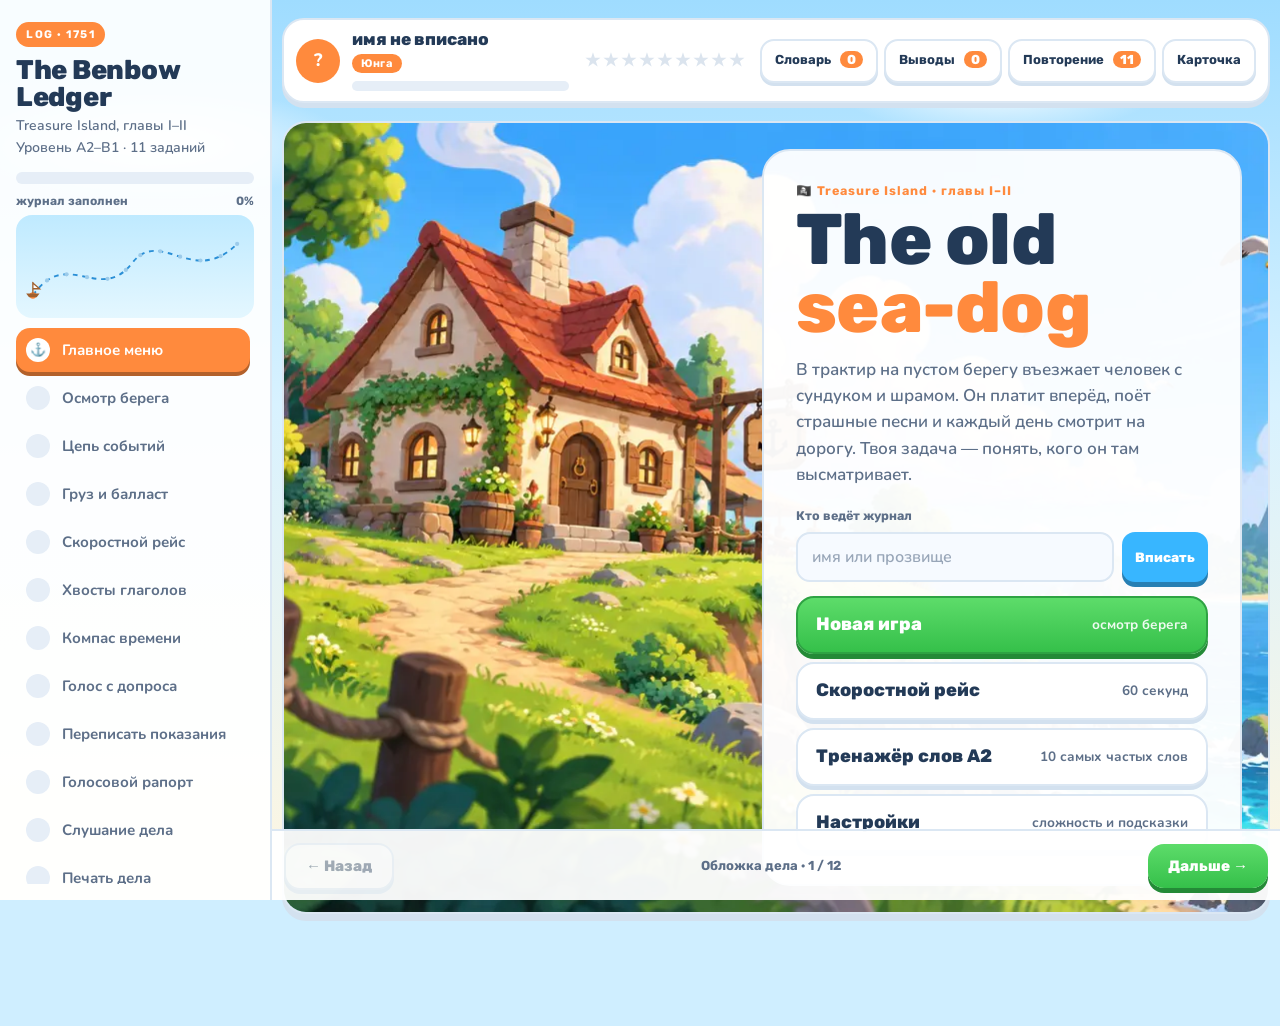
==== index.html @ ada821f9 "Serve the lesson as index.html so the Pages root URL works GitHub Pages returns 404 for the site roo" ====
<!doctype html>
<html lang="ru">
<head>
<meta charset="utf-8">
<meta name="viewport" content="width=device-width, initial-scale=1, viewport-fit=cover">
<meta name="theme-color" content="#9fdcff">
<meta name="apple-mobile-web-app-capable" content="yes">
<meta name="apple-mobile-web-app-status-bar-style" content="default">
<meta name="format-detection" content="telephone=no">
<title>The Benbow Ledger · Treasure Island I–II · A2–B1</title>
<link rel="preconnect" href="https://fonts.googleapis.com">
<link rel="preconnect" href="https://fonts.gstatic.com" crossorigin>
<link href="https://fonts.googleapis.com/css2?family=Rubik:wght@500;700;800&family=Nunito:ital,wght@0,600;0,700;0,800;1,600&display=swap" rel="stylesheet">
<style>
:root{
  --ink:#233a57; --ink-soft:#5d6f88; --ink-dim:#98a6b8;
  --paper:#ffffff; --paper-2:#f4f9ff; --paper-3:#ffffff;
  --line:#dbe7f3; --rule:#e6eef7; --shadow:#d3e1ef;
  --tide:#38b6ff; --brass:#ffb020; --signal:#ff5a5f; --moss:#4cc25a; --deep:#233a57;
  --accent:#ff8a3d; --pad:30px; --r:24px;
  --ui:Rubik,"Trebuchet MS",sans-serif; --story:Nunito,"Trebuchet MS",sans-serif;
}
*{box-sizing:border-box}
html{-webkit-text-size-adjust:100%;background:#cfeeff}
body{margin:0;min-height:100vh;color:var(--ink);font-family:var(--story);font-size:17px;font-weight:600;line-height:1.55;
  background:
    radial-gradient(ellipse 22% 9% at 12% 16%,rgba(255,255,255,.9),transparent 70%),
    radial-gradient(ellipse 18% 7% at 78% 10%,rgba(255,255,255,.85),transparent 70%),
    radial-gradient(ellipse 26% 10% at 60% 88%,rgba(255,255,255,.7),transparent 70%),
    linear-gradient(180deg,#9fdcff 0%,#d8f2ff 45%,#fff6e0 100%);background-attachment:fixed}
button,input,textarea,select{font:inherit;color:inherit}
button{cursor:pointer;-webkit-tap-highlight-color:transparent}
:focus-visible{outline:3px solid var(--accent);outline-offset:3px}
h1,h2,h3{margin:0;font-family:var(--ui);font-weight:800;line-height:1.05;letter-spacing:-.01em}
.display{font-family:var(--ui);font-weight:800}
p{margin:0 0 12px}
b,strong{font-weight:800}
[hidden]{display:none!important}

/* ========== каркас ========== */
.shell{display:grid;grid-template-columns:272px minmax(0,1fr);min-height:100vh;overflow-x:clip}
.rail{position:sticky;top:0;height:100vh;display:flex;flex-direction:column;padding:22px 16px 16px;background:rgba(255,255,255,.92);border-right:2px solid var(--line)}
.rail-mark{display:inline-block;width:max-content;padding:4px 10px;font-family:var(--ui);font-size:11px;font-weight:700;letter-spacing:.14em;color:#fff;background:var(--accent);border-radius:999px}
.rail-title{margin:10px 0 4px;font-family:var(--ui);font-size:27px;font-weight:800;line-height:1}
.rail-sub{margin:0 0 14px;font-size:14px;color:var(--ink-soft)}
.ink-gauge{height:12px;background:var(--rule);border-radius:12px;overflow:hidden}
.ink-gauge i{display:block;height:100%;width:0;background:linear-gradient(90deg,#5ddc6a,#2eb84a);border-radius:12px;transition:width .4s}
.gauge-copy{display:flex;justify-content:space-between;margin:8px 0 4px;font-family:var(--ui);font-size:12px;font-weight:700;color:var(--ink-soft)}
#courseMap{display:block;width:100%;height:auto;margin:0 0 10px;padding:6px;background:linear-gradient(180deg,#bfeaff,#e4f7ff);border-radius:16px}
#coursePath{stroke:#2a8fd6!important}
.tabs{display:grid;gap:4px;overflow-y:auto;padding-right:4px;flex:1 1 auto;min-height:0}
.tab{display:grid;grid-template-columns:26px 1fr;gap:10px;align-items:center;padding:8px 10px;min-height:42px;text-align:left;
  font-size:15px;font-weight:700;color:var(--ink-soft);background:transparent;border:0;border-radius:14px;transition:background .15s,color .15s}
.tab .flag{display:grid;place-items:center;width:24px;height:24px;border-radius:50%;background:var(--rule)!important;border:0;transform:none}
.tab:hover{color:var(--ink);background:var(--paper-2)}
.tab.on{color:#fff;background:var(--accent);box-shadow:0 4px 0 color-mix(in srgb,var(--accent) 70%,#000)}
.tab.on .flag{background:#fff!important}
.tab.on .flag::after{content:"⚓";font-size:13px;color:var(--accent)}
.rail-tools{display:none}

/* ========== верхняя панель ========== */
.sheet{min-width:0;padding:18px 26px 112px}
.bar{position:sticky;top:12px;z-index:30;display:flex;align-items:center;gap:16px;max-width:1160px;margin:0 auto 18px;padding:10px 12px;
  background:#fff;border:2px solid var(--line);border-radius:22px;box-shadow:0 5px 0 var(--shadow)}
.bar .bar-k{display:none}
.who{display:flex;align-items:center;gap:12px;min-width:0;flex:1 1 auto}
.who .mono{flex:0 0 auto;width:44px;height:44px;border-radius:50%;font-size:18px}
.who-text{min-width:0;flex:1}
.bar-v{display:block;overflow:hidden;white-space:nowrap;text-overflow:ellipsis;font-family:var(--ui);font-size:17px;font-weight:800;line-height:1.1}
.xp-rank{display:inline-block;margin-top:3px;padding:1px 9px;font-family:var(--ui);font-size:11px;font-weight:700;letter-spacing:.06em;color:#fff;background:var(--accent);border-radius:999px}
.xp-line{height:10px;margin-top:6px;max-width:260px;background:var(--rule);border-radius:10px;overflow:hidden}
.xp-line i{display:block;height:100%;width:0;background:linear-gradient(90deg,#ffd54a,#ffb020);border-radius:10px;transition:width .5s}
.xp-copy,.xp-wrap{display:none}
.bar-mid{flex:0 0 auto}
.seal-row{display:flex;gap:3px}
.seal-dot{width:auto;height:auto;border:0;transform:none;font-size:17px;line-height:1;color:#dbe4ee}
.seal-dot::before{content:"★"}
.seal-dot.on{color:#ffc21a;text-shadow:0 2px 0 #e59400}
.bar-btns{display:flex;gap:6px;flex:0 0 auto}
.bar-btn{min-height:40px;padding:7px 13px;font-family:var(--ui);font-size:13px;font-weight:700;white-space:nowrap;color:var(--ink);
  background:#fff;border:2px solid var(--line);border-radius:14px;box-shadow:0 3px 0 var(--shadow);transition:transform .1s}
.bar-btn:hover{border-color:var(--accent)}
.bar-btn:active{transform:translateY(2px);box-shadow:0 1px 0 var(--shadow)}
.bar-btn b{margin-left:6px;padding:1px 7px;font-weight:800;color:#fff;background:var(--accent);border-radius:999px}

/* ========== лист задания ========== */
.page{display:none;max-width:1160px;margin:0 auto}
.page.on{display:block;animation:pop .45s cubic-bezier(.2,1.3,.4,1) both}
@keyframes pop{from{opacity:0;transform:translateY(16px) scale(.98)}to{opacity:1;transform:none}}
.folio{position:relative;padding:var(--pad);background:#fff;border:2px solid var(--line);border-radius:var(--r);box-shadow:0 7px 0 var(--shadow);overflow:hidden}
.folio+.folio{margin-top:26px}
.folio::before,.folio::after,.folio-mark{display:none}
.folio.has-hero{padding-top:0}
.hero{position:relative;display:flex;align-items:flex-end;margin:0 calc(-1*var(--pad)) 24px;min-height:clamp(250px,30vw,360px);padding:22px;overflow:hidden;background:#bfe9ff}
.hero img{position:absolute;inset:0;width:100%;height:100%;object-fit:cover}
.page.on .hero img{animation:bob 9s ease-in-out infinite alternate}
@keyframes bob{from{transform:scale(1.03) translateY(0)}to{transform:scale(1.06) translateY(-6px)}}
.hero .head{position:relative;z-index:1;width:auto;max-width:100%;margin:0;padding:14px 20px 16px;background:#fff;border:2px solid var(--line);border-radius:20px;box-shadow:0 6px 0 rgba(35,58,87,.18);
  display:flex;flex-wrap:wrap;align-items:center;gap:10px 16px}
.head{display:flex;flex-wrap:wrap;justify-content:space-between;align-items:center;gap:14px;padding-bottom:16px;margin-bottom:22px;border-bottom:2px dashed var(--line)}
.head h2{font-family:var(--ui);font-size:clamp(28px,3.8vw,44px);font-weight:800;color:var(--ink)}
.kicker{margin:0 0 6px;font-family:var(--ui);font-size:12.5px;font-weight:700;letter-spacing:.08em;color:var(--accent)}
.stamp{padding:6px 12px;font-family:var(--ui);font-size:13px;font-weight:700;color:#fff;background:var(--accent);border-radius:999px;box-shadow:0 3px 0 color-mix(in srgb,var(--accent) 70%,#000)}
.task{max-width:70ch;font-size:17px;color:var(--ink)}
.task b{color:color-mix(in srgb,var(--accent) 85%,#000)}
.note-ru{max-width:70ch;padding:14px 16px;font-size:15.5px;color:var(--ink-soft);background:#eef8ff;border-radius:16px}

/* реплика героя — пузырь */
.folio > .task.has-portrait{display:grid;grid-template-columns:62px 1fr;gap:14px;align-items:start;max-width:820px;padding:0;background:none}
.task .portrait{width:62px;height:62px}
.task .portrait .mono{width:62px;height:62px;border-radius:50%;font-size:30px;border:3px solid #fff;box-shadow:0 4px 0 var(--shadow)}
.task.has-portrait > div{position:relative;padding:14px 18px;background:color-mix(in srgb,var(--accent) 12%,#fff);border:2px solid color-mix(in srgb,var(--accent) 35%,#fff);border-radius:20px}
.task.has-portrait > div::before{content:"";position:absolute;left:-11px;top:20px;width:18px;height:18px;background:inherit;border-left:2px solid color-mix(in srgb,var(--accent) 35%,#fff);border-bottom:2px solid color-mix(in srgb,var(--accent) 35%,#fff);transform:rotate(45deg)}
.speaker{display:block;margin-bottom:2px;font-family:var(--ui);font-size:13px;font-weight:800;color:color-mix(in srgb,var(--accent) 85%,#000)}
.mono{display:grid;place-items:center;font-style:normal;font-weight:800;color:#fff;background:var(--c)}

/* ========== титульный экран ========== */
.folio.cover{padding:0}
.cover{position:relative;display:block;min-height:min(700px,calc(100vh - 110px))}
.cover-art{position:absolute;inset:0;background:#bfe9ff}
.cover-art img{width:100%;height:100%;object-fit:cover;object-position:center}
.art-tag{display:none}
.cover-copy{position:relative;z-index:1;max-width:520px;margin:34px;padding:30px 32px 26px;background:rgba(255,255,255,.96);border:2px solid var(--line);border-radius:28px;box-shadow:0 8px 0 rgba(35,58,87,.18)}
.cover h1{font-family:var(--ui);font-size:clamp(46px,5.6vw,72px);font-weight:800;line-height:.95;color:var(--ink)}
.cover h1 i{display:block;font-style:normal;color:var(--accent)}
.deck{max-width:44ch;margin:14px 0 18px;font-size:17px;color:var(--ink-soft)}
.cover-copy > .row{display:none}
.id-box{margin:0 0 14px}
.id-box label{display:block;margin-bottom:6px;font-family:var(--ui);font-size:12.5px;font-weight:700;color:var(--ink-soft)}
.id-row{display:grid;grid-template-columns:1fr auto;gap:8px}
.menu{display:grid;gap:8px;margin:4px 0 6px}
.menu button{display:flex;align-items:center;justify-content:space-between;gap:12px;padding:13px 18px;text-align:left;font-family:var(--ui);font-size:18px;font-weight:800;
  color:var(--ink);background:#fff;border:2px solid var(--line);border-radius:18px;box-shadow:0 4px 0 var(--shadow);transition:transform .1s}
.menu button small{font-family:var(--story);font-size:13.5px;font-weight:700;color:var(--ink-soft)}
.menu button:hover{border-color:var(--accent)}
.menu button:active{transform:translateY(3px);box-shadow:0 1px 0 var(--shadow)}
.menu button.main{color:#fff;background:linear-gradient(180deg,#5ddc6a,#35c04a);border-color:#2ea343;box-shadow:0 5px 0 #248a37}
.menu button.main small{color:rgba(255,255,255,.9)}
.route{display:grid;grid-template-columns:repeat(3,1fr);gap:10px;margin-top:16px}
.route div{padding:10px 12px;font-size:13px;line-height:1.35;color:var(--ink-soft);background:var(--paper-2);border-radius:14px}
.route b{display:block;font-family:var(--ui);font-size:14px;font-weight:800;color:var(--ink)}
.cast-wrap{position:relative;z-index:1;margin:0 34px 30px;max-width:720px}
.cast-wrap .kicker{display:inline-block;padding:4px 12px;color:#fff;background:rgba(35,58,87,.75);border-radius:999px}
.cast{display:grid;grid-template-columns:repeat(4,minmax(0,1fr));gap:10px}
.cast-card{display:grid;grid-template-columns:44px 1fr;gap:10px;align-items:center;padding:10px 12px;background:rgba(255,255,255,.95);border:2px solid var(--line);border-radius:18px;box-shadow:0 4px 0 rgba(35,58,87,.15)}
.cast-card .mono{width:44px;height:44px;border-radius:50%;font-size:22px}
.cast-card b{display:block;font-family:var(--ui);font-size:14px;font-weight:800;line-height:1.1}
.cast-card span{font-size:12px;font-weight:700;color:var(--c)}

/* ========== кнопки, поля ========== */
.btn{min-height:46px;padding:10px 20px;font-family:var(--ui);font-size:15px;font-weight:800;color:#fff;background:var(--tide);border:0;border-radius:16px;
  box-shadow:0 5px 0 color-mix(in srgb,var(--tide) 70%,#000);transition:transform .1s,box-shadow .1s,filter .15s}
.btn:hover{filter:brightness(1.06)}
.btn:active{transform:translateY(4px);box-shadow:0 1px 0 color-mix(in srgb,var(--tide) 70%,#000)}
.btn.ghost{color:var(--ink);background:#fff;border:2px solid var(--line);box-shadow:0 4px 0 var(--shadow)}
.btn.ghost:active{box-shadow:0 1px 0 var(--shadow)}
.btn.small{min-height:38px;padding:6px 13px;font-size:13.5px;border-radius:13px}
.btn.flag{background:var(--accent);box-shadow:0 5px 0 color-mix(in srgb,var(--accent) 70%,#000)}
.btn:disabled{opacity:.4}
.row{display:flex;flex-wrap:wrap;gap:10px;align-items:center}
.mono-note{font-size:14px;color:var(--ink-soft)}
.field{width:100%;min-height:48px;padding:11px 14px;color:var(--ink);background:#f6faff;border:2px solid var(--line);border-radius:14px;font-weight:700;transition:border-color .15s,background .15s}
.field:focus{outline:none;border-color:var(--accent);background:#fff}
.field::placeholder{color:var(--ink-dim);font-weight:600}
textarea.field{min-height:130px;resize:vertical}

/* ========== проверки и уведомления ========== */
.skill{display:inline-flex;align-items:center;gap:6px;padding:5px 10px;font-family:var(--ui);font-size:12.5px;font-weight:800;color:#fff;background:var(--sk,var(--accent));border-radius:999px}
.skill i{font-style:normal;font-weight:700;opacity:.9}
.check-banner{position:fixed;left:50%;top:18px;z-index:150;visibility:hidden;width:min(460px,calc(100vw - 28px));padding:16px 22px;text-align:center;
  background:#fff;border:3px solid var(--moss);border-radius:22px;box-shadow:0 7px 0 rgba(35,58,87,.2);transform:translate(-50%,-160%) scale(.9);transition:transform .4s cubic-bezier(.2,1.4,.4,1)}
.check-banner.show{visibility:visible;transform:translate(-50%,0) scale(1)}
.check-banner.fail{border-color:var(--signal)}
.check-banner small{display:block;font-family:var(--ui);font-size:12px;font-weight:700;color:var(--ink-soft)}
.check-banner b{display:block;font-family:var(--ui);font-size:30px;font-weight:800;color:var(--moss)}
.check-banner b::after{content:" 🎉"}
.check-banner.fail b{color:var(--signal)}
.check-banner.fail b::after{content:" 💥"}
.check-banner span{display:block;font-size:15px;color:var(--ink-soft)}
.quest-done{position:fixed;right:18px;bottom:92px;z-index:150;visibility:hidden;width:min(340px,calc(100vw - 28px));padding:16px 18px 16px 64px;background:#fff;border:3px solid #ffc21a;border-radius:22px;
  box-shadow:0 7px 0 rgba(35,58,87,.2);transform:translateX(130%);transition:transform .45s cubic-bezier(.2,1.3,.4,1)}
.quest-done::before{content:"⭐";position:absolute;left:16px;top:16px;font-size:34px}
.quest-done.show{visibility:visible;transform:none}
.quest-done small{font-family:var(--ui);font-size:12px;font-weight:800;color:#e59400}
.quest-done b{display:block;margin:2px 0;font-family:var(--ui);font-size:19px;font-weight:800}
.quest-done span{font-size:14px;color:var(--ink-soft)}
.shake{animation:shake .38s linear}
@keyframes shake{20%{transform:translateX(-7px)}40%{transform:translateX(6px)}60%{transform:translateX(-3px)}80%{transform:translateX(2px)}}

/* ========== блоки ========== */
.grid2{display:grid;grid-template-columns:repeat(2,minmax(0,1fr));gap:18px}
.grid3{display:grid;grid-template-columns:repeat(3,minmax(0,1fr));gap:14px}
.slab{padding:20px;background:var(--paper-2);border:2px solid var(--rule);border-radius:20px}
.slab.tide{color:#fff;background:var(--accent);border-color:color-mix(in srgb,var(--accent) 80%,#000);box-shadow:0 6px 0 color-mix(in srgb,var(--accent) 65%,#000)}
.slab.tide h3{color:#fff}
.slab.tide .opt{color:var(--ink);background:#fff}
.slab.tide .opt.pick{color:#fff;background:var(--ink)}
.slab.tide .frame,.slab.tide .mono-note{color:#fff!important;border-color:rgba(255,255,255,.4)!important}
.status{min-height:22px;margin-top:12px;font-size:16px;font-weight:700;color:var(--ink-soft)}
.status.ok{color:#2e9e3c}
.status.no{color:var(--signal)}

/* карта берега */
.scene{display:grid;grid-template-columns:minmax(0,1.1fr) minmax(280px,.9fr);border:2px solid var(--line);border-radius:20px;overflow:hidden}
.scene-art{position:relative;background:#e8dcbe}
.scene-art svg{display:block;width:100%;height:auto}
.spot{position:absolute;width:38px;height:38px;margin:-19px 0 0 -19px;padding:0;font-family:var(--ui);font-size:17px;font-weight:800;color:#fff;background:var(--signal);border:3px solid #fff;border-radius:50%;box-shadow:0 3px 0 rgba(0,0,0,.25);animation:hop 1.6s ease-in-out infinite}
.spot.found{background:var(--moss);animation:none}
@keyframes hop{50%{transform:translateY(-6px)}}
.spot span{position:absolute;left:50%;bottom:calc(100% + 10px);width:max-content;max-width:200px;padding:8px 11px;font-size:14px;line-height:1.35;color:var(--ink);background:#fff;border:2px solid var(--line);border-radius:12px;transform:translateX(-50%);opacity:0;transition:opacity .2s;pointer-events:none}
.spot.found span{opacity:1}
.spot-count{position:absolute;right:12px;bottom:12px;padding:6px 12px;font-family:var(--ui);font-size:13px;font-weight:800;color:#fff;background:var(--ink);border-radius:999px}
.scene-panel{padding:24px;background:var(--paper-2)}
.scene-panel h3{font-size:24px!important;margin-bottom:12px!important}
.opts{display:grid;gap:8px;counter-reset:o}
.opt{display:flex;align-items:center;gap:12px;min-height:50px;padding:10px 14px;text-align:left;font-size:16.5px;font-weight:700;color:var(--ink);background:#fff;border:2px solid var(--line);border-radius:16px;box-shadow:0 4px 0 var(--shadow);transition:transform .1s}
.opt::before{counter-increment:o;content:counter(o);flex:0 0 auto;display:grid;place-items:center;width:28px;height:28px;font-family:var(--ui);font-size:14px;font-weight:800;color:#fff;background:var(--accent);border-radius:50%}
.opt:hover{border-color:var(--accent)}
.opt:active{transform:translateY(3px);box-shadow:0 1px 0 var(--shadow)}
.opt.pick{color:#fff;background:var(--accent);border-color:color-mix(in srgb,var(--accent) 75%,#000);box-shadow:0 4px 0 color-mix(in srgb,var(--accent) 65%,#000)}
.opt.pick::before{color:var(--accent);background:#fff}
.opt.right{color:#fff;background:var(--moss);border-color:#2ea343}
.opt.wrong{color:#fff;background:var(--signal);border-color:#d8383e}

/* цепь событий */
.chain{display:grid;gap:10px;counter-reset:c}
.link{display:grid;grid-template-columns:38px 1fr auto;gap:14px;align-items:center;padding:12px 14px;background:#fff;border:2px solid var(--line);border-radius:18px;box-shadow:0 4px 0 var(--shadow)}
.link::before{counter-increment:c;content:counter(c);display:grid;place-items:center;width:36px;height:36px;font-family:var(--ui);font-size:16px;font-weight:800;color:#fff;background:var(--accent);border-radius:50%}
.link.ok{background:#eafbe9;border-color:#9fe0a5}
.link.ok::before{background:var(--moss)}
.link.no{background:#fff0f0;border-color:#ffb3b5}
.arrows{display:flex;gap:6px}
.arrows button{width:42px;min-height:42px;font-size:18px;font-weight:800;color:var(--ink);background:var(--paper-2);border:2px solid var(--line);border-radius:12px;box-shadow:0 3px 0 var(--shadow)}
.arrows button:active{transform:translateY(2px);box-shadow:none}

/* манифест */
.manifest{display:grid;grid-template-columns:minmax(0,.85fr) minmax(260px,1fr);border:2px solid var(--line);border-radius:20px;overflow:hidden}
.manifest-copy{padding:24px;color:#fff;background:linear-gradient(160deg,var(--accent),color-mix(in srgb,var(--accent) 70%,#2a4a8a))}
.manifest-copy h3{color:#fff}
.manifest-copy p{color:rgba(255,255,255,.92);font-size:15.5px}
.manifest-copy .mono-note{color:#fff!important;font-family:var(--ui);font-size:13px;font-weight:800}
.manifest-stage{display:grid;place-items:center;padding:30px 22px;text-align:center;background:var(--paper-2)}
.crate{width:min(340px,100%);min-height:118px;display:grid;place-items:center;padding:22px;font-family:var(--ui);font-size:29px;font-weight:800;color:var(--ink);
  background:#ffe9b8;border:3px solid #e8b04a;border-radius:20px;box-shadow:0 7px 0 #d99a2a;transform:rotate(-1.5deg)}
.crate-acts{display:grid;grid-template-columns:1fr 1fr;gap:10px;width:min(340px,100%);margin-top:18px}

/* словарные карточки */
.cards{display:grid;grid-template-columns:repeat(3,minmax(0,1fr));gap:16px}
.card{position:relative;display:flex;flex-direction:column;padding:18px;background:#fff;border:2px solid color-mix(in srgb,var(--c) 45%,#fff);border-radius:20px;box-shadow:0 5px 0 color-mix(in srgb,var(--c) 40%,#fff);transition:transform .15s}
.card:hover{transform:translateY(-3px) rotate(-.4deg)}
.cards .card:nth-child(6n+1){--c:#ff8a3d}.cards .card:nth-child(6n+2){--c:#22c3b3}.cards .card:nth-child(6n+3){--c:#ffb020}
.cards .card:nth-child(6n+4){--c:#8a63d2}.cards .card:nth-child(6n+5){--c:#ff5a8a}.cards .card:nth-child(6n){--c:#38a0ff}
.card.done{background:#eafbe9;border-color:#9fe0a5;box-shadow:0 5px 0 #9fe0a5}
.card .tagline{align-self:flex-start;padding:2px 10px;font-family:var(--ui);font-size:11.5px;font-weight:800;color:#fff;background:var(--c,var(--accent));border-radius:999px}
.card .term{margin:10px 0 6px;font-family:var(--ui);font-size:22px;font-weight:800;line-height:1.1;color:var(--ink)}
.card .gloss{margin:0 0 8px;font-size:15px;color:var(--ink-soft)}
.card .ex{margin:auto 0 0;padding:10px 12px;font-size:14.5px;font-style:italic;background:var(--paper-2);border-radius:12px}
.card .ru{display:none;margin:8px 0 0;font-size:15px;font-weight:800;color:color-mix(in srgb,var(--c) 80%,#000)}
.card .ru.open{display:block}
.card-acts{display:flex;flex-wrap:wrap;gap:6px;margin-top:12px}
body.a2 .b1{display:none}
body.hard .ru,body.hard .ru.open,body.hard .frame,body.hard [data-reveal],body.hard [data-model]{display:none!important}

/* строки */
.rows{display:grid;gap:10px}
.rowline{display:grid;grid-template-columns:minmax(0,1fr) minmax(220px,.5fr);gap:14px;align-items:center;padding:12px 15px;background:#fff;border:2px solid var(--line);border-radius:18px;box-shadow:0 4px 0 var(--shadow)}
.pair{display:grid;grid-template-columns:1fr 1fr;gap:8px}
.pick{min-height:44px;padding:6px 10px;font-size:14.5px;font-weight:700;color:var(--ink);background:var(--paper-2);border:2px solid var(--line);border-radius:12px;box-shadow:0 3px 0 var(--shadow)}
.pick:hover{border-color:var(--accent)}
.pick.right{color:#fff;background:var(--moss);border-color:#2ea343;box-shadow:0 3px 0 #248a37}
.pick.wrong{color:#fff;background:var(--signal);border-color:#d8383e;box-shadow:0 3px 0 #b82c31}
.rule-pair{display:grid;grid-template-columns:repeat(2,minmax(0,1fr));gap:16px;margin-bottom:22px}
.rule{padding:18px;background:#eef8ff;border:2px solid #bfe3ff;border-radius:20px}
.rule.evt{background:#fff3ea;border-color:#ffd0b0}
.rule h3{font-size:21px!important}
.form{display:inline-block;margin:6px 0 10px;padding:4px 12px;font-family:var(--ui);font-size:14px;font-weight:800;color:#fff;background:var(--tide);border-radius:999px}
.rule.evt .form{background:#ff8a3d}

/* письмо */
.write{padding:16px;background:#fff;border:2px solid var(--line);border-radius:20px;box-shadow:0 4px 0 var(--shadow)}
.write+.write{margin-top:12px}
.write-head{display:flex;flex-wrap:wrap;gap:10px;align-items:center;margin-bottom:10px}
.write-head .n{display:grid;place-items:center;width:32px;height:32px;font-family:var(--ui);font-size:15px;font-weight:800;color:#fff;background:var(--accent);border-radius:50%}
.write-head .q{flex:1 1 200px;font-size:17px;font-weight:700}
.tools{display:flex;flex-wrap:wrap;gap:6px}
.target{display:inline-block;margin-bottom:10px;padding:3px 12px;font-family:var(--ui);font-size:13px;font-weight:800;color:color-mix(in srgb,var(--accent) 85%,#000);background:color-mix(in srgb,var(--accent) 15%,#fff);border-radius:999px}
.fb{min-height:20px;margin-top:9px;font-size:15.5px;line-height:1.5;color:var(--ink-soft)}
.fb .w-ok{color:#2e9e3c;font-weight:800}
.fb .w-no{color:var(--signal);text-decoration:line-through}
.fb .model{display:block;margin-top:5px;font-weight:800;color:#2a8fd6}
.write.ok{background:#eafbe9;border-color:#9fe0a5;box-shadow:0 4px 0 #9fe0a5}
.write.no{background:#fff0f0;border-color:#ffb3b5;box-shadow:0 4px 0 #ffb3b5}
.tally{display:flex;flex-wrap:wrap;justify-content:space-between;align-items:center;gap:12px;margin-top:18px;padding:14px 16px;background:var(--paper-2);border:2px dashed var(--line);border-radius:20px}
.tally > span:first-child{font-family:var(--ui);font-size:14px;font-weight:800;color:var(--ink-soft)}
.tally strong{font-family:var(--ui);font-size:28px;font-weight:800;color:var(--accent)}

/* разговорные карты */
.talk{display:grid;grid-template-columns:minmax(170px,.34fr) minmax(0,1fr);gap:20px;align-items:center;margin-top:26px;padding:22px;
  color:#fff;background:radial-gradient(circle at 1px 1px,rgba(255,255,255,.2) 1.5px,transparent 2px) 0 0/18px 18px,linear-gradient(135deg,var(--accent),color-mix(in srgb,var(--accent) 55%,#6a4fc0));border-radius:24px;box-shadow:0 7px 0 color-mix(in srgb,var(--accent) 55%,#000)}
.talk h3{font-family:var(--ui);font-size:26px;font-weight:800;color:#fff}
.talk p{font-size:15px;color:rgba(255,255,255,.92)}
.talk .kicker{color:#fff!important;opacity:.9}
.talk-card{padding:18px;color:var(--ink);background:#fff;border-radius:20px;box-shadow:0 5px 0 rgba(0,0,0,.12)}
.talk-q{min-height:52px;margin:0 0 14px;font-family:var(--ui);font-size:clamp(18px,2vw,22px);font-weight:700;line-height:1.3}
.talk-q::before{content:"💬 "}
.twist{margin-top:12px;padding:9px 12px;font-size:15px;font-weight:700;color:#8a4a00;background:#fff3cf;border-radius:12px}
.frame{margin-top:12px;padding-top:10px;border-top:2px dashed var(--line);font-size:15px;color:var(--ink-soft)}

/* слушание, финал */
.court{display:grid;grid-template-columns:repeat(3,minmax(0,1fr));gap:10px;margin:14px 0 20px}
.court-card{display:grid;grid-template-columns:52px 1fr;gap:12px;align-items:center;padding:12px;background:#fff;border:2px solid var(--line);border-radius:18px;box-shadow:0 4px 0 var(--shadow)}
.court-card .mono{width:52px;height:52px;border-radius:50%;font-size:26px}
.court-card b{display:block;font-family:var(--ui);font-size:16px;font-weight:800;color:var(--ink)}
.court-card span{font-size:14px;color:var(--ink-soft)}
.clock{padding:18px;text-align:center;background:#fff;border:2px solid var(--line);border-radius:20px}
.clock b{display:block;font-family:var(--ui);font-size:48px;font-weight:800;font-variant-numeric:tabular-nums;color:var(--ink)}
.check{display:flex;gap:10px;align-items:flex-start;font-size:16px;margin-bottom:8px}
.check input{width:20px;height:20px;margin-top:3px;accent-color:var(--moss)}
.gapline{display:grid;grid-template-columns:minmax(0,1fr) minmax(170px,.4fr) auto;gap:11px;align-items:center;padding:12px 14px;background:#fff;border:2px solid var(--line);border-radius:18px}
.gapline.ok{background:#eafbe9;border-color:#9fe0a5}
.gapline.no{background:#fff0f0;border-color:#ffb3b5}
.wax{display:grid;place-items:center;width:170px;height:170px;margin:10px auto 16px;text-align:center;background:radial-gradient(circle at 35% 30%,#ffe066,#ffb020 70%);border:4px solid #fff;border-radius:50%;box-shadow:0 7px 0 #e59400,0 0 0 8px rgba(255,194,26,.25)}
.wax b{display:block;font-family:var(--ui);font-size:42px;font-weight:800;color:#7a4a00}
.wax span{font-family:var(--ui);font-size:11px;font-weight:800;color:#7a4a00}

/* игровой слой */
.arena{padding:22px;background:var(--paper-2);border:2px solid var(--line);border-radius:22px}
.arena-top{display:grid;grid-template-columns:repeat(4,1fr);gap:10px;margin-bottom:14px}
.arena-top div{padding:10px 12px;text-align:center;background:#fff;border:2px solid var(--line);border-radius:16px;box-shadow:0 4px 0 var(--shadow)}
.arena-k{display:block;font-family:var(--ui);font-size:12px;font-weight:700;color:var(--ink-soft)}
.arena-top b{font-family:var(--ui);font-size:30px;font-weight:800}
#rfCombo{color:var(--accent)}
.arena-bar{height:12px;background:#fff;border:2px solid var(--line);border-radius:12px;overflow:hidden}
.arena-bar i{display:block;height:100%;width:100%;background:linear-gradient(90deg,#ffd54a,var(--accent));transition:width 1s linear}
.arena-q{min-height:66px;margin:18px 0 14px;font-family:var(--ui);font-size:clamp(24px,3vw,34px);font-weight:800;line-height:1.15;text-align:center}
.arena-opts{display:grid;grid-template-columns:repeat(2,minmax(0,1fr));gap:10px}
.arena-opt{display:grid;grid-template-columns:30px 1fr;gap:12px;align-items:center;min-height:60px;padding:12px 14px;text-align:left;font-family:var(--ui);font-size:17px;font-weight:700;color:var(--ink);background:#fff;border:2px solid var(--line);border-radius:18px;box-shadow:0 5px 0 var(--shadow)}
.arena-opt span{display:grid;place-items:center;width:30px;height:30px;font-size:14px;color:#fff;background:var(--accent);border-radius:50%}
.arena-opt:active{transform:translateY(4px);box-shadow:0 1px 0 var(--shadow)}
.arena-opt.hit{color:#fff;background:var(--moss);border-color:#2ea343;box-shadow:0 5px 0 #248a37}
.arena-opt.miss{color:#fff;background:var(--signal);border-color:#d8383e;box-shadow:0 5px 0 #b82c31}
.bar-btn.live,.btn.live{color:#fff!important;background:var(--signal)!important;box-shadow:0 4px 0 #b82c31!important}
.memo{margin-top:12px;padding:13px 15px;background:var(--paper-2);border:2px dashed var(--line);border-radius:18px}
.memo audio,.fb audio{width:100%;margin-top:8px}
.rev-card{margin-top:16px;padding:22px;background:#fff;border:2px solid var(--line);border-radius:22px;box-shadow:0 5px 0 var(--shadow)}
.rev-ru{margin:8px 0 14px;font-size:22px;font-weight:800}
.rev-en{margin:0 0 16px;font-family:var(--ui);font-size:30px;font-weight:800;color:var(--accent)}

/* мастер игры */
.teach{display:none;margin:18px 0;padding:14px 16px;font-size:15px;color:#5a4a1a;background:#fff8dc;border:2px dashed #f0d27a;border-radius:18px}
body.teacher .teach{display:block}
.teach::before{content:"🎓 Для мастера игры";display:block;margin-bottom:6px;font-family:var(--ui);font-size:13px;font-weight:800;color:#b07a00}

/* низ, панели */
.foot{position:fixed;left:272px;right:0;bottom:0;z-index:28;display:flex;justify-content:space-between;align-items:center;gap:12px;
  padding:12px 26px calc(12px + env(safe-area-inset-bottom));background:rgba(255,255,255,.95);border-top:2px solid var(--line)}
.foot .mid{font-family:var(--ui);font-size:13px;font-weight:700;color:var(--ink-soft)}
.foot .btn{background:linear-gradient(180deg,#5ddc6a,#35c04a);box-shadow:0 5px 0 #248a37}
.foot .btn.ghost{color:var(--ink);background:#fff;border:2px solid var(--line);box-shadow:0 4px 0 var(--shadow)}
.toast{position:fixed;left:50%;bottom:96px;z-index:140;max-width:min(440px,calc(100vw - 32px));padding:12px 18px;font-size:15.5px;font-weight:700;color:#fff;background:var(--ink);border-radius:16px;box-shadow:0 5px 0 rgba(0,0,0,.2);transform:translate(-50%,14px);opacity:0;transition:.25s;pointer-events:none}
.toast.show{opacity:1;transform:translate(-50%,0)}
.drawer-bg{position:fixed;inset:0;z-index:80;display:none;background:rgba(35,58,87,.4)}
.drawer-bg.open{display:block}
.drawer{position:absolute;top:0;right:0;width:min(440px,100%);height:100%;overflow-y:auto;padding:26px 22px calc(28px + env(safe-area-inset-bottom));background:#f4f9ff;border-left:2px solid var(--line);border-radius:28px 0 0 28px}
.drawer h2{font-family:var(--ui);font-size:32px;font-weight:800}
.drawer .opt{width:100%;margin-bottom:8px}
.drawer .opt::before{content:none}
.drawer .opt.pick{color:#fff}
.drawer .opt.pick b,.drawer .opt.pick span{color:#fff!important}
.slip{margin-top:10px;padding:13px 15px;background:#fff;border:2px solid var(--line);border-radius:16px;box-shadow:0 4px 0 var(--shadow)}
.slip b{display:block;font-family:var(--ui);font-size:16px;font-weight:800}
.slip span{font-size:14.5px;color:var(--ink-soft)}
.vword{display:grid;grid-template-columns:1fr auto auto;gap:9px;align-items:center;margin-top:8px;padding:11px 13px;background:#fff;border:2px solid var(--line);border-radius:16px}
.vword b{display:block;font-family:var(--ui);font-size:17px;font-weight:800}
.vword span{font-size:14.5px;color:var(--ink-soft)}
.vword button{min-height:36px;min-width:38px;padding:4px 8px;background:var(--paper-2);border:2px solid var(--line);border-radius:10px}
.empty{padding:24px;text-align:center;font-size:15.5px;color:var(--ink-soft);background:#fff;border:2px dashed var(--line);border-radius:18px}
.tr{position:fixed;z-index:130;display:none;width:min(290px,calc(100vw - 22px));padding:15px;background:#fff;border:2px solid var(--line);border-radius:20px;box-shadow:0 7px 0 rgba(35,58,87,.18)}
.tr.open{display:block}
.tr-w{margin:0 0 4px;font-family:var(--ui);font-size:21px;font-weight:800}
.tr-r{margin:0;font-size:16.5px;font-weight:700}
.tr-s{margin:8px 0 0;font-family:var(--ui);font-size:11px;font-weight:700;color:var(--ink-dim)}
.tr-a{display:flex;gap:7px;margin-top:12px}
.tr-a button{min-height:36px;padding:5px 11px;font-family:var(--ui);font-size:13px;font-weight:800;color:var(--ink);background:var(--paper-2);border:2px solid var(--line);border-radius:12px}
.tr-a button.keep{color:#fff;background:var(--accent);border-color:var(--accent)}
.tr-a button.keep.done{background:var(--moss);border-color:var(--moss)}

/* ========== телефон ========== */
.mob,.mobnav{display:none}
@media (max-width:1000px){
  :root{--pad:16px}
  .shell{display:block}
  .rail{display:none}
  .mob{position:sticky;top:0;z-index:60;display:grid;grid-template-columns:1fr auto;gap:10px;align-items:center;padding:10px 14px;background:#fff;border-bottom:2px solid var(--line)}
  .mob b{display:block;font-family:var(--ui);font-size:18px;font-weight:800}
  .mob span{font-family:var(--ui);font-size:12px;font-weight:700;color:var(--ink-soft)}
  .mob button{min-height:42px;padding:7px 14px;font-family:var(--ui);font-size:14px;font-weight:800;color:#fff;background:var(--accent);border:0;border-radius:14px;box-shadow:0 4px 0 color-mix(in srgb,var(--accent) 65%,#000)}
  #mobSet{color:var(--ink)!important;background:#fff!important;border:2px solid var(--line)!important;box-shadow:0 3px 0 var(--shadow)!important}
  .mobnav{padding:12px;background:#fff;border-bottom:2px solid var(--line)}
  .mobnav.open{display:block}
  .mobnav .tab{color:var(--ink)}
  .mobtools{display:none}
  .sheet{padding:12px 10px 112px}
  .bar{position:static;flex-wrap:wrap;gap:10px;margin-bottom:12px;padding:10px}
  .bar-mid{order:2;margin-left:auto}
  .bar-btns{order:3;flex:1 1 100%;overflow-x:auto;padding-bottom:4px;scrollbar-width:none}
  .bar-btns::-webkit-scrollbar{display:none}
  .xp-line{max-width:none}
  .who .mono{width:38px;height:38px;font-size:16px}
  .hero{min-height:250px;padding:14px}
  .hero .head{padding:12px 14px}
  .head h2{font-size:26px}
  .cover{display:flex;flex-direction:column;min-height:auto}
  .cover-art{order:-1;position:relative;height:260px}
  .cover-copy{margin:-40px 12px 14px;padding:22px 18px 18px}
  .cover h1{font-size:46px}
  .cast-wrap{margin:0 12px 18px}
  .cast{grid-template-columns:1fr 1fr}
  .scene,.manifest,.talk,.grid2,.grid3,.cards,.rule-pair,.court{grid-template-columns:1fr}
  .rowline,.gapline{grid-template-columns:1fr}
  .route{grid-template-columns:1fr}
  .arena-top{grid-template-columns:repeat(2,1fr)}
  .arena-opts{grid-template-columns:1fr}
  .foot{left:0;padding:10px 12px calc(10px + env(safe-area-inset-bottom))}
  .foot .mid{display:none}
  .foot .btn{flex:1}
  .quest-done{right:12px;bottom:84px}
  .folio > .task.has-portrait{grid-template-columns:48px 1fr;gap:12px}
  .task .portrait,.task .portrait .mono{width:48px;height:48px;font-size:24px}
}
@media (max-width:560px){
  .crate-acts{grid-template-columns:1fr}
  .field,textarea.field{font-size:16px}
  .menu button small{display:none}
}

.scene-art{background:#8fd8ff}
@media (min-width:1001px){
  .cover-copy{margin:30px 30px 20px auto;max-width:480px}
  .cover-art img{object-position:left bottom}
  .cast-wrap{margin:0 30px 26px auto;max-width:480px}
  .cast{grid-template-columns:1fr 1fr}
}
.route{grid-template-columns:1fr;gap:6px;margin-top:14px}
.route div{display:flex;gap:8px;align-items:baseline;padding:8px 12px}
.route b{flex:0 0 auto}

@media (min-width:1001px){
  .cover .route,.cast-wrap{display:none}
  .cover{min-height:0}
  .cover-copy{margin:26px 26px 26px auto}
  .cover-art img{object-position:30% 85%}
}
@media (prefers-reduced-motion:reduce){*,*::before,*::after{transition:none!important;animation:none!important}}


/* ========== iPhone / iOS Safari hardening ========== */
html{overflow-x:hidden}
html,body{width:100%;max-width:100%}
body{overflow-x:clip}
html{-webkit-tap-highlight-color:transparent;overscroll-behavior-y:none}
body{min-height:100svh;min-height:100dvh;-webkit-overflow-scrolling:touch}
button,[role="button"],.tab,.opt,.spot,.check,label{touch-action:manipulation}
button,.btn,.bar-btn,.tab,.menu button{min-height:44px}
img,svg,video,audio{max-width:100%}
input,textarea,select{font-size:16px!important}
@supports (padding:max(0px)){
  .mob{padding-top:max(10px,env(safe-area-inset-top));padding-left:max(14px,env(safe-area-inset-left));padding-right:max(14px,env(safe-area-inset-right))}
  .sheet{padding-left:max(10px,env(safe-area-inset-left));padding-right:max(10px,env(safe-area-inset-right))}
  .foot{padding-left:max(12px,env(safe-area-inset-left));padding-right:max(12px,env(safe-area-inset-right));padding-bottom:max(10px,env(safe-area-inset-bottom))}
}
@media (max-width:600px){
  body{font-size:16px}
  .sheet{padding-top:8px;padding-bottom:calc(96px + env(safe-area-inset-bottom))}
  .mob{position:sticky;top:0}
  .mob b{font-size:16px;line-height:1.15}
  .mob span{font-size:11px}
  .bar{border-radius:16px}
  .bar-btns{gap:8px;scroll-snap-type:x proximity;-webkit-overflow-scrolling:touch}
  .bar-btn{flex:0 0 auto;scroll-snap-align:start}
  .folio{border-radius:18px;box-shadow:0 4px 0 var(--shadow)}
  .hero{min-height:210px;margin-bottom:18px}
  .hero img{object-position:center center}
  .hero .head{width:100%;border-radius:16px}
  .head h2{font-size:24px}
  .cover-art{height:220px}
  .cover-art img{object-position:38% center!important}
  .cover-copy{margin:-28px 8px 12px;padding:18px 14px 16px;border-radius:20px}
  .cover h1{font-size:38px;line-height:.98}
  .deck{font-size:15px}
  .cast-wrap{margin:0 8px 14px}
  .cast{grid-template-columns:1fr}
  .btn{min-height:48px;padding:11px 16px}
  .btn.small{min-height:44px}
  .menu button{min-height:54px;padding:12px 14px}
  .opt{min-height:54px}
  .field{min-height:50px}
  textarea.field{min-height:120px}
  .foot{gap:8px;background:rgba(255,255,255,.98);backdrop-filter:saturate(1.2) blur(10px);-webkit-backdrop-filter:saturate(1.2) blur(10px)}
  .foot .btn{min-width:0;font-size:15px;padding-left:10px;padding-right:10px}
  .drawer-bg{position:fixed;inset:0}
  .drawer{width:100%;max-width:none;border-radius:0;height:100dvh;padding-top:max(20px,env(safe-area-inset-top))}
  .tr{left:10px!important;right:10px!important;bottom:calc(84px + env(safe-area-inset-bottom))!important;width:auto!important;max-width:none!important}
  .scene-panel{padding:16px}
  .slab{padding:16px}
  .talk{gap:10px}
}

</style>
</head>
<body>
<div class="shell">
  <aside class="rail">
    <div class="rail-mark">LOG · 1751</div>
    <h1 class="rail-title">The Benbow<br>Ledger</h1>
    <p class="rail-sub">Treasure Island, главы I–II<br>Уровень A2–B1 · 11 заданий</p>
    <div class="ink-gauge"><i id="gauge"></i></div>
    <div class="gauge-copy"><span>журнал заполнен</span><span id="gaugeText">0%</span></div>
    <nav class="tabs" id="tabsDesktop" aria-label="Листы дела"></nav>
    <div class="rail-tools">
      <button class="switch" id="swA2" aria-pressed="false">Опоры A2</button>
      <button class="switch" id="swHard" aria-pressed="false">Hard mode</button>
      <button class="switch" id="swTap" aria-pressed="true">Перевод по клику</button>
      <button class="switch" id="swTeacher" aria-pressed="false">Заметки преподавателя</button>
      <button class="switch warn" id="swReset">Очистить журнал</button>
    </div>
  </aside>

  <div class="mob">
    <div><b>The Benbow Ledger</b><span id="mobStep">Лист 1 из 12</span></div>
    <button id="mobBtn" aria-expanded="false">Листы</button>
  </div>
  <div class="mobnav" id="mobNav">
    <nav class="tabs" id="tabsMobile"></nav>
    <div class="mobtools">
      <button class="switch" id="swA2m">Опоры A2</button>
      <button class="switch" id="swHardm">Hard mode</button>
      <button class="switch" id="swTapm">Перевод по клику</button>
      <button class="switch" id="swTeacherm">Преподаватель</button>
    </div>
  </div>

  <main class="sheet">
    <div class="bar">
      <div><span class="bar-k">дело ведёт</span><strong class="bar-v" id="agentName">имя не вписано</strong></div>
      <div class="bar-mid"><span class="bar-k">печати на полях</span><div class="seal-row" id="sealRow"></div></div>
      <div class="bar-btns">
        <button class="bar-btn" id="btnWords">Словарь <b id="wordCount">0</b></button>
        <button class="bar-btn" id="btnFile">Выводы <b id="fileCount">0</b></button>
      </div>
    </div>

    <!-- ЛИСТ 1 -->
    <section class="page on" data-tab="Обложка дела" data-flag="#e8442a,#f2e8d5">
      <div class="folio cover">
        <div class="cover-copy">
          <p class="kicker">Лист первый · до чтения</p>
          <h1 class="display">The old<i>sea-dog</i></h1>
          <p class="deck">В трактир на пустом берегу въезжает человек с сундуком и шрамом. Он платит вперёд, поёт страшные песни и каждый день смотрит на дорогу. Твоя задача — понять, кого он там высматривает.</p>
          <div class="id-box">
            <label for="agentInput">Кто ведёт журнал</label>
            <div class="id-row">
              <input class="field" id="agentInput" maxlength="26" placeholder="имя или прозвище">
              <button class="btn small" id="agentSave">Вписать</button>
            </div>
          </div>
          <div class="row"><button class="btn flag" data-go="1">Открыть дело</button><span class="mono-note">70–90 минут · говорение, лексика, письмо на слух</span></div>
          <div class="route">
            <div><b>8 + 3</b>выражения, которые уходят в речь, а не в тетрадь</div>
            <div><b>would / Past Simple</b>привычка против одного события</div>
            <div><b>1 вывод</b>устное решение с двумя доказательствами</div>
          </div>
          <div class="teach">Порядок заданий рабочий, но не обязательный. Минимум на один урок: задания 1, 3, 5, 10, 11. Задания 7 (диктовка) и 8 (переписывание) можно отдать домой, если группа медленная. Глава II — отдельная домашняя миссия в конце задания 11.</div>
        </div>
        <div class="cover-art">
          <svg viewBox="0 0 420 560" role="img" aria-label="Ночь у трактира «Адмирал Бенбоу»: море, корабль на горизонте и человек с сундуком на дороге">
  <defs>
    <radialGradient id="moonGlow" cx="50%" cy="50%"><stop offset="0" stop-color="#e8dcbe" stop-opacity=".5"/><stop offset="1" stop-color="#e8dcbe" stop-opacity="0"/></radialGradient>
    <radialGradient id="lamp" cx="50%" cy="50%"><stop offset="0" stop-color="#c08733" stop-opacity=".85"/><stop offset="1" stop-color="#c08733" stop-opacity="0"/></radialGradient>
    <linearGradient id="night" x1="0" y1="0" x2="0" y2="1"><stop offset="0" stop-color="#0a1a1d"/><stop offset=".55" stop-color="#12302f"/><stop offset="1" stop-color="#0a1718"/></linearGradient>
  </defs>
  <rect width="420" height="560" fill="url(#night)"/>
  <circle cx="300" cy="108" r="110" fill="url(#moonGlow)"/>
  <circle cx="300" cy="108" r="38" fill="#e8dcbe" opacity=".92"/>
  <circle cx="286" cy="98" r="38" fill="#0e2224" opacity=".85"/>
  <g stroke="#e8dcbe" stroke-width="1" opacity=".22">
    <path d="M40 78 h120 M56 96 h86 M232 54 h90 M18 150 h74"/>
  </g>
  <g stroke="#7fa8a0" stroke-width="1.1" fill="none" opacity=".45">
    <path d="M0 300 q26 -7 52 0 t52 0 t52 0 t52 0 t52 0 t52 0 t52 0 t52 0"/>
    <path d="M0 318 q26 7 52 0 t52 0 t52 0 t52 0 t52 0 t52 0 t52 0 t52 0"/>
    <path d="M0 338 q26 -7 52 0 t52 0 t52 0 t52 0 t52 0 t52 0 t52 0 t52 0"/>
    <path d="M0 360 q26 7 52 0 t52 0 t52 0 t52 0 t52 0 t52 0 t52 0 t52 0"/>
    <path d="M0 384 q26 -7 52 0 t52 0 t52 0 t52 0 t52 0 t52 0 t52 0 t52 0"/>
  </g>
  <g transform="translate(300 246)" opacity=".92">
    <path d="M-34 44 h68 l-12 12 h-44 z" fill="#0a1718" stroke="#e8dcbe" stroke-width="1.4"/>
    <path d="M-14 44 V-34 M16 44 V-16" stroke="#e8dcbe" stroke-width="1.4"/>
    <path d="M-14 -30 q26 12 0 26 z M-14 -2 q30 14 0 30 z" fill="#e8dcbe" opacity=".72"/>
    <path d="M16 -12 q20 10 0 22 z M16 14 q22 12 0 24 z" fill="#e8dcbe" opacity=".6"/>
    <path d="M-14 -34 l0 -8" stroke="#e8dcbe" stroke-width="1.2"/>
  </g>
  <path d="M0 560 V392 C58 366 108 378 168 360 C228 342 268 330 330 336 C372 340 396 352 420 346 V560 Z" fill="#081314"/>
  <path d="M0 392 C58 366 108 378 168 360 C228 342 268 330 330 336 C372 340 396 352 420 346" fill="none" stroke="#2b4f4a" stroke-width="2"/>
  <g stroke="#3e6a62" stroke-width="1" opacity=".5">
    <path d="M24 404 v16 M60 396 v16 M96 398 v16 M132 386 v16 M168 372 v16 M204 358 v16 M240 348 v16 M276 342 v16 M312 344 v16 M348 350 v16 M384 354 v16"/>
  </g>
  <g stroke="#e8dcbe" stroke-width="1.6" fill="none" opacity=".35" stroke-dasharray="9 9">
    <path d="M420 552 C340 520 306 494 264 470 C224 448 200 440 176 436"/>
  </g>
  <circle cx="124" cy="424" r="86" fill="url(#lamp)"/>
  <g transform="translate(44 356)">
    <path d="M0 118 V46 L58 8 L116 46 V118 Z" fill="#0c1f20" stroke="#e8dcbe" stroke-width="1.8"/>
    <path d="M-12 50 L58 2 L128 50" fill="none" stroke="#e8dcbe" stroke-width="2.4"/>
    <rect x="44" y="82" width="30" height="36" fill="#0a1718" stroke="#e8dcbe" stroke-width="1.4"/>
    <rect x="14" y="62" width="22" height="20" fill="#c08733"/>
    <rect x="82" y="62" width="22" height="20" fill="#c08733" opacity=".6"/>
    <path d="M22 8 V-14 h14 V8" fill="#0c1f20" stroke="#e8dcbe" stroke-width="1.6"/>
    <g stroke="#8aa8a0" stroke-width="1.2" fill="none" opacity=".5"><path d="M29 -18 q-10 -12 0 -22 q10 -10 0 -20"/></g>
    <path d="M116 56 h30 M146 56 v30" stroke="#e8dcbe" stroke-width="1.8"/>
    <g transform="translate(124 86)">
      <rect width="46" height="26" fill="#e8dcbe"/>
      <text x="23" y="17" text-anchor="middle" font-family="Georgia,serif" font-style="italic" font-size="11" fill="#0e2224">Benbow</text>
    </g>
  </g>
  <g transform="translate(236 452)">
    <path d="M14 8 c10 0 15 8 15 16 v34 h-30 V24 c0 -8 5 -16 15 -16z" fill="#060f10" stroke="#e8dcbe" stroke-width="1.5"/>
    <circle cx="14" cy="-2" r="10" fill="#060f10" stroke="#e8dcbe" stroke-width="1.5"/>
    <path d="M-1 6 h30" stroke="#e8dcbe" stroke-width="1.5"/>
    <path d="M29 30 l18 10" stroke="#e8dcbe" stroke-width="1.5"/>
    <g transform="translate(44 36)">
      <rect width="30" height="20" fill="#12302f" stroke="#e8dcbe" stroke-width="1.4"/>
      <path d="M0 7 h30 M15 7 v13" stroke="#e8dcbe" stroke-width="1.2"/>
    </g>
    <ellipse cx="20" cy="60" rx="34" ry="5" fill="#050c0d" opacity=".7"/>
  </g>
  <g stroke="#e8dcbe" stroke-width="1.4" fill="none" opacity=".55">
    <path d="M70 184 q9 -9 18 0 q9 -9 18 0"/><path d="M132 146 q7 -7 14 0 q7 -7 14 0"/>
  </g>
</svg>
          <div class="art-tag"><b>Кто за кем следит?</b>Chapter I · The Old Sea-Dog at the Admiral Benbow</div>
        </div>
      </div>
    </section>

    <!-- ЛИСТ 2 -->
    <section class="page" data-tab="Осмотр берега" data-flag="#123f63,#f2e8d5">
      <div class="folio">
        <span class="folio-mark">sheet ii · before reading</span>
        <div class="head">
          <div><p class="kicker">Лист второй · до чтения</p><h2 class="display">Read the coast</h2></div>
          <span class="stamp">5 минут</span>
        </div>
        <p class="task">На карте четыре отметки. Открой все четыре, потом выбери <b>две версии</b> и защити каждую одним предложением. Правильного ответа пока нет — есть версия и доказательство.</p>
        <div class="scene">
          <div class="scene-art" id="sceneArt">
            <svg viewBox="0 0 640 440" role="img" aria-label="Морская карта побережья: трактир, дорога, сундук и корабль на рейде">
  <rect width="640" height="440" fill="#8fd8ff"/>
  <g stroke="#3b2a4a" stroke-width="1" opacity=".5" fill="none">
    <rect x="10" y="10" width="620" height="420"/><rect x="16" y="16" width="608" height="408"/>
  </g>
  <g fill="#3b2a4a" opacity=".55">
    <rect x="16" y="10" width="1" height="6"/><rect x="76" y="10" width="1" height="6"/><rect x="136" y="10" width="1" height="6"/><rect x="196" y="10" width="1" height="6"/><rect x="256" y="10" width="1" height="6"/><rect x="316" y="10" width="1" height="6"/><rect x="376" y="10" width="1" height="6"/><rect x="436" y="10" width="1" height="6"/><rect x="496" y="10" width="1" height="6"/><rect x="556" y="10" width="1" height="6"/><rect x="616" y="10" width="1" height="6"/>
    <rect x="16" y="424" width="1" height="6"/><rect x="76" y="424" width="1" height="6"/><rect x="136" y="424" width="1" height="6"/><rect x="196" y="424" width="1" height="6"/><rect x="256" y="424" width="1" height="6"/><rect x="316" y="424" width="1" height="6"/><rect x="376" y="424" width="1" height="6"/><rect x="436" y="424" width="1" height="6"/><rect x="496" y="424" width="1" height="6"/><rect x="556" y="424" width="1" height="6"/><rect x="616" y="424" width="1" height="6"/>
    <rect x="10" y="70" width="6" height="1"/><rect x="10" y="130" width="6" height="1"/><rect x="10" y="190" width="6" height="1"/><rect x="10" y="250" width="6" height="1"/><rect x="10" y="310" width="6" height="1"/><rect x="10" y="370" width="6" height="1"/>
    <rect x="624" y="70" width="6" height="1"/><rect x="624" y="130" width="6" height="1"/><rect x="624" y="190" width="6" height="1"/><rect x="624" y="250" width="6" height="1"/><rect x="624" y="310" width="6" height="1"/><rect x="624" y="370" width="6" height="1"/>
  </g>
  <g stroke="#1a6fb0" stroke-width=".6" opacity=".28">
    <path d="M575 236 L20 60 M575 236 L20 200 M575 236 L20 340 M575 236 L120 424 M575 236 L320 424 M575 236 L620 30 M575 236 L620 424 M575 236 L360 16"/>
  </g>
  <path d="M262 16 C300 70 330 104 386 140 C444 178 512 240 560 300 C588 336 608 372 620 424 L620 424 L16 424 L16 16 Z" fill="#a8e67f"/>
  <path d="M262 16 C300 70 330 104 386 140 C444 178 512 240 560 300 C588 336 608 372 620 424" fill="none" stroke="#3b2a4a" stroke-width="2"/>
  <g stroke="#3b2a4a" stroke-width=".9" opacity=".62">
    <path d="M268 26 l12 -6 M278 44 l13 -6 M288 62 l13 -6 M300 80 l12 -7 M314 96 l11 -9 M330 110 l10 -10 M348 124 l9 -11 M368 136 l8 -12 M390 150 l8 -12 M410 164 l8 -12 M430 180 l9 -11 M450 196 l9 -11 M470 214 l10 -10 M488 234 l11 -9 M506 254 l11 -8 M522 276 l12 -7 M538 300 l13 -6 M550 322 l13 -5 M562 346 l13 -4 M572 372 l14 -3 M580 398 l14 -2"/>
  </g>
  <g fill="#1a6fb0" font-family="Georgia,serif" font-style="italic" font-size="10" opacity=".75">
    <text x="336" y="44">7</text><text x="392" y="70">9</text><text x="448" y="56">12</text><text x="458" y="112">11</text><text x="524" y="92">15</text><text x="592" y="70">17</text><text x="506" y="166">13</text><text x="572" y="150">16</text><text x="598" y="212">18</text><text x="558" y="252">14</text><text x="612" y="300">15</text><text x="600" y="360">12</text><text x="322" y="20">5</text>
  </g>
  <g opacity=".5" stroke="#1a6fb0" stroke-width=".8" fill="none">
    <path d="M300 30 C360 76 424 116 486 168 C540 212 578 268 604 330"/>
    <path d="M330 22 C392 66 456 108 520 162 C572 206 606 258 628 316"/>
  </g>
  <g transform="translate(196 232)">
    <path d="M0 40 V16 L24 0 L48 16 V40 Z" fill="#ffffff" stroke="#3b2a4a" stroke-width="1.6"/>
    <path d="M-9 19 L24 -4 L57 19" fill="none" stroke="#3b2a4a" stroke-width="1.8"/>
    <rect x="17" y="24" width="14" height="16" fill="#3b2a4a"/>
    <rect x="6" y="20" width="9" height="8" fill="#ffd35c"/>
    <rect x="33" y="20" width="9" height="8" fill="#ffd35c"/>
  </g>
  <text x="180" y="296" font-family="Georgia,serif" font-style="italic" font-size="14" fill="#3b2a4a">the Admiral Benbow</text>
  <text x="180" y="312" font-family="Georgia,serif" font-style="italic" font-size="10.5" fill="#3b2a4a">lonely inn · no neighbours</text>
  <path d="M214 236 C248 200 272 168 300 128 C310 112 314 96 316 74 C318 54 322 36 330 16" fill="none" stroke="#e5533d" stroke-width="2" stroke-dasharray="8 6"/>
  <text x="330" y="134" font-family="Georgia,serif" font-style="italic" font-size="12.5" fill="#e5533d">the road he watches</text>
  <g transform="translate(70 118)">
    <rect width="42" height="30" fill="#ffffff" stroke="#3b2a4a" stroke-width="1.6"/>
    <path d="M0 11 H42" stroke="#3b2a4a" stroke-width="1.6"/>
    <path d="M21 11 V30" stroke="#3b2a4a" stroke-width="1.4"/>
    <rect x="17" y="8" width="8" height="7" fill="#e5533d"/>
  </g>
  <text x="52" y="172" font-family="Georgia,serif" font-style="italic" font-size="12.5" fill="#3b2a4a">his sea-chest, never opened</text>
  <g transform="translate(486 52)">
    <path d="M-26 22 h52 l-10 11 h-32 z" fill="#3b2a4a"/>
    <path d="M0 22 V-24 M16 22 V-8" stroke="#3b2a4a" stroke-width="1.6"/>
    <path d="M0 -22 q20 10 0 22 z M0 2 q22 10 0 20 z" fill="#3b2a4a" opacity=".8"/>
    <path d="M16 -6 q14 8 0 16 z" fill="#3b2a4a" opacity=".6"/>
  </g>
  <text x="440" y="104" font-family="Georgia,serif" font-style="italic" font-size="12.5" fill="#3b2a4a">a ship standing off</text>
  <g transform="translate(575 236)">
    <circle r="34" fill="none" stroke="#3b2a4a" stroke-width="1.2"/>
    <circle r="25" fill="none" stroke="#3b2a4a" stroke-width=".7"/>
    <path d="M0 -38 L8 -6 L0 0 L-8 -6 Z" fill="#e5533d"/>
    <path d="M0 38 L8 6 L0 0 L-8 6 Z" fill="#3b2a4a"/>
    <path d="M38 0 L6 8 L0 0 L6 -8 Z" fill="#3b2a4a" opacity=".8"/>
    <path d="M-38 0 L-6 8 L0 0 L-6 -8 Z" fill="#3b2a4a" opacity=".8"/>
    <text x="0" y="-42" text-anchor="middle" font-family="Georgia,serif" font-style="italic" font-size="11" fill="#3b2a4a">N</text>
  </g>
  <g transform="translate(34 344)">
    <rect width="214" height="62" fill="#ffffff" stroke="#3b2a4a" stroke-width="1"/>
    <rect x="4" y="4" width="206" height="54" fill="none" stroke="#3b2a4a" stroke-width=".6"/>
    <text x="107" y="26" text-anchor="middle" font-family="Georgia,serif" font-style="italic" font-size="14" fill="#3b2a4a">Chart of the Black Hill coast</text>
    <text x="107" y="44" text-anchor="middle" font-family="Georgia,serif" font-style="italic" font-size="10.5" fill="#3b2a4a">soundings in fathoms · survey of 17—</text>
  </g>
</svg>
            <button class="spot" style="left:33%;top:56%" data-spot="0">?<span>Он выбрал трактир вдали от города.</span></button>
            <button class="spot" style="left:49%;top:26%" data-spot="1">?<span>Каждый день он смотрит на дорогу.</span></button>
            <button class="spot" style="left:14%;top:31%" data-spot="2">?<span>Сундук стоит закрытым, никто в него не заглядывал.</span></button>
            <button class="spot" style="left:78%;top:16%" data-spot="3">?<span>Он расспрашивает о моряках, которые проходили мимо.</span></button>
            <div class="spot-count" id="spotCount">Отметок открыто: 0 / 4</div>
          </div>
          <div class="scene-panel">
            <h3 class="display" style="font-size:22px;margin-bottom:10px">Why does he watch the road?</h3>
            <div class="opts" id="guessList">
              <button class="opt">He is waiting for an old friend.</button>
              <button class="opt">He is hiding from someone dangerous.</button>
              <button class="opt">He wants to rob the travellers.</button>
              <button class="opt">He is looking for one particular sailor.</button>
            </div>
            <div class="status" id="guessStatus">Сначала открой все четыре отметки.</div>
            <div class="frame"><b>Скажи так:</b> “My first guess is … because …” / “Another detail that supports it is …”</div>
            <div class="teach">Не подтверждайте версию. После первого ответа спросите: “What would make you change your mind?” Информационный пробел нужен, чтобы чтение главы стало поиском ответа, а не переводом.</div>
          </div>
        </div>
      </div>
    </section>

    <!-- ЛИСТ 3 -->
    <section class="page" data-tab="Цепь событий" data-flag="#e8442a,#10293d">
      <div class="folio">
        <span class="folio-mark">sheet iii · after reading</span>
        <div class="head">
          <div><p class="kicker">Лист третий · после первого чтения</p><h2 class="display">Rebuild the evening</h2></div>
          <span class="stamp">7 минут</span>
        </div>
        <p class="task">Расставь шесть событий главы по порядку. <b>Книгу не открывай</b> — вспоминай. Стрелки двигают строку вверх и вниз.</p>
        <div class="chain" id="chain"></div>
        <div class="row" style="margin-top:14px">
          <button class="btn" id="chainCheck">Проверить порядок</button>
          <button class="btn ghost" id="chainShuffle">Перемешать заново</button>
        </div>
        <div class="status" id="chainStatus" aria-live="polite"></div>
        <div class="talk" data-talk="chain"></div>
        <div class="teach">После проверки попросите пересказать цепочку вслух: first / then / after that / in the end. Во время пересказа не исправляйте — запишите две ошибки и вернитесь к ним в задании 8.</div>
      </div>
    </section>

    <!-- ЛИСТ 4 -->
    <section class="page" data-tab="Груз и балласт" data-flag="#4c6b3c,#f2e8d5">
      <div class="folio">
        <span class="folio-mark">sheet iv · vocabulary</span>
        <div class="head">
          <div><p class="kicker">Лист четвёртый · лексика</p><h2 class="display">Cargo or ballast?</h2></div>
          <span class="stamp">12 минут</span>
        </div>
        <p class="task">В главе много красивых, но мёртвых слов. <b>Cargo</b> — то, что поедет с тобой в сегодняшний разговор. <b>Ballast</b> — то, что нужно понять в этой истории и оставить в трюме. Сначала рассортируй, потом разбери карточки.</p>
        <div class="manifest">
          <div class="manifest-copy">
            <h3 class="display" style="font-size:26px;margin-bottom:8px">Manifest control</h3>
            <p>Двенадцать единиц с борта. Решай быстро, по первому впечатлению: пригодится ли это слово в разговоре о людях, или оно живёт только в морском романе XVIII века.</p>
            <p class="mono-note" style="color:rgba(243,231,201,.6)" id="crateProgress">Единица 1 из 12</p>
          </div>
          <div class="manifest-stage">
            <div>
              <div class="crate" id="crate">avoid</div>
              <div class="crate-acts" id="crateActs">
                <button class="btn small" data-crate="cargo">CARGO · в речь</button>
                <button class="btn small ghost" data-crate="ballast">BALLAST · понять</button>
              </div>
              <div class="status" id="crateFb"></div>
            </div>
          </div>
        </div>
        <div class="row" style="margin:18px 0 12px;justify-content:space-between">
          <span class="mono-note" id="cardCount">Отмечено в работу: 0</span>
          <button class="btn ghost small" id="revealAll" data-reveal="1">Показать все переводы</button>
        </div>
        <div class="cards" id="cards"></div>
        <div class="note-ru" style="margin-top:16px"><b>Ballast — понять и отпустить:</b> handspike, capstan, berth, fourpenny piece, assizes, incivility, parlour. Эти слова встретятся в тексте, но в активный запас не идут.</div>
        <div class="talk" data-talk="cargo"></div>
        <div class="teach">Активный набор описывает наблюдение, избегание, давление и уступку — он переносится на любые разговоры о поведении людей. Перевод открывайте только после попытки догадаться: сначала пример, потом значение, потом русский.</div>
      </div>
    </section>

    <!-- ЛИСТ 5 -->
    <section class="page" data-tab="Хвосты глаголов" data-flag="#123f63,#e8442a">
      <div class="folio">
        <span class="folio-mark">sheet v · patterns</span>
        <div class="head">
          <div><p class="kicker">Лист пятый · конструкции</p><h2 class="display">The tail of the verb</h2></div>
          <span class="stamp">8 минут</span>
        </div>
        <p class="task">Слово почти никогда не живёт одно: у него есть хвост. Выбери правильное продолжение, а потом впиши три фразы целиком — так они закрепляются быстрее, чем через правило.</p>
        <div class="rows" id="patternRows"></div>
        <div class="status" id="patternStatus"></div>
        <h3 class="display" style="font-size:21px;margin:22px 0 10px">Now write it out</h3>
        <div id="patternWrite"></div>
        <div class="tally"><span>Фраз собрано</span><strong id="patternWriteScore">0 / 3</strong><button class="btn flag" id="patternWriteCheck">Проверить фразы</button></div>
        <div class="teach">Мини-дрилл в конце: вы говорите глагол, студентка — хвост. insist → on doing; force somebody → to do; avoid → doing; let somebody → be. Тридцать секунд, быстрый темп, без записи.</div>
      </div>
    </section>

    <!-- ЛИСТ 6 -->
    <section class="page" data-tab="Компас времени" data-flag="#e8442a,#10293d">
      <div class="folio">
        <span class="folio-mark">sheet vi · grammar</span>
        <div class="head">
          <div><p class="kicker">Лист шестой · грамматика в сюжете</p><h2 class="display">Habit or one evening?</h2></div>
          <span class="stamp">9 минут</span>
        </div>
        <div class="rule-pair">
          <div class="rule">
            <h3 class="display" style="font-size:20px">Повторяющаяся привычка</h3>
            <span class="form">would + глагол</span>
            <p>He <b>would ask</b> the same question every day: “Has any seafaring man gone by?”</p>
            <p class="mono-note">Так описывают фон истории. Для состояний лучше used to be.</p>
          </div>
          <div class="rule evt">
            <h3 class="display" style="font-size:20px">Одно событие</h3>
            <span class="form">Past Simple</span>
            <p>One evening he <b>sprang</b> to his feet and <b>drew</b> his knife.</p>
            <p class="mono-note">Так двигают сюжет: фон обрывается, начинается сцена.</p>
          </div>
        </div>
        <p class="task">Определи для каждого предложения: фон или сцена.</p>
        <div class="rows" id="timeRows"></div>
        <div class="status" id="timeStatus"></div>
        <h3 class="display" style="font-size:21px;margin:22px 0 10px">Build the contrast yourself</h3>
        <p class="task">Два предложения об одном человеке: сначала привычка через <b>would</b>, потом одно событие в Past Simple, которое эту привычку сломало. Можно о капитане, можно о своём знакомом.</p>
        <div id="contrastWrite"></div>
        <div class="tally"><span>Контраст собран</span><strong id="contrastScore">0 / 2</strong><button class="btn flag" id="contrastCheck">Проверить</button></div>
        <div class="talk" data-talk="time"></div>
        <div class="teach">Не расширяйте тему до всех значений would. Цель узкая: заметить контраст фона и события и сразу его использовать в устном пересказе.</div>
      </div>
    </section>

    <!-- ЛИСТ 7 -->
    <section class="page" data-tab="Голос с допроса" data-flag="#10293d,#f2e8d5">
      <div class="folio">
        <span class="folio-mark">sheet vii · listening</span>
        <div class="head">
          <div><p class="kicker">Лист седьмой · письмо на слух</p><h2 class="display">Five recorded lines</h2></div>
          <span class="stamp">10 минут</span>
        </div>
        <p class="task">Пять коротких показаний. Слушай и записывай <b>целое предложение</b>, а не отдельные слова. Слушать можно сколько угодно, подсказка — только после честной попытки: сначала ключевое выражение и скелет из первых букв, потом полный текст.</p>
        <div id="dictList"></div>
        <div class="tally"><span>Записано точно</span><strong id="dictScore">0 / 5</strong><button class="btn flag" id="dictCheck">Проверить записи</button></div>
        <div class="note-ru">Если браузер молчит, значит в нём нет английского голоса. Тогда листы читает преподаватель — темп и повторы те же.</div>
        <div class="teach">Диктовка здесь работает как отложенное извлечение: те же восемь выражений возвращаются через другой канал. Ошибки в окончаниях фиксируйте, но не исправляйте сразу — пусть студентка сама сравнит с оригиналом.</div>
      </div>
    </section>

    <!-- ЛИСТ 8 -->
    <section class="page" data-tab="Переписать показания" data-flag="#4c6b3c,#10293d">
      <div class="folio">
        <span class="folio-mark">sheet viii · rewriting</span>
        <div class="head">
          <div><p class="kicker">Лист восьмой · трансформации</p><h2 class="display">Rewrite the witness</h2></div>
          <span class="stamp">10 минут</span>
        </div>
        <p class="task">Свидетель говорит слишком просто. Перепиши каждую строку заданной конструкцией, сохранив смысл. Проверка смотрит на конструкцию и её хвост, а не на точное совпадение слов.</p>
        <div id="forgeList"></div>
        <div class="tally"><span>Показаний принято</span><strong id="forgeScore">0 / 6</strong><button class="btn flag" id="forgeCheck">Проверить показания</button></div>
        <div class="talk" data-talk="conflict"></div>
        <div class="teach">Это мост между узнаванием и продукцией. Если студентка пишет верную конструкцию, но теряет смысл, возвращайте к исходной строке: “Does your sentence still say the same thing?”</div>
      </div>
    </section>

    <!-- ЛИСТ 9 -->
    <section class="page" data-tab="Слушание дела" data-flag="#e8442a,#e8442a">
      <div class="folio">
        <span class="folio-mark">sheet ix · speaking</span>
        <div class="head">
          <div><p class="kicker">Лист девятый · главное говорение</p><h2 class="display">The Benbow hearing</h2></div>
          <span class="stamp">12 минут</span>
        </div>
        <p class="task"><b>Вопрос слушания:</b> should Jim’s family ask the captain to leave the inn now? Официального ответа нет. Сила ответа — в доказательствах из главы и в точных выражениях.</p>
        <div class="grid2">
          <div class="slab tide">
            <h3 class="display" style="font-size:22px;margin-bottom:10px">Your verdict</h3>
            <div class="opts" id="verdictList">
              <button class="opt">Yes — he is too dangerous to keep.</button>
              <button class="opt">No — the inn needs his money.</button>
              <button class="opt">Not yet — watch him for one more week.</button>
            </div>
            <p class="mono-note" style="color:rgba(243,231,201,.7);margin-top:14px">Выбор можно поменять в середине ответа — но тогда объясни, какая деталь тебя развернула.</p>
            <div class="frame" style="color:rgba(243,231,201,.7);border-color:rgba(243,231,201,.3)"><b>A2:</b> “I think they should … because he …”<br><b>B1:</b> “Although …, the fact that … makes me think …”</div>
          </div>
          <div class="slab">
            <h3 class="display" style="font-size:22px;margin-bottom:6px">Сорок пять секунд</h3>
            <p class="mono-note">Отметь минимум пять выражений, которые попробуешь вставить. Говорить — без чтения с экрана.</p>
            <div class="row" id="bank" style="margin:10px 0"></div>
            <div class="clock"><b id="clockFace">00:45</b>
              <div class="row" style="justify-content:center;margin-top:8px">
                <button class="btn small" id="clockStart">Старт</button>
                <button class="btn small ghost" id="clockReset">Сброс</button>
              </div>
            </div>
            <div style="margin-top:12px">
              <label class="check"><input type="checkbox" class="req"> решение названо прямо</label>
              <label class="check"><input type="checkbox" class="req"> две детали из главы</label>
              <label class="check"><input type="checkbox" class="req"> пять целевых выражений</label>
              <label class="check"><input type="checkbox" class="req"> один контраст: although / however</label>
            </div>
          </div>
        </div>
        <div class="talk" data-talk="hearing"></div>
        <div class="teach">Сначала fluency round без вмешательства. Потом один содержательный комментарий и один языковой. Просите повторить только исправленный фрагмент, а не весь монолог — так сохраняется коммуникативная цель.</div>
      </div>
    </section>

    <!-- ЛИСТ 10 -->
    <section class="page" data-tab="Печать дела" data-flag="#e8442a,#e8442a">
      <div class="folio">
        <span class="folio-mark">sheet x · exit</span>
        <div class="head">
          <div><p class="kicker">Лист десятый · закрыть дело</p><h2 class="display">Seal the file</h2></div>
          <span class="stamp">5 минут</span>
        </div>
        <div class="grid2">
          <div>
            <p class="task">Впиши без словаря и без карточек задания 3. Форму слова менять можно.</p>
            <div class="rows" id="gapList"></div>
            <div class="row" style="margin-top:12px"><button class="btn flag" id="gapCheck">Поставить печать</button></div>
          </div>
          <div class="slab">
            <div class="wax"><div><b id="finalScore">—</b><span>expressions retrieved</span></div></div>
            <p id="rankLine" style="text-align:center;color:var(--signal)">Печать не поставлена</p>
            <h3 class="display" style="font-size:20px;margin-bottom:8px">Can-do</h3>
            <label class="check"><input type="checkbox" class="cando"> Я могу объяснить конфликт главы своими словами.</label>
            <label class="check"><input type="checkbox" class="cando"> Я могу описать капитана и подтвердить это деталью.</label>
            <label class="check"><input type="checkbox" class="cando"> Я использовала минимум пять новых выражений в речи.</label>
          </div>
        </div>
        <div class="teach">Меньше 4 из 6 — новых слов в домашнее задание не добавляем, повторяем те же через сутки. 5–6 из 6 — подключаем B1-набор: take someone aside, insist on doing, give in.</div>
      </div>

      <div class="folio">
        <span class="folio-mark">bonus · chapter ii</span>
        <div class="head">
          <div><p class="kicker">Домашняя миссия</p><h2 class="display">The Black Dog file</h2></div>
          <span class="stamp">чтение дома</span>
        </div>
        <p class="task">Не переводи каждую строку. Сначала прогноз, во время чтения — охота за доказательствами, после — отчёт голосом или текстом.</p>
        <div class="grid3">
          <div class="slab">
            <p class="kicker">До чтения</p>
            <p class="task" style="font-size:13.5px">Выбери две версии: кто такой Black Dog?</p>
            <div class="row" id="c2Guess">
              <button class="btn ghost small" data-c2g="friend">старый друг</button>
              <button class="btn ghost small" data-c2g="fear">тот, кого капитан боится</button>
              <button class="btn ghost small" data-c2g="animal">настоящая собака</button>
              <button class="btn ghost small" data-c2g="past">человек из его прошлого</button>
            </div>
          </div>
          <div class="slab">
            <p class="kicker">Во время чтения</p>
            <div id="c2Hunt"></div>
          </div>
          <div class="slab">
            <p class="kicker">Взять в речь</p>
            <p class="task" style="font-size:13.5px">Найди все шесть, но активируй любые четыре.</p>
            <div class="row" id="c2Chunks"></div>
          </div>
        </div>
        <div class="tally"><span>Миссия главы II</span><strong id="c2Score">0 / 3</strong><button class="btn ghost small" id="c2Open">Открыть часть после чтения</button></div>
        <div id="c2After" hidden>
          <div class="grid2" style="margin-top:16px">
            <div class="slab">
              <h3 class="display" style="font-size:20px;margin-bottom:8px">Case report</h3>
              <p class="mono-note">Пять–шесть предложений или ключевые слова. Потом расскажи вслух, не читая с экрана.</p>
              <textarea class="field" id="c2Report" placeholder="Black Dog came to the inn because… Billy reacted by… The power changed when… In the end…"></textarea>
              <div class="frame"><b>Использовать минимум четыре:</b> set out · point out · call somebody back · get away from · have no idea what to do · warn somebody that…</div>
            </div>
            <div class="slab">
              <h3 class="display" style="font-size:20px;margin-bottom:8px">Формат на выбор</h3>
              <p class="task" style="font-size:13.5px">Голосовое 60–90 секунд без сценария — или письменный рапорт на 80–100 слов.</p>
              <p class="task" style="font-size:13.5px">Ответь на три вопроса: что нужно было Black Dog, в какой момент сместилась власть, что открыл обморок Билли.</p>
              <div class="talk" data-talk="chapter2" style="margin-top:0"></div>
            </div>
          </div>
        </div>
        <div class="teach">Прогноз включает контекст, охота за доказательствами удерживает цель чтения, отчёт превращает понимание в речь. Обсуждение проводите до письменного отчёта, иначе текст станет заученным монологом.</div>
      </div>
    </section>
  </main>

  <div class="foot">
    <button class="btn ghost" id="prevBtn">← Назад</button>
    <span class="mid" id="footLabel">Главное меню · 1 / 12</span>
    <button class="btn" id="nextBtn">Дальше →</button>
  </div>
</div>

<div class="drawer-bg" id="fileBg" role="dialog" aria-modal="true" aria-label="Выводы по делу">
  <aside class="drawer">
    <div class="row" style="justify-content:space-between;align-items:flex-start">
      <div><p class="kicker">Собранные выводы</p><h2 class="display">Досье</h2></div>
      <button class="btn ghost small" id="fileClose">Закрыть</button>
    </div>
    <p class="task" style="margin-top:12px">Каждый закрытый лист добавляет сюда одну строку. На слушании дела ссылайся на них.</p>
    <div id="fileList"></div>
  </aside>
</div>

<div class="drawer-bg" id="wordsBg" role="dialog" aria-modal="true" aria-label="Личный словарь">
  <aside class="drawer">
    <div class="row" style="justify-content:space-between;align-items:flex-start">
      <div><p class="kicker">Мой словарь</p><h2 class="display">Word list</h2></div>
      <button class="btn ghost small" id="wordsClose">Закрыть</button>
    </div>
    <p class="task" style="margin-top:12px">Нажми на любое английское слово в уроке — появится перевод и кнопка «в словарь».</p>
    <div id="wordsList"></div>
    <div class="row" style="margin-top:14px">
      <button class="btn small" id="wordsCopy">Скопировать списком</button>
      <button class="btn ghost small" id="wordsClear">Очистить</button>
    </div>
  </aside>
</div>

<div class="tr" id="tr">
  <p class="tr-w" id="trWord"></p>
  <p class="tr-r" id="trRu"></p>
  <p class="tr-s" id="trSrc"></p>
  <div class="tr-a">
    <button id="trSay">Звук</button>
    <button class="keep" id="trKeep">В словарь</button>
    <button id="trClose">Закрыть</button>
  </div>
</div>
<div class="toast" id="toast" role="status" aria-live="polite"></div>

<script>
(() => {
'use strict';

/* ======== данные игрового слоя ======== */
const rapid = [['высматривать, быть начеку','keep an eye out for'],
  ['сообщить, дать знать','let somebody know'],
  ['избегать','avoid'],
  ['оставить в покое','let somebody be'],
  ['сердито смотреть на','glare at'],
  ['заставить кого-то сделать','force somebody to do'],
  ['притворяться','pretend to do'],
  ['угрожать сделать','threaten to do'],
  ['отвести в сторону','take somebody aside'],
  ['настаивать на том, чтобы','insist on doing'],
  ['уступить, сдаться','give in']
];
const voiceLines = [
  'He avoided meeting other sailors.',
  'Let me know the moment he appears.',
  'The captain forced the guests to sing.',
  'He threatened to hurt the doctor.',
  'They learned to let him be.',
  'In the end the old captain gave in.'
];
const deck = rapid.map(([ru,en]) => ({ id:en, ru, en }));
const RANKS = [[0,'Юнга'],[120,'Матрос'],[280,'Штурман'],[520,'Капитан'],[820,'Адмирал']];

const GK = 'benbow-game-v1';
let G = { xp:0, best:0, streak:0, voice:{}, sched:{}, sound:true, seals:0, plays:0 };
try { G = { ...G, ...JSON.parse(localStorage.getItem(GK) || '{}') }; } catch(e){}
G.voice = G.voice || {}; G.sched = G.sched || {};
const gsave = () => { try { localStorage.setItem(GK, JSON.stringify(G)); } catch(e){} };
const rankOf = xp => RANKS.filter(r => xp >= r[0]).pop()[1];
const nextRank = xp => RANKS.find(r => xp < r[0]);

/* ======== звук и вибрация ======== */
let actx = null;
function blip(freq, dur, type){
  if(!G.sound) return;
  try{
    actx = actx || new (window.AudioContext || window.webkitAudioContext)();
    const o = actx.createOscillator(), g = actx.createGain();
    o.type = type || 'triangle'; o.frequency.value = freq;
    g.gain.setValueAtTime(.0001, actx.currentTime);
    g.gain.exponentialRampToValueAtTime(.14, actx.currentTime + .02);
    g.gain.exponentialRampToValueAtTime(.0001, actx.currentTime + (dur || .18));
    o.connect(g); g.connect(actx.destination); o.start(); o.stop(actx.currentTime + (dur || .18) + .02);
  } catch(e){}
}
const buzz = ms => { try { navigator.vibrate && navigator.vibrate(ms); } catch(e){} };
const good = () => { blip(660,.12); setTimeout(() => blip(990,.16), 90); buzz(18); };
const bad  = () => { blip(180,.22,'sawtooth'); buzz([12,40,12]); };

/* ======== новые листы ======== */
const rapidPage = `
<section class="page" data-tab="Скоростной рейс" data-flag="#8e2b1e,#e8dcbe">
  <div class="folio">
    <span class="folio-mark">sheet · drill</span>
    <div class="head">
      <div><p class="kicker">Игровой лист · на скорость</p><h2 class="display">Sixty seconds at the helm</h2></div>
      <span class="stamp">60 секунд</span>
    </div>
    <p class="task">Русское значение — выбери английское выражение. Серия верных ответов поднимает множитель: три подряд — двойная цена, шесть — тройная. Ошибка сбивает серию, но не отнимает очки.</p>
    <div class="arena">
      <div class="arena-top">
        <div><span class="arena-k">время</span><b id="rfTime">60</b></div>
        <div><span class="arena-k">очки</span><b id="rfScore">0</b></div>
        <div><span class="arena-k">серия</span><b id="rfCombo">×1</b></div>
        <div><span class="arena-k">рекорд</span><b id="rfBest">0</b></div>
      </div>
      <div class="arena-bar"><i id="rfBar"></i></div>
      <p class="arena-q" id="rfQ">Нажми «Отдать швартовы», чтобы начать</p>
      <div class="arena-opts" id="rfOpts"></div>
      <div class="row" style="margin-top:14px"><button class="btn flag" id="rfStart">Отдать швартовы</button><span class="mono-note" id="rfHint">Клавиши 1–4 тоже работают</span></div>
    </div>
    <div class="teach">Скоростной раунд ставится после разбора лексики и перед говорением: он разогревает извлечение из памяти. Если счёт ниже 120, возвращайтесь к карточкам, а не к говорению.</div>
  </div>
</section>`;

const voicePage = `
<section class="page" data-tab="Голосовой рапорт" data-flag="#1c4c4a,#c08733">
  <div class="folio">
    <span class="folio-mark">sheet · voice</span>
    <div class="head">
      <div><p class="kicker">Игровой лист · речь вслух</p><h2 class="display">Say it to the machine</h2></div>
      <span class="stamp">8 минут</span>
    </div>
    <p class="task">Шесть фраз. Нажимаешь кнопку и произносишь фразу вслух — браузер распознаёт речь и показывает, какие слова он услышал. Семьдесят процентов совпадения и выше — фраза принята. Это не тест на акцент, а проверка того, что фраза выходит целиком и без пауз.</p>
    <div id="voiceList"></div>
    <div class="tally"><span>Фраз принято</span><strong id="voiceScore">0 / 6</strong><span class="mono-note" id="voiceNote"></span></div>
    <div class="teach">Распознавание работает в Chrome, Edge и на Android; в Safari его может не быть — тогда лист превращается в запись голоса, и студентка сравнивает себя с эталоном на слух. Просите произносить фразу целиком: разорванная речь не распознаётся, и это честная обратная связь про беглость.</div>
  </div>
</section>`;

const sheet = document.querySelector('.sheet');
const list = () => [...document.querySelectorAll('.page')];
if(sheet){
  const p = list();
  p[4] && p[4].insertAdjacentHTML('beforebegin', rapidPage);
  const p2 = list();
  const hearing = p2.find(s => s.dataset.tab === 'Слушание дела');
  hearing && hearing.insertAdjacentHTML('beforebegin', voicePage);
}

/* ======== запуск после основного скрипта ======== */
function init(){
  const $ = id => document.getElementById(id);
  const norm = s => (s||'').toLowerCase().replace(/[^a-z0-9\s]/g,' ').replace(/\s+/g,' ').trim();
  const toast = msg => {
    const t = $('toast'); if(!t) return;
    t.textContent = msg; t.classList.add('show');
    clearTimeout(toast._t); toast._t = setTimeout(() => t.classList.remove('show'), 2400);
  };
  const say = (text, rate) => {
    if(!('speechSynthesis' in window)) return;
    speechSynthesis.cancel();
    const u = new SpeechSynthesisUtterance(text); u.lang = 'en-GB'; u.rate = rate || .85;
    speechSynthesis.speak(u);
  };

  /* ---- XP-полоса в шапке ---- */
  const bar = document.querySelector('.bar');
  if(bar && !$('xpWrap')){
    bar.insertAdjacentHTML('beforeend',
      '<div id="xpWrap" class="xp-wrap"><span class="bar-k">ранг и опыт</span>' +
      '<strong class="xp-rank" id="xpRank">Юнга</strong>' +
      '<div class="xp-line"><i id="xpFill"></i></div>' +
      '<span class="xp-copy" id="xpCopy">0 XP</span>' +
      '<div class="xp-btns"><button class="bar-btn" id="revBtn">Повторение <b id="revCount">0</b></button>' +
      '<button class="bar-btn" id="cardBtn">Карточка</button>' +
      '<button class="bar-btn" id="sndBtn" aria-pressed="true">Звук</button></div></div>');
  }
  function addXP(n, why){
    G.xp += n; gsave(); renderXP();
    if(why) toast('+' + n + ' XP · ' + why);
  }
  function renderXP(){
    const r = rankOf(G.xp), nx = nextRank(G.xp);
    $('xpRank').textContent = r;
    $('xpCopy').textContent = G.xp + ' XP' + (nx ? ' · до звания «' + nx[1] + '»: ' + (nx[0] - G.xp) : ' · высшее звание');
    const floor = RANKS.filter(x => G.xp >= x[0]).pop()[0];
    const ceil = nx ? nx[0] : floor + 1;
    $('xpFill').style.width = Math.min(100, Math.round((G.xp - floor) / (ceil - floor) * 100)) + '%';
    $('sndBtn').textContent = G.sound ? 'Звук' : 'Без звука';
    $('sndBtn').setAttribute('aria-pressed', String(G.sound));
  }
  $('sndBtn').addEventListener('click', () => { G.sound = !G.sound; gsave(); renderXP(); if(G.sound) good(); });

  /* ---- печати основного урока дают опыт ---- */
  const sealRow = $('sealRow');
  if(sealRow){
    const count = () => sealRow.querySelectorAll('.seal-dot.on').length;
    G.seals = G.seals || 0;
    new MutationObserver(() => {
      const n = count();
      if(n > G.seals){ addXP((n - G.seals) * 25, 'лист закрыт'); good(); }
      G.seals = n; gsave();
    }).observe(sealRow, { childList:true, subtree:true });
    G.seals = Math.max(G.seals, count()); gsave();
  }

  /* ---- курс в боковой панели ---- */
  const gauge = document.querySelector('.gauge-copy');
  if(gauge && !$('courseMap')){
    gauge.insertAdjacentHTML('afterend',
      '<svg id="courseMap" viewBox="0 0 230 96" aria-hidden="true">' +
      '<path id="coursePath" d="M8 78 C44 26 78 88 112 44 C142 6 176 70 222 24" fill="none" stroke="#2a8fd6" stroke-width="2" stroke-dasharray="5 5"/>' +
      '<g id="courseStops"></g>' +
      '<g id="courseShip"><path d="M-7 4 h14 l-3 4 h-8 z" fill="#a0602e"/><path d="M0 4 V-8 M0 -7 l7 6 h-7z" stroke="#a0602e" stroke-width="1.4" fill="#fff"/></g>' +
      '</svg>');
  }
  function drawCourse(){
    const path = $('coursePath'); if(!path || typeof path.getTotalLength !== 'function') return;
    const pages = list(), len = path.getTotalLength();
    const idx = pages.findIndex(p => p.classList.contains('on'));
    const stops = pages.map((p,i) => path.getPointAtLength(len * i / (pages.length - 1)));
    $('courseStops').innerHTML = stops.map((pt,i) =>
      '<circle cx="' + pt.x.toFixed(1) + '" cy="' + pt.y.toFixed(1) + '" r="' + (i === idx ? 3.4 : 2.2) + '" fill="' + (i <= idx ? '#ff8a3d' : '#9ccbea') + '"/>').join('');
    const s = stops[Math.max(0, idx)];
    $('courseShip').setAttribute('transform', 'translate(' + s.x.toFixed(1) + ' ' + (s.y - 6).toFixed(1) + ')');
  }
  const tabsHost = $('tabsDesktop');
  if(tabsHost) new MutationObserver(drawCourse).observe(tabsHost, { childList:true, subtree:true });

  /* ---- скоростной рейс ---- */
  let rfTimer = null, rfLeft = 60, rfScore = 0, rfCombo = 0, rfItem = null;
  $('rfBest').textContent = G.best;
  function rfMul(){ return rfCombo >= 6 ? 3 : rfCombo >= 3 ? 2 : 1; }
  function rfNext(){
    const item = rapid[Math.floor(Math.random() * rapid.length)];
    rfItem = item;
    const opts = [item[1]];
    while(opts.length < 4){
      const c = rapid[Math.floor(Math.random() * rapid.length)][1];
      if(!opts.includes(c)) opts.push(c);
    }
    opts.sort(() => Math.random() - .5);
    $('rfQ').textContent = item[0];
    $('rfOpts').innerHTML = opts.map((o,i) => '<button class="arena-opt" data-rf="' + o.replace(/"/g,'&quot;') + '"><span>' + (i+1) + '</span>' + o + '</button>').join('');
    $('rfOpts').querySelectorAll('[data-rf]').forEach(b => b.addEventListener('click', () => rfAnswer(b.dataset.rf, b)));
  }
  function rfAnswer(ans, btn){
    if(!rfTimer) return;
    const ok = ans === rfItem[1];
    if(ok){
      rfCombo++; rfScore += 10 * rfMul(); good();
      btn.classList.add('hit');
    } else {
      rfCombo = 0; bad();
      btn.classList.add('miss');
      $('rfOpts').querySelectorAll('[data-rf]').forEach(b => { if(b.dataset.rf === rfItem[1]) b.classList.add('hit'); });
    }
    $('rfScore').textContent = rfScore;
    $('rfCombo').textContent = '×' + rfMul();
    setTimeout(rfNext, ok ? 140 : 620);
  }
  function rfStop(){
    clearInterval(rfTimer); rfTimer = null;
    $('rfStart').textContent = 'Ещё рейс';
    $('rfOpts').innerHTML = '';
    const record = rfScore > G.best;
    if(record){ G.best = rfScore; }
    G.plays = (G.plays || 0) + 1;
    addXP(Math.round(rfScore / 5), 'скоростной рейс');
    gsave();
    $('rfBest').textContent = G.best;
    $('rfQ').textContent = record ? 'Новый рекорд: ' + rfScore + ' очков' : 'Итог рейса: ' + rfScore + ' очков';
    if(record) toast('Рекорд побит');
  }
  $('rfStart').addEventListener('click', () => {
    if(rfTimer) return;
    rfLeft = 60; rfScore = 0; rfCombo = 0;
    $('rfScore').textContent = '0'; $('rfCombo').textContent = '×1'; $('rfStart').textContent = 'Идёт рейс…';
    rfNext();
    rfTimer = setInterval(() => {
      rfLeft--; $('rfTime').textContent = rfLeft;
      $('rfBar').style.width = (rfLeft / 60 * 100) + '%';
      if(rfLeft <= 5) blip(420, .06);
      if(rfLeft <= 0) rfStop();
    }, 1000);
  });
  document.addEventListener('keydown', e => {
    if(!rfTimer || !/^[1-4]$/.test(e.key)) return;
    const b = $('rfOpts').querySelectorAll('[data-rf]')[+e.key - 1];
    b && b.click();
  });

  /* ---- голосовой рапорт ---- */
  const SR = window.SpeechRecognition || window.webkitSpeechRecognition;
  function renderVoice(){
    $('voiceList').innerHTML = voiceLines.map((line,i) => {
      const sc = G.voice[i];
      return '<div class="write ' + (sc >= 70 ? 'ok' : sc ? 'no' : '') + '" data-v="' + i + '">' +
        '<div class="write-head"><span class="n">' + (i+1) + '</span><span class="q">' + line + '</span>' +
        '<div class="tools"><button class="btn ghost small" data-vsay="' + i + '">эталон</button>' +
        '<button class="btn small" data-vrec="' + i + '">' + (SR ? 'сказать' : 'записать') + '</button></div></div>' +
        '<div class="fb" data-vfb="' + i + '">' + (sc ? 'Совпадение: ' + sc + '%' : '') + '</div></div>';
    }).join('');
    voiceLines.forEach((line,i) => {
      document.querySelector('[data-vsay="' + i + '"]').addEventListener('click', () => say(line, .82));
      document.querySelector('[data-vrec="' + i + '"]').addEventListener('click', e => SR ? listen(i, e.currentTarget) : record(i, e.currentTarget));
    });
    const done = voiceLines.filter((l,i) => (G.voice[i] || 0) >= 70).length;
    $('voiceScore').textContent = done + ' / ' + voiceLines.length;
    $('voiceNote').textContent = SR ? 'распознавание включено' : 'распознавание недоступно — включён режим записи';
  }
  function score(target, heard){
    const t = norm(target).split(' '), h = norm(heard).split(' ');
    let hit = 0;
    const pool = [...h];
    t.forEach(w => { const k = pool.indexOf(w); if(k > -1){ hit++; pool.splice(k,1); } });
    return { pct: Math.round(hit / t.length * 100), marked: t.map(w => '<span class="' + (h.includes(w) ? 'w-ok' : 'w-no') + '">' + w + '</span>').join(' ') };
  }
  function listen(i, btn){
    const rec = new SR();
    rec.lang = 'en-GB'; rec.interimResults = false; rec.maxAlternatives = 3;
    const fb = document.querySelector('[data-vfb="' + i + '"]');
    btn.textContent = 'слушаю…'; btn.classList.add('live'); fb.textContent = 'Говори фразу целиком.';
    rec.onresult = ev => {
      const heard = [...ev.results[0]].map(r => r.transcript).join(' ');
      const r = score(voiceLines[i], heard);
      G.voice[i] = r.pct; gsave();
      fb.innerHTML = 'Совпадение: <b>' + r.pct + '%</b> · ' + r.marked + '<span class="model">Услышано: ' + heard + '</span>';
      const box = document.querySelector('[data-v="' + i + '"]');
      box.classList.toggle('ok', r.pct >= 70); box.classList.toggle('no', r.pct < 70);
      if(r.pct >= 70){ good(); addXP(15, 'фраза произнесена'); } else bad();
      const done = voiceLines.filter((l,n) => (G.voice[n] || 0) >= 70).length;
      $('voiceScore').textContent = done + ' / ' + voiceLines.length;
    };
    rec.onerror = ev => {
      fb.textContent = ev.error === 'not-allowed'
        ? 'Браузер не дал доступ к микрофону. Разреши его в адресной строке.'
        : 'Не расслышал. Попробуй ещё раз, ближе к микрофону.';
    };
    rec.onend = () => { btn.textContent = 'сказать'; btn.classList.remove('live'); };
    try { rec.start(); } catch(e){ fb.textContent = 'Распознавание уже запущено.'; }
  }
  let mrec = null, chunks = [];
  async function record(i, btn){
    const fb = document.querySelector('[data-vfb="' + i + '"]');
    if(mrec && mrec.state === 'recording'){ mrec.stop(); return; }
    try{
      const stream = await navigator.mediaDevices.getUserMedia({ audio:true });
      chunks = []; mrec = new MediaRecorder(stream);
      mrec.ondataavailable = e => chunks.push(e.data);
      mrec.onstop = () => {
        stream.getTracks().forEach(t => t.stop());
        const url = URL.createObjectURL(new Blob(chunks, { type:'audio/webm' }));
        fb.innerHTML = 'Сравни себя с эталоном: <audio controls src="' + url + '"></audio>';
        btn.textContent = 'записать'; btn.classList.remove('live');
        G.voice[i] = Math.max(G.voice[i] || 0, 70); gsave(); addXP(10, 'запись сделана');
      };
      mrec.start(); btn.textContent = 'стоп'; btn.classList.add('live');
      fb.textContent = 'Идёт запись. Нажми «стоп», когда договоришь.';
    } catch(e){ fb.textContent = 'Микрофон недоступен в этом браузере.'; }
  }
  renderVoice();

  /* ---- запись финального ответа на листе слушания ---- */
  const clock = document.querySelector('.clock');
  if(clock && !$('memoBox')){
    clock.insertAdjacentHTML('afterend',
      '<div id="memoBox" class="memo"><div class="row" style="justify-content:space-between">' +
      '<span class="mono-note">Записать ответ и послушать себя</span>' +
      '<button class="btn small" id="memoBtn">Записать</button></div>' +
      '<div id="memoOut" class="fb"></div></div>');
    let mr = null, ch = [];
    $('memoBtn').addEventListener('click', async () => {
      if(mr && mr.state === 'recording'){ mr.stop(); return; }
      try{
        const stream = await navigator.mediaDevices.getUserMedia({ audio:true });
        ch = []; mr = new MediaRecorder(stream);
        mr.ondataavailable = e => ch.push(e.data);
        mr.onstop = () => {
          stream.getTracks().forEach(t => t.stop());
          const url = URL.createObjectURL(new Blob(ch, { type:'audio/webm' }));
          $('memoOut').innerHTML = '<audio controls src="' + url + '"></audio> <a class="btn ghost small" download="benbow-answer.webm" href="' + url + '">скачать</a>';
          $('memoBtn').textContent = 'Записать заново'; $('memoBtn').classList.remove('live');
          addXP(20, 'устный ответ записан');
        };
        mr.start(); $('memoBtn').textContent = 'Стоп'; $('memoBtn').classList.add('live');
        setTimeout(() => { if(mr && mr.state === 'recording') mr.stop(); }, 60000);
      } catch(e){ $('memoOut').textContent = 'Микрофон недоступен.'; }
    });
  }

  /* ---- интервальное повторение ---- */
  const DAY = 864e5;
  const dueList = () => deck.filter(c => !G.sched[c.id] || G.sched[c.id].due <= Date.now());
  function renderDue(){ $('revCount').textContent = dueList().length; }
  const revBg = document.createElement('div');
  revBg.className = 'drawer-bg';
  revBg.innerHTML = '<aside class="drawer"><div class="row" style="justify-content:space-between;align-items:flex-start">' +
    '<div><p class="kicker">Интервальное повторение</p><h2 class="display">Вахта памяти</h2></div>' +
    '<button class="btn ghost small" id="revClose">Закрыть</button></div>' +
    '<p class="task" style="margin-top:12px">Вспомни выражение по русскому значению, потом открой и честно оцени себя. Лёгкие карточки вернутся через неделю, трудные — завтра.</p>' +
    '<div id="revStage"></div></aside>';
  document.body.appendChild(revBg);
  let revQueue = [], revCard = null, revShown = false;
  function revNext(){
    const stage = document.getElementById('revStage');
    revCard = revQueue.shift();
    if(!revCard){
      stage.innerHTML = '<div class="empty">Вахта сдана. Возвращайся, когда карточки снова станут доступны.</div>';
      renderDue(); return;
    }
    revShown = false;
    stage.innerHTML = '<div class="rev-card"><span class="kicker">значение</span><p class="rev-ru">' + revCard.ru + '</p>' +
      '<p class="rev-en" id="revEn" hidden>' + revCard.en + '</p>' +
      '<div class="row" id="revActs"><button class="btn" id="revShow">Показать</button></div></div>' +
      '<p class="mono-note" style="margin-top:10px">Осталось в очереди: ' + revQueue.length + '</p>';
    document.getElementById('revShow').addEventListener('click', () => {
      revShown = true;
      document.getElementById('revEn').hidden = false;
      say(revCard.en, .82);
      document.getElementById('revActs').innerHTML =
        '<button class="btn ghost small" data-rev="1">снова</button>' +
        '<button class="btn ghost small" data-rev="2">трудно</button>' +
        '<button class="btn small" data-rev="3">легко</button>';
      document.querySelectorAll('[data-rev]').forEach(b => b.addEventListener('click', () => {
        const g = +b.dataset.rev;
        const prev = G.sched[revCard.id] || { ivl:0 };
        const ivl = g === 1 ? 0 : g === 2 ? Math.max(1, prev.ivl || 1) : Math.max(3, Math.round((prev.ivl || 1) * 2.4));
        G.sched[revCard.id] = { ivl, due: Date.now() + (g === 1 ? 6e5 : ivl * DAY) };
        if(g === 1) revQueue.push(revCard);
        gsave(); addXP(g === 1 ? 2 : 6, 'повторение'); renderDue(); revNext();
      }));
    });
  }
  $('revBtn').addEventListener('click', () => {
    revQueue = dueList().sort(() => Math.random() - .5);
    revBg.classList.add('open'); revNext();
  });
  revBg.addEventListener('click', e => { if(e.target === revBg) revBg.classList.remove('open'); });
  document.getElementById('revClose').addEventListener('click', () => revBg.classList.remove('open'));

  /* ---- карточка результата ---- */
  function drawCard(){
    const c = document.createElement('canvas');
    c.width = 1080; c.height = 1350;
    const x = c.getContext('2d');
    const g = x.createRadialGradient(160,1300,40,160,1300,1100);
    g.addColorStop(0,'#3a2412'); g.addColorStop(1,'#080c0d');
    x.fillStyle = g; x.fillRect(0,0,1080,1350);
    x.strokeStyle = 'rgba(236,228,208,.22)'; x.lineWidth = 2; x.strokeRect(54,54,972,1242);
    x.strokeStyle = '#e0892c'; x.lineWidth = 4;
    x.beginPath(); x.moveTo(54,110); x.lineTo(54,54); x.lineTo(110,54); x.stroke();
    x.beginPath(); x.moveTo(1026,1240); x.lineTo(1026,1296); x.lineTo(970,1296); x.stroke();
    x.fillStyle = '#e0892c'; x.font = '500 30px Oswald, sans-serif';
    x.fillText('THE BENBOW LEDGER · TREASURE ISLAND I—II', 110, 170);
    const name = (document.getElementById('agentName') || {}).textContent || '';
    x.fillStyle = '#a9a293'; x.font = 'italic 38px Alegreya, Georgia, serif';
    x.fillText(name, 110, 250);
    x.fillStyle = '#ece4d0'; x.font = 'italic 170px Alegreya, Georgia, serif';
    x.fillText(rankOf(G.xp), 104, 450);
    x.fillStyle = '#e0892c'; x.font = '500 34px Oswald, sans-serif';
    x.fillText(G.xp + ' XP', 110, 520);
    const rows = [
      ['Заданий выполнено', G.seals + ' из 9'],
      ['Рекорд скоростного рейса', G.best + ' очков'],
      ['Фраз произнесено вслух', voiceLines.filter((l,i) => (G.voice[i] || 0) >= 70).length + ' из 6'],
      ['Карточек на вахте памяти', Object.keys(G.sched).length + ' из 11']
    ];
    rows.forEach(([k,v],i) => {
      const y = 680 + i * 110;
      x.fillStyle = '#a9a293'; x.font = 'italic 36px Alegreya, Georgia, serif'; x.textAlign = 'left'; x.fillText(k, 110, y);
      x.fillStyle = '#ece4d0'; x.font = '500 40px Oswald, sans-serif'; x.textAlign = 'right'; x.fillText(v, 970, y); x.textAlign = 'left';
      x.strokeStyle = 'rgba(236,228,208,.16)'; x.lineWidth = 1; x.beginPath(); x.moveTo(110, y + 30); x.lineTo(970, y + 30); x.stroke();
    });
    x.fillStyle = '#a9a293'; x.font = 'italic 30px Alegreya, Georgia, serif';
    x.fillText(new Date().toLocaleDateString('ru-RU'), 110, 1220);
    return c;
  }
  $('cardBtn').addEventListener('click', () => {
    const c = drawCard();
    c.toBlob(async blob => {
      const file = new File([blob], 'benbow-result.png', { type:'image/png' });
      if(navigator.canShare && navigator.canShare({ files:[file] })){
        try { await navigator.share({ files:[file], title:'The Benbow Ledger' }); return; } catch(e){}
      }
      const a = document.createElement('a');
      a.href = URL.createObjectURL(blob); a.download = 'benbow-result.png'; a.click();
      toast('Карточка результата сохранена');
    });
  });

  renderXP(); renderDue(); drawCourse();
  const due = dueList().length;
  if(due && G.xp > 0) setTimeout(() => toast('К повторению готово карточек: ' + due), 1200);
}

if(document.readyState === 'loading') document.addEventListener('DOMContentLoaded', init);
else init();
})();

</script>
<script>
(() => {
'use strict';

/* ============ данные ============ */
const events = [
  'A brown old seaman with a sabre cut arrives at the Admiral Benbow.',
  'He pays for a few weeks, then stays month after month without paying more.',
  'He gives Jim silver and asks him to watch for a sailor with one leg.',
  'Every evening his songs and stories frighten the guests.',
  'Dr Livesey refuses to be quiet, and the captain draws his knife.',
  'The doctor promises him the gallows, and the captain gives in.'
];

const crates = [
  { w:'avoid', type:'cargo', why:'Современное и частотное — про поведение людей.' },
  { w:'handspike', type:'ballast', why:'Рычаг на паруснике. Только для этой сцены.' },
  { w:'let somebody know', type:'cargo', why:'Живая разговорная фраза, нужна каждый день.' },
  { w:'assizes', type:'ballast', why:'Историческое название выездного суда.' },
  { w:'threaten to', type:'cargo', why:'Нужна и в новостях, и в рассказе о конфликте.' },
  { w:'fourpenny piece', type:'ballast', why:'Старая монета, вне этой книги не встретится.' },
  { w:'force somebody to', type:'cargo', why:'Продуктивная модель: force + кого + to do.' },
  { w:'capstan', type:'ballast', why:'Судовая лебёдка — чистая экзотика.' },
  { w:'keep an eye out for', type:'cargo', why:'Живая идиома, используется сегодня.' },
  { w:'berth', type:'ballast', why:'Койка на судне. Понять — да, учить — нет.' },
  { w:'give in', type:'cargo', why:'Короткий фразовый глагол про уступку в споре.' },
  { w:'incivility', type:'ballast', why:'Понятно по корню, но в речи почти не живёт.' }
];

const words = [
  { id:'eye', term:'keep an eye out for', gloss:'watch carefully because you expect somebody or something', ru:'высматривать, быть начеку', ex:'Jim had to keep an eye out for a sailor with one leg.' },
  { id:'know', term:'let somebody know', gloss:'tell somebody as soon as you can', ru:'сообщить, дать знать', ex:'“Let me know the moment he appears.”' },
  { id:'avoid', term:'avoid + doing', gloss:'stay away from somebody or something on purpose', ru:'избегать (чего-то)', ex:'The captain avoided meeting other seamen.' },
  { id:'be', term:'let somebody be', gloss:'stop bothering somebody, leave them alone', ru:'оставить в покое', ex:'The guests learned to let him be.' },
  { id:'glare', term:'glare at', gloss:'look at somebody in a long angry way', ru:'сердито уставиться на', ex:'He glared at the doctor across the room.' },
  { id:'force', term:'force somebody to do', gloss:'make somebody do what they do not choose', ru:'заставить кого-то сделать', ex:'He forced the frightened guests to sing.' },
  { id:'pretend', term:'pretend to do', gloss:'act as if something is true when it is not', ru:'притворяться', ex:'Some young men pretended to admire him.' },
  { id:'threaten', term:'threaten to do', gloss:'say you will do something bad or harmful', ru:'угрожать сделать', ex:'He threatened to pin the doctor to the wall.' },
  { id:'aside', term:'take somebody aside', gloss:'move away from other people to speak privately', ru:'отвести в сторону для разговора', ex:'He took Jim aside and gave him one order.', b1:true },
  { id:'insist', term:'insist on doing', gloss:'say very firmly that something must happen', ru:'настаивать на том, чтобы', ex:'He insisted on staying at the inn.', b1:true },
  { id:'givein', term:'give in', gloss:'stop fighting and accept what the other person wants', ru:'уступить, сдаться', ex:'In the end the old captain gave in.', b1:true }
];

const patterns = [
  { lead:'He tried to avoid', opts:['meeting other seamen','to meet other seamen'], a:0 },
  { lead:'He forced the guests', opts:['sing with him','to sing with him'], a:1 },
  { lead:'The young men pretended', opts:['to admire him','admiring him'], a:0 },
  { lead:'He threatened', opts:['to hurt the doctor','hurting the doctor'], a:0 },
  { lead:'He insisted on', opts:['staying at the inn','to stay at the inn'], a:0 },
  { lead:'The guests learned to let him', opts:['to be','be'], a:1 }
];

const patternWrite = [
  { q:'He tried to avoid ___ (meet) other seamen.', ok:['meeting'], tip:'после avoid — форма на -ing', model:'meeting' },
  { q:'He forced Jim ___ (watch) the road every day.', ok:['to watch'], tip:'force + кого + to + глагол', model:'to watch' },
  { q:'In the end the guests let him ___ (be).', ok:['be'], tip:'после let — чистый глагол без to', model:'be' }
];

const timeRows = [
  { t:'Every day he would ask about seafaring men.', a:0 },
  { t:'One evening Dr Livesey came into the parlour.', a:1 },
  { t:'He would sit by the fire and drink rum all evening.', a:0 },
  { t:'Suddenly the captain sprang to his feet.', a:1 },
  { t:'Sometimes he would force the whole room to sing.', a:0 },
  { t:'The doctor looked at him and said one quiet sentence.', a:1 }
];

const dictation = [
  { en:'Jim had to keep an eye out for a sailor with one leg.', tip:'keep an eye out for' },
  { en:'The captain avoided meeting other seamen.', tip:'avoid + doing' },
  { en:'Let me know the moment he appears.', tip:'let somebody know' },
  { en:'He threatened to hurt the doctor in front of everyone.', tip:'threaten to do' },
  { en:'In the end the old captain gave in.', tip:'give in' }
];

const forge = [
  { task:'He did not want to meet other sailors.', target:'avoid + doing', must:[['avoid'],['meet','see']], tip:'avoid meeting — без to', model:'He avoided meeting other sailors.' },
  { task:'Tell me the second the sailor arrives.', target:'let somebody know', must:[['let'],['know']], tip:'Let me know when / the moment …', model:'Let me know the moment the sailor arrives.' },
  { task:'The guests did not want to sing, but they had no choice.', target:'force somebody to do', must:[['forc'],['sing']], tip:'force + кого + to + глагол', model:'The captain forced the guests to sing.' },
  { task:'He said he would hurt the doctor.', target:'threaten to do', must:[['threaten'],['hurt','kill','pin']], tip:'threaten + to + глагол', model:'He threatened to hurt the doctor.' },
  { task:'The young men acted as if they admired him.', target:'pretend to do', must:[['pretend'],['admire']], tip:'pretend + to + глагол', model:'The young men pretended to admire him.' },
  { task:'In the end he stopped fighting and did what the doctor said.', target:'give in', must:[['gave in','give in','given in']], tip:'give in — уступить в споре', model:'In the end he gave in.' }
];

const gaps = [
  { pre:'Jim had to ', post:' a sailor with one leg.', ok:['keep an eye out for','watch out for'] },
  { pre:'The captain ', post:' meeting other seamen.', ok:['avoided'] },
  { pre:'Please ', post:' when you finish the chapter.', ok:['let me know'] },
  { pre:'He ', post:' the guests to sing.', ok:['forced'] },
  { pre:'He ', post:' hurt the doctor.', ok:['threatened to'] },
  { pre:'The people at the inn learned to ', post:'.', ok:['let him be','let the captain be'] }
];

const talkSets = {
  chain:{ label:'Пауза на разговор', title:'Where does the power move?', intro:'Вытяни карту, ответь и задай один встречный вопрос.',
    qs:['Which moment changes the balance of power most, and why that one?','At what exact point should Jim’s family ask for help?','Who notices more in this chapter: Jim or the adults? What is your evidence?','Remove one event from the evening. What stops making sense?'],
    tw:['Ответь за двадцать секунд.','Используй first, then, in the end.','Поспорь с собственным первым ответом.'],
    frame:'<b>Начало:</b> “The key moment is … because after that …”' },
  cargo:{ label:'Пауза на разговор', title:'Use it or lose it', intro:'Новые выражения должны стать мнением, а не парой слов с переводом.',
    qs:['Which of these expressions will you actually use this week? Give the situation.','Which single phrase describes the captain best? Prove it with one action.','Describe a difficult guest at a hotel using two target phrases.','Is it ever right to force somebody to do something? When?'],
    tw:['Приведи настоящий пример из своей жизни.','Три выражения в одной мини-истории.','Опиши выражение так, чтобы собеседник его угадал.'],
    frame:'<b>Начало:</b> “I would use … when …” / “It fits the captain because …”' },
  time:{ label:'Пауза на разговор', title:'Routine, then the crack', intro:'Контраст времён нужен, чтобы рассказ звучал как рассказ, а не как список.',
    qs:['What would the captain do every single day? Which event finally broke it?','Invent a boring routine for the inn, then one surprising evening.','Why does the story speed up when the verbs move into Past Simple?','Give a two-sentence recap: “Previously at the Admiral Benbow…”'],
    tw:['Формула: “Usually …, but one evening …”.','Добавь один звуковой эффект.','Уложись в 25 секунд.'],
    frame:'<b>Опора:</b> “He would … . But one evening, he … .”' },
  conflict:{ label:'Пауза на разговор', title:'Pick a side', intro:'Первые десять секунд — без нейтральных ответов. Передумать можно потом.',
    qs:['What is worse: forcing the guests to sing or threatening the doctor?','Is Dr Livesey brave, reckless, or both?','Does the captain control other people because he is frightened himself?','What is the safest next move for Jim’s family, and what could go wrong?'],
    tw:['Защищай позицию, противоположную своей.','Говори как адвокат капитана.','Оцени риск от 1 до 5 и обоснуй число.'],
    frame:'<b>Схема:</b> мнение → деталь из главы → последствие' },
  hearing:{ label:'Пауза на разговор', title:'Challenge the verdict', intro:'Хороший вывод выдерживает сильное возражение.',
    qs:['What is the strongest argument against your own verdict?','Who really has the power at the end of Chapter I?','What should Jim learn from the fight between the captain and the doctor?','Give this chapter a better title and defend it.'],
    tw:['Тридцать секунд, как речь в суде.','Вставь три целевых выражения.','Поменяй решение в середине ответа и объясни почему.'],
    frame:'<b>Вызов:</b> “I still think …, although the strongest objection is …”' },
  chapter2:{ label:'После чтения', title:'What really happened?', intro:'Опирайся на сцену. «Because he is bad» дело не закрывает.',
    qs:['Who looks more frightened at the meeting: Billy Bones or Black Dog?','Black Dog sits near the door. Is that clever, cowardly, or both?','If Jim had a phone, what warning would he send, and to whom?','Does the fight make Billy look stronger or weaker in the end?','Dr Livesey helps a man he dislikes. What does that show about him?'],
    tw:['Отвечай как свидетель на допросе.','Защищай Black Dog как его адвокат.','Преврати ответ в газетный заголовок.'],
    frame:'<b>A2:</b> “I think … because …” · <b>B1:</b> “At first …; however, the detail that … suggests …”' }
};

const c2Hunt = [
  'Who is Black Dog, and how does Billy react when he sees him?',
  'Why does Black Dog choose a seat near the door?',
  'Find the first sign that Black Dog is frightened too.',
  'What happens to the inn sign during the fight?',
  'What warning does Dr Livesey give Billy?'
];
const c2Chunks = [
  ['set-out','set out'], ['point-out','point something out'], ['call-back','call somebody back'],
  ['get-away','get away from'], ['no-idea','have no idea what to do'], ['warn','warn somebody that…']
];

const seals = {
  coast:{ t:'Наблюдатель', d:'Капитан выбрал пустой берег и следит за дорогой не из любопытства.' },
  chain:{ t:'Вечер восстановлен', d:'Он угрожает доктору, но доктор остаётся спокоен — и капитан уступает.' },
  cargo:{ t:'Манифест разобран', d:'Живые выражения о поведении важнее красивых морских слов.' },
  patterns:{ t:'Хвосты на месте', d:'avoid + doing, force + to do, let + чистый глагол.' },
  time:{ t:'Два времени рассказа', d:'would — фон и привычка, Past Simple — сцена, которая ломает привычку.' },
  dict:{ t:'Показания записаны', d:'Целевые выражения опознаны на слух, а не только на бумаге.' },
  forge:{ t:'Показания переписаны', d:'Одна мысль — несколько конструкций; выбор конструкции меняет силу фразы.' },
  hearing:{ t:'Вывод по делу', d:'Решение держится на двух деталях из главы и новом языке.' },
  exit:{ t:'Печать поставлена', d:'Лексика вернулась без опоры на карточки.' }
};

const glossary = {
  'keep an eye out for':'высматривать, быть начеку','let somebody know':'дать знать, сообщить','let me know':'дай мне знать',
  'let somebody be':'оставить в покое','let him be':'оставить его в покое','take somebody aside':'отвести в сторону для разговора',
  'insist on':'настаивать на','threaten to':'угрожать сделать','force somebody to':'заставить кого-то','pretend to':'притворяться',
  'give in':'уступить, сдаться','gave in':'уступил','get away from':'сбежать от','set out':'отправиться в путь','point out':'указать, обратить внимание',
  'call back':'позвать обратно','no idea':'понятия не имею','sea-dog':'старый морской волк','sea-chest':'матросский сундук',
  inn:'трактир, постоялый двор',parlour:'гостиная (старин.)',captain:'капитан',sailor:'матрос',seaman:'моряк',crew:'команда судна',
  pirate:'пират',chest:'сундук',deck:'палуба',anchor:'якорь',berth:'койка на судне',sabre:'сабля',cutlass:'абордажная сабля',
  knife:'нож',pistol:'пистолет',scar:'шрам',gallows:'виселица',coast:'побережье',cliff:'утёс',shore:'берег',cove:'бухта',
  harbour:'гавань',village:'деревня',road:'дорога',hill:'холм',guest:'гость',fire:'огонь, камин',rum:'ром',drunk:'пьяный',
  song:'песня',sing:'петь',story:'история',watch:'следить, наблюдать',stare:'уставиться',glare:'сердито смотреть',notice:'замечать',
  frightened:'напуганный',afraid:'боящийся',fear:'страх',danger:'опасность',dangerous:'опасный',threaten:'угрожать',threat:'угроза',
  force:'заставлять; сила',avoid:'избегать',pretend:'притворяться',insist:'настаивать',warn:'предупреждать',warning:'предупреждение',
  obey:'подчиняться',refuse:'отказываться',allow:'позволять',appear:'появляться',disappear:'исчезать',arrive:'прибывать',
  leave:'уходить, покидать',stay:'оставаться',hide:'прятаться',escape:'сбежать',follow:'следовать за',suspect:'подозревать',
  guess:'догадываться; догадка',evidence:'доказательство',clue:'улика',witness:'свидетель',verdict:'решение, вердикт',judge:'судья; судить',
  magistrate:'мировой судья',court:'суд',assizes:'выездной суд (истор.)',law:'закон',crime:'преступление',criminal:'преступник',
  treasure:'сокровище',map:'карта',gold:'золото',coin:'монета',money:'деньги',pay:'платить',owe:'быть должным',
  month:'месяц',week:'неделя',evening:'вечер',morning:'утро',night:'ночь',weather:'погода',storm:'буря',wind:'ветер',
  quiet:'тихий',lonely:'одинокий, уединённый',strange:'странный',mysterious:'загадочный',terrible:'ужасный',wicked:'злой',
  cruel:'жестокий',brave:'храбрый',calm:'спокойный',steady:'ровный, уверенный',angry:'сердитый',loud:'громкий',
  silence:'тишина',polite:'вежливый',incivility:'грубость (устар.)',rude:'грубый',strong:'сильный',weak:'слабый',
  blood:'кровь',hand:'рука',leg:'нога',face:'лицо',voice:'голос',shoulder:'плечо',tanned:'загорелый',broken:'сломанный',
  heavy:'тяжёлый',behave:'вести себя',control:'контролировать',power:'власть',trust:'доверять',truth:'правда',promise:'обещать',
  order:'приказ',whisper:'шептать',shout:'кричать',tremble:'дрожать',faint:'обморок; падать в обморок',collapse:'рухнуть',
  fight:'драка; драться',hurt:'ранить',kill:'убить',die:'умереть',death:'смерть',save:'спасти',protect:'защищать',
  explain:'объяснять',describe:'описывать',decide:'решать',choose:'выбирать',agree:'соглашаться',remember:'помнить',
  forget:'забывать',happen:'случаться',seem:'казаться',although:'хотя',however:'однако',instead:'вместо',enough:'достаточно',
  almost:'почти',suddenly:'внезапно',finally:'наконец',perhaps:'возможно',handspike:'вымбовка (рычаг)',capstan:'шпиль, лебёдка',
  fourpenny:'монета в четыре пенса',dog:'собака',black:'чёрный',doctor:'врач'
};

/* ============ состояние ============ */
const KEY = 'benbow-ledger-v1';
let S = {
  page:0, agent:'', seals:[], spots:[], guesses:[], order:[2,0,4,1,5,3],
  crate:0, crateScore:0, learned:[], patterns:{}, patternWrite:{}, time:{}, contrast:['',''],
  dict:{}, dictTip:{}, forge:{}, forgeTip:{}, gap:{}, verdict:'', bank:[], req:[], cando:[],
  clock:45, talkQ:{}, talkT:{}, words:[], cache:{}, c2g:[], c2h:[], c2w:[], c2open:false, c2r:'',
  a2:false, hard:false, tap:true, teacher:false
};
try { S = { ...S, ...JSON.parse(localStorage.getItem(KEY) || '{}') }; } catch(e){}
['seals','spots','guesses','order','learned','words','bank','req','cando','c2g','c2h','c2w','contrast'].forEach(k => { if(!Array.isArray(S[k])) S[k] = []; });
if(!S.order.length) S.order = [2,0,4,1,5,3];
if(S.contrast.length < 2) S.contrast = ['',''];
const save = () => { try { localStorage.setItem(KEY, JSON.stringify(S)); } catch(e){} };

const $ = id => document.getElementById(id);
const pages = [...document.querySelectorAll('.page')];
const clean = s => (s||'').toLowerCase().replace(/[^a-z0-9'’\s-]/g,' ').replace(/\s+/g,' ').trim();
const wordsOf = s => clean(s).split(' ').filter(Boolean);
let toastT;
function toast(msg){ const t = $('toast'); t.textContent = msg; t.classList.add('show'); clearTimeout(toastT); toastT = setTimeout(() => t.classList.remove('show'), 2400); }
function speak(text, rate){
  if(!('speechSynthesis' in window)) { toast('В этом браузере нет английского голоса'); return; }
  speechSynthesis.cancel();
  const u = new SpeechSynthesisUtterance(text); u.lang = 'en-GB'; u.rate = rate || .85;
  speechSynthesis.speak(u);
}
function stamp(id){
  if(S.seals.includes(id)) return;
  S.seals.push(id); save(); renderBar(); renderFile();
  toast('Печать поставлена: ' + seals[id].t);
}

/* ============ навигация ============ */
function renderTabs(){
  const html = pages.map((p,i) => {
    const [c1,c2] = (p.dataset.flag || '#10293d,#f2e8d5').split(',');
    return '<button class="tab ' + (i===S.page?'on':'') + '" data-i="' + i + '">' +
      '<span class="flag" style="background:linear-gradient(135deg,' + c1 + ' 50%,' + c2 + ' 50%)"></span>' +
      '<span>' + p.dataset.tab + '</span></button>';
  }).join('');
  $('tabsDesktop').innerHTML = html; $('tabsMobile').innerHTML = html;
  document.querySelectorAll('.tab').forEach(b => b.addEventListener('click', () => {
    go(+b.dataset.i); $('mobNav').classList.remove('open'); $('mobBtn').setAttribute('aria-expanded','false');
  }));
}
function go(i){
  S.page = Math.max(0, Math.min(pages.length-1, Number(i) || 0)); save(); render();
  try { history.replaceState(null, '', '#page-' + (S.page+1)); } catch(e){}
  window.scrollTo(0, 0);
}
function render(){
  pages.forEach((p,i) => p.classList.toggle('on', i===S.page));
  renderTabs();
  const pct = Math.round(S.seals.length / Object.keys(seals).length * 100);
  $('gauge').style.width = pct + '%'; $('gaugeText').textContent = pct + '%';
  $('mobStep').textContent = 'Лист ' + (S.page+1) + ' из ' + pages.length;
  $('footLabel').textContent = pages[S.page].dataset.tab + ' · ' + (S.page+1) + ' / ' + pages.length;
  $('prevBtn').disabled = S.page === 0;
  $('nextBtn').textContent = S.page === pages.length-1 ? 'В начало ↺' : 'Дальше →';
  document.body.classList.toggle('a2', !!S.a2);
  document.body.classList.toggle('hard', !!S.hard);
  document.body.classList.toggle('teacher', !!S.teacher);
  renderBar();
}
function renderBar(){
  $('agentName').textContent = S.agent || 'имя не вписано';
  $('sealRow').innerHTML = Object.keys(seals).map(k => '<span class="seal-dot ' + (S.seals.includes(k)?'on':'') + '" title="' + seals[k].t + '"></span>').join('');
  $('fileCount').textContent = S.seals.length;
  $('wordCount').textContent = S.words.length;
}
function renderFile(){
  $('fileList').innerHTML = S.seals.length
    ? S.seals.map((k,i) => '<div class="slip"><b>' + String(i+1).padStart(2,'0') + ' · ' + seals[k].t + '</b><span>' + seals[k].d + '</span></div>').join('')
    : '<div class="empty">Пока пусто. Первый вывод прячется на карте берега.</div>';
}

/* ============ лист 2: берег ============ */
function renderSpots(){
  document.querySelectorAll('.spot').forEach(b => b.classList.toggle('found', S.spots.includes(+b.dataset.spot)));
  $('spotCount').textContent = 'Отметок открыто: ' + S.spots.length + ' / 4';
  if(S.spots.length === 4){
    $('guessStatus').textContent = S.guesses.length === 2
      ? 'Теперь защити обе версии: одна деталь на каждую.'
      : 'Берег осмотрен. Выбери две версии.';
    stamp('coast');
  }
}
function renderGuesses(){
  document.querySelectorAll('#guessList .opt').forEach((b,i) => b.classList.toggle('pick', S.guesses.includes(i)));
}

/* ============ лист 3: цепь ============ */
function renderChain(){
  $('chain').innerHTML = S.order.map((n,pos) =>
    '<div class="link" data-pos="' + pos + '"><span>' + events[n] + '</span>' +
    '<div class="arrows"><button data-mv="up" aria-label="Выше">↑</button><button data-mv="down" aria-label="Ниже">↓</button></div></div>').join('');
  $('chain').querySelectorAll('button').forEach(b => b.addEventListener('click', () => {
    const p = +b.closest('.link').dataset.pos, q = b.dataset.mv === 'up' ? p-1 : p+1;
    if(q < 0 || q >= S.order.length) return;
    [S.order[p], S.order[q]] = [S.order[q], S.order[p]]; save(); renderChain();
  }));
}

/* ============ лист 4: манифест и карточки ============ */
function renderCrate(){
  if(S.crate >= crates.length){
    $('crateProgress').textContent = 'Манифест разобран';
    $('crate').innerHTML = '<div><b style="font-size:34px">' + S.crateScore + ' / ' + crates.length + '</b><br><span style="font-size:14px">решений верно</span></div>';
    $('crateActs').innerHTML = '<button class="btn small ghost" id="crateAgain" style="grid-column:1/-1">Пересортировать</button>';
    $('crateFb').textContent = S.crateScore >= 10 ? 'Отбор точный: живое отделено от музейного.' : 'Посмотри пояснения и попробуй ещё раз.';
    $('crateFb').className = 'status ' + (S.crateScore >= 10 ? 'ok' : 'no');
    $('crateAgain').addEventListener('click', () => { S.crate = 0; S.crateScore = 0; save(); renderCrate(); });
    stamp('cargo');
    return;
  }
  const it = crates[S.crate];
  $('crateProgress').textContent = 'Единица ' + (S.crate+1) + ' из ' + crates.length + ' · верно: ' + S.crateScore;
  $('crate').textContent = it.w;
  $('crateFb').textContent = ''; $('crateFb').className = 'status';
  $('crateActs').innerHTML = '<button class="btn small" data-crate="cargo">CARGO · в речь</button><button class="btn small ghost" data-crate="ballast">BALLAST · понять</button>';
  $('crateActs').querySelectorAll('[data-crate]').forEach(b => b.addEventListener('click', () => {
    const right = b.dataset.crate === it.type;
    if(right) S.crateScore++;
    toast((right ? 'Верно. ' : 'Не совсем. ') + it.why);
    S.crate++; save(); renderCrate();
  }));
}
function renderCards(){
  const vis = words.filter(w => !(S.a2 && w.b1));
  $('cards').innerHTML = vis.map(w =>
    '<article class="card ' + (w.b1?'b1':'') + ' ' + (S.learned.includes(w.id)?'done':'') + '">' +
    '<span class="tagline">' + (w.b1 ? 'B1 · сверх нормы' : 'в активную речь') + '</span>' +
    '<h3 class="term">' + w.term + '</h3>' +
    '<p class="gloss">' + w.gloss + '</p>' +
    '<p class="ru" id="ru-' + w.id + '">' + w.ru + '</p>' +
    '<p class="ex">' + w.ex + '</p>' +
    '<div class="card-acts">' +
    '<button class="btn ghost small" data-say="' + w.term.replace(/"/g,'') + '">Звук</button>' +
    '<button class="btn ghost small" data-reveal="' + w.id + '">перевод</button>' +
    '<button class="btn ghost small" data-learn="' + w.id + '">' + (S.learned.includes(w.id)?'✓ в работе':'взять в работу') + '</button>' +
    '</div></article>').join('');
  $('cardCount').textContent = 'Отмечено в работу: ' + S.learned.length;
  $('cards').querySelectorAll('[data-say]').forEach(b => b.addEventListener('click', () => speak(b.dataset.say, .8)));
  $('cards').querySelectorAll('[data-reveal]').forEach(b => b.addEventListener('click', () => $('ru-' + b.dataset.reveal).classList.toggle('open')));
  $('cards').querySelectorAll('[data-learn]').forEach(b => b.addEventListener('click', () => {
    const id = b.dataset.learn;
    S.learned = S.learned.includes(id) ? S.learned.filter(x => x !== id) : [...S.learned, id];
    save(); renderCards(); renderBank();
  }));
}

/* ============ лист 5: конструкции ============ */
function renderPatterns(){
  $('patternRows').innerHTML = patterns.map((p,i) =>
    '<div class="rowline"><span><b>' + p.lead + '</b> …</span><div class="pair">' +
    p.opts.map((o,n) => '<button class="pick ' + (S.patterns[i] !== undefined ? (n===p.a?'right':(S.patterns[i]===n?'wrong':'')) : '') + '" data-p="' + i + '" data-o="' + n + '">' + o + '</button>').join('') +
    '</div></div>').join('');
  $('patternRows').querySelectorAll('.pick').forEach(b => b.addEventListener('click', () => {
    S.patterns[b.dataset.p] = +b.dataset.o; save(); renderPatterns();
    const done = Object.keys(S.patterns).length;
    const right = patterns.filter((p,i) => S.patterns[i] === p.a).length;
    $('patternStatus').textContent = done === patterns.length ? right + ' из ' + patterns.length + '. Прочитай верные варианты вслух целиком.' : done + ' из ' + patterns.length;
    $('patternStatus').className = 'status ' + (done === patterns.length && right === patterns.length ? 'ok' : '');
    if(done === patterns.length) stamp('patterns');
  }));
}
function renderPatternWrite(){
  $('patternWrite').innerHTML = patternWrite.map((it,i) =>
    '<div class="write" data-pw="' + i + '"><div class="write-head"><span class="n">' + (i+1) + '</span><span class="q">' + it.q + '</span>' +
    '<div class="tools"><button class="btn ghost small" data-pwtip="' + i + '">подсказка</button></div></div>' +
    '<input class="field" data-pwin="' + i + '" autocomplete="off" spellcheck="false" placeholder="только пропуск"><div class="fb" data-pwfb="' + i + '"></div></div>').join('');
  patternWrite.forEach((it,i) => {
    const inp = document.querySelector('[data-pwin="' + i + '"]');
    inp.value = S.patternWrite[i] || '';
    inp.addEventListener('input', e => { S.patternWrite[i] = e.target.value; save(); });
    document.querySelector('[data-pwtip="' + i + '"]').addEventListener('click', () => {
      document.querySelector('[data-pwfb="' + i + '"]').innerHTML = 'Форма: <b>' + it.tip + '</b>';
    });
  });
}
function checkPatternWrite(){
  let score = 0;
  patternWrite.forEach((it,i) => {
    const box = document.querySelector('[data-pw="' + i + '"]');
    const fb = document.querySelector('[data-pwfb="' + i + '"]');
    const v = clean(S.patternWrite[i] || '');
    if(!v){ box.classList.remove('ok','no'); fb.textContent = 'Пусто.'; return; }
    const ok = it.ok.some(a => v === a);
    if(ok) score++;
    box.classList.toggle('ok', ok); box.classList.toggle('no', !ok);
    fb.innerHTML = ok ? 'Верно.' : 'Не та форма. <span class="model">Нужно: ' + it.model + '</span>';
  });
  $('patternWriteScore').textContent = score + ' / ' + patternWrite.length;
  if(score === patternWrite.length) stamp('patterns');
}

/* ============ лист 6: компас времени ============ */
function renderTime(){
  $('timeRows').innerHTML = timeRows.map((g,i) =>
    '<div class="rowline"><span>' + g.t + '</span><div class="pair">' +
    ['фон · привычка','сцена · одно событие'].map((lab,n) =>
      '<button class="pick ' + (S.time[i] !== undefined ? (n===g.a?'right':(S.time[i]===n?'wrong':'')) : '') + '" data-t="' + i + '" data-o="' + n + '">' + lab + '</button>').join('') +
    '</div></div>').join('');
  $('timeRows').querySelectorAll('.pick').forEach(b => b.addEventListener('click', () => {
    S.time[b.dataset.t] = +b.dataset.o; save(); renderTime();
    const done = Object.keys(S.time).length;
    const right = timeRows.filter((g,i) => S.time[i] === g.a).length;
    $('timeStatus').textContent = done === timeRows.length ? right + ' из ' + timeRows.length + '. Скажи вслух: “Usually the captain would … But one evening he …”' : done + ' из ' + timeRows.length;
    $('timeStatus').className = 'status ' + (done === timeRows.length && right === timeRows.length ? 'ok' : '');
  }));
}
function renderContrast(){
  const labels = ['Привычка: обязательно would + глагол','Сцена: Past Simple, без would'];
  const holders = ['Every evening he would …','But one evening …'];
  $('contrastWrite').innerHTML = labels.map((lab,i) =>
    '<div class="write" data-cw="' + i + '"><div class="write-head"><span class="n">' + (i+1) + '</span><span class="q">' + lab + '</span></div>' +
    '<input class="field" data-cwin="' + i + '" autocomplete="off" placeholder="' + holders[i] + '"><div class="fb" data-cwfb="' + i + '"></div></div>').join('');
  [0,1].forEach(i => {
    const inp = document.querySelector('[data-cwin="' + i + '"]');
    inp.value = S.contrast[i] || '';
    inp.addEventListener('input', e => { S.contrast[i] = e.target.value; save(); });
  });
}
function checkContrast(){
  let score = 0;
  const tests = [
    { ok: v => /\bwould\b/.test(v) && wordsOf(v).length >= 5, bad:'Нужна привычка через would и минимум пять слов.', model:'Every evening he would sit by the fire and sing the same song.' },
    { ok: v => !/\bwould\b/.test(v) && wordsOf(v).length >= 5, bad:'Здесь would быть не должно: одно законченное событие в Past Simple.', model:'But one evening he drew his knife and threatened the doctor.' }
  ];
  tests.forEach((t,i) => {
    const box = document.querySelector('[data-cw="' + i + '"]');
    const fb = document.querySelector('[data-cwfb="' + i + '"]');
    const v = clean(S.contrast[i] || '');
    if(!v){ box.classList.remove('ok','no'); fb.textContent = 'Пусто.'; return; }
    const ok = t.ok(v);
    if(ok) score++;
    box.classList.toggle('ok', ok); box.classList.toggle('no', !ok);
    fb.innerHTML = ok ? 'Форма выдержана. <span class="model" data-model="1">Вариант: ' + t.model + '</span>' : t.bad + ' <span class="model" data-model="1">Вариант: ' + t.model + '</span>';
  });
  $('contrastScore').textContent = score + ' / 2';
  if(score === 2) stamp('time');
}

/* ============ лист 7: диктовка ============ */
function skeleton(s){
  return s.split(' ').map(w => {
    const l = w.replace(/[^A-Za-z’']/g,'');
    return l.length <= 2 ? w : w[0] + '_'.repeat(l.length - 1);
  }).join(' ');
}
function renderDict(){
  $('dictList').innerHTML = dictation.map((it,i) =>
    '<div class="write" data-d="' + i + '"><div class="write-head"><span class="n">' + (i+1) + '</span><span class="q">Запись № ' + (i+1) + '</span>' +
    '<div class="tools"><button class="btn ghost small" data-dplay="' + i + '">слушать</button>' +
    '<button class="btn ghost small" data-dslow="' + i + '">медленно</button>' +
    '<button class="btn ghost small" data-dtip="' + i + '">подсказка</button></div></div>' +
    '<input class="field" data-din="' + i + '" autocomplete="off" spellcheck="false" placeholder="запиши предложение целиком">' +
    '<div class="fb" data-dfb="' + i + '"></div></div>').join('');
  dictation.forEach((it,i) => {
    const inp = document.querySelector('[data-din="' + i + '"]');
    inp.value = S.dict[i] || '';
    inp.addEventListener('input', e => { S.dict[i] = e.target.value; save(); });
    document.querySelector('[data-dplay="' + i + '"]').addEventListener('click', () => speak(it.en, .85));
    document.querySelector('[data-dslow="' + i + '"]').addEventListener('click', () => speak(it.en, .6));
    document.querySelector('[data-dtip="' + i + '"]').addEventListener('click', () => {
      const lvl = Math.min((S.dictTip[i] || 0) + 1, 2); S.dictTip[i] = lvl; save();
      document.querySelector('[data-dfb="' + i + '"]').innerHTML = lvl === 1
        ? 'Ключ: <b>' + it.tip + '</b><br>' + skeleton(it.en)
        : 'Оригинал: <b>' + it.en + '</b> — закрой и запиши по памяти.';
    });
  });
}
function checkDict(){
  let score = 0;
  dictation.forEach((it,i) => {
    const box = document.querySelector('[data-d="' + i + '"]');
    const fb = document.querySelector('[data-dfb="' + i + '"]');
    const target = wordsOf(it.en), given = wordsOf(S.dict[i] || '');
    if(!given.length){ box.classList.remove('ok','no'); fb.textContent = 'Пусто.'; return; }
    let right = 0;
    const marked = target.map((w,n) => {
      const ok = given[n] === w; if(ok) right++;
      return '<span class="' + (ok?'w-ok':'w-no') + '">' + (given[n] || '…') + '</span>';
    }).join(' ');
    const full = right === target.length && given.length === target.length;
    if(full) score++;
    box.classList.toggle('ok', full); box.classList.toggle('no', !full);
    fb.innerHTML = (full ? 'Точно. ' : 'Верных слов: ' + right + ' из ' + target.length + '. ') + marked +
      (full ? '' : '<span class="model">Оригинал: ' + it.en + '</span>');
  });
  $('dictScore').textContent = score + ' / ' + dictation.length;
  if(score >= 4) stamp('dict');
  toast(score === dictation.length ? 'Все показания расшифрованы' : 'Проверь зачёркнутые слова и послушай ещё раз');
}

/* ============ лист 8: переписывание ============ */
function renderForge(){
  $('forgeList').innerHTML = forge.map((it,i) =>
    '<div class="write" data-f="' + i + '"><div class="write-head"><span class="n">' + (i+1) + '</span><span class="q">' + it.task + '</span>' +
    '<div class="tools"><button class="btn ghost small" data-ftip="' + i + '">подсказка</button>' +
    '<button class="btn ghost small" data-model="1" data-fmodel="' + i + '">модель</button></div></div>' +
    '<span class="target">' + it.target + '</span>' +
    '<input class="field" data-fin="' + i + '" autocomplete="off" spellcheck="false" placeholder="перепиши предложение">' +
    '<div class="fb" data-ffb="' + i + '"></div></div>').join('');
  forge.forEach((it,i) => {
    const inp = document.querySelector('[data-fin="' + i + '"]');
    inp.value = S.forge[i] || '';
    inp.addEventListener('input', e => { S.forge[i] = e.target.value; save(); });
    document.querySelector('[data-ftip="' + i + '"]').addEventListener('click', () => {
      document.querySelector('[data-ffb="' + i + '"]').innerHTML = 'Форма: <b>' + it.tip + '</b>';
    });
    document.querySelector('[data-fmodel="' + i + '"]').addEventListener('click', () => {
      document.querySelector('[data-ffb="' + i + '"]').innerHTML = '<span class="model">Модель: ' + it.model + '</span>';
      speak(it.model, .85);
    });
  });
}
const forgeOk = i => {
  const v = clean(S.forge[i] || '');
  return !!v && forge[i].must.every(g => g.some(p => v.includes(p)));
};
function checkForge(){
  let score = 0;
  forge.forEach((it,i) => {
    const box = document.querySelector('[data-f="' + i + '"]');
    const fb = document.querySelector('[data-ffb="' + i + '"]');
    if(!clean(S.forge[i] || '')){ box.classList.remove('ok','no'); fb.textContent = 'Пусто.'; return; }
    const ok = forgeOk(i); if(ok) score++;
    box.classList.toggle('ok', ok); box.classList.toggle('no', !ok);
    fb.innerHTML = ok
      ? 'Принято. <span class="model">Вариант эксперта: ' + it.model + '</span>'
      : 'Нет нужной конструкции <b>' + it.target + '</b> или сбит её хвост.';
  });
  $('forgeScore').textContent = score + ' / ' + forge.length;
  if(score >= 5) stamp('forge');
  toast(score === forge.length ? 'Все показания переписаны' : 'Проверь форму после выделенной конструкции');
}

/* ============ лист 9: слушание дела ============ */
function renderVerdict(){
  document.querySelectorAll('#verdictList .opt').forEach(b => b.classList.toggle('pick', b.textContent === S.verdict));
}
function renderBank(){
  const core = words.filter(w => !w.b1);
  $('bank').innerHTML = core.map(w =>
    '<button class="btn ghost small ' + (S.bank.includes(w.id)?'flag':'') + '" data-bank="' + w.id + '">' + w.term + '</button>').join('');
  $('bank').querySelectorAll('[data-bank]').forEach(b => b.addEventListener('click', () => {
    const id = b.dataset.bank;
    S.bank = S.bank.includes(id) ? S.bank.filter(x => x !== id) : [...S.bank, id];
    save(); renderBank();
    if(S.verdict && S.bank.length >= 5) stamp('hearing');
  }));
}
let clockInt = null;
function clockFace(){
  const m = String(Math.floor(S.clock/60)).padStart(2,'0'), s = String(S.clock%60).padStart(2,'0');
  $('clockFace').textContent = m + ':' + s;
}

/* ============ лист 10: печать ============ */
function renderGaps(){
  $('gapList').innerHTML = gaps.map((g,i) =>
    '<label class="gapline" data-g="' + i + '"><span>' + g.pre + '<b>______</b>' + g.post + '</span>' +
    '<input class="field" data-gin="' + i + '" autocomplete="off" aria-label="ответ ' + (i+1) + '">' +
    '<button class="btn ghost small" data-gtip="' + i + '" type="button">?</button></label>').join('');
  gaps.forEach((g,i) => {
    const inp = document.querySelector('[data-gin="' + i + '"]');
    inp.value = S.gap[i] || '';
    inp.addEventListener('input', e => { S.gap[i] = e.target.value; save(); });
    document.querySelector('[data-gtip="' + i + '"]').addEventListener('click', () => {
      toast('Первые буквы: ' + g.ok[0].split(' ').map(w => w[0] + '_'.repeat(Math.max(0, w.length-1))).join(' '));
    });});
}
function checkGaps(){
  let score = 0;
  gaps.forEach((g,i) => {
    const row = document.querySelector('[data-g="' + i + '"]');
    const ok = g.ok.includes(clean(S.gap[i] || ''));
    if(ok) score++;
    row.classList.toggle('ok', ok); row.classList.toggle('no', !ok);
  });
  $('finalScore').textContent = score + '/' + gaps.length;
  const rank = score >= 6 ? 'Дело закрыто — можно брать B1-набор' : score >= 4 ? 'Печать поставлена, повтор через сутки' : 'Слишком рано: вернись к заданию 3';
  $('rankLine').textContent = rank;
  if(score >= 4) stamp('exit');
}

/* ============ глава II ============ */
function renderC2(){
  document.querySelectorAll('[data-c2g]').forEach(b => b.classList.toggle('flag', S.c2g.includes(b.dataset.c2g)));
  $('c2Hunt').innerHTML = c2Hunt.map((q,i) =>
    '<label class="check"><input type="checkbox" data-c2h="' + i + '" ' + (S.c2h.includes(i)?'checked':'') + '>' + q + '</label>').join('');
  $('c2Hunt').querySelectorAll('[data-c2h]').forEach(b => b.addEventListener('change', () => {
    const n = +b.dataset.c2h;
    S.c2h = b.checked ? [...new Set([...S.c2h, n])] : S.c2h.filter(x => x !== n);
    save(); renderC2();
  }));
  $('c2Chunks').innerHTML = c2Chunks.map(([id,label]) =>
    '<button class="btn ghost small ' + (S.c2w.includes(id)?'flag':'') + '" data-c2w="' + id + '">' + label + '</button>').join('');
  $('c2Chunks').querySelectorAll('[data-c2w]').forEach(b => b.addEventListener('click', () => {
    const id = b.dataset.c2w;
    S.c2w = S.c2w.includes(id) ? S.c2w.filter(x => x !== id) : [...S.c2w, id].slice(-4);
    save(); renderC2();
  }));
  const done = [S.c2g.length === 2, S.c2h.length >= 4, S.c2w.length === 4].filter(Boolean).length;
  $('c2Score').textContent = done + ' / 3';
  $('c2After').hidden = !S.c2open;
  $('c2Open').textContent = S.c2open ? 'Скрыть часть после чтения' : 'Открыть часть после чтения';
  if($('c2Report').value !== S.c2r && document.activeElement !== $('c2Report')) $('c2Report').value = S.c2r || '';
}

/* ============ карточки разговора ============ */
function renderTalks(){
  document.querySelectorAll('[data-talk]').forEach(box => {
    const id = box.dataset.talk, set = talkSets[id];
    if(!set) return;
    if(!Number.isInteger(S.talkQ[id])) S.talkQ[id] = Math.floor(Math.random() * set.qs.length);
    const q = set.qs[Math.min(S.talkQ[id], set.qs.length-1)];
    const tw = Number.isInteger(S.talkT[id]) && S.talkT[id] >= 0 ? set.tw[S.talkT[id]] : null;
    box.innerHTML =
      '<div><p class="kicker" style="color:#e8442a">' + set.label + '</p><h3 class="display">' + set.title + '</h3><p>' + set.intro + '</p></div>' +
      '<div class="talk-card"><p class="talk-q">' + q + '</p>' +
      '<div class="row"><button class="btn small" data-draw="' + id + '">другая карта</button>' +
      '<button class="btn small ghost" data-twist="' + id + '">поворот</button></div>' +
      (tw ? '<div class="twist">' + tw + '</div>' : '') +
      '<div class="frame">' + set.frame + '</div></div>';
  });
  save();
  document.querySelectorAll('[data-draw]').forEach(b => b.addEventListener('click', () => {
    const id = b.dataset.draw, set = talkSets[id];
    let n = Math.floor(Math.random() * set.qs.length);
    if(set.qs.length > 1 && n === S.talkQ[id]) n = (n+1) % set.qs.length;
    S.talkQ[id] = n; S.talkT[id] = -1; save(); renderTalks();
  }));
  document.querySelectorAll('[data-twist]').forEach(b => b.addEventListener('click', () => {
    const id = b.dataset.twist, set = talkSets[id];
    let n = Math.floor(Math.random() * set.tw.length);
    if(set.tw.length > 1 && n === S.talkT[id]) n = (n+1) % set.tw.length;
    S.talkT[id] = n; save(); renderTalks();
  }));
}

/* ============ перевод по клику ============ */
function lookup(raw){
  const k = clean(raw);
  if(!k) return null;
  if(glossary[k]) return glossary[k];
  const b = k.replace(/[’']s$/,'');
  if(glossary[b]) return glossary[b];
  const forms = [b.replace(/ies$/,'y'), b.replace(/(es|s)$/,''), b.replace(/ied$/,'y'),
    b.replace(/ed$/,''), b.replace(/ed$/,'e'), b.replace(/ing$/,''), b.replace(/ing$/,'e'),
    b.replace(/([a-z])\1(ed|ing)$/,'$1')];
  for(const f of forms) if(f && glossary[f]) return glossary[f];
  return null;
}
async function auto(text){
  const k = clean(text);
  if(S.cache[k]) return S.cache[k];
  const ctrl = new AbortController();
  const t = setTimeout(() => ctrl.abort(), 7000);
  try{
    const r = await fetch('https://api.mymemory.translated.net/get?q=' + encodeURIComponent(text) + '&langpair=en|ru', { signal:ctrl.signal });
    const d = await r.json();
    const ru = d && d.responseData && d.responseData.translatedText;
    if(ru){ S.cache[k] = ru; save(); }
    return ru || null;
  } catch(e){ return null; } finally { clearTimeout(t); }
}
let trWord = '', trRu = '';
function placeTr(rect){
  const el = $('tr');
  el.classList.add('open');
  const w = el.offsetWidth, h = el.offsetHeight;
  let left = rect.left + rect.width/2 - w/2;
  left = Math.max(10, Math.min(left, window.innerWidth - w - 10));
  let top = rect.bottom + 10;
  if(top + h > window.innerHeight - 10) top = Math.max(10, rect.top - h - 10);
  el.style.left = left + 'px'; el.style.top = top + 'px';
}
function hideTr(){ $('tr').classList.remove('open'); }
async function showTr(text, rect){
  trWord = text.trim(); trRu = '';
  $('trWord').textContent = trWord;
  $('trKeep').classList.remove('done'); $('trKeep').textContent = 'В словарь';
  const local = lookup(trWord);
  if(local){ trRu = local; $('trRu').textContent = local; $('trSrc').textContent = 'словарь урока'; placeTr(rect); return; }
  $('trRu').textContent = 'перевожу…'; $('trSrc').textContent = '';
  placeTr(rect);
  const ru = await auto(trWord);
  if(trWord !== text.trim()) return;
  if(ru){ trRu = ru; $('trRu').textContent = ru; $('trSrc').textContent = 'авто-перевод'; }
  else { $('trRu').textContent = 'Нет связи со словарём. Спроси преподавателя или попробуй позже.'; }
  placeTr(rect);
}
const SKIP = 'button,input,textarea,select,a,summary,label,.tr,.drawer,.spot';
function wordAt(x,y){
  let range = null;
  if(document.caretRangeFromPoint) range = document.caretRangeFromPoint(x,y);
  else if(document.caretPositionFromPoint){
    const p = document.caretPositionFromPoint(x,y);
    if(p){ range = document.createRange(); range.setStart(p.offsetNode,p.offset); range.setEnd(p.offsetNode,p.offset); }
  }
  if(!range || !range.startContainer || range.startContainer.nodeType !== 3) return null;
  const text = range.startContainer.textContent;
  const isL = ch => /[A-Za-z’'-]/.test(ch || '');
  let i = range.startOffset;
  if(!isL(text[i]) && !isL(text[i-1])) return null;
  let s = i, e = i;
  while(s > 0 && isL(text[s-1])) s--;
  while(e < text.length && isL(text[e])) e++;
  const w = text.slice(s,e).replace(/^[-’']+|[-’']+$/g,'');
  if(w.length < 2 || !/[A-Za-z]/.test(w)) return null;
  const r = document.createRange(); r.setStart(range.startContainer,s); r.setEnd(range.startContainer,e);
  return { w, rect:r.getBoundingClientRect() };
}
function onSel(){
  setTimeout(() => {
    const sel = window.getSelection();
    if(!sel || sel.isCollapsed || !sel.rangeCount) return;
    const t = sel.toString().trim();
    if(!t || t.length > 70 || !/[A-Za-z]/.test(t)) return;
    showTr(t, sel.getRangeAt(0).getBoundingClientRect());
  }, 30);
}

/* ============ словарь ============ */
function renderWords(){
  $('wordCount').textContent = S.words.length;
  $('wordsList').innerHTML = S.words.length
    ? S.words.map((w,i) => '<div class="vword"><div><b>' + w.en + '</b><span>' + w.ru + '</span></div>' +
      '<button data-wsay="' + i + '" aria-label="Звук">▶</button><button data-wdel="' + i + '" aria-label="Удалить">✕</button></div>').join('')
    : '<div class="empty">Пока пусто. Первое слово можно поймать прямо в тексте задания.</div>';
  $('wordsList').querySelectorAll('[data-wsay]').forEach(b => b.addEventListener('click', () => speak(S.words[+b.dataset.wsay].en, .8)));
  $('wordsList').querySelectorAll('[data-wdel]').forEach(b => b.addEventListener('click', () => { S.words.splice(+b.dataset.wdel,1); save(); renderWords(); }));
}

/* ============ переключатели ============ */
function syncSwitches(){
  const map = [['swA2','a2','Опоры A2'],['swHard','hard','Hard mode'],['swTap','tap','Перевод по клику'],['swTeacher','teacher','Заметки преподавателя'],
    ['swA2m','a2','Опоры A2'],['swHardm','hard','Hard mode'],['swTapm','tap','Перевод по клику'],['swTeacherm','teacher','Преподаватель']];
  map.forEach(([id,key,label]) => {
    const el = $(id); if(!el) return;
    el.setAttribute('aria-pressed', String(!!S[key]));
    el.textContent = label + (S[key] ? ' · вкл' : ' · выкл');
  });
}
function toggle(key, msg){
  S[key] = !S[key]; save(); syncSwitches(); render();
  if(key === 'a2') renderCards();
  if(msg) toast(msg + (S[key] ? ' включён' : ' выключен'));
}

/* ============ запуск ============ */
function init(){
  const fromHash = location.hash.match(/^#page-(\d+)$/);
  if(fromHash) S.page = Math.max(0, Math.min(pages.length-1, +fromHash[1] - 1));
  $('agentInput').value = S.agent || '';
  $('agentSave').addEventListener('click', () => {
    S.agent = $('agentInput').value.trim() || 'ведущая дела'; save(); renderBar(); toast('Имя вписано в журнал');
  });
  document.querySelectorAll('[data-go]').forEach(b => b.addEventListener('click', () => go(+b.dataset.go)));
  $('prevBtn').addEventListener('click', () => go(S.page - 1));
  $('nextBtn').addEventListener('click', () => go(S.page === pages.length-1 ? 0 : S.page + 1));
  $('mobBtn').addEventListener('click', () => {
    const n = $('mobNav'); n.classList.toggle('open');
    $('mobBtn').setAttribute('aria-expanded', String(n.classList.contains('open')));
  });

  document.querySelectorAll('.spot').forEach(b => b.addEventListener('click', () => {
    const n = +b.dataset.spot;
    if(!S.spots.includes(n)) S.spots.push(n);
    save(); renderSpots();
  }));
  document.querySelectorAll('#guessList .opt').forEach((b,i) => b.addEventListener('click', () => {
    S.guesses = S.guesses.includes(i) ? S.guesses.filter(x => x !== i) : [...S.guesses, i].slice(-2);
    save(); renderGuesses(); renderSpots();
  }));

  $('chainCheck').addEventListener('click', () => {
    const all = S.order.every((n,i) => n === i);
    [...$('chain').children].forEach((el,i) => { el.classList.remove('ok','no'); el.classList.add(S.order[i] === i ? 'ok' : 'no'); });
    $('chainStatus').className = 'status ' + (all ? 'ok' : 'no');
    $('chainStatus').textContent = all
      ? 'Верно. Теперь перескажи вечер за тридцать секунд: first, then, in the end.'
      : 'Есть сбой. Подсказка: сначала приезд и деньги, спор с доктором закрывает главу.';
    if(all) stamp('chain');
  });
  $('chainShuffle').addEventListener('click', () => {
    S.order = [...S.order].sort(() => Math.random() - .5); save(); renderChain(); $('chainStatus').textContent = '';
  });

  $('revealAll').addEventListener('click', () => document.querySelectorAll('.card .ru').forEach(el => el.classList.add('open')));
  $('patternWriteCheck').addEventListener('click', checkPatternWrite);
  $('contrastCheck').addEventListener('click', checkContrast);
  $('dictCheck').addEventListener('click', checkDict);
  $('forgeCheck').addEventListener('click', checkForge);
  $('gapCheck').addEventListener('click', checkGaps);

  document.querySelectorAll('#verdictList .opt').forEach(b => b.addEventListener('click', () => {
    S.verdict = b.textContent; save(); renderVerdict();
    if(S.bank.length >= 5) stamp('hearing');
  }));
  clockFace();
  $('clockStart').addEventListener('click', () => {
    if(clockInt){ clearInterval(clockInt); clockInt = null; $('clockStart').textContent = 'Продолжить'; return; }
    if(S.clock <= 0) S.clock = 45;
    $('clockStart').textContent = 'Пауза';
    clockInt = setInterval(() => {
      S.clock--; clockFace(); save();
      if(S.clock <= 0){ clearInterval(clockInt); clockInt = null; $('clockStart').textContent = 'Ещё раз'; toast('Время. Договори начатое предложение.'); }
    }, 1000);
  });
  $('clockReset').addEventListener('click', () => {
    clearInterval(clockInt); clockInt = null; S.clock = 45; save(); clockFace(); $('clockStart').textContent = 'Старт';
  });
  document.querySelectorAll('.req').forEach((c,i) => {
    c.checked = !!S.req[i];
    c.addEventListener('change', e => { S.req[i] = e.target.checked; save(); });
  });
  document.querySelectorAll('.cando').forEach((c,i) => {
    c.checked = !!S.cando[i];
    c.addEventListener('change', e => { S.cando[i] = e.target.checked; save(); });
  });

  document.querySelectorAll('[data-c2g]').forEach(b => b.addEventListener('click', () => {
    const v = b.dataset.c2g;
    S.c2g = S.c2g.includes(v) ? S.c2g.filter(x => x !== v) : [...S.c2g, v].slice(-2);
    save(); renderC2();
  }));
  $('c2Open').addEventListener('click', () => { S.c2open = !S.c2open; save(); renderC2(); });
  $('c2Report').addEventListener('input', e => { S.c2r = e.target.value; save(); });

  $('btnFile').addEventListener('click', () => { renderFile(); $('fileBg').classList.add('open'); });
  $('fileClose').addEventListener('click', () => $('fileBg').classList.remove('open'));
  $('btnWords').addEventListener('click', () => { renderWords(); $('wordsBg').classList.add('open'); });
  $('wordsClose').addEventListener('click', () => $('wordsBg').classList.remove('open'));
  [ 'fileBg','wordsBg' ].forEach(id => $(id).addEventListener('click', e => { if(e.target === $(id)) $(id).classList.remove('open'); }));
  $('wordsCopy').addEventListener('click', async () => {
    const text = S.words.map(w => w.en + ' — ' + w.ru).join('\n');
    try { await navigator.clipboard.writeText(text); toast('Список скопирован'); }
    catch(e){ toast('Скопируй вручную из списка'); }
  });
  $('wordsClear').addEventListener('click', () => { if(confirm('Очистить личный словарь?')){ S.words = []; save(); renderWords(); } });

  $('trSay').addEventListener('click', () => speak(trWord, .8));
  $('trClose').addEventListener('click', hideTr);
  $('trKeep').addEventListener('click', e => {
    if(!trWord || !trRu) return;
    if(!S.words.some(w => w.en.toLowerCase() === trWord.toLowerCase())){ S.words.push({ en:trWord, ru:trRu }); save(); renderWords(); }
    e.currentTarget.classList.add('done'); e.currentTarget.textContent = 'сохранено';
  });
  document.addEventListener('mouseup', e => { if(!e.target.closest(SKIP)) onSel(); });
  document.addEventListener('touchend', e => { if(!e.target.closest(SKIP)) onSel(); }, { passive:true });
  document.addEventListener('click', e => {
    if(!S.tap || e.target.closest(SKIP)) return;
    const sel = window.getSelection();
    if(sel && !sel.isCollapsed && sel.toString().trim().length > 1) return;
    const hit = wordAt(e.clientX, e.clientY);
    if(hit) showTr(hit.w, hit.rect); else hideTr();
  });
  window.addEventListener('scroll', hideTr, { passive:true });
  document.addEventListener('keydown', e => {
    if(e.key !== 'Escape') return;
    hideTr(); document.querySelectorAll('.drawer-bg.open').forEach(d => d.classList.remove('open'));
  });

  $('swA2').addEventListener('click', () => toggle('a2','Режим опор A2'));
  $('swA2m').addEventListener('click', () => toggle('a2','Режим опор A2'));
  $('swHard').addEventListener('click', () => toggle('hard','Hard mode'));
  $('swHardm').addEventListener('click', () => toggle('hard','Hard mode'));
  $('swTap').addEventListener('click', () => toggle('tap','Перевод по клику'));
  $('swTapm').addEventListener('click', () => toggle('tap','Перевод по клику'));
  $('swTeacher').addEventListener('click', () => toggle('teacher','Режим преподавателя'));
  $('swTeacherm').addEventListener('click', () => toggle('teacher','Режим преподавателя'));
  $('swReset').addEventListener('click', () => {
    if(confirm('Очистить весь журнал: ответы, печати и словарь?')){ localStorage.removeItem(KEY); location.reload(); }
  });

  renderChain(); renderSpots(); renderGuesses(); renderCrate(); renderCards();
  renderPatterns(); renderPatternWrite(); renderTime(); renderContrast();
  renderDict(); renderForge(); renderVerdict(); renderBank(); renderGaps();
  renderC2(); renderTalks(); renderWords(); renderFile(); syncSwitches(); render();
}
init();
})();

</script>
<script>
(() => {
'use strict';
const CARTOON_ART = "[data-uri]";
const PAINT = {
  "cover": CARTOON_ART,
  "Осмотр берега": CARTOON_ART,
  "Цепь событий": CARTOON_ART,
  "Груз и балласт": CARTOON_ART,
  "Скоростной рейс": CARTOON_ART,
  "Хвосты глаголов": CARTOON_ART,
  "Компас времени": CARTOON_ART,
  "Голос с допроса": CARTOON_ART,
  "Переписать показания": CARTOON_ART,
  "Голосовой рапорт": CARTOON_ART,
  "Слушание дела": CARTOON_ART,
  "Печать дела": CARTOON_ART,
  "__bonus": CARTOON_ART
};
const ACCENT = {
  'Главное меню':'#ff8a3d', 'Осмотр берега':'#ff6fa8', 'Цепь событий':'#8a63d2', 'Груз и балласт':'#15b3a3',
  'Скоростной рейс':'#2f95f0', 'Хвосты глаголов':'#ff5a8a', 'Компас времени':'#f59e0b', 'Голос с допроса':'#6a5ad6',
  'Переписать показания':'#e07a2e', 'Голосовой рапорт':'#ff6fa8', 'Слушание дела':'#8a63d2', 'Печать дела':'#e5533d', '__bonus':'#2f95f0'
};
const CAST = {
  'Джим Хокинс':['🧒','#38b6ff','свидетель'], 'Билли Бонс':['🏴‍☠️','#ff8a3d','подозреваемый'],
  'Доктор Ливси':['👨‍⚕️','#8a63d2','противник'], 'Чёрный Пёс':['🐕','#4cc25a','незваный гость']
};
const SPEAK = {
  'Осмотр берега':'Джим Хокинс', 'Цепь событий':'Джим Хокинс', 'Груз и балласт':'Доктор Ливси', 'Скоростной рейс':'Билли Бонс',
  'Хвосты глаголов':'Доктор Ливси', 'Компас времени':'Джим Хокинс', 'Голос с допроса':'Доктор Ливси', 'Переписать показания':'Джим Хокинс',
  'Голосовой рапорт':'Билли Бонс', 'Слушание дела':'Доктор Ливси', '__bonus':'Чёрный Пёс'
};
const mono = (n, extra) => '<span class="mono" style="--c:' + CAST[n][1] + '"' + (extra || '') + '>' + CAST[n][0] + '</span>';

function init(){
  const $ = id => document.getElementById(id);
  const pages = [...document.querySelectorAll('.page')];
  const root = document.documentElement;

  /* ---------- названия ---------- */
  pages[0].dataset.tab = 'Главное меню';
  document.querySelectorAll('.tab[data-i="0"] span:last-child').forEach(s => s.textContent = 'Главное меню');
  pages.forEach((p, i) => {
    if(!i) return;
    const k = p.querySelector('.head .kicker'); if(!k) return;
    const rest = k.textContent.split('·').slice(1).join('·').trim();
    k.textContent = 'Задание ' + i + (rest ? ' · ' + rest : '');
  });

  const ck = document.querySelector('.cover-copy .kicker'); if(ck) ck.textContent = '🏴‍☠️ Treasure Island · главы I–II';
  const rs = document.querySelector('.rail-sub'); if(rs) rs.innerHTML = 'Treasure Island, главы I–II<br>Уровень A2–B1 · 11 заданий';
  /* ---------- шапки заданий с пейзажами ---------- */
  pages.forEach((page, i) => {
    if(!i) return;
    const name = page.dataset.tab;
    page.style.setProperty('--accent', ACCENT[name] || '#e59a45');
    [...page.querySelectorAll(':scope > .folio')].forEach((folio, n) => {
      const key = n === 0 ? name : (name === 'Печать дела' ? '__bonus' : null);
      if(!key) return;
      if(key === '__bonus') folio.style.setProperty('--accent', ACCENT.__bonus);
      const head = folio.querySelector(':scope > .head');
      if(head && PAINT[key] && !folio.querySelector('.hero')){
        const hero = document.createElement('header');
        hero.className = 'hero';
        hero.innerHTML = '<img src="' + PAINT[key] + '" alt="" decoding="async">';
        hero.appendChild(head);
        folio.insertBefore(hero, folio.firstChild);
        folio.classList.add('has-hero');
      }
      const task = folio.querySelector(':scope > .task');
      const who = SPEAK[key];
      if(task && who && !task.classList.contains('has-portrait')){
        task.classList.add('has-portrait');
        const body = document.createElement('div');
        while(task.firstChild) body.appendChild(task.firstChild);
        task.innerHTML = '<span class="portrait">' + mono(who) + '</span>';
        body.insertAdjacentHTML('afterbegin', '<span class="speaker">' + who + '</span>');
        task.appendChild(body);
      }
    });
  });

  /* ---------- титульный экран ---------- */
  const art = document.querySelector('.cover-art');
  if(art){
    const svg = art.querySelector('svg'); svg && svg.remove();
    art.insertAdjacentHTML('afterbegin', '<img src="' + PAINT.cover + '" alt="Трактир «Адмирал Бенбоу» на утёсе на закате, корабль на рейде">');
    const tag = art.querySelector('.art-tag');
    if(tag) tag.innerHTML = '<b>«Адмирал Бенбоу»</b>';
  }
  const coverFolio = document.querySelector('.folio.cover');
  if(coverFolio && !coverFolio.querySelector('.cast-wrap')){
    coverFolio.insertAdjacentHTML('beforeend', '<div class="cast-wrap"><p class="kicker">Действующие лица</p><div class="cast">' +
      Object.keys(CAST).map(n => '<div class="cast-card" style="--c:' + CAST[n][1] + '">' + mono(n) + '<div><b>' + n + '</b><span>' + CAST[n][2] + '</span></div></div>').join('') +
      '</div></div>');
  }
  const saved = (() => { try { return JSON.parse(localStorage.getItem('benbow-ledger-v1') || '{}').page || 0; } catch(e){ return 0; } })();
  const goTab = i => { const t = document.querySelector('#tabsDesktop .tab[data-i="' + i + '"]'); t && t.click(); };
  const byName = n => pages.findIndex(p => p.dataset.tab === n);
  const idBox = document.querySelector('.cover .id-box');
  if(idBox && !$('mainMenu')){
    idBox.insertAdjacentHTML('afterend', '<nav class="menu" id="mainMenu" aria-label="Главное меню">' +
      (saved > 0 ? '<button class="main" data-m="continue">Продолжить <small>' + (pages[saved] ? pages[saved].dataset.tab : '') + '</small></button>' : '') +
      '<button class="' + (saved > 0 ? '' : 'main') + '" data-m="new">Новая игра <small>осмотр берега</small></button>' +
      '<button data-m="rapid">Скоростной рейс <small>60 секунд</small></button>' +
      '<button data-m="words">Тренажёр слов A2 <small>10 самых частых слов</small></button>' +
      '<button data-m="settings">Настройки <small>сложность и подсказки</small></button></nav>');
    $('mainMenu').addEventListener('click', e => {
      const b = e.target.closest('[data-m]'); if(!b) return;
      ({ continue:() => goTab(saved), new:() => goTab(1), rapid:() => goTab(byName('Скоростной рейс')), words:() => { location.href = 'a2-words.html'; }, settings:openSettings })[b.dataset.m]();
    });
  }

  /* ---------- верхняя панель: одна строка ---------- */
  const bar = document.querySelector('.bar');
  if(bar && !bar.querySelector('.who')){
    const first = bar.firstElementChild;
    first.classList.add('who');
    const text = document.createElement('div'); text.className = 'who-text';
    text.appendChild($('agentName'));
    $('xpRank') && text.appendChild($('xpRank'));
    const line = document.querySelector('.xp-line'); line && text.appendChild(line);
    first.innerHTML = '<span class="mono" id="agentMono" style="--c:var(--accent)">?</span>';
    first.appendChild(text);
    const btns = bar.querySelector('.bar-btns');
    ['revBtn','cardBtn'].forEach(id => $(id) && btns.appendChild($(id)));
    const setMono = () => {
      const n = ($('agentName').textContent || '').trim();
      $('agentMono').textContent = n && n !== 'имя не вписано' ? n[0].toUpperCase() : '?';
    };
    new MutationObserver(setMono).observe($('agentName'), { childList:true, characterData:true, subtree:true });
    setMono();
  }

  /* ---------- настройки ---------- */
  const setBg = document.createElement('div');
  setBg.className = 'drawer-bg';
  setBg.innerHTML = '<aside class="drawer"><div class="row" style="justify-content:space-between;align-items:flex-start">' +
    '<div><p class="kicker">Параметры</p><h2>Настройки</h2></div><button class="btn ghost small" data-close>Закрыть</button></div>' +
    '<div id="setList" style="margin-top:18px"></div>' +
    '<button class="btn ghost small" id="setReset" style="margin-top:14px">Очистить журнал</button></aside>';
  document.body.appendChild(setBg);
  const opts = [
    ['swA2','Опоры уровня A2','Прячет выражения B1 и оставляет ядро.'],
    ['swHard','Высокая сложность','Убирает русские подсказки и готовые модели.'],
    ['swTap','Перевод по нажатию','Нажатие на английское слово показывает перевод.'],
    ['swTeacher','Режим мастера игры','Методические комментарии для преподавателя.'],
    ['sndBtn','Звук и вибрация','Сигналы при верных и неверных ответах.']
  ];
  function renderSettings(){
    $('setList').innerHTML = opts.map(([id, t, d]) => {
      const on = $(id) && $(id).getAttribute('aria-pressed') === 'true';
      return '<button class="opt ' + (on ? 'pick' : '') + '" data-sw="' + id + '"><span><b style="display:block;font-weight:500;color:var(--ink)">' +
        t + ' · ' + (on ? 'вкл' : 'выкл') + '</b><span style="font-size:14px">' + d + '</span></span></button>';
    }).join('');
    $('setList').querySelectorAll('[data-sw]').forEach(b => b.addEventListener('click', () => { $(b.dataset.sw).click(); renderSettings(); }));
  }
  function openSettings(){ renderSettings(); setBg.classList.add('open'); }
  setBg.addEventListener('click', e => { if(e.target === setBg || e.target.closest('[data-close]')) setBg.classList.remove('open'); });
  $('setReset').addEventListener('click', () => $('swReset').click());
  const mobBtn = $('mobBtn');
  if(mobBtn && !$('mobSet')){
    mobBtn.insertAdjacentHTML('beforebegin', '<button id="mobSet" style="background:transparent;color:var(--ink);border:1px solid var(--rule);margin-right:6px">⚙</button>');
    const wrap = document.createElement('div'); wrap.style.display = 'flex';
    mobBtn.parentNode.insertBefore(wrap, $('mobSet')); wrap.appendChild($('mobSet')); wrap.appendChild(mobBtn);
    $('mobSet').addEventListener('click', openSettings);
  }

  /* ---------- проверки навыков ---------- */
  const skills = {
    chainCheck:['Память','средне · 10','#7cb8f0'], patternWriteCheck:['Чутьё языка','легко · 8','#b69cff'],
    contrastCheck:['Рассказчик','трудно · 12','#ff7aa8'], dictCheck:['Слух','трудно · 12','#b69cff'],
    forgeCheck:['Красноречие','трудно · 13','#ff7aa8'], gapCheck:['Память','очень трудно · 14','#7cb8f0'],
    rfStart:['Реакция','средне · 10','#f2c14e'], clockStart:['Убеждение','трудно · 12','#ff7aa8']
  };
  Object.entries(skills).forEach(([id, [n, dc, c]]) => {
    const b = $(id); if(!b) return;
    b.insertAdjacentHTML('beforebegin', '<span class="skill" style="--sk:' + c + '">' + n + ' <i>' + dc + '</i></span>');
  });
  const banner = document.createElement('div'); banner.className = 'check-banner'; banner.setAttribute('role','status');
  document.body.appendChild(banner);
  let bT;
  Object.keys(skills).forEach(id => {
    const b = $(id); if(!b || id === 'rfStart' || id === 'clockStart') return;
    b.addEventListener('click', () => setTimeout(() => {
      const scope = b.closest('.folio') || document;
      const ok = scope.querySelectorAll('.ok:not(.status)').length, bad = scope.querySelectorAll('.no:not(.status)');
      if(!ok && !bad.length) return;
      bad.forEach(el => { el.classList.remove('shake'); void el.offsetWidth; el.classList.add('shake'); });
      const fail = ok === 0;
      banner.className = 'check-banner' + (fail ? ' fail' : '');
      banner.innerHTML = '<small>Проверка · ' + skills[id][0] + '</small><b>' + (bad.length === 0 ? 'Успех' : fail ? 'Провал' : 'Частичный успех') + '</b><span>' +
        (bad.length === 0 ? 'Всё сходится. Дело движется.' : fail ? 'Ни одна деталь не легла. Возьми подсказку и попробуй снова.' : 'Верно: ' + ok + ' · мимо: ' + bad.length) + '</span>';
      requestAnimationFrame(() => banner.classList.add('show'));
      clearTimeout(bT); bT = setTimeout(() => banner.classList.remove('show'), 2600);
    }, 140));
  });

  /* ---------- «задание выполнено» ---------- */
  const done = document.createElement('div'); done.className = 'quest-done'; document.body.appendChild(done);
  let dT;
  const sealRow = $('sealRow');
  if(sealRow){
    let count = sealRow.querySelectorAll('.seal-dot.on').length;
    new MutationObserver(() => {
      const n = sealRow.querySelectorAll('.seal-dot.on').length;
      if(n > count){
        const last = document.querySelector('#fileList .slip:last-child b');
        const note = document.querySelector('#fileList .slip:last-child span');
        done.innerHTML = '<small>Задание выполнено · +25 XP</small><b>' + (last ? last.textContent.replace(/^\d+\s*·\s*/, '') : 'Лист закрыт') + '</b><span>' + (note ? note.textContent : '') + '</span>';
        done.classList.add('show'); clearTimeout(dT); dT = setTimeout(() => done.classList.remove('show'), 4200);
      }
      count = n;
    }).observe(sealRow, { childList:true, subtree:true });
  }

  /* ---------- кто в зале ---------- */
  const hearing = pages.find(p => p.dataset.tab === 'Слушание дела');
  const hTask = hearing && hearing.querySelector('.folio > .task');
  if(hTask && !hearing.querySelector('.court')){
    const lines = { 'Джим Хокинс':'Видел всё, но ему никто не верит — он мальчик.', 'Билли Бонс':'Платит золотом и держит трактир в страхе.', 'Доктор Ливси':'Единственный, кто не испугался ножа.' };
    hTask.insertAdjacentHTML('afterend', '<div class="court">' + Object.entries(lines).map(([n, t]) =>
      '<div class="court-card" style="--c:' + CAST[n][1] + '">' + mono(n) + '<div><b>' + n + '</b><span>' + t + '</span></div></div>').join('') + '</div>');
  }

  /* ---------- цвет текущей сцены ---------- */
  function glow(){
    const on = pages.find(p => p.classList.contains('on'));
    const c = (on && ACCENT[on.dataset.tab]) || '#e59a45';
    root.style.setProperty('--accent', c);
    document.body.style.setProperty('--glow', c);
  }
  const tabs = $('tabsDesktop');
  tabs && new MutationObserver(glow).observe(tabs, { childList:true });
  glow();
}
if(document.readyState === 'loading') document.addEventListener('DOMContentLoaded', init);
else init();
})();

</script>
</body>
</html>
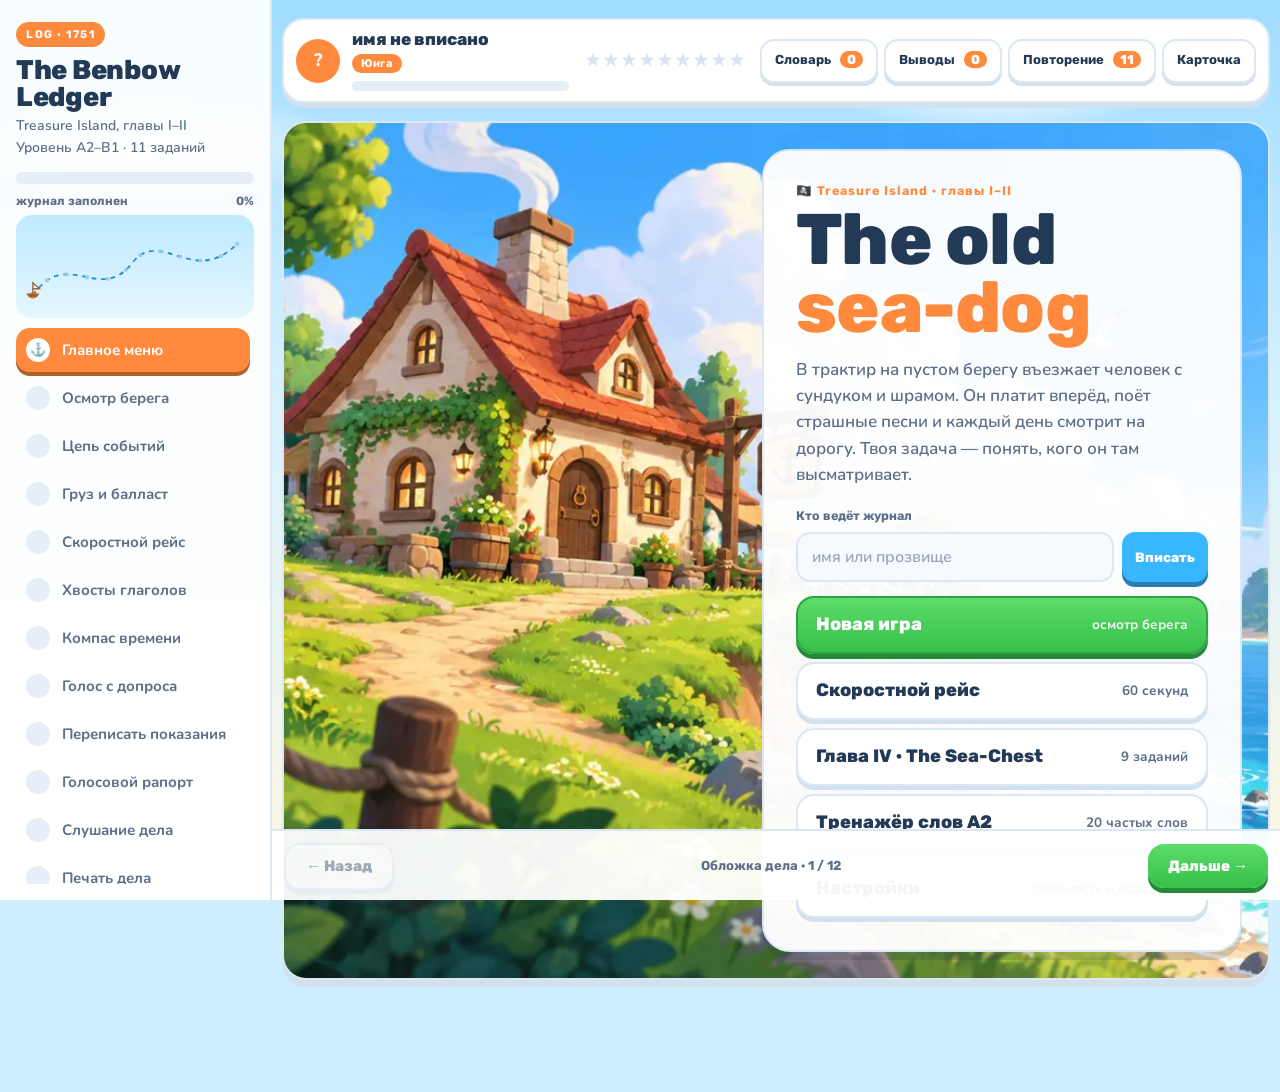
==== commit 0fb94d6e: "Add chapter IV tasks, 10 more trainer words and a ChatGPT design prompt - chapter-4.html: nine tasks" ====
--- a/index.html
+++ b/index.html
@@ -2475,11 +2475,12 @@
       (saved > 0 ? '<button class="main" data-m="continue">Продолжить <small>' + (pages[saved] ? pages[saved].dataset.tab : '') + '</small></button>' : '') +
       '<button class="' + (saved > 0 ? '' : 'main') + '" data-m="new">Новая игра <small>осмотр берега</small></button>' +
       '<button data-m="rapid">Скоростной рейс <small>60 секунд</small></button>' +
-      '<button data-m="words">Тренажёр слов A2 <small>10 самых частых слов</small></button>' +
+      '<button data-m="ch4">Глава IV · The Sea-Chest <small>9 заданий</small></button>' +
+      '<button data-m="words">Тренажёр слов A2 <small>20 частых слов</small></button>' +
       '<button data-m="settings">Настройки <small>сложность и подсказки</small></button></nav>');
     $('mainMenu').addEventListener('click', e => {
       const b = e.target.closest('[data-m]'); if(!b) return;
-      ({ continue:() => goTab(saved), new:() => goTab(1), rapid:() => goTab(byName('Скоростной рейс')), words:() => { location.href = 'a2-words.html'; }, settings:openSettings })[b.dataset.m]();
+      ({ continue:() => goTab(saved), new:() => goTab(1), rapid:() => goTab(byName('Скоростной рейс')), ch4:() => { location.href = 'chapter-4.html'; }, words:() => { location.href = 'a2-words.html'; }, settings:openSettings })[b.dataset.m]();
     });
   }
 
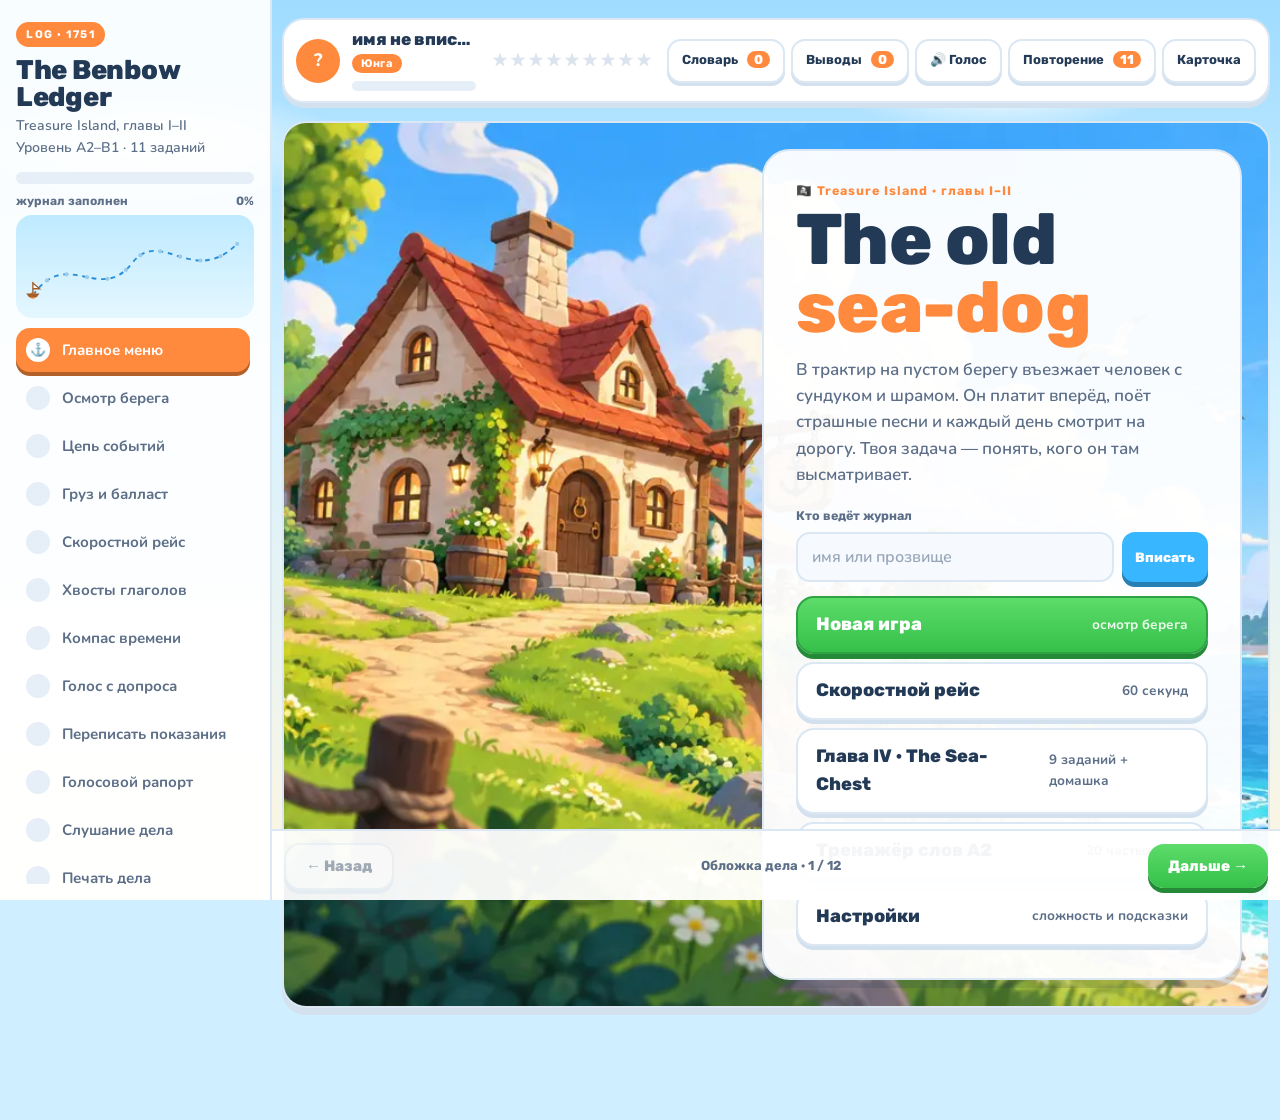
==== commit 84d5ed3d: "Fix broken English voice and add chapter IV homework - speech.js: shared text-to-speech for all page" ====
--- a/index.html
+++ b/index.html
@@ -547,6 +547,7 @@
       <div class="bar-btns">
         <button class="bar-btn" id="btnWords">Словарь <b id="wordCount">0</b></button>
         <button class="bar-btn" id="btnFile">Выводы <b id="fileCount">0</b></button>
+        <button class="bar-btn" id="btnVoice" type="button">🔊 Голос</button>
       </div>
     </div>
 
@@ -863,7 +864,7 @@
         <p class="task">Пять коротких показаний. Слушай и записывай <b>целое предложение</b>, а не отдельные слова. Слушать можно сколько угодно, подсказка — только после честной попытки: сначала ключевое выражение и скелет из первых букв, потом полный текст.</p>
         <div id="dictList"></div>
         <div class="tally"><span>Записано точно</span><strong id="dictScore">0 / 5</strong><button class="btn flag" id="dictCheck">Проверить записи</button></div>
-        <div class="note-ru">Если браузер молчит, значит в нём нет английского голоса. Тогда листы читает преподаватель — темп и повторы те же.</div>
+        <div class="note-ru">Голос звучит с акцентом или «ломается»? Нажми <button class="btn ghost small" type="button" data-voice-pick>🔊 Выбрать голос</button> и выбери тот, что помечен «хороший». Если английского голоса нет совсем, листы читает преподаватель — темп и повторы те же.</div>
         <div class="teach">Диктовка здесь работает как отложенное извлечение: те же восемь выражений возвращаются через другой канал. Ошибки в окончаниях фиксируйте, но не исправляйте сразу — пусть студентка сама сравнит с оригиналом.</div>
       </div>
     </section>
@@ -1048,6 +1049,7 @@
 </div>
 <div class="toast" id="toast" role="status" aria-live="polite"></div>
 
+<script src="speech.js"></script>
 <script>
 (() => {
 'use strict';
@@ -1162,12 +1164,7 @@
     t.textContent = msg; t.classList.add('show');
     clearTimeout(toast._t); toast._t = setTimeout(() => t.classList.remove('show'), 2400);
   };
-  const say = (text, rate) => {
-    if(!('speechSynthesis' in window)) return;
-    speechSynthesis.cancel();
-    const u = new SpeechSynthesisUtterance(text); u.lang = 'en-GB'; u.rate = rate || .85;
-    speechSynthesis.speak(u);
-  };
+  const say = (text, rate) => { if(window.TTS) TTS.speak(text, rate); };
 
   /* ---- XP-полоса в шапке ---- */
   const bar = document.querySelector('.bar');
@@ -1703,10 +1700,8 @@
 let toastT;
 function toast(msg){ const t = $('toast'); t.textContent = msg; t.classList.add('show'); clearTimeout(toastT); toastT = setTimeout(() => t.classList.remove('show'), 2400); }
 function speak(text, rate){
-  if(!('speechSynthesis' in window)) { toast('В этом браузере нет английского голоса'); return; }
-  speechSynthesis.cancel();
-  const u = new SpeechSynthesisUtterance(text); u.lang = 'en-GB'; u.rate = rate || .85;
-  speechSynthesis.speak(u);
+  if(window.TTS) TTS.speak(text, rate);
+  else toast('Озвучка не загрузилась — обнови страницу');
 }
 function stamp(id){
   if(S.seals.includes(id)) return;
@@ -2315,6 +2310,7 @@
   $('c2Report').addEventListener('input', e => { S.c2r = e.target.value; save(); });
 
   $('btnFile').addEventListener('click', () => { renderFile(); $('fileBg').classList.add('open'); });
+  document.querySelectorAll('#btnVoice,[data-voice-pick]').forEach(b => b.addEventListener('click', () => window.TTS && TTS.openPicker()));
   $('fileClose').addEventListener('click', () => $('fileBg').classList.remove('open'));
   $('btnWords').addEventListener('click', () => { renderWords(); $('wordsBg').classList.add('open'); });
   $('wordsClose').addEventListener('click', () => $('wordsBg').classList.remove('open'));
@@ -2475,7 +2471,7 @@
       (saved > 0 ? '<button class="main" data-m="continue">Продолжить <small>' + (pages[saved] ? pages[saved].dataset.tab : '') + '</small></button>' : '') +
       '<button class="' + (saved > 0 ? '' : 'main') + '" data-m="new">Новая игра <small>осмотр берега</small></button>' +
       '<button data-m="rapid">Скоростной рейс <small>60 секунд</small></button>' +
-      '<button data-m="ch4">Глава IV · The Sea-Chest <small>9 заданий</small></button>' +
+      '<button data-m="ch4">Глава IV · The Sea-Chest <small>9 заданий + домашка</small></button>' +
       '<button data-m="words">Тренажёр слов A2 <small>20 частых слов</small></button>' +
       '<button data-m="settings">Настройки <small>сложность и подсказки</small></button></nav>');
     $('mainMenu').addEventListener('click', e => {
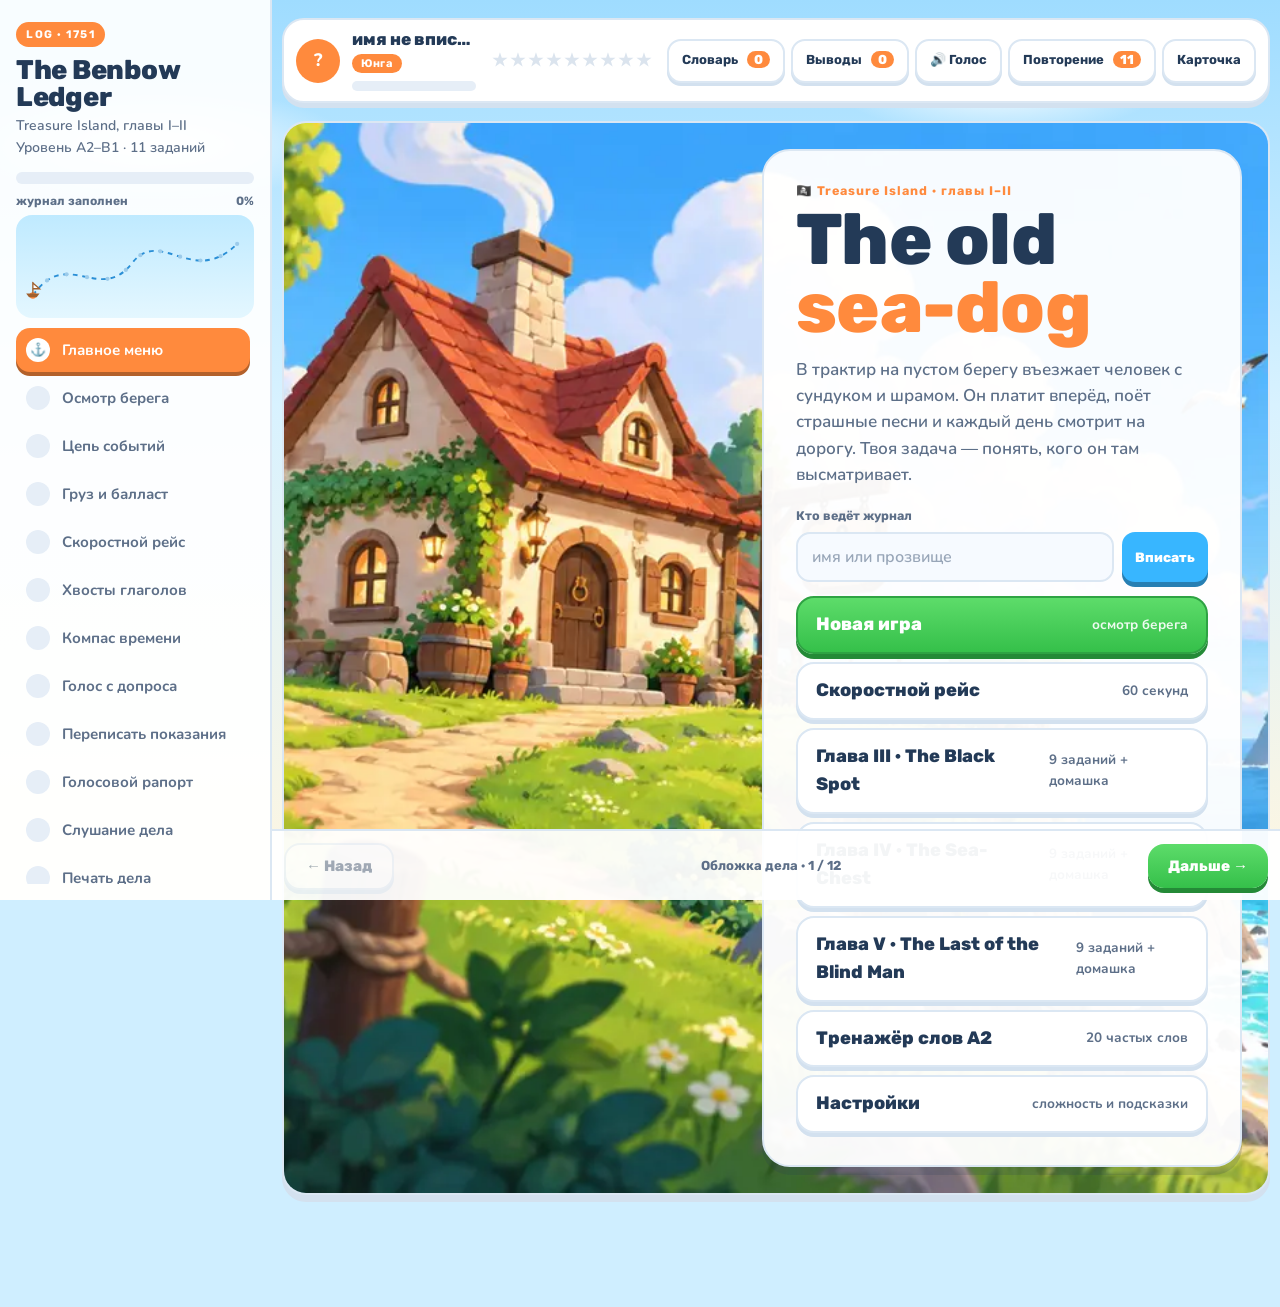
==== commit bf84a023: "Add chapters III and V with tasks on a shared chapter engine - chapter-3.html (The Black Spot) and c" ====
--- a/index.html
+++ b/index.html
@@ -2471,12 +2471,14 @@
       (saved > 0 ? '<button class="main" data-m="continue">Продолжить <small>' + (pages[saved] ? pages[saved].dataset.tab : '') + '</small></button>' : '') +
       '<button class="' + (saved > 0 ? '' : 'main') + '" data-m="new">Новая игра <small>осмотр берега</small></button>' +
       '<button data-m="rapid">Скоростной рейс <small>60 секунд</small></button>' +
+      '<button data-m="ch3">Глава III · The Black Spot <small>9 заданий + домашка</small></button>' +
       '<button data-m="ch4">Глава IV · The Sea-Chest <small>9 заданий + домашка</small></button>' +
+      '<button data-m="ch5">Глава V · The Last of the Blind Man <small>9 заданий + домашка</small></button>' +
       '<button data-m="words">Тренажёр слов A2 <small>20 частых слов</small></button>' +
       '<button data-m="settings">Настройки <small>сложность и подсказки</small></button></nav>');
     $('mainMenu').addEventListener('click', e => {
       const b = e.target.closest('[data-m]'); if(!b) return;
-      ({ continue:() => goTab(saved), new:() => goTab(1), rapid:() => goTab(byName('Скоростной рейс')), ch4:() => { location.href = 'chapter-4.html'; }, words:() => { location.href = 'a2-words.html'; }, settings:openSettings })[b.dataset.m]();
+      ({ continue:() => goTab(saved), new:() => goTab(1), rapid:() => goTab(byName('Скоростной рейс')), ch3:() => { location.href = 'chapter-3.html'; }, ch4:() => { location.href = 'chapter-4.html'; }, ch5:() => { location.href = 'chapter-5.html'; }, words:() => { location.href = 'a2-words.html'; }, settings:openSettings })[b.dataset.m]();
     });
   }
 
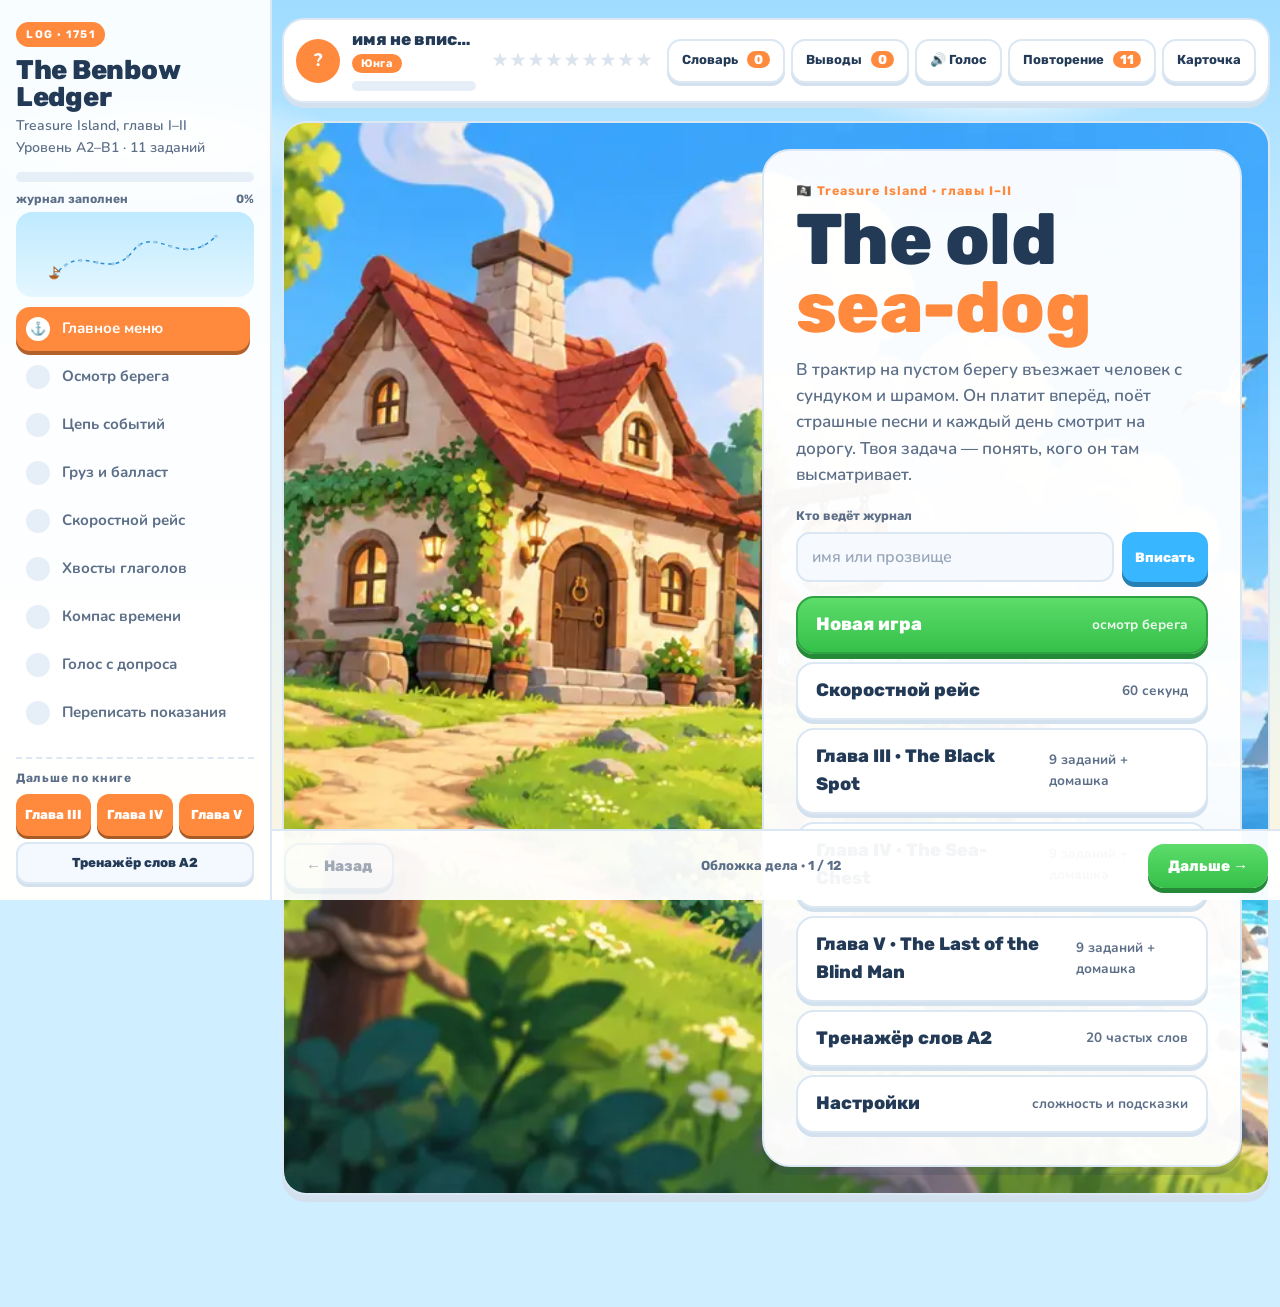
==== commit 424da53c: "Show chapters III–V and the trainer on every sheet of the lesson The new chapters were reachable onl" ====
--- a/index.html
+++ b/index.html
@@ -57,6 +57,10 @@
 .tab.on .flag{background:#fff!important}
 .tab.on .flag::after{content:"⚓";font-size:13px;color:var(--accent)}
 .rail-tools{display:none}
+.more-ch{display:grid;grid-template-columns:repeat(3,minmax(0,1fr));gap:6px;margin-top:10px;padding-top:10px;border-top:2px dashed var(--line)}
+.more-ch span{grid-column:1/-1;font-family:var(--ui);font-size:12px;font-weight:700;letter-spacing:.06em;color:var(--ink-soft)}
+.more-ch a{display:grid;place-items:center;min-height:42px;font-family:var(--ui);font-size:13px;font-weight:800;color:#fff;text-decoration:none;background:var(--accent);border-radius:12px;box-shadow:0 3px 0 color-mix(in srgb,var(--accent) 65%,#000)}
+.more-ch a.wide{grid-column:1/-1;color:var(--ink);background:var(--paper-2);border:2px solid var(--line);box-shadow:0 3px 0 var(--shadow)}
 
 /* ========== верхняя панель ========== */
 .sheet{min-width:0;padding:18px 26px 112px}
@@ -517,6 +521,7 @@
     <div class="ink-gauge"><i id="gauge"></i></div>
     <div class="gauge-copy"><span>журнал заполнен</span><span id="gaugeText">0%</span></div>
     <nav class="tabs" id="tabsDesktop" aria-label="Листы дела"></nav>
+    <div class="more-ch"><span>Дальше по книге</span><a href="chapter-3.html">Глава III</a><a href="chapter-4.html">Глава IV</a><a href="chapter-5.html">Глава V</a><a class="wide" href="a2-words.html">Тренажёр слов A2</a></div>
     <div class="rail-tools">
       <button class="switch" id="swA2" aria-pressed="false">Опоры A2</button>
       <button class="switch" id="swHard" aria-pressed="false">Hard mode</button>
@@ -532,6 +537,7 @@
   </div>
   <div class="mobnav" id="mobNav">
     <nav class="tabs" id="tabsMobile"></nav>
+    <div class="more-ch"><span>Дальше по книге</span><a href="chapter-3.html">Глава III</a><a href="chapter-4.html">Глава IV</a><a href="chapter-5.html">Глава V</a><a class="wide" href="a2-words.html">Тренажёр слов A2</a></div>
     <div class="mobtools">
       <button class="switch" id="swA2m">Опоры A2</button>
       <button class="switch" id="swHardm">Hard mode</button>
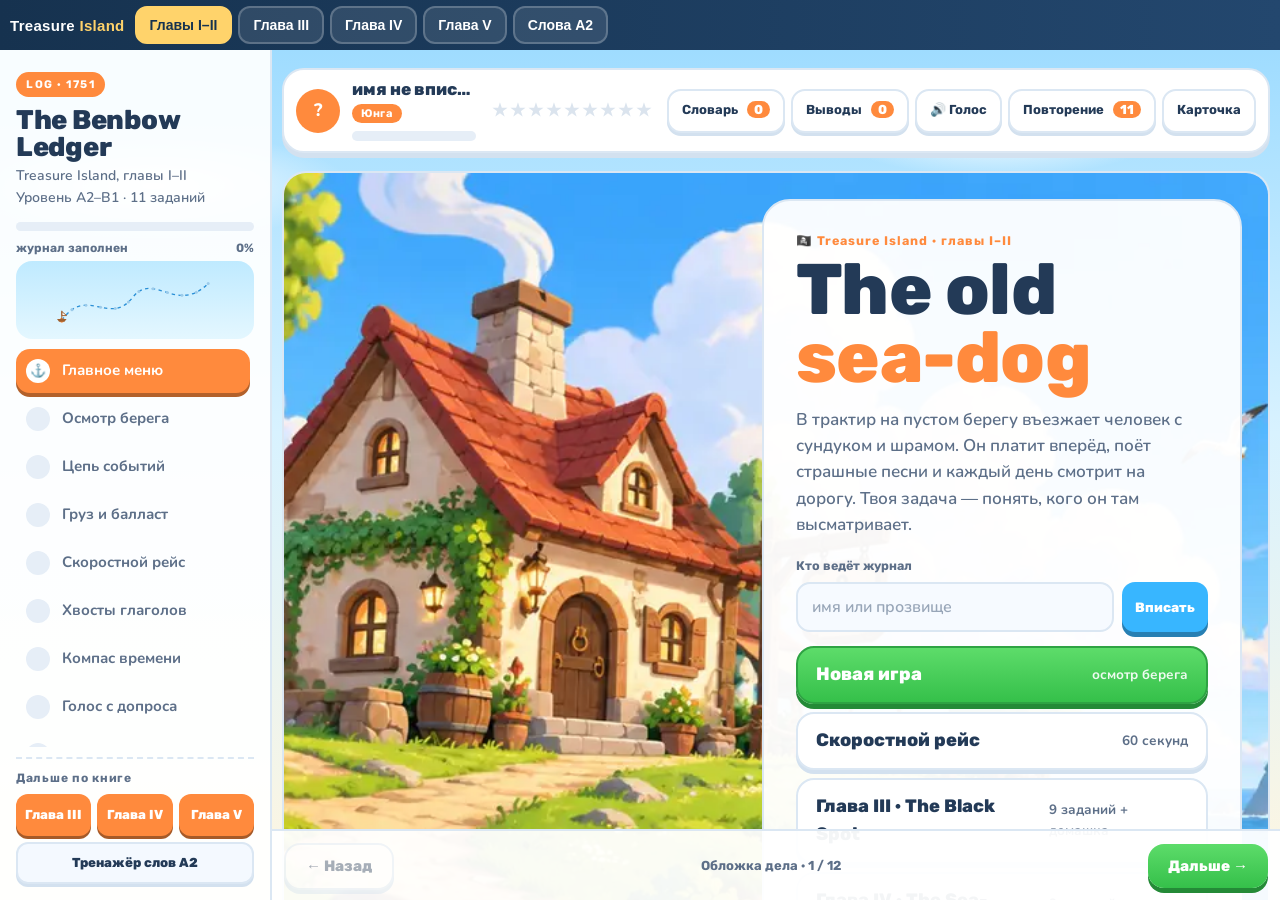
==== commit 808a50f5: "Put the whole book into one index.html so the student needs one link - index.html is now built by bu" ====
--- a/index.html
+++ b/index.html
@@ -3,2618 +3,79 @@
 <head>
 <meta charset="utf-8">
 <meta name="viewport" content="width=device-width, initial-scale=1, viewport-fit=cover">
-<meta name="theme-color" content="#9fdcff">
-<meta name="apple-mobile-web-app-capable" content="yes">
-<meta name="apple-mobile-web-app-status-bar-style" content="default">
+<meta name="theme-color" content="#16324f">
 <meta name="format-detection" content="telephone=no">
-<title>The Benbow Ledger · Treasure Island I–II · A2–B1</title>
-<link rel="preconnect" href="https://fonts.googleapis.com">
-<link rel="preconnect" href="https://fonts.gstatic.com" crossorigin>
-<link href="https://fonts.googleapis.com/css2?family=Rubik:wght@500;700;800&family=Nunito:ital,wght@0,600;0,700;0,800;1,600&display=swap" rel="stylesheet">
+<title>Treasure Island · уроки английского</title>
+<!-- Этот файл собирается скриптом build-index.py — не редактируйте его вручную. -->
 <style>
-:root{
-  --ink:#233a57; --ink-soft:#5d6f88; --ink-dim:#98a6b8;
-  --paper:#ffffff; --paper-2:#f4f9ff; --paper-3:#ffffff;
-  --line:#dbe7f3; --rule:#e6eef7; --shadow:#d3e1ef;
-  --tide:#38b6ff; --brass:#ffb020; --signal:#ff5a5f; --moss:#4cc25a; --deep:#233a57;
-  --accent:#ff8a3d; --pad:30px; --r:24px;
-  --ui:Rubik,"Trebuchet MS",sans-serif; --story:Nunito,"Trebuchet MS",sans-serif;
-}
 *{box-sizing:border-box}
-html{-webkit-text-size-adjust:100%;background:#cfeeff}
-body{margin:0;min-height:100vh;color:var(--ink);font-family:var(--story);font-size:17px;font-weight:600;line-height:1.55;
-  background:
-    radial-gradient(ellipse 22% 9% at 12% 16%,rgba(255,255,255,.9),transparent 70%),
-    radial-gradient(ellipse 18% 7% at 78% 10%,rgba(255,255,255,.85),transparent 70%),
-    radial-gradient(ellipse 26% 10% at 60% 88%,rgba(255,255,255,.7),transparent 70%),
-    linear-gradient(180deg,#9fdcff 0%,#d8f2ff 45%,#fff6e0 100%);background-attachment:fixed}
-button,input,textarea,select{font:inherit;color:inherit}
-button{cursor:pointer;-webkit-tap-highlight-color:transparent}
-:focus-visible{outline:3px solid var(--accent);outline-offset:3px}
-h1,h2,h3{margin:0;font-family:var(--ui);font-weight:800;line-height:1.05;letter-spacing:-.01em}
-.display{font-family:var(--ui);font-weight:800}
-p{margin:0 0 12px}
-b,strong{font-weight:800}
-[hidden]{display:none!important}
-
-/* ========== каркас ========== */
-.shell{display:grid;grid-template-columns:272px minmax(0,1fr);min-height:100vh;overflow-x:clip}
-.rail{position:sticky;top:0;height:100vh;display:flex;flex-direction:column;padding:22px 16px 16px;background:rgba(255,255,255,.92);border-right:2px solid var(--line)}
-.rail-mark{display:inline-block;width:max-content;padding:4px 10px;font-family:var(--ui);font-size:11px;font-weight:700;letter-spacing:.14em;color:#fff;background:var(--accent);border-radius:999px}
-.rail-title{margin:10px 0 4px;font-family:var(--ui);font-size:27px;font-weight:800;line-height:1}
-.rail-sub{margin:0 0 14px;font-size:14px;color:var(--ink-soft)}
-.ink-gauge{height:12px;background:var(--rule);border-radius:12px;overflow:hidden}
-.ink-gauge i{display:block;height:100%;width:0;background:linear-gradient(90deg,#5ddc6a,#2eb84a);border-radius:12px;transition:width .4s}
-.gauge-copy{display:flex;justify-content:space-between;margin:8px 0 4px;font-family:var(--ui);font-size:12px;font-weight:700;color:var(--ink-soft)}
-#courseMap{display:block;width:100%;height:auto;margin:0 0 10px;padding:6px;background:linear-gradient(180deg,#bfeaff,#e4f7ff);border-radius:16px}
-#coursePath{stroke:#2a8fd6!important}
-.tabs{display:grid;gap:4px;overflow-y:auto;padding-right:4px;flex:1 1 auto;min-height:0}
-.tab{display:grid;grid-template-columns:26px 1fr;gap:10px;align-items:center;padding:8px 10px;min-height:42px;text-align:left;
-  font-size:15px;font-weight:700;color:var(--ink-soft);background:transparent;border:0;border-radius:14px;transition:background .15s,color .15s}
-.tab .flag{display:grid;place-items:center;width:24px;height:24px;border-radius:50%;background:var(--rule)!important;border:0;transform:none}
-.tab:hover{color:var(--ink);background:var(--paper-2)}
-.tab.on{color:#fff;background:var(--accent);box-shadow:0 4px 0 color-mix(in srgb,var(--accent) 70%,#000)}
-.tab.on .flag{background:#fff!important}
-.tab.on .flag::after{content:"⚓";font-size:13px;color:var(--accent)}
-.rail-tools{display:none}
-.more-ch{display:grid;grid-template-columns:repeat(3,minmax(0,1fr));gap:6px;margin-top:10px;padding-top:10px;border-top:2px dashed var(--line)}
-.more-ch span{grid-column:1/-1;font-family:var(--ui);font-size:12px;font-weight:700;letter-spacing:.06em;color:var(--ink-soft)}
-.more-ch a{display:grid;place-items:center;min-height:42px;font-family:var(--ui);font-size:13px;font-weight:800;color:#fff;text-decoration:none;background:var(--accent);border-radius:12px;box-shadow:0 3px 0 color-mix(in srgb,var(--accent) 65%,#000)}
-.more-ch a.wide{grid-column:1/-1;color:var(--ink);background:var(--paper-2);border:2px solid var(--line);box-shadow:0 3px 0 var(--shadow)}
-
-/* ========== верхняя панель ========== */
-.sheet{min-width:0;padding:18px 26px 112px}
-.bar{position:sticky;top:12px;z-index:30;display:flex;align-items:center;gap:16px;max-width:1160px;margin:0 auto 18px;padding:10px 12px;
-  background:#fff;border:2px solid var(--line);border-radius:22px;box-shadow:0 5px 0 var(--shadow)}
-.bar .bar-k{display:none}
-.who{display:flex;align-items:center;gap:12px;min-width:0;flex:1 1 auto}
-.who .mono{flex:0 0 auto;width:44px;height:44px;border-radius:50%;font-size:18px}
-.who-text{min-width:0;flex:1}
-.bar-v{display:block;overflow:hidden;white-space:nowrap;text-overflow:ellipsis;font-family:var(--ui);font-size:17px;font-weight:800;line-height:1.1}
-.xp-rank{display:inline-block;margin-top:3px;padding:1px 9px;font-family:var(--ui);font-size:11px;font-weight:700;letter-spacing:.06em;color:#fff;background:var(--accent);border-radius:999px}
-.xp-line{height:10px;margin-top:6px;max-width:260px;background:var(--rule);border-radius:10px;overflow:hidden}
-.xp-line i{display:block;height:100%;width:0;background:linear-gradient(90deg,#ffd54a,#ffb020);border-radius:10px;transition:width .5s}
-.xp-copy,.xp-wrap{display:none}
-.bar-mid{flex:0 0 auto}
-.seal-row{display:flex;gap:3px}
-.seal-dot{width:auto;height:auto;border:0;transform:none;font-size:17px;line-height:1;color:#dbe4ee}
-.seal-dot::before{content:"★"}
-.seal-dot.on{color:#ffc21a;text-shadow:0 2px 0 #e59400}
-.bar-btns{display:flex;gap:6px;flex:0 0 auto}
-.bar-btn{min-height:40px;padding:7px 13px;font-family:var(--ui);font-size:13px;font-weight:700;white-space:nowrap;color:var(--ink);
-  background:#fff;border:2px solid var(--line);border-radius:14px;box-shadow:0 3px 0 var(--shadow);transition:transform .1s}
-.bar-btn:hover{border-color:var(--accent)}
-.bar-btn:active{transform:translateY(2px);box-shadow:0 1px 0 var(--shadow)}
-.bar-btn b{margin-left:6px;padding:1px 7px;font-weight:800;color:#fff;background:var(--accent);border-radius:999px}
-
-/* ========== лист задания ========== */
-.page{display:none;max-width:1160px;margin:0 auto}
-.page.on{display:block;animation:pop .45s cubic-bezier(.2,1.3,.4,1) both}
-@keyframes pop{from{opacity:0;transform:translateY(16px) scale(.98)}to{opacity:1;transform:none}}
-.folio{position:relative;padding:var(--pad);background:#fff;border:2px solid var(--line);border-radius:var(--r);box-shadow:0 7px 0 var(--shadow);overflow:hidden}
-.folio+.folio{margin-top:26px}
-.folio::before,.folio::after,.folio-mark{display:none}
-.folio.has-hero{padding-top:0}
-.hero{position:relative;display:flex;align-items:flex-end;margin:0 calc(-1*var(--pad)) 24px;min-height:clamp(250px,30vw,360px);padding:22px;overflow:hidden;background:#bfe9ff}
-.hero img{position:absolute;inset:0;width:100%;height:100%;object-fit:cover}
-.page.on .hero img{animation:bob 9s ease-in-out infinite alternate}
-@keyframes bob{from{transform:scale(1.03) translateY(0)}to{transform:scale(1.06) translateY(-6px)}}
-.hero .head{position:relative;z-index:1;width:auto;max-width:100%;margin:0;padding:14px 20px 16px;background:#fff;border:2px solid var(--line);border-radius:20px;box-shadow:0 6px 0 rgba(35,58,87,.18);
-  display:flex;flex-wrap:wrap;align-items:center;gap:10px 16px}
-.head{display:flex;flex-wrap:wrap;justify-content:space-between;align-items:center;gap:14px;padding-bottom:16px;margin-bottom:22px;border-bottom:2px dashed var(--line)}
-.head h2{font-family:var(--ui);font-size:clamp(28px,3.8vw,44px);font-weight:800;color:var(--ink)}
-.kicker{margin:0 0 6px;font-family:var(--ui);font-size:12.5px;font-weight:700;letter-spacing:.08em;color:var(--accent)}
-.stamp{padding:6px 12px;font-family:var(--ui);font-size:13px;font-weight:700;color:#fff;background:var(--accent);border-radius:999px;box-shadow:0 3px 0 color-mix(in srgb,var(--accent) 70%,#000)}
-.task{max-width:70ch;font-size:17px;color:var(--ink)}
-.task b{color:color-mix(in srgb,var(--accent) 85%,#000)}
-.note-ru{max-width:70ch;padding:14px 16px;font-size:15.5px;color:var(--ink-soft);background:#eef8ff;border-radius:16px}
-
-/* реплика героя — пузырь */
-.folio > .task.has-portrait{display:grid;grid-template-columns:62px 1fr;gap:14px;align-items:start;max-width:820px;padding:0;background:none}
-.task .portrait{width:62px;height:62px}
-.task .portrait .mono{width:62px;height:62px;border-radius:50%;font-size:30px;border:3px solid #fff;box-shadow:0 4px 0 var(--shadow)}
-.task.has-portrait > div{position:relative;padding:14px 18px;background:color-mix(in srgb,var(--accent) 12%,#fff);border:2px solid color-mix(in srgb,var(--accent) 35%,#fff);border-radius:20px}
-.task.has-portrait > div::before{content:"";position:absolute;left:-11px;top:20px;width:18px;height:18px;background:inherit;border-left:2px solid color-mix(in srgb,var(--accent) 35%,#fff);border-bottom:2px solid color-mix(in srgb,var(--accent) 35%,#fff);transform:rotate(45deg)}
-.speaker{display:block;margin-bottom:2px;font-family:var(--ui);font-size:13px;font-weight:800;color:color-mix(in srgb,var(--accent) 85%,#000)}
-.mono{display:grid;place-items:center;font-style:normal;font-weight:800;color:#fff;background:var(--c)}
-
-/* ========== титульный экран ========== */
-.folio.cover{padding:0}
-.cover{position:relative;display:block;min-height:min(700px,calc(100vh - 110px))}
-.cover-art{position:absolute;inset:0;background:#bfe9ff}
-.cover-art img{width:100%;height:100%;object-fit:cover;object-position:center}
-.art-tag{display:none}
-.cover-copy{position:relative;z-index:1;max-width:520px;margin:34px;padding:30px 32px 26px;background:rgba(255,255,255,.96);border:2px solid var(--line);border-radius:28px;box-shadow:0 8px 0 rgba(35,58,87,.18)}
-.cover h1{font-family:var(--ui);font-size:clamp(46px,5.6vw,72px);font-weight:800;line-height:.95;color:var(--ink)}
-.cover h1 i{display:block;font-style:normal;color:var(--accent)}
-.deck{max-width:44ch;margin:14px 0 18px;font-size:17px;color:var(--ink-soft)}
-.cover-copy > .row{display:none}
-.id-box{margin:0 0 14px}
-.id-box label{display:block;margin-bottom:6px;font-family:var(--ui);font-size:12.5px;font-weight:700;color:var(--ink-soft)}
-.id-row{display:grid;grid-template-columns:1fr auto;gap:8px}
-.menu{display:grid;gap:8px;margin:4px 0 6px}
-.menu button{display:flex;align-items:center;justify-content:space-between;gap:12px;padding:13px 18px;text-align:left;font-family:var(--ui);font-size:18px;font-weight:800;
-  color:var(--ink);background:#fff;border:2px solid var(--line);border-radius:18px;box-shadow:0 4px 0 var(--shadow);transition:transform .1s}
-.menu button small{font-family:var(--story);font-size:13.5px;font-weight:700;color:var(--ink-soft)}
-.menu button:hover{border-color:var(--accent)}
-.menu button:active{transform:translateY(3px);box-shadow:0 1px 0 var(--shadow)}
-.menu button.main{color:#fff;background:linear-gradient(180deg,#5ddc6a,#35c04a);border-color:#2ea343;box-shadow:0 5px 0 #248a37}
-.menu button.main small{color:rgba(255,255,255,.9)}
-.route{display:grid;grid-template-columns:repeat(3,1fr);gap:10px;margin-top:16px}
-.route div{padding:10px 12px;font-size:13px;line-height:1.35;color:var(--ink-soft);background:var(--paper-2);border-radius:14px}
-.route b{display:block;font-family:var(--ui);font-size:14px;font-weight:800;color:var(--ink)}
-.cast-wrap{position:relative;z-index:1;margin:0 34px 30px;max-width:720px}
-.cast-wrap .kicker{display:inline-block;padding:4px 12px;color:#fff;background:rgba(35,58,87,.75);border-radius:999px}
-.cast{display:grid;grid-template-columns:repeat(4,minmax(0,1fr));gap:10px}
-.cast-card{display:grid;grid-template-columns:44px 1fr;gap:10px;align-items:center;padding:10px 12px;background:rgba(255,255,255,.95);border:2px solid var(--line);border-radius:18px;box-shadow:0 4px 0 rgba(35,58,87,.15)}
-.cast-card .mono{width:44px;height:44px;border-radius:50%;font-size:22px}
-.cast-card b{display:block;font-family:var(--ui);font-size:14px;font-weight:800;line-height:1.1}
-.cast-card span{font-size:12px;font-weight:700;color:var(--c)}
-
-/* ========== кнопки, поля ========== */
-.btn{min-height:46px;padding:10px 20px;font-family:var(--ui);font-size:15px;font-weight:800;color:#fff;background:var(--tide);border:0;border-radius:16px;
-  box-shadow:0 5px 0 color-mix(in srgb,var(--tide) 70%,#000);transition:transform .1s,box-shadow .1s,filter .15s}
-.btn:hover{filter:brightness(1.06)}
-.btn:active{transform:translateY(4px);box-shadow:0 1px 0 color-mix(in srgb,var(--tide) 70%,#000)}
-.btn.ghost{color:var(--ink);background:#fff;border:2px solid var(--line);box-shadow:0 4px 0 var(--shadow)}
-.btn.ghost:active{box-shadow:0 1px 0 var(--shadow)}
-.btn.small{min-height:38px;padding:6px 13px;font-size:13.5px;border-radius:13px}
-.btn.flag{background:var(--accent);box-shadow:0 5px 0 color-mix(in srgb,var(--accent) 70%,#000)}
-.btn:disabled{opacity:.4}
-.row{display:flex;flex-wrap:wrap;gap:10px;align-items:center}
-.mono-note{font-size:14px;color:var(--ink-soft)}
-.field{width:100%;min-height:48px;padding:11px 14px;color:var(--ink);background:#f6faff;border:2px solid var(--line);border-radius:14px;font-weight:700;transition:border-color .15s,background .15s}
-.field:focus{outline:none;border-color:var(--accent);background:#fff}
-.field::placeholder{color:var(--ink-dim);font-weight:600}
-textarea.field{min-height:130px;resize:vertical}
-
-/* ========== проверки и уведомления ========== */
-.skill{display:inline-flex;align-items:center;gap:6px;padding:5px 10px;font-family:var(--ui);font-size:12.5px;font-weight:800;color:#fff;background:var(--sk,var(--accent));border-radius:999px}
-.skill i{font-style:normal;font-weight:700;opacity:.9}
-.check-banner{position:fixed;left:50%;top:18px;z-index:150;visibility:hidden;width:min(460px,calc(100vw - 28px));padding:16px 22px;text-align:center;
-  background:#fff;border:3px solid var(--moss);border-radius:22px;box-shadow:0 7px 0 rgba(35,58,87,.2);transform:translate(-50%,-160%) scale(.9);transition:transform .4s cubic-bezier(.2,1.4,.4,1)}
-.check-banner.show{visibility:visible;transform:translate(-50%,0) scale(1)}
-.check-banner.fail{border-color:var(--signal)}
-.check-banner small{display:block;font-family:var(--ui);font-size:12px;font-weight:700;color:var(--ink-soft)}
-.check-banner b{display:block;font-family:var(--ui);font-size:30px;font-weight:800;color:var(--moss)}
-.check-banner b::after{content:" 🎉"}
-.check-banner.fail b{color:var(--signal)}
-.check-banner.fail b::after{content:" 💥"}
-.check-banner span{display:block;font-size:15px;color:var(--ink-soft)}
-.quest-done{position:fixed;right:18px;bottom:92px;z-index:150;visibility:hidden;width:min(340px,calc(100vw - 28px));padding:16px 18px 16px 64px;background:#fff;border:3px solid #ffc21a;border-radius:22px;
-  box-shadow:0 7px 0 rgba(35,58,87,.2);transform:translateX(130%);transition:transform .45s cubic-bezier(.2,1.3,.4,1)}
-.quest-done::before{content:"⭐";position:absolute;left:16px;top:16px;font-size:34px}
-.quest-done.show{visibility:visible;transform:none}
-.quest-done small{font-family:var(--ui);font-size:12px;font-weight:800;color:#e59400}
-.quest-done b{display:block;margin:2px 0;font-family:var(--ui);font-size:19px;font-weight:800}
-.quest-done span{font-size:14px;color:var(--ink-soft)}
-.shake{animation:shake .38s linear}
-@keyframes shake{20%{transform:translateX(-7px)}40%{transform:translateX(6px)}60%{transform:translateX(-3px)}80%{transform:translateX(2px)}}
-
-/* ========== блоки ========== */
-.grid2{display:grid;grid-template-columns:repeat(2,minmax(0,1fr));gap:18px}
-.grid3{display:grid;grid-template-columns:repeat(3,minmax(0,1fr));gap:14px}
-.slab{padding:20px;background:var(--paper-2);border:2px solid var(--rule);border-radius:20px}
-.slab.tide{color:#fff;background:var(--accent);border-color:color-mix(in srgb,var(--accent) 80%,#000);box-shadow:0 6px 0 color-mix(in srgb,var(--accent) 65%,#000)}
-.slab.tide h3{color:#fff}
-.slab.tide .opt{color:var(--ink);background:#fff}
-.slab.tide .opt.pick{color:#fff;background:var(--ink)}
-.slab.tide .frame,.slab.tide .mono-note{color:#fff!important;border-color:rgba(255,255,255,.4)!important}
-.status{min-height:22px;margin-top:12px;font-size:16px;font-weight:700;color:var(--ink-soft)}
-.status.ok{color:#2e9e3c}
-.status.no{color:var(--signal)}
-
-/* карта берега */
-.scene{display:grid;grid-template-columns:minmax(0,1.1fr) minmax(280px,.9fr);border:2px solid var(--line);border-radius:20px;overflow:hidden}
-.scene-art{position:relative;background:#e8dcbe}
-.scene-art svg{display:block;width:100%;height:auto}
-.spot{position:absolute;width:38px;height:38px;margin:-19px 0 0 -19px;padding:0;font-family:var(--ui);font-size:17px;font-weight:800;color:#fff;background:var(--signal);border:3px solid #fff;border-radius:50%;box-shadow:0 3px 0 rgba(0,0,0,.25);animation:hop 1.6s ease-in-out infinite}
-.spot.found{background:var(--moss);animation:none}
-@keyframes hop{50%{transform:translateY(-6px)}}
-.spot span{position:absolute;left:50%;bottom:calc(100% + 10px);width:max-content;max-width:200px;padding:8px 11px;font-size:14px;line-height:1.35;color:var(--ink);background:#fff;border:2px solid var(--line);border-radius:12px;transform:translateX(-50%);opacity:0;transition:opacity .2s;pointer-events:none}
-.spot.found span{opacity:1}
-.spot-count{position:absolute;right:12px;bottom:12px;padding:6px 12px;font-family:var(--ui);font-size:13px;font-weight:800;color:#fff;background:var(--ink);border-radius:999px}
-.scene-panel{padding:24px;background:var(--paper-2)}
-.scene-panel h3{font-size:24px!important;margin-bottom:12px!important}
-.opts{display:grid;gap:8px;counter-reset:o}
-.opt{display:flex;align-items:center;gap:12px;min-height:50px;padding:10px 14px;text-align:left;font-size:16.5px;font-weight:700;color:var(--ink);background:#fff;border:2px solid var(--line);border-radius:16px;box-shadow:0 4px 0 var(--shadow);transition:transform .1s}
-.opt::before{counter-increment:o;content:counter(o);flex:0 0 auto;display:grid;place-items:center;width:28px;height:28px;font-family:var(--ui);font-size:14px;font-weight:800;color:#fff;background:var(--accent);border-radius:50%}
-.opt:hover{border-color:var(--accent)}
-.opt:active{transform:translateY(3px);box-shadow:0 1px 0 var(--shadow)}
-.opt.pick{color:#fff;background:var(--accent);border-color:color-mix(in srgb,var(--accent) 75%,#000);box-shadow:0 4px 0 color-mix(in srgb,var(--accent) 65%,#000)}
-.opt.pick::before{color:var(--accent);background:#fff}
-.opt.right{color:#fff;background:var(--moss);border-color:#2ea343}
-.opt.wrong{color:#fff;background:var(--signal);border-color:#d8383e}
-
-/* цепь событий */
-.chain{display:grid;gap:10px;counter-reset:c}
-.link{display:grid;grid-template-columns:38px 1fr auto;gap:14px;align-items:center;padding:12px 14px;background:#fff;border:2px solid var(--line);border-radius:18px;box-shadow:0 4px 0 var(--shadow)}
-.link::before{counter-increment:c;content:counter(c);display:grid;place-items:center;width:36px;height:36px;font-family:var(--ui);font-size:16px;font-weight:800;color:#fff;background:var(--accent);border-radius:50%}
-.link.ok{background:#eafbe9;border-color:#9fe0a5}
-.link.ok::before{background:var(--moss)}
-.link.no{background:#fff0f0;border-color:#ffb3b5}
-.arrows{display:flex;gap:6px}
-.arrows button{width:42px;min-height:42px;font-size:18px;font-weight:800;color:var(--ink);background:var(--paper-2);border:2px solid var(--line);border-radius:12px;box-shadow:0 3px 0 var(--shadow)}
-.arrows button:active{transform:translateY(2px);box-shadow:none}
-
-/* манифест */
-.manifest{display:grid;grid-template-columns:minmax(0,.85fr) minmax(260px,1fr);border:2px solid var(--line);border-radius:20px;overflow:hidden}
-.manifest-copy{padding:24px;color:#fff;background:linear-gradient(160deg,var(--accent),color-mix(in srgb,var(--accent) 70%,#2a4a8a))}
-.manifest-copy h3{color:#fff}
-.manifest-copy p{color:rgba(255,255,255,.92);font-size:15.5px}
-.manifest-copy .mono-note{color:#fff!important;font-family:var(--ui);font-size:13px;font-weight:800}
-.manifest-stage{display:grid;place-items:center;padding:30px 22px;text-align:center;background:var(--paper-2)}
-.crate{width:min(340px,100%);min-height:118px;display:grid;place-items:center;padding:22px;font-family:var(--ui);font-size:29px;font-weight:800;color:var(--ink);
-  background:#ffe9b8;border:3px solid #e8b04a;border-radius:20px;box-shadow:0 7px 0 #d99a2a;transform:rotate(-1.5deg)}
-.crate-acts{display:grid;grid-template-columns:1fr 1fr;gap:10px;width:min(340px,100%);margin-top:18px}
-
-/* словарные карточки */
-.cards{display:grid;grid-template-columns:repeat(3,minmax(0,1fr));gap:16px}
-.card{position:relative;display:flex;flex-direction:column;padding:18px;background:#fff;border:2px solid color-mix(in srgb,var(--c) 45%,#fff);border-radius:20px;box-shadow:0 5px 0 color-mix(in srgb,var(--c) 40%,#fff);transition:transform .15s}
-.card:hover{transform:translateY(-3px) rotate(-.4deg)}
-.cards .card:nth-child(6n+1){--c:#ff8a3d}.cards .card:nth-child(6n+2){--c:#22c3b3}.cards .card:nth-child(6n+3){--c:#ffb020}
-.cards .card:nth-child(6n+4){--c:#8a63d2}.cards .card:nth-child(6n+5){--c:#ff5a8a}.cards .card:nth-child(6n){--c:#38a0ff}
-.card.done{background:#eafbe9;border-color:#9fe0a5;box-shadow:0 5px 0 #9fe0a5}
-.card .tagline{align-self:flex-start;padding:2px 10px;font-family:var(--ui);font-size:11.5px;font-weight:800;color:#fff;background:var(--c,var(--accent));border-radius:999px}
-.card .term{margin:10px 0 6px;font-family:var(--ui);font-size:22px;font-weight:800;line-height:1.1;color:var(--ink)}
-.card .gloss{margin:0 0 8px;font-size:15px;color:var(--ink-soft)}
-.card .ex{margin:auto 0 0;padding:10px 12px;font-size:14.5px;font-style:italic;background:var(--paper-2);border-radius:12px}
-.card .ru{display:none;margin:8px 0 0;font-size:15px;font-weight:800;color:color-mix(in srgb,var(--c) 80%,#000)}
-.card .ru.open{display:block}
-.card-acts{display:flex;flex-wrap:wrap;gap:6px;margin-top:12px}
-body.a2 .b1{display:none}
-body.hard .ru,body.hard .ru.open,body.hard .frame,body.hard [data-reveal],body.hard [data-model]{display:none!important}
-
-/* строки */
-.rows{display:grid;gap:10px}
-.rowline{display:grid;grid-template-columns:minmax(0,1fr) minmax(220px,.5fr);gap:14px;align-items:center;padding:12px 15px;background:#fff;border:2px solid var(--line);border-radius:18px;box-shadow:0 4px 0 var(--shadow)}
-.pair{display:grid;grid-template-columns:1fr 1fr;gap:8px}
-.pick{min-height:44px;padding:6px 10px;font-size:14.5px;font-weight:700;color:var(--ink);background:var(--paper-2);border:2px solid var(--line);border-radius:12px;box-shadow:0 3px 0 var(--shadow)}
-.pick:hover{border-color:var(--accent)}
-.pick.right{color:#fff;background:var(--moss);border-color:#2ea343;box-shadow:0 3px 0 #248a37}
-.pick.wrong{color:#fff;background:var(--signal);border-color:#d8383e;box-shadow:0 3px 0 #b82c31}
-.rule-pair{display:grid;grid-template-columns:repeat(2,minmax(0,1fr));gap:16px;margin-bottom:22px}
-.rule{padding:18px;background:#eef8ff;border:2px solid #bfe3ff;border-radius:20px}
-.rule.evt{background:#fff3ea;border-color:#ffd0b0}
-.rule h3{font-size:21px!important}
-.form{display:inline-block;margin:6px 0 10px;padding:4px 12px;font-family:var(--ui);font-size:14px;font-weight:800;color:#fff;background:var(--tide);border-radius:999px}
-.rule.evt .form{background:#ff8a3d}
-
-/* письмо */
-.write{padding:16px;background:#fff;border:2px solid var(--line);border-radius:20px;box-shadow:0 4px 0 var(--shadow)}
-.write+.write{margin-top:12px}
-.write-head{display:flex;flex-wrap:wrap;gap:10px;align-items:center;margin-bottom:10px}
-.write-head .n{display:grid;place-items:center;width:32px;height:32px;font-family:var(--ui);font-size:15px;font-weight:800;color:#fff;background:var(--accent);border-radius:50%}
-.write-head .q{flex:1 1 200px;font-size:17px;font-weight:700}
-.tools{display:flex;flex-wrap:wrap;gap:6px}
-.target{display:inline-block;margin-bottom:10px;padding:3px 12px;font-family:var(--ui);font-size:13px;font-weight:800;color:color-mix(in srgb,var(--accent) 85%,#000);background:color-mix(in srgb,var(--accent) 15%,#fff);border-radius:999px}
-.fb{min-height:20px;margin-top:9px;font-size:15.5px;line-height:1.5;color:var(--ink-soft)}
-.fb .w-ok{color:#2e9e3c;font-weight:800}
-.fb .w-no{color:var(--signal);text-decoration:line-through}
-.fb .model{display:block;margin-top:5px;font-weight:800;color:#2a8fd6}
-.write.ok{background:#eafbe9;border-color:#9fe0a5;box-shadow:0 4px 0 #9fe0a5}
-.write.no{background:#fff0f0;border-color:#ffb3b5;box-shadow:0 4px 0 #ffb3b5}
-.tally{display:flex;flex-wrap:wrap;justify-content:space-between;align-items:center;gap:12px;margin-top:18px;padding:14px 16px;background:var(--paper-2);border:2px dashed var(--line);border-radius:20px}
-.tally > span:first-child{font-family:var(--ui);font-size:14px;font-weight:800;color:var(--ink-soft)}
-.tally strong{font-family:var(--ui);font-size:28px;font-weight:800;color:var(--accent)}
-
-/* разговорные карты */
-.talk{display:grid;grid-template-columns:minmax(170px,.34fr) minmax(0,1fr);gap:20px;align-items:center;margin-top:26px;padding:22px;
-  color:#fff;background:radial-gradient(circle at 1px 1px,rgba(255,255,255,.2) 1.5px,transparent 2px) 0 0/18px 18px,linear-gradient(135deg,var(--accent),color-mix(in srgb,var(--accent) 55%,#6a4fc0));border-radius:24px;box-shadow:0 7px 0 color-mix(in srgb,var(--accent) 55%,#000)}
-.talk h3{font-family:var(--ui);font-size:26px;font-weight:800;color:#fff}
-.talk p{font-size:15px;color:rgba(255,255,255,.92)}
-.talk .kicker{color:#fff!important;opacity:.9}
-.talk-card{padding:18px;color:var(--ink);background:#fff;border-radius:20px;box-shadow:0 5px 0 rgba(0,0,0,.12)}
-.talk-q{min-height:52px;margin:0 0 14px;font-family:var(--ui);font-size:clamp(18px,2vw,22px);font-weight:700;line-height:1.3}
-.talk-q::before{content:"💬 "}
-.twist{margin-top:12px;padding:9px 12px;font-size:15px;font-weight:700;color:#8a4a00;background:#fff3cf;border-radius:12px}
-.frame{margin-top:12px;padding-top:10px;border-top:2px dashed var(--line);font-size:15px;color:var(--ink-soft)}
-
-/* слушание, финал */
-.court{display:grid;grid-template-columns:repeat(3,minmax(0,1fr));gap:10px;margin:14px 0 20px}
-.court-card{display:grid;grid-template-columns:52px 1fr;gap:12px;align-items:center;padding:12px;background:#fff;border:2px solid var(--line);border-radius:18px;box-shadow:0 4px 0 var(--shadow)}
-.court-card .mono{width:52px;height:52px;border-radius:50%;font-size:26px}
-.court-card b{display:block;font-family:var(--ui);font-size:16px;font-weight:800;color:var(--ink)}
-.court-card span{font-size:14px;color:var(--ink-soft)}
-.clock{padding:18px;text-align:center;background:#fff;border:2px solid var(--line);border-radius:20px}
-.clock b{display:block;font-family:var(--ui);font-size:48px;font-weight:800;font-variant-numeric:tabular-nums;color:var(--ink)}
-.check{display:flex;gap:10px;align-items:flex-start;font-size:16px;margin-bottom:8px}
-.check input{width:20px;height:20px;margin-top:3px;accent-color:var(--moss)}
-.gapline{display:grid;grid-template-columns:minmax(0,1fr) minmax(170px,.4fr) auto;gap:11px;align-items:center;padding:12px 14px;background:#fff;border:2px solid var(--line);border-radius:18px}
-.gapline.ok{background:#eafbe9;border-color:#9fe0a5}
-.gapline.no{background:#fff0f0;border-color:#ffb3b5}
-.wax{display:grid;place-items:center;width:170px;height:170px;margin:10px auto 16px;text-align:center;background:radial-gradient(circle at 35% 30%,#ffe066,#ffb020 70%);border:4px solid #fff;border-radius:50%;box-shadow:0 7px 0 #e59400,0 0 0 8px rgba(255,194,26,.25)}
-.wax b{display:block;font-family:var(--ui);font-size:42px;font-weight:800;color:#7a4a00}
-.wax span{font-family:var(--ui);font-size:11px;font-weight:800;color:#7a4a00}
-
-/* игровой слой */
-.arena{padding:22px;background:var(--paper-2);border:2px solid var(--line);border-radius:22px}
-.arena-top{display:grid;grid-template-columns:repeat(4,1fr);gap:10px;margin-bottom:14px}
-.arena-top div{padding:10px 12px;text-align:center;background:#fff;border:2px solid var(--line);border-radius:16px;box-shadow:0 4px 0 var(--shadow)}
-.arena-k{display:block;font-family:var(--ui);font-size:12px;font-weight:700;color:var(--ink-soft)}
-.arena-top b{font-family:var(--ui);font-size:30px;font-weight:800}
-#rfCombo{color:var(--accent)}
-.arena-bar{height:12px;background:#fff;border:2px solid var(--line);border-radius:12px;overflow:hidden}
-.arena-bar i{display:block;height:100%;width:100%;background:linear-gradient(90deg,#ffd54a,var(--accent));transition:width 1s linear}
-.arena-q{min-height:66px;margin:18px 0 14px;font-family:var(--ui);font-size:clamp(24px,3vw,34px);font-weight:800;line-height:1.15;text-align:center}
-.arena-opts{display:grid;grid-template-columns:repeat(2,minmax(0,1fr));gap:10px}
-.arena-opt{display:grid;grid-template-columns:30px 1fr;gap:12px;align-items:center;min-height:60px;padding:12px 14px;text-align:left;font-family:var(--ui);font-size:17px;font-weight:700;color:var(--ink);background:#fff;border:2px solid var(--line);border-radius:18px;box-shadow:0 5px 0 var(--shadow)}
-.arena-opt span{display:grid;place-items:center;width:30px;height:30px;font-size:14px;color:#fff;background:var(--accent);border-radius:50%}
-.arena-opt:active{transform:translateY(4px);box-shadow:0 1px 0 var(--shadow)}
-.arena-opt.hit{color:#fff;background:var(--moss);border-color:#2ea343;box-shadow:0 5px 0 #248a37}
-.arena-opt.miss{color:#fff;background:var(--signal);border-color:#d8383e;box-shadow:0 5px 0 #b82c31}
-.bar-btn.live,.btn.live{color:#fff!important;background:var(--signal)!important;box-shadow:0 4px 0 #b82c31!important}
-.memo{margin-top:12px;padding:13px 15px;background:var(--paper-2);border:2px dashed var(--line);border-radius:18px}
-.memo audio,.fb audio{width:100%;margin-top:8px}
-.rev-card{margin-top:16px;padding:22px;background:#fff;border:2px solid var(--line);border-radius:22px;box-shadow:0 5px 0 var(--shadow)}
-.rev-ru{margin:8px 0 14px;font-size:22px;font-weight:800}
-.rev-en{margin:0 0 16px;font-family:var(--ui);font-size:30px;font-weight:800;color:var(--accent)}
-
-/* мастер игры */
-.teach{display:none;margin:18px 0;padding:14px 16px;font-size:15px;color:#5a4a1a;background:#fff8dc;border:2px dashed #f0d27a;border-radius:18px}
-body.teacher .teach{display:block}
-.teach::before{content:"🎓 Для мастера игры";display:block;margin-bottom:6px;font-family:var(--ui);font-size:13px;font-weight:800;color:#b07a00}
-
-/* низ, панели */
-.foot{position:fixed;left:272px;right:0;bottom:0;z-index:28;display:flex;justify-content:space-between;align-items:center;gap:12px;
-  padding:12px 26px calc(12px + env(safe-area-inset-bottom));background:rgba(255,255,255,.95);border-top:2px solid var(--line)}
-.foot .mid{font-family:var(--ui);font-size:13px;font-weight:700;color:var(--ink-soft)}
-.foot .btn{background:linear-gradient(180deg,#5ddc6a,#35c04a);box-shadow:0 5px 0 #248a37}
-.foot .btn.ghost{color:var(--ink);background:#fff;border:2px solid var(--line);box-shadow:0 4px 0 var(--shadow)}
-.toast{position:fixed;left:50%;bottom:96px;z-index:140;max-width:min(440px,calc(100vw - 32px));padding:12px 18px;font-size:15.5px;font-weight:700;color:#fff;background:var(--ink);border-radius:16px;box-shadow:0 5px 0 rgba(0,0,0,.2);transform:translate(-50%,14px);opacity:0;transition:.25s;pointer-events:none}
-.toast.show{opacity:1;transform:translate(-50%,0)}
-.drawer-bg{position:fixed;inset:0;z-index:80;display:none;background:rgba(35,58,87,.4)}
-.drawer-bg.open{display:block}
-.drawer{position:absolute;top:0;right:0;width:min(440px,100%);height:100%;overflow-y:auto;padding:26px 22px calc(28px + env(safe-area-inset-bottom));background:#f4f9ff;border-left:2px solid var(--line);border-radius:28px 0 0 28px}
-.drawer h2{font-family:var(--ui);font-size:32px;font-weight:800}
-.drawer .opt{width:100%;margin-bottom:8px}
-.drawer .opt::before{content:none}
-.drawer .opt.pick{color:#fff}
-.drawer .opt.pick b,.drawer .opt.pick span{color:#fff!important}
-.slip{margin-top:10px;padding:13px 15px;background:#fff;border:2px solid var(--line);border-radius:16px;box-shadow:0 4px 0 var(--shadow)}
-.slip b{display:block;font-family:var(--ui);font-size:16px;font-weight:800}
-.slip span{font-size:14.5px;color:var(--ink-soft)}
-.vword{display:grid;grid-template-columns:1fr auto auto;gap:9px;align-items:center;margin-top:8px;padding:11px 13px;background:#fff;border:2px solid var(--line);border-radius:16px}
-.vword b{display:block;font-family:var(--ui);font-size:17px;font-weight:800}
-.vword span{font-size:14.5px;color:var(--ink-soft)}
-.vword button{min-height:36px;min-width:38px;padding:4px 8px;background:var(--paper-2);border:2px solid var(--line);border-radius:10px}
-.empty{padding:24px;text-align:center;font-size:15.5px;color:var(--ink-soft);background:#fff;border:2px dashed var(--line);border-radius:18px}
-.tr{position:fixed;z-index:130;display:none;width:min(290px,calc(100vw - 22px));padding:15px;background:#fff;border:2px solid var(--line);border-radius:20px;box-shadow:0 7px 0 rgba(35,58,87,.18)}
-.tr.open{display:block}
-.tr-w{margin:0 0 4px;font-family:var(--ui);font-size:21px;font-weight:800}
-.tr-r{margin:0;font-size:16.5px;font-weight:700}
-.tr-s{margin:8px 0 0;font-family:var(--ui);font-size:11px;font-weight:700;color:var(--ink-dim)}
-.tr-a{display:flex;gap:7px;margin-top:12px}
-.tr-a button{min-height:36px;padding:5px 11px;font-family:var(--ui);font-size:13px;font-weight:800;color:var(--ink);background:var(--paper-2);border:2px solid var(--line);border-radius:12px}
-.tr-a button.keep{color:#fff;background:var(--accent);border-color:var(--accent)}
-.tr-a button.keep.done{background:var(--moss);border-color:var(--moss)}
-
-/* ========== телефон ========== */
-.mob,.mobnav{display:none}
-@media (max-width:1000px){
-  :root{--pad:16px}
-  .shell{display:block}
-  .rail{display:none}
-  .mob{position:sticky;top:0;z-index:60;display:grid;grid-template-columns:1fr auto;gap:10px;align-items:center;padding:10px 14px;background:#fff;border-bottom:2px solid var(--line)}
-  .mob b{display:block;font-family:var(--ui);font-size:18px;font-weight:800}
-  .mob span{font-family:var(--ui);font-size:12px;font-weight:700;color:var(--ink-soft)}
-  .mob button{min-height:42px;padding:7px 14px;font-family:var(--ui);font-size:14px;font-weight:800;color:#fff;background:var(--accent);border:0;border-radius:14px;box-shadow:0 4px 0 color-mix(in srgb,var(--accent) 65%,#000)}
-  #mobSet{color:var(--ink)!important;background:#fff!important;border:2px solid var(--line)!important;box-shadow:0 3px 0 var(--shadow)!important}
-  .mobnav{padding:12px;background:#fff;border-bottom:2px solid var(--line)}
-  .mobnav.open{display:block}
-  .mobnav .tab{color:var(--ink)}
-  .mobtools{display:none}
-  .sheet{padding:12px 10px 112px}
-  .bar{position:static;flex-wrap:wrap;gap:10px;margin-bottom:12px;padding:10px}
-  .bar-mid{order:2;margin-left:auto}
-  .bar-btns{order:3;flex:1 1 100%;overflow-x:auto;padding-bottom:4px;scrollbar-width:none}
-  .bar-btns::-webkit-scrollbar{display:none}
-  .xp-line{max-width:none}
-  .who .mono{width:38px;height:38px;font-size:16px}
-  .hero{min-height:250px;padding:14px}
-  .hero .head{padding:12px 14px}
-  .head h2{font-size:26px}
-  .cover{display:flex;flex-direction:column;min-height:auto}
-  .cover-art{order:-1;position:relative;height:260px}
-  .cover-copy{margin:-40px 12px 14px;padding:22px 18px 18px}
-  .cover h1{font-size:46px}
-  .cast-wrap{margin:0 12px 18px}
-  .cast{grid-template-columns:1fr 1fr}
-  .scene,.manifest,.talk,.grid2,.grid3,.cards,.rule-pair,.court{grid-template-columns:1fr}
-  .rowline,.gapline{grid-template-columns:1fr}
-  .route{grid-template-columns:1fr}
-  .arena-top{grid-template-columns:repeat(2,1fr)}
-  .arena-opts{grid-template-columns:1fr}
-  .foot{left:0;padding:10px 12px calc(10px + env(safe-area-inset-bottom))}
-  .foot .mid{display:none}
-  .foot .btn{flex:1}
-  .quest-done{right:12px;bottom:84px}
-  .folio > .task.has-portrait{grid-template-columns:48px 1fr;gap:12px}
-  .task .portrait,.task .portrait .mono{width:48px;height:48px;font-size:24px}
-}
-@media (max-width:560px){
-  .crate-acts{grid-template-columns:1fr}
-  .field,textarea.field{font-size:16px}
-  .menu button small{display:none}
-}
-
-.scene-art{background:#8fd8ff}
-@media (min-width:1001px){
-  .cover-copy{margin:30px 30px 20px auto;max-width:480px}
-  .cover-art img{object-position:left bottom}
-  .cast-wrap{margin:0 30px 26px auto;max-width:480px}
-  .cast{grid-template-columns:1fr 1fr}
-}
-.route{grid-template-columns:1fr;gap:6px;margin-top:14px}
-.route div{display:flex;gap:8px;align-items:baseline;padding:8px 12px}
-.route b{flex:0 0 auto}
-
-@media (min-width:1001px){
-  .cover .route,.cast-wrap{display:none}
-  .cover{min-height:0}
-  .cover-copy{margin:26px 26px 26px auto}
-  .cover-art img{object-position:30% 85%}
-}
-@media (prefers-reduced-motion:reduce){*,*::before,*::after{transition:none!important;animation:none!important}}
-
-
-/* ========== iPhone / iOS Safari hardening ========== */
-html{overflow-x:hidden}
-html,body{width:100%;max-width:100%}
-body{overflow-x:clip}
-html{-webkit-tap-highlight-color:transparent;overscroll-behavior-y:none}
-body{min-height:100svh;min-height:100dvh;-webkit-overflow-scrolling:touch}
-button,[role="button"],.tab,.opt,.spot,.check,label{touch-action:manipulation}
-button,.btn,.bar-btn,.tab,.menu button{min-height:44px}
-img,svg,video,audio{max-width:100%}
-input,textarea,select{font-size:16px!important}
-@supports (padding:max(0px)){
-  .mob{padding-top:max(10px,env(safe-area-inset-top));padding-left:max(14px,env(safe-area-inset-left));padding-right:max(14px,env(safe-area-inset-right))}
-  .sheet{padding-left:max(10px,env(safe-area-inset-left));padding-right:max(10px,env(safe-area-inset-right))}
-  .foot{padding-left:max(12px,env(safe-area-inset-left));padding-right:max(12px,env(safe-area-inset-right));padding-bottom:max(10px,env(safe-area-inset-bottom))}
-}
-@media (max-width:600px){
-  body{font-size:16px}
-  .sheet{padding-top:8px;padding-bottom:calc(96px + env(safe-area-inset-bottom))}
-  .mob{position:sticky;top:0}
-  .mob b{font-size:16px;line-height:1.15}
-  .mob span{font-size:11px}
-  .bar{border-radius:16px}
-  .bar-btns{gap:8px;scroll-snap-type:x proximity;-webkit-overflow-scrolling:touch}
-  .bar-btn{flex:0 0 auto;scroll-snap-align:start}
-  .folio{border-radius:18px;box-shadow:0 4px 0 var(--shadow)}
-  .hero{min-height:210px;margin-bottom:18px}
-  .hero img{object-position:center center}
-  .hero .head{width:100%;border-radius:16px}
-  .head h2{font-size:24px}
-  .cover-art{height:220px}
-  .cover-art img{object-position:38% center!important}
-  .cover-copy{margin:-28px 8px 12px;padding:18px 14px 16px;border-radius:20px}
-  .cover h1{font-size:38px;line-height:.98}
-  .deck{font-size:15px}
-  .cast-wrap{margin:0 8px 14px}
-  .cast{grid-template-columns:1fr}
-  .btn{min-height:48px;padding:11px 16px}
-  .btn.small{min-height:44px}
-  .menu button{min-height:54px;padding:12px 14px}
-  .opt{min-height:54px}
-  .field{min-height:50px}
-  textarea.field{min-height:120px}
-  .foot{gap:8px;background:rgba(255,255,255,.98);backdrop-filter:saturate(1.2) blur(10px);-webkit-backdrop-filter:saturate(1.2) blur(10px)}
-  .foot .btn{min-width:0;font-size:15px;padding-left:10px;padding-right:10px}
-  .drawer-bg{position:fixed;inset:0}
-  .drawer{width:100%;max-width:none;border-radius:0;height:100dvh;padding-top:max(20px,env(safe-area-inset-top))}
-  .tr{left:10px!important;right:10px!important;bottom:calc(84px + env(safe-area-inset-bottom))!important;width:auto!important;max-width:none!important}
-  .scene-panel{padding:16px}
-  .slab{padding:16px}
-  .talk{gap:10px}
-}
-
+html,body{height:100%;margin:0;background:#16324f;overflow:hidden}
+body{display:flex;flex-direction:column;height:100vh;height:100dvh;font-family:Rubik,"Trebuchet MS",sans-serif}
+.hub{display:flex;align-items:center;gap:10px;flex:0 0 auto;padding:6px max(10px,env(safe-area-inset-right)) 6px max(10px,env(safe-area-inset-left));padding-top:max(6px,env(safe-area-inset-top));
+  color:#fff;background:linear-gradient(90deg,#16324f,#23476e)}
+.hub b{flex:0 0 auto;font-size:15px;font-weight:800;letter-spacing:.02em;white-space:nowrap}
+.hub b span{color:#ffd36b}
+.tabs{display:flex;gap:6px;overflow-x:auto;scrollbar-width:none;-webkit-overflow-scrolling:touch}
+.tabs::-webkit-scrollbar{display:none}
+.tab{flex:0 0 auto;min-height:38px;padding:6px 13px;font:inherit;font-size:14px;font-weight:700;color:#fff;background:rgba(255,255,255,.1);border:2px solid rgba(255,255,255,.22);border-radius:12px;cursor:pointer;-webkit-tap-highlight-color:transparent}
+.tab[aria-selected="true"]{color:#16324f;background:#ffd36b;border-color:#ffd36b}
+.tab:focus-visible{outline:3px solid #ffd36b;outline-offset:2px}
+.stage{position:relative;flex:1 1 auto;min-height:0;background:#cfeeff}
+.stage iframe{position:absolute;inset:0;width:100%;height:100%;border:0;background:#cfeeff}
+.stage iframe[hidden]{display:none}
+@media (max-width:640px){ .hub b{display:none} .tab{font-size:13px;padding:6px 11px} }
 </style>
 </head>
 <body>
-<div class="shell">
-  <aside class="rail">
-    <div class="rail-mark">LOG · 1751</div>
-    <h1 class="rail-title">The Benbow<br>Ledger</h1>
-    <p class="rail-sub">Treasure Island, главы I–II<br>Уровень A2–B1 · 11 заданий</p>
-    <div class="ink-gauge"><i id="gauge"></i></div>
-    <div class="gauge-copy"><span>журнал заполнен</span><span id="gaugeText">0%</span></div>
-    <nav class="tabs" id="tabsDesktop" aria-label="Листы дела"></nav>
-    <div class="more-ch"><span>Дальше по книге</span><a href="chapter-3.html">Глава III</a><a href="chapter-4.html">Глава IV</a><a href="chapter-5.html">Глава V</a><a class="wide" href="a2-words.html">Тренажёр слов A2</a></div>
-    <div class="rail-tools">
-      <button class="switch" id="swA2" aria-pressed="false">Опоры A2</button>
-      <button class="switch" id="swHard" aria-pressed="false">Hard mode</button>
-      <button class="switch" id="swTap" aria-pressed="true">Перевод по клику</button>
-      <button class="switch" id="swTeacher" aria-pressed="false">Заметки преподавателя</button>
-      <button class="switch warn" id="swReset">Очистить журнал</button>
-    </div>
-  </aside>
-
-  <div class="mob">
-    <div><b>The Benbow Ledger</b><span id="mobStep">Лист 1 из 12</span></div>
-    <button id="mobBtn" aria-expanded="false">Листы</button>
-  </div>
-  <div class="mobnav" id="mobNav">
-    <nav class="tabs" id="tabsMobile"></nav>
-    <div class="more-ch"><span>Дальше по книге</span><a href="chapter-3.html">Глава III</a><a href="chapter-4.html">Глава IV</a><a href="chapter-5.html">Глава V</a><a class="wide" href="a2-words.html">Тренажёр слов A2</a></div>
-    <div class="mobtools">
-      <button class="switch" id="swA2m">Опоры A2</button>
-      <button class="switch" id="swHardm">Hard mode</button>
-      <button class="switch" id="swTapm">Перевод по клику</button>
-      <button class="switch" id="swTeacherm">Преподаватель</button>
-    </div>
-  </div>
-
-  <main class="sheet">
-    <div class="bar">
-      <div><span class="bar-k">дело ведёт</span><strong class="bar-v" id="agentName">имя не вписано</strong></div>
-      <div class="bar-mid"><span class="bar-k">печати на полях</span><div class="seal-row" id="sealRow"></div></div>
-      <div class="bar-btns">
-        <button class="bar-btn" id="btnWords">Словарь <b id="wordCount">0</b></button>
-        <button class="bar-btn" id="btnFile">Выводы <b id="fileCount">0</b></button>
-        <button class="bar-btn" id="btnVoice" type="button">🔊 Голос</button>
-      </div>
-    </div>
-
-    <!-- ЛИСТ 1 -->
-    <section class="page on" data-tab="Обложка дела" data-flag="#e8442a,#f2e8d5">
-      <div class="folio cover">
-        <div class="cover-copy">
-          <p class="kicker">Лист первый · до чтения</p>
-          <h1 class="display">The old<i>sea-dog</i></h1>
-          <p class="deck">В трактир на пустом берегу въезжает человек с сундуком и шрамом. Он платит вперёд, поёт страшные песни и каждый день смотрит на дорогу. Твоя задача — понять, кого он там высматривает.</p>
-          <div class="id-box">
-            <label for="agentInput">Кто ведёт журнал</label>
-            <div class="id-row">
-              <input class="field" id="agentInput" maxlength="26" placeholder="имя или прозвище">
-              <button class="btn small" id="agentSave">Вписать</button>
-            </div>
-          </div>
-          <div class="row"><button class="btn flag" data-go="1">Открыть дело</button><span class="mono-note">70–90 минут · говорение, лексика, письмо на слух</span></div>
-          <div class="route">
-            <div><b>8 + 3</b>выражения, которые уходят в речь, а не в тетрадь</div>
-            <div><b>would / Past Simple</b>привычка против одного события</div>
-            <div><b>1 вывод</b>устное решение с двумя доказательствами</div>
-          </div>
-          <div class="teach">Порядок заданий рабочий, но не обязательный. Минимум на один урок: задания 1, 3, 5, 10, 11. Задания 7 (диктовка) и 8 (переписывание) можно отдать домой, если группа медленная. Глава II — отдельная домашняя миссия в конце задания 11.</div>
-        </div>
-        <div class="cover-art">
-          <svg viewBox="0 0 420 560" role="img" aria-label="Ночь у трактира «Адмирал Бенбоу»: море, корабль на горизонте и человек с сундуком на дороге">
-  <defs>
-    <radialGradient id="moonGlow" cx="50%" cy="50%"><stop offset="0" stop-color="#e8dcbe" stop-opacity=".5"/><stop offset="1" stop-color="#e8dcbe" stop-opacity="0"/></radialGradient>
-    <radialGradient id="lamp" cx="50%" cy="50%"><stop offset="0" stop-color="#c08733" stop-opacity=".85"/><stop offset="1" stop-color="#c08733" stop-opacity="0"/></radialGradient>
-    <linearGradient id="night" x1="0" y1="0" x2="0" y2="1"><stop offset="0" stop-color="#0a1a1d"/><stop offset=".55" stop-color="#12302f"/><stop offset="1" stop-color="#0a1718"/></linearGradient>
-  </defs>
-  <rect width="420" height="560" fill="url(#night)"/>
-  <circle cx="300" cy="108" r="110" fill="url(#moonGlow)"/>
-  <circle cx="300" cy="108" r="38" fill="#e8dcbe" opacity=".92"/>
-  <circle cx="286" cy="98" r="38" fill="#0e2224" opacity=".85"/>
-  <g stroke="#e8dcbe" stroke-width="1" opacity=".22">
-    <path d="M40 78 h120 M56 96 h86 M232 54 h90 M18 150 h74"/>
-  </g>
-  <g stroke="#7fa8a0" stroke-width="1.1" fill="none" opacity=".45">
-    <path d="M0 300 q26 -7 52 0 t52 0 t52 0 t52 0 t52 0 t52 0 t52 0 t52 0"/>
-    <path d="M0 318 q26 7 52 0 t52 0 t52 0 t52 0 t52 0 t52 0 t52 0 t52 0"/>
-    <path d="M0 338 q26 -7 52 0 t52 0 t52 0 t52 0 t52 0 t52 0 t52 0 t52 0"/>
-    <path d="M0 360 q26 7 52 0 t52 0 t52 0 t52 0 t52 0 t52 0 t52 0 t52 0"/>
-    <path d="M0 384 q26 -7 52 0 t52 0 t52 0 t52 0 t52 0 t52 0 t52 0 t52 0"/>
-  </g>
-  <g transform="translate(300 246)" opacity=".92">
-    <path d="M-34 44 h68 l-12 12 h-44 z" fill="#0a1718" stroke="#e8dcbe" stroke-width="1.4"/>
-    <path d="M-14 44 V-34 M16 44 V-16" stroke="#e8dcbe" stroke-width="1.4"/>
-    <path d="M-14 -30 q26 12 0 26 z M-14 -2 q30 14 0 30 z" fill="#e8dcbe" opacity=".72"/>
-    <path d="M16 -12 q20 10 0 22 z M16 14 q22 12 0 24 z" fill="#e8dcbe" opacity=".6"/>
-    <path d="M-14 -34 l0 -8" stroke="#e8dcbe" stroke-width="1.2"/>
-  </g>
-  <path d="M0 560 V392 C58 366 108 378 168 360 C228 342 268 330 330 336 C372 340 396 352 420 346 V560 Z" fill="#081314"/>
-  <path d="M0 392 C58 366 108 378 168 360 C228 342 268 330 330 336 C372 340 396 352 420 346" fill="none" stroke="#2b4f4a" stroke-width="2"/>
-  <g stroke="#3e6a62" stroke-width="1" opacity=".5">
-    <path d="M24 404 v16 M60 396 v16 M96 398 v16 M132 386 v16 M168 372 v16 M204 358 v16 M240 348 v16 M276 342 v16 M312 344 v16 M348 350 v16 M384 354 v16"/>
-  </g>
-  <g stroke="#e8dcbe" stroke-width="1.6" fill="none" opacity=".35" stroke-dasharray="9 9">
-    <path d="M420 552 C340 520 306 494 264 470 C224 448 200 440 176 436"/>
-  </g>
-  <circle cx="124" cy="424" r="86" fill="url(#lamp)"/>
-  <g transform="translate(44 356)">
-    <path d="M0 118 V46 L58 8 L116 46 V118 Z" fill="#0c1f20" stroke="#e8dcbe" stroke-width="1.8"/>
-    <path d="M-12 50 L58 2 L128 50" fill="none" stroke="#e8dcbe" stroke-width="2.4"/>
-    <rect x="44" y="82" width="30" height="36" fill="#0a1718" stroke="#e8dcbe" stroke-width="1.4"/>
-    <rect x="14" y="62" width="22" height="20" fill="#c08733"/>
-    <rect x="82" y="62" width="22" height="20" fill="#c08733" opacity=".6"/>
-    <path d="M22 8 V-14 h14 V8" fill="#0c1f20" stroke="#e8dcbe" stroke-width="1.6"/>
-    <g stroke="#8aa8a0" stroke-width="1.2" fill="none" opacity=".5"><path d="M29 -18 q-10 -12 0 -22 q10 -10 0 -20"/></g>
-    <path d="M116 56 h30 M146 56 v30" stroke="#e8dcbe" stroke-width="1.8"/>
-    <g transform="translate(124 86)">
-      <rect width="46" height="26" fill="#e8dcbe"/>
-      <text x="23" y="17" text-anchor="middle" font-family="Georgia,serif" font-style="italic" font-size="11" fill="#0e2224">Benbow</text>
-    </g>
-  </g>
-  <g transform="translate(236 452)">
-    <path d="M14 8 c10 0 15 8 15 16 v34 h-30 V24 c0 -8 5 -16 15 -16z" fill="#060f10" stroke="#e8dcbe" stroke-width="1.5"/>
-    <circle cx="14" cy="-2" r="10" fill="#060f10" stroke="#e8dcbe" stroke-width="1.5"/>
-    <path d="M-1 6 h30" stroke="#e8dcbe" stroke-width="1.5"/>
-    <path d="M29 30 l18 10" stroke="#e8dcbe" stroke-width="1.5"/>
-    <g transform="translate(44 36)">
-      <rect width="30" height="20" fill="#12302f" stroke="#e8dcbe" stroke-width="1.4"/>
-      <path d="M0 7 h30 M15 7 v13" stroke="#e8dcbe" stroke-width="1.2"/>
-    </g>
-    <ellipse cx="20" cy="60" rx="34" ry="5" fill="#050c0d" opacity=".7"/>
-  </g>
-  <g stroke="#e8dcbe" stroke-width="1.4" fill="none" opacity=".55">
-    <path d="M70 184 q9 -9 18 0 q9 -9 18 0"/><path d="M132 146 q7 -7 14 0 q7 -7 14 0"/>
-  </g>
-</svg>
-          <div class="art-tag"><b>Кто за кем следит?</b>Chapter I · The Old Sea-Dog at the Admiral Benbow</div>
-        </div>
-      </div>
-    </section>
-
-    <!-- ЛИСТ 2 -->
-    <section class="page" data-tab="Осмотр берега" data-flag="#123f63,#f2e8d5">
-      <div class="folio">
-        <span class="folio-mark">sheet ii · before reading</span>
-        <div class="head">
-          <div><p class="kicker">Лист второй · до чтения</p><h2 class="display">Read the coast</h2></div>
-          <span class="stamp">5 минут</span>
-        </div>
-        <p class="task">На карте четыре отметки. Открой все четыре, потом выбери <b>две версии</b> и защити каждую одним предложением. Правильного ответа пока нет — есть версия и доказательство.</p>
-        <div class="scene">
-          <div class="scene-art" id="sceneArt">
-            <svg viewBox="0 0 640 440" role="img" aria-label="Морская карта побережья: трактир, дорога, сундук и корабль на рейде">
-  <rect width="640" height="440" fill="#8fd8ff"/>
-  <g stroke="#3b2a4a" stroke-width="1" opacity=".5" fill="none">
-    <rect x="10" y="10" width="620" height="420"/><rect x="16" y="16" width="608" height="408"/>
-  </g>
-  <g fill="#3b2a4a" opacity=".55">
-    <rect x="16" y="10" width="1" height="6"/><rect x="76" y="10" width="1" height="6"/><rect x="136" y="10" width="1" height="6"/><rect x="196" y="10" width="1" height="6"/><rect x="256" y="10" width="1" height="6"/><rect x="316" y="10" width="1" height="6"/><rect x="376" y="10" width="1" height="6"/><rect x="436" y="10" width="1" height="6"/><rect x="496" y="10" width="1" height="6"/><rect x="556" y="10" width="1" height="6"/><rect x="616" y="10" width="1" height="6"/>
-    <rect x="16" y="424" width="1" height="6"/><rect x="76" y="424" width="1" height="6"/><rect x="136" y="424" width="1" height="6"/><rect x="196" y="424" width="1" height="6"/><rect x="256" y="424" width="1" height="6"/><rect x="316" y="424" width="1" height="6"/><rect x="376" y="424" width="1" height="6"/><rect x="436" y="424" width="1" height="6"/><rect x="496" y="424" width="1" height="6"/><rect x="556" y="424" width="1" height="6"/><rect x="616" y="424" width="1" height="6"/>
-    <rect x="10" y="70" width="6" height="1"/><rect x="10" y="130" width="6" height="1"/><rect x="10" y="190" width="6" height="1"/><rect x="10" y="250" width="6" height="1"/><rect x="10" y="310" width="6" height="1"/><rect x="10" y="370" width="6" height="1"/>
-    <rect x="624" y="70" width="6" height="1"/><rect x="624" y="130" width="6" height="1"/><rect x="624" y="190" width="6" height="1"/><rect x="624" y="250" width="6" height="1"/><rect x="624" y="310" width="6" height="1"/><rect x="624" y="370" width="6" height="1"/>
-  </g>
-  <g stroke="#1a6fb0" stroke-width=".6" opacity=".28">
-    <path d="M575 236 L20 60 M575 236 L20 200 M575 236 L20 340 M575 236 L120 424 M575 236 L320 424 M575 236 L620 30 M575 236 L620 424 M575 236 L360 16"/>
-  </g>
-  <path d="M262 16 C300 70 330 104 386 140 C444 178 512 240 560 300 C588 336 608 372 620 424 L620 424 L16 424 L16 16 Z" fill="#a8e67f"/>
-  <path d="M262 16 C300 70 330 104 386 140 C444 178 512 240 560 300 C588 336 608 372 620 424" fill="none" stroke="#3b2a4a" stroke-width="2"/>
-  <g stroke="#3b2a4a" stroke-width=".9" opacity=".62">
-    <path d="M268 26 l12 -6 M278 44 l13 -6 M288 62 l13 -6 M300 80 l12 -7 M314 96 l11 -9 M330 110 l10 -10 M348 124 l9 -11 M368 136 l8 -12 M390 150 l8 -12 M410 164 l8 -12 M430 180 l9 -11 M450 196 l9 -11 M470 214 l10 -10 M488 234 l11 -9 M506 254 l11 -8 M522 276 l12 -7 M538 300 l13 -6 M550 322 l13 -5 M562 346 l13 -4 M572 372 l14 -3 M580 398 l14 -2"/>
-  </g>
-  <g fill="#1a6fb0" font-family="Georgia,serif" font-style="italic" font-size="10" opacity=".75">
-    <text x="336" y="44">7</text><text x="392" y="70">9</text><text x="448" y="56">12</text><text x="458" y="112">11</text><text x="524" y="92">15</text><text x="592" y="70">17</text><text x="506" y="166">13</text><text x="572" y="150">16</text><text x="598" y="212">18</text><text x="558" y="252">14</text><text x="612" y="300">15</text><text x="600" y="360">12</text><text x="322" y="20">5</text>
-  </g>
-  <g opacity=".5" stroke="#1a6fb0" stroke-width=".8" fill="none">
-    <path d="M300 30 C360 76 424 116 486 168 C540 212 578 268 604 330"/>
-    <path d="M330 22 C392 66 456 108 520 162 C572 206 606 258 628 316"/>
-  </g>
-  <g transform="translate(196 232)">
-    <path d="M0 40 V16 L24 0 L48 16 V40 Z" fill="#ffffff" stroke="#3b2a4a" stroke-width="1.6"/>
-    <path d="M-9 19 L24 -4 L57 19" fill="none" stroke="#3b2a4a" stroke-width="1.8"/>
-    <rect x="17" y="24" width="14" height="16" fill="#3b2a4a"/>
-    <rect x="6" y="20" width="9" height="8" fill="#ffd35c"/>
-    <rect x="33" y="20" width="9" height="8" fill="#ffd35c"/>
-  </g>
-  <text x="180" y="296" font-family="Georgia,serif" font-style="italic" font-size="14" fill="#3b2a4a">the Admiral Benbow</text>
-  <text x="180" y="312" font-family="Georgia,serif" font-style="italic" font-size="10.5" fill="#3b2a4a">lonely inn · no neighbours</text>
-  <path d="M214 236 C248 200 272 168 300 128 C310 112 314 96 316 74 C318 54 322 36 330 16" fill="none" stroke="#e5533d" stroke-width="2" stroke-dasharray="8 6"/>
-  <text x="330" y="134" font-family="Georgia,serif" font-style="italic" font-size="12.5" fill="#e5533d">the road he watches</text>
-  <g transform="translate(70 118)">
-    <rect width="42" height="30" fill="#ffffff" stroke="#3b2a4a" stroke-width="1.6"/>
-    <path d="M0 11 H42" stroke="#3b2a4a" stroke-width="1.6"/>
-    <path d="M21 11 V30" stroke="#3b2a4a" stroke-width="1.4"/>
-    <rect x="17" y="8" width="8" height="7" fill="#e5533d"/>
-  </g>
-  <text x="52" y="172" font-family="Georgia,serif" font-style="italic" font-size="12.5" fill="#3b2a4a">his sea-chest, never opened</text>
-  <g transform="translate(486 52)">
-    <path d="M-26 22 h52 l-10 11 h-32 z" fill="#3b2a4a"/>
-    <path d="M0 22 V-24 M16 22 V-8" stroke="#3b2a4a" stroke-width="1.6"/>
-    <path d="M0 -22 q20 10 0 22 z M0 2 q22 10 0 20 z" fill="#3b2a4a" opacity=".8"/>
-    <path d="M16 -6 q14 8 0 16 z" fill="#3b2a4a" opacity=".6"/>
-  </g>
-  <text x="440" y="104" font-family="Georgia,serif" font-style="italic" font-size="12.5" fill="#3b2a4a">a ship standing off</text>
-  <g transform="translate(575 236)">
-    <circle r="34" fill="none" stroke="#3b2a4a" stroke-width="1.2"/>
-    <circle r="25" fill="none" stroke="#3b2a4a" stroke-width=".7"/>
-    <path d="M0 -38 L8 -6 L0 0 L-8 -6 Z" fill="#e5533d"/>
-    <path d="M0 38 L8 6 L0 0 L-8 6 Z" fill="#3b2a4a"/>
-    <path d="M38 0 L6 8 L0 0 L6 -8 Z" fill="#3b2a4a" opacity=".8"/>
-    <path d="M-38 0 L-6 8 L0 0 L-6 -8 Z" fill="#3b2a4a" opacity=".8"/>
-    <text x="0" y="-42" text-anchor="middle" font-family="Georgia,serif" font-style="italic" font-size="11" fill="#3b2a4a">N</text>
-  </g>
-  <g transform="translate(34 344)">
-    <rect width="214" height="62" fill="#ffffff" stroke="#3b2a4a" stroke-width="1"/>
-    <rect x="4" y="4" width="206" height="54" fill="none" stroke="#3b2a4a" stroke-width=".6"/>
-    <text x="107" y="26" text-anchor="middle" font-family="Georgia,serif" font-style="italic" font-size="14" fill="#3b2a4a">Chart of the Black Hill coast</text>
-    <text x="107" y="44" text-anchor="middle" font-family="Georgia,serif" font-style="italic" font-size="10.5" fill="#3b2a4a">soundings in fathoms · survey of 17—</text>
-  </g>
-</svg>
-            <button class="spot" style="left:33%;top:56%" data-spot="0">?<span>Он выбрал трактир вдали от города.</span></button>
-            <button class="spot" style="left:49%;top:26%" data-spot="1">?<span>Каждый день он смотрит на дорогу.</span></button>
-            <button class="spot" style="left:14%;top:31%" data-spot="2">?<span>Сундук стоит закрытым, никто в него не заглядывал.</span></button>
-            <button class="spot" style="left:78%;top:16%" data-spot="3">?<span>Он расспрашивает о моряках, которые проходили мимо.</span></button>
-            <div class="spot-count" id="spotCount">Отметок открыто: 0 / 4</div>
-          </div>
-          <div class="scene-panel">
-            <h3 class="display" style="font-size:22px;margin-bottom:10px">Why does he watch the road?</h3>
-            <div class="opts" id="guessList">
-              <button class="opt">He is waiting for an old friend.</button>
-              <button class="opt">He is hiding from someone dangerous.</button>
-              <button class="opt">He wants to rob the travellers.</button>
-              <button class="opt">He is looking for one particular sailor.</button>
-            </div>
-            <div class="status" id="guessStatus">Сначала открой все четыре отметки.</div>
-            <div class="frame"><b>Скажи так:</b> “My first guess is … because …” / “Another detail that supports it is …”</div>
-            <div class="teach">Не подтверждайте версию. После первого ответа спросите: “What would make you change your mind?” Информационный пробел нужен, чтобы чтение главы стало поиском ответа, а не переводом.</div>
-          </div>
-        </div>
-      </div>
-    </section>
-
-    <!-- ЛИСТ 3 -->
-    <section class="page" data-tab="Цепь событий" data-flag="#e8442a,#10293d">
-      <div class="folio">
-        <span class="folio-mark">sheet iii · after reading</span>
-        <div class="head">
-          <div><p class="kicker">Лист третий · после первого чтения</p><h2 class="display">Rebuild the evening</h2></div>
-          <span class="stamp">7 минут</span>
-        </div>
-        <p class="task">Расставь шесть событий главы по порядку. <b>Книгу не открывай</b> — вспоминай. Стрелки двигают строку вверх и вниз.</p>
-        <div class="chain" id="chain"></div>
-        <div class="row" style="margin-top:14px">
-          <button class="btn" id="chainCheck">Проверить порядок</button>
-          <button class="btn ghost" id="chainShuffle">Перемешать заново</button>
-        </div>
-        <div class="status" id="chainStatus" aria-live="polite"></div>
-        <div class="talk" data-talk="chain"></div>
-        <div class="teach">После проверки попросите пересказать цепочку вслух: first / then / after that / in the end. Во время пересказа не исправляйте — запишите две ошибки и вернитесь к ним в задании 8.</div>
-      </div>
-    </section>
-
-    <!-- ЛИСТ 4 -->
-    <section class="page" data-tab="Груз и балласт" data-flag="#4c6b3c,#f2e8d5">
-      <div class="folio">
-        <span class="folio-mark">sheet iv · vocabulary</span>
-        <div class="head">
-          <div><p class="kicker">Лист четвёртый · лексика</p><h2 class="display">Cargo or ballast?</h2></div>
-          <span class="stamp">12 минут</span>
-        </div>
-        <p class="task">В главе много красивых, но мёртвых слов. <b>Cargo</b> — то, что поедет с тобой в сегодняшний разговор. <b>Ballast</b> — то, что нужно понять в этой истории и оставить в трюме. Сначала рассортируй, потом разбери карточки.</p>
-        <div class="manifest">
-          <div class="manifest-copy">
-            <h3 class="display" style="font-size:26px;margin-bottom:8px">Manifest control</h3>
-            <p>Двенадцать единиц с борта. Решай быстро, по первому впечатлению: пригодится ли это слово в разговоре о людях, или оно живёт только в морском романе XVIII века.</p>
-            <p class="mono-note" style="color:rgba(243,231,201,.6)" id="crateProgress">Единица 1 из 12</p>
-          </div>
-          <div class="manifest-stage">
-            <div>
-              <div class="crate" id="crate">avoid</div>
-              <div class="crate-acts" id="crateActs">
-                <button class="btn small" data-crate="cargo">CARGO · в речь</button>
-                <button class="btn small ghost" data-crate="ballast">BALLAST · понять</button>
-              </div>
-              <div class="status" id="crateFb"></div>
-            </div>
-          </div>
-        </div>
-        <div class="row" style="margin:18px 0 12px;justify-content:space-between">
-          <span class="mono-note" id="cardCount">Отмечено в работу: 0</span>
-          <button class="btn ghost small" id="revealAll" data-reveal="1">Показать все переводы</button>
-        </div>
-        <div class="cards" id="cards"></div>
-        <div class="note-ru" style="margin-top:16px"><b>Ballast — понять и отпустить:</b> handspike, capstan, berth, fourpenny piece, assizes, incivility, parlour. Эти слова встретятся в тексте, но в активный запас не идут.</div>
-        <div class="talk" data-talk="cargo"></div>
-        <div class="teach">Активный набор описывает наблюдение, избегание, давление и уступку — он переносится на любые разговоры о поведении людей. Перевод открывайте только после попытки догадаться: сначала пример, потом значение, потом русский.</div>
-      </div>
-    </section>
-
-    <!-- ЛИСТ 5 -->
-    <section class="page" data-tab="Хвосты глаголов" data-flag="#123f63,#e8442a">
-      <div class="folio">
-        <span class="folio-mark">sheet v · patterns</span>
-        <div class="head">
-          <div><p class="kicker">Лист пятый · конструкции</p><h2 class="display">The tail of the verb</h2></div>
-          <span class="stamp">8 минут</span>
-        </div>
-        <p class="task">Слово почти никогда не живёт одно: у него есть хвост. Выбери правильное продолжение, а потом впиши три фразы целиком — так они закрепляются быстрее, чем через правило.</p>
-        <div class="rows" id="patternRows"></div>
-        <div class="status" id="patternStatus"></div>
-        <h3 class="display" style="font-size:21px;margin:22px 0 10px">Now write it out</h3>
-        <div id="patternWrite"></div>
-        <div class="tally"><span>Фраз собрано</span><strong id="patternWriteScore">0 / 3</strong><button class="btn flag" id="patternWriteCheck">Проверить фразы</button></div>
-        <div class="teach">Мини-дрилл в конце: вы говорите глагол, студентка — хвост. insist → on doing; force somebody → to do; avoid → doing; let somebody → be. Тридцать секунд, быстрый темп, без записи.</div>
-      </div>
-    </section>
-
-    <!-- ЛИСТ 6 -->
-    <section class="page" data-tab="Компас времени" data-flag="#e8442a,#10293d">
-      <div class="folio">
-        <span class="folio-mark">sheet vi · grammar</span>
-        <div class="head">
-          <div><p class="kicker">Лист шестой · грамматика в сюжете</p><h2 class="display">Habit or one evening?</h2></div>
-          <span class="stamp">9 минут</span>
-        </div>
-        <div class="rule-pair">
-          <div class="rule">
-            <h3 class="display" style="font-size:20px">Повторяющаяся привычка</h3>
-            <span class="form">would + глагол</span>
-            <p>He <b>would ask</b> the same question every day: “Has any seafaring man gone by?”</p>
-            <p class="mono-note">Так описывают фон истории. Для состояний лучше used to be.</p>
-          </div>
-          <div class="rule evt">
-            <h3 class="display" style="font-size:20px">Одно событие</h3>
-            <span class="form">Past Simple</span>
-            <p>One evening he <b>sprang</b> to his feet and <b>drew</b> his knife.</p>
-            <p class="mono-note">Так двигают сюжет: фон обрывается, начинается сцена.</p>
-          </div>
-        </div>
-        <p class="task">Определи для каждого предложения: фон или сцена.</p>
-        <div class="rows" id="timeRows"></div>
-        <div class="status" id="timeStatus"></div>
-        <h3 class="display" style="font-size:21px;margin:22px 0 10px">Build the contrast yourself</h3>
-        <p class="task">Два предложения об одном человеке: сначала привычка через <b>would</b>, потом одно событие в Past Simple, которое эту привычку сломало. Можно о капитане, можно о своём знакомом.</p>
-        <div id="contrastWrite"></div>
-        <div class="tally"><span>Контраст собран</span><strong id="contrastScore">0 / 2</strong><button class="btn flag" id="contrastCheck">Проверить</button></div>
-        <div class="talk" data-talk="time"></div>
-        <div class="teach">Не расширяйте тему до всех значений would. Цель узкая: заметить контраст фона и события и сразу его использовать в устном пересказе.</div>
-      </div>
-    </section>
-
-    <!-- ЛИСТ 7 -->
-    <section class="page" data-tab="Голос с допроса" data-flag="#10293d,#f2e8d5">
-      <div class="folio">
-        <span class="folio-mark">sheet vii · listening</span>
-        <div class="head">
-          <div><p class="kicker">Лист седьмой · письмо на слух</p><h2 class="display">Five recorded lines</h2></div>
-          <span class="stamp">10 минут</span>
-        </div>
-        <p class="task">Пять коротких показаний. Слушай и записывай <b>целое предложение</b>, а не отдельные слова. Слушать можно сколько угодно, подсказка — только после честной попытки: сначала ключевое выражение и скелет из первых букв, потом полный текст.</p>
-        <div id="dictList"></div>
-        <div class="tally"><span>Записано точно</span><strong id="dictScore">0 / 5</strong><button class="btn flag" id="dictCheck">Проверить записи</button></div>
-        <div class="note-ru">Голос звучит с акцентом или «ломается»? Нажми <button class="btn ghost small" type="button" data-voice-pick>🔊 Выбрать голос</button> и выбери тот, что помечен «хороший». Если английского голоса нет совсем, листы читает преподаватель — темп и повторы те же.</div>
-        <div class="teach">Диктовка здесь работает как отложенное извлечение: те же восемь выражений возвращаются через другой канал. Ошибки в окончаниях фиксируйте, но не исправляйте сразу — пусть студентка сама сравнит с оригиналом.</div>
-      </div>
-    </section>
-
-    <!-- ЛИСТ 8 -->
-    <section class="page" data-tab="Переписать показания" data-flag="#4c6b3c,#10293d">
-      <div class="folio">
-        <span class="folio-mark">sheet viii · rewriting</span>
-        <div class="head">
-          <div><p class="kicker">Лист восьмой · трансформации</p><h2 class="display">Rewrite the witness</h2></div>
-          <span class="stamp">10 минут</span>
-        </div>
-        <p class="task">Свидетель говорит слишком просто. Перепиши каждую строку заданной конструкцией, сохранив смысл. Проверка смотрит на конструкцию и её хвост, а не на точное совпадение слов.</p>
-        <div id="forgeList"></div>
-        <div class="tally"><span>Показаний принято</span><strong id="forgeScore">0 / 6</strong><button class="btn flag" id="forgeCheck">Проверить показания</button></div>
-        <div class="talk" data-talk="conflict"></div>
-        <div class="teach">Это мост между узнаванием и продукцией. Если студентка пишет верную конструкцию, но теряет смысл, возвращайте к исходной строке: “Does your sentence still say the same thing?”</div>
-      </div>
-    </section>
-
-    <!-- ЛИСТ 9 -->
-    <section class="page" data-tab="Слушание дела" data-flag="#e8442a,#e8442a">
-      <div class="folio">
-        <span class="folio-mark">sheet ix · speaking</span>
-        <div class="head">
-          <div><p class="kicker">Лист девятый · главное говорение</p><h2 class="display">The Benbow hearing</h2></div>
-          <span class="stamp">12 минут</span>
-        </div>
-        <p class="task"><b>Вопрос слушания:</b> should Jim’s family ask the captain to leave the inn now? Официального ответа нет. Сила ответа — в доказательствах из главы и в точных выражениях.</p>
-        <div class="grid2">
-          <div class="slab tide">
-            <h3 class="display" style="font-size:22px;margin-bottom:10px">Your verdict</h3>
-            <div class="opts" id="verdictList">
-              <button class="opt">Yes — he is too dangerous to keep.</button>
-              <button class="opt">No — the inn needs his money.</button>
-              <button class="opt">Not yet — watch him for one more week.</button>
-            </div>
-            <p class="mono-note" style="color:rgba(243,231,201,.7);margin-top:14px">Выбор можно поменять в середине ответа — но тогда объясни, какая деталь тебя развернула.</p>
-            <div class="frame" style="color:rgba(243,231,201,.7);border-color:rgba(243,231,201,.3)"><b>A2:</b> “I think they should … because he …”<br><b>B1:</b> “Although …, the fact that … makes me think …”</div>
-          </div>
-          <div class="slab">
-            <h3 class="display" style="font-size:22px;margin-bottom:6px">Сорок пять секунд</h3>
-            <p class="mono-note">Отметь минимум пять выражений, которые попробуешь вставить. Говорить — без чтения с экрана.</p>
-            <div class="row" id="bank" style="margin:10px 0"></div>
-            <div class="clock"><b id="clockFace">00:45</b>
-              <div class="row" style="justify-content:center;margin-top:8px">
-                <button class="btn small" id="clockStart">Старт</button>
-                <button class="btn small ghost" id="clockReset">Сброс</button>
-              </div>
-            </div>
-            <div style="margin-top:12px">
-              <label class="check"><input type="checkbox" class="req"> решение названо прямо</label>
-              <label class="check"><input type="checkbox" class="req"> две детали из главы</label>
-              <label class="check"><input type="checkbox" class="req"> пять целевых выражений</label>
-              <label class="check"><input type="checkbox" class="req"> один контраст: although / however</label>
-            </div>
-          </div>
-        </div>
-        <div class="talk" data-talk="hearing"></div>
-        <div class="teach">Сначала fluency round без вмешательства. Потом один содержательный комментарий и один языковой. Просите повторить только исправленный фрагмент, а не весь монолог — так сохраняется коммуникативная цель.</div>
-      </div>
-    </section>
-
-    <!-- ЛИСТ 10 -->
-    <section class="page" data-tab="Печать дела" data-flag="#e8442a,#e8442a">
-      <div class="folio">
-        <span class="folio-mark">sheet x · exit</span>
-        <div class="head">
-          <div><p class="kicker">Лист десятый · закрыть дело</p><h2 class="display">Seal the file</h2></div>
-          <span class="stamp">5 минут</span>
-        </div>
-        <div class="grid2">
-          <div>
-            <p class="task">Впиши без словаря и без карточек задания 3. Форму слова менять можно.</p>
-            <div class="rows" id="gapList"></div>
-            <div class="row" style="margin-top:12px"><button class="btn flag" id="gapCheck">Поставить печать</button></div>
-          </div>
-          <div class="slab">
-            <div class="wax"><div><b id="finalScore">—</b><span>expressions retrieved</span></div></div>
-            <p id="rankLine" style="text-align:center;color:var(--signal)">Печать не поставлена</p>
-            <h3 class="display" style="font-size:20px;margin-bottom:8px">Can-do</h3>
-            <label class="check"><input type="checkbox" class="cando"> Я могу объяснить конфликт главы своими словами.</label>
-            <label class="check"><input type="checkbox" class="cando"> Я могу описать капитана и подтвердить это деталью.</label>
-            <label class="check"><input type="checkbox" class="cando"> Я использовала минимум пять новых выражений в речи.</label>
-          </div>
-        </div>
-        <div class="teach">Меньше 4 из 6 — новых слов в домашнее задание не добавляем, повторяем те же через сутки. 5–6 из 6 — подключаем B1-набор: take someone aside, insist on doing, give in.</div>
-      </div>
-
-      <div class="folio">
-        <span class="folio-mark">bonus · chapter ii</span>
-        <div class="head">
-          <div><p class="kicker">Домашняя миссия</p><h2 class="display">The Black Dog file</h2></div>
-          <span class="stamp">чтение дома</span>
-        </div>
-        <p class="task">Не переводи каждую строку. Сначала прогноз, во время чтения — охота за доказательствами, после — отчёт голосом или текстом.</p>
-        <div class="grid3">
-          <div class="slab">
-            <p class="kicker">До чтения</p>
-            <p class="task" style="font-size:13.5px">Выбери две версии: кто такой Black Dog?</p>
-            <div class="row" id="c2Guess">
-              <button class="btn ghost small" data-c2g="friend">старый друг</button>
-              <button class="btn ghost small" data-c2g="fear">тот, кого капитан боится</button>
-              <button class="btn ghost small" data-c2g="animal">настоящая собака</button>
-              <button class="btn ghost small" data-c2g="past">человек из его прошлого</button>
-            </div>
-          </div>
-          <div class="slab">
-            <p class="kicker">Во время чтения</p>
-            <div id="c2Hunt"></div>
-          </div>
-          <div class="slab">
-            <p class="kicker">Взять в речь</p>
-            <p class="task" style="font-size:13.5px">Найди все шесть, но активируй любые четыре.</p>
-            <div class="row" id="c2Chunks"></div>
-          </div>
-        </div>
-        <div class="tally"><span>Миссия главы II</span><strong id="c2Score">0 / 3</strong><button class="btn ghost small" id="c2Open">Открыть часть после чтения</button></div>
-        <div id="c2After" hidden>
-          <div class="grid2" style="margin-top:16px">
-            <div class="slab">
-              <h3 class="display" style="font-size:20px;margin-bottom:8px">Case report</h3>
-              <p class="mono-note">Пять–шесть предложений или ключевые слова. Потом расскажи вслух, не читая с экрана.</p>
-              <textarea class="field" id="c2Report" placeholder="Black Dog came to the inn because… Billy reacted by… The power changed when… In the end…"></textarea>
-              <div class="frame"><b>Использовать минимум четыре:</b> set out · point out · call somebody back · get away from · have no idea what to do · warn somebody that…</div>
-            </div>
-            <div class="slab">
-              <h3 class="display" style="font-size:20px;margin-bottom:8px">Формат на выбор</h3>
-              <p class="task" style="font-size:13.5px">Голосовое 60–90 секунд без сценария — или письменный рапорт на 80–100 слов.</p>
-              <p class="task" style="font-size:13.5px">Ответь на три вопроса: что нужно было Black Dog, в какой момент сместилась власть, что открыл обморок Билли.</p>
-              <div class="talk" data-talk="chapter2" style="margin-top:0"></div>
-            </div>
-          </div>
-        </div>
-        <div class="teach">Прогноз включает контекст, охота за доказательствами удерживает цель чтения, отчёт превращает понимание в речь. Обсуждение проводите до письменного отчёта, иначе текст станет заученным монологом.</div>
-      </div>
-    </section>
-  </main>
-
-  <div class="foot">
-    <button class="btn ghost" id="prevBtn">← Назад</button>
-    <span class="mid" id="footLabel">Главное меню · 1 / 12</span>
-    <button class="btn" id="nextBtn">Дальше →</button>
-  </div>
-</div>
-
-<div class="drawer-bg" id="fileBg" role="dialog" aria-modal="true" aria-label="Выводы по делу">
-  <aside class="drawer">
-    <div class="row" style="justify-content:space-between;align-items:flex-start">
-      <div><p class="kicker">Собранные выводы</p><h2 class="display">Досье</h2></div>
-      <button class="btn ghost small" id="fileClose">Закрыть</button>
-    </div>
-    <p class="task" style="margin-top:12px">Каждый закрытый лист добавляет сюда одну строку. На слушании дела ссылайся на них.</p>
-    <div id="fileList"></div>
-  </aside>
-</div>
-
-<div class="drawer-bg" id="wordsBg" role="dialog" aria-modal="true" aria-label="Личный словарь">
-  <aside class="drawer">
-    <div class="row" style="justify-content:space-between;align-items:flex-start">
-      <div><p class="kicker">Мой словарь</p><h2 class="display">Word list</h2></div>
-      <button class="btn ghost small" id="wordsClose">Закрыть</button>
-    </div>
-    <p class="task" style="margin-top:12px">Нажми на любое английское слово в уроке — появится перевод и кнопка «в словарь».</p>
-    <div id="wordsList"></div>
-    <div class="row" style="margin-top:14px">
-      <button class="btn small" id="wordsCopy">Скопировать списком</button>
-      <button class="btn ghost small" id="wordsClear">Очистить</button>
-    </div>
-  </aside>
-</div>
-
-<div class="tr" id="tr">
-  <p class="tr-w" id="trWord"></p>
-  <p class="tr-r" id="trRu"></p>
-  <p class="tr-s" id="trSrc"></p>
-  <div class="tr-a">
-    <button id="trSay">Звук</button>
-    <button class="keep" id="trKeep">В словарь</button>
-    <button id="trClose">Закрыть</button>
-  </div>
-</div>
-<div class="toast" id="toast" role="status" aria-live="polite"></div>
-
-<script src="speech.js"></script>
+<header class="hub"><b>Treasure <span>Island</span></b><nav class="tabs" role="tablist" aria-label="Части книги"><button class="tab" data-part="12" role="tab">Главы I–II</button><button class="tab" data-part="ch3" role="tab">Глава III</button><button class="tab" data-part="ch4" role="tab">Глава IV</button><button class="tab" data-part="ch5" role="tab">Глава V</button><button class="tab" data-part="words" role="tab">Слова A2</button></nav></header>
+<main class="stage" id="stage"></main>
 <script>
 (() => {
 'use strict';
-
-/* ======== данные игрового слоя ======== */
-const rapid = [['высматривать, быть начеку','keep an eye out for'],
-  ['сообщить, дать знать','let somebody know'],
-  ['избегать','avoid'],
-  ['оставить в покое','let somebody be'],
-  ['сердито смотреть на','glare at'],
-  ['заставить кого-то сделать','force somebody to do'],
-  ['притворяться','pretend to do'],
-  ['угрожать сделать','threaten to do'],
-  ['отвести в сторону','take somebody aside'],
-  ['настаивать на том, чтобы','insist on doing'],
-  ['уступить, сдаться','give in']
-];
-const voiceLines = [
-  'He avoided meeting other sailors.',
-  'Let me know the moment he appears.',
-  'The captain forced the guests to sing.',
-  'He threatened to hurt the doctor.',
-  'They learned to let him be.',
-  'In the end the old captain gave in.'
-];
-const deck = rapid.map(([ru,en]) => ({ id:en, ru, en }));
-const RANKS = [[0,'Юнга'],[120,'Матрос'],[280,'Штурман'],[520,'Капитан'],[820,'Адмирал']];
-
-const GK = 'benbow-game-v1';
-let G = { xp:0, best:0, streak:0, voice:{}, sched:{}, sound:true, seals:0, plays:0 };
-try { G = { ...G, ...JSON.parse(localStorage.getItem(GK) || '{}') }; } catch(e){}
-G.voice = G.voice || {}; G.sched = G.sched || {};
-const gsave = () => { try { localStorage.setItem(GK, JSON.stringify(G)); } catch(e){} };
-const rankOf = xp => RANKS.filter(r => xp >= r[0]).pop()[1];
-const nextRank = xp => RANKS.find(r => xp < r[0]);
-
-/* ======== звук и вибрация ======== */
-let actx = null;
-function blip(freq, dur, type){
-  if(!G.sound) return;
-  try{
-    actx = actx || new (window.AudioContext || window.webkitAudioContext)();
-    const o = actx.createOscillator(), g = actx.createGain();
-    o.type = type || 'triangle'; o.frequency.value = freq;
-    g.gain.setValueAtTime(.0001, actx.currentTime);
-    g.gain.exponentialRampToValueAtTime(.14, actx.currentTime + .02);
-    g.gain.exponentialRampToValueAtTime(.0001, actx.currentTime + (dur || .18));
-    o.connect(g); g.connect(actx.destination); o.start(); o.stop(actx.currentTime + (dur || .18) + .02);
+const PARTS = {
+  "12": { title:"Главы I–II · The Benbow Ledger", html:"\u003c!doctype html>\n\u003chtml lang=\"ru\">\n\u003chead>\n\u003cmeta charset=\"utf-8\">\n\u003cmeta name=\"viewport\" content=\"width=device-width, initial-scale=1, viewport-fit=cover\">\n\u003cmeta name=\"theme-color\" content=\"#9fdcff\">\n\u003cmeta name=\"apple-mobile-web-app-capable\" content=\"yes\">\n\u003cmeta name=\"apple-mobile-web-app-status-bar-style\" content=\"default\">\n\u003cmeta name=\"format-detection\" content=\"telephone=no\">\n\u003ctitle>The Benbow Ledger · Treasure Island I–II · A2–B1\u003c/title>\n\u003clink rel=\"preconnect\" href=\"https://fonts.googleapis.com\">\n\u003clink rel=\"preconnect\" href=\"https://fonts.gstatic.com\" crossorigin>\n\u003clink href=\"https://fonts.googleapis.com/css2?family=Rubik:wght@500;700;800&family=Nunito:ital,wght@0,600;0,700;0,800;1,600&display=swap\" rel=\"stylesheet\">\n\u003cstyle>\n:root{\n  --ink:#233a57; --ink-soft:#5d6f88; --ink-dim:#98a6b8;\n  --paper:#ffffff; --paper-2:#f4f9ff; --paper-3:#ffffff;\n  --line:#dbe7f3; --rule:#e6eef7; --shadow:#d3e1ef;\n  --tide:#38b6ff; --brass:#ffb020; --signal:#ff5a5f; --moss:#4cc25a; --deep:#233a57;\n  --accent:#ff8a3d; --pad:30px; --r:24px;\n  --ui:Rubik,\"Trebuchet MS\",sans-serif; --story:Nunito,\"Trebuchet MS\",sans-serif;\n}\n*{box-sizing:border-box}\nhtml{-webkit-text-size-adjust:100%;background:#cfeeff}\nbody{margin:0;min-height:100vh;color:var(--ink);font-family:var(--story);font-size:17px;font-weight:600;line-height:1.55;\n  background:\n    radial-gradient(ellipse 22% 9% at 12% 16%,rgba(255,255,255,.9),transparent 70%),\n    radial-gradient(ellipse 18% 7% at 78% 10%,rgba(255,255,255,.85),transparent 70%),\n    radial-gradient(ellipse 26% 10% at 60% 88%,rgba(255,255,255,.7),transparent 70%),\n    linear-gradient(180deg,#9fdcff 0%,#d8f2ff 45%,#fff6e0 100%);background-attachment:fixed}\nbutton,input,textarea,select{font:inherit;color:inherit}\nbutton{cursor:pointer;-webkit-tap-highlight-color:transparent}\n:focus-visible{outline:3px solid var(--accent);outline-offset:3px}\nh1,h2,h3{margin:0;font-family:var(--ui);font-weight:800;line-height:1.05;letter-spacing:-.01em}\n.display{font-family:var(--ui);font-weight:800}\np{margin:0 0 12px}\nb,strong{font-weight:800}\n[hidden]{display:none!important}\n\n/* ========== каркас ========== */\n.shell{display:grid;grid-template-columns:272px minmax(0,1fr);min-height:100vh;overflow-x:clip}\n.rail{position:sticky;top:0;height:100vh;display:flex;flex-direction:column;padding:22px 16px 16px;background:rgba(255,255,255,.92);border-right:2px solid var(--line)}\n.rail-mark{display:inline-block;width:max-content;padding:4px 10px;font-family:var(--ui);font-size:11px;font-weight:700;letter-spacing:.14em;color:#fff;background:var(--accent);border-radius:999px}\n.rail-title{margin:10px 0 4px;font-family:var(--ui);font-size:27px;font-weight:800;line-height:1}\n.rail-sub{margin:0 0 14px;font-size:14px;color:var(--ink-soft)}\n.ink-gauge{height:12px;background:var(--rule);border-radius:12px;overflow:hidden}\n.ink-gauge i{display:block;height:100%;width:0;background:linear-gradient(90deg,#5ddc6a,#2eb84a);border-radius:12px;transition:width .4s}\n.gauge-copy{display:flex;justify-content:space-between;margin:8px 0 4px;font-family:var(--ui);font-size:12px;font-weight:700;color:var(--ink-soft)}\n#courseMap{display:block;width:100%;height:auto;margin:0 0 10px;padding:6px;background:linear-gradient(180deg,#bfeaff,#e4f7ff);border-radius:16px}\n#coursePath{stroke:#2a8fd6!important}\n.tabs{display:grid;gap:4px;overflow-y:auto;padding-right:4px;flex:1 1 auto;min-height:0}\n.tab{display:grid;grid-template-columns:26px 1fr;gap:10px;align-items:center;padding:8px 10px;min-height:42px;text-align:left;\n  font-size:15px;font-weight:700;color:var(--ink-soft);background:transparent;border:0;border-radius:14px;transition:background .15s,color .15s}\n.tab .flag{display:grid;place-items:center;width:24px;height:24px;border-radius:50%;background:var(--rule)!important;border:0;transform:none}\n.tab:hover{color:var(--ink);background:var(--paper-2)}\n.tab.on{color:#fff;background:var(--accent);box-shadow:0 4px 0 color-mix(in srgb,var(--accent) 70%,#000)}\n.tab.on .flag{background:#fff!important}\n.tab.on .flag::after{content:\"⚓\";font-size:13px;color:var(--accent)}\n.rail-tools{display:none}\n.more-ch{display:grid;grid-template-columns:repeat(3,minmax(0,1fr));gap:6px;margin-top:10px;padding-top:10px;border-top:2px dashed var(--line)}\n.more-ch span{grid-column:1/-1;font-family:var(--ui);font-size:12px;font-weight:700;letter-spacing:.06em;color:var(--ink-soft)}\n.more-ch a{display:grid;place-items:center;min-height:42px;font-family:var(--ui);font-size:13px;font-weight:800;color:#fff;text-decoration:none;background:var(--accent);border-radius:12px;box-shadow:0 3px 0 color-mix(in srgb,var(--accent) 65%,#000)}\n.more-ch a.wide{grid-column:1/-1;color:var(--ink);background:var(--paper-2);border:2px solid var(--line);box-shadow:0 3px 0 var(--shadow)}\n\n/* ========== верхняя панель ========== */\n.sheet{min-width:0;padding:18px 26px 112px}\n.bar{position:sticky;top:12px;z-index:30;display:flex;align-items:center;gap:16px;max-width:1160px;margin:0 auto 18px;padding:10px 12px;\n  background:#fff;border:2px solid var(--line);border-radius:22px;box-shadow:0 5px 0 var(--shadow)}\n.bar .bar-k{display:none}\n.who{display:flex;align-items:center;gap:12px;min-width:0;flex:1 1 auto}\n.who .mono{flex:0 0 auto;width:44px;height:44px;border-radius:50%;font-size:18px}\n.who-text{min-width:0;flex:1}\n.bar-v{display:block;overflow:hidden;white-space:nowrap;text-overflow:ellipsis;font-family:var(--ui);font-size:17px;font-weight:800;line-height:1.1}\n.xp-rank{display:inline-block;margin-top:3px;padding:1px 9px;font-family:var(--ui);font-size:11px;font-weight:700;letter-spacing:.06em;color:#fff;background:var(--accent);border-radius:999px}\n.xp-line{height:10px;margin-top:6px;max-width:260px;background:var(--rule);border-radius:10px;overflow:hidden}\n.xp-line i{display:block;height:100%;width:0;background:linear-gradient(90deg,#ffd54a,#ffb020);border-radius:10px;transition:width .5s}\n.xp-copy,.xp-wrap{display:none}\n.bar-mid{flex:0 0 auto}\n.seal-row{display:flex;gap:3px}\n.seal-dot{width:auto;height:auto;border:0;transform:none;font-size:17px;line-height:1;color:#dbe4ee}\n.seal-dot::before{content:\"★\"}\n.seal-dot.on{color:#ffc21a;text-shadow:0 2px 0 #e59400}\n.bar-btns{display:flex;gap:6px;flex:0 0 auto}\n.bar-btn{min-height:40px;padding:7px 13px;font-family:var(--ui);font-size:13px;font-weight:700;white-space:nowrap;color:var(--ink);\n  background:#fff;border:2px solid var(--line);border-radius:14px;box-shadow:0 3px 0 var(--shadow);transition:transform .1s}\n.bar-btn:hover{border-color:var(--accent)}\n.bar-btn:active{transform:translateY(2px);box-shadow:0 1px 0 var(--shadow)}\n.bar-btn b{margin-left:6px;padding:1px 7px;font-weight:800;color:#fff;background:var(--accent);border-radius:999px}\n\n/* ========== лист задания ========== */\n.page{display:none;max-width:1160px;margin:0 auto}\n.page.on{display:block;animation:pop .45s cubic-bezier(.2,1.3,.4,1) both}\n@keyframes pop{from{opacity:0;transform:translateY(16px) scale(.98)}to{opacity:1;transform:none}}\n.folio{position:relative;padding:var(--pad);background:#fff;border:2px solid var(--line);border-radius:var(--r);box-shadow:0 7px 0 var(--shadow);overflow:hidden}\n.folio+.folio{margin-top:26px}\n.folio::before,.folio::after,.folio-mark{display:none}\n.folio.has-hero{padding-top:0}\n.hero{position:relative;display:flex;align-items:flex-end;margin:0 calc(-1*var(--pad)) 24px;min-height:clamp(250px,30vw,360px);padding:22px;overflow:hidden;background:#bfe9ff}\n.hero img{position:absolute;inset:0;width:100%;height:100%;object-fit:cover}\n.page.on .hero img{animation:bob 9s ease-in-out infinite alternate}\n@keyframes bob{from{transform:scale(1.03) translateY(0)}to{transform:scale(1.06) translateY(-6px)}}\n.hero .head{position:relative;z-index:1;width:auto;max-width:100%;margin:0;padding:14px 20px 16px;background:#fff;border:2px solid var(--line);border-radius:20px;box-shadow:0 6px 0 rgba(35,58,87,.18);\n  display:flex;flex-wrap:wrap;align-items:center;gap:10px 16px}\n.head{display:flex;flex-wrap:wrap;justify-content:space-between;align-items:center;gap:14px;padding-bottom:16px;margin-bottom:22px;border-bottom:2px dashed var(--line)}\n.head h2{font-family:var(--ui);font-size:clamp(28px,3.8vw,44px);font-weight:800;color:var(--ink)}\n.kicker{margin:0 0 6px;font-family:var(--ui);font-size:12.5px;font-weight:700;letter-spacing:.08em;color:var(--accent)}\n.stamp{padding:6px 12px;font-family:var(--ui);font-size:13px;font-weight:700;color:#fff;background:var(--accent);border-radius:999px;box-shadow:0 3px 0 color-mix(in srgb,var(--accent) 70%,#000)}\n.task{max-width:70ch;font-size:17px;color:var(--ink)}\n.task b{color:color-mix(in srgb,var(--accent) 85%,#000)}\n.note-ru{max-width:70ch;padding:14px 16px;font-size:15.5px;color:var(--ink-soft);background:#eef8ff;border-radius:16px}\n\n/* реплика героя — пузырь */\n.folio > .task.has-portrait{display:grid;grid-template-columns:62px 1fr;gap:14px;align-items:start;max-width:820px;padding:0;background:none}\n.task .portrait{width:62px;height:62px}\n.task .portrait .mono{width:62px;height:62px;border-radius:50%;font-size:30px;border:3px solid #fff;box-shadow:0 4px 0 var(--shadow)}\n.task.has-portrait > div{position:relative;padding:14px 18px;background:color-mix(in srgb,var(--accent) 12%,#fff);border:2px solid color-mix(in srgb,var(--accent) 35%,#fff);border-radius:20px}\n.task.has-portrait > div::before{content:\"\";position:absolute;left:-11px;top:20px;width:18px;height:18px;background:inherit;border-left:2px solid color-mix(in srgb,var(--accent) 35%,#fff);border-bottom:2px solid color-mix(in srgb,var(--accent) 35%,#fff);transform:rotate(45deg)}\n.speaker{display:block;margin-bottom:2px;font-family:var(--ui);font-size:13px;font-weight:800;color:color-mix(in srgb,var(--accent) 85%,#000)}\n.mono{display:grid;place-items:center;font-style:normal;font-weight:800;color:#fff;background:var(--c)}\n\n/* ========== титульный экран ========== */\n.folio.cover{padding:0}\n.cover{position:relative;display:block;min-height:min(700px,calc(100vh - 110px))}\n.cover-art{position:absolute;inset:0;background:#bfe9ff}\n.cover-art img{width:100%;height:100%;object-fit:cover;object-position:center}\n.art-tag{display:none}\n.cover-copy{position:relative;z-index:1;max-width:520px;margin:34px;padding:30px 32px 26px;background:rgba(255,255,255,.96);border:2px solid var(--line);border-radius:28px;box-shadow:0 8px 0 rgba(35,58,87,.18)}\n.cover h1{font-family:var(--ui);font-size:clamp(46px,5.6vw,72px);font-weight:800;line-height:.95;color:var(--ink)}\n.cover h1 i{display:block;font-style:normal;color:var(--accent)}\n.deck{max-width:44ch;margin:14px 0 18px;font-size:17px;color:var(--ink-soft)}\n.cover-copy > .row{display:none}\n.id-box{margin:0 0 14px}\n.id-box label{display:block;margin-bottom:6px;font-family:var(--ui);font-size:12.5px;font-weight:700;color:var(--ink-soft)}\n.id-row{display:grid;grid-template-columns:1fr auto;gap:8px}\n.menu{display:grid;gap:8px;margin:4px 0 6px}\n.menu button{display:flex;align-items:center;justify-content:space-between;gap:12px;padding:13px 18px;text-align:left;font-family:var(--ui);font-size:18px;font-weight:800;\n  color:var(--ink);background:#fff;border:2px solid var(--line);border-radius:18px;box-shadow:0 4px 0 var(--shadow);transition:transform .1s}\n.menu button small{font-family:var(--story);font-size:13.5px;font-weight:700;color:var(--ink-soft)}\n.menu button:hover{border-color:var(--accent)}\n.menu button:active{transform:translateY(3px);box-shadow:0 1px 0 var(--shadow)}\n.menu button.main{color:#fff;background:linear-gradient(180deg,#5ddc6a,#35c04a);border-color:#2ea343;box-shadow:0 5px 0 #248a37}\n.menu button.main small{color:rgba(255,255,255,.9)}\n.route{display:grid;grid-template-columns:repeat(3,1fr);gap:10px;margin-top:16px}\n.route div{padding:10px 12px;font-size:13px;line-height:1.35;color:var(--ink-soft);background:var(--paper-2);border-radius:14px}\n.route b{display:block;font-family:var(--ui);font-size:14px;font-weight:800;color:var(--ink)}\n.cast-wrap{position:relative;z-index:1;margin:0 34px 30px;max-width:720px}\n.cast-wrap .kicker{display:inline-block;padding:4px 12px;color:#fff;background:rgba(35,58,87,.75);border-radius:999px}\n.cast{display:grid;grid-template-columns:repeat(4,minmax(0,1fr));gap:10px}\n.cast-card{display:grid;grid-template-columns:44px 1fr;gap:10px;align-items:center;padding:10px 12px;background:rgba(255,255,255,.95);border:2px solid var(--line);border-radius:18px;box-shadow:0 4px 0 rgba(35,58,87,.15)}\n.cast-card .mono{width:44px;height:44px;border-radius:50%;font-size:22px}\n.cast-card b{display:block;font-family:var(--ui);font-size:14px;font-weight:800;line-height:1.1}\n.cast-card span{font-size:12px;font-weight:700;color:var(--c)}\n\n/* ========== кнопки, поля ========== */\n.btn{min-height:46px;padding:10px 20px;font-family:var(--ui);font-size:15px;font-weight:800;color:#fff;background:var(--tide);border:0;border-radius:16px;\n  box-shadow:0 5px 0 color-mix(in srgb,var(--tide) 70%,#000);transition:transform .1s,box-shadow .1s,filter .15s}\n.btn:hover{filter:brightness(1.06)}\n.btn:active{transform:translateY(4px);box-shadow:0 1px 0 color-mix(in srgb,var(--tide) 70%,#000)}\n.btn.ghost{color:var(--ink);background:#fff;border:2px solid var(--line);box-shadow:0 4px 0 var(--shadow)}\n.btn.ghost:active{box-shadow:0 1px 0 var(--shadow)}\n.btn.small{min-height:38px;padding:6px 13px;font-size:13.5px;border-radius:13px}\n.btn.flag{background:var(--accent);box-shadow:0 5px 0 color-mix(in srgb,var(--accent) 70%,#000)}\n.btn:disabled{opacity:.4}\n.row{display:flex;flex-wrap:wrap;gap:10px;align-items:center}\n.mono-note{font-size:14px;color:var(--ink-soft)}\n.field{width:100%;min-height:48px;padding:11px 14px;color:var(--ink);background:#f6faff;border:2px solid var(--line);border-radius:14px;font-weight:700;transition:border-color .15s,background .15s}\n.field:focus{outline:none;border-color:var(--accent);background:#fff}\n.field::placeholder{color:var(--ink-dim);font-weight:600}\ntextarea.field{min-height:130px;resize:vertical}\n\n/* ========== проверки и уведомления ========== */\n.skill{display:inline-flex;align-items:center;gap:6px;padding:5px 10px;font-family:var(--ui);font-size:12.5px;font-weight:800;color:#fff;background:var(--sk,var(--accent));border-radius:999px}\n.skill i{font-style:normal;font-weight:700;opacity:.9}\n.check-banner{position:fixed;left:50%;top:18px;z-index:150;visibility:hidden;width:min(460px,calc(100vw - 28px));padding:16px 22px;text-align:center;\n  background:#fff;border:3px solid var(--moss);border-radius:22px;box-shadow:0 7px 0 rgba(35,58,87,.2);transform:translate(-50%,-160%) scale(.9);transition:transform .4s cubic-bezier(.2,1.4,.4,1)}\n.check-banner.show{visibility:visible;transform:translate(-50%,0) scale(1)}\n.check-banner.fail{border-color:var(--signal)}\n.check-banner small{display:block;font-family:var(--ui);font-size:12px;font-weight:700;color:var(--ink-soft)}\n.check-banner b{display:block;font-family:var(--ui);font-size:30px;font-weight:800;color:var(--moss)}\n.check-banner b::after{content:\" 🎉\"}\n.check-banner.fail b{color:var(--signal)}\n.check-banner.fail b::after{content:\" 💥\"}\n.check-banner span{display:block;font-size:15px;color:var(--ink-soft)}\n.quest-done{position:fixed;right:18px;bottom:92px;z-index:150;visibility:hidden;width:min(340px,calc(100vw - 28px));padding:16px 18px 16px 64px;background:#fff;border:3px solid #ffc21a;border-radius:22px;\n  box-shadow:0 7px 0 rgba(35,58,87,.2);transform:translateX(130%);transition:transform .45s cubic-bezier(.2,1.3,.4,1)}\n.quest-done::before{content:\"⭐\";position:absolute;left:16px;top:16px;font-size:34px}\n.quest-done.show{visibility:visible;transform:none}\n.quest-done small{font-family:var(--ui);font-size:12px;font-weight:800;color:#e59400}\n.quest-done b{display:block;margin:2px 0;font-family:var(--ui);font-size:19px;font-weight:800}\n.quest-done span{font-size:14px;color:var(--ink-soft)}\n.shake{animation:shake .38s linear}\n@keyframes shake{20%{transform:translateX(-7px)}40%{transform:translateX(6px)}60%{transform:translateX(-3px)}80%{transform:translateX(2px)}}\n\n/* ========== блоки ========== */\n.grid2{display:grid;grid-template-columns:repeat(2,minmax(0,1fr));gap:18px}\n.grid3{display:grid;grid-template-columns:repeat(3,minmax(0,1fr));gap:14px}\n.slab{padding:20px;background:var(--paper-2);border:2px solid var(--rule);border-radius:20px}\n.slab.tide{color:#fff;background:var(--accent);border-color:color-mix(in srgb,var(--accent) 80%,#000);box-shadow:0 6px 0 color-mix(in srgb,var(--accent) 65%,#000)}\n.slab.tide h3{color:#fff}\n.slab.tide .opt{color:var(--ink);background:#fff}\n.slab.tide .opt.pick{color:#fff;background:var(--ink)}\n.slab.tide .frame,.slab.tide .mono-note{color:#fff!important;border-color:rgba(255,255,255,.4)!important}\n.status{min-height:22px;margin-top:12px;font-size:16px;font-weight:700;color:var(--ink-soft)}\n.status.ok{color:#2e9e3c}\n.status.no{color:var(--signal)}\n\n/* карта берега */\n.scene{display:grid;grid-template-columns:minmax(0,1.1fr) minmax(280px,.9fr);border:2px solid var(--line);border-radius:20px;overflow:hidden}\n.scene-art{position:relative;background:#e8dcbe}\n.scene-art svg{display:block;width:100%;height:auto}\n.spot{position:absolute;width:38px;height:38px;margin:-19px 0 0 -19px;padding:0;font-family:var(--ui);font-size:17px;font-weight:800;color:#fff;background:var(--signal);border:3px solid #fff;border-radius:50%;box-shadow:0 3px 0 rgba(0,0,0,.25);animation:hop 1.6s ease-in-out infinite}\n.spot.found{background:var(--moss);animation:none}\n@keyframes hop{50%{transform:translateY(-6px)}}\n.spot span{position:absolute;left:50%;bottom:calc(100% + 10px);width:max-content;max-width:200px;padding:8px 11px;font-size:14px;line-height:1.35;color:var(--ink);background:#fff;border:2px solid var(--line);border-radius:12px;transform:translateX(-50%);opacity:0;transition:opacity .2s;pointer-events:none}\n.spot.found span{opacity:1}\n.spot-count{position:absolute;right:12px;bottom:12px;padding:6px 12px;font-family:var(--ui);font-size:13px;font-weight:800;color:#fff;background:var(--ink);border-radius:999px}\n.scene-panel{padding:24px;background:var(--paper-2)}\n.scene-panel h3{font-size:24px!important;margin-bottom:12px!important}\n.opts{display:grid;gap:8px;counter-reset:o}\n.opt{display:flex;align-items:center;gap:12px;min-height:50px;padding:10px 14px;text-align:left;font-size:16.5px;font-weight:700;color:var(--ink);background:#fff;border:2px solid var(--line);border-radius:16px;box-shadow:0 4px 0 var(--shadow);transition:transform .1s}\n.opt::before{counter-increment:o;content:counter(o);flex:0 0 auto;display:grid;place-items:center;width:28px;height:28px;font-family:var(--ui);font-size:14px;font-weight:800;color:#fff;background:var(--accent);border-radius:50%}\n.opt:hover{border-color:var(--accent)}\n.opt:active{transform:translateY(3px);box-shadow:0 1px 0 var(--shadow)}\n.opt.pick{color:#fff;background:var(--accent);border-color:color-mix(in srgb,var(--accent) 75%,#000);box-shadow:0 4px 0 color-mix(in srgb,var(--accent) 65%,#000)}\n.opt.pick::before{color:var(--accent);background:#fff}\n.opt.right{color:#fff;background:var(--moss);border-color:#2ea343}\n.opt.wrong{color:#fff;background:var(--signal);border-color:#d8383e}\n\n/* цепь событий */\n.chain{display:grid;gap:10px;counter-reset:c}\n.link{display:grid;grid-template-columns:38px 1fr auto;gap:14px;align-items:center;padding:12px 14px;background:#fff;border:2px solid var(--line);border-radius:18px;box-shadow:0 4px 0 var(--shadow)}\n.link::before{counter-increment:c;content:counter(c);display:grid;place-items:center;width:36px;height:36px;font-family:var(--ui);font-size:16px;font-weight:800;color:#fff;background:var(--accent);border-radius:50%}\n.link.ok{background:#eafbe9;border-color:#9fe0a5}\n.link.ok::before{background:var(--moss)}\n.link.no{background:#fff0f0;border-color:#ffb3b5}\n.arrows{display:flex;gap:6px}\n.arrows button{width:42px;min-height:42px;font-size:18px;font-weight:800;color:var(--ink);background:var(--paper-2);border:2px solid var(--line);border-radius:12px;box-shadow:0 3px 0 var(--shadow)}\n.arrows button:active{transform:translateY(2px);box-shadow:none}\n\n/* манифест */\n.manifest{display:grid;grid-template-columns:minmax(0,.85fr) minmax(260px,1fr);border:2px solid var(--line);border-radius:20px;overflow:hidden}\n.manifest-copy{padding:24px;color:#fff;background:linear-gradient(160deg,var(--accent),color-mix(in srgb,var(--accent) 70%,#2a4a8a))}\n.manifest-copy h3{color:#fff}\n.manifest-copy p{color:rgba(255,255,255,.92);font-size:15.5px}\n.manifest-copy .mono-note{color:#fff!important;font-family:var(--ui);font-size:13px;font-weight:800}\n.manifest-stage{display:grid;place-items:center;padding:30px 22px;text-align:center;background:var(--paper-2)}\n.crate{width:min(340px,100%);min-height:118px;display:grid;place-items:center;padding:22px;font-family:var(--ui);font-size:29px;font-weight:800;color:var(--ink);\n  background:#ffe9b8;border:3px solid #e8b04a;border-radius:20px;box-shadow:0 7px 0 #d99a2a;transform:rotate(-1.5deg)}\n.crate-acts{display:grid;grid-template-columns:1fr 1fr;gap:10px;width:min(340px,100%);margin-top:18px}\n\n/* словарные карточки */\n.cards{display:grid;grid-template-columns:repeat(3,minmax(0,1fr));gap:16px}\n.card{position:relative;display:flex;flex-direction:column;padding:18px;background:#fff;border:2px solid color-mix(in srgb,var(--c) 45%,#fff);border-radius:20px;box-shadow:0 5px 0 color-mix(in srgb,var(--c) 40%,#fff);transition:transform .15s}\n.card:hover{transform:translateY(-3px) rotate(-.4deg)}\n.cards .card:nth-child(6n+1){--c:#ff8a3d}.cards .card:nth-child(6n+2){--c:#22c3b3}.cards .card:nth-child(6n+3){--c:#ffb020}\n.cards .card:nth-child(6n+4){--c:#8a63d2}.cards .card:nth-child(6n+5){--c:#ff5a8a}.cards .card:nth-child(6n){--c:#38a0ff}\n.card.done{background:#eafbe9;border-color:#9fe0a5;box-shadow:0 5px 0 #9fe0a5}\n.card .tagline{align-self:flex-start;padding:2px 10px;font-family:var(--ui);font-size:11.5px;font-weight:800;color:#fff;background:var(--c,var(--accent));border-radius:999px}\n.card .term{margin:10px 0 6px;font-family:var(--ui);font-size:22px;font-weight:800;line-height:1.1;color:var(--ink)}\n.card .gloss{margin:0 0 8px;font-size:15px;color:var(--ink-soft)}\n.card .ex{margin:auto 0 0;padding:10px 12px;font-size:14.5px;font-style:italic;background:var(--paper-2);border-radius:12px}\n.card .ru{display:none;margin:8px 0 0;font-size:15px;font-weight:800;color:color-mix(in srgb,var(--c) 80%,#000)}\n.card .ru.open{display:block}\n.card-acts{display:flex;flex-wrap:wrap;gap:6px;margin-top:12px}\nbody.a2 .b1{display:none}\nbody.hard .ru,body.hard .ru.open,body.hard .frame,body.hard [data-reveal],body.hard [data-model]{display:none!important}\n\n/* строки */\n.rows{display:grid;gap:10px}\n.rowline{display:grid;grid-template-columns:minmax(0,1fr) minmax(220px,.5fr);gap:14px;align-items:center;padding:12px 15px;background:#fff;border:2px solid var(--line);border-radius:18px;box-shadow:0 4px 0 var(--shadow)}\n.pair{display:grid;grid-template-columns:1fr 1fr;gap:8px}\n.pick{min-height:44px;padding:6px 10px;font-size:14.5px;font-weight:700;color:var(--ink);background:var(--paper-2);border:2px solid var(--line);border-radius:12px;box-shadow:0 3px 0 var(--shadow)}\n.pick:hover{border-color:var(--accent)}\n.pick.right{color:#fff;background:var(--moss);border-color:#2ea343;box-shadow:0 3px 0 #248a37}\n.pick.wrong{color:#fff;background:var(--signal);border-color:#d8383e;box-shadow:0 3px 0 #b82c31}\n.rule-pair{display:grid;grid-template-columns:repeat(2,minmax(0,1fr));gap:16px;margin-bottom:22px}\n.rule{padding:18px;background:#eef8ff;border:2px solid #bfe3ff;border-radius:20px}\n.rule.evt{background:#fff3ea;border-color:#ffd0b0}\n.rule h3{font-size:21px!important}\n.form{display:inline-block;margin:6px 0 10px;padding:4px 12px;font-family:var(--ui);font-size:14px;font-weight:800;color:#fff;background:var(--tide);border-radius:999px}\n.rule.evt .form{background:#ff8a3d}\n\n/* письмо */\n.write{padding:16px;background:#fff;border:2px solid var(--line);border-radius:20px;box-shadow:0 4px 0 var(--shadow)}\n.write+.write{margin-top:12px}\n.write-head{display:flex;flex-wrap:wrap;gap:10px;align-items:center;margin-bottom:10px}\n.write-head .n{display:grid;place-items:center;width:32px;height:32px;font-family:var(--ui);font-size:15px;font-weight:800;color:#fff;background:var(--accent);border-radius:50%}\n.write-head .q{flex:1 1 200px;font-size:17px;font-weight:700}\n.tools{display:flex;flex-wrap:wrap;gap:6px}\n.target{display:inline-block;margin-bottom:10px;padding:3px 12px;font-family:var(--ui);font-size:13px;font-weight:800;color:color-mix(in srgb,var(--accent) 85%,#000);background:color-mix(in srgb,var(--accent) 15%,#fff);border-radius:999px}\n.fb{min-height:20px;margin-top:9px;font-size:15.5px;line-height:1.5;color:var(--ink-soft)}\n.fb .w-ok{color:#2e9e3c;font-weight:800}\n.fb .w-no{color:var(--signal);text-decoration:line-through}\n.fb .model{display:block;margin-top:5px;font-weight:800;color:#2a8fd6}\n.write.ok{background:#eafbe9;border-color:#9fe0a5;box-shadow:0 4px 0 #9fe0a5}\n.write.no{background:#fff0f0;border-color:#ffb3b5;box-shadow:0 4px 0 #ffb3b5}\n.tally{display:flex;flex-wrap:wrap;justify-content:space-between;align-items:center;gap:12px;margin-top:18px;padding:14px 16px;background:var(--paper-2);border:2px dashed var(--line);border-radius:20px}\n.tally > span:first-child{font-family:var(--ui);font-size:14px;font-weight:800;color:var(--ink-soft)}\n.tally strong{font-family:var(--ui);font-size:28px;font-weight:800;color:var(--accent)}\n\n/* разговорные карты */\n.talk{display:grid;grid-template-columns:minmax(170px,.34fr) minmax(0,1fr);gap:20px;align-items:center;margin-top:26px;padding:22px;\n  color:#fff;background:radial-gradient(circle at 1px 1px,rgba(255,255,255,.2) 1.5px,transparent 2px) 0 0/18px 18px,linear-gradient(135deg,var(--accent),color-mix(in srgb,var(--accent) 55%,#6a4fc0));border-radius:24px;box-shadow:0 7px 0 color-mix(in srgb,var(--accent) 55%,#000)}\n.talk h3{font-family:var(--ui);font-size:26px;font-weight:800;color:#fff}\n.talk p{font-size:15px;color:rgba(255,255,255,.92)}\n.talk .kicker{color:#fff!important;opacity:.9}\n.talk-card{padding:18px;color:var(--ink);background:#fff;border-radius:20px;box-shadow:0 5px 0 rgba(0,0,0,.12)}\n.talk-q{min-height:52px;margin:0 0 14px;font-family:var(--ui);font-size:clamp(18px,2vw,22px);font-weight:700;line-height:1.3}\n.talk-q::before{content:\"💬 \"}\n.twist{margin-top:12px;padding:9px 12px;font-size:15px;font-weight:700;color:#8a4a00;background:#fff3cf;border-radius:12px}\n.frame{margin-top:12px;padding-top:10px;border-top:2px dashed var(--line);font-size:15px;color:var(--ink-soft)}\n\n/* слушание, финал */\n.court{display:grid;grid-template-columns:repeat(3,minmax(0,1fr));gap:10px;margin:14px 0 20px}\n.court-card{display:grid;grid-template-columns:52px 1fr;gap:12px;align-items:center;padding:12px;background:#fff;border:2px solid var(--line);border-radius:18px;box-shadow:0 4px 0 var(--shadow)}\n.court-card .mono{width:52px;height:52px;border-radius:50%;font-size:26px}\n.court-card b{display:block;font-family:var(--ui);font-size:16px;font-weight:800;color:var(--ink)}\n.court-card span{font-size:14px;color:var(--ink-soft)}\n.clock{padding:18px;text-align:center;background:#fff;border:2px solid var(--line);border-radius:20px}\n.clock b{display:block;font-family:var(--ui);font-size:48px;font-weight:800;font-variant-numeric:tabular-nums;color:var(--ink)}\n.check{display:flex;gap:10px;align-items:flex-start;font-size:16px;margin-bottom:8px}\n.check input{width:20px;height:20px;margin-top:3px;accent-color:var(--moss)}\n.gapline{display:grid;grid-template-columns:minmax(0,1fr) minmax(170px,.4fr) auto;gap:11px;align-items:center;padding:12px 14px;background:#fff;border:2px solid var(--line);border-radius:18px}\n.gapline.ok{background:#eafbe9;border-color:#9fe0a5}\n.gapline.no{background:#fff0f0;border-color:#ffb3b5}\n.wax{display:grid;place-items:center;width:170px;height:170px;margin:10px auto 16px;text-align:center;background:radial-gradient(circle at 35% 30%,#ffe066,#ffb020 70%);border:4px solid #fff;border-radius:50%;box-shadow:0 7px 0 #e59400,0 0 0 8px rgba(255,194,26,.25)}\n.wax b{display:block;font-family:var(--ui);font-size:42px;font-weight:800;color:#7a4a00}\n.wax span{font-family:var(--ui);font-size:11px;font-weight:800;color:#7a4a00}\n\n/* игровой слой */\n.arena{padding:22px;background:var(--paper-2);border:2px solid var(--line);border-radius:22px}\n.arena-top{display:grid;grid-template-columns:repeat(4,1fr);gap:10px;margin-bottom:14px}\n.arena-top div{padding:10px 12px;text-align:center;background:#fff;border:2px solid var(--line);border-radius:16px;box-shadow:0 4px 0 var(--shadow)}\n.arena-k{display:block;font-family:var(--ui);font-size:12px;font-weight:700;color:var(--ink-soft)}\n.arena-top b{font-family:var(--ui);font-size:30px;font-weight:800}\n#rfCombo{color:var(--accent)}\n.arena-bar{height:12px;background:#fff;border:2px solid var(--line);border-radius:12px;overflow:hidden}\n.arena-bar i{display:block;height:100%;width:100%;background:linear-gradient(90deg,#ffd54a,var(--accent));transition:width 1s linear}\n.arena-q{min-height:66px;margin:18px 0 14px;font-family:var(--ui);font-size:clamp(24px,3vw,34px);font-weight:800;line-height:1.15;text-align:center}\n.arena-opts{display:grid;grid-template-columns:repeat(2,minmax(0,1fr));gap:10px}\n.arena-opt{display:grid;grid-template-columns:30px 1fr;gap:12px;align-items:center;min-height:60px;padding:12px 14px;text-align:left;font-family:var(--ui);font-size:17px;font-weight:700;color:var(--ink);background:#fff;border:2px solid var(--line);border-radius:18px;box-shadow:0 5px 0 var(--shadow)}\n.arena-opt span{display:grid;place-items:center;width:30px;height:30px;font-size:14px;color:#fff;background:var(--accent);border-radius:50%}\n.arena-opt:active{transform:translateY(4px);box-shadow:0 1px 0 var(--shadow)}\n.arena-opt.hit{color:#fff;background:var(--moss);border-color:#2ea343;box-shadow:0 5px 0 #248a37}\n.arena-opt.miss{color:#fff;background:var(--signal);border-color:#d8383e;box-shadow:0 5px 0 #b82c31}\n.bar-btn.live,.btn.live{color:#fff!important;background:var(--signal)!important;box-shadow:0 4px 0 #b82c31!important}\n.memo{margin-top:12px;padding:13px 15px;background:var(--paper-2);border:2px dashed var(--line);border-radius:18px}\n.memo audio,.fb audio{width:100%;margin-top:8px}\n.rev-card{margin-top:16px;padding:22px;background:#fff;border:2px solid var(--line);border-radius:22px;box-shadow:0 5px 0 var(--shadow)}\n.rev-ru{margin:8px 0 14px;font-size:22px;font-weight:800}\n.rev-en{margin:0 0 16px;font-family:var(--ui);font-size:30px;font-weight:800;color:var(--accent)}\n\n/* мастер игры */\n.teach{display:none;margin:18px 0;padding:14px 16px;font-size:15px;color:#5a4a1a;background:#fff8dc;border:2px dashed #f0d27a;border-radius:18px}\nbody.teacher .teach{display:block}\n.teach::before{content:\"🎓 Для мастера игры\";display:block;margin-bottom:6px;font-family:var(--ui);font-size:13px;font-weight:800;color:#b07a00}\n\n/* низ, панели */\n.foot{position:fixed;left:272px;right:0;bottom:0;z-index:28;display:flex;justify-content:space-between;align-items:center;gap:12px;\n  padding:12px 26px calc(12px + env(safe-area-inset-bottom));background:rgba(255,255,255,.95);border-top:2px solid var(--line)}\n.foot .mid{font-family:var(--ui);font-size:13px;font-weight:700;color:var(--ink-soft)}\n.foot .btn{background:linear-gradient(180deg,#5ddc6a,#35c04a);box-shadow:0 5px 0 #248a37}\n.foot .btn.ghost{color:var(--ink);background:#fff;border:2px solid var(--line);box-shadow:0 4px 0 var(--shadow)}\n.toast{position:fixed;left:50%;bottom:96px;z-index:140;max-width:min(440px,calc(100vw - 32px));padding:12px 18px;font-size:15.5px;font-weight:700;color:#fff;background:var(--ink);border-radius:16px;box-shadow:0 5px 0 rgba(0,0,0,.2);transform:translate(-50%,14px);opacity:0;transition:.25s;pointer-events:none}\n.toast.show{opacity:1;transform:translate(-50%,0)}\n.drawer-bg{position:fixed;inset:0;z-index:80;display:none;background:rgba(35,58,87,.4)}\n.drawer-bg.open{display:block}\n.drawer{position:absolute;top:0;right:0;width:min(440px,100%);height:100%;overflow-y:auto;padding:26px 22px calc(28px + env(safe-area-inset-bottom));background:#f4f9ff;border-left:2px solid var(--line);border-radius:28px 0 0 28px}\n.drawer h2{font-family:var(--ui);font-size:32px;font-weight:800}\n.drawer .opt{width:100%;margin-bottom:8px}\n.drawer .opt::before{content:none}\n.drawer .opt.pick{color:#fff}\n.drawer .opt.pick b,.drawer .opt.pick span{color:#fff!important}\n.slip{margin-top:10px;padding:13px 15px;background:#fff;border:2px solid var(--line);border-radius:16px;box-shadow:0 4px 0 var(--shadow)}\n.slip b{display:block;font-family:var(--ui);font-size:16px;font-weight:800}\n.slip span{font-size:14.5px;color:var(--ink-soft)}\n.vword{display:grid;grid-template-columns:1fr auto auto;gap:9px;align-items:center;margin-top:8px;padding:11px 13px;background:#fff;border:2px solid var(--line);border-radius:16px}\n.vword b{display:block;font-family:var(--ui);font-size:17px;font-weight:800}\n.vword span{font-size:14.5px;color:var(--ink-soft)}\n.vword button{min-height:36px;min-width:38px;padding:4px 8px;background:var(--paper-2);border:2px solid var(--line);border-radius:10px}\n.empty{padding:24px;text-align:center;font-size:15.5px;color:var(--ink-soft);background:#fff;border:2px dashed var(--line);border-radius:18px}\n.tr{position:fixed;z-index:130;display:none;width:min(290px,calc(100vw - 22px));padding:15px;background:#fff;border:2px solid var(--line);border-radius:20px;box-shadow:0 7px 0 rgba(35,58,87,.18)}\n.tr.open{display:block}\n.tr-w{margin:0 0 4px;font-family:var(--ui);font-size:21px;font-weight:800}\n.tr-r{margin:0;font-size:16.5px;font-weight:700}\n.tr-s{margin:8px 0 0;font-family:var(--ui);font-size:11px;font-weight:700;color:var(--ink-dim)}\n.tr-a{display:flex;gap:7px;margin-top:12px}\n.tr-a button{min-height:36px;padding:5px 11px;font-family:var(--ui);font-size:13px;font-weight:800;color:var(--ink);background:var(--paper-2);border:2px solid var(--line);border-radius:12px}\n.tr-a button.keep{color:#fff;background:var(--accent);border-color:var(--accent)}\n.tr-a button.keep.done{background:var(--moss);border-color:var(--moss)}\n\n/* ========== телефон ========== */\n.mob,.mobnav{display:none}\n@media (max-width:1000px){\n  :root{--pad:16px}\n  .shell{display:block}\n  .rail{display:none}\n  .mob{position:sticky;top:0;z-index:60;display:grid;grid-template-columns:1fr auto;gap:10px;align-items:center;padding:10px 14px;background:#fff;border-bottom:2px solid var(--line)}\n  .mob b{display:block;font-family:var(--ui);font-size:18px;font-weight:800}\n  .mob span{font-family:var(--ui);font-size:12px;font-weight:700;color:var(--ink-soft)}\n  .mob button{min-height:42px;padding:7px 14px;font-family:var(--ui);font-size:14px;font-weight:800;color:#fff;background:var(--accent);border:0;border-radius:14px;box-shadow:0 4px 0 color-mix(in srgb,var(--accent) 65%,#000)}\n  #mobSet{color:var(--ink)!important;background:#fff!important;border:2px solid var(--line)!important;box-shadow:0 3px 0 var(--shadow)!important}\n  .mobnav{padding:12px;background:#fff;border-bottom:2px solid var(--line)}\n  .mobnav.open{display:block}\n  .mobnav .tab{color:var(--ink)}\n  .mobtools{display:none}\n  .sheet{padding:12px 10px 112px}\n  .bar{position:static;flex-wrap:wrap;gap:10px;margin-bottom:12px;padding:10px}\n  .bar-mid{order:2;margin-left:auto}\n  .bar-btns{order:3;flex:1 1 100%;overflow-x:auto;padding-bottom:4px;scrollbar-width:none}\n  .bar-btns::-webkit-scrollbar{display:none}\n  .xp-line{max-width:none}\n  .who .mono{width:38px;height:38px;font-size:16px}\n  .hero{min-height:250px;padding:14px}\n  .hero .head{padding:12px 14px}\n  .head h2{font-size:26px}\n  .cover{display:flex;flex-direction:column;min-height:auto}\n  .cover-art{order:-1;position:relative;height:260px}\n  .cover-copy{margin:-40px 12px 14px;padding:22px 18px 18px}\n  .cover h1{font-size:46px}\n  .cast-wrap{margin:0 12px 18px}\n  .cast{grid-template-columns:1fr 1fr}\n  .scene,.manifest,.talk,.grid2,.grid3,.cards,.rule-pair,.court{grid-template-columns:1fr}\n  .rowline,.gapline{grid-template-columns:1fr}\n  .route{grid-template-columns:1fr}\n  .arena-top{grid-template-columns:repeat(2,1fr)}\n  .arena-opts{grid-template-columns:1fr}\n  .foot{left:0;padding:10px 12px calc(10px + env(safe-area-inset-bottom))}\n  .foot .mid{display:none}\n  .foot .btn{flex:1}\n  .quest-done{right:12px;bottom:84px}\n  .folio > .task.has-portrait{grid-template-columns:48px 1fr;gap:12px}\n  .task .portrait,.task .portrait .mono{width:48px;height:48px;font-size:24px}\n}\n@media (max-width:560px){\n  .crate-acts{grid-template-columns:1fr}\n  .field,textarea.field{font-size:16px}\n  .menu button small{display:none}\n}\n\n.scene-art{background:#8fd8ff}\n@media (min-width:1001px){\n  .cover-copy{margin:30px 30px 20px auto;max-width:480px}\n  .cover-art img{object-position:left bottom}\n  .cast-wrap{margin:0 30px 26px auto;max-width:480px}\n  .cast{grid-template-columns:1fr 1fr}\n}\n.route{grid-template-columns:1fr;gap:6px;margin-top:14px}\n.route div{display:flex;gap:8px;align-items:baseline;padding:8px 12px}\n.route b{flex:0 0 auto}\n\n@media (min-width:1001px){\n  .cover .route,.cast-wrap{display:none}\n  .cover{min-height:0}\n  .cover-copy{margin:26px 26px 26px auto}\n  .cover-art img{object-position:30% 85%}\n}\n@media (prefers-reduced-motion:reduce){*,*::before,*::after{transition:none!important;animation:none!important}}\n\n\n/* ========== iPhone / iOS Safari hardening ========== */\nhtml{overflow-x:hidden}\nhtml,body{width:100%;max-width:100%}\nbody{overflow-x:clip}\nhtml{-webkit-tap-highlight-color:transparent;overscroll-behavior-y:none}\nbody{min-height:100svh;min-height:100dvh;-webkit-overflow-scrolling:touch}\nbutton,[role=\"button\"],.tab,.opt,.spot,.check,label{touch-action:manipulation}\nbutton,.btn,.bar-btn,.tab,.menu button{min-height:44px}\nimg,svg,video,audio{max-width:100%}\ninput,textarea,select{font-size:16px!important}\n@supports (padding:max(0px)){\n  .mob{padding-top:max(10px,env(safe-area-inset-top));padding-left:max(14px,env(safe-area-inset-left));padding-right:max(14px,env(safe-area-inset-right))}\n  .sheet{padding-left:max(10px,env(safe-area-inset-left));padding-right:max(10px,env(safe-area-inset-right))}\n  .foot{padding-left:max(12px,env(safe-area-inset-left));padding-right:max(12px,env(safe-area-inset-right));padding-bottom:max(10px,env(safe-area-inset-bottom))}\n}\n@media (max-width:600px){\n  body{font-size:16px}\n  .sheet{padding-top:8px;padding-bottom:calc(96px + env(safe-area-inset-bottom))}\n  .mob{position:sticky;top:0}\n  .mob b{font-size:16px;line-height:1.15}\n  .mob span{font-size:11px}\n  .bar{border-radius:16px}\n  .bar-btns{gap:8px;scroll-snap-type:x proximity;-webkit-overflow-scrolling:touch}\n  .bar-btn{flex:0 0 auto;scroll-snap-align:start}\n  .folio{border-radius:18px;box-shadow:0 4px 0 var(--shadow)}\n  .hero{min-height:210px;margin-bottom:18px}\n  .hero img{object-position:center center}\n  .hero .head{width:100%;border-radius:16px}\n  .head h2{font-size:24px}\n  .cover-art{height:220px}\n  .cover-art img{object-position:38% center!important}\n  .cover-copy{margin:-28px 8px 12px;padding:18px 14px 16px;border-radius:20px}\n  .cover h1{font-size:38px;line-height:.98}\n  .deck{font-size:15px}\n  .cast-wrap{margin:0 8px 14px}\n  .cast{grid-template-columns:1fr}\n  .btn{min-height:48px;padding:11px 16px}\n  .btn.small{min-height:44px}\n  .menu button{min-height:54px;padding:12px 14px}\n  .opt{min-height:54px}\n  .field{min-height:50px}\n  textarea.field{min-height:120px}\n  .foot{gap:8px;background:rgba(255,255,255,.98);backdrop-filter:saturate(1.2) blur(10px);-webkit-backdrop-filter:saturate(1.2) blur(10px)}\n  .foot .btn{min-width:0;font-size:15px;padding-left:10px;padding-right:10px}\n  .drawer-bg{position:fixed;inset:0}\n  .drawer{width:100%;max-width:none;border-radius:0;height:100dvh;padding-top:max(20px,env(safe-area-inset-top))}\n  .tr{left:10px!important;right:10px!important;bottom:calc(84px + env(safe-area-inset-bottom))!important;width:auto!important;max-width:none!important}\n  .scene-panel{padding:16px}\n  .slab{padding:16px}\n  .talk{gap:10px}\n}\n\n\u003c/style>\n\u003c/head>\n\u003cbody>\n\u003cdiv class=\"shell\">\n  \u003caside class=\"rail\">\n    \u003cdiv class=\"rail-mark\">LOG · 1751\u003c/div>\n    \u003ch1 class=\"rail-title\">The Benbow\u003cbr>Ledger\u003c/h1>\n    \u003cp class=\"rail-sub\">Treasure Island, главы I–II\u003cbr>Уровень A2–B1 · 11 заданий\u003c/p>\n    \u003cdiv class=\"ink-gauge\">\u003ci id=\"gauge\">\u003c/i>\u003c/div>\n    \u003cdiv class=\"gauge-copy\">\u003cspan>журнал заполнен\u003c/span>\u003cspan id=\"gaugeText\">0%\u003c/span>\u003c/div>\n    \u003cnav class=\"tabs\" id=\"tabsDesktop\" aria-label=\"Листы дела\">\u003c/nav>\n    \u003cdiv class=\"more-ch\">\u003cspan>Дальше по книге\u003c/span>\u003ca href=\"chapter-3.html\">Глава III\u003c/a>\u003ca href=\"chapter-4.html\">Глава IV\u003c/a>\u003ca href=\"chapter-5.html\">Глава V\u003c/a>\u003ca class=\"wide\" href=\"a2-words.html\">Тренажёр слов A2\u003c/a>\u003c/div>\n    \u003cdiv class=\"rail-tools\">\n      \u003cbutton class=\"switch\" id=\"swA2\" aria-pressed=\"false\">Опоры A2\u003c/button>\n      \u003cbutton class=\"switch\" id=\"swHard\" aria-pressed=\"false\">Hard mode\u003c/button>\n      \u003cbutton class=\"switch\" id=\"swTap\" aria-pressed=\"true\">Перевод по клику\u003c/button>\n      \u003cbutton class=\"switch\" id=\"swTeacher\" aria-pressed=\"false\">Заметки преподавателя\u003c/button>\n      \u003cbutton class=\"switch warn\" id=\"swReset\">Очистить журнал\u003c/button>\n    \u003c/div>\n  \u003c/aside>\n\n  \u003cdiv class=\"mob\">\n    \u003cdiv>\u003cb>The Benbow Ledger\u003c/b>\u003cspan id=\"mobStep\">Лист 1 из 12\u003c/span>\u003c/div>\n    \u003cbutton id=\"mobBtn\" aria-expanded=\"false\">Листы\u003c/button>\n  \u003c/div>\n  \u003cdiv class=\"mobnav\" id=\"mobNav\">\n    \u003cnav class=\"tabs\" id=\"tabsMobile\">\u003c/nav>\n    \u003cdiv class=\"more-ch\">\u003cspan>Дальше по книге\u003c/span>\u003ca href=\"chapter-3.html\">Глава III\u003c/a>\u003ca href=\"chapter-4.html\">Глава IV\u003c/a>\u003ca href=\"chapter-5.html\">Глава V\u003c/a>\u003ca class=\"wide\" href=\"a2-words.html\">Тренажёр слов A2\u003c/a>\u003c/div>\n    \u003cdiv class=\"mobtools\">\n      \u003cbutton class=\"switch\" id=\"swA2m\">Опоры A2\u003c/button>\n      \u003cbutton class=\"switch\" id=\"swHardm\">Hard mode\u003c/button>\n      \u003cbutton class=\"switch\" id=\"swTapm\">Перевод по клику\u003c/button>\n      \u003cbutton class=\"switch\" id=\"swTeacherm\">Преподаватель\u003c/button>\n    \u003c/div>\n  \u003c/div>\n\n  \u003cmain class=\"sheet\">\n    \u003cdiv class=\"bar\">\n      \u003cdiv>\u003cspan class=\"bar-k\">дело ведёт\u003c/span>\u003cstrong class=\"bar-v\" id=\"agentName\">имя не вписано\u003c/strong>\u003c/div>\n      \u003cdiv class=\"bar-mid\">\u003cspan class=\"bar-k\">печати на полях\u003c/span>\u003cdiv class=\"seal-row\" id=\"sealRow\">\u003c/div>\u003c/div>\n      \u003cdiv class=\"bar-btns\">\n        \u003cbutton class=\"bar-btn\" id=\"btnWords\">Словарь \u003cb id=\"wordCount\">0\u003c/b>\u003c/button>\n        \u003cbutton class=\"bar-btn\" id=\"btnFile\">Выводы \u003cb id=\"fileCount\">0\u003c/b>\u003c/button>\n        \u003cbutton class=\"bar-btn\" id=\"btnVoice\" type=\"button\">🔊 Голос\u003c/button>\n      \u003c/div>\n    \u003c/div>\n\n    \u003c!-- ЛИСТ 1 -->\n    \u003csection class=\"page on\" data-tab=\"Обложка дела\" data-flag=\"#e8442a,#f2e8d5\">\n      \u003cdiv class=\"folio cover\">\n        \u003cdiv class=\"cover-copy\">\n          \u003cp class=\"kicker\">Лист первый · до чтения\u003c/p>\n          \u003ch1 class=\"display\">The old\u003ci>sea-dog\u003c/i>\u003c/h1>\n          \u003cp class=\"deck\">В трактир на пустом берегу въезжает человек с сундуком и шрамом. Он платит вперёд, поёт страшные песни и каждый день смотрит на дорогу. Твоя задача — понять, кого он там высматривает.\u003c/p>\n          \u003cdiv class=\"id-box\">\n            \u003clabel for=\"agentInput\">Кто ведёт журнал\u003c/label>\n            \u003cdiv class=\"id-row\">\n              \u003cinput class=\"field\" id=\"agentInput\" maxlength=\"26\" placeholder=\"имя или прозвище\">\n              \u003cbutton class=\"btn small\" id=\"agentSave\">Вписать\u003c/button>\n            \u003c/div>\n          \u003c/div>\n          \u003cdiv class=\"row\">\u003cbutton class=\"btn flag\" data-go=\"1\">Открыть дело\u003c/button>\u003cspan class=\"mono-note\">70–90 минут · говорение, лексика, письмо на слух\u003c/span>\u003c/div>\n          \u003cdiv class=\"route\">\n            \u003cdiv>\u003cb>8 + 3\u003c/b>выражения, которые уходят в речь, а не в тетрадь\u003c/div>\n            \u003cdiv>\u003cb>would / Past Simple\u003c/b>привычка против одного события\u003c/div>\n            \u003cdiv>\u003cb>1 вывод\u003c/b>устное решение с двумя доказательствами\u003c/div>\n          \u003c/div>\n          \u003cdiv class=\"teach\">Порядок заданий рабочий, но не обязательный. Минимум на один урок: задания 1, 3, 5, 10, 11. Задания 7 (диктовка) и 8 (переписывание) можно отдать домой, если группа медленная. Глава II — отдельная домашняя миссия в конце задания 11.\u003c/div>\n        \u003c/div>\n        \u003cdiv class=\"cover-art\">\n          \u003csvg viewBox=\"0 0 420 560\" role=\"img\" aria-label=\"Ночь у трактира «Адмирал Бенбоу»: море, корабль на горизонте и человек с сундуком на дороге\">\n  \u003cdefs>\n    \u003cradialGradient id=\"moonGlow\" cx=\"50%\" cy=\"50%\">\u003cstop offset=\"0\" stop-color=\"#e8dcbe\" stop-opacity=\".5\"/>\u003cstop offset=\"1\" stop-color=\"#e8dcbe\" stop-opacity=\"0\"/>\u003c/radialGradient>\n    \u003cradialGradient id=\"lamp\" cx=\"50%\" cy=\"50%\">\u003cstop offset=\"0\" stop-color=\"#c08733\" stop-opacity=\".85\"/>\u003cstop offset=\"1\" stop-color=\"#c08733\" stop-opacity=\"0\"/>\u003c/radialGradient>\n    \u003clinearGradient id=\"night\" x1=\"0\" y1=\"0\" x2=\"0\" y2=\"1\">\u003cstop offset=\"0\" stop-color=\"#0a1a1d\"/>\u003cstop offset=\".55\" stop-color=\"#12302f\"/>\u003cstop offset=\"1\" stop-color=\"#0a1718\"/>\u003c/linearGradient>\n  \u003c/defs>\n  \u003crect width=\"420\" height=\"560\" fill=\"url(#night)\"/>\n  \u003ccircle cx=\"300\" cy=\"108\" r=\"110\" fill=\"url(#moonGlow)\"/>\n  \u003ccircle cx=\"300\" cy=\"108\" r=\"38\" fill=\"#e8dcbe\" opacity=\".92\"/>\n  \u003ccircle cx=\"286\" cy=\"98\" r=\"38\" fill=\"#0e2224\" opacity=\".85\"/>\n  \u003cg stroke=\"#e8dcbe\" stroke-width=\"1\" opacity=\".22\">\n    \u003cpath d=\"M40 78 h120 M56 96 h86 M232 54 h90 M18 150 h74\"/>\n  \u003c/g>\n  \u003cg stroke=\"#7fa8a0\" stroke-width=\"1.1\" fill=\"none\" opacity=\".45\">\n    \u003cpath d=\"M0 300 q26 -7 52 0 t52 0 t52 0 t52 0 t52 0 t52 0 t52 0 t52 0\"/>\n    \u003cpath d=\"M0 318 q26 7 52 0 t52 0 t52 0 t52 0 t52 0 t52 0 t52 0 t52 0\"/>\n    \u003cpath d=\"M0 338 q26 -7 52 0 t52 0 t52 0 t52 0 t52 0 t52 0 t52 0 t52 0\"/>\n    \u003cpath d=\"M0 360 q26 7 52 0 t52 0 t52 0 t52 0 t52 0 t52 0 t52 0 t52 0\"/>\n    \u003cpath d=\"M0 384 q26 -7 52 0 t52 0 t52 0 t52 0 t52 0 t52 0 t52 0 t52 0\"/>\n  \u003c/g>\n  \u003cg transform=\"translate(300 246)\" opacity=\".92\">\n    \u003cpath d=\"M-34 44 h68 l-12 12 h-44 z\" fill=\"#0a1718\" stroke=\"#e8dcbe\" stroke-width=\"1.4\"/>\n    \u003cpath d=\"M-14 44 V-34 M16 44 V-16\" stroke=\"#e8dcbe\" stroke-width=\"1.4\"/>\n    \u003cpath d=\"M-14 -30 q26 12 0 26 z M-14 -2 q30 14 0 30 z\" fill=\"#e8dcbe\" opacity=\".72\"/>\n    \u003cpath d=\"M16 -12 q20 10 0 22 z M16 14 q22 12 0 24 z\" fill=\"#e8dcbe\" opacity=\".6\"/>\n    \u003cpath d=\"M-14 -34 l0 -8\" stroke=\"#e8dcbe\" stroke-width=\"1.2\"/>\n  \u003c/g>\n  \u003cpath d=\"M0 560 V392 C58 366 108 378 168 360 C228 342 268 330 330 336 C372 340 396 352 420 346 V560 Z\" fill=\"#081314\"/>\n  \u003cpath d=\"M0 392 C58 366 108 378 168 360 C228 342 268 330 330 336 C372 340 396 352 420 346\" fill=\"none\" stroke=\"#2b4f4a\" stroke-width=\"2\"/>\n  \u003cg stroke=\"#3e6a62\" stroke-width=\"1\" opacity=\".5\">\n    \u003cpath d=\"M24 404 v16 M60 396 v16 M96 398 v16 M132 386 v16 M168 372 v16 M204 358 v16 M240 348 v16 M276 342 v16 M312 344 v16 M348 350 v16 M384 354 v16\"/>\n  \u003c/g>\n  \u003cg stroke=\"#e8dcbe\" stroke-width=\"1.6\" fill=\"none\" opacity=\".35\" stroke-dasharray=\"9 9\">\n    \u003cpath d=\"M420 552 C340 520 306 494 264 470 C224 448 200 440 176 436\"/>\n  \u003c/g>\n  \u003ccircle cx=\"124\" cy=\"424\" r=\"86\" fill=\"url(#lamp)\"/>\n  \u003cg transform=\"translate(44 356)\">\n    \u003cpath d=\"M0 118 V46 L58 8 L116 46 V118 Z\" fill=\"#0c1f20\" stroke=\"#e8dcbe\" stroke-width=\"1.8\"/>\n    \u003cpath d=\"M-12 50 L58 2 L128 50\" fill=\"none\" stroke=\"#e8dcbe\" stroke-width=\"2.4\"/>\n    \u003crect x=\"44\" y=\"82\" width=\"30\" height=\"36\" fill=\"#0a1718\" stroke=\"#e8dcbe\" stroke-width=\"1.4\"/>\n    \u003crect x=\"14\" y=\"62\" width=\"22\" height=\"20\" fill=\"#c08733\"/>\n    \u003crect x=\"82\" y=\"62\" width=\"22\" height=\"20\" fill=\"#c08733\" opacity=\".6\"/>\n    \u003cpath d=\"M22 8 V-14 h14 V8\" fill=\"#0c1f20\" stroke=\"#e8dcbe\" stroke-width=\"1.6\"/>\n    \u003cg stroke=\"#8aa8a0\" stroke-width=\"1.2\" fill=\"none\" opacity=\".5\">\u003cpath d=\"M29 -18 q-10 -12 0 -22 q10 -10 0 -20\"/>\u003c/g>\n    \u003cpath d=\"M116 56 h30 M146 56 v30\" stroke=\"#e8dcbe\" stroke-width=\"1.8\"/>\n    \u003cg transform=\"translate(124 86)\">\n      \u003crect width=\"46\" height=\"26\" fill=\"#e8dcbe\"/>\n      \u003ctext x=\"23\" y=\"17\" text-anchor=\"middle\" font-family=\"Georgia,serif\" font-style=\"italic\" font-size=\"11\" fill=\"#0e2224\">Benbow\u003c/text>\n    \u003c/g>\n  \u003c/g>\n  \u003cg transform=\"translate(236 452)\">\n    \u003cpath d=\"M14 8 c10 0 15 8 15 16 v34 h-30 V24 c0 -8 5 -16 15 -16z\" fill=\"#060f10\" stroke=\"#e8dcbe\" stroke-width=\"1.5\"/>\n    \u003ccircle cx=\"14\" cy=\"-2\" r=\"10\" fill=\"#060f10\" stroke=\"#e8dcbe\" stroke-width=\"1.5\"/>\n    \u003cpath d=\"M-1 6 h30\" stroke=\"#e8dcbe\" stroke-width=\"1.5\"/>\n    \u003cpath d=\"M29 30 l18 10\" stroke=\"#e8dcbe\" stroke-width=\"1.5\"/>\n    \u003cg transform=\"translate(44 36)\">\n      \u003crect width=\"30\" height=\"20\" fill=\"#12302f\" stroke=\"#e8dcbe\" stroke-width=\"1.4\"/>\n      \u003cpath d=\"M0 7 h30 M15 7 v13\" stroke=\"#e8dcbe\" stroke-width=\"1.2\"/>\n    \u003c/g>\n    \u003cellipse cx=\"20\" cy=\"60\" rx=\"34\" ry=\"5\" fill=\"#050c0d\" opacity=\".7\"/>\n  \u003c/g>\n  \u003cg stroke=\"#e8dcbe\" stroke-width=\"1.4\" fill=\"none\" opacity=\".55\">\n    \u003cpath d=\"M70 184 q9 -9 18 0 q9 -9 18 0\"/>\u003cpath d=\"M132 146 q7 -7 14 0 q7 -7 14 0\"/>\n  \u003c/g>\n\u003c/svg>\n          \u003cdiv class=\"art-tag\">\u003cb>Кто за кем следит?\u003c/b>Chapter I · The Old Sea-Dog at the Admiral Benbow\u003c/div>\n        \u003c/div>\n      \u003c/div>\n    \u003c/section>\n\n    \u003c!-- ЛИСТ 2 -->\n    \u003csection class=\"page\" data-tab=\"Осмотр берега\" data-flag=\"#123f63,#f2e8d5\">\n      \u003cdiv class=\"folio\">\n        \u003cspan class=\"folio-mark\">sheet ii · before reading\u003c/span>\n        \u003cdiv class=\"head\">\n          \u003cdiv>\u003cp class=\"kicker\">Лист второй · до чтения\u003c/p>\u003ch2 class=\"display\">Read the coast\u003c/h2>\u003c/div>\n          \u003cspan class=\"stamp\">5 минут\u003c/span>\n        \u003c/div>\n        \u003cp class=\"task\">На карте четыре отметки. Открой все четыре, потом выбери \u003cb>две версии\u003c/b> и защити каждую одним предложением. Правильного ответа пока нет — есть версия и доказательство.\u003c/p>\n        \u003cdiv class=\"scene\">\n          \u003cdiv class=\"scene-art\" id=\"sceneArt\">\n            \u003csvg viewBox=\"0 0 640 440\" role=\"img\" aria-label=\"Морская карта побережья: трактир, дорога, сундук и корабль на рейде\">\n  \u003crect width=\"640\" height=\"440\" fill=\"#8fd8ff\"/>\n  \u003cg stroke=\"#3b2a4a\" stroke-width=\"1\" opacity=\".5\" fill=\"none\">\n    \u003crect x=\"10\" y=\"10\" width=\"620\" height=\"420\"/>\u003crect x=\"16\" y=\"16\" width=\"608\" height=\"408\"/>\n  \u003c/g>\n  \u003cg fill=\"#3b2a4a\" opacity=\".55\">\n    \u003crect x=\"16\" y=\"10\" width=\"1\" height=\"6\"/>\u003crect x=\"76\" y=\"10\" width=\"1\" height=\"6\"/>\u003crect x=\"136\" y=\"10\" width=\"1\" height=\"6\"/>\u003crect x=\"196\" y=\"10\" width=\"1\" height=\"6\"/>\u003crect x=\"256\" y=\"10\" width=\"1\" height=\"6\"/>\u003crect x=\"316\" y=\"10\" width=\"1\" height=\"6\"/>\u003crect x=\"376\" y=\"10\" width=\"1\" height=\"6\"/>\u003crect x=\"436\" y=\"10\" width=\"1\" height=\"6\"/>\u003crect x=\"496\" y=\"10\" width=\"1\" height=\"6\"/>\u003crect x=\"556\" y=\"10\" width=\"1\" height=\"6\"/>\u003crect x=\"616\" y=\"10\" width=\"1\" height=\"6\"/>\n    \u003crect x=\"16\" y=\"424\" width=\"1\" height=\"6\"/>\u003crect x=\"76\" y=\"424\" width=\"1\" height=\"6\"/>\u003crect x=\"136\" y=\"424\" width=\"1\" height=\"6\"/>\u003crect x=\"196\" y=\"424\" width=\"1\" height=\"6\"/>\u003crect x=\"256\" y=\"424\" width=\"1\" height=\"6\"/>\u003crect x=\"316\" y=\"424\" width=\"1\" height=\"6\"/>\u003crect x=\"376\" y=\"424\" width=\"1\" height=\"6\"/>\u003crect x=\"436\" y=\"424\" width=\"1\" height=\"6\"/>\u003crect x=\"496\" y=\"424\" width=\"1\" height=\"6\"/>\u003crect x=\"556\" y=\"424\" width=\"1\" height=\"6\"/>\u003crect x=\"616\" y=\"424\" width=\"1\" height=\"6\"/>\n    \u003crect x=\"10\" y=\"70\" width=\"6\" height=\"1\"/>\u003crect x=\"10\" y=\"130\" width=\"6\" height=\"1\"/>\u003crect x=\"10\" y=\"190\" width=\"6\" height=\"1\"/>\u003crect x=\"10\" y=\"250\" width=\"6\" height=\"1\"/>\u003crect x=\"10\" y=\"310\" width=\"6\" height=\"1\"/>\u003crect x=\"10\" y=\"370\" width=\"6\" height=\"1\"/>\n    \u003crect x=\"624\" y=\"70\" width=\"6\" height=\"1\"/>\u003crect x=\"624\" y=\"130\" width=\"6\" height=\"1\"/>\u003crect x=\"624\" y=\"190\" width=\"6\" height=\"1\"/>\u003crect x=\"624\" y=\"250\" width=\"6\" height=\"1\"/>\u003crect x=\"624\" y=\"310\" width=\"6\" height=\"1\"/>\u003crect x=\"624\" y=\"370\" width=\"6\" height=\"1\"/>\n  \u003c/g>\n  \u003cg stroke=\"#1a6fb0\" stroke-width=\".6\" opacity=\".28\">\n    \u003cpath d=\"M575 236 L20 60 M575 236 L20 200 M575 236 L20 340 M575 236 L120 424 M575 236 L320 424 M575 236 L620 30 M575 236 L620 424 M575 236 L360 16\"/>\n  \u003c/g>\n  \u003cpath d=\"M262 16 C300 70 330 104 386 140 C444 178 512 240 560 300 C588 336 608 372 620 424 L620 424 L16 424 L16 16 Z\" fill=\"#a8e67f\"/>\n  \u003cpath d=\"M262 16 C300 70 330 104 386 140 C444 178 512 240 560 300 C588 336 608 372 620 424\" fill=\"none\" stroke=\"#3b2a4a\" stroke-width=\"2\"/>\n  \u003cg stroke=\"#3b2a4a\" stroke-width=\".9\" opacity=\".62\">\n    \u003cpath d=\"M268 26 l12 -6 M278 44 l13 -6 M288 62 l13 -6 M300 80 l12 -7 M314 96 l11 -9 M330 110 l10 -10 M348 124 l9 -11 M368 136 l8 -12 M390 150 l8 -12 M410 164 l8 -12 M430 180 l9 -11 M450 196 l9 -11 M470 214 l10 -10 M488 234 l11 -9 M506 254 l11 -8 M522 276 l12 -7 M538 300 l13 -6 M550 322 l13 -5 M562 346 l13 -4 M572 372 l14 -3 M580 398 l14 -2\"/>\n  \u003c/g>\n  \u003cg fill=\"#1a6fb0\" font-family=\"Georgia,serif\" font-style=\"italic\" font-size=\"10\" opacity=\".75\">\n    \u003ctext x=\"336\" y=\"44\">7\u003c/text>\u003ctext x=\"392\" y=\"70\">9\u003c/text>\u003ctext x=\"448\" y=\"56\">12\u003c/text>\u003ctext x=\"458\" y=\"112\">11\u003c/text>\u003ctext x=\"524\" y=\"92\">15\u003c/text>\u003ctext x=\"592\" y=\"70\">17\u003c/text>\u003ctext x=\"506\" y=\"166\">13\u003c/text>\u003ctext x=\"572\" y=\"150\">16\u003c/text>\u003ctext x=\"598\" y=\"212\">18\u003c/text>\u003ctext x=\"558\" y=\"252\">14\u003c/text>\u003ctext x=\"612\" y=\"300\">15\u003c/text>\u003ctext x=\"600\" y=\"360\">12\u003c/text>\u003ctext x=\"322\" y=\"20\">5\u003c/text>\n  \u003c/g>\n  \u003cg opacity=\".5\" stroke=\"#1a6fb0\" stroke-width=\".8\" fill=\"none\">\n    \u003cpath d=\"M300 30 C360 76 424 116 486 168 C540 212 578 268 604 330\"/>\n    \u003cpath d=\"M330 22 C392 66 456 108 520 162 C572 206 606 258 628 316\"/>\n  \u003c/g>\n  \u003cg transform=\"translate(196 232)\">\n    \u003cpath d=\"M0 40 V16 L24 0 L48 16 V40 Z\" fill=\"#ffffff\" stroke=\"#3b2a4a\" stroke-width=\"1.6\"/>\n    \u003cpath d=\"M-9 19 L24 -4 L57 19\" fill=\"none\" stroke=\"#3b2a4a\" stroke-width=\"1.8\"/>\n    \u003crect x=\"17\" y=\"24\" width=\"14\" height=\"16\" fill=\"#3b2a4a\"/>\n    \u003crect x=\"6\" y=\"20\" width=\"9\" height=\"8\" fill=\"#ffd35c\"/>\n    \u003crect x=\"33\" y=\"20\" width=\"9\" height=\"8\" fill=\"#ffd35c\"/>\n  \u003c/g>\n  \u003ctext x=\"180\" y=\"296\" font-family=\"Georgia,serif\" font-style=\"italic\" font-size=\"14\" fill=\"#3b2a4a\">the Admiral Benbow\u003c/text>\n  \u003ctext x=\"180\" y=\"312\" font-family=\"Georgia,serif\" font-style=\"italic\" font-size=\"10.5\" fill=\"#3b2a4a\">lonely inn · no neighbours\u003c/text>\n  \u003cpath d=\"M214 236 C248 200 272 168 300 128 C310 112 314 96 316 74 C318 54 322 36 330 16\" fill=\"none\" stroke=\"#e5533d\" stroke-width=\"2\" stroke-dasharray=\"8 6\"/>\n  \u003ctext x=\"330\" y=\"134\" font-family=\"Georgia,serif\" font-style=\"italic\" font-size=\"12.5\" fill=\"#e5533d\">the road he watches\u003c/text>\n  \u003cg transform=\"translate(70 118)\">\n    \u003crect width=\"42\" height=\"30\" fill=\"#ffffff\" stroke=\"#3b2a4a\" stroke-width=\"1.6\"/>\n    \u003cpath d=\"M0 11 H42\" stroke=\"#3b2a4a\" stroke-width=\"1.6\"/>\n    \u003cpath d=\"M21 11 V30\" stroke=\"#3b2a4a\" stroke-width=\"1.4\"/>\n    \u003crect x=\"17\" y=\"8\" width=\"8\" height=\"7\" fill=\"#e5533d\"/>\n  \u003c/g>\n  \u003ctext x=\"52\" y=\"172\" font-family=\"Georgia,serif\" font-style=\"italic\" font-size=\"12.5\" fill=\"#3b2a4a\">his sea-chest, never opened\u003c/text>\n  \u003cg transform=\"translate(486 52)\">\n    \u003cpath d=\"M-26 22 h52 l-10 11 h-32 z\" fill=\"#3b2a4a\"/>\n    \u003cpath d=\"M0 22 V-24 M16 22 V-8\" stroke=\"#3b2a4a\" stroke-width=\"1.6\"/>\n    \u003cpath d=\"M0 -22 q20 10 0 22 z M0 2 q22 10 0 20 z\" fill=\"#3b2a4a\" opacity=\".8\"/>\n    \u003cpath d=\"M16 -6 q14 8 0 16 z\" fill=\"#3b2a4a\" opacity=\".6\"/>\n  \u003c/g>\n  \u003ctext x=\"440\" y=\"104\" font-family=\"Georgia,serif\" font-style=\"italic\" font-size=\"12.5\" fill=\"#3b2a4a\">a ship standing off\u003c/text>\n  \u003cg transform=\"translate(575 236)\">\n    \u003ccircle r=\"34\" fill=\"none\" stroke=\"#3b2a4a\" stroke-width=\"1.2\"/>\n    \u003ccircle r=\"25\" fill=\"none\" stroke=\"#3b2a4a\" stroke-width=\".7\"/>\n    \u003cpath d=\"M0 -38 L8 -6 L0 0 L-8 -6 Z\" fill=\"#e5533d\"/>\n    \u003cpath d=\"M0 38 L8 6 L0 0 L-8 6 Z\" fill=\"#3b2a4a\"/>\n    \u003cpath d=\"M38 0 L6 8 L0 0 L6 -8 Z\" fill=\"#3b2a4a\" opacity=\".8\"/>\n    \u003cpath d=\"M-38 0 L-6 8 L0 0 L-6 -8 Z\" fill=\"#3b2a4a\" opacity=\".8\"/>\n    \u003ctext x=\"0\" y=\"-42\" text-anchor=\"middle\" font-family=\"Georgia,serif\" font-style=\"italic\" font-size=\"11\" fill=\"#3b2a4a\">N\u003c/text>\n  \u003c/g>\n  \u003cg transform=\"translate(34 344)\">\n    \u003crect width=\"214\" height=\"62\" fill=\"#ffffff\" stroke=\"#3b2a4a\" stroke-width=\"1\"/>\n    \u003crect x=\"4\" y=\"4\" width=\"206\" height=\"54\" fill=\"none\" stroke=\"#3b2a4a\" stroke-width=\".6\"/>\n    \u003ctext x=\"107\" y=\"26\" text-anchor=\"middle\" font-family=\"Georgia,serif\" font-style=\"italic\" font-size=\"14\" fill=\"#3b2a4a\">Chart of the Black Hill coast\u003c/text>\n    \u003ctext x=\"107\" y=\"44\" text-anchor=\"middle\" font-family=\"Georgia,serif\" font-style=\"italic\" font-size=\"10.5\" fill=\"#3b2a4a\">soundings in fathoms · survey of 17—\u003c/text>\n  \u003c/g>\n\u003c/svg>\n            \u003cbutton class=\"spot\" style=\"left:33%;top:56%\" data-spot=\"0\">?\u003cspan>Он выбрал трактир вдали от города.\u003c/span>\u003c/button>\n            \u003cbutton class=\"spot\" style=\"left:49%;top:26%\" data-spot=\"1\">?\u003cspan>Каждый день он смотрит на дорогу.\u003c/span>\u003c/button>\n            \u003cbutton class=\"spot\" style=\"left:14%;top:31%\" data-spot=\"2\">?\u003cspan>Сундук стоит закрытым, никто в него не заглядывал.\u003c/span>\u003c/button>\n            \u003cbutton class=\"spot\" style=\"left:78%;top:16%\" data-spot=\"3\">?\u003cspan>Он расспрашивает о моряках, которые проходили мимо.\u003c/span>\u003c/button>\n            \u003cdiv class=\"spot-count\" id=\"spotCount\">Отметок открыто: 0 / 4\u003c/div>\n          \u003c/div>\n          \u003cdiv class=\"scene-panel\">\n            \u003ch3 class=\"display\" style=\"font-size:22px;margin-bottom:10px\">Why does he watch the road?\u003c/h3>\n            \u003cdiv class=\"opts\" id=\"guessList\">\n              \u003cbutton class=\"opt\">He is waiting for an old friend.\u003c/button>\n              \u003cbutton class=\"opt\">He is hiding from someone dangerous.\u003c/button>\n              \u003cbutton class=\"opt\">He wants to rob the travellers.\u003c/button>\n              \u003cbutton class=\"opt\">He is looking for one particular sailor.\u003c/button>\n            \u003c/div>\n            \u003cdiv class=\"status\" id=\"guessStatus\">Сначала открой все четыре отметки.\u003c/div>\n            \u003cdiv class=\"frame\">\u003cb>Скажи так:\u003c/b> “My first guess is … because …” / “Another detail that supports it is …”\u003c/div>\n            \u003cdiv class=\"teach\">Не подтверждайте версию. После первого ответа спросите: “What would make you change your mind?” Информационный пробел нужен, чтобы чтение главы стало поиском ответа, а не переводом.\u003c/div>\n          \u003c/div>\n        \u003c/div>\n      \u003c/div>\n    \u003c/section>\n\n    \u003c!-- ЛИСТ 3 -->\n    \u003csection class=\"page\" data-tab=\"Цепь событий\" data-flag=\"#e8442a,#10293d\">\n      \u003cdiv class=\"folio\">\n        \u003cspan class=\"folio-mark\">sheet iii · after reading\u003c/span>\n        \u003cdiv class=\"head\">\n          \u003cdiv>\u003cp class=\"kicker\">Лист третий · после первого чтения\u003c/p>\u003ch2 class=\"display\">Rebuild the evening\u003c/h2>\u003c/div>\n          \u003cspan class=\"stamp\">7 минут\u003c/span>\n        \u003c/div>\n        \u003cp class=\"task\">Расставь шесть событий главы по порядку. \u003cb>Книгу не открывай\u003c/b> — вспоминай. Стрелки двигают строку вверх и вниз.\u003c/p>\n        \u003cdiv class=\"chain\" id=\"chain\">\u003c/div>\n        \u003cdiv class=\"row\" style=\"margin-top:14px\">\n          \u003cbutton class=\"btn\" id=\"chainCheck\">Проверить порядок\u003c/button>\n          \u003cbutton class=\"btn ghost\" id=\"chainShuffle\">Перемешать заново\u003c/button>\n        \u003c/div>\n        \u003cdiv class=\"status\" id=\"chainStatus\" aria-live=\"polite\">\u003c/div>\n        \u003cdiv class=\"talk\" data-talk=\"chain\">\u003c/div>\n        \u003cdiv class=\"teach\">После проверки попросите пересказать цепочку вслух: first / then / after that / in the end. Во время пересказа не исправляйте — запишите две ошибки и вернитесь к ним в задании 8.\u003c/div>\n      \u003c/div>\n    \u003c/section>\n\n    \u003c!-- ЛИСТ 4 -->\n    \u003csection class=\"page\" data-tab=\"Груз и балласт\" data-flag=\"#4c6b3c,#f2e8d5\">\n      \u003cdiv class=\"folio\">\n        \u003cspan class=\"folio-mark\">sheet iv · vocabulary\u003c/span>\n        \u003cdiv class=\"head\">\n          \u003cdiv>\u003cp class=\"kicker\">Лист четвёртый · лексика\u003c/p>\u003ch2 class=\"display\">Cargo or ballast?\u003c/h2>\u003c/div>\n          \u003cspan class=\"stamp\">12 минут\u003c/span>\n        \u003c/div>\n        \u003cp class=\"task\">В главе много красивых, но мёртвых слов. \u003cb>Cargo\u003c/b> — то, что поедет с тобой в сегодняшний разговор. \u003cb>Ballast\u003c/b> — то, что нужно понять в этой истории и оставить в трюме. Сначала рассортируй, потом разбери карточки.\u003c/p>\n        \u003cdiv class=\"manifest\">\n          \u003cdiv class=\"manifest-copy\">\n            \u003ch3 class=\"display\" style=\"font-size:26px;margin-bottom:8px\">Manifest control\u003c/h3>\n            \u003cp>Двенадцать единиц с борта. Решай быстро, по первому впечатлению: пригодится ли это слово в разговоре о людях, или оно живёт только в морском романе XVIII века.\u003c/p>\n            \u003cp class=\"mono-note\" style=\"color:rgba(243,231,201,.6)\" id=\"crateProgress\">Единица 1 из 12\u003c/p>\n          \u003c/div>\n          \u003cdiv class=\"manifest-stage\">\n            \u003cdiv>\n              \u003cdiv class=\"crate\" id=\"crate\">avoid\u003c/div>\n              \u003cdiv class=\"crate-acts\" id=\"crateActs\">\n                \u003cbutton class=\"btn small\" data-crate=\"cargo\">CARGO · в речь\u003c/button>\n                \u003cbutton class=\"btn small ghost\" data-crate=\"ballast\">BALLAST · понять\u003c/button>\n              \u003c/div>\n              \u003cdiv class=\"status\" id=\"crateFb\">\u003c/div>\n            \u003c/div>\n          \u003c/div>\n        \u003c/div>\n        \u003cdiv class=\"row\" style=\"margin:18px 0 12px;justify-content:space-between\">\n          \u003cspan class=\"mono-note\" id=\"cardCount\">Отмечено в работу: 0\u003c/span>\n          \u003cbutton class=\"btn ghost small\" id=\"revealAll\" data-reveal=\"1\">Показать все переводы\u003c/button>\n        \u003c/div>\n        \u003cdiv class=\"cards\" id=\"cards\">\u003c/div>\n        \u003cdiv class=\"note-ru\" style=\"margin-top:16px\">\u003cb>Ballast — понять и отпустить:\u003c/b> handspike, capstan, berth, fourpenny piece, assizes, incivility, parlour. Эти слова встретятся в тексте, но в активный запас не идут.\u003c/div>\n        \u003cdiv class=\"talk\" data-talk=\"cargo\">\u003c/div>\n        \u003cdiv class=\"teach\">Активный набор описывает наблюдение, избегание, давление и уступку — он переносится на любые разговоры о поведении людей. Перевод открывайте только после попытки догадаться: сначала пример, потом значение, потом русский.\u003c/div>\n      \u003c/div>\n    \u003c/section>\n\n    \u003c!-- ЛИСТ 5 -->\n    \u003csection class=\"page\" data-tab=\"Хвосты глаголов\" data-flag=\"#123f63,#e8442a\">\n      \u003cdiv class=\"folio\">\n        \u003cspan class=\"folio-mark\">sheet v · patterns\u003c/span>\n        \u003cdiv class=\"head\">\n          \u003cdiv>\u003cp class=\"kicker\">Лист пятый · конструкции\u003c/p>\u003ch2 class=\"display\">The tail of the verb\u003c/h2>\u003c/div>\n          \u003cspan class=\"stamp\">8 минут\u003c/span>\n        \u003c/div>\n        \u003cp class=\"task\">Слово почти никогда не живёт одно: у него есть хвост. Выбери правильное продолжение, а потом впиши три фразы целиком — так они закрепляются быстрее, чем через правило.\u003c/p>\n        \u003cdiv class=\"rows\" id=\"patternRows\">\u003c/div>\n        \u003cdiv class=\"status\" id=\"patternStatus\">\u003c/div>\n        \u003ch3 class=\"display\" style=\"font-size:21px;margin:22px 0 10px\">Now write it out\u003c/h3>\n        \u003cdiv id=\"patternWrite\">\u003c/div>\n        \u003cdiv class=\"tally\">\u003cspan>Фраз собрано\u003c/span>\u003cstrong id=\"patternWriteScore\">0 / 3\u003c/strong>\u003cbutton class=\"btn flag\" id=\"patternWriteCheck\">Проверить фразы\u003c/button>\u003c/div>\n        \u003cdiv class=\"teach\">Мини-дрилл в конце: вы говорите глагол, студентка — хвост. insist → on doing; force somebody → to do; avoid → doing; let somebody → be. Тридцать секунд, быстрый темп, без записи.\u003c/div>\n      \u003c/div>\n    \u003c/section>\n\n    \u003c!-- ЛИСТ 6 -->\n    \u003csection class=\"page\" data-tab=\"Компас времени\" data-flag=\"#e8442a,#10293d\">\n      \u003cdiv class=\"folio\">\n        \u003cspan class=\"folio-mark\">sheet vi · grammar\u003c/span>\n        \u003cdiv class=\"head\">\n          \u003cdiv>\u003cp class=\"kicker\">Лист шестой · грамматика в сюжете\u003c/p>\u003ch2 class=\"display\">Habit or one evening?\u003c/h2>\u003c/div>\n          \u003cspan class=\"stamp\">9 минут\u003c/span>\n        \u003c/div>\n        \u003cdiv class=\"rule-pair\">\n          \u003cdiv class=\"rule\">\n            \u003ch3 class=\"display\" style=\"font-size:20px\">Повторяющаяся привычка\u003c/h3>\n            \u003cspan class=\"form\">would + глагол\u003c/span>\n            \u003cp>He \u003cb>would ask\u003c/b> the same question every day: “Has any seafaring man gone by?”\u003c/p>\n            \u003cp class=\"mono-note\">Так описывают фон истории. Для состояний лучше used to be.\u003c/p>\n          \u003c/div>\n          \u003cdiv class=\"rule evt\">\n            \u003ch3 class=\"display\" style=\"font-size:20px\">Одно событие\u003c/h3>\n            \u003cspan class=\"form\">Past Simple\u003c/span>\n            \u003cp>One evening he \u003cb>sprang\u003c/b> to his feet and \u003cb>drew\u003c/b> his knife.\u003c/p>\n            \u003cp class=\"mono-note\">Так двигают сюжет: фон обрывается, начинается сцена.\u003c/p>\n          \u003c/div>\n        \u003c/div>\n        \u003cp class=\"task\">Определи для каждого предложения: фон или сцена.\u003c/p>\n        \u003cdiv class=\"rows\" id=\"timeRows\">\u003c/div>\n        \u003cdiv class=\"status\" id=\"timeStatus\">\u003c/div>\n        \u003ch3 class=\"display\" style=\"font-size:21px;margin:22px 0 10px\">Build the contrast yourself\u003c/h3>\n        \u003cp class=\"task\">Два предложения об одном человеке: сначала привычка через \u003cb>would\u003c/b>, потом одно событие в Past Simple, которое эту привычку сломало. Можно о капитане, можно о своём знакомом.\u003c/p>\n        \u003cdiv id=\"contrastWrite\">\u003c/div>\n        \u003cdiv class=\"tally\">\u003cspan>Контраст собран\u003c/span>\u003cstrong id=\"contrastScore\">0 / 2\u003c/strong>\u003cbutton class=\"btn flag\" id=\"contrastCheck\">Проверить\u003c/button>\u003c/div>\n        \u003cdiv class=\"talk\" data-talk=\"time\">\u003c/div>\n        \u003cdiv class=\"teach\">Не расширяйте тему до всех значений would. Цель узкая: заметить контраст фона и события и сразу его использовать в устном пересказе.\u003c/div>\n      \u003c/div>\n    \u003c/section>\n\n    \u003c!-- ЛИСТ 7 -->\n    \u003csection class=\"page\" data-tab=\"Голос с допроса\" data-flag=\"#10293d,#f2e8d5\">\n      \u003cdiv class=\"folio\">\n        \u003cspan class=\"folio-mark\">sheet vii · listening\u003c/span>\n        \u003cdiv class=\"head\">\n          \u003cdiv>\u003cp class=\"kicker\">Лист седьмой · письмо на слух\u003c/p>\u003ch2 class=\"display\">Five recorded lines\u003c/h2>\u003c/div>\n          \u003cspan class=\"stamp\">10 минут\u003c/span>\n        \u003c/div>\n        \u003cp class=\"task\">Пять коротких показаний. Слушай и записывай \u003cb>целое предложение\u003c/b>, а не отдельные слова. Слушать можно сколько угодно, подсказка — только после честной попытки: сначала ключевое выражение и скелет из первых букв, потом полный текст.\u003c/p>\n        \u003cdiv id=\"dictList\">\u003c/div>\n        \u003cdiv class=\"tally\">\u003cspan>Записано точно\u003c/span>\u003cstrong id=\"dictScore\">0 / 5\u003c/strong>\u003cbutton class=\"btn flag\" id=\"dictCheck\">Проверить записи\u003c/button>\u003c/div>\n        \u003cdiv class=\"note-ru\">Голос звучит с акцентом или «ломается»? Нажми \u003cbutton class=\"btn ghost small\" type=\"button\" data-voice-pick>🔊 Выбрать голос\u003c/button> и выбери тот, что помечен «хороший». Если английского голоса нет совсем, листы читает преподаватель — темп и повторы те же.\u003c/div>\n        \u003cdiv class=\"teach\">Диктовка здесь работает как отложенное извлечение: те же восемь выражений возвращаются через другой канал. Ошибки в окончаниях фиксируйте, но не исправляйте сразу — пусть студентка сама сравнит с оригиналом.\u003c/div>\n      \u003c/div>\n    \u003c/section>\n\n    \u003c!-- ЛИСТ 8 -->\n    \u003csection class=\"page\" data-tab=\"Переписать показания\" data-flag=\"#4c6b3c,#10293d\">\n      \u003cdiv class=\"folio\">\n        \u003cspan class=\"folio-mark\">sheet viii · rewriting\u003c/span>\n        \u003cdiv class=\"head\">\n          \u003cdiv>\u003cp class=\"kicker\">Лист восьмой · трансформации\u003c/p>\u003ch2 class=\"display\">Rewrite the witness\u003c/h2>\u003c/div>\n          \u003cspan class=\"stamp\">10 минут\u003c/span>\n        \u003c/div>\n        \u003cp class=\"task\">Свидетель говорит слишком просто. Перепиши каждую строку заданной конструкцией, сохранив смысл. Проверка смотрит на конструкцию и её хвост, а не на точное совпадение слов.\u003c/p>\n        \u003cdiv id=\"forgeList\">\u003c/div>\n        \u003cdiv class=\"tally\">\u003cspan>Показаний принято\u003c/span>\u003cstrong id=\"forgeScore\">0 / 6\u003c/strong>\u003cbutton class=\"btn flag\" id=\"forgeCheck\">Проверить показания\u003c/button>\u003c/div>\n        \u003cdiv class=\"talk\" data-talk=\"conflict\">\u003c/div>\n        \u003cdiv class=\"teach\">Это мост между узнаванием и продукцией. Если студентка пишет верную конструкцию, но теряет смысл, возвращайте к исходной строке: “Does your sentence still say the same thing?”\u003c/div>\n      \u003c/div>\n    \u003c/section>\n\n    \u003c!-- ЛИСТ 9 -->\n    \u003csection class=\"page\" data-tab=\"Слушание дела\" data-flag=\"#e8442a,#e8442a\">\n      \u003cdiv class=\"folio\">\n        \u003cspan class=\"folio-mark\">sheet ix · speaking\u003c/span>\n        \u003cdiv class=\"head\">\n          \u003cdiv>\u003cp class=\"kicker\">Лист девятый · главное говорение\u003c/p>\u003ch2 class=\"display\">The Benbow hearing\u003c/h2>\u003c/div>\n          \u003cspan class=\"stamp\">12 минут\u003c/span>\n        \u003c/div>\n        \u003cp class=\"task\">\u003cb>Вопрос слушания:\u003c/b> should Jim’s family ask the captain to leave the inn now? Официального ответа нет. Сила ответа — в доказательствах из главы и в точных выражениях.\u003c/p>\n        \u003cdiv class=\"grid2\">\n          \u003cdiv class=\"slab tide\">\n            \u003ch3 class=\"display\" style=\"font-size:22px;margin-bottom:10px\">Your verdict\u003c/h3>\n            \u003cdiv class=\"opts\" id=\"verdictList\">\n              \u003cbutton class=\"opt\">Yes — he is too dangerous to keep.\u003c/button>\n              \u003cbutton class=\"opt\">No — the inn needs his money.\u003c/button>\n              \u003cbutton class=\"opt\">Not yet — watch him for one more week.\u003c/button>\n            \u003c/div>\n            \u003cp class=\"mono-note\" style=\"color:rgba(243,231,201,.7);margin-top:14px\">Выбор можно поменять в середине ответа — но тогда объясни, какая деталь тебя развернула.\u003c/p>\n            \u003cdiv class=\"frame\" style=\"color:rgba(243,231,201,.7);border-color:rgba(243,231,201,.3)\">\u003cb>A2:\u003c/b> “I think they should … because he …”\u003cbr>\u003cb>B1:\u003c/b> “Although …, the fact that … makes me think …”\u003c/div>\n          \u003c/div>\n          \u003cdiv class=\"slab\">\n            \u003ch3 class=\"display\" style=\"font-size:22px;margin-bottom:6px\">Сорок пять секунд\u003c/h3>\n            \u003cp class=\"mono-note\">Отметь минимум пять выражений, которые попробуешь вставить. Говорить — без чтения с экрана.\u003c/p>\n            \u003cdiv class=\"row\" id=\"bank\" style=\"margin:10px 0\">\u003c/div>\n            \u003cdiv class=\"clock\">\u003cb id=\"clockFace\">00:45\u003c/b>\n              \u003cdiv class=\"row\" style=\"justify-content:center;margin-top:8px\">\n                \u003cbutton class=\"btn small\" id=\"clockStart\">Старт\u003c/button>\n                \u003cbutton class=\"btn small ghost\" id=\"clockReset\">Сброс\u003c/button>\n              \u003c/div>\n            \u003c/div>\n            \u003cdiv style=\"margin-top:12px\">\n              \u003clabel class=\"check\">\u003cinput type=\"checkbox\" class=\"req\"> решение названо прямо\u003c/label>\n              \u003clabel class=\"check\">\u003cinput type=\"checkbox\" class=\"req\"> две детали из главы\u003c/label>\n              \u003clabel class=\"check\">\u003cinput type=\"checkbox\" class=\"req\"> пять целевых выражений\u003c/label>\n              \u003clabel class=\"check\">\u003cinput type=\"checkbox\" class=\"req\"> один контраст: although / however\u003c/label>\n            \u003c/div>\n          \u003c/div>\n        \u003c/div>\n        \u003cdiv class=\"talk\" data-talk=\"hearing\">\u003c/div>\n        \u003cdiv class=\"teach\">Сначала fluency round без вмешательства. Потом один содержательный комментарий и один языковой. Просите повторить только исправленный фрагмент, а не весь монолог — так сохраняется коммуникативная цель.\u003c/div>\n      \u003c/div>\n    \u003c/section>\n\n    \u003c!-- ЛИСТ 10 -->\n    \u003csection class=\"page\" data-tab=\"Печать дела\" data-flag=\"#e8442a,#e8442a\">\n      \u003cdiv class=\"folio\">\n        \u003cspan class=\"folio-mark\">sheet x · exit\u003c/span>\n        \u003cdiv class=\"head\">\n          \u003cdiv>\u003cp class=\"kicker\">Лист десятый · закрыть дело\u003c/p>\u003ch2 class=\"display\">Seal the file\u003c/h2>\u003c/div>\n          \u003cspan class=\"stamp\">5 минут\u003c/span>\n        \u003c/div>\n        \u003cdiv class=\"grid2\">\n          \u003cdiv>\n            \u003cp class=\"task\">Впиши без словаря и без карточек задания 3. Форму слова менять можно.\u003c/p>\n            \u003cdiv class=\"rows\" id=\"gapList\">\u003c/div>\n            \u003cdiv class=\"row\" style=\"margin-top:12px\">\u003cbutton class=\"btn flag\" id=\"gapCheck\">Поставить печать\u003c/button>\u003c/div>\n          \u003c/div>\n          \u003cdiv class=\"slab\">\n            \u003cdiv class=\"wax\">\u003cdiv>\u003cb id=\"finalScore\">—\u003c/b>\u003cspan>expressions retrieved\u003c/span>\u003c/div>\u003c/div>\n            \u003cp id=\"rankLine\" style=\"text-align:center;color:var(--signal)\">Печать не поставлена\u003c/p>\n            \u003ch3 class=\"display\" style=\"font-size:20px;margin-bottom:8px\">Can-do\u003c/h3>\n            \u003clabel class=\"check\">\u003cinput type=\"checkbox\" class=\"cando\"> Я могу объяснить конфликт главы своими словами.\u003c/label>\n            \u003clabel class=\"check\">\u003cinput type=\"checkbox\" class=\"cando\"> Я могу описать капитана и подтвердить это деталью.\u003c/label>\n            \u003clabel class=\"check\">\u003cinput type=\"checkbox\" class=\"cando\"> Я использовала минимум пять новых выражений в речи.\u003c/label>\n          \u003c/div>\n        \u003c/div>\n        \u003cdiv class=\"teach\">Меньше 4 из 6 — новых слов в домашнее задание не добавляем, повторяем те же через сутки. 5–6 из 6 — подключаем B1-набор: take someone aside, insist on doing, give in.\u003c/div>\n      \u003c/div>\n\n      \u003cdiv class=\"folio\">\n        \u003cspan class=\"folio-mark\">bonus · chapter ii\u003c/span>\n        \u003cdiv class=\"head\">\n          \u003cdiv>\u003cp class=\"kicker\">Домашняя миссия\u003c/p>\u003ch2 class=\"display\">The Black Dog file\u003c/h2>\u003c/div>\n          \u003cspan class=\"stamp\">чтение дома\u003c/span>\n        \u003c/div>\n        \u003cp class=\"task\">Не переводи каждую строку. Сначала прогноз, во время чтения — охота за доказательствами, после — отчёт голосом или текстом.\u003c/p>\n        \u003cdiv class=\"grid3\">\n          \u003cdiv class=\"slab\">\n            \u003cp class=\"kicker\">До чтения\u003c/p>\n            \u003cp class=\"task\" style=\"font-size:13.5px\">Выбери две версии: кто такой Black Dog?\u003c/p>\n            \u003cdiv class=\"row\" id=\"c2Guess\">\n              \u003cbutton class=\"btn ghost small\" data-c2g=\"friend\">старый друг\u003c/button>\n              \u003cbutton class=\"btn ghost small\" data-c2g=\"fear\">тот, кого капитан боится\u003c/button>\n              \u003cbutton class=\"btn ghost small\" data-c2g=\"animal\">настоящая собака\u003c/button>\n              \u003cbutton class=\"btn ghost small\" data-c2g=\"past\">человек из его прошлого\u003c/button>\n            \u003c/div>\n          \u003c/div>\n          \u003cdiv class=\"slab\">\n            \u003cp class=\"kicker\">Во время чтения\u003c/p>\n            \u003cdiv id=\"c2Hunt\">\u003c/div>\n          \u003c/div>\n          \u003cdiv class=\"slab\">\n            \u003cp class=\"kicker\">Взять в речь\u003c/p>\n            \u003cp class=\"task\" style=\"font-size:13.5px\">Найди все шесть, но активируй любые четыре.\u003c/p>\n            \u003cdiv class=\"row\" id=\"c2Chunks\">\u003c/div>\n          \u003c/div>\n        \u003c/div>\n        \u003cdiv class=\"tally\">\u003cspan>Миссия главы II\u003c/span>\u003cstrong id=\"c2Score\">0 / 3\u003c/strong>\u003cbutton class=\"btn ghost small\" id=\"c2Open\">Открыть часть после чтения\u003c/button>\u003c/div>\n        \u003cdiv id=\"c2After\" hidden>\n          \u003cdiv class=\"grid2\" style=\"margin-top:16px\">\n            \u003cdiv class=\"slab\">\n              \u003ch3 class=\"display\" style=\"font-size:20px;margin-bottom:8px\">Case report\u003c/h3>\n              \u003cp class=\"mono-note\">Пять–шесть предложений или ключевые слова. Потом расскажи вслух, не читая с экрана.\u003c/p>\n              \u003ctextarea class=\"field\" id=\"c2Report\" placeholder=\"Black Dog came to the inn because… Billy reacted by… The power changed when… In the end…\">\u003c/textarea>\n              \u003cdiv class=\"frame\">\u003cb>Использовать минимум четыре:\u003c/b> set out · point out · call somebody back · get away from · have no idea what to do · warn somebody that…\u003c/div>\n            \u003c/div>\n            \u003cdiv class=\"slab\">\n              \u003ch3 class=\"display\" style=\"font-size:20px;margin-bottom:8px\">Формат на выбор\u003c/h3>\n              \u003cp class=\"task\" style=\"font-size:13.5px\">Голосовое 60–90 секунд без сценария — или письменный рапорт на 80–100 слов.\u003c/p>\n              \u003cp class=\"task\" style=\"font-size:13.5px\">Ответь на три вопроса: что нужно было Black Dog, в какой момент сместилась власть, что открыл обморок Билли.\u003c/p>\n              \u003cdiv class=\"talk\" data-talk=\"chapter2\" style=\"margin-top:0\">\u003c/div>\n            \u003c/div>\n          \u003c/div>\n        \u003c/div>\n        \u003cdiv class=\"teach\">Прогноз включает контекст, охота за доказательствами удерживает цель чтения, отчёт превращает понимание в речь. Обсуждение проводите до письменного отчёта, иначе текст станет заученным монологом.\u003c/div>\n      \u003c/div>\n    \u003c/section>\n  \u003c/main>\n\n  \u003cdiv class=\"foot\">\n    \u003cbutton class=\"btn ghost\" id=\"prevBtn\">← Назад\u003c/button>\n    \u003cspan class=\"mid\" id=\"footLabel\">Главное меню · 1 / 12\u003c/span>\n    \u003cbutton class=\"btn\" id=\"nextBtn\">Дальше →\u003c/button>\n  \u003c/div>\n\u003c/div>\n\n\u003cdiv class=\"drawer-bg\" id=\"fileBg\" role=\"dialog\" aria-modal=\"true\" aria-label=\"Выводы по делу\">\n  \u003caside class=\"drawer\">\n    \u003cdiv class=\"row\" style=\"justify-content:space-between;align-items:flex-start\">\n      \u003cdiv>\u003cp class=\"kicker\">Собранные выводы\u003c/p>\u003ch2 class=\"display\">Досье\u003c/h2>\u003c/div>\n      \u003cbutton class=\"btn ghost small\" id=\"fileClose\">Закрыть\u003c/button>\n    \u003c/div>\n    \u003cp class=\"task\" style=\"margin-top:12px\">Каждый закрытый лист добавляет сюда одну строку. На слушании дела ссылайся на них.\u003c/p>\n    \u003cdiv id=\"fileList\">\u003c/div>\n  \u003c/aside>\n\u003c/div>\n\n\u003cdiv class=\"drawer-bg\" id=\"wordsBg\" role=\"dialog\" aria-modal=\"true\" aria-label=\"Личный словарь\">\n  \u003caside class=\"drawer\">\n    \u003cdiv class=\"row\" style=\"justify-content:space-between;align-items:flex-start\">\n      \u003cdiv>\u003cp class=\"kicker\">Мой словарь\u003c/p>\u003ch2 class=\"display\">Word list\u003c/h2>\u003c/div>\n      \u003cbutton class=\"btn ghost small\" id=\"wordsClose\">Закрыть\u003c/button>\n    \u003c/div>\n    \u003cp class=\"task\" style=\"margin-top:12px\">Нажми на любое английское слово в уроке — появится перевод и кнопка «в словарь».\u003c/p>\n    \u003cdiv id=\"wordsList\">\u003c/div>\n    \u003cdiv class=\"row\" style=\"margin-top:14px\">\n      \u003cbutton class=\"btn small\" id=\"wordsCopy\">Скопировать списком\u003c/button>\n      \u003cbutton class=\"btn ghost small\" id=\"wordsClear\">Очистить\u003c/button>\n    \u003c/div>\n  \u003c/aside>\n\u003c/div>\n\n\u003cdiv class=\"tr\" id=\"tr\">\n  \u003cp class=\"tr-w\" id=\"trWord\">\u003c/p>\n  \u003cp class=\"tr-r\" id=\"trRu\">\u003c/p>\n  \u003cp class=\"tr-s\" id=\"trSrc\">\u003c/p>\n  \u003cdiv class=\"tr-a\">\n    \u003cbutton id=\"trSay\">Звук\u003c/button>\n    \u003cbutton class=\"keep\" id=\"trKeep\">В словарь\u003c/button>\n    \u003cbutton id=\"trClose\">Закрыть\u003c/button>\n  \u003c/div>\n\u003c/div>\n\u003cdiv class=\"toast\" id=\"toast\" role=\"status\" aria-live=\"polite\">\u003c/div>\n\n\u003cscript>\n/* Английская озвучка для всех страниц урока.\n   Браузер сам по себе часто читает английский русским голосом или\n   голосом-«шуткой» (на Mac: Albert, Bad News…). Здесь выбираем лучший\n   доступный английский голос, даём выбрать его вручную и держим скорость\n   в диапазоне, где речь не ломается. */\n(() => {\n'use strict';\n\nconst synth = 'speechSynthesis' in window ? window.speechSynthesis : null;\nconst PREF = 'tts-voice-v1';\nconst SAMPLE = 'Jim had to keep an eye out for a sailor with one leg.';\n\n/* голоса-эффекты macOS и роботизированные Eloquence */\nconst NOVELTY = /^(albert|bad news|bahh|bells|boing|bubbles|cellos|good news|jester|organ|pipe organ|superstar|trinoids|whisper|wobble|zarvox|deranged|hysterical|fred|junior|ralph|kathy|princess)\\b/i;\nconst ROBOTIC = /^(eddy|flo|grandma|grandpa|reed|rocko|sandy|shelley)\\b/i;\nconst NICE = /(samantha|daniel|serena|kate|oliver|arthur|martha|karen|moira|tessa|libby|sonia|ryan|aria|jenny|guy|hazel|susan|george|google uk english|google us english)/i;\nconst HQ = /(natural|neural|premium|enhanced|online)/i;\n\nlet voices = [];\nfunction load(){ if(synth) voices = synth.getVoices() || []; return voices; }\nif(synth){\n  load();\n  if(typeof synth.addEventListener === 'function') synth.addEventListener('voiceschanged', () => { load(); refreshPicker(); });\n  else synth.onvoiceschanged = () => { load(); refreshPicker(); };\n}\n\nfunction score(v){\n  const lang = (v.lang || '').replace('_', '-').toLowerCase();\n  if(!lang.startsWith('en')) return -1;\n  const name = v.name || '';\n  if(NOVELTY.test(name)) return -1;\n  let s = 10;\n  if(ROBOTIC.test(name)) s -= 30;\n  if(HQ.test(name)) s += 50;\n  if(NICE.test(name)) s += 40;\n  if(/^microsoft .* desktop/i.test(name)) s += 5;\n  if(lang === 'en-gb') s += 20; else if(lang === 'en-us') s += 15; else s += 5;\n  return s;\n}\nfunction english(){\n  return load().filter(v => score(v) > -1).sort((a, b) => score(b) - score(a));\n}\nfunction current(){\n  const list = english();\n  let pref = '';\n  try { pref = localStorage.getItem(PREF) || ''; } catch(e){}\n  return list.find(v => v.voiceURI === pref || v.name === pref) || list[0] || null;\n}\n\nlet warned = false;\nfunction notice(msg){\n  const t = document.getElementById('toast');\n  if(t){ t.textContent = msg; t.classList.add('show'); clearTimeout(notice._t); notice._t = setTimeout(() => t.classList.remove('show'), 3200); }\n}\n\n/* rate: 1 — обычная речь; всё ниже .7 у большинства голосов звучит «сломанно» */\nfunction speak(text, rate, voiceOverride){\n  if(!synth){ notice('В этом браузере нет озвучки. Попробуйте Chrome, Edge или Safari.'); return false; }\n  const v = voiceOverride || current();\n  if(!v && !warned){ warned = true; notice('На устройстве нет английского голоса — нажмите «🔊 Голос», там инструкция.'); }\n  synth.cancel();\n  const u = new SpeechSynthesisUtterance(String(text));\n  if(v){ u.voice = v; u.lang = v.lang; } else u.lang = 'en-GB';\n  const r = Number(rate) || .9;\n  u.rate = Math.min(1.05, Math.max(.72, r \u003c .75 ? .72 : r + .08));\n  u.pitch = 1;\n  window.__ttsUtterance = u;           /* Chrome иначе может собрать фразу сборщиком мусора и оборвать её */\n  setTimeout(() => synth.speak(u), 50); /* Chrome теряет фразу, если speak вызвать сразу после cancel */\n  return true;\n}\n\n/* Длинный текст читаем по предложениям: Chrome обрывает одну длинную фразу\n   примерно через 15 секунд. onEach(i) вызывается в начале каждого предложения. */\nlet queueId = 0;\nfunction speakQueue(list, rate, onEach, onDone){\n  if(!synth){ notice('В этом браузере нет озвучки. Попробуйте Chrome, Edge или Safari.'); return false; }\n  const v = current(), id = ++queueId;\n  if(!v && !warned){ warned = true; notice('На устройстве нет английского голоса — нажмите «🔊 Голос», там инструкция.'); }\n  synth.cancel();\n  const r = Number(rate) || .9;\n  const us = list.map((text, i) => {\n    const u = new SpeechSynthesisUtterance(String(text));\n    if(v){ u.voice = v; u.lang = v.lang; } else u.lang = 'en-GB';\n    u.rate = Math.min(1.05, Math.max(.72, r \u003c .75 ? .72 : r + .08)); u.pitch = 1;\n    u.onstart = () => { if(id === queueId && onEach) onEach(i); };\n    if(i === list.length - 1) u.onend = () => { if(id === queueId && onDone) onDone(); };\n    return u;\n  });\n  window.__ttsUtterance = us;\n  setTimeout(() => us.forEach(u => synth.speak(u)), 50);\n  return true;\n}\nfunction stop(){ queueId++; if(synth) synth.cancel(); }\n\n/* ---------- окно выбора голоса ---------- */\nlet box = null;\nfunction css(){\n  if(document.getElementById('tts-style')) return;\n  const st = document.createElement('style'); st.id = 'tts-style';\n  st.textContent =\n    '.tts-bg{position:fixed;inset:0;z-index:200;display:none;align-items:flex-end;justify-content:center;background:rgba(35,58,87,.45)}' +\n    '.tts-bg.open{display:flex}' +\n    '.tts{width:min(560px,100%);max-height:88vh;overflow-y:auto;padding:22px 18px calc(22px + env(safe-area-inset-bottom));color:#233a57;background:#f4f9ff;border-radius:26px 26px 0 0;font-family:Nunito,\"Trebuchet MS\",sans-serif;font-weight:600}' +\n    '@media (min-width:640px){.tts-bg{align-items:center}.tts{border-radius:26px}}' +\n    '.tts h2{margin:0;font-family:Rubik,\"Trebuchet MS\",sans-serif;font-size:26px;font-weight:800}' +\n    '.tts p{margin:8px 0;font-size:15px;color:#5d6f88}' +\n    '.tts-row{display:grid;grid-template-columns:1fr auto auto;gap:8px;align-items:center;margin-top:8px;padding:10px 12px;background:#fff;border:2px solid #dbe7f3;border-radius:16px}' +\n    '.tts-row.on{border-color:#4cc25a;background:#eafbe9}' +\n    '.tts-row b{display:block;font-family:Rubik,\"Trebuchet MS\",sans-serif;font-size:15.5px}' +\n    '.tts-row span{font-size:13px;color:#5d6f88}' +\n    '.tts-row em{display:inline-block;margin-left:6px;padding:1px 7px;font-style:normal;font-size:11px;font-weight:800;color:#fff;background:#ffb020;border-radius:999px}' +\n    '.tts button{min-height:40px;padding:6px 12px;font-family:Rubik,\"Trebuchet MS\",sans-serif;font-size:13.5px;font-weight:800;color:#233a57;background:#fff;border:2px solid #dbe7f3;border-radius:12px;cursor:pointer}' +\n    '.tts button.pick{color:#fff;background:#38b6ff;border-color:#38b6ff}' +\n    '.tts .tts-head{display:flex;justify-content:space-between;align-items:flex-start;gap:12px}' +\n    '.tts details{margin-top:14px;padding:10px 12px;background:#fff8dc;border:2px dashed #f0d27a;border-radius:16px;font-size:14.5px}' +\n    '.tts summary{font-family:Rubik,\"Trebuchet MS\",sans-serif;font-weight:800;color:#b07a00;cursor:pointer}' +\n    '.tts details li{margin:6px 0}' +\n    '.tts .tts-empty{padding:14px;text-align:center;background:#fff0f0;border:2px solid #ffd0d2;border-radius:16px;color:#b82c31}';\n  document.head.appendChild(st);\n}\nfunction rows(){\n  const list = english().slice(0, 14), cur = current();\n  if(!list.length){\n    return '\u003cdiv class=\"tts-empty\">Английских голосов на этом устройстве не найдено. Установите голос по инструкции ниже и перезагрузите страницу.\u003c/div>';\n  }\n  return list.map((v, i) =>\n    '\u003cdiv class=\"tts-row ' + (cur && v.voiceURI === cur.voiceURI ? 'on' : '') + '\">\u003cdiv>\u003cb>' + v.name.replace(/\u003c/g, '&lt;') +\n    (HQ.test(v.name) || NICE.test(v.name) ? '\u003cem>хороший\u003c/em>' : '') + '\u003c/b>\u003cspan>' + v.lang + (v.localService === false ? ' · нужен интернет' : '') + '\u003c/span>\u003c/div>' +\n    '\u003cbutton data-tts-try=\"' + i + '\" aria-label=\"Послушать\">▶\u003c/button>' +\n    '\u003cbutton class=\"' + (cur && v.voiceURI === cur.voiceURI ? 'pick' : '') + '\" data-tts-use=\"' + i + '\">' + (cur && v.voiceURI === cur.voiceURI ? 'выбран' : 'выбрать') + '\u003c/button>\u003c/div>').join('');\n}\nfunction refreshPicker(){\n  if(!box || !box.classList.contains('open')) return;\n  const list = english().slice(0, 14);\n  box.querySelector('#ttsList').innerHTML = rows();\n  box.querySelectorAll('[data-tts-try]').forEach(b => b.addEventListener('click', () => speak(SAMPLE, .9, list[+b.dataset.ttsTry])));\n  box.querySelectorAll('[data-tts-use]').forEach(b => b.addEventListener('click', () => {\n    const v = list[+b.dataset.ttsUse];\n    try { localStorage.setItem(PREF, v.voiceURI || v.name); } catch(e){}\n    speak(SAMPLE, .9, v); refreshPicker();\n  }));\n}\nfunction openPicker(){\n  css();\n  if(!box){\n    box = document.createElement('div');\n    box.className = 'tts-bg';\n    box.setAttribute('role', 'dialog'); box.setAttribute('aria-modal', 'true'); box.setAttribute('aria-label', 'Выбор голоса');\n    box.innerHTML = '\u003cdiv class=\"tts\">\u003cdiv class=\"tts-head\">\u003cdiv>\u003ch2>Английский голос\u003c/h2>' +\n      '\u003cp>Нажми ▶, чтобы послушать, и выбери голос, который звучит естественно. Лучшие стоят сверху и помечены «хороший».\u003c/p>\u003c/div>' +\n      '\u003cbutton data-tts-close>Закрыть\u003c/button>\u003c/div>\u003cdiv id=\"ttsList\">\u003c/div>' +\n      '\u003cdetails>\u003csummary>Голос звучит плохо или его нет?\u003c/summary>\u003cul>' +\n      '\u003cli>\u003cb>iPhone / iPad:\u003c/b> Настройки → Универсальный доступ → Устный контент → Голоса → Английский → скачайте голос с пометкой «улучшенный» или «премиум» (например, Serena, Daniel, Samantha).\u003c/li>' +\n      '\u003cli>\u003cb>Mac:\u003c/b> Системные настройки → Универсальный доступ → Устный контент → Системный голос → Управлять голосами → English.\u003c/li>' +\n      '\u003cli>\u003cb>Windows:\u003c/b> откройте урок в Microsoft Edge — там есть естественные голоса (Libby, Sonia, Ryan).\u003c/li>' +\n      '\u003cli>\u003cb>Android:\u003c/b> Настройки → Специальные возможности → Синтез речи → Синтезатор Google → установите английский язык.\u003c/li>' +\n      '\u003cli>После установки перезагрузите страницу.\u003c/li>\u003c/ul>\u003c/details>\u003c/div>';\n    document.body.appendChild(box);\n    box.addEventListener('click', e => { if(e.target === box || e.target.closest('[data-tts-close]')) box.classList.remove('open'); });\n    document.addEventListener('keydown', e => { if(e.key === 'Escape') box.classList.remove('open'); });\n  }\n  load();\n  box.classList.add('open');\n  refreshPicker();\n}\n\nwindow.TTS = { speak, speakQueue, stop, openPicker, current, available: () => !!synth };\n})();\n\n\u003c/script>\n\u003cscript>\n(() => {\n'use strict';\n\n/* ======== данные игрового слоя ======== */\nconst rapid = [['высматривать, быть начеку','keep an eye out for'],\n  ['сообщить, дать знать','let somebody know'],\n  ['избегать','avoid'],\n  ['оставить в покое','let somebody be'],\n  ['сердито смотреть на','glare at'],\n  ['заставить кого-то сделать','force somebody to do'],\n  ['притворяться','pretend to do'],\n  ['угрожать сделать','threaten to do'],\n  ['отвести в сторону','take somebody aside'],\n  ['настаивать на том, чтобы','insist on doing'],\n  ['уступить, сдаться','give in']\n];\nconst voiceLines = [\n  'He avoided meeting other sailors.',\n  'Let me know the moment he appears.',\n  'The captain forced the guests to sing.',\n  'He threatened to hurt the doctor.',\n  'They learned to let him be.',\n  'In the end the old captain gave in.'\n];\nconst deck = rapid.map(([ru,en]) => ({ id:en, ru, en }));\nconst RANKS = [[0,'Юнга'],[120,'Матрос'],[280,'Штурман'],[520,'Капитан'],[820,'Адмирал']];\n\nconst GK = 'benbow-game-v1';\nlet G = { xp:0, best:0, streak:0, voice:{}, sched:{}, sound:true, seals:0, plays:0 };\ntry { G = { ...G, ...JSON.parse(localStorage.getItem(GK) || '{}') }; } catch(e){}\nG.voice = G.voice || {}; G.sched = G.sched || {};\nconst gsave = () => { try { localStorage.setItem(GK, JSON.stringify(G)); } catch(e){} };\nconst rankOf = xp => RANKS.filter(r => xp >= r[0]).pop()[1];\nconst nextRank = xp => RANKS.find(r => xp \u003c r[0]);\n\n/* ======== звук и вибрация ======== */\nlet actx = null;\nfunction blip(freq, dur, type){\n  if(!G.sound) return;\n  try{\n    actx = actx || new (window.AudioContext || window.webkitAudioContext)();\n    const o = actx.createOscillator(), g = actx.createGain();\n    o.type = type || 'triangle'; o.frequency.value = freq;\n    g.gain.setValueAtTime(.0001, actx.currentTime);\n    g.gain.exponentialRampToValueAtTime(.14, actx.currentTime + .02);\n    g.gain.exponentialRampToValueAtTime(.0001, actx.currentTime + (dur || .18));\n    o.connect(g); g.connect(actx.destination); o.start(); o.stop(actx.currentTime + (dur || .18) + .02);\n  } catch(e){}\n}\nconst buzz = ms => { try { navigator.vibrate && navigator.vibrate(ms); } catch(e){} };\nconst good = () => { blip(660,.12); setTimeout(() => blip(990,.16), 90); buzz(18); };\nconst bad  = () => { blip(180,.22,'sawtooth'); buzz([12,40,12]); };\n\n/* ======== новые листы ======== */\nconst rapidPage = `\n\u003csection class=\"page\" data-tab=\"Скоростной рейс\" data-flag=\"#8e2b1e,#e8dcbe\">\n  \u003cdiv class=\"folio\">\n    \u003cspan class=\"folio-mark\">sheet · drill\u003c/span>\n    \u003cdiv class=\"head\">\n      \u003cdiv>\u003cp class=\"kicker\">Игровой лист · на скорость\u003c/p>\u003ch2 class=\"display\">Sixty seconds at the helm\u003c/h2>\u003c/div>\n      \u003cspan class=\"stamp\">60 секунд\u003c/span>\n    \u003c/div>\n    \u003cp class=\"task\">Русское значение — выбери английское выражение. Серия верных ответов поднимает множитель: три подряд — двойная цена, шесть — тройная. Ошибка сбивает серию, но не отнимает очки.\u003c/p>\n    \u003cdiv class=\"arena\">\n      \u003cdiv class=\"arena-top\">\n        \u003cdiv>\u003cspan class=\"arena-k\">время\u003c/span>\u003cb id=\"rfTime\">60\u003c/b>\u003c/div>\n        \u003cdiv>\u003cspan class=\"arena-k\">очки\u003c/span>\u003cb id=\"rfScore\">0\u003c/b>\u003c/div>\n        \u003cdiv>\u003cspan class=\"arena-k\">серия\u003c/span>\u003cb id=\"rfCombo\">×1\u003c/b>\u003c/div>\n        \u003cdiv>\u003cspan class=\"arena-k\">рекорд\u003c/span>\u003cb id=\"rfBest\">0\u003c/b>\u003c/div>\n      \u003c/div>\n      \u003cdiv class=\"arena-bar\">\u003ci id=\"rfBar\">\u003c/i>\u003c/div>\n      \u003cp class=\"arena-q\" id=\"rfQ\">Нажми «Отдать швартовы», чтобы начать\u003c/p>\n      \u003cdiv class=\"arena-opts\" id=\"rfOpts\">\u003c/div>\n      \u003cdiv class=\"row\" style=\"margin-top:14px\">\u003cbutton class=\"btn flag\" id=\"rfStart\">Отдать швартовы\u003c/button>\u003cspan class=\"mono-note\" id=\"rfHint\">Клавиши 1–4 тоже работают\u003c/span>\u003c/div>\n    \u003c/div>\n    \u003cdiv class=\"teach\">Скоростной раунд ставится после разбора лексики и перед говорением: он разогревает извлечение из памяти. Если счёт ниже 120, возвращайтесь к карточкам, а не к говорению.\u003c/div>\n  \u003c/div>\n\u003c/section>`;\n\nconst voicePage = `\n\u003csection class=\"page\" data-tab=\"Голосовой рапорт\" data-flag=\"#1c4c4a,#c08733\">\n  \u003cdiv class=\"folio\">\n    \u003cspan class=\"folio-mark\">sheet · voice\u003c/span>\n    \u003cdiv class=\"head\">\n      \u003cdiv>\u003cp class=\"kicker\">Игровой лист · речь вслух\u003c/p>\u003ch2 class=\"display\">Say it to the machine\u003c/h2>\u003c/div>\n      \u003cspan class=\"stamp\">8 минут\u003c/span>\n    \u003c/div>\n    \u003cp class=\"task\">Шесть фраз. Нажимаешь кнопку и произносишь фразу вслух — браузер распознаёт речь и показывает, какие слова он услышал. Семьдесят процентов совпадения и выше — фраза принята. Это не тест на акцент, а проверка того, что фраза выходит целиком и без пауз.\u003c/p>\n    \u003cdiv id=\"voiceList\">\u003c/div>\n    \u003cdiv class=\"tally\">\u003cspan>Фраз принято\u003c/span>\u003cstrong id=\"voiceScore\">0 / 6\u003c/strong>\u003cspan class=\"mono-note\" id=\"voiceNote\">\u003c/span>\u003c/div>\n    \u003cdiv class=\"teach\">Распознавание работает в Chrome, Edge и на Android; в Safari его может не быть — тогда лист превращается в запись голоса, и студентка сравнивает себя с эталоном на слух. Просите произносить фразу целиком: разорванная речь не распознаётся, и это честная обратная связь про беглость.\u003c/div>\n  \u003c/div>\n\u003c/section>`;\n\nconst sheet = document.querySelector('.sheet');\nconst list = () => [...document.querySelectorAll('.page')];\nif(sheet){\n  const p = list();\n  p[4] && p[4].insertAdjacentHTML('beforebegin', rapidPage);\n  const p2 = list();\n  const hearing = p2.find(s => s.dataset.tab === 'Слушание дела');\n  hearing && hearing.insertAdjacentHTML('beforebegin', voicePage);\n}\n\n/* ======== запуск после основного скрипта ======== */\nfunction init(){\n  const $ = id => document.getElementById(id);\n  const norm = s => (s||'').toLowerCase().replace(/[^a-z0-9\\s]/g,' ').replace(/\\s+/g,' ').trim();\n  const toast = msg => {\n    const t = $('toast'); if(!t) return;\n    t.textContent = msg; t.classList.add('show');\n    clearTimeout(toast._t); toast._t = setTimeout(() => t.classList.remove('show'), 2400);\n  };\n  const say = (text, rate) => { if(window.TTS) TTS.speak(text, rate); };\n\n  /* ---- XP-полоса в шапке ---- */\n  const bar = document.querySelector('.bar');\n  if(bar && !$('xpWrap')){\n    bar.insertAdjacentHTML('beforeend',\n      '\u003cdiv id=\"xpWrap\" class=\"xp-wrap\">\u003cspan class=\"bar-k\">ранг и опыт\u003c/span>' +\n      '\u003cstrong class=\"xp-rank\" id=\"xpRank\">Юнга\u003c/strong>' +\n      '\u003cdiv class=\"xp-line\">\u003ci id=\"xpFill\">\u003c/i>\u003c/div>' +\n      '\u003cspan class=\"xp-copy\" id=\"xpCopy\">0 XP\u003c/span>' +\n      '\u003cdiv class=\"xp-btns\">\u003cbutton class=\"bar-btn\" id=\"revBtn\">Повторение \u003cb id=\"revCount\">0\u003c/b>\u003c/button>' +\n      '\u003cbutton class=\"bar-btn\" id=\"cardBtn\">Карточка\u003c/button>' +\n      '\u003cbutton class=\"bar-btn\" id=\"sndBtn\" aria-pressed=\"true\">Звук\u003c/button>\u003c/div>\u003c/div>');\n  }\n  function addXP(n, why){\n    G.xp += n; gsave(); renderXP();\n    if(why) toast('+' + n + ' XP · ' + why);\n  }\n  function renderXP(){\n    const r = rankOf(G.xp), nx = nextRank(G.xp);\n    $('xpRank').textContent = r;\n    $('xpCopy').textContent = G.xp + ' XP' + (nx ? ' · до звания «' + nx[1] + '»: ' + (nx[0] - G.xp) : ' · высшее звание');\n    const floor = RANKS.filter(x => G.xp >= x[0]).pop()[0];\n    const ceil = nx ? nx[0] : floor + 1;\n    $('xpFill').style.width = Math.min(100, Math.round((G.xp - floor) / (ceil - floor) * 100)) + '%';\n    $('sndBtn').textContent = G.sound ? 'Звук' : 'Без звука';\n    $('sndBtn').setAttribute('aria-pressed', String(G.sound));\n  }\n  $('sndBtn').addEventListener('click', () => { G.sound = !G.sound; gsave(); renderXP(); if(G.sound) good(); });\n\n  /* ---- печати основного урока дают опыт ---- */\n  const sealRow = $('sealRow');\n  if(sealRow){\n    const count = () => sealRow.querySelectorAll('.seal-dot.on').length;\n    G.seals = G.seals || 0;\n    new MutationObserver(() => {\n      const n = count();\n      if(n > G.seals){ addXP((n - G.seals) * 25, 'лист закрыт'); good(); }\n      G.seals = n; gsave();\n    }).observe(sealRow, { childList:true, subtree:true });\n    G.seals = Math.max(G.seals, count()); gsave();\n  }\n\n  /* ---- курс в боковой панели ---- */\n  const gauge = document.querySelector('.gauge-copy');\n  if(gauge && !$('courseMap')){\n    gauge.insertAdjacentHTML('afterend',\n      '\u003csvg id=\"courseMap\" viewBox=\"0 0 230 96\" aria-hidden=\"true\">' +\n      '\u003cpath id=\"coursePath\" d=\"M8 78 C44 26 78 88 112 44 C142 6 176 70 222 24\" fill=\"none\" stroke=\"#2a8fd6\" stroke-width=\"2\" stroke-dasharray=\"5 5\"/>' +\n      '\u003cg id=\"courseStops\">\u003c/g>' +\n      '\u003cg id=\"courseShip\">\u003cpath d=\"M-7 4 h14 l-3 4 h-8 z\" fill=\"#a0602e\"/>\u003cpath d=\"M0 4 V-8 M0 -7 l7 6 h-7z\" stroke=\"#a0602e\" stroke-width=\"1.4\" fill=\"#fff\"/>\u003c/g>' +\n      '\u003c/svg>');\n  }\n  function drawCourse(){\n    const path = $('coursePath'); if(!path || typeof path.getTotalLength !== 'function') return;\n    const pages = list(), len = path.getTotalLength();\n    const idx = pages.findIndex(p => p.classList.contains('on'));\n    const stops = pages.map((p,i) => path.getPointAtLength(len * i / (pages.length - 1)));\n    $('courseStops').innerHTML = stops.map((pt,i) =>\n      '\u003ccircle cx=\"' + pt.x.toFixed(1) + '\" cy=\"' + pt.y.toFixed(1) + '\" r=\"' + (i === idx ? 3.4 : 2.2) + '\" fill=\"' + (i \u003c= idx ? '#ff8a3d' : '#9ccbea') + '\"/>').join('');\n    const s = stops[Math.max(0, idx)];\n    $('courseShip').setAttribute('transform', 'translate(' + s.x.toFixed(1) + ' ' + (s.y - 6).toFixed(1) + ')');\n  }\n  const tabsHost = $('tabsDesktop');\n  if(tabsHost) new MutationObserver(drawCourse).observe(tabsHost, { childList:true, subtree:true });\n\n  /* ---- скоростной рейс ---- */\n  let rfTimer = null, rfLeft = 60, rfScore = 0, rfCombo = 0, rfItem = null;\n  $('rfBest').textContent = G.best;\n  function rfMul(){ return rfCombo >= 6 ? 3 : rfCombo >= 3 ? 2 : 1; }\n  function rfNext(){\n    const item = rapid[Math.floor(Math.random() * rapid.length)];\n    rfItem = item;\n    const opts = [item[1]];\n    while(opts.length \u003c 4){\n      const c = rapid[Math.floor(Math.random() * rapid.length)][1];\n      if(!opts.includes(c)) opts.push(c);\n    }\n    opts.sort(() => Math.random() - .5);\n    $('rfQ').textContent = item[0];\n    $('rfOpts').innerHTML = opts.map((o,i) => '\u003cbutton class=\"arena-opt\" data-rf=\"' + o.replace(/\"/g,'&quot;') + '\">\u003cspan>' + (i+1) + '\u003c/span>' + o + '\u003c/button>').join('');\n    $('rfOpts').querySelectorAll('[data-rf]').forEach(b => b.addEventListener('click', () => rfAnswer(b.dataset.rf, b)));\n  }\n  function rfAnswer(ans, btn){\n    if(!rfTimer) return;\n    const ok = ans === rfItem[1];\n    if(ok){\n      rfCombo++; rfScore += 10 * rfMul(); good();\n      btn.classList.add('hit');\n    } else {\n      rfCombo = 0; bad();\n      btn.classList.add('miss');\n      $('rfOpts').querySelectorAll('[data-rf]').forEach(b => { if(b.dataset.rf === rfItem[1]) b.classList.add('hit'); });\n    }\n    $('rfScore').textContent = rfScore;\n    $('rfCombo').textContent = '×' + rfMul();\n    setTimeout(rfNext, ok ? 140 : 620);\n  }\n  function rfStop(){\n    clearInterval(rfTimer); rfTimer = null;\n    $('rfStart').textContent = 'Ещё рейс';\n    $('rfOpts').innerHTML = '';\n    const record = rfScore > G.best;\n    if(record){ G.best = rfScore; }\n    G.plays = (G.plays || 0) + 1;\n    addXP(Math.round(rfScore / 5), 'скоростной рейс');\n    gsave();\n    $('rfBest').textContent = G.best;\n    $('rfQ').textContent = record ? 'Новый рекорд: ' + rfScore + ' очков' : 'Итог рейса: ' + rfScore + ' очков';\n    if(record) toast('Рекорд побит');\n  }\n  $('rfStart').addEventListener('click', () => {\n    if(rfTimer) return;\n    rfLeft = 60; rfScore = 0; rfCombo = 0;\n    $('rfScore').textContent = '0'; $('rfCombo').textContent = '×1'; $('rfStart').textContent = 'Идёт рейс…';\n    rfNext();\n    rfTimer = setInterval(() => {\n      rfLeft--; $('rfTime').textContent = rfLeft;\n      $('rfBar').style.width = (rfLeft / 60 * 100) + '%';\n      if(rfLeft \u003c= 5) blip(420, .06);\n      if(rfLeft \u003c= 0) rfStop();\n    }, 1000);\n  });\n  document.addEventListener('keydown', e => {\n    if(!rfTimer || !/^[1-4]$/.test(e.key)) return;\n    const b = $('rfOpts').querySelectorAll('[data-rf]')[+e.key - 1];\n    b && b.click();\n  });\n\n  /* ---- голосовой рапорт ---- */\n  const SR = window.SpeechRecognition || window.webkitSpeechRecognition;\n  function renderVoice(){\n    $('voiceList').innerHTML = voiceLines.map((line,i) => {\n      const sc = G.voice[i];\n      return '\u003cdiv class=\"write ' + (sc >= 70 ? 'ok' : sc ? 'no' : '') + '\" data-v=\"' + i + '\">' +\n        '\u003cdiv class=\"write-head\">\u003cspan class=\"n\">' + (i+1) + '\u003c/span>\u003cspan class=\"q\">' + line + '\u003c/span>' +\n        '\u003cdiv class=\"tools\">\u003cbutton class=\"btn ghost small\" data-vsay=\"' + i + '\">эталон\u003c/button>' +\n        '\u003cbutton class=\"btn small\" data-vrec=\"' + i + '\">' + (SR ? 'сказать' : 'записать') + '\u003c/button>\u003c/div>\u003c/div>' +\n        '\u003cdiv class=\"fb\" data-vfb=\"' + i + '\">' + (sc ? 'Совпадение: ' + sc + '%' : '') + '\u003c/div>\u003c/div>';\n    }).join('');\n    voiceLines.forEach((line,i) => {\n      document.querySelector('[data-vsay=\"' + i + '\"]').addEventListener('click', () => say(line, .82));\n      document.querySelector('[data-vrec=\"' + i + '\"]').addEventListener('click', e => SR ? listen(i, e.currentTarget) : record(i, e.currentTarget));\n    });\n    const done = voiceLines.filter((l,i) => (G.voice[i] || 0) >= 70).length;\n    $('voiceScore').textContent = done + ' / ' + voiceLines.length;\n    $('voiceNote').textContent = SR ? 'распознавание включено' : 'распознавание недоступно — включён режим записи';\n  }\n  function score(target, heard){\n    const t = norm(target).split(' '), h = norm(heard).split(' ');\n    let hit = 0;\n    const pool = [...h];\n    t.forEach(w => { const k = pool.indexOf(w); if(k > -1){ hit++; pool.splice(k,1); } });\n    return { pct: Math.round(hit / t.length * 100), marked: t.map(w => '\u003cspan class=\"' + (h.includes(w) ? 'w-ok' : 'w-no') + '\">' + w + '\u003c/span>').join(' ') };\n  }\n  function listen(i, btn){\n    const rec = new SR();\n    rec.lang = 'en-GB'; rec.interimResults = false; rec.maxAlternatives = 3;\n    const fb = document.querySelector('[data-vfb=\"' + i + '\"]');\n    btn.textContent = 'слушаю…'; btn.classList.add('live'); fb.textContent = 'Говори фразу целиком.';\n    rec.onresult = ev => {\n      const heard = [...ev.results[0]].map(r => r.transcript).join(' ');\n      const r = score(voiceLines[i], heard);\n      G.voice[i] = r.pct; gsave();\n      fb.innerHTML = 'Совпадение: \u003cb>' + r.pct + '%\u003c/b> · ' + r.marked + '\u003cspan class=\"model\">Услышано: ' + heard + '\u003c/span>';\n      const box = document.querySelector('[data-v=\"' + i + '\"]');\n      box.classList.toggle('ok', r.pct >= 70); box.classList.toggle('no', r.pct \u003c 70);\n      if(r.pct >= 70){ good(); addXP(15, 'фраза произнесена'); } else bad();\n      const done = voiceLines.filter((l,n) => (G.voice[n] || 0) >= 70).length;\n      $('voiceScore').textContent = done + ' / ' + voiceLines.length;\n    };\n    rec.onerror = ev => {\n      fb.textContent = ev.error === 'not-allowed'\n        ? 'Браузер не дал доступ к микрофону. Разреши его в адресной строке.'\n        : 'Не расслышал. Попробуй ещё раз, ближе к микрофону.';\n    };\n    rec.onend = () => { btn.textContent = 'сказать'; btn.classList.remove('live'); };\n    try { rec.start(); } catch(e){ fb.textContent = 'Распознавание уже запущено.'; }\n  }\n  let mrec = null, chunks = [];\n  async function record(i, btn){\n    const fb = document.querySelector('[data-vfb=\"' + i + '\"]');\n    if(mrec && mrec.state === 'recording'){ mrec.stop(); return; }\n    try{\n      const stream = await navigator.mediaDevices.getUserMedia({ audio:true });\n      chunks = []; mrec = new MediaRecorder(stream);\n      mrec.ondataavailable = e => chunks.push(e.data);\n      mrec.onstop = () => {\n        stream.getTracks().forEach(t => t.stop());\n        const url = URL.createObjectURL(new Blob(chunks, { type:'audio/webm' }));\n        fb.innerHTML = 'Сравни себя с эталоном: \u003caudio controls src=\"' + url + '\">\u003c/audio>';\n        btn.textContent = 'записать'; btn.classList.remove('live');\n        G.voice[i] = Math.max(G.voice[i] || 0, 70); gsave(); addXP(10, 'запись сделана');\n      };\n      mrec.start(); btn.textContent = 'стоп'; btn.classList.add('live');\n      fb.textContent = 'Идёт запись. Нажми «стоп», когда договоришь.';\n    } catch(e){ fb.textContent = 'Микрофон недоступен в этом браузере.'; }\n  }\n  renderVoice();\n\n  /* ---- запись финального ответа на листе слушания ---- */\n  const clock = document.querySelector('.clock');\n  if(clock && !$('memoBox')){\n    clock.insertAdjacentHTML('afterend',\n      '\u003cdiv id=\"memoBox\" class=\"memo\">\u003cdiv class=\"row\" style=\"justify-content:space-between\">' +\n      '\u003cspan class=\"mono-note\">Записать ответ и послушать себя\u003c/span>' +\n      '\u003cbutton class=\"btn small\" id=\"memoBtn\">Записать\u003c/button>\u003c/div>' +\n      '\u003cdiv id=\"memoOut\" class=\"fb\">\u003c/div>\u003c/div>');\n    let mr = null, ch = [];\n    $('memoBtn').addEventListener('click', async () => {\n      if(mr && mr.state === 'recording'){ mr.stop(); return; }\n      try{\n        const stream = await navigator.mediaDevices.getUserMedia({ audio:true });\n        ch = []; mr = new MediaRecorder(stream);\n        mr.ondataavailable = e => ch.push(e.data);\n        mr.onstop = () => {\n          stream.getTracks().forEach(t => t.stop());\n          const url = URL.createObjectURL(new Blob(ch, { type:'audio/webm' }));\n          $('memoOut').innerHTML = '\u003caudio controls src=\"' + url + '\">\u003c/audio> \u003ca class=\"btn ghost small\" download=\"benbow-answer.webm\" href=\"' + url + '\">скачать\u003c/a>';\n          $('memoBtn').textContent = 'Записать заново'; $('memoBtn').classList.remove('live');\n          addXP(20, 'устный ответ записан');\n        };\n        mr.start(); $('memoBtn').textContent = 'Стоп'; $('memoBtn').classList.add('live');\n        setTimeout(() => { if(mr && mr.state === 'recording') mr.stop(); }, 60000);\n      } catch(e){ $('memoOut').textContent = 'Микрофон недоступен.'; }\n    });\n  }\n\n  /* ---- интервальное повторение ---- */\n  const DAY = 864e5;\n  const dueList = () => deck.filter(c => !G.sched[c.id] || G.sched[c.id].due \u003c= Date.now());\n  function renderDue(){ $('revCount').textContent = dueList().length; }\n  const revBg = document.createElement('div');\n  revBg.className = 'drawer-bg';\n  revBg.innerHTML = '\u003caside class=\"drawer\">\u003cdiv class=\"row\" style=\"justify-content:space-between;align-items:flex-start\">' +\n    '\u003cdiv>\u003cp class=\"kicker\">Интервальное повторение\u003c/p>\u003ch2 class=\"display\">Вахта памяти\u003c/h2>\u003c/div>' +\n    '\u003cbutton class=\"btn ghost small\" id=\"revClose\">Закрыть\u003c/button>\u003c/div>' +\n    '\u003cp class=\"task\" style=\"margin-top:12px\">Вспомни выражение по русскому значению, потом открой и честно оцени себя. Лёгкие карточки вернутся через неделю, трудные — завтра.\u003c/p>' +\n    '\u003cdiv id=\"revStage\">\u003c/div>\u003c/aside>';\n  document.body.appendChild(revBg);\n  let revQueue = [], revCard = null, revShown = false;\n  function revNext(){\n    const stage = document.getElementById('revStage');\n    revCard = revQueue.shift();\n    if(!revCard){\n      stage.innerHTML = '\u003cdiv class=\"empty\">Вахта сдана. Возвращайся, когда карточки снова станут доступны.\u003c/div>';\n      renderDue(); return;\n    }\n    revShown = false;\n    stage.innerHTML = '\u003cdiv class=\"rev-card\">\u003cspan class=\"kicker\">значение\u003c/span>\u003cp class=\"rev-ru\">' + revCard.ru + '\u003c/p>' +\n      '\u003cp class=\"rev-en\" id=\"revEn\" hidden>' + revCard.en + '\u003c/p>' +\n      '\u003cdiv class=\"row\" id=\"revActs\">\u003cbutton class=\"btn\" id=\"revShow\">Показать\u003c/button>\u003c/div>\u003c/div>' +\n      '\u003cp class=\"mono-note\" style=\"margin-top:10px\">Осталось в очереди: ' + revQueue.length + '\u003c/p>';\n    document.getElementById('revShow').addEventListener('click', () => {\n      revShown = true;\n      document.getElementById('revEn').hidden = false;\n      say(revCard.en, .82);\n      document.getElementById('revActs').innerHTML =\n        '\u003cbutton class=\"btn ghost small\" data-rev=\"1\">снова\u003c/button>' +\n        '\u003cbutton class=\"btn ghost small\" data-rev=\"2\">трудно\u003c/button>' +\n        '\u003cbutton class=\"btn small\" data-rev=\"3\">легко\u003c/button>';\n      document.querySelectorAll('[data-rev]').forEach(b => b.addEventListener('click', () => {\n        const g = +b.dataset.rev;\n        const prev = G.sched[revCard.id] || { ivl:0 };\n        const ivl = g === 1 ? 0 : g === 2 ? Math.max(1, prev.ivl || 1) : Math.max(3, Math.round((prev.ivl || 1) * 2.4));\n        G.sched[revCard.id] = { ivl, due: Date.now() + (g === 1 ? 6e5 : ivl * DAY) };\n        if(g === 1) revQueue.push(revCard);\n        gsave(); addXP(g === 1 ? 2 : 6, 'повторение'); renderDue(); revNext();\n      }));\n    });\n  }\n  $('revBtn').addEventListener('click', () => {\n    revQueue = dueList().sort(() => Math.random() - .5);\n    revBg.classList.add('open'); revNext();\n  });\n  revBg.addEventListener('click', e => { if(e.target === revBg) revBg.classList.remove('open'); });\n  document.getElementById('revClose').addEventListener('click', () => revBg.classList.remove('open'));\n\n  /* ---- карточка результата ---- */\n  function drawCard(){\n    const c = document.createElement('canvas');\n    c.width = 1080; c.height = 1350;\n    const x = c.getContext('2d');\n    const g = x.createRadialGradient(160,1300,40,160,1300,1100);\n    g.addColorStop(0,'#3a2412'); g.addColorStop(1,'#080c0d');\n    x.fillStyle = g; x.fillRect(0,0,1080,1350);\n    x.strokeStyle = 'rgba(236,228,208,.22)'; x.lineWidth = 2; x.strokeRect(54,54,972,1242);\n    x.strokeStyle = '#e0892c'; x.lineWidth = 4;\n    x.beginPath(); x.moveTo(54,110); x.lineTo(54,54); x.lineTo(110,54); x.stroke();\n    x.beginPath(); x.moveTo(1026,1240); x.lineTo(1026,1296); x.lineTo(970,1296); x.stroke();\n    x.fillStyle = '#e0892c'; x.font = '500 30px Oswald, sans-serif';\n    x.fillText('THE BENBOW LEDGER · TREASURE ISLAND I—II', 110, 170);\n    const name = (document.getElementById('agentName') || {}).textContent || '';\n    x.fillStyle = '#a9a293'; x.font = 'italic 38px Alegreya, Georgia, serif';\n    x.fillText(name, 110, 250);\n    x.fillStyle = '#ece4d0'; x.font = 'italic 170px Alegreya, Georgia, serif';\n    x.fillText(rankOf(G.xp), 104, 450);\n    x.fillStyle = '#e0892c'; x.font = '500 34px Oswald, sans-serif';\n    x.fillText(G.xp + ' XP', 110, 520);\n    const rows = [\n      ['Заданий выполнено', G.seals + ' из 9'],\n      ['Рекорд скоростного рейса', G.best + ' очков'],\n      ['Фраз произнесено вслух', voiceLines.filter((l,i) => (G.voice[i] || 0) >= 70).length + ' из 6'],\n      ['Карточек на вахте памяти', Object.keys(G.sched).length + ' из 11']\n    ];\n    rows.forEach(([k,v],i) => {\n      const y = 680 + i * 110;\n      x.fillStyle = '#a9a293'; x.font = 'italic 36px Alegreya, Georgia, serif'; x.textAlign = 'left'; x.fillText(k, 110, y);\n      x.fillStyle = '#ece4d0'; x.font = '500 40px Oswald, sans-serif'; x.textAlign = 'right'; x.fillText(v, 970, y); x.textAlign = 'left';\n      x.strokeStyle = 'rgba(236,228,208,.16)'; x.lineWidth = 1; x.beginPath(); x.moveTo(110, y + 30); x.lineTo(970, y + 30); x.stroke();\n    });\n    x.fillStyle = '#a9a293'; x.font = 'italic 30px Alegreya, Georgia, serif';\n    x.fillText(new Date().toLocaleDateString('ru-RU'), 110, 1220);\n    return c;\n  }\n  $('cardBtn').addEventListener('click', () => {\n    const c = drawCard();\n    c.toBlob(async blob => {\n      const file = new File([blob], 'benbow-result.png', { type:'image/png' });\n      if(navigator.canShare && navigator.canShare({ files:[file] })){\n        try { await navigator.share({ files:[file], title:'The Benbow Ledger' }); return; } catch(e){}\n      }\n      const a = document.createElement('a');\n      a.href = URL.createObjectURL(blob); a.download = 'benbow-result.png'; a.click();\n      toast('Карточка результата сохранена');\n    });\n  });\n\n  renderXP(); renderDue(); drawCourse();\n  const due = dueList().length;\n  if(due && G.xp > 0) setTimeout(() => toast('К повторению готово карточек: ' + due), 1200);\n}\n\nif(document.readyState === 'loading') document.addEventListener('DOMContentLoaded', init);\nelse init();\n})();\n\n\u003c/script>\n\u003cscript>\n(() => {\n'use strict';\n\n/* ============ данные ============ */\nconst events = [\n  'A brown old seaman with a sabre cut arrives at the Admiral Benbow.',\n  'He pays for a few weeks, then stays month after month without paying more.',\n  'He gives Jim silver and asks him to watch for a sailor with one leg.',\n  'Every evening his songs and stories frighten the guests.',\n  'Dr Livesey refuses to be quiet, and the captain draws his knife.',\n  'The doctor promises him the gallows, and the captain gives in.'\n];\n\nconst crates = [\n  { w:'avoid', type:'cargo', why:'Современное и частотное — про поведение людей.' },\n  { w:'handspike', type:'ballast', why:'Рычаг на паруснике. Только для этой сцены.' },\n  { w:'let somebody know', type:'cargo', why:'Живая разговорная фраза, нужна каждый день.' },\n  { w:'assizes', type:'ballast', why:'Историческое название выездного суда.' },\n  { w:'threaten to', type:'cargo', why:'Нужна и в новостях, и в рассказе о конфликте.' },\n  { w:'fourpenny piece', type:'ballast', why:'Старая монета, вне этой книги не встретится.' },\n  { w:'force somebody to', type:'cargo', why:'Продуктивная модель: force + кого + to do.' },\n  { w:'capstan', type:'ballast', why:'Судовая лебёдка — чистая экзотика.' },\n  { w:'keep an eye out for', type:'cargo', why:'Живая идиома, используется сегодня.' },\n  { w:'berth', type:'ballast', why:'Койка на судне. Понять — да, учить — нет.' },\n  { w:'give in', type:'cargo', why:'Короткий фразовый глагол про уступку в споре.' },\n  { w:'incivility', type:'ballast', why:'Понятно по корню, но в речи почти не живёт.' }\n];\n\nconst words = [\n  { id:'eye', term:'keep an eye out for', gloss:'watch carefully because you expect somebody or something', ru:'высматривать, быть начеку', ex:'Jim had to keep an eye out for a sailor with one leg.' },\n  { id:'know', term:'let somebody know', gloss:'tell somebody as soon as you can', ru:'сообщить, дать знать', ex:'“Let me know the moment he appears.”' },\n  { id:'avoid', term:'avoid + doing', gloss:'stay away from somebody or something on purpose', ru:'избегать (чего-то)', ex:'The captain avoided meeting other seamen.' },\n  { id:'be', term:'let somebody be', gloss:'stop bothering somebody, leave them alone', ru:'оставить в покое', ex:'The guests learned to let him be.' },\n  { id:'glare', term:'glare at', gloss:'look at somebody in a long angry way', ru:'сердито уставиться на', ex:'He glared at the doctor across the room.' },\n  { id:'force', term:'force somebody to do', gloss:'make somebody do what they do not choose', ru:'заставить кого-то сделать', ex:'He forced the frightened guests to sing.' },\n  { id:'pretend', term:'pretend to do', gloss:'act as if something is true when it is not', ru:'притворяться', ex:'Some young men pretended to admire him.' },\n  { id:'threaten', term:'threaten to do', gloss:'say you will do something bad or harmful', ru:'угрожать сделать', ex:'He threatened to pin the doctor to the wall.' },\n  { id:'aside', term:'take somebody aside', gloss:'move away from other people to speak privately', ru:'отвести в сторону для разговора', ex:'He took Jim aside and gave him one order.', b1:true },\n  { id:'insist', term:'insist on doing', gloss:'say very firmly that something must happen', ru:'настаивать на том, чтобы', ex:'He insisted on staying at the inn.', b1:true },\n  { id:'givein', term:'give in', gloss:'stop fighting and accept what the other person wants', ru:'уступить, сдаться', ex:'In the end the old captain gave in.', b1:true }\n];\n\nconst patterns = [\n  { lead:'He tried to avoid', opts:['meeting other seamen','to meet other seamen'], a:0 },\n  { lead:'He forced the guests', opts:['sing with him','to sing with him'], a:1 },\n  { lead:'The young men pretended', opts:['to admire him','admiring him'], a:0 },\n  { lead:'He threatened', opts:['to hurt the doctor','hurting the doctor'], a:0 },\n  { lead:'He insisted on', opts:['staying at the inn','to stay at the inn'], a:0 },\n  { lead:'The guests learned to let him', opts:['to be','be'], a:1 }\n];\n\nconst patternWrite = [\n  { q:'He tried to avoid ___ (meet) other seamen.', ok:['meeting'], tip:'после avoid — форма на -ing', model:'meeting' },\n  { q:'He forced Jim ___ (watch) the road every day.', ok:['to watch'], tip:'force + кого + to + глагол', model:'to watch' },\n  { q:'In the end the guests let him ___ (be).', ok:['be'], tip:'после let — чистый глагол без to', model:'be' }\n];\n\nconst timeRows = [\n  { t:'Every day he would ask about seafaring men.', a:0 },\n  { t:'One evening Dr Livesey came into the parlour.', a:1 },\n  { t:'He would sit by the fire and drink rum all evening.', a:0 },\n  { t:'Suddenly the captain sprang to his feet.', a:1 },\n  { t:'Sometimes he would force the whole room to sing.', a:0 },\n  { t:'The doctor looked at him and said one quiet sentence.', a:1 }\n];\n\nconst dictation = [\n  { en:'Jim had to keep an eye out for a sailor with one leg.', tip:'keep an eye out for' },\n  { en:'The captain avoided meeting other seamen.', tip:'avoid + doing' },\n  { en:'Let me know the moment he appears.', tip:'let somebody know' },\n  { en:'He threatened to hurt the doctor in front of everyone.', tip:'threaten to do' },\n  { en:'In the end the old captain gave in.', tip:'give in' }\n];\n\nconst forge = [\n  { task:'He did not want to meet other sailors.', target:'avoid + doing', must:[['avoid'],['meet','see']], tip:'avoid meeting — без to', model:'He avoided meeting other sailors.' },\n  { task:'Tell me the second the sailor arrives.', target:'let somebody know', must:[['let'],['know']], tip:'Let me know when / the moment …', model:'Let me know the moment the sailor arrives.' },\n  { task:'The guests did not want to sing, but they had no choice.', target:'force somebody to do', must:[['forc'],['sing']], tip:'force + кого + to + глагол', model:'The captain forced the guests to sing.' },\n  { task:'He said he would hurt the doctor.', target:'threaten to do', must:[['threaten'],['hurt','kill','pin']], tip:'threaten + to + глагол', model:'He threatened to hurt the doctor.' },\n  { task:'The young men acted as if they admired him.', target:'pretend to do', must:[['pretend'],['admire']], tip:'pretend + to + глагол', model:'The young men pretended to admire him.' },\n  { task:'In the end he stopped fighting and did what the doctor said.', target:'give in', must:[['gave in','give in','given in']], tip:'give in — уступить в споре', model:'In the end he gave in.' }\n];\n\nconst gaps = [\n  { pre:'Jim had to ', post:' a sailor with one leg.', ok:['keep an eye out for','watch out for'] },\n  { pre:'The captain ', post:' meeting other seamen.', ok:['avoided'] },\n  { pre:'Please ', post:' when you finish the chapter.', ok:['let me know'] },\n  { pre:'He ', post:' the guests to sing.', ok:['forced'] },\n  { pre:'He ', post:' hurt the doctor.', ok:['threatened to'] },\n  { pre:'The people at the inn learned to ', post:'.', ok:['let him be','let the captain be'] }\n];\n\nconst talkSets = {\n  chain:{ label:'Пауза на разговор', title:'Where does the power move?', intro:'Вытяни карту, ответь и задай один встречный вопрос.',\n    qs:['Which moment changes the balance of power most, and why that one?','At what exact point should Jim’s family ask for help?','Who notices more in this chapter: Jim or the adults? What is your evidence?','Remove one event from the evening. What stops making sense?'],\n    tw:['Ответь за двадцать секунд.','Используй first, then, in the end.','Поспорь с собственным первым ответом.'],\n    frame:'\u003cb>Начало:\u003c/b> “The key moment is … because after that …”' },\n  cargo:{ label:'Пауза на разговор', title:'Use it or lose it', intro:'Новые выражения должны стать мнением, а не парой слов с переводом.',\n    qs:['Which of these expressions will you actually use this week? Give the situation.','Which single phrase describes the captain best? Prove it with one action.','Describe a difficult guest at a hotel using two target phrases.','Is it ever right to force somebody to do something? When?'],\n    tw:['Приведи настоящий пример из своей жизни.','Три выражения в одной мини-истории.','Опиши выражение так, чтобы собеседник его угадал.'],\n    frame:'\u003cb>Начало:\u003c/b> “I would use … when …” / “It fits the captain because …”' },\n  time:{ label:'Пауза на разговор', title:'Routine, then the crack', intro:'Контраст времён нужен, чтобы рассказ звучал как рассказ, а не как список.',\n    qs:['What would the captain do every single day? Which event finally broke it?','Invent a boring routine for the inn, then one surprising evening.','Why does the story speed up when the verbs move into Past Simple?','Give a two-sentence recap: “Previously at the Admiral Benbow…”'],\n    tw:['Формула: “Usually …, but one evening …”.','Добавь один звуковой эффект.','Уложись в 25 секунд.'],\n    frame:'\u003cb>Опора:\u003c/b> “He would … . But one evening, he … .”' },\n  conflict:{ label:'Пауза на разговор', title:'Pick a side', intro:'Первые десять секунд — без нейтральных ответов. Передумать можно потом.',\n    qs:['What is worse: forcing the guests to sing or threatening the doctor?','Is Dr Livesey brave, reckless, or both?','Does the captain control other people because he is frightened himself?','What is the safest next move for Jim’s family, and what could go wrong?'],\n    tw:['Защищай позицию, противоположную своей.','Говори как адвокат капитана.','Оцени риск от 1 до 5 и обоснуй число.'],\n    frame:'\u003cb>Схема:\u003c/b> мнение → деталь из главы → последствие' },\n  hearing:{ label:'Пауза на разговор', title:'Challenge the verdict', intro:'Хороший вывод выдерживает сильное возражение.',\n    qs:['What is the strongest argument against your own verdict?','Who really has the power at the end of Chapter I?','What should Jim learn from the fight between the captain and the doctor?','Give this chapter a better title and defend it.'],\n    tw:['Тридцать секунд, как речь в суде.','Вставь три целевых выражения.','Поменяй решение в середине ответа и объясни почему.'],\n    frame:'\u003cb>Вызов:\u003c/b> “I still think …, although the strongest objection is …”' },\n  chapter2:{ label:'После чтения', title:'What really happened?', intro:'Опирайся на сцену. «Because he is bad» дело не закрывает.',\n    qs:['Who looks more frightened at the meeting: Billy Bones or Black Dog?','Black Dog sits near the door. Is that clever, cowardly, or both?','If Jim had a phone, what warning would he send, and to whom?','Does the fight make Billy look stronger or weaker in the end?','Dr Livesey helps a man he dislikes. What does that show about him?'],\n    tw:['Отвечай как свидетель на допросе.','Защищай Black Dog как его адвокат.','Преврати ответ в газетный заголовок.'],\n    frame:'\u003cb>A2:\u003c/b> “I think … because …” · \u003cb>B1:\u003c/b> “At first …; however, the detail that … suggests …”' }\n};\n\nconst c2Hunt = [\n  'Who is Black Dog, and how does Billy react when he sees him?',\n  'Why does Black Dog choose a seat near the door?',\n  'Find the first sign that Black Dog is frightened too.',\n  'What happens to the inn sign during the fight?',\n  'What warning does Dr Livesey give Billy?'\n];\nconst c2Chunks = [\n  ['set-out','set out'], ['point-out','point something out'], ['call-back','call somebody back'],\n  ['get-away','get away from'], ['no-idea','have no idea what to do'], ['warn','warn somebody that…']\n];\n\nconst seals = {\n  coast:{ t:'Наблюдатель', d:'Капитан выбрал пустой берег и следит за дорогой не из любопытства.' },\n  chain:{ t:'Вечер восстановлен', d:'Он угрожает доктору, но доктор остаётся спокоен — и капитан уступает.' },\n  cargo:{ t:'Манифест разобран', d:'Живые выражения о поведении важнее красивых морских слов.' },\n  patterns:{ t:'Хвосты на месте', d:'avoid + doing, force + to do, let + чистый глагол.' },\n  time:{ t:'Два времени рассказа', d:'would — фон и привычка, Past Simple — сцена, которая ломает привычку.' },\n  dict:{ t:'Показания записаны', d:'Целевые выражения опознаны на слух, а не только на бумаге.' },\n  forge:{ t:'Показания переписаны', d:'Одна мысль — несколько конструкций; выбор конструкции меняет силу фразы.' },\n  hearing:{ t:'Вывод по делу', d:'Решение держится на двух деталях из главы и новом языке.' },\n  exit:{ t:'Печать поставлена', d:'Лексика вернулась без опоры на карточки.' }\n};\n\nconst glossary = {\n  'keep an eye out for':'высматривать, быть начеку','let somebody know':'дать знать, сообщить','let me know':'дай мне знать',\n  'let somebody be':'оставить в покое','let him be':'оставить его в покое','take somebody aside':'отвести в сторону для разговора',\n  'insist on':'настаивать на','threaten to':'угрожать сделать','force somebody to':'заставить кого-то','pretend to':'притворяться',\n  'give in':'уступить, сдаться','gave in':'уступил','get away from':'сбежать от','set out':'отправиться в путь','point out':'указать, обратить внимание',\n  'call back':'позвать обратно','no idea':'понятия не имею','sea-dog':'старый морской волк','sea-chest':'матросский сундук',\n  inn:'трактир, постоялый двор',parlour:'гостиная (старин.)',captain:'капитан',sailor:'матрос',seaman:'моряк',crew:'команда судна',\n  pirate:'пират',chest:'сундук',deck:'палуба',anchor:'якорь',berth:'койка на судне',sabre:'сабля',cutlass:'абордажная сабля',\n  knife:'нож',pistol:'пистолет',scar:'шрам',gallows:'виселица',coast:'побережье',cliff:'утёс',shore:'берег',cove:'бухта',\n  harbour:'гавань',village:'деревня',road:'дорога',hill:'холм',guest:'гость',fire:'огонь, камин',rum:'ром',drunk:'пьяный',\n  song:'песня',sing:'петь',story:'история',watch:'следить, наблюдать',stare:'уставиться',glare:'сердито смотреть',notice:'замечать',\n  frightened:'напуганный',afraid:'боящийся',fear:'страх',danger:'опасность',dangerous:'опасный',threaten:'угрожать',threat:'угроза',\n  force:'заставлять; сила',avoid:'избегать',pretend:'притворяться',insist:'настаивать',warn:'предупреждать',warning:'предупреждение',\n  obey:'подчиняться',refuse:'отказываться',allow:'позволять',appear:'появляться',disappear:'исчезать',arrive:'прибывать',\n  leave:'уходить, покидать',stay:'оставаться',hide:'прятаться',escape:'сбежать',follow:'следовать за',suspect:'подозревать',\n  guess:'догадываться; догадка',evidence:'доказательство',clue:'улика',witness:'свидетель',verdict:'решение, вердикт',judge:'судья; судить',\n  magistrate:'мировой судья',court:'суд',assizes:'выездной суд (истор.)',law:'закон',crime:'преступление',criminal:'преступник',\n  treasure:'сокровище',map:'карта',gold:'золото',coin:'монета',money:'деньги',pay:'платить',owe:'быть должным',\n  month:'месяц',week:'неделя',evening:'вечер',morning:'утро',night:'ночь',weather:'погода',storm:'буря',wind:'ветер',\n  quiet:'тихий',lonely:'одинокий, уединённый',strange:'странный',mysterious:'загадочный',terrible:'ужасный',wicked:'злой',\n  cruel:'жестокий',brave:'храбрый',calm:'спокойный',steady:'ровный, уверенный',angry:'сердитый',loud:'громкий',\n  silence:'тишина',polite:'вежливый',incivility:'грубость (устар.)',rude:'грубый',strong:'сильный',weak:'слабый',\n  blood:'кровь',hand:'рука',leg:'нога',face:'лицо',voice:'голос',shoulder:'плечо',tanned:'загорелый',broken:'сломанный',\n  heavy:'тяжёлый',behave:'вести себя',control:'контролировать',power:'власть',trust:'доверять',truth:'правда',promise:'обещать',\n  order:'приказ',whisper:'шептать',shout:'кричать',tremble:'дрожать',faint:'обморок; падать в обморок',collapse:'рухнуть',\n  fight:'драка; драться',hurt:'ранить',kill:'убить',die:'умереть',death:'смерть',save:'спасти',protect:'защищать',\n  explain:'объяснять',describe:'описывать',decide:'решать',choose:'выбирать',agree:'соглашаться',remember:'помнить',\n  forget:'забывать',happen:'случаться',seem:'казаться',although:'хотя',however:'однако',instead:'вместо',enough:'достаточно',\n  almost:'почти',suddenly:'внезапно',finally:'наконец',perhaps:'возможно',handspike:'вымбовка (рычаг)',capstan:'шпиль, лебёдка',\n  fourpenny:'монета в четыре пенса',dog:'собака',black:'чёрный',doctor:'врач'\n};\n\n/* ============ состояние ============ */\nconst KEY = 'benbow-ledger-v1';\nlet S = {\n  page:0, agent:'', seals:[], spots:[], guesses:[], order:[2,0,4,1,5,3],\n  crate:0, crateScore:0, learned:[], patterns:{}, patternWrite:{}, time:{}, contrast:['',''],\n  dict:{}, dictTip:{}, forge:{}, forgeTip:{}, gap:{}, verdict:'', bank:[], req:[], cando:[],\n  clock:45, talkQ:{}, talkT:{}, words:[], cache:{}, c2g:[], c2h:[], c2w:[], c2open:false, c2r:'',\n  a2:false, hard:false, tap:true, teacher:false\n};\ntry { S = { ...S, ...JSON.parse(localStorage.getItem(KEY) || '{}') }; } catch(e){}\n['seals','spots','guesses','order','learned','words','bank','req','cando','c2g','c2h','c2w','contrast'].forEach(k => { if(!Array.isArray(S[k])) S[k] = []; });\nif(!S.order.length) S.order = [2,0,4,1,5,3];\nif(S.contrast.length \u003c 2) S.contrast = ['',''];\nconst save = () => { try { localStorage.setItem(KEY, JSON.stringify(S)); } catch(e){} };\n\nconst $ = id => document.getElementById(id);\nconst pages = [...document.querySelectorAll('.page')];\nconst clean = s => (s||'').toLowerCase().replace(/[^a-z0-9'’\\s-]/g,' ').replace(/\\s+/g,' ').trim();\nconst wordsOf = s => clean(s).split(' ').filter(Boolean);\nlet toastT;\nfunction toast(msg){ const t = $('toast'); t.textContent = msg; t.classList.add('show'); clearTimeout(toastT); toastT = setTimeout(() => t.classList.remove('show'), 2400); }\nfunction speak(text, rate){\n  if(window.TTS) TTS.speak(text, rate);\n  else toast('Озвучка не загрузилась — обнови страницу');\n}\nfunction stamp(id){\n  if(S.seals.includes(id)) return;\n  S.seals.push(id); save(); renderBar(); renderFile();\n  toast('Печать поставлена: ' + seals[id].t);\n}\n\n/* ============ навигация ============ */\nfunction renderTabs(){\n  const html = pages.map((p,i) => {\n    const [c1,c2] = (p.dataset.flag || '#10293d,#f2e8d5').split(',');\n    return '\u003cbutton class=\"tab ' + (i===S.page?'on':'') + '\" data-i=\"' + i + '\">' +\n      '\u003cspan class=\"flag\" style=\"background:linear-gradient(135deg,' + c1 + ' 50%,' + c2 + ' 50%)\">\u003c/span>' +\n      '\u003cspan>' + p.dataset.tab + '\u003c/span>\u003c/button>';\n  }).join('');\n  $('tabsDesktop').innerHTML = html; $('tabsMobile').innerHTML = html;\n  document.querySelectorAll('.tab').forEach(b => b.addEventListener('click', () => {\n    go(+b.dataset.i); $('mobNav').classList.remove('open'); $('mobBtn').setAttribute('aria-expanded','false');\n  }));\n}\nfunction go(i){\n  S.page = Math.max(0, Math.min(pages.length-1, Number(i) || 0)); save(); render();\n  try { history.replaceState(null, '', '#page-' + (S.page+1)); } catch(e){}\n  window.scrollTo(0, 0);\n}\nfunction render(){\n  pages.forEach((p,i) => p.classList.toggle('on', i===S.page));\n  renderTabs();\n  const pct = Math.round(S.seals.length / Object.keys(seals).length * 100);\n  $('gauge').style.width = pct + '%'; $('gaugeText').textContent = pct + '%';\n  $('mobStep').textContent = 'Лист ' + (S.page+1) + ' из ' + pages.length;\n  $('footLabel').textContent = pages[S.page].dataset.tab + ' · ' + (S.page+1) + ' / ' + pages.length;\n  $('prevBtn').disabled = S.page === 0;\n  $('nextBtn').textContent = S.page === pages.length-1 ? 'В начало ↺' : 'Дальше →';\n  document.body.classList.toggle('a2', !!S.a2);\n  document.body.classList.toggle('hard', !!S.hard);\n  document.body.classList.toggle('teacher', !!S.teacher);\n  renderBar();\n}\nfunction renderBar(){\n  $('agentName').textContent = S.agent || 'имя не вписано';\n  $('sealRow').innerHTML = Object.keys(seals).map(k => '\u003cspan class=\"seal-dot ' + (S.seals.includes(k)?'on':'') + '\" title=\"' + seals[k].t + '\">\u003c/span>').join('');\n  $('fileCount').textContent = S.seals.length;\n  $('wordCount').textContent = S.words.length;\n}\nfunction renderFile(){\n  $('fileList').innerHTML = S.seals.length\n    ? S.seals.map((k,i) => '\u003cdiv class=\"slip\">\u003cb>' + String(i+1).padStart(2,'0') + ' · ' + seals[k].t + '\u003c/b>\u003cspan>' + seals[k].d + '\u003c/span>\u003c/div>').join('')\n    : '\u003cdiv class=\"empty\">Пока пусто. Первый вывод прячется на карте берега.\u003c/div>';\n}\n\n/* ============ лист 2: берег ============ */\nfunction renderSpots(){\n  document.querySelectorAll('.spot').forEach(b => b.classList.toggle('found', S.spots.includes(+b.dataset.spot)));\n  $('spotCount').textContent = 'Отметок открыто: ' + S.spots.length + ' / 4';\n  if(S.spots.length === 4){\n    $('guessStatus').textContent = S.guesses.length === 2\n      ? 'Теперь защити обе версии: одна деталь на каждую.'\n      : 'Берег осмотрен. Выбери две версии.';\n    stamp('coast');\n  }\n}\nfunction renderGuesses(){\n  document.querySelectorAll('#guessList .opt').forEach((b,i) => b.classList.toggle('pick', S.guesses.includes(i)));\n}\n\n/* ============ лист 3: цепь ============ */\nfunction renderChain(){\n  $('chain').innerHTML = S.order.map((n,pos) =>\n    '\u003cdiv class=\"link\" data-pos=\"' + pos + '\">\u003cspan>' + events[n] + '\u003c/span>' +\n    '\u003cdiv class=\"arrows\">\u003cbutton data-mv=\"up\" aria-label=\"Выше\">↑\u003c/button>\u003cbutton data-mv=\"down\" aria-label=\"Ниже\">↓\u003c/button>\u003c/div>\u003c/div>').join('');\n  $('chain').querySelectorAll('button').forEach(b => b.addEventListener('click', () => {\n    const p = +b.closest('.link').dataset.pos, q = b.dataset.mv === 'up' ? p-1 : p+1;\n    if(q \u003c 0 || q >= S.order.length) return;\n    [S.order[p], S.order[q]] = [S.order[q], S.order[p]]; save(); renderChain();\n  }));\n}\n\n/* ============ лист 4: манифест и карточки ============ */\nfunction renderCrate(){\n  if(S.crate >= crates.length){\n    $('crateProgress').textContent = 'Манифест разобран';\n    $('crate').innerHTML = '\u003cdiv>\u003cb style=\"font-size:34px\">' + S.crateScore + ' / ' + crates.length + '\u003c/b>\u003cbr>\u003cspan style=\"font-size:14px\">решений верно\u003c/span>\u003c/div>';\n    $('crateActs').innerHTML = '\u003cbutton class=\"btn small ghost\" id=\"crateAgain\" style=\"grid-column:1/-1\">Пересортировать\u003c/button>';\n    $('crateFb').textContent = S.crateScore >= 10 ? 'Отбор точный: живое отделено от музейного.' : 'Посмотри пояснения и попробуй ещё раз.';\n    $('crateFb').className = 'status ' + (S.crateScore >= 10 ? 'ok' : 'no');\n    $('crateAgain').addEventListener('click', () => { S.crate = 0; S.crateScore = 0; save(); renderCrate(); });\n    stamp('cargo');\n    return;\n  }\n  const it = crates[S.crate];\n  $('crateProgress').textContent = 'Единица ' + (S.crate+1) + ' из ' + crates.length + ' · верно: ' + S.crateScore;\n  $('crate').textContent = it.w;\n  $('crateFb').textContent = ''; $('crateFb').className = 'status';\n  $('crateActs').innerHTML = '\u003cbutton class=\"btn small\" data-crate=\"cargo\">CARGO · в речь\u003c/button>\u003cbutton class=\"btn small ghost\" data-crate=\"ballast\">BALLAST · понять\u003c/button>';\n  $('crateActs').querySelectorAll('[data-crate]').forEach(b => b.addEventListener('click', () => {\n    const right = b.dataset.crate === it.type;\n    if(right) S.crateScore++;\n    toast((right ? 'Верно. ' : 'Не совсем. ') + it.why);\n    S.crate++; save(); renderCrate();\n  }));\n}\nfunction renderCards(){\n  const vis = words.filter(w => !(S.a2 && w.b1));\n  $('cards').innerHTML = vis.map(w =>\n    '\u003carticle class=\"card ' + (w.b1?'b1':'') + ' ' + (S.learned.includes(w.id)?'done':'') + '\">' +\n    '\u003cspan class=\"tagline\">' + (w.b1 ? 'B1 · сверх нормы' : 'в активную речь') + '\u003c/span>' +\n    '\u003ch3 class=\"term\">' + w.term + '\u003c/h3>' +\n    '\u003cp class=\"gloss\">' + w.gloss + '\u003c/p>' +\n    '\u003cp class=\"ru\" id=\"ru-' + w.id + '\">' + w.ru + '\u003c/p>' +\n    '\u003cp class=\"ex\">' + w.ex + '\u003c/p>' +\n    '\u003cdiv class=\"card-acts\">' +\n    '\u003cbutton class=\"btn ghost small\" data-say=\"' + w.term.replace(/\"/g,'') + '\">Звук\u003c/button>' +\n    '\u003cbutton class=\"btn ghost small\" data-reveal=\"' + w.id + '\">перевод\u003c/button>' +\n    '\u003cbutton class=\"btn ghost small\" data-learn=\"' + w.id + '\">' + (S.learned.includes(w.id)?'✓ в работе':'взять в работу') + '\u003c/button>' +\n    '\u003c/div>\u003c/article>').join('');\n  $('cardCount').textContent = 'Отмечено в работу: ' + S.learned.length;\n  $('cards').querySelectorAll('[data-say]').forEach(b => b.addEventListener('click', () => speak(b.dataset.say, .8)));\n  $('cards').querySelectorAll('[data-reveal]').forEach(b => b.addEventListener('click', () => $('ru-' + b.dataset.reveal).classList.toggle('open')));\n  $('cards').querySelectorAll('[data-learn]').forEach(b => b.addEventListener('click', () => {\n    const id = b.dataset.learn;\n    S.learned = S.learned.includes(id) ? S.learned.filter(x => x !== id) : [...S.learned, id];\n    save(); renderCards(); renderBank();\n  }));\n}\n\n/* ============ лист 5: конструкции ============ */\nfunction renderPatterns(){\n  $('patternRows').innerHTML = patterns.map((p,i) =>\n    '\u003cdiv class=\"rowline\">\u003cspan>\u003cb>' + p.lead + '\u003c/b> …\u003c/span>\u003cdiv class=\"pair\">' +\n    p.opts.map((o,n) => '\u003cbutton class=\"pick ' + (S.patterns[i] !== undefined ? (n===p.a?'right':(S.patterns[i]===n?'wrong':'')) : '') + '\" data-p=\"' + i + '\" data-o=\"' + n + '\">' + o + '\u003c/button>').join('') +\n    '\u003c/div>\u003c/div>').join('');\n  $('patternRows').querySelectorAll('.pick').forEach(b => b.addEventListener('click', () => {\n    S.patterns[b.dataset.p] = +b.dataset.o; save(); renderPatterns();\n    const done = Object.keys(S.patterns).length;\n    const right = patterns.filter((p,i) => S.patterns[i] === p.a).length;\n    $('patternStatus').textContent = done === patterns.length ? right + ' из ' + patterns.length + '. Прочитай верные варианты вслух целиком.' : done + ' из ' + patterns.length;\n    $('patternStatus').className = 'status ' + (done === patterns.length && right === patterns.length ? 'ok' : '');\n    if(done === patterns.length) stamp('patterns');\n  }));\n}\nfunction renderPatternWrite(){\n  $('patternWrite').innerHTML = patternWrite.map((it,i) =>\n    '\u003cdiv class=\"write\" data-pw=\"' + i + '\">\u003cdiv class=\"write-head\">\u003cspan class=\"n\">' + (i+1) + '\u003c/span>\u003cspan class=\"q\">' + it.q + '\u003c/span>' +\n    '\u003cdiv class=\"tools\">\u003cbutton class=\"btn ghost small\" data-pwtip=\"' + i + '\">подсказка\u003c/button>\u003c/div>\u003c/div>' +\n    '\u003cinput class=\"field\" data-pwin=\"' + i + '\" autocomplete=\"off\" spellcheck=\"false\" placeholder=\"только пропуск\">\u003cdiv class=\"fb\" data-pwfb=\"' + i + '\">\u003c/div>\u003c/div>').join('');\n  patternWrite.forEach((it,i) => {\n    const inp = document.querySelector('[data-pwin=\"' + i + '\"]');\n    inp.value = S.patternWrite[i] || '';\n    inp.addEventListener('input', e => { S.patternWrite[i] = e.target.value; save(); });\n    document.querySelector('[data-pwtip=\"' + i + '\"]').addEventListener('click', () => {\n      document.querySelector('[data-pwfb=\"' + i + '\"]').innerHTML = 'Форма: \u003cb>' + it.tip + '\u003c/b>';\n    });\n  });\n}\nfunction checkPatternWrite(){\n  let score = 0;\n  patternWrite.forEach((it,i) => {\n    const box = document.querySelector('[data-pw=\"' + i + '\"]');\n    const fb = document.querySelector('[data-pwfb=\"' + i + '\"]');\n    const v = clean(S.patternWrite[i] || '');\n    if(!v){ box.classList.remove('ok','no'); fb.textContent = 'Пусто.'; return; }\n    const ok = it.ok.some(a => v === a);\n    if(ok) score++;\n    box.classList.toggle('ok', ok); box.classList.toggle('no', !ok);\n    fb.innerHTML = ok ? 'Верно.' : 'Не та форма. \u003cspan class=\"model\">Нужно: ' + it.model + '\u003c/span>';\n  });\n  $('patternWriteScore').textContent = score + ' / ' + patternWrite.length;\n  if(score === patternWrite.length) stamp('patterns');\n}\n\n/* ============ лист 6: компас времени ============ */\nfunction renderTime(){\n  $('timeRows').innerHTML = timeRows.map((g,i) =>\n    '\u003cdiv class=\"rowline\">\u003cspan>' + g.t + '\u003c/span>\u003cdiv class=\"pair\">' +\n    ['фон · привычка','сцена · одно событие'].map((lab,n) =>\n      '\u003cbutton class=\"pick ' + (S.time[i] !== undefined ? (n===g.a?'right':(S.time[i]===n?'wrong':'')) : '') + '\" data-t=\"' + i + '\" data-o=\"' + n + '\">' + lab + '\u003c/button>').join('') +\n    '\u003c/div>\u003c/div>').join('');\n  $('timeRows').querySelectorAll('.pick').forEach(b => b.addEventListener('click', () => {\n    S.time[b.dataset.t] = +b.dataset.o; save(); renderTime();\n    const done = Object.keys(S.time).length;\n    const right = timeRows.filter((g,i) => S.time[i] === g.a).length;\n    $('timeStatus').textContent = done === timeRows.length ? right + ' из ' + timeRows.length + '. Скажи вслух: “Usually the captain would … But one evening he …”' : done + ' из ' + timeRows.length;\n    $('timeStatus').className = 'status ' + (done === timeRows.length && right === timeRows.length ? 'ok' : '');\n  }));\n}\nfunction renderContrast(){\n  const labels = ['Привычка: обязательно would + глагол','Сцена: Past Simple, без would'];\n  const holders = ['Every evening he would …','But one evening …'];\n  $('contrastWrite').innerHTML = labels.map((lab,i) =>\n    '\u003cdiv class=\"write\" data-cw=\"' + i + '\">\u003cdiv class=\"write-head\">\u003cspan class=\"n\">' + (i+1) + '\u003c/span>\u003cspan class=\"q\">' + lab + '\u003c/span>\u003c/div>' +\n    '\u003cinput class=\"field\" data-cwin=\"' + i + '\" autocomplete=\"off\" placeholder=\"' + holders[i] + '\">\u003cdiv class=\"fb\" data-cwfb=\"' + i + '\">\u003c/div>\u003c/div>').join('');\n  [0,1].forEach(i => {\n    const inp = document.querySelector('[data-cwin=\"' + i + '\"]');\n    inp.value = S.contrast[i] || '';\n    inp.addEventListener('input', e => { S.contrast[i] = e.target.value; save(); });\n  });\n}\nfunction checkContrast(){\n  let score = 0;\n  const tests = [\n    { ok: v => /\\bwould\\b/.test(v) && wordsOf(v).length >= 5, bad:'Нужна привычка через would и минимум пять слов.', model:'Every evening he would sit by the fire and sing the same song.' },\n    { ok: v => !/\\bwould\\b/.test(v) && wordsOf(v).length >= 5, bad:'Здесь would быть не должно: одно законченное событие в Past Simple.', model:'But one evening he drew his knife and threatened the doctor.' }\n  ];\n  tests.forEach((t,i) => {\n    const box = document.querySelector('[data-cw=\"' + i + '\"]');\n    const fb = document.querySelector('[data-cwfb=\"' + i + '\"]');\n    const v = clean(S.contrast[i] || '');\n    if(!v){ box.classList.remove('ok','no'); fb.textContent = 'Пусто.'; return; }\n    const ok = t.ok(v);\n    if(ok) score++;\n    box.classList.toggle('ok', ok); box.classList.toggle('no', !ok);\n    fb.innerHTML = ok ? 'Форма выдержана. \u003cspan class=\"model\" data-model=\"1\">Вариант: ' + t.model + '\u003c/span>' : t.bad + ' \u003cspan class=\"model\" data-model=\"1\">Вариант: ' + t.model + '\u003c/span>';\n  });\n  $('contrastScore').textContent = score + ' / 2';\n  if(score === 2) stamp('time');\n}\n\n/* ============ лист 7: диктовка ============ */\nfunction skeleton(s){\n  return s.split(' ').map(w => {\n    const l = w.replace(/[^A-Za-z’']/g,'');\n    return l.length \u003c= 2 ? w : w[0] + '_'.repeat(l.length - 1);\n  }).join(' ');\n}\nfunction renderDict(){\n  $('dictList').innerHTML = dictation.map((it,i) =>\n    '\u003cdiv class=\"write\" data-d=\"' + i + '\">\u003cdiv class=\"write-head\">\u003cspan class=\"n\">' + (i+1) + '\u003c/span>\u003cspan class=\"q\">Запись № ' + (i+1) + '\u003c/span>' +\n    '\u003cdiv class=\"tools\">\u003cbutton class=\"btn ghost small\" data-dplay=\"' + i + '\">слушать\u003c/button>' +\n    '\u003cbutton class=\"btn ghost small\" data-dslow=\"' + i + '\">медленно\u003c/button>' +\n    '\u003cbutton class=\"btn ghost small\" data-dtip=\"' + i + '\">подсказка\u003c/button>\u003c/div>\u003c/div>' +\n    '\u003cinput class=\"field\" data-din=\"' + i + '\" autocomplete=\"off\" spellcheck=\"false\" placeholder=\"запиши предложение целиком\">' +\n    '\u003cdiv class=\"fb\" data-dfb=\"' + i + '\">\u003c/div>\u003c/div>').join('');\n  dictation.forEach((it,i) => {\n    const inp = document.querySelector('[data-din=\"' + i + '\"]');\n    inp.value = S.dict[i] || '';\n    inp.addEventListener('input', e => { S.dict[i] = e.target.value; save(); });\n    document.querySelector('[data-dplay=\"' + i + '\"]').addEventListener('click', () => speak(it.en, .85));\n    document.querySelector('[data-dslow=\"' + i + '\"]').addEventListener('click', () => speak(it.en, .6));\n    document.querySelector('[data-dtip=\"' + i + '\"]').addEventListener('click', () => {\n      const lvl = Math.min((S.dictTip[i] || 0) + 1, 2); S.dictTip[i] = lvl; save();\n      document.querySelector('[data-dfb=\"' + i + '\"]').innerHTML = lvl === 1\n        ? 'Ключ: \u003cb>' + it.tip + '\u003c/b>\u003cbr>' + skeleton(it.en)\n        : 'Оригинал: \u003cb>' + it.en + '\u003c/b> — закрой и запиши по памяти.';\n    });\n  });\n}\nfunction checkDict(){\n  let score = 0;\n  dictation.forEach((it,i) => {\n    const box = document.querySelector('[data-d=\"' + i + '\"]');\n    const fb = document.querySelector('[data-dfb=\"' + i + '\"]');\n    const target = wordsOf(it.en), given = wordsOf(S.dict[i] || '');\n    if(!given.length){ box.classList.remove('ok','no'); fb.textContent = 'Пусто.'; return; }\n    let right = 0;\n    const marked = target.map((w,n) => {\n      const ok = given[n] === w; if(ok) right++;\n      return '\u003cspan class=\"' + (ok?'w-ok':'w-no') + '\">' + (given[n] || '…') + '\u003c/span>';\n    }).join(' ');\n    const full = right === target.length && given.length === target.length;\n    if(full) score++;\n    box.classList.toggle('ok', full); box.classList.toggle('no', !full);\n    fb.innerHTML = (full ? 'Точно. ' : 'Верных слов: ' + right + ' из ' + target.length + '. ') + marked +\n      (full ? '' : '\u003cspan class=\"model\">Оригинал: ' + it.en + '\u003c/span>');\n  });\n  $('dictScore').textContent = score + ' / ' + dictation.length;\n  if(score >= 4) stamp('dict');\n  toast(score === dictation.length ? 'Все показания расшифрованы' : 'Проверь зачёркнутые слова и послушай ещё раз');\n}\n\n/* ============ лист 8: переписывание ============ */\nfunction renderForge(){\n  $('forgeList').innerHTML = forge.map((it,i) =>\n    '\u003cdiv class=\"write\" data-f=\"' + i + '\">\u003cdiv class=\"write-head\">\u003cspan class=\"n\">' + (i+1) + '\u003c/span>\u003cspan class=\"q\">' + it.task + '\u003c/span>' +\n    '\u003cdiv class=\"tools\">\u003cbutton class=\"btn ghost small\" data-ftip=\"' + i + '\">подсказка\u003c/button>' +\n    '\u003cbutton class=\"btn ghost small\" data-model=\"1\" data-fmodel=\"' + i + '\">модель\u003c/button>\u003c/div>\u003c/div>' +\n    '\u003cspan class=\"target\">' + it.target + '\u003c/span>' +\n    '\u003cinput class=\"field\" data-fin=\"' + i + '\" autocomplete=\"off\" spellcheck=\"false\" placeholder=\"перепиши предложение\">' +\n    '\u003cdiv class=\"fb\" data-ffb=\"' + i + '\">\u003c/div>\u003c/div>').join('');\n  forge.forEach((it,i) => {\n    const inp = document.querySelector('[data-fin=\"' + i + '\"]');\n    inp.value = S.forge[i] || '';\n    inp.addEventListener('input', e => { S.forge[i] = e.target.value; save(); });\n    document.querySelector('[data-ftip=\"' + i + '\"]').addEventListener('click', () => {\n      document.querySelector('[data-ffb=\"' + i + '\"]').innerHTML = 'Форма: \u003cb>' + it.tip + '\u003c/b>';\n    });\n    document.querySelector('[data-fmodel=\"' + i + '\"]').addEventListener('click', () => {\n      document.querySelector('[data-ffb=\"' + i + '\"]').innerHTML = '\u003cspan class=\"model\">Модель: ' + it.model + '\u003c/span>';\n      speak(it.model, .85);\n    });\n  });\n}\nconst forgeOk = i => {\n  const v = clean(S.forge[i] || '');\n  return !!v && forge[i].must.every(g => g.some(p => v.includes(p)));\n};\nfunction checkForge(){\n  let score = 0;\n  forge.forEach((it,i) => {\n    const box = document.querySelector('[data-f=\"' + i + '\"]');\n    const fb = document.querySelector('[data-ffb=\"' + i + '\"]');\n    if(!clean(S.forge[i] || '')){ box.classList.remove('ok','no'); fb.textContent = 'Пусто.'; return; }\n    const ok = forgeOk(i); if(ok) score++;\n    box.classList.toggle('ok', ok); box.classList.toggle('no', !ok);\n    fb.innerHTML = ok\n      ? 'Принято. \u003cspan class=\"model\">Вариант эксперта: ' + it.model + '\u003c/span>'\n      : 'Нет нужной конструкции \u003cb>' + it.target + '\u003c/b> или сбит её хвост.';\n  });\n  $('forgeScore').textContent = score + ' / ' + forge.length;\n  if(score >= 5) stamp('forge');\n  toast(score === forge.length ? 'Все показания переписаны' : 'Проверь форму после выделенной конструкции');\n}\n\n/* ============ лист 9: слушание дела ============ */\nfunction renderVerdict(){\n  document.querySelectorAll('#verdictList .opt').forEach(b => b.classList.toggle('pick', b.textContent === S.verdict));\n}\nfunction renderBank(){\n  const core = words.filter(w => !w.b1);\n  $('bank').innerHTML = core.map(w =>\n    '\u003cbutton class=\"btn ghost small ' + (S.bank.includes(w.id)?'flag':'') + '\" data-bank=\"' + w.id + '\">' + w.term + '\u003c/button>').join('');\n  $('bank').querySelectorAll('[data-bank]').forEach(b => b.addEventListener('click', () => {\n    const id = b.dataset.bank;\n    S.bank = S.bank.includes(id) ? S.bank.filter(x => x !== id) : [...S.bank, id];\n    save(); renderBank();\n    if(S.verdict && S.bank.length >= 5) stamp('hearing');\n  }));\n}\nlet clockInt = null;\nfunction clockFace(){\n  const m = String(Math.floor(S.clock/60)).padStart(2,'0'), s = String(S.clock%60).padStart(2,'0');\n  $('clockFace').textContent = m + ':' + s;\n}\n\n/* ============ лист 10: печать ============ */\nfunction renderGaps(){\n  $('gapList').innerHTML = gaps.map((g,i) =>\n    '\u003clabel class=\"gapline\" data-g=\"' + i + '\">\u003cspan>' + g.pre + '\u003cb>______\u003c/b>' + g.post + '\u003c/span>' +\n    '\u003cinput class=\"field\" data-gin=\"' + i + '\" autocomplete=\"off\" aria-label=\"ответ ' + (i+1) + '\">' +\n    '\u003cbutton class=\"btn ghost small\" data-gtip=\"' + i + '\" type=\"button\">?\u003c/button>\u003c/label>').join('');\n  gaps.forEach((g,i) => {\n    const inp = document.querySelector('[data-gin=\"' + i + '\"]');\n    inp.value = S.gap[i] || '';\n    inp.addEventListener('input', e => { S.gap[i] = e.target.value; save(); });\n    document.querySelector('[data-gtip=\"' + i + '\"]').addEventListener('click', () => {\n      toast('Первые буквы: ' + g.ok[0].split(' ').map(w => w[0] + '_'.repeat(Math.max(0, w.length-1))).join(' '));\n    });});\n}\nfunction checkGaps(){\n  let score = 0;\n  gaps.forEach((g,i) => {\n    const row = document.querySelector('[data-g=\"' + i + '\"]');\n    const ok = g.ok.includes(clean(S.gap[i] || ''));\n    if(ok) score++;\n    row.classList.toggle('ok', ok); row.classList.toggle('no', !ok);\n  });\n  $('finalScore').textContent = score + '/' + gaps.length;\n  const rank = score >= 6 ? 'Дело закрыто — можно брать B1-набор' : score >= 4 ? 'Печать поставлена, повтор через сутки' : 'Слишком рано: вернись к заданию 3';\n  $('rankLine').textContent = rank;\n  if(score >= 4) stamp('exit');\n}\n\n/* ============ глава II ============ */\nfunction renderC2(){\n  document.querySelectorAll('[data-c2g]').forEach(b => b.classList.toggle('flag', S.c2g.includes(b.dataset.c2g)));\n  $('c2Hunt').innerHTML = c2Hunt.map((q,i) =>\n    '\u003clabel class=\"check\">\u003cinput type=\"checkbox\" data-c2h=\"' + i + '\" ' + (S.c2h.includes(i)?'checked':'') + '>' + q + '\u003c/label>').join('');\n  $('c2Hunt').querySelectorAll('[data-c2h]').forEach(b => b.addEventListener('change', () => {\n    const n = +b.dataset.c2h;\n    S.c2h = b.checked ? [...new Set([...S.c2h, n])] : S.c2h.filter(x => x !== n);\n    save(); renderC2();\n  }));\n  $('c2Chunks').innerHTML = c2Chunks.map(([id,label]) =>\n    '\u003cbutton class=\"btn ghost small ' + (S.c2w.includes(id)?'flag':'') + '\" data-c2w=\"' + id + '\">' + label + '\u003c/button>').join('');\n  $('c2Chunks').querySelectorAll('[data-c2w]').forEach(b => b.addEventListener('click', () => {\n    const id = b.dataset.c2w;\n    S.c2w = S.c2w.includes(id) ? S.c2w.filter(x => x !== id) : [...S.c2w, id].slice(-4);\n    save(); renderC2();\n  }));\n  const done = [S.c2g.length === 2, S.c2h.length >= 4, S.c2w.length === 4].filter(Boolean).length;\n  $('c2Score').textContent = done + ' / 3';\n  $('c2After').hidden = !S.c2open;\n  $('c2Open').textContent = S.c2open ? 'Скрыть часть после чтения' : 'Открыть часть после чтения';\n  if($('c2Report').value !== S.c2r && document.activeElement !== $('c2Report')) $('c2Report').value = S.c2r || '';\n}\n\n/* ============ карточки разговора ============ */\nfunction renderTalks(){\n  document.querySelectorAll('[data-talk]').forEach(box => {\n    const id = box.dataset.talk, set = talkSets[id];\n    if(!set) return;\n    if(!Number.isInteger(S.talkQ[id])) S.talkQ[id] = Math.floor(Math.random() * set.qs.length);\n    const q = set.qs[Math.min(S.talkQ[id], set.qs.length-1)];\n    const tw = Number.isInteger(S.talkT[id]) && S.talkT[id] >= 0 ? set.tw[S.talkT[id]] : null;\n    box.innerHTML =\n      '\u003cdiv>\u003cp class=\"kicker\" style=\"color:#e8442a\">' + set.label + '\u003c/p>\u003ch3 class=\"display\">' + set.title + '\u003c/h3>\u003cp>' + set.intro + '\u003c/p>\u003c/div>' +\n      '\u003cdiv class=\"talk-card\">\u003cp class=\"talk-q\">' + q + '\u003c/p>' +\n      '\u003cdiv class=\"row\">\u003cbutton class=\"btn small\" data-draw=\"' + id + '\">другая карта\u003c/button>' +\n      '\u003cbutton class=\"btn small ghost\" data-twist=\"' + id + '\">поворот\u003c/button>\u003c/div>' +\n      (tw ? '\u003cdiv class=\"twist\">' + tw + '\u003c/div>' : '') +\n      '\u003cdiv class=\"frame\">' + set.frame + '\u003c/div>\u003c/div>';\n  });\n  save();\n  document.querySelectorAll('[data-draw]').forEach(b => b.addEventListener('click', () => {\n    const id = b.dataset.draw, set = talkSets[id];\n    let n = Math.floor(Math.random() * set.qs.length);\n    if(set.qs.length > 1 && n === S.talkQ[id]) n = (n+1) % set.qs.length;\n    S.talkQ[id] = n; S.talkT[id] = -1; save(); renderTalks();\n  }));\n  document.querySelectorAll('[data-twist]').forEach(b => b.addEventListener('click', () => {\n    const id = b.dataset.twist, set = talkSets[id];\n    let n = Math.floor(Math.random() * set.tw.length);\n    if(set.tw.length > 1 && n === S.talkT[id]) n = (n+1) % set.tw.length;\n    S.talkT[id] = n; save(); renderTalks();\n  }));\n}\n\n/* ============ перевод по клику ============ */\nfunction lookup(raw){\n  const k = clean(raw);\n  if(!k) return null;\n  if(glossary[k]) return glossary[k];\n  const b = k.replace(/[’']s$/,'');\n  if(glossary[b]) return glossary[b];\n  const forms = [b.replace(/ies$/,'y'), b.replace(/(es|s)$/,''), b.replace(/ied$/,'y'),\n    b.replace(/ed$/,''), b.replace(/ed$/,'e'), b.replace(/ing$/,''), b.replace(/ing$/,'e'),\n    b.replace(/([a-z])\\1(ed|ing)$/,'$1')];\n  for(const f of forms) if(f && glossary[f]) return glossary[f];\n  return null;\n}\nasync function auto(text){\n  const k = clean(text);\n  if(S.cache[k]) return S.cache[k];\n  const ctrl = new AbortController();\n  const t = setTimeout(() => ctrl.abort(), 7000);\n  try{\n    const r = await fetch('https://api.mymemory.translated.net/get?q=' + encodeURIComponent(text) + '&langpair=en|ru', { signal:ctrl.signal });\n    const d = await r.json();\n    const ru = d && d.responseData && d.responseData.translatedText;\n    if(ru){ S.cache[k] = ru; save(); }\n    return ru || null;\n  } catch(e){ return null; } finally { clearTimeout(t); }\n}\nlet trWord = '', trRu = '';\nfunction placeTr(rect){\n  const el = $('tr');\n  el.classList.add('open');\n  const w = el.offsetWidth, h = el.offsetHeight;\n  let left = rect.left + rect.width/2 - w/2;\n  left = Math.max(10, Math.min(left, window.innerWidth - w - 10));\n  let top = rect.bottom + 10;\n  if(top + h > window.innerHeight - 10) top = Math.max(10, rect.top - h - 10);\n  el.style.left = left + 'px'; el.style.top = top + 'px';\n}\nfunction hideTr(){ $('tr').classList.remove('open'); }\nasync function showTr(text, rect){\n  trWord = text.trim(); trRu = '';\n  $('trWord').textContent = trWord;\n  $('trKeep').classList.remove('done'); $('trKeep').textContent = 'В словарь';\n  const local = lookup(trWord);\n  if(local){ trRu = local; $('trRu').textContent = local; $('trSrc').textContent = 'словарь урока'; placeTr(rect); return; }\n  $('trRu').textContent = 'перевожу…'; $('trSrc').textContent = '';\n  placeTr(rect);\n  const ru = await auto(trWord);\n  if(trWord !== text.trim()) return;\n  if(ru){ trRu = ru; $('trRu').textContent = ru; $('trSrc').textContent = 'авто-перевод'; }\n  else { $('trRu').textContent = 'Нет связи со словарём. Спроси преподавателя или попробуй позже.'; }\n  placeTr(rect);\n}\nconst SKIP = 'button,input,textarea,select,a,summary,label,.tr,.drawer,.spot';\nfunction wordAt(x,y){\n  let range = null;\n  if(document.caretRangeFromPoint) range = document.caretRangeFromPoint(x,y);\n  else if(document.caretPositionFromPoint){\n    const p = document.caretPositionFromPoint(x,y);\n    if(p){ range = document.createRange(); range.setStart(p.offsetNode,p.offset); range.setEnd(p.offsetNode,p.offset); }\n  }\n  if(!range || !range.startContainer || range.startContainer.nodeType !== 3) return null;\n  const text = range.startContainer.textContent;\n  const isL = ch => /[A-Za-z’'-]/.test(ch || '');\n  let i = range.startOffset;\n  if(!isL(text[i]) && !isL(text[i-1])) return null;\n  let s = i, e = i;\n  while(s > 0 && isL(text[s-1])) s--;\n  while(e \u003c text.length && isL(text[e])) e++;\n  const w = text.slice(s,e).replace(/^[-’']+|[-’']+$/g,'');\n  if(w.length \u003c 2 || !/[A-Za-z]/.test(w)) return null;\n  const r = document.createRange(); r.setStart(range.startContainer,s); r.setEnd(range.startContainer,e);\n  return { w, rect:r.getBoundingClientRect() };\n}\nfunction onSel(){\n  setTimeout(() => {\n    const sel = window.getSelection();\n    if(!sel || sel.isCollapsed || !sel.rangeCount) return;\n    const t = sel.toString().trim();\n    if(!t || t.length > 70 || !/[A-Za-z]/.test(t)) return;\n    showTr(t, sel.getRangeAt(0).getBoundingClientRect());\n  }, 30);\n}\n\n/* ============ словарь ============ */\nfunction renderWords(){\n  $('wordCount').textContent = S.words.length;\n  $('wordsList').innerHTML = S.words.length\n    ? S.words.map((w,i) => '\u003cdiv class=\"vword\">\u003cdiv>\u003cb>' + w.en + '\u003c/b>\u003cspan>' + w.ru + '\u003c/span>\u003c/div>' +\n      '\u003cbutton data-wsay=\"' + i + '\" aria-label=\"Звук\">▶\u003c/button>\u003cbutton data-wdel=\"' + i + '\" aria-label=\"Удалить\">✕\u003c/button>\u003c/div>').join('')\n    : '\u003cdiv class=\"empty\">Пока пусто. Первое слово можно поймать прямо в тексте задания.\u003c/div>';\n  $('wordsList').querySelectorAll('[data-wsay]').forEach(b => b.addEventListener('click', () => speak(S.words[+b.dataset.wsay].en, .8)));\n  $('wordsList').querySelectorAll('[data-wdel]').forEach(b => b.addEventListener('click', () => { S.words.splice(+b.dataset.wdel,1); save(); renderWords(); }));\n}\n\n/* ============ переключатели ============ */\nfunction syncSwitches(){\n  const map = [['swA2','a2','Опоры A2'],['swHard','hard','Hard mode'],['swTap','tap','Перевод по клику'],['swTeacher','teacher','Заметки преподавателя'],\n    ['swA2m','a2','Опоры A2'],['swHardm','hard','Hard mode'],['swTapm','tap','Перевод по клику'],['swTeacherm','teacher','Преподаватель']];\n  map.forEach(([id,key,label]) => {\n    const el = $(id); if(!el) return;\n    el.setAttribute('aria-pressed', String(!!S[key]));\n    el.textContent = label + (S[key] ? ' · вкл' : ' · выкл');\n  });\n}\nfunction toggle(key, msg){\n  S[key] = !S[key]; save(); syncSwitches(); render();\n  if(key === 'a2') renderCards();\n  if(msg) toast(msg + (S[key] ? ' включён' : ' выключен'));\n}\n\n/* ============ запуск ============ */\nfunction init(){\n  const fromHash = location.hash.match(/^#page-(\\d+)$/);\n  if(fromHash) S.page = Math.max(0, Math.min(pages.length-1, +fromHash[1] - 1));\n  $('agentInput').value = S.agent || '';\n  $('agentSave').addEventListener('click', () => {\n    S.agent = $('agentInput').value.trim() || 'ведущая дела'; save(); renderBar(); toast('Имя вписано в журнал');\n  });\n  document.querySelectorAll('[data-go]').forEach(b => b.addEventListener('click', () => go(+b.dataset.go)));\n  $('prevBtn').addEventListener('click', () => go(S.page - 1));\n  $('nextBtn').addEventListener('click', () => go(S.page === pages.length-1 ? 0 : S.page + 1));\n  $('mobBtn').addEventListener('click', () => {\n    const n = $('mobNav'); n.classList.toggle('open');\n    $('mobBtn').setAttribute('aria-expanded', String(n.classList.contains('open')));\n  });\n\n  document.querySelectorAll('.spot').forEach(b => b.addEventListener('click', () => {\n    const n = +b.dataset.spot;\n    if(!S.spots.includes(n)) S.spots.push(n);\n    save(); renderSpots();\n  }));\n  document.querySelectorAll('#guessList .opt').forEach((b,i) => b.addEventListener('click', () => {\n    S.guesses = S.guesses.includes(i) ? S.guesses.filter(x => x !== i) : [...S.guesses, i].slice(-2);\n    save(); renderGuesses(); renderSpots();\n  }));\n\n  $('chainCheck').addEventListener('click', () => {\n    const all = S.order.every((n,i) => n === i);\n    [...$('chain').children].forEach((el,i) => { el.classList.remove('ok','no'); el.classList.add(S.order[i] === i ? 'ok' : 'no'); });\n    $('chainStatus').className = 'status ' + (all ? 'ok' : 'no');\n    $('chainStatus').textContent = all\n      ? 'Верно. Теперь перескажи вечер за тридцать секунд: first, then, in the end.'\n      : 'Есть сбой. Подсказка: сначала приезд и деньги, спор с доктором закрывает главу.';\n    if(all) stamp('chain');\n  });\n  $('chainShuffle').addEventListener('click', () => {\n    S.order = [...S.order].sort(() => Math.random() - .5); save(); renderChain(); $('chainStatus').textContent = '';\n  });\n\n  $('revealAll').addEventListener('click', () => document.querySelectorAll('.card .ru').forEach(el => el.classList.add('open')));\n  $('patternWriteCheck').addEventListener('click', checkPatternWrite);\n  $('contrastCheck').addEventListener('click', checkContrast);\n  $('dictCheck').addEventListener('click', checkDict);\n  $('forgeCheck').addEventListener('click', checkForge);\n  $('gapCheck').addEventListener('click', checkGaps);\n\n  document.querySelectorAll('#verdictList .opt').forEach(b => b.addEventListener('click', () => {\n    S.verdict = b.textContent; save(); renderVerdict();\n    if(S.bank.length >= 5) stamp('hearing');\n  }));\n  clockFace();\n  $('clockStart').addEventListener('click', () => {\n    if(clockInt){ clearInterval(clockInt); clockInt = null; $('clockStart').textContent = 'Продолжить'; return; }\n    if(S.clock \u003c= 0) S.clock = 45;\n    $('clockStart').textContent = 'Пауза';\n    clockInt = setInterval(() => {\n      S.clock--; clockFace(); save();\n      if(S.clock \u003c= 0){ clearInterval(clockInt); clockInt = null; $('clockStart').textContent = 'Ещё раз'; toast('Время. Договори начатое предложение.'); }\n    }, 1000);\n  });\n  $('clockReset').addEventListener('click', () => {\n    clearInterval(clockInt); clockInt = null; S.clock = 45; save(); clockFace(); $('clockStart').textContent = 'Старт';\n  });\n  document.querySelectorAll('.req').forEach((c,i) => {\n    c.checked = !!S.req[i];\n    c.addEventListener('change', e => { S.req[i] = e.target.checked; save(); });\n  });\n  document.querySelectorAll('.cando').forEach((c,i) => {\n    c.checked = !!S.cando[i];\n    c.addEventListener('change', e => { S.cando[i] = e.target.checked; save(); });\n  });\n\n  document.querySelectorAll('[data-c2g]').forEach(b => b.addEventListener('click', () => {\n    const v = b.dataset.c2g;\n    S.c2g = S.c2g.includes(v) ? S.c2g.filter(x => x !== v) : [...S.c2g, v].slice(-2);\n    save(); renderC2();\n  }));\n  $('c2Open').addEventListener('click', () => { S.c2open = !S.c2open; save(); renderC2(); });\n  $('c2Report').addEventListener('input', e => { S.c2r = e.target.value; save(); });\n\n  $('btnFile').addEventListener('click', () => { renderFile(); $('fileBg').classList.add('open'); });\n  document.querySelectorAll('#btnVoice,[data-voice-pick]').forEach(b => b.addEventListener('click', () => window.TTS && TTS.openPicker()));\n  $('fileClose').addEventListener('click', () => $('fileBg').classList.remove('open'));\n  $('btnWords').addEventListener('click', () => { renderWords(); $('wordsBg').classList.add('open'); });\n  $('wordsClose').addEventListener('click', () => $('wordsBg').classList.remove('open'));\n  [ 'fileBg','wordsBg' ].forEach(id => $(id).addEventListener('click', e => { if(e.target === $(id)) $(id).classList.remove('open'); }));\n  $('wordsCopy').addEventListener('click', async () => {\n    const text = S.words.map(w => w.en + ' — ' + w.ru).join('\\n');\n    try { await navigator.clipboard.writeText(text); toast('Список скопирован'); }\n    catch(e){ toast('Скопируй вручную из списка'); }\n  });\n  $('wordsClear').addEventListener('click', () => { if(confirm('Очистить личный словарь?')){ S.words = []; save(); renderWords(); } });\n\n  $('trSay').addEventListener('click', () => speak(trWord, .8));\n  $('trClose').addEventListener('click', hideTr);\n  $('trKeep').addEventListener('click', e => {\n    if(!trWord || !trRu) return;\n    if(!S.words.some(w => w.en.toLowerCase() === trWord.toLowerCase())){ S.words.push({ en:trWord, ru:trRu }); save(); renderWords(); }\n    e.currentTarget.classList.add('done'); e.currentTarget.textContent = 'сохранено';\n  });\n  document.addEventListener('mouseup', e => { if(!e.target.closest(SKIP)) onSel(); });\n  document.addEventListener('touchend', e => { if(!e.target.closest(SKIP)) onSel(); }, { passive:true });\n  document.addEventListener('click', e => {\n    if(!S.tap || e.target.closest(SKIP)) return;\n    const sel = window.getSelection();\n    if(sel && !sel.isCollapsed && sel.toString().trim().length > 1) return;\n    const hit = wordAt(e.clientX, e.clientY);\n    if(hit) showTr(hit.w, hit.rect); else hideTr();\n  });\n  window.addEventListener('scroll', hideTr, { passive:true });\n  document.addEventListener('keydown', e => {\n    if(e.key !== 'Escape') return;\n    hideTr(); document.querySelectorAll('.drawer-bg.open').forEach(d => d.classList.remove('open'));\n  });\n\n  $('swA2').addEventListener('click', () => toggle('a2','Режим опор A2'));\n  $('swA2m').addEventListener('click', () => toggle('a2','Режим опор A2'));\n  $('swHard').addEventListener('click', () => toggle('hard','Hard mode'));\n  $('swHardm').addEventListener('click', () => toggle('hard','Hard mode'));\n  $('swTap').addEventListener('click', () => toggle('tap','Перевод по клику'));\n  $('swTapm').addEventListener('click', () => toggle('tap','Перевод по клику'));\n  $('swTeacher').addEventListener('click', () => toggle('teacher','Режим преподавателя'));\n  $('swTeacherm').addEventListener('click', () => toggle('teacher','Режим преподавателя'));\n  $('swReset').addEventListener('click', () => {\n    if(confirm('Очистить весь журнал: ответы, печати и словарь?')){ localStorage.removeItem(KEY); location.reload(); }\n  });\n\n  renderChain(); renderSpots(); renderGuesses(); renderCrate(); renderCards();\n  renderPatterns(); renderPatternWrite(); renderTime(); renderContrast();\n  renderDict(); renderForge(); renderVerdict(); renderBank(); renderGaps();\n  renderC2(); renderTalks(); renderWords(); renderFile(); syncSwitches(); render();\n}\ninit();\n})();\n\n\u003c/script>\n\u003cscript>\n(() => {\n'use strict';\nconst CARTOON_ART = \"[data-uri]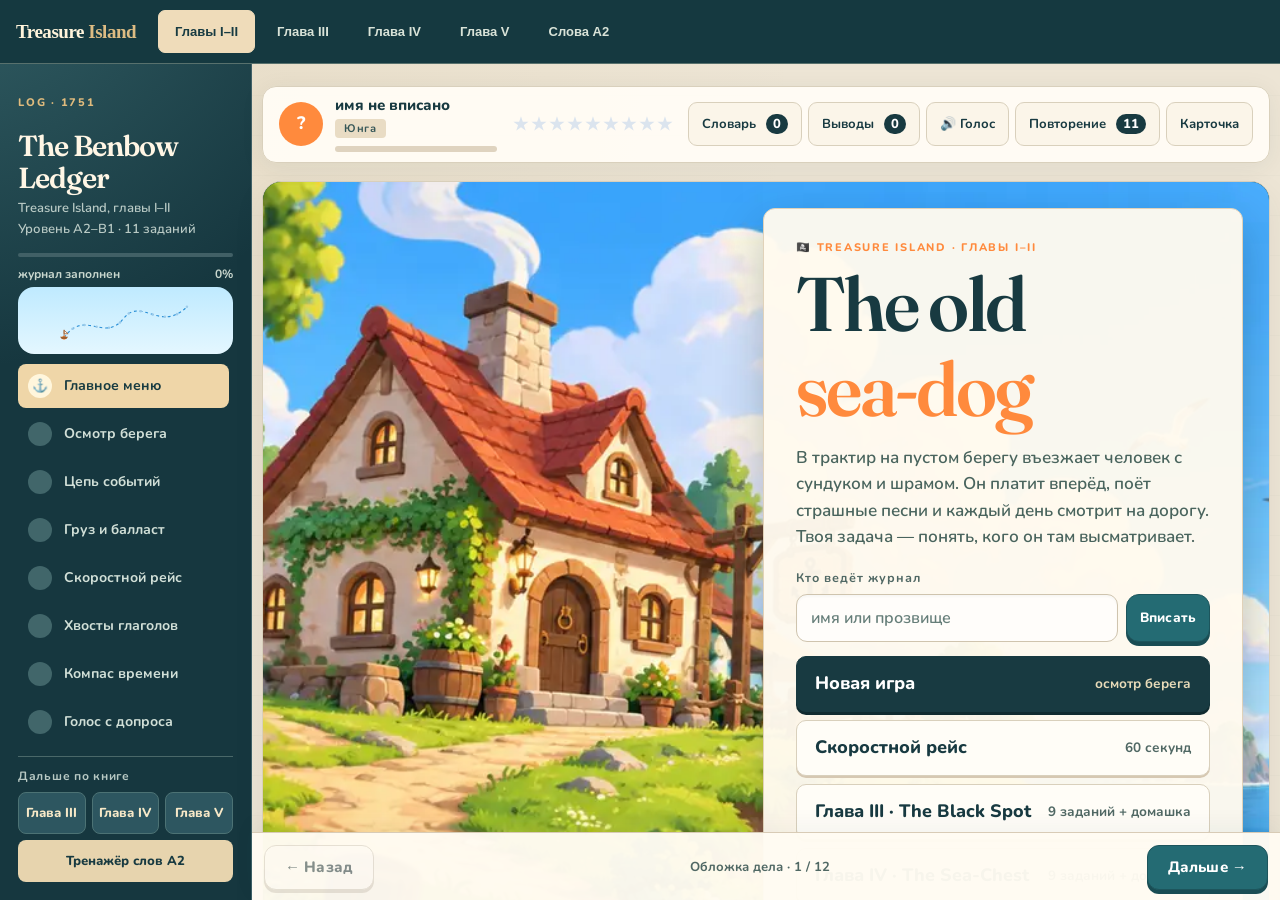
==== commit 35113536: "Redesign all embedded Treasure Island lessons and hub navigation" ====
--- a/index.html
+++ b/index.html
@@ -24,6 +24,18 @@
 .stage iframe{position:absolute;inset:0;width:100%;height:100%;border:0;background:#cfeeff}
 .stage iframe[hidden]{display:none}
 @media (max-width:640px){ .hub b{display:none} .tab{font-size:13px;padding:6px 11px} }
+
+/* The Navigator's Journal · hub */
+.hub{padding:10px max(16px,env(safe-area-inset-right)) 10px max(16px,env(safe-area-inset-left));gap:22px;background:#153940;border-bottom:1px solid #58716d;box-shadow:0 3px 16px rgba(12,40,44,.12)}
+.hub b{font-family:Georgia,serif;font-size:19px;font-weight:600;letter-spacing:-.025em;color:#fff4db}
+.hub b span{color:#ddbc83}
+.tabs{gap:5px}
+.tab{min-height:43px;border:1px solid transparent;border-radius:7px;background:transparent;font-size:13px;font-weight:700;color:#d9e3d8;padding:8px 16px;transition:background .2s,color .2s}
+.tab:hover{background:#2b5359;color:#fff}
+.tab[aria-selected="true"]{color:#173b42;background:#efdcba;border-color:#efdcba;box-shadow:none}
+.tab:focus-visible{outline:2px solid #efdcba}
+.stage,.stage iframe{background:#ede5d5}
+@media(max-width:640px){.hub{gap:7px;padding:7px max(9px,env(safe-area-inset-right)) 7px max(9px,env(safe-area-inset-left))}.tab{padding:8px 11px;min-height:42px;font-size:12.5px}}
 </style>
 </head>
 <body>
@@ -33,11 +45,11 @@
 (() => {
 'use strict';
 const PARTS = {
-  "12": { title:"Главы I–II · The Benbow Ledger", html:"\u003c!doctype html>\n\u003chtml lang=\"ru\">\n\u003chead>\n\u003cmeta charset=\"utf-8\">\n\u003cmeta name=\"viewport\" content=\"width=device-width, initial-scale=1, viewport-fit=cover\">\n\u003cmeta name=\"theme-color\" content=\"#9fdcff\">\n\u003cmeta name=\"apple-mobile-web-app-capable\" content=\"yes\">\n\u003cmeta name=\"apple-mobile-web-app-status-bar-style\" content=\"default\">\n\u003cmeta name=\"format-detection\" content=\"telephone=no\">\n\u003ctitle>The Benbow Ledger · Treasure Island I–II · A2–B1\u003c/title>\n\u003clink rel=\"preconnect\" href=\"https://fonts.googleapis.com\">\n\u003clink rel=\"preconnect\" href=\"https://fonts.gstatic.com\" crossorigin>\n\u003clink href=\"https://fonts.googleapis.com/css2?family=Rubik:wght@500;700;800&family=Nunito:ital,wght@0,600;0,700;0,800;1,600&display=swap\" rel=\"stylesheet\">\n\u003cstyle>\n:root{\n  --ink:#233a57; --ink-soft:#5d6f88; --ink-dim:#98a6b8;\n  --paper:#ffffff; --paper-2:#f4f9ff; --paper-3:#ffffff;\n  --line:#dbe7f3; --rule:#e6eef7; --shadow:#d3e1ef;\n  --tide:#38b6ff; --brass:#ffb020; --signal:#ff5a5f; --moss:#4cc25a; --deep:#233a57;\n  --accent:#ff8a3d; --pad:30px; --r:24px;\n  --ui:Rubik,\"Trebuchet MS\",sans-serif; --story:Nunito,\"Trebuchet MS\",sans-serif;\n}\n*{box-sizing:border-box}\nhtml{-webkit-text-size-adjust:100%;background:#cfeeff}\nbody{margin:0;min-height:100vh;color:var(--ink);font-family:var(--story);font-size:17px;font-weight:600;line-height:1.55;\n  background:\n    radial-gradient(ellipse 22% 9% at 12% 16%,rgba(255,255,255,.9),transparent 70%),\n    radial-gradient(ellipse 18% 7% at 78% 10%,rgba(255,255,255,.85),transparent 70%),\n    radial-gradient(ellipse 26% 10% at 60% 88%,rgba(255,255,255,.7),transparent 70%),\n    linear-gradient(180deg,#9fdcff 0%,#d8f2ff 45%,#fff6e0 100%);background-attachment:fixed}\nbutton,input,textarea,select{font:inherit;color:inherit}\nbutton{cursor:pointer;-webkit-tap-highlight-color:transparent}\n:focus-visible{outline:3px solid var(--accent);outline-offset:3px}\nh1,h2,h3{margin:0;font-family:var(--ui);font-weight:800;line-height:1.05;letter-spacing:-.01em}\n.display{font-family:var(--ui);font-weight:800}\np{margin:0 0 12px}\nb,strong{font-weight:800}\n[hidden]{display:none!important}\n\n/* ========== каркас ========== */\n.shell{display:grid;grid-template-columns:272px minmax(0,1fr);min-height:100vh;overflow-x:clip}\n.rail{position:sticky;top:0;height:100vh;display:flex;flex-direction:column;padding:22px 16px 16px;background:rgba(255,255,255,.92);border-right:2px solid var(--line)}\n.rail-mark{display:inline-block;width:max-content;padding:4px 10px;font-family:var(--ui);font-size:11px;font-weight:700;letter-spacing:.14em;color:#fff;background:var(--accent);border-radius:999px}\n.rail-title{margin:10px 0 4px;font-family:var(--ui);font-size:27px;font-weight:800;line-height:1}\n.rail-sub{margin:0 0 14px;font-size:14px;color:var(--ink-soft)}\n.ink-gauge{height:12px;background:var(--rule);border-radius:12px;overflow:hidden}\n.ink-gauge i{display:block;height:100%;width:0;background:linear-gradient(90deg,#5ddc6a,#2eb84a);border-radius:12px;transition:width .4s}\n.gauge-copy{display:flex;justify-content:space-between;margin:8px 0 4px;font-family:var(--ui);font-size:12px;font-weight:700;color:var(--ink-soft)}\n#courseMap{display:block;width:100%;height:auto;margin:0 0 10px;padding:6px;background:linear-gradient(180deg,#bfeaff,#e4f7ff);border-radius:16px}\n#coursePath{stroke:#2a8fd6!important}\n.tabs{display:grid;gap:4px;overflow-y:auto;padding-right:4px;flex:1 1 auto;min-height:0}\n.tab{display:grid;grid-template-columns:26px 1fr;gap:10px;align-items:center;padding:8px 10px;min-height:42px;text-align:left;\n  font-size:15px;font-weight:700;color:var(--ink-soft);background:transparent;border:0;border-radius:14px;transition:background .15s,color .15s}\n.tab .flag{display:grid;place-items:center;width:24px;height:24px;border-radius:50%;background:var(--rule)!important;border:0;transform:none}\n.tab:hover{color:var(--ink);background:var(--paper-2)}\n.tab.on{color:#fff;background:var(--accent);box-shadow:0 4px 0 color-mix(in srgb,var(--accent) 70%,#000)}\n.tab.on .flag{background:#fff!important}\n.tab.on .flag::after{content:\"⚓\";font-size:13px;color:var(--accent)}\n.rail-tools{display:none}\n.more-ch{display:grid;grid-template-columns:repeat(3,minmax(0,1fr));gap:6px;margin-top:10px;padding-top:10px;border-top:2px dashed var(--line)}\n.more-ch span{grid-column:1/-1;font-family:var(--ui);font-size:12px;font-weight:700;letter-spacing:.06em;color:var(--ink-soft)}\n.more-ch a{display:grid;place-items:center;min-height:42px;font-family:var(--ui);font-size:13px;font-weight:800;color:#fff;text-decoration:none;background:var(--accent);border-radius:12px;box-shadow:0 3px 0 color-mix(in srgb,var(--accent) 65%,#000)}\n.more-ch a.wide{grid-column:1/-1;color:var(--ink);background:var(--paper-2);border:2px solid var(--line);box-shadow:0 3px 0 var(--shadow)}\n\n/* ========== верхняя панель ========== */\n.sheet{min-width:0;padding:18px 26px 112px}\n.bar{position:sticky;top:12px;z-index:30;display:flex;align-items:center;gap:16px;max-width:1160px;margin:0 auto 18px;padding:10px 12px;\n  background:#fff;border:2px solid var(--line);border-radius:22px;box-shadow:0 5px 0 var(--shadow)}\n.bar .bar-k{display:none}\n.who{display:flex;align-items:center;gap:12px;min-width:0;flex:1 1 auto}\n.who .mono{flex:0 0 auto;width:44px;height:44px;border-radius:50%;font-size:18px}\n.who-text{min-width:0;flex:1}\n.bar-v{display:block;overflow:hidden;white-space:nowrap;text-overflow:ellipsis;font-family:var(--ui);font-size:17px;font-weight:800;line-height:1.1}\n.xp-rank{display:inline-block;margin-top:3px;padding:1px 9px;font-family:var(--ui);font-size:11px;font-weight:700;letter-spacing:.06em;color:#fff;background:var(--accent);border-radius:999px}\n.xp-line{height:10px;margin-top:6px;max-width:260px;background:var(--rule);border-radius:10px;overflow:hidden}\n.xp-line i{display:block;height:100%;width:0;background:linear-gradient(90deg,#ffd54a,#ffb020);border-radius:10px;transition:width .5s}\n.xp-copy,.xp-wrap{display:none}\n.bar-mid{flex:0 0 auto}\n.seal-row{display:flex;gap:3px}\n.seal-dot{width:auto;height:auto;border:0;transform:none;font-size:17px;line-height:1;color:#dbe4ee}\n.seal-dot::before{content:\"★\"}\n.seal-dot.on{color:#ffc21a;text-shadow:0 2px 0 #e59400}\n.bar-btns{display:flex;gap:6px;flex:0 0 auto}\n.bar-btn{min-height:40px;padding:7px 13px;font-family:var(--ui);font-size:13px;font-weight:700;white-space:nowrap;color:var(--ink);\n  background:#fff;border:2px solid var(--line);border-radius:14px;box-shadow:0 3px 0 var(--shadow);transition:transform .1s}\n.bar-btn:hover{border-color:var(--accent)}\n.bar-btn:active{transform:translateY(2px);box-shadow:0 1px 0 var(--shadow)}\n.bar-btn b{margin-left:6px;padding:1px 7px;font-weight:800;color:#fff;background:var(--accent);border-radius:999px}\n\n/* ========== лист задания ========== */\n.page{display:none;max-width:1160px;margin:0 auto}\n.page.on{display:block;animation:pop .45s cubic-bezier(.2,1.3,.4,1) both}\n@keyframes pop{from{opacity:0;transform:translateY(16px) scale(.98)}to{opacity:1;transform:none}}\n.folio{position:relative;padding:var(--pad);background:#fff;border:2px solid var(--line);border-radius:var(--r);box-shadow:0 7px 0 var(--shadow);overflow:hidden}\n.folio+.folio{margin-top:26px}\n.folio::before,.folio::after,.folio-mark{display:none}\n.folio.has-hero{padding-top:0}\n.hero{position:relative;display:flex;align-items:flex-end;margin:0 calc(-1*var(--pad)) 24px;min-height:clamp(250px,30vw,360px);padding:22px;overflow:hidden;background:#bfe9ff}\n.hero img{position:absolute;inset:0;width:100%;height:100%;object-fit:cover}\n.page.on .hero img{animation:bob 9s ease-in-out infinite alternate}\n@keyframes bob{from{transform:scale(1.03) translateY(0)}to{transform:scale(1.06) translateY(-6px)}}\n.hero .head{position:relative;z-index:1;width:auto;max-width:100%;margin:0;padding:14px 20px 16px;background:#fff;border:2px solid var(--line);border-radius:20px;box-shadow:0 6px 0 rgba(35,58,87,.18);\n  display:flex;flex-wrap:wrap;align-items:center;gap:10px 16px}\n.head{display:flex;flex-wrap:wrap;justify-content:space-between;align-items:center;gap:14px;padding-bottom:16px;margin-bottom:22px;border-bottom:2px dashed var(--line)}\n.head h2{font-family:var(--ui);font-size:clamp(28px,3.8vw,44px);font-weight:800;color:var(--ink)}\n.kicker{margin:0 0 6px;font-family:var(--ui);font-size:12.5px;font-weight:700;letter-spacing:.08em;color:var(--accent)}\n.stamp{padding:6px 12px;font-family:var(--ui);font-size:13px;font-weight:700;color:#fff;background:var(--accent);border-radius:999px;box-shadow:0 3px 0 color-mix(in srgb,var(--accent) 70%,#000)}\n.task{max-width:70ch;font-size:17px;color:var(--ink)}\n.task b{color:color-mix(in srgb,var(--accent) 85%,#000)}\n.note-ru{max-width:70ch;padding:14px 16px;font-size:15.5px;color:var(--ink-soft);background:#eef8ff;border-radius:16px}\n\n/* реплика героя — пузырь */\n.folio > .task.has-portrait{display:grid;grid-template-columns:62px 1fr;gap:14px;align-items:start;max-width:820px;padding:0;background:none}\n.task .portrait{width:62px;height:62px}\n.task .portrait .mono{width:62px;height:62px;border-radius:50%;font-size:30px;border:3px solid #fff;box-shadow:0 4px 0 var(--shadow)}\n.task.has-portrait > div{position:relative;padding:14px 18px;background:color-mix(in srgb,var(--accent) 12%,#fff);border:2px solid color-mix(in srgb,var(--accent) 35%,#fff);border-radius:20px}\n.task.has-portrait > div::before{content:\"\";position:absolute;left:-11px;top:20px;width:18px;height:18px;background:inherit;border-left:2px solid color-mix(in srgb,var(--accent) 35%,#fff);border-bottom:2px solid color-mix(in srgb,var(--accent) 35%,#fff);transform:rotate(45deg)}\n.speaker{display:block;margin-bottom:2px;font-family:var(--ui);font-size:13px;font-weight:800;color:color-mix(in srgb,var(--accent) 85%,#000)}\n.mono{display:grid;place-items:center;font-style:normal;font-weight:800;color:#fff;background:var(--c)}\n\n/* ========== титульный экран ========== */\n.folio.cover{padding:0}\n.cover{position:relative;display:block;min-height:min(700px,calc(100vh - 110px))}\n.cover-art{position:absolute;inset:0;background:#bfe9ff}\n.cover-art img{width:100%;height:100%;object-fit:cover;object-position:center}\n.art-tag{display:none}\n.cover-copy{position:relative;z-index:1;max-width:520px;margin:34px;padding:30px 32px 26px;background:rgba(255,255,255,.96);border:2px solid var(--line);border-radius:28px;box-shadow:0 8px 0 rgba(35,58,87,.18)}\n.cover h1{font-family:var(--ui);font-size:clamp(46px,5.6vw,72px);font-weight:800;line-height:.95;color:var(--ink)}\n.cover h1 i{display:block;font-style:normal;color:var(--accent)}\n.deck{max-width:44ch;margin:14px 0 18px;font-size:17px;color:var(--ink-soft)}\n.cover-copy > .row{display:none}\n.id-box{margin:0 0 14px}\n.id-box label{display:block;margin-bottom:6px;font-family:var(--ui);font-size:12.5px;font-weight:700;color:var(--ink-soft)}\n.id-row{display:grid;grid-template-columns:1fr auto;gap:8px}\n.menu{display:grid;gap:8px;margin:4px 0 6px}\n.menu button{display:flex;align-items:center;justify-content:space-between;gap:12px;padding:13px 18px;text-align:left;font-family:var(--ui);font-size:18px;font-weight:800;\n  color:var(--ink);background:#fff;border:2px solid var(--line);border-radius:18px;box-shadow:0 4px 0 var(--shadow);transition:transform .1s}\n.menu button small{font-family:var(--story);font-size:13.5px;font-weight:700;color:var(--ink-soft)}\n.menu button:hover{border-color:var(--accent)}\n.menu button:active{transform:translateY(3px);box-shadow:0 1px 0 var(--shadow)}\n.menu button.main{color:#fff;background:linear-gradient(180deg,#5ddc6a,#35c04a);border-color:#2ea343;box-shadow:0 5px 0 #248a37}\n.menu button.main small{color:rgba(255,255,255,.9)}\n.route{display:grid;grid-template-columns:repeat(3,1fr);gap:10px;margin-top:16px}\n.route div{padding:10px 12px;font-size:13px;line-height:1.35;color:var(--ink-soft);background:var(--paper-2);border-radius:14px}\n.route b{display:block;font-family:var(--ui);font-size:14px;font-weight:800;color:var(--ink)}\n.cast-wrap{position:relative;z-index:1;margin:0 34px 30px;max-width:720px}\n.cast-wrap .kicker{display:inline-block;padding:4px 12px;color:#fff;background:rgba(35,58,87,.75);border-radius:999px}\n.cast{display:grid;grid-template-columns:repeat(4,minmax(0,1fr));gap:10px}\n.cast-card{display:grid;grid-template-columns:44px 1fr;gap:10px;align-items:center;padding:10px 12px;background:rgba(255,255,255,.95);border:2px solid var(--line);border-radius:18px;box-shadow:0 4px 0 rgba(35,58,87,.15)}\n.cast-card .mono{width:44px;height:44px;border-radius:50%;font-size:22px}\n.cast-card b{display:block;font-family:var(--ui);font-size:14px;font-weight:800;line-height:1.1}\n.cast-card span{font-size:12px;font-weight:700;color:var(--c)}\n\n/* ========== кнопки, поля ========== */\n.btn{min-height:46px;padding:10px 20px;font-family:var(--ui);font-size:15px;font-weight:800;color:#fff;background:var(--tide);border:0;border-radius:16px;\n  box-shadow:0 5px 0 color-mix(in srgb,var(--tide) 70%,#000);transition:transform .1s,box-shadow .1s,filter .15s}\n.btn:hover{filter:brightness(1.06)}\n.btn:active{transform:translateY(4px);box-shadow:0 1px 0 color-mix(in srgb,var(--tide) 70%,#000)}\n.btn.ghost{color:var(--ink);background:#fff;border:2px solid var(--line);box-shadow:0 4px 0 var(--shadow)}\n.btn.ghost:active{box-shadow:0 1px 0 var(--shadow)}\n.btn.small{min-height:38px;padding:6px 13px;font-size:13.5px;border-radius:13px}\n.btn.flag{background:var(--accent);box-shadow:0 5px 0 color-mix(in srgb,var(--accent) 70%,#000)}\n.btn:disabled{opacity:.4}\n.row{display:flex;flex-wrap:wrap;gap:10px;align-items:center}\n.mono-note{font-size:14px;color:var(--ink-soft)}\n.field{width:100%;min-height:48px;padding:11px 14px;color:var(--ink);background:#f6faff;border:2px solid var(--line);border-radius:14px;font-weight:700;transition:border-color .15s,background .15s}\n.field:focus{outline:none;border-color:var(--accent);background:#fff}\n.field::placeholder{color:var(--ink-dim);font-weight:600}\ntextarea.field{min-height:130px;resize:vertical}\n\n/* ========== проверки и уведомления ========== */\n.skill{display:inline-flex;align-items:center;gap:6px;padding:5px 10px;font-family:var(--ui);font-size:12.5px;font-weight:800;color:#fff;background:var(--sk,var(--accent));border-radius:999px}\n.skill i{font-style:normal;font-weight:700;opacity:.9}\n.check-banner{position:fixed;left:50%;top:18px;z-index:150;visibility:hidden;width:min(460px,calc(100vw - 28px));padding:16px 22px;text-align:center;\n  background:#fff;border:3px solid var(--moss);border-radius:22px;box-shadow:0 7px 0 rgba(35,58,87,.2);transform:translate(-50%,-160%) scale(.9);transition:transform .4s cubic-bezier(.2,1.4,.4,1)}\n.check-banner.show{visibility:visible;transform:translate(-50%,0) scale(1)}\n.check-banner.fail{border-color:var(--signal)}\n.check-banner small{display:block;font-family:var(--ui);font-size:12px;font-weight:700;color:var(--ink-soft)}\n.check-banner b{display:block;font-family:var(--ui);font-size:30px;font-weight:800;color:var(--moss)}\n.check-banner b::after{content:\" 🎉\"}\n.check-banner.fail b{color:var(--signal)}\n.check-banner.fail b::after{content:\" 💥\"}\n.check-banner span{display:block;font-size:15px;color:var(--ink-soft)}\n.quest-done{position:fixed;right:18px;bottom:92px;z-index:150;visibility:hidden;width:min(340px,calc(100vw - 28px));padding:16px 18px 16px 64px;background:#fff;border:3px solid #ffc21a;border-radius:22px;\n  box-shadow:0 7px 0 rgba(35,58,87,.2);transform:translateX(130%);transition:transform .45s cubic-bezier(.2,1.3,.4,1)}\n.quest-done::before{content:\"⭐\";position:absolute;left:16px;top:16px;font-size:34px}\n.quest-done.show{visibility:visible;transform:none}\n.quest-done small{font-family:var(--ui);font-size:12px;font-weight:800;color:#e59400}\n.quest-done b{display:block;margin:2px 0;font-family:var(--ui);font-size:19px;font-weight:800}\n.quest-done span{font-size:14px;color:var(--ink-soft)}\n.shake{animation:shake .38s linear}\n@keyframes shake{20%{transform:translateX(-7px)}40%{transform:translateX(6px)}60%{transform:translateX(-3px)}80%{transform:translateX(2px)}}\n\n/* ========== блоки ========== */\n.grid2{display:grid;grid-template-columns:repeat(2,minmax(0,1fr));gap:18px}\n.grid3{display:grid;grid-template-columns:repeat(3,minmax(0,1fr));gap:14px}\n.slab{padding:20px;background:var(--paper-2);border:2px solid var(--rule);border-radius:20px}\n.slab.tide{color:#fff;background:var(--accent);border-color:color-mix(in srgb,var(--accent) 80%,#000);box-shadow:0 6px 0 color-mix(in srgb,var(--accent) 65%,#000)}\n.slab.tide h3{color:#fff}\n.slab.tide .opt{color:var(--ink);background:#fff}\n.slab.tide .opt.pick{color:#fff;background:var(--ink)}\n.slab.tide .frame,.slab.tide .mono-note{color:#fff!important;border-color:rgba(255,255,255,.4)!important}\n.status{min-height:22px;margin-top:12px;font-size:16px;font-weight:700;color:var(--ink-soft)}\n.status.ok{color:#2e9e3c}\n.status.no{color:var(--signal)}\n\n/* карта берега */\n.scene{display:grid;grid-template-columns:minmax(0,1.1fr) minmax(280px,.9fr);border:2px solid var(--line);border-radius:20px;overflow:hidden}\n.scene-art{position:relative;background:#e8dcbe}\n.scene-art svg{display:block;width:100%;height:auto}\n.spot{position:absolute;width:38px;height:38px;margin:-19px 0 0 -19px;padding:0;font-family:var(--ui);font-size:17px;font-weight:800;color:#fff;background:var(--signal);border:3px solid #fff;border-radius:50%;box-shadow:0 3px 0 rgba(0,0,0,.25);animation:hop 1.6s ease-in-out infinite}\n.spot.found{background:var(--moss);animation:none}\n@keyframes hop{50%{transform:translateY(-6px)}}\n.spot span{position:absolute;left:50%;bottom:calc(100% + 10px);width:max-content;max-width:200px;padding:8px 11px;font-size:14px;line-height:1.35;color:var(--ink);background:#fff;border:2px solid var(--line);border-radius:12px;transform:translateX(-50%);opacity:0;transition:opacity .2s;pointer-events:none}\n.spot.found span{opacity:1}\n.spot-count{position:absolute;right:12px;bottom:12px;padding:6px 12px;font-family:var(--ui);font-size:13px;font-weight:800;color:#fff;background:var(--ink);border-radius:999px}\n.scene-panel{padding:24px;background:var(--paper-2)}\n.scene-panel h3{font-size:24px!important;margin-bottom:12px!important}\n.opts{display:grid;gap:8px;counter-reset:o}\n.opt{display:flex;align-items:center;gap:12px;min-height:50px;padding:10px 14px;text-align:left;font-size:16.5px;font-weight:700;color:var(--ink);background:#fff;border:2px solid var(--line);border-radius:16px;box-shadow:0 4px 0 var(--shadow);transition:transform .1s}\n.opt::before{counter-increment:o;content:counter(o);flex:0 0 auto;display:grid;place-items:center;width:28px;height:28px;font-family:var(--ui);font-size:14px;font-weight:800;color:#fff;background:var(--accent);border-radius:50%}\n.opt:hover{border-color:var(--accent)}\n.opt:active{transform:translateY(3px);box-shadow:0 1px 0 var(--shadow)}\n.opt.pick{color:#fff;background:var(--accent);border-color:color-mix(in srgb,var(--accent) 75%,#000);box-shadow:0 4px 0 color-mix(in srgb,var(--accent) 65%,#000)}\n.opt.pick::before{color:var(--accent);background:#fff}\n.opt.right{color:#fff;background:var(--moss);border-color:#2ea343}\n.opt.wrong{color:#fff;background:var(--signal);border-color:#d8383e}\n\n/* цепь событий */\n.chain{display:grid;gap:10px;counter-reset:c}\n.link{display:grid;grid-template-columns:38px 1fr auto;gap:14px;align-items:center;padding:12px 14px;background:#fff;border:2px solid var(--line);border-radius:18px;box-shadow:0 4px 0 var(--shadow)}\n.link::before{counter-increment:c;content:counter(c);display:grid;place-items:center;width:36px;height:36px;font-family:var(--ui);font-size:16px;font-weight:800;color:#fff;background:var(--accent);border-radius:50%}\n.link.ok{background:#eafbe9;border-color:#9fe0a5}\n.link.ok::before{background:var(--moss)}\n.link.no{background:#fff0f0;border-color:#ffb3b5}\n.arrows{display:flex;gap:6px}\n.arrows button{width:42px;min-height:42px;font-size:18px;font-weight:800;color:var(--ink);background:var(--paper-2);border:2px solid var(--line);border-radius:12px;box-shadow:0 3px 0 var(--shadow)}\n.arrows button:active{transform:translateY(2px);box-shadow:none}\n\n/* манифест */\n.manifest{display:grid;grid-template-columns:minmax(0,.85fr) minmax(260px,1fr);border:2px solid var(--line);border-radius:20px;overflow:hidden}\n.manifest-copy{padding:24px;color:#fff;background:linear-gradient(160deg,var(--accent),color-mix(in srgb,var(--accent) 70%,#2a4a8a))}\n.manifest-copy h3{color:#fff}\n.manifest-copy p{color:rgba(255,255,255,.92);font-size:15.5px}\n.manifest-copy .mono-note{color:#fff!important;font-family:var(--ui);font-size:13px;font-weight:800}\n.manifest-stage{display:grid;place-items:center;padding:30px 22px;text-align:center;background:var(--paper-2)}\n.crate{width:min(340px,100%);min-height:118px;display:grid;place-items:center;padding:22px;font-family:var(--ui);font-size:29px;font-weight:800;color:var(--ink);\n  background:#ffe9b8;border:3px solid #e8b04a;border-radius:20px;box-shadow:0 7px 0 #d99a2a;transform:rotate(-1.5deg)}\n.crate-acts{display:grid;grid-template-columns:1fr 1fr;gap:10px;width:min(340px,100%);margin-top:18px}\n\n/* словарные карточки */\n.cards{display:grid;grid-template-columns:repeat(3,minmax(0,1fr));gap:16px}\n.card{position:relative;display:flex;flex-direction:column;padding:18px;background:#fff;border:2px solid color-mix(in srgb,var(--c) 45%,#fff);border-radius:20px;box-shadow:0 5px 0 color-mix(in srgb,var(--c) 40%,#fff);transition:transform .15s}\n.card:hover{transform:translateY(-3px) rotate(-.4deg)}\n.cards .card:nth-child(6n+1){--c:#ff8a3d}.cards .card:nth-child(6n+2){--c:#22c3b3}.cards .card:nth-child(6n+3){--c:#ffb020}\n.cards .card:nth-child(6n+4){--c:#8a63d2}.cards .card:nth-child(6n+5){--c:#ff5a8a}.cards .card:nth-child(6n){--c:#38a0ff}\n.card.done{background:#eafbe9;border-color:#9fe0a5;box-shadow:0 5px 0 #9fe0a5}\n.card .tagline{align-self:flex-start;padding:2px 10px;font-family:var(--ui);font-size:11.5px;font-weight:800;color:#fff;background:var(--c,var(--accent));border-radius:999px}\n.card .term{margin:10px 0 6px;font-family:var(--ui);font-size:22px;font-weight:800;line-height:1.1;color:var(--ink)}\n.card .gloss{margin:0 0 8px;font-size:15px;color:var(--ink-soft)}\n.card .ex{margin:auto 0 0;padding:10px 12px;font-size:14.5px;font-style:italic;background:var(--paper-2);border-radius:12px}\n.card .ru{display:none;margin:8px 0 0;font-size:15px;font-weight:800;color:color-mix(in srgb,var(--c) 80%,#000)}\n.card .ru.open{display:block}\n.card-acts{display:flex;flex-wrap:wrap;gap:6px;margin-top:12px}\nbody.a2 .b1{display:none}\nbody.hard .ru,body.hard .ru.open,body.hard .frame,body.hard [data-reveal],body.hard [data-model]{display:none!important}\n\n/* строки */\n.rows{display:grid;gap:10px}\n.rowline{display:grid;grid-template-columns:minmax(0,1fr) minmax(220px,.5fr);gap:14px;align-items:center;padding:12px 15px;background:#fff;border:2px solid var(--line);border-radius:18px;box-shadow:0 4px 0 var(--shadow)}\n.pair{display:grid;grid-template-columns:1fr 1fr;gap:8px}\n.pick{min-height:44px;padding:6px 10px;font-size:14.5px;font-weight:700;color:var(--ink);background:var(--paper-2);border:2px solid var(--line);border-radius:12px;box-shadow:0 3px 0 var(--shadow)}\n.pick:hover{border-color:var(--accent)}\n.pick.right{color:#fff;background:var(--moss);border-color:#2ea343;box-shadow:0 3px 0 #248a37}\n.pick.wrong{color:#fff;background:var(--signal);border-color:#d8383e;box-shadow:0 3px 0 #b82c31}\n.rule-pair{display:grid;grid-template-columns:repeat(2,minmax(0,1fr));gap:16px;margin-bottom:22px}\n.rule{padding:18px;background:#eef8ff;border:2px solid #bfe3ff;border-radius:20px}\n.rule.evt{background:#fff3ea;border-color:#ffd0b0}\n.rule h3{font-size:21px!important}\n.form{display:inline-block;margin:6px 0 10px;padding:4px 12px;font-family:var(--ui);font-size:14px;font-weight:800;color:#fff;background:var(--tide);border-radius:999px}\n.rule.evt .form{background:#ff8a3d}\n\n/* письмо */\n.write{padding:16px;background:#fff;border:2px solid var(--line);border-radius:20px;box-shadow:0 4px 0 var(--shadow)}\n.write+.write{margin-top:12px}\n.write-head{display:flex;flex-wrap:wrap;gap:10px;align-items:center;margin-bottom:10px}\n.write-head .n{display:grid;place-items:center;width:32px;height:32px;font-family:var(--ui);font-size:15px;font-weight:800;color:#fff;background:var(--accent);border-radius:50%}\n.write-head .q{flex:1 1 200px;font-size:17px;font-weight:700}\n.tools{display:flex;flex-wrap:wrap;gap:6px}\n.target{display:inline-block;margin-bottom:10px;padding:3px 12px;font-family:var(--ui);font-size:13px;font-weight:800;color:color-mix(in srgb,var(--accent) 85%,#000);background:color-mix(in srgb,var(--accent) 15%,#fff);border-radius:999px}\n.fb{min-height:20px;margin-top:9px;font-size:15.5px;line-height:1.5;color:var(--ink-soft)}\n.fb .w-ok{color:#2e9e3c;font-weight:800}\n.fb .w-no{color:var(--signal);text-decoration:line-through}\n.fb .model{display:block;margin-top:5px;font-weight:800;color:#2a8fd6}\n.write.ok{background:#eafbe9;border-color:#9fe0a5;box-shadow:0 4px 0 #9fe0a5}\n.write.no{background:#fff0f0;border-color:#ffb3b5;box-shadow:0 4px 0 #ffb3b5}\n.tally{display:flex;flex-wrap:wrap;justify-content:space-between;align-items:center;gap:12px;margin-top:18px;padding:14px 16px;background:var(--paper-2);border:2px dashed var(--line);border-radius:20px}\n.tally > span:first-child{font-family:var(--ui);font-size:14px;font-weight:800;color:var(--ink-soft)}\n.tally strong{font-family:var(--ui);font-size:28px;font-weight:800;color:var(--accent)}\n\n/* разговорные карты */\n.talk{display:grid;grid-template-columns:minmax(170px,.34fr) minmax(0,1fr);gap:20px;align-items:center;margin-top:26px;padding:22px;\n  color:#fff;background:radial-gradient(circle at 1px 1px,rgba(255,255,255,.2) 1.5px,transparent 2px) 0 0/18px 18px,linear-gradient(135deg,var(--accent),color-mix(in srgb,var(--accent) 55%,#6a4fc0));border-radius:24px;box-shadow:0 7px 0 color-mix(in srgb,var(--accent) 55%,#000)}\n.talk h3{font-family:var(--ui);font-size:26px;font-weight:800;color:#fff}\n.talk p{font-size:15px;color:rgba(255,255,255,.92)}\n.talk .kicker{color:#fff!important;opacity:.9}\n.talk-card{padding:18px;color:var(--ink);background:#fff;border-radius:20px;box-shadow:0 5px 0 rgba(0,0,0,.12)}\n.talk-q{min-height:52px;margin:0 0 14px;font-family:var(--ui);font-size:clamp(18px,2vw,22px);font-weight:700;line-height:1.3}\n.talk-q::before{content:\"💬 \"}\n.twist{margin-top:12px;padding:9px 12px;font-size:15px;font-weight:700;color:#8a4a00;background:#fff3cf;border-radius:12px}\n.frame{margin-top:12px;padding-top:10px;border-top:2px dashed var(--line);font-size:15px;color:var(--ink-soft)}\n\n/* слушание, финал */\n.court{display:grid;grid-template-columns:repeat(3,minmax(0,1fr));gap:10px;margin:14px 0 20px}\n.court-card{display:grid;grid-template-columns:52px 1fr;gap:12px;align-items:center;padding:12px;background:#fff;border:2px solid var(--line);border-radius:18px;box-shadow:0 4px 0 var(--shadow)}\n.court-card .mono{width:52px;height:52px;border-radius:50%;font-size:26px}\n.court-card b{display:block;font-family:var(--ui);font-size:16px;font-weight:800;color:var(--ink)}\n.court-card span{font-size:14px;color:var(--ink-soft)}\n.clock{padding:18px;text-align:center;background:#fff;border:2px solid var(--line);border-radius:20px}\n.clock b{display:block;font-family:var(--ui);font-size:48px;font-weight:800;font-variant-numeric:tabular-nums;color:var(--ink)}\n.check{display:flex;gap:10px;align-items:flex-start;font-size:16px;margin-bottom:8px}\n.check input{width:20px;height:20px;margin-top:3px;accent-color:var(--moss)}\n.gapline{display:grid;grid-template-columns:minmax(0,1fr) minmax(170px,.4fr) auto;gap:11px;align-items:center;padding:12px 14px;background:#fff;border:2px solid var(--line);border-radius:18px}\n.gapline.ok{background:#eafbe9;border-color:#9fe0a5}\n.gapline.no{background:#fff0f0;border-color:#ffb3b5}\n.wax{display:grid;place-items:center;width:170px;height:170px;margin:10px auto 16px;text-align:center;background:radial-gradient(circle at 35% 30%,#ffe066,#ffb020 70%);border:4px solid #fff;border-radius:50%;box-shadow:0 7px 0 #e59400,0 0 0 8px rgba(255,194,26,.25)}\n.wax b{display:block;font-family:var(--ui);font-size:42px;font-weight:800;color:#7a4a00}\n.wax span{font-family:var(--ui);font-size:11px;font-weight:800;color:#7a4a00}\n\n/* игровой слой */\n.arena{padding:22px;background:var(--paper-2);border:2px solid var(--line);border-radius:22px}\n.arena-top{display:grid;grid-template-columns:repeat(4,1fr);gap:10px;margin-bottom:14px}\n.arena-top div{padding:10px 12px;text-align:center;background:#fff;border:2px solid var(--line);border-radius:16px;box-shadow:0 4px 0 var(--shadow)}\n.arena-k{display:block;font-family:var(--ui);font-size:12px;font-weight:700;color:var(--ink-soft)}\n.arena-top b{font-family:var(--ui);font-size:30px;font-weight:800}\n#rfCombo{color:var(--accent)}\n.arena-bar{height:12px;background:#fff;border:2px solid var(--line);border-radius:12px;overflow:hidden}\n.arena-bar i{display:block;height:100%;width:100%;background:linear-gradient(90deg,#ffd54a,var(--accent));transition:width 1s linear}\n.arena-q{min-height:66px;margin:18px 0 14px;font-family:var(--ui);font-size:clamp(24px,3vw,34px);font-weight:800;line-height:1.15;text-align:center}\n.arena-opts{display:grid;grid-template-columns:repeat(2,minmax(0,1fr));gap:10px}\n.arena-opt{display:grid;grid-template-columns:30px 1fr;gap:12px;align-items:center;min-height:60px;padding:12px 14px;text-align:left;font-family:var(--ui);font-size:17px;font-weight:700;color:var(--ink);background:#fff;border:2px solid var(--line);border-radius:18px;box-shadow:0 5px 0 var(--shadow)}\n.arena-opt span{display:grid;place-items:center;width:30px;height:30px;font-size:14px;color:#fff;background:var(--accent);border-radius:50%}\n.arena-opt:active{transform:translateY(4px);box-shadow:0 1px 0 var(--shadow)}\n.arena-opt.hit{color:#fff;background:var(--moss);border-color:#2ea343;box-shadow:0 5px 0 #248a37}\n.arena-opt.miss{color:#fff;background:var(--signal);border-color:#d8383e;box-shadow:0 5px 0 #b82c31}\n.bar-btn.live,.btn.live{color:#fff!important;background:var(--signal)!important;box-shadow:0 4px 0 #b82c31!important}\n.memo{margin-top:12px;padding:13px 15px;background:var(--paper-2);border:2px dashed var(--line);border-radius:18px}\n.memo audio,.fb audio{width:100%;margin-top:8px}\n.rev-card{margin-top:16px;padding:22px;background:#fff;border:2px solid var(--line);border-radius:22px;box-shadow:0 5px 0 var(--shadow)}\n.rev-ru{margin:8px 0 14px;font-size:22px;font-weight:800}\n.rev-en{margin:0 0 16px;font-family:var(--ui);font-size:30px;font-weight:800;color:var(--accent)}\n\n/* мастер игры */\n.teach{display:none;margin:18px 0;padding:14px 16px;font-size:15px;color:#5a4a1a;background:#fff8dc;border:2px dashed #f0d27a;border-radius:18px}\nbody.teacher .teach{display:block}\n.teach::before{content:\"🎓 Для мастера игры\";display:block;margin-bottom:6px;font-family:var(--ui);font-size:13px;font-weight:800;color:#b07a00}\n\n/* низ, панели */\n.foot{position:fixed;left:272px;right:0;bottom:0;z-index:28;display:flex;justify-content:space-between;align-items:center;gap:12px;\n  padding:12px 26px calc(12px + env(safe-area-inset-bottom));background:rgba(255,255,255,.95);border-top:2px solid var(--line)}\n.foot .mid{font-family:var(--ui);font-size:13px;font-weight:700;color:var(--ink-soft)}\n.foot .btn{background:linear-gradient(180deg,#5ddc6a,#35c04a);box-shadow:0 5px 0 #248a37}\n.foot .btn.ghost{color:var(--ink);background:#fff;border:2px solid var(--line);box-shadow:0 4px 0 var(--shadow)}\n.toast{position:fixed;left:50%;bottom:96px;z-index:140;max-width:min(440px,calc(100vw - 32px));padding:12px 18px;font-size:15.5px;font-weight:700;color:#fff;background:var(--ink);border-radius:16px;box-shadow:0 5px 0 rgba(0,0,0,.2);transform:translate(-50%,14px);opacity:0;transition:.25s;pointer-events:none}\n.toast.show{opacity:1;transform:translate(-50%,0)}\n.drawer-bg{position:fixed;inset:0;z-index:80;display:none;background:rgba(35,58,87,.4)}\n.drawer-bg.open{display:block}\n.drawer{position:absolute;top:0;right:0;width:min(440px,100%);height:100%;overflow-y:auto;padding:26px 22px calc(28px + env(safe-area-inset-bottom));background:#f4f9ff;border-left:2px solid var(--line);border-radius:28px 0 0 28px}\n.drawer h2{font-family:var(--ui);font-size:32px;font-weight:800}\n.drawer .opt{width:100%;margin-bottom:8px}\n.drawer .opt::before{content:none}\n.drawer .opt.pick{color:#fff}\n.drawer .opt.pick b,.drawer .opt.pick span{color:#fff!important}\n.slip{margin-top:10px;padding:13px 15px;background:#fff;border:2px solid var(--line);border-radius:16px;box-shadow:0 4px 0 var(--shadow)}\n.slip b{display:block;font-family:var(--ui);font-size:16px;font-weight:800}\n.slip span{font-size:14.5px;color:var(--ink-soft)}\n.vword{display:grid;grid-template-columns:1fr auto auto;gap:9px;align-items:center;margin-top:8px;padding:11px 13px;background:#fff;border:2px solid var(--line);border-radius:16px}\n.vword b{display:block;font-family:var(--ui);font-size:17px;font-weight:800}\n.vword span{font-size:14.5px;color:var(--ink-soft)}\n.vword button{min-height:36px;min-width:38px;padding:4px 8px;background:var(--paper-2);border:2px solid var(--line);border-radius:10px}\n.empty{padding:24px;text-align:center;font-size:15.5px;color:var(--ink-soft);background:#fff;border:2px dashed var(--line);border-radius:18px}\n.tr{position:fixed;z-index:130;display:none;width:min(290px,calc(100vw - 22px));padding:15px;background:#fff;border:2px solid var(--line);border-radius:20px;box-shadow:0 7px 0 rgba(35,58,87,.18)}\n.tr.open{display:block}\n.tr-w{margin:0 0 4px;font-family:var(--ui);font-size:21px;font-weight:800}\n.tr-r{margin:0;font-size:16.5px;font-weight:700}\n.tr-s{margin:8px 0 0;font-family:var(--ui);font-size:11px;font-weight:700;color:var(--ink-dim)}\n.tr-a{display:flex;gap:7px;margin-top:12px}\n.tr-a button{min-height:36px;padding:5px 11px;font-family:var(--ui);font-size:13px;font-weight:800;color:var(--ink);background:var(--paper-2);border:2px solid var(--line);border-radius:12px}\n.tr-a button.keep{color:#fff;background:var(--accent);border-color:var(--accent)}\n.tr-a button.keep.done{background:var(--moss);border-color:var(--moss)}\n\n/* ========== телефон ========== */\n.mob,.mobnav{display:none}\n@media (max-width:1000px){\n  :root{--pad:16px}\n  .shell{display:block}\n  .rail{display:none}\n  .mob{position:sticky;top:0;z-index:60;display:grid;grid-template-columns:1fr auto;gap:10px;align-items:center;padding:10px 14px;background:#fff;border-bottom:2px solid var(--line)}\n  .mob b{display:block;font-family:var(--ui);font-size:18px;font-weight:800}\n  .mob span{font-family:var(--ui);font-size:12px;font-weight:700;color:var(--ink-soft)}\n  .mob button{min-height:42px;padding:7px 14px;font-family:var(--ui);font-size:14px;font-weight:800;color:#fff;background:var(--accent);border:0;border-radius:14px;box-shadow:0 4px 0 color-mix(in srgb,var(--accent) 65%,#000)}\n  #mobSet{color:var(--ink)!important;background:#fff!important;border:2px solid var(--line)!important;box-shadow:0 3px 0 var(--shadow)!important}\n  .mobnav{padding:12px;background:#fff;border-bottom:2px solid var(--line)}\n  .mobnav.open{display:block}\n  .mobnav .tab{color:var(--ink)}\n  .mobtools{display:none}\n  .sheet{padding:12px 10px 112px}\n  .bar{position:static;flex-wrap:wrap;gap:10px;margin-bottom:12px;padding:10px}\n  .bar-mid{order:2;margin-left:auto}\n  .bar-btns{order:3;flex:1 1 100%;overflow-x:auto;padding-bottom:4px;scrollbar-width:none}\n  .bar-btns::-webkit-scrollbar{display:none}\n  .xp-line{max-width:none}\n  .who .mono{width:38px;height:38px;font-size:16px}\n  .hero{min-height:250px;padding:14px}\n  .hero .head{padding:12px 14px}\n  .head h2{font-size:26px}\n  .cover{display:flex;flex-direction:column;min-height:auto}\n  .cover-art{order:-1;position:relative;height:260px}\n  .cover-copy{margin:-40px 12px 14px;padding:22px 18px 18px}\n  .cover h1{font-size:46px}\n  .cast-wrap{margin:0 12px 18px}\n  .cast{grid-template-columns:1fr 1fr}\n  .scene,.manifest,.talk,.grid2,.grid3,.cards,.rule-pair,.court{grid-template-columns:1fr}\n  .rowline,.gapline{grid-template-columns:1fr}\n  .route{grid-template-columns:1fr}\n  .arena-top{grid-template-columns:repeat(2,1fr)}\n  .arena-opts{grid-template-columns:1fr}\n  .foot{left:0;padding:10px 12px calc(10px + env(safe-area-inset-bottom))}\n  .foot .mid{display:none}\n  .foot .btn{flex:1}\n  .quest-done{right:12px;bottom:84px}\n  .folio > .task.has-portrait{grid-template-columns:48px 1fr;gap:12px}\n  .task .portrait,.task .portrait .mono{width:48px;height:48px;font-size:24px}\n}\n@media (max-width:560px){\n  .crate-acts{grid-template-columns:1fr}\n  .field,textarea.field{font-size:16px}\n  .menu button small{display:none}\n}\n\n.scene-art{background:#8fd8ff}\n@media (min-width:1001px){\n  .cover-copy{margin:30px 30px 20px auto;max-width:480px}\n  .cover-art img{object-position:left bottom}\n  .cast-wrap{margin:0 30px 26px auto;max-width:480px}\n  .cast{grid-template-columns:1fr 1fr}\n}\n.route{grid-template-columns:1fr;gap:6px;margin-top:14px}\n.route div{display:flex;gap:8px;align-items:baseline;padding:8px 12px}\n.route b{flex:0 0 auto}\n\n@media (min-width:1001px){\n  .cover .route,.cast-wrap{display:none}\n  .cover{min-height:0}\n  .cover-copy{margin:26px 26px 26px auto}\n  .cover-art img{object-position:30% 85%}\n}\n@media (prefers-reduced-motion:reduce){*,*::before,*::after{transition:none!important;animation:none!important}}\n\n\n/* ========== iPhone / iOS Safari hardening ========== */\nhtml{overflow-x:hidden}\nhtml,body{width:100%;max-width:100%}\nbody{overflow-x:clip}\nhtml{-webkit-tap-highlight-color:transparent;overscroll-behavior-y:none}\nbody{min-height:100svh;min-height:100dvh;-webkit-overflow-scrolling:touch}\nbutton,[role=\"button\"],.tab,.opt,.spot,.check,label{touch-action:manipulation}\nbutton,.btn,.bar-btn,.tab,.menu button{min-height:44px}\nimg,svg,video,audio{max-width:100%}\ninput,textarea,select{font-size:16px!important}\n@supports (padding:max(0px)){\n  .mob{padding-top:max(10px,env(safe-area-inset-top));padding-left:max(14px,env(safe-area-inset-left));padding-right:max(14px,env(safe-area-inset-right))}\n  .sheet{padding-left:max(10px,env(safe-area-inset-left));padding-right:max(10px,env(safe-area-inset-right))}\n  .foot{padding-left:max(12px,env(safe-area-inset-left));padding-right:max(12px,env(safe-area-inset-right));padding-bottom:max(10px,env(safe-area-inset-bottom))}\n}\n@media (max-width:600px){\n  body{font-size:16px}\n  .sheet{padding-top:8px;padding-bottom:calc(96px + env(safe-area-inset-bottom))}\n  .mob{position:sticky;top:0}\n  .mob b{font-size:16px;line-height:1.15}\n  .mob span{font-size:11px}\n  .bar{border-radius:16px}\n  .bar-btns{gap:8px;scroll-snap-type:x proximity;-webkit-overflow-scrolling:touch}\n  .bar-btn{flex:0 0 auto;scroll-snap-align:start}\n  .folio{border-radius:18px;box-shadow:0 4px 0 var(--shadow)}\n  .hero{min-height:210px;margin-bottom:18px}\n  .hero img{object-position:center center}\n  .hero .head{width:100%;border-radius:16px}\n  .head h2{font-size:24px}\n  .cover-art{height:220px}\n  .cover-art img{object-position:38% center!important}\n  .cover-copy{margin:-28px 8px 12px;padding:18px 14px 16px;border-radius:20px}\n  .cover h1{font-size:38px;line-height:.98}\n  .deck{font-size:15px}\n  .cast-wrap{margin:0 8px 14px}\n  .cast{grid-template-columns:1fr}\n  .btn{min-height:48px;padding:11px 16px}\n  .btn.small{min-height:44px}\n  .menu button{min-height:54px;padding:12px 14px}\n  .opt{min-height:54px}\n  .field{min-height:50px}\n  textarea.field{min-height:120px}\n  .foot{gap:8px;background:rgba(255,255,255,.98);backdrop-filter:saturate(1.2) blur(10px);-webkit-backdrop-filter:saturate(1.2) blur(10px)}\n  .foot .btn{min-width:0;font-size:15px;padding-left:10px;padding-right:10px}\n  .drawer-bg{position:fixed;inset:0}\n  .drawer{width:100%;max-width:none;border-radius:0;height:100dvh;padding-top:max(20px,env(safe-area-inset-top))}\n  .tr{left:10px!important;right:10px!important;bottom:calc(84px + env(safe-area-inset-bottom))!important;width:auto!important;max-width:none!important}\n  .scene-panel{padding:16px}\n  .slab{padding:16px}\n  .talk{gap:10px}\n}\n\n\u003c/style>\n\u003c/head>\n\u003cbody>\n\u003cdiv class=\"shell\">\n  \u003caside class=\"rail\">\n    \u003cdiv class=\"rail-mark\">LOG · 1751\u003c/div>\n    \u003ch1 class=\"rail-title\">The Benbow\u003cbr>Ledger\u003c/h1>\n    \u003cp class=\"rail-sub\">Treasure Island, главы I–II\u003cbr>Уровень A2–B1 · 11 заданий\u003c/p>\n    \u003cdiv class=\"ink-gauge\">\u003ci id=\"gauge\">\u003c/i>\u003c/div>\n    \u003cdiv class=\"gauge-copy\">\u003cspan>журнал заполнен\u003c/span>\u003cspan id=\"gaugeText\">0%\u003c/span>\u003c/div>\n    \u003cnav class=\"tabs\" id=\"tabsDesktop\" aria-label=\"Листы дела\">\u003c/nav>\n    \u003cdiv class=\"more-ch\">\u003cspan>Дальше по книге\u003c/span>\u003ca href=\"chapter-3.html\">Глава III\u003c/a>\u003ca href=\"chapter-4.html\">Глава IV\u003c/a>\u003ca href=\"chapter-5.html\">Глава V\u003c/a>\u003ca class=\"wide\" href=\"a2-words.html\">Тренажёр слов A2\u003c/a>\u003c/div>\n    \u003cdiv class=\"rail-tools\">\n      \u003cbutton class=\"switch\" id=\"swA2\" aria-pressed=\"false\">Опоры A2\u003c/button>\n      \u003cbutton class=\"switch\" id=\"swHard\" aria-pressed=\"false\">Hard mode\u003c/button>\n      \u003cbutton class=\"switch\" id=\"swTap\" aria-pressed=\"true\">Перевод по клику\u003c/button>\n      \u003cbutton class=\"switch\" id=\"swTeacher\" aria-pressed=\"false\">Заметки преподавателя\u003c/button>\n      \u003cbutton class=\"switch warn\" id=\"swReset\">Очистить журнал\u003c/button>\n    \u003c/div>\n  \u003c/aside>\n\n  \u003cdiv class=\"mob\">\n    \u003cdiv>\u003cb>The Benbow Ledger\u003c/b>\u003cspan id=\"mobStep\">Лист 1 из 12\u003c/span>\u003c/div>\n    \u003cbutton id=\"mobBtn\" aria-expanded=\"false\">Листы\u003c/button>\n  \u003c/div>\n  \u003cdiv class=\"mobnav\" id=\"mobNav\">\n    \u003cnav class=\"tabs\" id=\"tabsMobile\">\u003c/nav>\n    \u003cdiv class=\"more-ch\">\u003cspan>Дальше по книге\u003c/span>\u003ca href=\"chapter-3.html\">Глава III\u003c/a>\u003ca href=\"chapter-4.html\">Глава IV\u003c/a>\u003ca href=\"chapter-5.html\">Глава V\u003c/a>\u003ca class=\"wide\" href=\"a2-words.html\">Тренажёр слов A2\u003c/a>\u003c/div>\n    \u003cdiv class=\"mobtools\">\n      \u003cbutton class=\"switch\" id=\"swA2m\">Опоры A2\u003c/button>\n      \u003cbutton class=\"switch\" id=\"swHardm\">Hard mode\u003c/button>\n      \u003cbutton class=\"switch\" id=\"swTapm\">Перевод по клику\u003c/button>\n      \u003cbutton class=\"switch\" id=\"swTeacherm\">Преподаватель\u003c/button>\n    \u003c/div>\n  \u003c/div>\n\n  \u003cmain class=\"sheet\">\n    \u003cdiv class=\"bar\">\n      \u003cdiv>\u003cspan class=\"bar-k\">дело ведёт\u003c/span>\u003cstrong class=\"bar-v\" id=\"agentName\">имя не вписано\u003c/strong>\u003c/div>\n      \u003cdiv class=\"bar-mid\">\u003cspan class=\"bar-k\">печати на полях\u003c/span>\u003cdiv class=\"seal-row\" id=\"sealRow\">\u003c/div>\u003c/div>\n      \u003cdiv class=\"bar-btns\">\n        \u003cbutton class=\"bar-btn\" id=\"btnWords\">Словарь \u003cb id=\"wordCount\">0\u003c/b>\u003c/button>\n        \u003cbutton class=\"bar-btn\" id=\"btnFile\">Выводы \u003cb id=\"fileCount\">0\u003c/b>\u003c/button>\n        \u003cbutton class=\"bar-btn\" id=\"btnVoice\" type=\"button\">🔊 Голос\u003c/button>\n      \u003c/div>\n    \u003c/div>\n\n    \u003c!-- ЛИСТ 1 -->\n    \u003csection class=\"page on\" data-tab=\"Обложка дела\" data-flag=\"#e8442a,#f2e8d5\">\n      \u003cdiv class=\"folio cover\">\n        \u003cdiv class=\"cover-copy\">\n          \u003cp class=\"kicker\">Лист первый · до чтения\u003c/p>\n          \u003ch1 class=\"display\">The old\u003ci>sea-dog\u003c/i>\u003c/h1>\n          \u003cp class=\"deck\">В трактир на пустом берегу въезжает человек с сундуком и шрамом. Он платит вперёд, поёт страшные песни и каждый день смотрит на дорогу. Твоя задача — понять, кого он там высматривает.\u003c/p>\n          \u003cdiv class=\"id-box\">\n            \u003clabel for=\"agentInput\">Кто ведёт журнал\u003c/label>\n            \u003cdiv class=\"id-row\">\n              \u003cinput class=\"field\" id=\"agentInput\" maxlength=\"26\" placeholder=\"имя или прозвище\">\n              \u003cbutton class=\"btn small\" id=\"agentSave\">Вписать\u003c/button>\n            \u003c/div>\n          \u003c/div>\n          \u003cdiv class=\"row\">\u003cbutton class=\"btn flag\" data-go=\"1\">Открыть дело\u003c/button>\u003cspan class=\"mono-note\">70–90 минут · говорение, лексика, письмо на слух\u003c/span>\u003c/div>\n          \u003cdiv class=\"route\">\n            \u003cdiv>\u003cb>8 + 3\u003c/b>выражения, которые уходят в речь, а не в тетрадь\u003c/div>\n            \u003cdiv>\u003cb>would / Past Simple\u003c/b>привычка против одного события\u003c/div>\n            \u003cdiv>\u003cb>1 вывод\u003c/b>устное решение с двумя доказательствами\u003c/div>\n          \u003c/div>\n          \u003cdiv class=\"teach\">Порядок заданий рабочий, но не обязательный. Минимум на один урок: задания 1, 3, 5, 10, 11. Задания 7 (диктовка) и 8 (переписывание) можно отдать домой, если группа медленная. Глава II — отдельная домашняя миссия в конце задания 11.\u003c/div>\n        \u003c/div>\n        \u003cdiv class=\"cover-art\">\n          \u003csvg viewBox=\"0 0 420 560\" role=\"img\" aria-label=\"Ночь у трактира «Адмирал Бенбоу»: море, корабль на горизонте и человек с сундуком на дороге\">\n  \u003cdefs>\n    \u003cradialGradient id=\"moonGlow\" cx=\"50%\" cy=\"50%\">\u003cstop offset=\"0\" stop-color=\"#e8dcbe\" stop-opacity=\".5\"/>\u003cstop offset=\"1\" stop-color=\"#e8dcbe\" stop-opacity=\"0\"/>\u003c/radialGradient>\n    \u003cradialGradient id=\"lamp\" cx=\"50%\" cy=\"50%\">\u003cstop offset=\"0\" stop-color=\"#c08733\" stop-opacity=\".85\"/>\u003cstop offset=\"1\" stop-color=\"#c08733\" stop-opacity=\"0\"/>\u003c/radialGradient>\n    \u003clinearGradient id=\"night\" x1=\"0\" y1=\"0\" x2=\"0\" y2=\"1\">\u003cstop offset=\"0\" stop-color=\"#0a1a1d\"/>\u003cstop offset=\".55\" stop-color=\"#12302f\"/>\u003cstop offset=\"1\" stop-color=\"#0a1718\"/>\u003c/linearGradient>\n  \u003c/defs>\n  \u003crect width=\"420\" height=\"560\" fill=\"url(#night)\"/>\n  \u003ccircle cx=\"300\" cy=\"108\" r=\"110\" fill=\"url(#moonGlow)\"/>\n  \u003ccircle cx=\"300\" cy=\"108\" r=\"38\" fill=\"#e8dcbe\" opacity=\".92\"/>\n  \u003ccircle cx=\"286\" cy=\"98\" r=\"38\" fill=\"#0e2224\" opacity=\".85\"/>\n  \u003cg stroke=\"#e8dcbe\" stroke-width=\"1\" opacity=\".22\">\n    \u003cpath d=\"M40 78 h120 M56 96 h86 M232 54 h90 M18 150 h74\"/>\n  \u003c/g>\n  \u003cg stroke=\"#7fa8a0\" stroke-width=\"1.1\" fill=\"none\" opacity=\".45\">\n    \u003cpath d=\"M0 300 q26 -7 52 0 t52 0 t52 0 t52 0 t52 0 t52 0 t52 0 t52 0\"/>\n    \u003cpath d=\"M0 318 q26 7 52 0 t52 0 t52 0 t52 0 t52 0 t52 0 t52 0 t52 0\"/>\n    \u003cpath d=\"M0 338 q26 -7 52 0 t52 0 t52 0 t52 0 t52 0 t52 0 t52 0 t52 0\"/>\n    \u003cpath d=\"M0 360 q26 7 52 0 t52 0 t52 0 t52 0 t52 0 t52 0 t52 0 t52 0\"/>\n    \u003cpath d=\"M0 384 q26 -7 52 0 t52 0 t52 0 t52 0 t52 0 t52 0 t52 0 t52 0\"/>\n  \u003c/g>\n  \u003cg transform=\"translate(300 246)\" opacity=\".92\">\n    \u003cpath d=\"M-34 44 h68 l-12 12 h-44 z\" fill=\"#0a1718\" stroke=\"#e8dcbe\" stroke-width=\"1.4\"/>\n    \u003cpath d=\"M-14 44 V-34 M16 44 V-16\" stroke=\"#e8dcbe\" stroke-width=\"1.4\"/>\n    \u003cpath d=\"M-14 -30 q26 12 0 26 z M-14 -2 q30 14 0 30 z\" fill=\"#e8dcbe\" opacity=\".72\"/>\n    \u003cpath d=\"M16 -12 q20 10 0 22 z M16 14 q22 12 0 24 z\" fill=\"#e8dcbe\" opacity=\".6\"/>\n    \u003cpath d=\"M-14 -34 l0 -8\" stroke=\"#e8dcbe\" stroke-width=\"1.2\"/>\n  \u003c/g>\n  \u003cpath d=\"M0 560 V392 C58 366 108 378 168 360 C228 342 268 330 330 336 C372 340 396 352 420 346 V560 Z\" fill=\"#081314\"/>\n  \u003cpath d=\"M0 392 C58 366 108 378 168 360 C228 342 268 330 330 336 C372 340 396 352 420 346\" fill=\"none\" stroke=\"#2b4f4a\" stroke-width=\"2\"/>\n  \u003cg stroke=\"#3e6a62\" stroke-width=\"1\" opacity=\".5\">\n    \u003cpath d=\"M24 404 v16 M60 396 v16 M96 398 v16 M132 386 v16 M168 372 v16 M204 358 v16 M240 348 v16 M276 342 v16 M312 344 v16 M348 350 v16 M384 354 v16\"/>\n  \u003c/g>\n  \u003cg stroke=\"#e8dcbe\" stroke-width=\"1.6\" fill=\"none\" opacity=\".35\" stroke-dasharray=\"9 9\">\n    \u003cpath d=\"M420 552 C340 520 306 494 264 470 C224 448 200 440 176 436\"/>\n  \u003c/g>\n  \u003ccircle cx=\"124\" cy=\"424\" r=\"86\" fill=\"url(#lamp)\"/>\n  \u003cg transform=\"translate(44 356)\">\n    \u003cpath d=\"M0 118 V46 L58 8 L116 46 V118 Z\" fill=\"#0c1f20\" stroke=\"#e8dcbe\" stroke-width=\"1.8\"/>\n    \u003cpath d=\"M-12 50 L58 2 L128 50\" fill=\"none\" stroke=\"#e8dcbe\" stroke-width=\"2.4\"/>\n    \u003crect x=\"44\" y=\"82\" width=\"30\" height=\"36\" fill=\"#0a1718\" stroke=\"#e8dcbe\" stroke-width=\"1.4\"/>\n    \u003crect x=\"14\" y=\"62\" width=\"22\" height=\"20\" fill=\"#c08733\"/>\n    \u003crect x=\"82\" y=\"62\" width=\"22\" height=\"20\" fill=\"#c08733\" opacity=\".6\"/>\n    \u003cpath d=\"M22 8 V-14 h14 V8\" fill=\"#0c1f20\" stroke=\"#e8dcbe\" stroke-width=\"1.6\"/>\n    \u003cg stroke=\"#8aa8a0\" stroke-width=\"1.2\" fill=\"none\" opacity=\".5\">\u003cpath d=\"M29 -18 q-10 -12 0 -22 q10 -10 0 -20\"/>\u003c/g>\n    \u003cpath d=\"M116 56 h30 M146 56 v30\" stroke=\"#e8dcbe\" stroke-width=\"1.8\"/>\n    \u003cg transform=\"translate(124 86)\">\n      \u003crect width=\"46\" height=\"26\" fill=\"#e8dcbe\"/>\n      \u003ctext x=\"23\" y=\"17\" text-anchor=\"middle\" font-family=\"Georgia,serif\" font-style=\"italic\" font-size=\"11\" fill=\"#0e2224\">Benbow\u003c/text>\n    \u003c/g>\n  \u003c/g>\n  \u003cg transform=\"translate(236 452)\">\n    \u003cpath d=\"M14 8 c10 0 15 8 15 16 v34 h-30 V24 c0 -8 5 -16 15 -16z\" fill=\"#060f10\" stroke=\"#e8dcbe\" stroke-width=\"1.5\"/>\n    \u003ccircle cx=\"14\" cy=\"-2\" r=\"10\" fill=\"#060f10\" stroke=\"#e8dcbe\" stroke-width=\"1.5\"/>\n    \u003cpath d=\"M-1 6 h30\" stroke=\"#e8dcbe\" stroke-width=\"1.5\"/>\n    \u003cpath d=\"M29 30 l18 10\" stroke=\"#e8dcbe\" stroke-width=\"1.5\"/>\n    \u003cg transform=\"translate(44 36)\">\n      \u003crect width=\"30\" height=\"20\" fill=\"#12302f\" stroke=\"#e8dcbe\" stroke-width=\"1.4\"/>\n      \u003cpath d=\"M0 7 h30 M15 7 v13\" stroke=\"#e8dcbe\" stroke-width=\"1.2\"/>\n    \u003c/g>\n    \u003cellipse cx=\"20\" cy=\"60\" rx=\"34\" ry=\"5\" fill=\"#050c0d\" opacity=\".7\"/>\n  \u003c/g>\n  \u003cg stroke=\"#e8dcbe\" stroke-width=\"1.4\" fill=\"none\" opacity=\".55\">\n    \u003cpath d=\"M70 184 q9 -9 18 0 q9 -9 18 0\"/>\u003cpath d=\"M132 146 q7 -7 14 0 q7 -7 14 0\"/>\n  \u003c/g>\n\u003c/svg>\n          \u003cdiv class=\"art-tag\">\u003cb>Кто за кем следит?\u003c/b>Chapter I · The Old Sea-Dog at the Admiral Benbow\u003c/div>\n        \u003c/div>\n      \u003c/div>\n    \u003c/section>\n\n    \u003c!-- ЛИСТ 2 -->\n    \u003csection class=\"page\" data-tab=\"Осмотр берега\" data-flag=\"#123f63,#f2e8d5\">\n      \u003cdiv class=\"folio\">\n        \u003cspan class=\"folio-mark\">sheet ii · before reading\u003c/span>\n        \u003cdiv class=\"head\">\n          \u003cdiv>\u003cp class=\"kicker\">Лист второй · до чтения\u003c/p>\u003ch2 class=\"display\">Read the coast\u003c/h2>\u003c/div>\n          \u003cspan class=\"stamp\">5 минут\u003c/span>\n        \u003c/div>\n        \u003cp class=\"task\">На карте четыре отметки. Открой все четыре, потом выбери \u003cb>две версии\u003c/b> и защити каждую одним предложением. Правильного ответа пока нет — есть версия и доказательство.\u003c/p>\n        \u003cdiv class=\"scene\">\n          \u003cdiv class=\"scene-art\" id=\"sceneArt\">\n            \u003csvg viewBox=\"0 0 640 440\" role=\"img\" aria-label=\"Морская карта побережья: трактир, дорога, сундук и корабль на рейде\">\n  \u003crect width=\"640\" height=\"440\" fill=\"#8fd8ff\"/>\n  \u003cg stroke=\"#3b2a4a\" stroke-width=\"1\" opacity=\".5\" fill=\"none\">\n    \u003crect x=\"10\" y=\"10\" width=\"620\" height=\"420\"/>\u003crect x=\"16\" y=\"16\" width=\"608\" height=\"408\"/>\n  \u003c/g>\n  \u003cg fill=\"#3b2a4a\" opacity=\".55\">\n    \u003crect x=\"16\" y=\"10\" width=\"1\" height=\"6\"/>\u003crect x=\"76\" y=\"10\" width=\"1\" height=\"6\"/>\u003crect x=\"136\" y=\"10\" width=\"1\" height=\"6\"/>\u003crect x=\"196\" y=\"10\" width=\"1\" height=\"6\"/>\u003crect x=\"256\" y=\"10\" width=\"1\" height=\"6\"/>\u003crect x=\"316\" y=\"10\" width=\"1\" height=\"6\"/>\u003crect x=\"376\" y=\"10\" width=\"1\" height=\"6\"/>\u003crect x=\"436\" y=\"10\" width=\"1\" height=\"6\"/>\u003crect x=\"496\" y=\"10\" width=\"1\" height=\"6\"/>\u003crect x=\"556\" y=\"10\" width=\"1\" height=\"6\"/>\u003crect x=\"616\" y=\"10\" width=\"1\" height=\"6\"/>\n    \u003crect x=\"16\" y=\"424\" width=\"1\" height=\"6\"/>\u003crect x=\"76\" y=\"424\" width=\"1\" height=\"6\"/>\u003crect x=\"136\" y=\"424\" width=\"1\" height=\"6\"/>\u003crect x=\"196\" y=\"424\" width=\"1\" height=\"6\"/>\u003crect x=\"256\" y=\"424\" width=\"1\" height=\"6\"/>\u003crect x=\"316\" y=\"424\" width=\"1\" height=\"6\"/>\u003crect x=\"376\" y=\"424\" width=\"1\" height=\"6\"/>\u003crect x=\"436\" y=\"424\" width=\"1\" height=\"6\"/>\u003crect x=\"496\" y=\"424\" width=\"1\" height=\"6\"/>\u003crect x=\"556\" y=\"424\" width=\"1\" height=\"6\"/>\u003crect x=\"616\" y=\"424\" width=\"1\" height=\"6\"/>\n    \u003crect x=\"10\" y=\"70\" width=\"6\" height=\"1\"/>\u003crect x=\"10\" y=\"130\" width=\"6\" height=\"1\"/>\u003crect x=\"10\" y=\"190\" width=\"6\" height=\"1\"/>\u003crect x=\"10\" y=\"250\" width=\"6\" height=\"1\"/>\u003crect x=\"10\" y=\"310\" width=\"6\" height=\"1\"/>\u003crect x=\"10\" y=\"370\" width=\"6\" height=\"1\"/>\n    \u003crect x=\"624\" y=\"70\" width=\"6\" height=\"1\"/>\u003crect x=\"624\" y=\"130\" width=\"6\" height=\"1\"/>\u003crect x=\"624\" y=\"190\" width=\"6\" height=\"1\"/>\u003crect x=\"624\" y=\"250\" width=\"6\" height=\"1\"/>\u003crect x=\"624\" y=\"310\" width=\"6\" height=\"1\"/>\u003crect x=\"624\" y=\"370\" width=\"6\" height=\"1\"/>\n  \u003c/g>\n  \u003cg stroke=\"#1a6fb0\" stroke-width=\".6\" opacity=\".28\">\n    \u003cpath d=\"M575 236 L20 60 M575 236 L20 200 M575 236 L20 340 M575 236 L120 424 M575 236 L320 424 M575 236 L620 30 M575 236 L620 424 M575 236 L360 16\"/>\n  \u003c/g>\n  \u003cpath d=\"M262 16 C300 70 330 104 386 140 C444 178 512 240 560 300 C588 336 608 372 620 424 L620 424 L16 424 L16 16 Z\" fill=\"#a8e67f\"/>\n  \u003cpath d=\"M262 16 C300 70 330 104 386 140 C444 178 512 240 560 300 C588 336 608 372 620 424\" fill=\"none\" stroke=\"#3b2a4a\" stroke-width=\"2\"/>\n  \u003cg stroke=\"#3b2a4a\" stroke-width=\".9\" opacity=\".62\">\n    \u003cpath d=\"M268 26 l12 -6 M278 44 l13 -6 M288 62 l13 -6 M300 80 l12 -7 M314 96 l11 -9 M330 110 l10 -10 M348 124 l9 -11 M368 136 l8 -12 M390 150 l8 -12 M410 164 l8 -12 M430 180 l9 -11 M450 196 l9 -11 M470 214 l10 -10 M488 234 l11 -9 M506 254 l11 -8 M522 276 l12 -7 M538 300 l13 -6 M550 322 l13 -5 M562 346 l13 -4 M572 372 l14 -3 M580 398 l14 -2\"/>\n  \u003c/g>\n  \u003cg fill=\"#1a6fb0\" font-family=\"Georgia,serif\" font-style=\"italic\" font-size=\"10\" opacity=\".75\">\n    \u003ctext x=\"336\" y=\"44\">7\u003c/text>\u003ctext x=\"392\" y=\"70\">9\u003c/text>\u003ctext x=\"448\" y=\"56\">12\u003c/text>\u003ctext x=\"458\" y=\"112\">11\u003c/text>\u003ctext x=\"524\" y=\"92\">15\u003c/text>\u003ctext x=\"592\" y=\"70\">17\u003c/text>\u003ctext x=\"506\" y=\"166\">13\u003c/text>\u003ctext x=\"572\" y=\"150\">16\u003c/text>\u003ctext x=\"598\" y=\"212\">18\u003c/text>\u003ctext x=\"558\" y=\"252\">14\u003c/text>\u003ctext x=\"612\" y=\"300\">15\u003c/text>\u003ctext x=\"600\" y=\"360\">12\u003c/text>\u003ctext x=\"322\" y=\"20\">5\u003c/text>\n  \u003c/g>\n  \u003cg opacity=\".5\" stroke=\"#1a6fb0\" stroke-width=\".8\" fill=\"none\">\n    \u003cpath d=\"M300 30 C360 76 424 116 486 168 C540 212 578 268 604 330\"/>\n    \u003cpath d=\"M330 22 C392 66 456 108 520 162 C572 206 606 258 628 316\"/>\n  \u003c/g>\n  \u003cg transform=\"translate(196 232)\">\n    \u003cpath d=\"M0 40 V16 L24 0 L48 16 V40 Z\" fill=\"#ffffff\" stroke=\"#3b2a4a\" stroke-width=\"1.6\"/>\n    \u003cpath d=\"M-9 19 L24 -4 L57 19\" fill=\"none\" stroke=\"#3b2a4a\" stroke-width=\"1.8\"/>\n    \u003crect x=\"17\" y=\"24\" width=\"14\" height=\"16\" fill=\"#3b2a4a\"/>\n    \u003crect x=\"6\" y=\"20\" width=\"9\" height=\"8\" fill=\"#ffd35c\"/>\n    \u003crect x=\"33\" y=\"20\" width=\"9\" height=\"8\" fill=\"#ffd35c\"/>\n  \u003c/g>\n  \u003ctext x=\"180\" y=\"296\" font-family=\"Georgia,serif\" font-style=\"italic\" font-size=\"14\" fill=\"#3b2a4a\">the Admiral Benbow\u003c/text>\n  \u003ctext x=\"180\" y=\"312\" font-family=\"Georgia,serif\" font-style=\"italic\" font-size=\"10.5\" fill=\"#3b2a4a\">lonely inn · no neighbours\u003c/text>\n  \u003cpath d=\"M214 236 C248 200 272 168 300 128 C310 112 314 96 316 74 C318 54 322 36 330 16\" fill=\"none\" stroke=\"#e5533d\" stroke-width=\"2\" stroke-dasharray=\"8 6\"/>\n  \u003ctext x=\"330\" y=\"134\" font-family=\"Georgia,serif\" font-style=\"italic\" font-size=\"12.5\" fill=\"#e5533d\">the road he watches\u003c/text>\n  \u003cg transform=\"translate(70 118)\">\n    \u003crect width=\"42\" height=\"30\" fill=\"#ffffff\" stroke=\"#3b2a4a\" stroke-width=\"1.6\"/>\n    \u003cpath d=\"M0 11 H42\" stroke=\"#3b2a4a\" stroke-width=\"1.6\"/>\n    \u003cpath d=\"M21 11 V30\" stroke=\"#3b2a4a\" stroke-width=\"1.4\"/>\n    \u003crect x=\"17\" y=\"8\" width=\"8\" height=\"7\" fill=\"#e5533d\"/>\n  \u003c/g>\n  \u003ctext x=\"52\" y=\"172\" font-family=\"Georgia,serif\" font-style=\"italic\" font-size=\"12.5\" fill=\"#3b2a4a\">his sea-chest, never opened\u003c/text>\n  \u003cg transform=\"translate(486 52)\">\n    \u003cpath d=\"M-26 22 h52 l-10 11 h-32 z\" fill=\"#3b2a4a\"/>\n    \u003cpath d=\"M0 22 V-24 M16 22 V-8\" stroke=\"#3b2a4a\" stroke-width=\"1.6\"/>\n    \u003cpath d=\"M0 -22 q20 10 0 22 z M0 2 q22 10 0 20 z\" fill=\"#3b2a4a\" opacity=\".8\"/>\n    \u003cpath d=\"M16 -6 q14 8 0 16 z\" fill=\"#3b2a4a\" opacity=\".6\"/>\n  \u003c/g>\n  \u003ctext x=\"440\" y=\"104\" font-family=\"Georgia,serif\" font-style=\"italic\" font-size=\"12.5\" fill=\"#3b2a4a\">a ship standing off\u003c/text>\n  \u003cg transform=\"translate(575 236)\">\n    \u003ccircle r=\"34\" fill=\"none\" stroke=\"#3b2a4a\" stroke-width=\"1.2\"/>\n    \u003ccircle r=\"25\" fill=\"none\" stroke=\"#3b2a4a\" stroke-width=\".7\"/>\n    \u003cpath d=\"M0 -38 L8 -6 L0 0 L-8 -6 Z\" fill=\"#e5533d\"/>\n    \u003cpath d=\"M0 38 L8 6 L0 0 L-8 6 Z\" fill=\"#3b2a4a\"/>\n    \u003cpath d=\"M38 0 L6 8 L0 0 L6 -8 Z\" fill=\"#3b2a4a\" opacity=\".8\"/>\n    \u003cpath d=\"M-38 0 L-6 8 L0 0 L-6 -8 Z\" fill=\"#3b2a4a\" opacity=\".8\"/>\n    \u003ctext x=\"0\" y=\"-42\" text-anchor=\"middle\" font-family=\"Georgia,serif\" font-style=\"italic\" font-size=\"11\" fill=\"#3b2a4a\">N\u003c/text>\n  \u003c/g>\n  \u003cg transform=\"translate(34 344)\">\n    \u003crect width=\"214\" height=\"62\" fill=\"#ffffff\" stroke=\"#3b2a4a\" stroke-width=\"1\"/>\n    \u003crect x=\"4\" y=\"4\" width=\"206\" height=\"54\" fill=\"none\" stroke=\"#3b2a4a\" stroke-width=\".6\"/>\n    \u003ctext x=\"107\" y=\"26\" text-anchor=\"middle\" font-family=\"Georgia,serif\" font-style=\"italic\" font-size=\"14\" fill=\"#3b2a4a\">Chart of the Black Hill coast\u003c/text>\n    \u003ctext x=\"107\" y=\"44\" text-anchor=\"middle\" font-family=\"Georgia,serif\" font-style=\"italic\" font-size=\"10.5\" fill=\"#3b2a4a\">soundings in fathoms · survey of 17—\u003c/text>\n  \u003c/g>\n\u003c/svg>\n            \u003cbutton class=\"spot\" style=\"left:33%;top:56%\" data-spot=\"0\">?\u003cspan>Он выбрал трактир вдали от города.\u003c/span>\u003c/button>\n            \u003cbutton class=\"spot\" style=\"left:49%;top:26%\" data-spot=\"1\">?\u003cspan>Каждый день он смотрит на дорогу.\u003c/span>\u003c/button>\n            \u003cbutton class=\"spot\" style=\"left:14%;top:31%\" data-spot=\"2\">?\u003cspan>Сундук стоит закрытым, никто в него не заглядывал.\u003c/span>\u003c/button>\n            \u003cbutton class=\"spot\" style=\"left:78%;top:16%\" data-spot=\"3\">?\u003cspan>Он расспрашивает о моряках, которые проходили мимо.\u003c/span>\u003c/button>\n            \u003cdiv class=\"spot-count\" id=\"spotCount\">Отметок открыто: 0 / 4\u003c/div>\n          \u003c/div>\n          \u003cdiv class=\"scene-panel\">\n            \u003ch3 class=\"display\" style=\"font-size:22px;margin-bottom:10px\">Why does he watch the road?\u003c/h3>\n            \u003cdiv class=\"opts\" id=\"guessList\">\n              \u003cbutton class=\"opt\">He is waiting for an old friend.\u003c/button>\n              \u003cbutton class=\"opt\">He is hiding from someone dangerous.\u003c/button>\n              \u003cbutton class=\"opt\">He wants to rob the travellers.\u003c/button>\n              \u003cbutton class=\"opt\">He is looking for one particular sailor.\u003c/button>\n            \u003c/div>\n            \u003cdiv class=\"status\" id=\"guessStatus\">Сначала открой все четыре отметки.\u003c/div>\n            \u003cdiv class=\"frame\">\u003cb>Скажи так:\u003c/b> “My first guess is … because …” / “Another detail that supports it is …”\u003c/div>\n            \u003cdiv class=\"teach\">Не подтверждайте версию. После первого ответа спросите: “What would make you change your mind?” Информационный пробел нужен, чтобы чтение главы стало поиском ответа, а не переводом.\u003c/div>\n          \u003c/div>\n        \u003c/div>\n      \u003c/div>\n    \u003c/section>\n\n    \u003c!-- ЛИСТ 3 -->\n    \u003csection class=\"page\" data-tab=\"Цепь событий\" data-flag=\"#e8442a,#10293d\">\n      \u003cdiv class=\"folio\">\n        \u003cspan class=\"folio-mark\">sheet iii · after reading\u003c/span>\n        \u003cdiv class=\"head\">\n          \u003cdiv>\u003cp class=\"kicker\">Лист третий · после первого чтения\u003c/p>\u003ch2 class=\"display\">Rebuild the evening\u003c/h2>\u003c/div>\n          \u003cspan class=\"stamp\">7 минут\u003c/span>\n        \u003c/div>\n        \u003cp class=\"task\">Расставь шесть событий главы по порядку. \u003cb>Книгу не открывай\u003c/b> — вспоминай. Стрелки двигают строку вверх и вниз.\u003c/p>\n        \u003cdiv class=\"chain\" id=\"chain\">\u003c/div>\n        \u003cdiv class=\"row\" style=\"margin-top:14px\">\n          \u003cbutton class=\"btn\" id=\"chainCheck\">Проверить порядок\u003c/button>\n          \u003cbutton class=\"btn ghost\" id=\"chainShuffle\">Перемешать заново\u003c/button>\n        \u003c/div>\n        \u003cdiv class=\"status\" id=\"chainStatus\" aria-live=\"polite\">\u003c/div>\n        \u003cdiv class=\"talk\" data-talk=\"chain\">\u003c/div>\n        \u003cdiv class=\"teach\">После проверки попросите пересказать цепочку вслух: first / then / after that / in the end. Во время пересказа не исправляйте — запишите две ошибки и вернитесь к ним в задании 8.\u003c/div>\n      \u003c/div>\n    \u003c/section>\n\n    \u003c!-- ЛИСТ 4 -->\n    \u003csection class=\"page\" data-tab=\"Груз и балласт\" data-flag=\"#4c6b3c,#f2e8d5\">\n      \u003cdiv class=\"folio\">\n        \u003cspan class=\"folio-mark\">sheet iv · vocabulary\u003c/span>\n        \u003cdiv class=\"head\">\n          \u003cdiv>\u003cp class=\"kicker\">Лист четвёртый · лексика\u003c/p>\u003ch2 class=\"display\">Cargo or ballast?\u003c/h2>\u003c/div>\n          \u003cspan class=\"stamp\">12 минут\u003c/span>\n        \u003c/div>\n        \u003cp class=\"task\">В главе много красивых, но мёртвых слов. \u003cb>Cargo\u003c/b> — то, что поедет с тобой в сегодняшний разговор. \u003cb>Ballast\u003c/b> — то, что нужно понять в этой истории и оставить в трюме. Сначала рассортируй, потом разбери карточки.\u003c/p>\n        \u003cdiv class=\"manifest\">\n          \u003cdiv class=\"manifest-copy\">\n            \u003ch3 class=\"display\" style=\"font-size:26px;margin-bottom:8px\">Manifest control\u003c/h3>\n            \u003cp>Двенадцать единиц с борта. Решай быстро, по первому впечатлению: пригодится ли это слово в разговоре о людях, или оно живёт только в морском романе XVIII века.\u003c/p>\n            \u003cp class=\"mono-note\" style=\"color:rgba(243,231,201,.6)\" id=\"crateProgress\">Единица 1 из 12\u003c/p>\n          \u003c/div>\n          \u003cdiv class=\"manifest-stage\">\n            \u003cdiv>\n              \u003cdiv class=\"crate\" id=\"crate\">avoid\u003c/div>\n              \u003cdiv class=\"crate-acts\" id=\"crateActs\">\n                \u003cbutton class=\"btn small\" data-crate=\"cargo\">CARGO · в речь\u003c/button>\n                \u003cbutton class=\"btn small ghost\" data-crate=\"ballast\">BALLAST · понять\u003c/button>\n              \u003c/div>\n              \u003cdiv class=\"status\" id=\"crateFb\">\u003c/div>\n            \u003c/div>\n          \u003c/div>\n        \u003c/div>\n        \u003cdiv class=\"row\" style=\"margin:18px 0 12px;justify-content:space-between\">\n          \u003cspan class=\"mono-note\" id=\"cardCount\">Отмечено в работу: 0\u003c/span>\n          \u003cbutton class=\"btn ghost small\" id=\"revealAll\" data-reveal=\"1\">Показать все переводы\u003c/button>\n        \u003c/div>\n        \u003cdiv class=\"cards\" id=\"cards\">\u003c/div>\n        \u003cdiv class=\"note-ru\" style=\"margin-top:16px\">\u003cb>Ballast — понять и отпустить:\u003c/b> handspike, capstan, berth, fourpenny piece, assizes, incivility, parlour. Эти слова встретятся в тексте, но в активный запас не идут.\u003c/div>\n        \u003cdiv class=\"talk\" data-talk=\"cargo\">\u003c/div>\n        \u003cdiv class=\"teach\">Активный набор описывает наблюдение, избегание, давление и уступку — он переносится на любые разговоры о поведении людей. Перевод открывайте только после попытки догадаться: сначала пример, потом значение, потом русский.\u003c/div>\n      \u003c/div>\n    \u003c/section>\n\n    \u003c!-- ЛИСТ 5 -->\n    \u003csection class=\"page\" data-tab=\"Хвосты глаголов\" data-flag=\"#123f63,#e8442a\">\n      \u003cdiv class=\"folio\">\n        \u003cspan class=\"folio-mark\">sheet v · patterns\u003c/span>\n        \u003cdiv class=\"head\">\n          \u003cdiv>\u003cp class=\"kicker\">Лист пятый · конструкции\u003c/p>\u003ch2 class=\"display\">The tail of the verb\u003c/h2>\u003c/div>\n          \u003cspan class=\"stamp\">8 минут\u003c/span>\n        \u003c/div>\n        \u003cp class=\"task\">Слово почти никогда не живёт одно: у него есть хвост. Выбери правильное продолжение, а потом впиши три фразы целиком — так они закрепляются быстрее, чем через правило.\u003c/p>\n        \u003cdiv class=\"rows\" id=\"patternRows\">\u003c/div>\n        \u003cdiv class=\"status\" id=\"patternStatus\">\u003c/div>\n        \u003ch3 class=\"display\" style=\"font-size:21px;margin:22px 0 10px\">Now write it out\u003c/h3>\n        \u003cdiv id=\"patternWrite\">\u003c/div>\n        \u003cdiv class=\"tally\">\u003cspan>Фраз собрано\u003c/span>\u003cstrong id=\"patternWriteScore\">0 / 3\u003c/strong>\u003cbutton class=\"btn flag\" id=\"patternWriteCheck\">Проверить фразы\u003c/button>\u003c/div>\n        \u003cdiv class=\"teach\">Мини-дрилл в конце: вы говорите глагол, студентка — хвост. insist → on doing; force somebody → to do; avoid → doing; let somebody → be. Тридцать секунд, быстрый темп, без записи.\u003c/div>\n      \u003c/div>\n    \u003c/section>\n\n    \u003c!-- ЛИСТ 6 -->\n    \u003csection class=\"page\" data-tab=\"Компас времени\" data-flag=\"#e8442a,#10293d\">\n      \u003cdiv class=\"folio\">\n        \u003cspan class=\"folio-mark\">sheet vi · grammar\u003c/span>\n        \u003cdiv class=\"head\">\n          \u003cdiv>\u003cp class=\"kicker\">Лист шестой · грамматика в сюжете\u003c/p>\u003ch2 class=\"display\">Habit or one evening?\u003c/h2>\u003c/div>\n          \u003cspan class=\"stamp\">9 минут\u003c/span>\n        \u003c/div>\n        \u003cdiv class=\"rule-pair\">\n          \u003cdiv class=\"rule\">\n            \u003ch3 class=\"display\" style=\"font-size:20px\">Повторяющаяся привычка\u003c/h3>\n            \u003cspan class=\"form\">would + глагол\u003c/span>\n            \u003cp>He \u003cb>would ask\u003c/b> the same question every day: “Has any seafaring man gone by?”\u003c/p>\n            \u003cp class=\"mono-note\">Так описывают фон истории. Для состояний лучше used to be.\u003c/p>\n          \u003c/div>\n          \u003cdiv class=\"rule evt\">\n            \u003ch3 class=\"display\" style=\"font-size:20px\">Одно событие\u003c/h3>\n            \u003cspan class=\"form\">Past Simple\u003c/span>\n            \u003cp>One evening he \u003cb>sprang\u003c/b> to his feet and \u003cb>drew\u003c/b> his knife.\u003c/p>\n            \u003cp class=\"mono-note\">Так двигают сюжет: фон обрывается, начинается сцена.\u003c/p>\n          \u003c/div>\n        \u003c/div>\n        \u003cp class=\"task\">Определи для каждого предложения: фон или сцена.\u003c/p>\n        \u003cdiv class=\"rows\" id=\"timeRows\">\u003c/div>\n        \u003cdiv class=\"status\" id=\"timeStatus\">\u003c/div>\n        \u003ch3 class=\"display\" style=\"font-size:21px;margin:22px 0 10px\">Build the contrast yourself\u003c/h3>\n        \u003cp class=\"task\">Два предложения об одном человеке: сначала привычка через \u003cb>would\u003c/b>, потом одно событие в Past Simple, которое эту привычку сломало. Можно о капитане, можно о своём знакомом.\u003c/p>\n        \u003cdiv id=\"contrastWrite\">\u003c/div>\n        \u003cdiv class=\"tally\">\u003cspan>Контраст собран\u003c/span>\u003cstrong id=\"contrastScore\">0 / 2\u003c/strong>\u003cbutton class=\"btn flag\" id=\"contrastCheck\">Проверить\u003c/button>\u003c/div>\n        \u003cdiv class=\"talk\" data-talk=\"time\">\u003c/div>\n        \u003cdiv class=\"teach\">Не расширяйте тему до всех значений would. Цель узкая: заметить контраст фона и события и сразу его использовать в устном пересказе.\u003c/div>\n      \u003c/div>\n    \u003c/section>\n\n    \u003c!-- ЛИСТ 7 -->\n    \u003csection class=\"page\" data-tab=\"Голос с допроса\" data-flag=\"#10293d,#f2e8d5\">\n      \u003cdiv class=\"folio\">\n        \u003cspan class=\"folio-mark\">sheet vii · listening\u003c/span>\n        \u003cdiv class=\"head\">\n          \u003cdiv>\u003cp class=\"kicker\">Лист седьмой · письмо на слух\u003c/p>\u003ch2 class=\"display\">Five recorded lines\u003c/h2>\u003c/div>\n          \u003cspan class=\"stamp\">10 минут\u003c/span>\n        \u003c/div>\n        \u003cp class=\"task\">Пять коротких показаний. Слушай и записывай \u003cb>целое предложение\u003c/b>, а не отдельные слова. Слушать можно сколько угодно, подсказка — только после честной попытки: сначала ключевое выражение и скелет из первых букв, потом полный текст.\u003c/p>\n        \u003cdiv id=\"dictList\">\u003c/div>\n        \u003cdiv class=\"tally\">\u003cspan>Записано точно\u003c/span>\u003cstrong id=\"dictScore\">0 / 5\u003c/strong>\u003cbutton class=\"btn flag\" id=\"dictCheck\">Проверить записи\u003c/button>\u003c/div>\n        \u003cdiv class=\"note-ru\">Голос звучит с акцентом или «ломается»? Нажми \u003cbutton class=\"btn ghost small\" type=\"button\" data-voice-pick>🔊 Выбрать голос\u003c/button> и выбери тот, что помечен «хороший». Если английского голоса нет совсем, листы читает преподаватель — темп и повторы те же.\u003c/div>\n        \u003cdiv class=\"teach\">Диктовка здесь работает как отложенное извлечение: те же восемь выражений возвращаются через другой канал. Ошибки в окончаниях фиксируйте, но не исправляйте сразу — пусть студентка сама сравнит с оригиналом.\u003c/div>\n      \u003c/div>\n    \u003c/section>\n\n    \u003c!-- ЛИСТ 8 -->\n    \u003csection class=\"page\" data-tab=\"Переписать показания\" data-flag=\"#4c6b3c,#10293d\">\n      \u003cdiv class=\"folio\">\n        \u003cspan class=\"folio-mark\">sheet viii · rewriting\u003c/span>\n        \u003cdiv class=\"head\">\n          \u003cdiv>\u003cp class=\"kicker\">Лист восьмой · трансформации\u003c/p>\u003ch2 class=\"display\">Rewrite the witness\u003c/h2>\u003c/div>\n          \u003cspan class=\"stamp\">10 минут\u003c/span>\n        \u003c/div>\n        \u003cp class=\"task\">Свидетель говорит слишком просто. Перепиши каждую строку заданной конструкцией, сохранив смысл. Проверка смотрит на конструкцию и её хвост, а не на точное совпадение слов.\u003c/p>\n        \u003cdiv id=\"forgeList\">\u003c/div>\n        \u003cdiv class=\"tally\">\u003cspan>Показаний принято\u003c/span>\u003cstrong id=\"forgeScore\">0 / 6\u003c/strong>\u003cbutton class=\"btn flag\" id=\"forgeCheck\">Проверить показания\u003c/button>\u003c/div>\n        \u003cdiv class=\"talk\" data-talk=\"conflict\">\u003c/div>\n        \u003cdiv class=\"teach\">Это мост между узнаванием и продукцией. Если студентка пишет верную конструкцию, но теряет смысл, возвращайте к исходной строке: “Does your sentence still say the same thing?”\u003c/div>\n      \u003c/div>\n    \u003c/section>\n\n    \u003c!-- ЛИСТ 9 -->\n    \u003csection class=\"page\" data-tab=\"Слушание дела\" data-flag=\"#e8442a,#e8442a\">\n      \u003cdiv class=\"folio\">\n        \u003cspan class=\"folio-mark\">sheet ix · speaking\u003c/span>\n        \u003cdiv class=\"head\">\n          \u003cdiv>\u003cp class=\"kicker\">Лист девятый · главное говорение\u003c/p>\u003ch2 class=\"display\">The Benbow hearing\u003c/h2>\u003c/div>\n          \u003cspan class=\"stamp\">12 минут\u003c/span>\n        \u003c/div>\n        \u003cp class=\"task\">\u003cb>Вопрос слушания:\u003c/b> should Jim’s family ask the captain to leave the inn now? Официального ответа нет. Сила ответа — в доказательствах из главы и в точных выражениях.\u003c/p>\n        \u003cdiv class=\"grid2\">\n          \u003cdiv class=\"slab tide\">\n            \u003ch3 class=\"display\" style=\"font-size:22px;margin-bottom:10px\">Your verdict\u003c/h3>\n            \u003cdiv class=\"opts\" id=\"verdictList\">\n              \u003cbutton class=\"opt\">Yes — he is too dangerous to keep.\u003c/button>\n              \u003cbutton class=\"opt\">No — the inn needs his money.\u003c/button>\n              \u003cbutton class=\"opt\">Not yet — watch him for one more week.\u003c/button>\n            \u003c/div>\n            \u003cp class=\"mono-note\" style=\"color:rgba(243,231,201,.7);margin-top:14px\">Выбор можно поменять в середине ответа — но тогда объясни, какая деталь тебя развернула.\u003c/p>\n            \u003cdiv class=\"frame\" style=\"color:rgba(243,231,201,.7);border-color:rgba(243,231,201,.3)\">\u003cb>A2:\u003c/b> “I think they should … because he …”\u003cbr>\u003cb>B1:\u003c/b> “Although …, the fact that … makes me think …”\u003c/div>\n          \u003c/div>\n          \u003cdiv class=\"slab\">\n            \u003ch3 class=\"display\" style=\"font-size:22px;margin-bottom:6px\">Сорок пять секунд\u003c/h3>\n            \u003cp class=\"mono-note\">Отметь минимум пять выражений, которые попробуешь вставить. Говорить — без чтения с экрана.\u003c/p>\n            \u003cdiv class=\"row\" id=\"bank\" style=\"margin:10px 0\">\u003c/div>\n            \u003cdiv class=\"clock\">\u003cb id=\"clockFace\">00:45\u003c/b>\n              \u003cdiv class=\"row\" style=\"justify-content:center;margin-top:8px\">\n                \u003cbutton class=\"btn small\" id=\"clockStart\">Старт\u003c/button>\n                \u003cbutton class=\"btn small ghost\" id=\"clockReset\">Сброс\u003c/button>\n              \u003c/div>\n            \u003c/div>\n            \u003cdiv style=\"margin-top:12px\">\n              \u003clabel class=\"check\">\u003cinput type=\"checkbox\" class=\"req\"> решение названо прямо\u003c/label>\n              \u003clabel class=\"check\">\u003cinput type=\"checkbox\" class=\"req\"> две детали из главы\u003c/label>\n              \u003clabel class=\"check\">\u003cinput type=\"checkbox\" class=\"req\"> пять целевых выражений\u003c/label>\n              \u003clabel class=\"check\">\u003cinput type=\"checkbox\" class=\"req\"> один контраст: although / however\u003c/label>\n            \u003c/div>\n          \u003c/div>\n        \u003c/div>\n        \u003cdiv class=\"talk\" data-talk=\"hearing\">\u003c/div>\n        \u003cdiv class=\"teach\">Сначала fluency round без вмешательства. Потом один содержательный комментарий и один языковой. Просите повторить только исправленный фрагмент, а не весь монолог — так сохраняется коммуникативная цель.\u003c/div>\n      \u003c/div>\n    \u003c/section>\n\n    \u003c!-- ЛИСТ 10 -->\n    \u003csection class=\"page\" data-tab=\"Печать дела\" data-flag=\"#e8442a,#e8442a\">\n      \u003cdiv class=\"folio\">\n        \u003cspan class=\"folio-mark\">sheet x · exit\u003c/span>\n        \u003cdiv class=\"head\">\n          \u003cdiv>\u003cp class=\"kicker\">Лист десятый · закрыть дело\u003c/p>\u003ch2 class=\"display\">Seal the file\u003c/h2>\u003c/div>\n          \u003cspan class=\"stamp\">5 минут\u003c/span>\n        \u003c/div>\n        \u003cdiv class=\"grid2\">\n          \u003cdiv>\n            \u003cp class=\"task\">Впиши без словаря и без карточек задания 3. Форму слова менять можно.\u003c/p>\n            \u003cdiv class=\"rows\" id=\"gapList\">\u003c/div>\n            \u003cdiv class=\"row\" style=\"margin-top:12px\">\u003cbutton class=\"btn flag\" id=\"gapCheck\">Поставить печать\u003c/button>\u003c/div>\n          \u003c/div>\n          \u003cdiv class=\"slab\">\n            \u003cdiv class=\"wax\">\u003cdiv>\u003cb id=\"finalScore\">—\u003c/b>\u003cspan>expressions retrieved\u003c/span>\u003c/div>\u003c/div>\n            \u003cp id=\"rankLine\" style=\"text-align:center;color:var(--signal)\">Печать не поставлена\u003c/p>\n            \u003ch3 class=\"display\" style=\"font-size:20px;margin-bottom:8px\">Can-do\u003c/h3>\n            \u003clabel class=\"check\">\u003cinput type=\"checkbox\" class=\"cando\"> Я могу объяснить конфликт главы своими словами.\u003c/label>\n            \u003clabel class=\"check\">\u003cinput type=\"checkbox\" class=\"cando\"> Я могу описать капитана и подтвердить это деталью.\u003c/label>\n            \u003clabel class=\"check\">\u003cinput type=\"checkbox\" class=\"cando\"> Я использовала минимум пять новых выражений в речи.\u003c/label>\n          \u003c/div>\n        \u003c/div>\n        \u003cdiv class=\"teach\">Меньше 4 из 6 — новых слов в домашнее задание не добавляем, повторяем те же через сутки. 5–6 из 6 — подключаем B1-набор: take someone aside, insist on doing, give in.\u003c/div>\n      \u003c/div>\n\n      \u003cdiv class=\"folio\">\n        \u003cspan class=\"folio-mark\">bonus · chapter ii\u003c/span>\n        \u003cdiv class=\"head\">\n          \u003cdiv>\u003cp class=\"kicker\">Домашняя миссия\u003c/p>\u003ch2 class=\"display\">The Black Dog file\u003c/h2>\u003c/div>\n          \u003cspan class=\"stamp\">чтение дома\u003c/span>\n        \u003c/div>\n        \u003cp class=\"task\">Не переводи каждую строку. Сначала прогноз, во время чтения — охота за доказательствами, после — отчёт голосом или текстом.\u003c/p>\n        \u003cdiv class=\"grid3\">\n          \u003cdiv class=\"slab\">\n            \u003cp class=\"kicker\">До чтения\u003c/p>\n            \u003cp class=\"task\" style=\"font-size:13.5px\">Выбери две версии: кто такой Black Dog?\u003c/p>\n            \u003cdiv class=\"row\" id=\"c2Guess\">\n              \u003cbutton class=\"btn ghost small\" data-c2g=\"friend\">старый друг\u003c/button>\n              \u003cbutton class=\"btn ghost small\" data-c2g=\"fear\">тот, кого капитан боится\u003c/button>\n              \u003cbutton class=\"btn ghost small\" data-c2g=\"animal\">настоящая собака\u003c/button>\n              \u003cbutton class=\"btn ghost small\" data-c2g=\"past\">человек из его прошлого\u003c/button>\n            \u003c/div>\n          \u003c/div>\n          \u003cdiv class=\"slab\">\n            \u003cp class=\"kicker\">Во время чтения\u003c/p>\n            \u003cdiv id=\"c2Hunt\">\u003c/div>\n          \u003c/div>\n          \u003cdiv class=\"slab\">\n            \u003cp class=\"kicker\">Взять в речь\u003c/p>\n            \u003cp class=\"task\" style=\"font-size:13.5px\">Найди все шесть, но активируй любые четыре.\u003c/p>\n            \u003cdiv class=\"row\" id=\"c2Chunks\">\u003c/div>\n          \u003c/div>\n        \u003c/div>\n        \u003cdiv class=\"tally\">\u003cspan>Миссия главы II\u003c/span>\u003cstrong id=\"c2Score\">0 / 3\u003c/strong>\u003cbutton class=\"btn ghost small\" id=\"c2Open\">Открыть часть после чтения\u003c/button>\u003c/div>\n        \u003cdiv id=\"c2After\" hidden>\n          \u003cdiv class=\"grid2\" style=\"margin-top:16px\">\n            \u003cdiv class=\"slab\">\n              \u003ch3 class=\"display\" style=\"font-size:20px;margin-bottom:8px\">Case report\u003c/h3>\n              \u003cp class=\"mono-note\">Пять–шесть предложений или ключевые слова. Потом расскажи вслух, не читая с экрана.\u003c/p>\n              \u003ctextarea class=\"field\" id=\"c2Report\" placeholder=\"Black Dog came to the inn because… Billy reacted by… The power changed when… In the end…\">\u003c/textarea>\n              \u003cdiv class=\"frame\">\u003cb>Использовать минимум четыре:\u003c/b> set out · point out · call somebody back · get away from · have no idea what to do · warn somebody that…\u003c/div>\n            \u003c/div>\n            \u003cdiv class=\"slab\">\n              \u003ch3 class=\"display\" style=\"font-size:20px;margin-bottom:8px\">Формат на выбор\u003c/h3>\n              \u003cp class=\"task\" style=\"font-size:13.5px\">Голосовое 60–90 секунд без сценария — или письменный рапорт на 80–100 слов.\u003c/p>\n              \u003cp class=\"task\" style=\"font-size:13.5px\">Ответь на три вопроса: что нужно было Black Dog, в какой момент сместилась власть, что открыл обморок Билли.\u003c/p>\n              \u003cdiv class=\"talk\" data-talk=\"chapter2\" style=\"margin-top:0\">\u003c/div>\n            \u003c/div>\n          \u003c/div>\n        \u003c/div>\n        \u003cdiv class=\"teach\">Прогноз включает контекст, охота за доказательствами удерживает цель чтения, отчёт превращает понимание в речь. Обсуждение проводите до письменного отчёта, иначе текст станет заученным монологом.\u003c/div>\n      \u003c/div>\n    \u003c/section>\n  \u003c/main>\n\n  \u003cdiv class=\"foot\">\n    \u003cbutton class=\"btn ghost\" id=\"prevBtn\">← Назад\u003c/button>\n    \u003cspan class=\"mid\" id=\"footLabel\">Главное меню · 1 / 12\u003c/span>\n    \u003cbutton class=\"btn\" id=\"nextBtn\">Дальше →\u003c/button>\n  \u003c/div>\n\u003c/div>\n\n\u003cdiv class=\"drawer-bg\" id=\"fileBg\" role=\"dialog\" aria-modal=\"true\" aria-label=\"Выводы по делу\">\n  \u003caside class=\"drawer\">\n    \u003cdiv class=\"row\" style=\"justify-content:space-between;align-items:flex-start\">\n      \u003cdiv>\u003cp class=\"kicker\">Собранные выводы\u003c/p>\u003ch2 class=\"display\">Досье\u003c/h2>\u003c/div>\n      \u003cbutton class=\"btn ghost small\" id=\"fileClose\">Закрыть\u003c/button>\n    \u003c/div>\n    \u003cp class=\"task\" style=\"margin-top:12px\">Каждый закрытый лист добавляет сюда одну строку. На слушании дела ссылайся на них.\u003c/p>\n    \u003cdiv id=\"fileList\">\u003c/div>\n  \u003c/aside>\n\u003c/div>\n\n\u003cdiv class=\"drawer-bg\" id=\"wordsBg\" role=\"dialog\" aria-modal=\"true\" aria-label=\"Личный словарь\">\n  \u003caside class=\"drawer\">\n    \u003cdiv class=\"row\" style=\"justify-content:space-between;align-items:flex-start\">\n      \u003cdiv>\u003cp class=\"kicker\">Мой словарь\u003c/p>\u003ch2 class=\"display\">Word list\u003c/h2>\u003c/div>\n      \u003cbutton class=\"btn ghost small\" id=\"wordsClose\">Закрыть\u003c/button>\n    \u003c/div>\n    \u003cp class=\"task\" style=\"margin-top:12px\">Нажми на любое английское слово в уроке — появится перевод и кнопка «в словарь».\u003c/p>\n    \u003cdiv id=\"wordsList\">\u003c/div>\n    \u003cdiv class=\"row\" style=\"margin-top:14px\">\n      \u003cbutton class=\"btn small\" id=\"wordsCopy\">Скопировать списком\u003c/button>\n      \u003cbutton class=\"btn ghost small\" id=\"wordsClear\">Очистить\u003c/button>\n    \u003c/div>\n  \u003c/aside>\n\u003c/div>\n\n\u003cdiv class=\"tr\" id=\"tr\">\n  \u003cp class=\"tr-w\" id=\"trWord\">\u003c/p>\n  \u003cp class=\"tr-r\" id=\"trRu\">\u003c/p>\n  \u003cp class=\"tr-s\" id=\"trSrc\">\u003c/p>\n  \u003cdiv class=\"tr-a\">\n    \u003cbutton id=\"trSay\">Звук\u003c/button>\n    \u003cbutton class=\"keep\" id=\"trKeep\">В словарь\u003c/button>\n    \u003cbutton id=\"trClose\">Закрыть\u003c/button>\n  \u003c/div>\n\u003c/div>\n\u003cdiv class=\"toast\" id=\"toast\" role=\"status\" aria-live=\"polite\">\u003c/div>\n\n\u003cscript>\n/* Английская озвучка для всех страниц урока.\n   Браузер сам по себе часто читает английский русским голосом или\n   голосом-«шуткой» (на Mac: Albert, Bad News…). Здесь выбираем лучший\n   доступный английский голос, даём выбрать его вручную и держим скорость\n   в диапазоне, где речь не ломается. */\n(() => {\n'use strict';\n\nconst synth = 'speechSynthesis' in window ? window.speechSynthesis : null;\nconst PREF = 'tts-voice-v1';\nconst SAMPLE = 'Jim had to keep an eye out for a sailor with one leg.';\n\n/* голоса-эффекты macOS и роботизированные Eloquence */\nconst NOVELTY = /^(albert|bad news|bahh|bells|boing|bubbles|cellos|good news|jester|organ|pipe organ|superstar|trinoids|whisper|wobble|zarvox|deranged|hysterical|fred|junior|ralph|kathy|princess)\\b/i;\nconst ROBOTIC = /^(eddy|flo|grandma|grandpa|reed|rocko|sandy|shelley)\\b/i;\nconst NICE = /(samantha|daniel|serena|kate|oliver|arthur|martha|karen|moira|tessa|libby|sonia|ryan|aria|jenny|guy|hazel|susan|george|google uk english|google us english)/i;\nconst HQ = /(natural|neural|premium|enhanced|online)/i;\n\nlet voices = [];\nfunction load(){ if(synth) voices = synth.getVoices() || []; return voices; }\nif(synth){\n  load();\n  if(typeof synth.addEventListener === 'function') synth.addEventListener('voiceschanged', () => { load(); refreshPicker(); });\n  else synth.onvoiceschanged = () => { load(); refreshPicker(); };\n}\n\nfunction score(v){\n  const lang = (v.lang || '').replace('_', '-').toLowerCase();\n  if(!lang.startsWith('en')) return -1;\n  const name = v.name || '';\n  if(NOVELTY.test(name)) return -1;\n  let s = 10;\n  if(ROBOTIC.test(name)) s -= 30;\n  if(HQ.test(name)) s += 50;\n  if(NICE.test(name)) s += 40;\n  if(/^microsoft .* desktop/i.test(name)) s += 5;\n  if(lang === 'en-gb') s += 20; else if(lang === 'en-us') s += 15; else s += 5;\n  return s;\n}\nfunction english(){\n  return load().filter(v => score(v) > -1).sort((a, b) => score(b) - score(a));\n}\nfunction current(){\n  const list = english();\n  let pref = '';\n  try { pref = localStorage.getItem(PREF) || ''; } catch(e){}\n  return list.find(v => v.voiceURI === pref || v.name === pref) || list[0] || null;\n}\n\nlet warned = false;\nfunction notice(msg){\n  const t = document.getElementById('toast');\n  if(t){ t.textContent = msg; t.classList.add('show'); clearTimeout(notice._t); notice._t = setTimeout(() => t.classList.remove('show'), 3200); }\n}\n\n/* rate: 1 — обычная речь; всё ниже .7 у большинства голосов звучит «сломанно» */\nfunction speak(text, rate, voiceOverride){\n  if(!synth){ notice('В этом браузере нет озвучки. Попробуйте Chrome, Edge или Safari.'); return false; }\n  const v = voiceOverride || current();\n  if(!v && !warned){ warned = true; notice('На устройстве нет английского голоса — нажмите «🔊 Голос», там инструкция.'); }\n  synth.cancel();\n  const u = new SpeechSynthesisUtterance(String(text));\n  if(v){ u.voice = v; u.lang = v.lang; } else u.lang = 'en-GB';\n  const r = Number(rate) || .9;\n  u.rate = Math.min(1.05, Math.max(.72, r \u003c .75 ? .72 : r + .08));\n  u.pitch = 1;\n  window.__ttsUtterance = u;           /* Chrome иначе может собрать фразу сборщиком мусора и оборвать её */\n  setTimeout(() => synth.speak(u), 50); /* Chrome теряет фразу, если speak вызвать сразу после cancel */\n  return true;\n}\n\n/* Длинный текст читаем по предложениям: Chrome обрывает одну длинную фразу\n   примерно через 15 секунд. onEach(i) вызывается в начале каждого предложения. */\nlet queueId = 0;\nfunction speakQueue(list, rate, onEach, onDone){\n  if(!synth){ notice('В этом браузере нет озвучки. Попробуйте Chrome, Edge или Safari.'); return false; }\n  const v = current(), id = ++queueId;\n  if(!v && !warned){ warned = true; notice('На устройстве нет английского голоса — нажмите «🔊 Голос», там инструкция.'); }\n  synth.cancel();\n  const r = Number(rate) || .9;\n  const us = list.map((text, i) => {\n    const u = new SpeechSynthesisUtterance(String(text));\n    if(v){ u.voice = v; u.lang = v.lang; } else u.lang = 'en-GB';\n    u.rate = Math.min(1.05, Math.max(.72, r \u003c .75 ? .72 : r + .08)); u.pitch = 1;\n    u.onstart = () => { if(id === queueId && onEach) onEach(i); };\n    if(i === list.length - 1) u.onend = () => { if(id === queueId && onDone) onDone(); };\n    return u;\n  });\n  window.__ttsUtterance = us;\n  setTimeout(() => us.forEach(u => synth.speak(u)), 50);\n  return true;\n}\nfunction stop(){ queueId++; if(synth) synth.cancel(); }\n\n/* ---------- окно выбора голоса ---------- */\nlet box = null;\nfunction css(){\n  if(document.getElementById('tts-style')) return;\n  const st = document.createElement('style'); st.id = 'tts-style';\n  st.textContent =\n    '.tts-bg{position:fixed;inset:0;z-index:200;display:none;align-items:flex-end;justify-content:center;background:rgba(35,58,87,.45)}' +\n    '.tts-bg.open{display:flex}' +\n    '.tts{width:min(560px,100%);max-height:88vh;overflow-y:auto;padding:22px 18px calc(22px + env(safe-area-inset-bottom));color:#233a57;background:#f4f9ff;border-radius:26px 26px 0 0;font-family:Nunito,\"Trebuchet MS\",sans-serif;font-weight:600}' +\n    '@media (min-width:640px){.tts-bg{align-items:center}.tts{border-radius:26px}}' +\n    '.tts h2{margin:0;font-family:Rubik,\"Trebuchet MS\",sans-serif;font-size:26px;font-weight:800}' +\n    '.tts p{margin:8px 0;font-size:15px;color:#5d6f88}' +\n    '.tts-row{display:grid;grid-template-columns:1fr auto auto;gap:8px;align-items:center;margin-top:8px;padding:10px 12px;background:#fff;border:2px solid #dbe7f3;border-radius:16px}' +\n    '.tts-row.on{border-color:#4cc25a;background:#eafbe9}' +\n    '.tts-row b{display:block;font-family:Rubik,\"Trebuchet MS\",sans-serif;font-size:15.5px}' +\n    '.tts-row span{font-size:13px;color:#5d6f88}' +\n    '.tts-row em{display:inline-block;margin-left:6px;padding:1px 7px;font-style:normal;font-size:11px;font-weight:800;color:#fff;background:#ffb020;border-radius:999px}' +\n    '.tts button{min-height:40px;padding:6px 12px;font-family:Rubik,\"Trebuchet MS\",sans-serif;font-size:13.5px;font-weight:800;color:#233a57;background:#fff;border:2px solid #dbe7f3;border-radius:12px;cursor:pointer}' +\n    '.tts button.pick{color:#fff;background:#38b6ff;border-color:#38b6ff}' +\n    '.tts .tts-head{display:flex;justify-content:space-between;align-items:flex-start;gap:12px}' +\n    '.tts details{margin-top:14px;padding:10px 12px;background:#fff8dc;border:2px dashed #f0d27a;border-radius:16px;font-size:14.5px}' +\n    '.tts summary{font-family:Rubik,\"Trebuchet MS\",sans-serif;font-weight:800;color:#b07a00;cursor:pointer}' +\n    '.tts details li{margin:6px 0}' +\n    '.tts .tts-empty{padding:14px;text-align:center;background:#fff0f0;border:2px solid #ffd0d2;border-radius:16px;color:#b82c31}';\n  document.head.appendChild(st);\n}\nfunction rows(){\n  const list = english().slice(0, 14), cur = current();\n  if(!list.length){\n    return '\u003cdiv class=\"tts-empty\">Английских голосов на этом устройстве не найдено. Установите голос по инструкции ниже и перезагрузите страницу.\u003c/div>';\n  }\n  return list.map((v, i) =>\n    '\u003cdiv class=\"tts-row ' + (cur && v.voiceURI === cur.voiceURI ? 'on' : '') + '\">\u003cdiv>\u003cb>' + v.name.replace(/\u003c/g, '&lt;') +\n    (HQ.test(v.name) || NICE.test(v.name) ? '\u003cem>хороший\u003c/em>' : '') + '\u003c/b>\u003cspan>' + v.lang + (v.localService === false ? ' · нужен интернет' : '') + '\u003c/span>\u003c/div>' +\n    '\u003cbutton data-tts-try=\"' + i + '\" aria-label=\"Послушать\">▶\u003c/button>' +\n    '\u003cbutton class=\"' + (cur && v.voiceURI === cur.voiceURI ? 'pick' : '') + '\" data-tts-use=\"' + i + '\">' + (cur && v.voiceURI === cur.voiceURI ? 'выбран' : 'выбрать') + '\u003c/button>\u003c/div>').join('');\n}\nfunction refreshPicker(){\n  if(!box || !box.classList.contains('open')) return;\n  const list = english().slice(0, 14);\n  box.querySelector('#ttsList').innerHTML = rows();\n  box.querySelectorAll('[data-tts-try]').forEach(b => b.addEventListener('click', () => speak(SAMPLE, .9, list[+b.dataset.ttsTry])));\n  box.querySelectorAll('[data-tts-use]').forEach(b => b.addEventListener('click', () => {\n    const v = list[+b.dataset.ttsUse];\n    try { localStorage.setItem(PREF, v.voiceURI || v.name); } catch(e){}\n    speak(SAMPLE, .9, v); refreshPicker();\n  }));\n}\nfunction openPicker(){\n  css();\n  if(!box){\n    box = document.createElement('div');\n    box.className = 'tts-bg';\n    box.setAttribute('role', 'dialog'); box.setAttribute('aria-modal', 'true'); box.setAttribute('aria-label', 'Выбор голоса');\n    box.innerHTML = '\u003cdiv class=\"tts\">\u003cdiv class=\"tts-head\">\u003cdiv>\u003ch2>Английский голос\u003c/h2>' +\n      '\u003cp>Нажми ▶, чтобы послушать, и выбери голос, который звучит естественно. Лучшие стоят сверху и помечены «хороший».\u003c/p>\u003c/div>' +\n      '\u003cbutton data-tts-close>Закрыть\u003c/button>\u003c/div>\u003cdiv id=\"ttsList\">\u003c/div>' +\n      '\u003cdetails>\u003csummary>Голос звучит плохо или его нет?\u003c/summary>\u003cul>' +\n      '\u003cli>\u003cb>iPhone / iPad:\u003c/b> Настройки → Универсальный доступ → Устный контент → Голоса → Английский → скачайте голос с пометкой «улучшенный» или «премиум» (например, Serena, Daniel, Samantha).\u003c/li>' +\n      '\u003cli>\u003cb>Mac:\u003c/b> Системные настройки → Универсальный доступ → Устный контент → Системный голос → Управлять голосами → English.\u003c/li>' +\n      '\u003cli>\u003cb>Windows:\u003c/b> откройте урок в Microsoft Edge — там есть естественные голоса (Libby, Sonia, Ryan).\u003c/li>' +\n      '\u003cli>\u003cb>Android:\u003c/b> Настройки → Специальные возможности → Синтез речи → Синтезатор Google → установите английский язык.\u003c/li>' +\n      '\u003cli>После установки перезагрузите страницу.\u003c/li>\u003c/ul>\u003c/details>\u003c/div>';\n    document.body.appendChild(box);\n    box.addEventListener('click', e => { if(e.target === box || e.target.closest('[data-tts-close]')) box.classList.remove('open'); });\n    document.addEventListener('keydown', e => { if(e.key === 'Escape') box.classList.remove('open'); });\n  }\n  load();\n  box.classList.add('open');\n  refreshPicker();\n}\n\nwindow.TTS = { speak, speakQueue, stop, openPicker, current, available: () => !!synth };\n})();\n\n\u003c/script>\n\u003cscript>\n(() => {\n'use strict';\n\n/* ======== данные игрового слоя ======== */\nconst rapid = [['высматривать, быть начеку','keep an eye out for'],\n  ['сообщить, дать знать','let somebody know'],\n  ['избегать','avoid'],\n  ['оставить в покое','let somebody be'],\n  ['сердито смотреть на','glare at'],\n  ['заставить кого-то сделать','force somebody to do'],\n  ['притворяться','pretend to do'],\n  ['угрожать сделать','threaten to do'],\n  ['отвести в сторону','take somebody aside'],\n  ['настаивать на том, чтобы','insist on doing'],\n  ['уступить, сдаться','give in']\n];\nconst voiceLines = [\n  'He avoided meeting other sailors.',\n  'Let me know the moment he appears.',\n  'The captain forced the guests to sing.',\n  'He threatened to hurt the doctor.',\n  'They learned to let him be.',\n  'In the end the old captain gave in.'\n];\nconst deck = rapid.map(([ru,en]) => ({ id:en, ru, en }));\nconst RANKS = [[0,'Юнга'],[120,'Матрос'],[280,'Штурман'],[520,'Капитан'],[820,'Адмирал']];\n\nconst GK = 'benbow-game-v1';\nlet G = { xp:0, best:0, streak:0, voice:{}, sched:{}, sound:true, seals:0, plays:0 };\ntry { G = { ...G, ...JSON.parse(localStorage.getItem(GK) || '{}') }; } catch(e){}\nG.voice = G.voice || {}; G.sched = G.sched || {};\nconst gsave = () => { try { localStorage.setItem(GK, JSON.stringify(G)); } catch(e){} };\nconst rankOf = xp => RANKS.filter(r => xp >= r[0]).pop()[1];\nconst nextRank = xp => RANKS.find(r => xp \u003c r[0]);\n\n/* ======== звук и вибрация ======== */\nlet actx = null;\nfunction blip(freq, dur, type){\n  if(!G.sound) return;\n  try{\n    actx = actx || new (window.AudioContext || window.webkitAudioContext)();\n    const o = actx.createOscillator(), g = actx.createGain();\n    o.type = type || 'triangle'; o.frequency.value = freq;\n    g.gain.setValueAtTime(.0001, actx.currentTime);\n    g.gain.exponentialRampToValueAtTime(.14, actx.currentTime + .02);\n    g.gain.exponentialRampToValueAtTime(.0001, actx.currentTime + (dur || .18));\n    o.connect(g); g.connect(actx.destination); o.start(); o.stop(actx.currentTime + (dur || .18) + .02);\n  } catch(e){}\n}\nconst buzz = ms => { try { navigator.vibrate && navigator.vibrate(ms); } catch(e){} };\nconst good = () => { blip(660,.12); setTimeout(() => blip(990,.16), 90); buzz(18); };\nconst bad  = () => { blip(180,.22,'sawtooth'); buzz([12,40,12]); };\n\n/* ======== новые листы ======== */\nconst rapidPage = `\n\u003csection class=\"page\" data-tab=\"Скоростной рейс\" data-flag=\"#8e2b1e,#e8dcbe\">\n  \u003cdiv class=\"folio\">\n    \u003cspan class=\"folio-mark\">sheet · drill\u003c/span>\n    \u003cdiv class=\"head\">\n      \u003cdiv>\u003cp class=\"kicker\">Игровой лист · на скорость\u003c/p>\u003ch2 class=\"display\">Sixty seconds at the helm\u003c/h2>\u003c/div>\n      \u003cspan class=\"stamp\">60 секунд\u003c/span>\n    \u003c/div>\n    \u003cp class=\"task\">Русское значение — выбери английское выражение. Серия верных ответов поднимает множитель: три подряд — двойная цена, шесть — тройная. Ошибка сбивает серию, но не отнимает очки.\u003c/p>\n    \u003cdiv class=\"arena\">\n      \u003cdiv class=\"arena-top\">\n        \u003cdiv>\u003cspan class=\"arena-k\">время\u003c/span>\u003cb id=\"rfTime\">60\u003c/b>\u003c/div>\n        \u003cdiv>\u003cspan class=\"arena-k\">очки\u003c/span>\u003cb id=\"rfScore\">0\u003c/b>\u003c/div>\n        \u003cdiv>\u003cspan class=\"arena-k\">серия\u003c/span>\u003cb id=\"rfCombo\">×1\u003c/b>\u003c/div>\n        \u003cdiv>\u003cspan class=\"arena-k\">рекорд\u003c/span>\u003cb id=\"rfBest\">0\u003c/b>\u003c/div>\n      \u003c/div>\n      \u003cdiv class=\"arena-bar\">\u003ci id=\"rfBar\">\u003c/i>\u003c/div>\n      \u003cp class=\"arena-q\" id=\"rfQ\">Нажми «Отдать швартовы», чтобы начать\u003c/p>\n      \u003cdiv class=\"arena-opts\" id=\"rfOpts\">\u003c/div>\n      \u003cdiv class=\"row\" style=\"margin-top:14px\">\u003cbutton class=\"btn flag\" id=\"rfStart\">Отдать швартовы\u003c/button>\u003cspan class=\"mono-note\" id=\"rfHint\">Клавиши 1–4 тоже работают\u003c/span>\u003c/div>\n    \u003c/div>\n    \u003cdiv class=\"teach\">Скоростной раунд ставится после разбора лексики и перед говорением: он разогревает извлечение из памяти. Если счёт ниже 120, возвращайтесь к карточкам, а не к говорению.\u003c/div>\n  \u003c/div>\n\u003c/section>`;\n\nconst voicePage = `\n\u003csection class=\"page\" data-tab=\"Голосовой рапорт\" data-flag=\"#1c4c4a,#c08733\">\n  \u003cdiv class=\"folio\">\n    \u003cspan class=\"folio-mark\">sheet · voice\u003c/span>\n    \u003cdiv class=\"head\">\n      \u003cdiv>\u003cp class=\"kicker\">Игровой лист · речь вслух\u003c/p>\u003ch2 class=\"display\">Say it to the machine\u003c/h2>\u003c/div>\n      \u003cspan class=\"stamp\">8 минут\u003c/span>\n    \u003c/div>\n    \u003cp class=\"task\">Шесть фраз. Нажимаешь кнопку и произносишь фразу вслух — браузер распознаёт речь и показывает, какие слова он услышал. Семьдесят процентов совпадения и выше — фраза принята. Это не тест на акцент, а проверка того, что фраза выходит целиком и без пауз.\u003c/p>\n    \u003cdiv id=\"voiceList\">\u003c/div>\n    \u003cdiv class=\"tally\">\u003cspan>Фраз принято\u003c/span>\u003cstrong id=\"voiceScore\">0 / 6\u003c/strong>\u003cspan class=\"mono-note\" id=\"voiceNote\">\u003c/span>\u003c/div>\n    \u003cdiv class=\"teach\">Распознавание работает в Chrome, Edge и на Android; в Safari его может не быть — тогда лист превращается в запись голоса, и студентка сравнивает себя с эталоном на слух. Просите произносить фразу целиком: разорванная речь не распознаётся, и это честная обратная связь про беглость.\u003c/div>\n  \u003c/div>\n\u003c/section>`;\n\nconst sheet = document.querySelector('.sheet');\nconst list = () => [...document.querySelectorAll('.page')];\nif(sheet){\n  const p = list();\n  p[4] && p[4].insertAdjacentHTML('beforebegin', rapidPage);\n  const p2 = list();\n  const hearing = p2.find(s => s.dataset.tab === 'Слушание дела');\n  hearing && hearing.insertAdjacentHTML('beforebegin', voicePage);\n}\n\n/* ======== запуск после основного скрипта ======== */\nfunction init(){\n  const $ = id => document.getElementById(id);\n  const norm = s => (s||'').toLowerCase().replace(/[^a-z0-9\\s]/g,' ').replace(/\\s+/g,' ').trim();\n  const toast = msg => {\n    const t = $('toast'); if(!t) return;\n    t.textContent = msg; t.classList.add('show');\n    clearTimeout(toast._t); toast._t = setTimeout(() => t.classList.remove('show'), 2400);\n  };\n  const say = (text, rate) => { if(window.TTS) TTS.speak(text, rate); };\n\n  /* ---- XP-полоса в шапке ---- */\n  const bar = document.querySelector('.bar');\n  if(bar && !$('xpWrap')){\n    bar.insertAdjacentHTML('beforeend',\n      '\u003cdiv id=\"xpWrap\" class=\"xp-wrap\">\u003cspan class=\"bar-k\">ранг и опыт\u003c/span>' +\n      '\u003cstrong class=\"xp-rank\" id=\"xpRank\">Юнга\u003c/strong>' +\n      '\u003cdiv class=\"xp-line\">\u003ci id=\"xpFill\">\u003c/i>\u003c/div>' +\n      '\u003cspan class=\"xp-copy\" id=\"xpCopy\">0 XP\u003c/span>' +\n      '\u003cdiv class=\"xp-btns\">\u003cbutton class=\"bar-btn\" id=\"revBtn\">Повторение \u003cb id=\"revCount\">0\u003c/b>\u003c/button>' +\n      '\u003cbutton class=\"bar-btn\" id=\"cardBtn\">Карточка\u003c/button>' +\n      '\u003cbutton class=\"bar-btn\" id=\"sndBtn\" aria-pressed=\"true\">Звук\u003c/button>\u003c/div>\u003c/div>');\n  }\n  function addXP(n, why){\n    G.xp += n; gsave(); renderXP();\n    if(why) toast('+' + n + ' XP · ' + why);\n  }\n  function renderXP(){\n    const r = rankOf(G.xp), nx = nextRank(G.xp);\n    $('xpRank').textContent = r;\n    $('xpCopy').textContent = G.xp + ' XP' + (nx ? ' · до звания «' + nx[1] + '»: ' + (nx[0] - G.xp) : ' · высшее звание');\n    const floor = RANKS.filter(x => G.xp >= x[0]).pop()[0];\n    const ceil = nx ? nx[0] : floor + 1;\n    $('xpFill').style.width = Math.min(100, Math.round((G.xp - floor) / (ceil - floor) * 100)) + '%';\n    $('sndBtn').textContent = G.sound ? 'Звук' : 'Без звука';\n    $('sndBtn').setAttribute('aria-pressed', String(G.sound));\n  }\n  $('sndBtn').addEventListener('click', () => { G.sound = !G.sound; gsave(); renderXP(); if(G.sound) good(); });\n\n  /* ---- печати основного урока дают опыт ---- */\n  const sealRow = $('sealRow');\n  if(sealRow){\n    const count = () => sealRow.querySelectorAll('.seal-dot.on').length;\n    G.seals = G.seals || 0;\n    new MutationObserver(() => {\n      const n = count();\n      if(n > G.seals){ addXP((n - G.seals) * 25, 'лист закрыт'); good(); }\n      G.seals = n; gsave();\n    }).observe(sealRow, { childList:true, subtree:true });\n    G.seals = Math.max(G.seals, count()); gsave();\n  }\n\n  /* ---- курс в боковой панели ---- */\n  const gauge = document.querySelector('.gauge-copy');\n  if(gauge && !$('courseMap')){\n    gauge.insertAdjacentHTML('afterend',\n      '\u003csvg id=\"courseMap\" viewBox=\"0 0 230 96\" aria-hidden=\"true\">' +\n      '\u003cpath id=\"coursePath\" d=\"M8 78 C44 26 78 88 112 44 C142 6 176 70 222 24\" fill=\"none\" stroke=\"#2a8fd6\" stroke-width=\"2\" stroke-dasharray=\"5 5\"/>' +\n      '\u003cg id=\"courseStops\">\u003c/g>' +\n      '\u003cg id=\"courseShip\">\u003cpath d=\"M-7 4 h14 l-3 4 h-8 z\" fill=\"#a0602e\"/>\u003cpath d=\"M0 4 V-8 M0 -7 l7 6 h-7z\" stroke=\"#a0602e\" stroke-width=\"1.4\" fill=\"#fff\"/>\u003c/g>' +\n      '\u003c/svg>');\n  }\n  function drawCourse(){\n    const path = $('coursePath'); if(!path || typeof path.getTotalLength !== 'function') return;\n    const pages = list(), len = path.getTotalLength();\n    const idx = pages.findIndex(p => p.classList.contains('on'));\n    const stops = pages.map((p,i) => path.getPointAtLength(len * i / (pages.length - 1)));\n    $('courseStops').innerHTML = stops.map((pt,i) =>\n      '\u003ccircle cx=\"' + pt.x.toFixed(1) + '\" cy=\"' + pt.y.toFixed(1) + '\" r=\"' + (i === idx ? 3.4 : 2.2) + '\" fill=\"' + (i \u003c= idx ? '#ff8a3d' : '#9ccbea') + '\"/>').join('');\n    const s = stops[Math.max(0, idx)];\n    $('courseShip').setAttribute('transform', 'translate(' + s.x.toFixed(1) + ' ' + (s.y - 6).toFixed(1) + ')');\n  }\n  const tabsHost = $('tabsDesktop');\n  if(tabsHost) new MutationObserver(drawCourse).observe(tabsHost, { childList:true, subtree:true });\n\n  /* ---- скоростной рейс ---- */\n  let rfTimer = null, rfLeft = 60, rfScore = 0, rfCombo = 0, rfItem = null;\n  $('rfBest').textContent = G.best;\n  function rfMul(){ return rfCombo >= 6 ? 3 : rfCombo >= 3 ? 2 : 1; }\n  function rfNext(){\n    const item = rapid[Math.floor(Math.random() * rapid.length)];\n    rfItem = item;\n    const opts = [item[1]];\n    while(opts.length \u003c 4){\n      const c = rapid[Math.floor(Math.random() * rapid.length)][1];\n      if(!opts.includes(c)) opts.push(c);\n    }\n    opts.sort(() => Math.random() - .5);\n    $('rfQ').textContent = item[0];\n    $('rfOpts').innerHTML = opts.map((o,i) => '\u003cbutton class=\"arena-opt\" data-rf=\"' + o.replace(/\"/g,'&quot;') + '\">\u003cspan>' + (i+1) + '\u003c/span>' + o + '\u003c/button>').join('');\n    $('rfOpts').querySelectorAll('[data-rf]').forEach(b => b.addEventListener('click', () => rfAnswer(b.dataset.rf, b)));\n  }\n  function rfAnswer(ans, btn){\n    if(!rfTimer) return;\n    const ok = ans === rfItem[1];\n    if(ok){\n      rfCombo++; rfScore += 10 * rfMul(); good();\n      btn.classList.add('hit');\n    } else {\n      rfCombo = 0; bad();\n      btn.classList.add('miss');\n      $('rfOpts').querySelectorAll('[data-rf]').forEach(b => { if(b.dataset.rf === rfItem[1]) b.classList.add('hit'); });\n    }\n    $('rfScore').textContent = rfScore;\n    $('rfCombo').textContent = '×' + rfMul();\n    setTimeout(rfNext, ok ? 140 : 620);\n  }\n  function rfStop(){\n    clearInterval(rfTimer); rfTimer = null;\n    $('rfStart').textContent = 'Ещё рейс';\n    $('rfOpts').innerHTML = '';\n    const record = rfScore > G.best;\n    if(record){ G.best = rfScore; }\n    G.plays = (G.plays || 0) + 1;\n    addXP(Math.round(rfScore / 5), 'скоростной рейс');\n    gsave();\n    $('rfBest').textContent = G.best;\n    $('rfQ').textContent = record ? 'Новый рекорд: ' + rfScore + ' очков' : 'Итог рейса: ' + rfScore + ' очков';\n    if(record) toast('Рекорд побит');\n  }\n  $('rfStart').addEventListener('click', () => {\n    if(rfTimer) return;\n    rfLeft = 60; rfScore = 0; rfCombo = 0;\n    $('rfScore').textContent = '0'; $('rfCombo').textContent = '×1'; $('rfStart').textContent = 'Идёт рейс…';\n    rfNext();\n    rfTimer = setInterval(() => {\n      rfLeft--; $('rfTime').textContent = rfLeft;\n      $('rfBar').style.width = (rfLeft / 60 * 100) + '%';\n      if(rfLeft \u003c= 5) blip(420, .06);\n      if(rfLeft \u003c= 0) rfStop();\n    }, 1000);\n  });\n  document.addEventListener('keydown', e => {\n    if(!rfTimer || !/^[1-4]$/.test(e.key)) return;\n    const b = $('rfOpts').querySelectorAll('[data-rf]')[+e.key - 1];\n    b && b.click();\n  });\n\n  /* ---- голосовой рапорт ---- */\n  const SR = window.SpeechRecognition || window.webkitSpeechRecognition;\n  function renderVoice(){\n    $('voiceList').innerHTML = voiceLines.map((line,i) => {\n      const sc = G.voice[i];\n      return '\u003cdiv class=\"write ' + (sc >= 70 ? 'ok' : sc ? 'no' : '') + '\" data-v=\"' + i + '\">' +\n        '\u003cdiv class=\"write-head\">\u003cspan class=\"n\">' + (i+1) + '\u003c/span>\u003cspan class=\"q\">' + line + '\u003c/span>' +\n        '\u003cdiv class=\"tools\">\u003cbutton class=\"btn ghost small\" data-vsay=\"' + i + '\">эталон\u003c/button>' +\n        '\u003cbutton class=\"btn small\" data-vrec=\"' + i + '\">' + (SR ? 'сказать' : 'записать') + '\u003c/button>\u003c/div>\u003c/div>' +\n        '\u003cdiv class=\"fb\" data-vfb=\"' + i + '\">' + (sc ? 'Совпадение: ' + sc + '%' : '') + '\u003c/div>\u003c/div>';\n    }).join('');\n    voiceLines.forEach((line,i) => {\n      document.querySelector('[data-vsay=\"' + i + '\"]').addEventListener('click', () => say(line, .82));\n      document.querySelector('[data-vrec=\"' + i + '\"]').addEventListener('click', e => SR ? listen(i, e.currentTarget) : record(i, e.currentTarget));\n    });\n    const done = voiceLines.filter((l,i) => (G.voice[i] || 0) >= 70).length;\n    $('voiceScore').textContent = done + ' / ' + voiceLines.length;\n    $('voiceNote').textContent = SR ? 'распознавание включено' : 'распознавание недоступно — включён режим записи';\n  }\n  function score(target, heard){\n    const t = norm(target).split(' '), h = norm(heard).split(' ');\n    let hit = 0;\n    const pool = [...h];\n    t.forEach(w => { const k = pool.indexOf(w); if(k > -1){ hit++; pool.splice(k,1); } });\n    return { pct: Math.round(hit / t.length * 100), marked: t.map(w => '\u003cspan class=\"' + (h.includes(w) ? 'w-ok' : 'w-no') + '\">' + w + '\u003c/span>').join(' ') };\n  }\n  function listen(i, btn){\n    const rec = new SR();\n    rec.lang = 'en-GB'; rec.interimResults = false; rec.maxAlternatives = 3;\n    const fb = document.querySelector('[data-vfb=\"' + i + '\"]');\n    btn.textContent = 'слушаю…'; btn.classList.add('live'); fb.textContent = 'Говори фразу целиком.';\n    rec.onresult = ev => {\n      const heard = [...ev.results[0]].map(r => r.transcript).join(' ');\n      const r = score(voiceLines[i], heard);\n      G.voice[i] = r.pct; gsave();\n      fb.innerHTML = 'Совпадение: \u003cb>' + r.pct + '%\u003c/b> · ' + r.marked + '\u003cspan class=\"model\">Услышано: ' + heard + '\u003c/span>';\n      const box = document.querySelector('[data-v=\"' + i + '\"]');\n      box.classList.toggle('ok', r.pct >= 70); box.classList.toggle('no', r.pct \u003c 70);\n      if(r.pct >= 70){ good(); addXP(15, 'фраза произнесена'); } else bad();\n      const done = voiceLines.filter((l,n) => (G.voice[n] || 0) >= 70).length;\n      $('voiceScore').textContent = done + ' / ' + voiceLines.length;\n    };\n    rec.onerror = ev => {\n      fb.textContent = ev.error === 'not-allowed'\n        ? 'Браузер не дал доступ к микрофону. Разреши его в адресной строке.'\n        : 'Не расслышал. Попробуй ещё раз, ближе к микрофону.';\n    };\n    rec.onend = () => { btn.textContent = 'сказать'; btn.classList.remove('live'); };\n    try { rec.start(); } catch(e){ fb.textContent = 'Распознавание уже запущено.'; }\n  }\n  let mrec = null, chunks = [];\n  async function record(i, btn){\n    const fb = document.querySelector('[data-vfb=\"' + i + '\"]');\n    if(mrec && mrec.state === 'recording'){ mrec.stop(); return; }\n    try{\n      const stream = await navigator.mediaDevices.getUserMedia({ audio:true });\n      chunks = []; mrec = new MediaRecorder(stream);\n      mrec.ondataavailable = e => chunks.push(e.data);\n      mrec.onstop = () => {\n        stream.getTracks().forEach(t => t.stop());\n        const url = URL.createObjectURL(new Blob(chunks, { type:'audio/webm' }));\n        fb.innerHTML = 'Сравни себя с эталоном: \u003caudio controls src=\"' + url + '\">\u003c/audio>';\n        btn.textContent = 'записать'; btn.classList.remove('live');\n        G.voice[i] = Math.max(G.voice[i] || 0, 70); gsave(); addXP(10, 'запись сделана');\n      };\n      mrec.start(); btn.textContent = 'стоп'; btn.classList.add('live');\n      fb.textContent = 'Идёт запись. Нажми «стоп», когда договоришь.';\n    } catch(e){ fb.textContent = 'Микрофон недоступен в этом браузере.'; }\n  }\n  renderVoice();\n\n  /* ---- запись финального ответа на листе слушания ---- */\n  const clock = document.querySelector('.clock');\n  if(clock && !$('memoBox')){\n    clock.insertAdjacentHTML('afterend',\n      '\u003cdiv id=\"memoBox\" class=\"memo\">\u003cdiv class=\"row\" style=\"justify-content:space-between\">' +\n      '\u003cspan class=\"mono-note\">Записать ответ и послушать себя\u003c/span>' +\n      '\u003cbutton class=\"btn small\" id=\"memoBtn\">Записать\u003c/button>\u003c/div>' +\n      '\u003cdiv id=\"memoOut\" class=\"fb\">\u003c/div>\u003c/div>');\n    let mr = null, ch = [];\n    $('memoBtn').addEventListener('click', async () => {\n      if(mr && mr.state === 'recording'){ mr.stop(); return; }\n      try{\n        const stream = await navigator.mediaDevices.getUserMedia({ audio:true });\n        ch = []; mr = new MediaRecorder(stream);\n        mr.ondataavailable = e => ch.push(e.data);\n        mr.onstop = () => {\n          stream.getTracks().forEach(t => t.stop());\n          const url = URL.createObjectURL(new Blob(ch, { type:'audio/webm' }));\n          $('memoOut').innerHTML = '\u003caudio controls src=\"' + url + '\">\u003c/audio> \u003ca class=\"btn ghost small\" download=\"benbow-answer.webm\" href=\"' + url + '\">скачать\u003c/a>';\n          $('memoBtn').textContent = 'Записать заново'; $('memoBtn').classList.remove('live');\n          addXP(20, 'устный ответ записан');\n        };\n        mr.start(); $('memoBtn').textContent = 'Стоп'; $('memoBtn').classList.add('live');\n        setTimeout(() => { if(mr && mr.state === 'recording') mr.stop(); }, 60000);\n      } catch(e){ $('memoOut').textContent = 'Микрофон недоступен.'; }\n    });\n  }\n\n  /* ---- интервальное повторение ---- */\n  const DAY = 864e5;\n  const dueList = () => deck.filter(c => !G.sched[c.id] || G.sched[c.id].due \u003c= Date.now());\n  function renderDue(){ $('revCount').textContent = dueList().length; }\n  const revBg = document.createElement('div');\n  revBg.className = 'drawer-bg';\n  revBg.innerHTML = '\u003caside class=\"drawer\">\u003cdiv class=\"row\" style=\"justify-content:space-between;align-items:flex-start\">' +\n    '\u003cdiv>\u003cp class=\"kicker\">Интервальное повторение\u003c/p>\u003ch2 class=\"display\">Вахта памяти\u003c/h2>\u003c/div>' +\n    '\u003cbutton class=\"btn ghost small\" id=\"revClose\">Закрыть\u003c/button>\u003c/div>' +\n    '\u003cp class=\"task\" style=\"margin-top:12px\">Вспомни выражение по русскому значению, потом открой и честно оцени себя. Лёгкие карточки вернутся через неделю, трудные — завтра.\u003c/p>' +\n    '\u003cdiv id=\"revStage\">\u003c/div>\u003c/aside>';\n  document.body.appendChild(revBg);\n  let revQueue = [], revCard = null, revShown = false;\n  function revNext(){\n    const stage = document.getElementById('revStage');\n    revCard = revQueue.shift();\n    if(!revCard){\n      stage.innerHTML = '\u003cdiv class=\"empty\">Вахта сдана. Возвращайся, когда карточки снова станут доступны.\u003c/div>';\n      renderDue(); return;\n    }\n    revShown = false;\n    stage.innerHTML = '\u003cdiv class=\"rev-card\">\u003cspan class=\"kicker\">значение\u003c/span>\u003cp class=\"rev-ru\">' + revCard.ru + '\u003c/p>' +\n      '\u003cp class=\"rev-en\" id=\"revEn\" hidden>' + revCard.en + '\u003c/p>' +\n      '\u003cdiv class=\"row\" id=\"revActs\">\u003cbutton class=\"btn\" id=\"revShow\">Показать\u003c/button>\u003c/div>\u003c/div>' +\n      '\u003cp class=\"mono-note\" style=\"margin-top:10px\">Осталось в очереди: ' + revQueue.length + '\u003c/p>';\n    document.getElementById('revShow').addEventListener('click', () => {\n      revShown = true;\n      document.getElementById('revEn').hidden = false;\n      say(revCard.en, .82);\n      document.getElementById('revActs').innerHTML =\n        '\u003cbutton class=\"btn ghost small\" data-rev=\"1\">снова\u003c/button>' +\n        '\u003cbutton class=\"btn ghost small\" data-rev=\"2\">трудно\u003c/button>' +\n        '\u003cbutton class=\"btn small\" data-rev=\"3\">легко\u003c/button>';\n      document.querySelectorAll('[data-rev]').forEach(b => b.addEventListener('click', () => {\n        const g = +b.dataset.rev;\n        const prev = G.sched[revCard.id] || { ivl:0 };\n        const ivl = g === 1 ? 0 : g === 2 ? Math.max(1, prev.ivl || 1) : Math.max(3, Math.round((prev.ivl || 1) * 2.4));\n        G.sched[revCard.id] = { ivl, due: Date.now() + (g === 1 ? 6e5 : ivl * DAY) };\n        if(g === 1) revQueue.push(revCard);\n        gsave(); addXP(g === 1 ? 2 : 6, 'повторение'); renderDue(); revNext();\n      }));\n    });\n  }\n  $('revBtn').addEventListener('click', () => {\n    revQueue = dueList().sort(() => Math.random() - .5);\n    revBg.classList.add('open'); revNext();\n  });\n  revBg.addEventListener('click', e => { if(e.target === revBg) revBg.classList.remove('open'); });\n  document.getElementById('revClose').addEventListener('click', () => revBg.classList.remove('open'));\n\n  /* ---- карточка результата ---- */\n  function drawCard(){\n    const c = document.createElement('canvas');\n    c.width = 1080; c.height = 1350;\n    const x = c.getContext('2d');\n    const g = x.createRadialGradient(160,1300,40,160,1300,1100);\n    g.addColorStop(0,'#3a2412'); g.addColorStop(1,'#080c0d');\n    x.fillStyle = g; x.fillRect(0,0,1080,1350);\n    x.strokeStyle = 'rgba(236,228,208,.22)'; x.lineWidth = 2; x.strokeRect(54,54,972,1242);\n    x.strokeStyle = '#e0892c'; x.lineWidth = 4;\n    x.beginPath(); x.moveTo(54,110); x.lineTo(54,54); x.lineTo(110,54); x.stroke();\n    x.beginPath(); x.moveTo(1026,1240); x.lineTo(1026,1296); x.lineTo(970,1296); x.stroke();\n    x.fillStyle = '#e0892c'; x.font = '500 30px Oswald, sans-serif';\n    x.fillText('THE BENBOW LEDGER · TREASURE ISLAND I—II', 110, 170);\n    const name = (document.getElementById('agentName') || {}).textContent || '';\n    x.fillStyle = '#a9a293'; x.font = 'italic 38px Alegreya, Georgia, serif';\n    x.fillText(name, 110, 250);\n    x.fillStyle = '#ece4d0'; x.font = 'italic 170px Alegreya, Georgia, serif';\n    x.fillText(rankOf(G.xp), 104, 450);\n    x.fillStyle = '#e0892c'; x.font = '500 34px Oswald, sans-serif';\n    x.fillText(G.xp + ' XP', 110, 520);\n    const rows = [\n      ['Заданий выполнено', G.seals + ' из 9'],\n      ['Рекорд скоростного рейса', G.best + ' очков'],\n      ['Фраз произнесено вслух', voiceLines.filter((l,i) => (G.voice[i] || 0) >= 70).length + ' из 6'],\n      ['Карточек на вахте памяти', Object.keys(G.sched).length + ' из 11']\n    ];\n    rows.forEach(([k,v],i) => {\n      const y = 680 + i * 110;\n      x.fillStyle = '#a9a293'; x.font = 'italic 36px Alegreya, Georgia, serif'; x.textAlign = 'left'; x.fillText(k, 110, y);\n      x.fillStyle = '#ece4d0'; x.font = '500 40px Oswald, sans-serif'; x.textAlign = 'right'; x.fillText(v, 970, y); x.textAlign = 'left';\n      x.strokeStyle = 'rgba(236,228,208,.16)'; x.lineWidth = 1; x.beginPath(); x.moveTo(110, y + 30); x.lineTo(970, y + 30); x.stroke();\n    });\n    x.fillStyle = '#a9a293'; x.font = 'italic 30px Alegreya, Georgia, serif';\n    x.fillText(new Date().toLocaleDateString('ru-RU'), 110, 1220);\n    return c;\n  }\n  $('cardBtn').addEventListener('click', () => {\n    const c = drawCard();\n    c.toBlob(async blob => {\n      const file = new File([blob], 'benbow-result.png', { type:'image/png' });\n      if(navigator.canShare && navigator.canShare({ files:[file] })){\n        try { await navigator.share({ files:[file], title:'The Benbow Ledger' }); return; } catch(e){}\n      }\n      const a = document.createElement('a');\n      a.href = URL.createObjectURL(blob); a.download = 'benbow-result.png'; a.click();\n      toast('Карточка результата сохранена');\n    });\n  });\n\n  renderXP(); renderDue(); drawCourse();\n  const due = dueList().length;\n  if(due && G.xp > 0) setTimeout(() => toast('К повторению готово карточек: ' + due), 1200);\n}\n\nif(document.readyState === 'loading') document.addEventListener('DOMContentLoaded', init);\nelse init();\n})();\n\n\u003c/script>\n\u003cscript>\n(() => {\n'use strict';\n\n/* ============ данные ============ */\nconst events = [\n  'A brown old seaman with a sabre cut arrives at the Admiral Benbow.',\n  'He pays for a few weeks, then stays month after month without paying more.',\n  'He gives Jim silver and asks him to watch for a sailor with one leg.',\n  'Every evening his songs and stories frighten the guests.',\n  'Dr Livesey refuses to be quiet, and the captain draws his knife.',\n  'The doctor promises him the gallows, and the captain gives in.'\n];\n\nconst crates = [\n  { w:'avoid', type:'cargo', why:'Современное и частотное — про поведение людей.' },\n  { w:'handspike', type:'ballast', why:'Рычаг на паруснике. Только для этой сцены.' },\n  { w:'let somebody know', type:'cargo', why:'Живая разговорная фраза, нужна каждый день.' },\n  { w:'assizes', type:'ballast', why:'Историческое название выездного суда.' },\n  { w:'threaten to', type:'cargo', why:'Нужна и в новостях, и в рассказе о конфликте.' },\n  { w:'fourpenny piece', type:'ballast', why:'Старая монета, вне этой книги не встретится.' },\n  { w:'force somebody to', type:'cargo', why:'Продуктивная модель: force + кого + to do.' },\n  { w:'capstan', type:'ballast', why:'Судовая лебёдка — чистая экзотика.' },\n  { w:'keep an eye out for', type:'cargo', why:'Живая идиома, используется сегодня.' },\n  { w:'berth', type:'ballast', why:'Койка на судне. Понять — да, учить — нет.' },\n  { w:'give in', type:'cargo', why:'Короткий фразовый глагол про уступку в споре.' },\n  { w:'incivility', type:'ballast', why:'Понятно по корню, но в речи почти не живёт.' }\n];\n\nconst words = [\n  { id:'eye', term:'keep an eye out for', gloss:'watch carefully because you expect somebody or something', ru:'высматривать, быть начеку', ex:'Jim had to keep an eye out for a sailor with one leg.' },\n  { id:'know', term:'let somebody know', gloss:'tell somebody as soon as you can', ru:'сообщить, дать знать', ex:'“Let me know the moment he appears.”' },\n  { id:'avoid', term:'avoid + doing', gloss:'stay away from somebody or something on purpose', ru:'избегать (чего-то)', ex:'The captain avoided meeting other seamen.' },\n  { id:'be', term:'let somebody be', gloss:'stop bothering somebody, leave them alone', ru:'оставить в покое', ex:'The guests learned to let him be.' },\n  { id:'glare', term:'glare at', gloss:'look at somebody in a long angry way', ru:'сердито уставиться на', ex:'He glared at the doctor across the room.' },\n  { id:'force', term:'force somebody to do', gloss:'make somebody do what they do not choose', ru:'заставить кого-то сделать', ex:'He forced the frightened guests to sing.' },\n  { id:'pretend', term:'pretend to do', gloss:'act as if something is true when it is not', ru:'притворяться', ex:'Some young men pretended to admire him.' },\n  { id:'threaten', term:'threaten to do', gloss:'say you will do something bad or harmful', ru:'угрожать сделать', ex:'He threatened to pin the doctor to the wall.' },\n  { id:'aside', term:'take somebody aside', gloss:'move away from other people to speak privately', ru:'отвести в сторону для разговора', ex:'He took Jim aside and gave him one order.', b1:true },\n  { id:'insist', term:'insist on doing', gloss:'say very firmly that something must happen', ru:'настаивать на том, чтобы', ex:'He insisted on staying at the inn.', b1:true },\n  { id:'givein', term:'give in', gloss:'stop fighting and accept what the other person wants', ru:'уступить, сдаться', ex:'In the end the old captain gave in.', b1:true }\n];\n\nconst patterns = [\n  { lead:'He tried to avoid', opts:['meeting other seamen','to meet other seamen'], a:0 },\n  { lead:'He forced the guests', opts:['sing with him','to sing with him'], a:1 },\n  { lead:'The young men pretended', opts:['to admire him','admiring him'], a:0 },\n  { lead:'He threatened', opts:['to hurt the doctor','hurting the doctor'], a:0 },\n  { lead:'He insisted on', opts:['staying at the inn','to stay at the inn'], a:0 },\n  { lead:'The guests learned to let him', opts:['to be','be'], a:1 }\n];\n\nconst patternWrite = [\n  { q:'He tried to avoid ___ (meet) other seamen.', ok:['meeting'], tip:'после avoid — форма на -ing', model:'meeting' },\n  { q:'He forced Jim ___ (watch) the road every day.', ok:['to watch'], tip:'force + кого + to + глагол', model:'to watch' },\n  { q:'In the end the guests let him ___ (be).', ok:['be'], tip:'после let — чистый глагол без to', model:'be' }\n];\n\nconst timeRows = [\n  { t:'Every day he would ask about seafaring men.', a:0 },\n  { t:'One evening Dr Livesey came into the parlour.', a:1 },\n  { t:'He would sit by the fire and drink rum all evening.', a:0 },\n  { t:'Suddenly the captain sprang to his feet.', a:1 },\n  { t:'Sometimes he would force the whole room to sing.', a:0 },\n  { t:'The doctor looked at him and said one quiet sentence.', a:1 }\n];\n\nconst dictation = [\n  { en:'Jim had to keep an eye out for a sailor with one leg.', tip:'keep an eye out for' },\n  { en:'The captain avoided meeting other seamen.', tip:'avoid + doing' },\n  { en:'Let me know the moment he appears.', tip:'let somebody know' },\n  { en:'He threatened to hurt the doctor in front of everyone.', tip:'threaten to do' },\n  { en:'In the end the old captain gave in.', tip:'give in' }\n];\n\nconst forge = [\n  { task:'He did not want to meet other sailors.', target:'avoid + doing', must:[['avoid'],['meet','see']], tip:'avoid meeting — без to', model:'He avoided meeting other sailors.' },\n  { task:'Tell me the second the sailor arrives.', target:'let somebody know', must:[['let'],['know']], tip:'Let me know when / the moment …', model:'Let me know the moment the sailor arrives.' },\n  { task:'The guests did not want to sing, but they had no choice.', target:'force somebody to do', must:[['forc'],['sing']], tip:'force + кого + to + глагол', model:'The captain forced the guests to sing.' },\n  { task:'He said he would hurt the doctor.', target:'threaten to do', must:[['threaten'],['hurt','kill','pin']], tip:'threaten + to + глагол', model:'He threatened to hurt the doctor.' },\n  { task:'The young men acted as if they admired him.', target:'pretend to do', must:[['pretend'],['admire']], tip:'pretend + to + глагол', model:'The young men pretended to admire him.' },\n  { task:'In the end he stopped fighting and did what the doctor said.', target:'give in', must:[['gave in','give in','given in']], tip:'give in — уступить в споре', model:'In the end he gave in.' }\n];\n\nconst gaps = [\n  { pre:'Jim had to ', post:' a sailor with one leg.', ok:['keep an eye out for','watch out for'] },\n  { pre:'The captain ', post:' meeting other seamen.', ok:['avoided'] },\n  { pre:'Please ', post:' when you finish the chapter.', ok:['let me know'] },\n  { pre:'He ', post:' the guests to sing.', ok:['forced'] },\n  { pre:'He ', post:' hurt the doctor.', ok:['threatened to'] },\n  { pre:'The people at the inn learned to ', post:'.', ok:['let him be','let the captain be'] }\n];\n\nconst talkSets = {\n  chain:{ label:'Пауза на разговор', title:'Where does the power move?', intro:'Вытяни карту, ответь и задай один встречный вопрос.',\n    qs:['Which moment changes the balance of power most, and why that one?','At what exact point should Jim’s family ask for help?','Who notices more in this chapter: Jim or the adults? What is your evidence?','Remove one event from the evening. What stops making sense?'],\n    tw:['Ответь за двадцать секунд.','Используй first, then, in the end.','Поспорь с собственным первым ответом.'],\n    frame:'\u003cb>Начало:\u003c/b> “The key moment is … because after that …”' },\n  cargo:{ label:'Пауза на разговор', title:'Use it or lose it', intro:'Новые выражения должны стать мнением, а не парой слов с переводом.',\n    qs:['Which of these expressions will you actually use this week? Give the situation.','Which single phrase describes the captain best? Prove it with one action.','Describe a difficult guest at a hotel using two target phrases.','Is it ever right to force somebody to do something? When?'],\n    tw:['Приведи настоящий пример из своей жизни.','Три выражения в одной мини-истории.','Опиши выражение так, чтобы собеседник его угадал.'],\n    frame:'\u003cb>Начало:\u003c/b> “I would use … when …” / “It fits the captain because …”' },\n  time:{ label:'Пауза на разговор', title:'Routine, then the crack', intro:'Контраст времён нужен, чтобы рассказ звучал как рассказ, а не как список.',\n    qs:['What would the captain do every single day? Which event finally broke it?','Invent a boring routine for the inn, then one surprising evening.','Why does the story speed up when the verbs move into Past Simple?','Give a two-sentence recap: “Previously at the Admiral Benbow…”'],\n    tw:['Формула: “Usually …, but one evening …”.','Добавь один звуковой эффект.','Уложись в 25 секунд.'],\n    frame:'\u003cb>Опора:\u003c/b> “He would … . But one evening, he … .”' },\n  conflict:{ label:'Пауза на разговор', title:'Pick a side', intro:'Первые десять секунд — без нейтральных ответов. Передумать можно потом.',\n    qs:['What is worse: forcing the guests to sing or threatening the doctor?','Is Dr Livesey brave, reckless, or both?','Does the captain control other people because he is frightened himself?','What is the safest next move for Jim’s family, and what could go wrong?'],\n    tw:['Защищай позицию, противоположную своей.','Говори как адвокат капитана.','Оцени риск от 1 до 5 и обоснуй число.'],\n    frame:'\u003cb>Схема:\u003c/b> мнение → деталь из главы → последствие' },\n  hearing:{ label:'Пауза на разговор', title:'Challenge the verdict', intro:'Хороший вывод выдерживает сильное возражение.',\n    qs:['What is the strongest argument against your own verdict?','Who really has the power at the end of Chapter I?','What should Jim learn from the fight between the captain and the doctor?','Give this chapter a better title and defend it.'],\n    tw:['Тридцать секунд, как речь в суде.','Вставь три целевых выражения.','Поменяй решение в середине ответа и объясни почему.'],\n    frame:'\u003cb>Вызов:\u003c/b> “I still think …, although the strongest objection is …”' },\n  chapter2:{ label:'После чтения', title:'What really happened?', intro:'Опирайся на сцену. «Because he is bad» дело не закрывает.',\n    qs:['Who looks more frightened at the meeting: Billy Bones or Black Dog?','Black Dog sits near the door. Is that clever, cowardly, or both?','If Jim had a phone, what warning would he send, and to whom?','Does the fight make Billy look stronger or weaker in the end?','Dr Livesey helps a man he dislikes. What does that show about him?'],\n    tw:['Отвечай как свидетель на допросе.','Защищай Black Dog как его адвокат.','Преврати ответ в газетный заголовок.'],\n    frame:'\u003cb>A2:\u003c/b> “I think … because …” · \u003cb>B1:\u003c/b> “At first …; however, the detail that … suggests …”' }\n};\n\nconst c2Hunt = [\n  'Who is Black Dog, and how does Billy react when he sees him?',\n  'Why does Black Dog choose a seat near the door?',\n  'Find the first sign that Black Dog is frightened too.',\n  'What happens to the inn sign during the fight?',\n  'What warning does Dr Livesey give Billy?'\n];\nconst c2Chunks = [\n  ['set-out','set out'], ['point-out','point something out'], ['call-back','call somebody back'],\n  ['get-away','get away from'], ['no-idea','have no idea what to do'], ['warn','warn somebody that…']\n];\n\nconst seals = {\n  coast:{ t:'Наблюдатель', d:'Капитан выбрал пустой берег и следит за дорогой не из любопытства.' },\n  chain:{ t:'Вечер восстановлен', d:'Он угрожает доктору, но доктор остаётся спокоен — и капитан уступает.' },\n  cargo:{ t:'Манифест разобран', d:'Живые выражения о поведении важнее красивых морских слов.' },\n  patterns:{ t:'Хвосты на месте', d:'avoid + doing, force + to do, let + чистый глагол.' },\n  time:{ t:'Два времени рассказа', d:'would — фон и привычка, Past Simple — сцена, которая ломает привычку.' },\n  dict:{ t:'Показания записаны', d:'Целевые выражения опознаны на слух, а не только на бумаге.' },\n  forge:{ t:'Показания переписаны', d:'Одна мысль — несколько конструкций; выбор конструкции меняет силу фразы.' },\n  hearing:{ t:'Вывод по делу', d:'Решение держится на двух деталях из главы и новом языке.' },\n  exit:{ t:'Печать поставлена', d:'Лексика вернулась без опоры на карточки.' }\n};\n\nconst glossary = {\n  'keep an eye out for':'высматривать, быть начеку','let somebody know':'дать знать, сообщить','let me know':'дай мне знать',\n  'let somebody be':'оставить в покое','let him be':'оставить его в покое','take somebody aside':'отвести в сторону для разговора',\n  'insist on':'настаивать на','threaten to':'угрожать сделать','force somebody to':'заставить кого-то','pretend to':'притворяться',\n  'give in':'уступить, сдаться','gave in':'уступил','get away from':'сбежать от','set out':'отправиться в путь','point out':'указать, обратить внимание',\n  'call back':'позвать обратно','no idea':'понятия не имею','sea-dog':'старый морской волк','sea-chest':'матросский сундук',\n  inn:'трактир, постоялый двор',parlour:'гостиная (старин.)',captain:'капитан',sailor:'матрос',seaman:'моряк',crew:'команда судна',\n  pirate:'пират',chest:'сундук',deck:'палуба',anchor:'якорь',berth:'койка на судне',sabre:'сабля',cutlass:'абордажная сабля',\n  knife:'нож',pistol:'пистолет',scar:'шрам',gallows:'виселица',coast:'побережье',cliff:'утёс',shore:'берег',cove:'бухта',\n  harbour:'гавань',village:'деревня',road:'дорога',hill:'холм',guest:'гость',fire:'огонь, камин',rum:'ром',drunk:'пьяный',\n  song:'песня',sing:'петь',story:'история',watch:'следить, наблюдать',stare:'уставиться',glare:'сердито смотреть',notice:'замечать',\n  frightened:'напуганный',afraid:'боящийся',fear:'страх',danger:'опасность',dangerous:'опасный',threaten:'угрожать',threat:'угроза',\n  force:'заставлять; сила',avoid:'избегать',pretend:'притворяться',insist:'настаивать',warn:'предупреждать',warning:'предупреждение',\n  obey:'подчиняться',refuse:'отказываться',allow:'позволять',appear:'появляться',disappear:'исчезать',arrive:'прибывать',\n  leave:'уходить, покидать',stay:'оставаться',hide:'прятаться',escape:'сбежать',follow:'следовать за',suspect:'подозревать',\n  guess:'догадываться; догадка',evidence:'доказательство',clue:'улика',witness:'свидетель',verdict:'решение, вердикт',judge:'судья; судить',\n  magistrate:'мировой судья',court:'суд',assizes:'выездной суд (истор.)',law:'закон',crime:'преступление',criminal:'преступник',\n  treasure:'сокровище',map:'карта',gold:'золото',coin:'монета',money:'деньги',pay:'платить',owe:'быть должным',\n  month:'месяц',week:'неделя',evening:'вечер',morning:'утро',night:'ночь',weather:'погода',storm:'буря',wind:'ветер',\n  quiet:'тихий',lonely:'одинокий, уединённый',strange:'странный',mysterious:'загадочный',terrible:'ужасный',wicked:'злой',\n  cruel:'жестокий',brave:'храбрый',calm:'спокойный',steady:'ровный, уверенный',angry:'сердитый',loud:'громкий',\n  silence:'тишина',polite:'вежливый',incivility:'грубость (устар.)',rude:'грубый',strong:'сильный',weak:'слабый',\n  blood:'кровь',hand:'рука',leg:'нога',face:'лицо',voice:'голос',shoulder:'плечо',tanned:'загорелый',broken:'сломанный',\n  heavy:'тяжёлый',behave:'вести себя',control:'контролировать',power:'власть',trust:'доверять',truth:'правда',promise:'обещать',\n  order:'приказ',whisper:'шептать',shout:'кричать',tremble:'дрожать',faint:'обморок; падать в обморок',collapse:'рухнуть',\n  fight:'драка; драться',hurt:'ранить',kill:'убить',die:'умереть',death:'смерть',save:'спасти',protect:'защищать',\n  explain:'объяснять',describe:'описывать',decide:'решать',choose:'выбирать',agree:'соглашаться',remember:'помнить',\n  forget:'забывать',happen:'случаться',seem:'казаться',although:'хотя',however:'однако',instead:'вместо',enough:'достаточно',\n  almost:'почти',suddenly:'внезапно',finally:'наконец',perhaps:'возможно',handspike:'вымбовка (рычаг)',capstan:'шпиль, лебёдка',\n  fourpenny:'монета в четыре пенса',dog:'собака',black:'чёрный',doctor:'врач'\n};\n\n/* ============ состояние ============ */\nconst KEY = 'benbow-ledger-v1';\nlet S = {\n  page:0, agent:'', seals:[], spots:[], guesses:[], order:[2,0,4,1,5,3],\n  crate:0, crateScore:0, learned:[], patterns:{}, patternWrite:{}, time:{}, contrast:['',''],\n  dict:{}, dictTip:{}, forge:{}, forgeTip:{}, gap:{}, verdict:'', bank:[], req:[], cando:[],\n  clock:45, talkQ:{}, talkT:{}, words:[], cache:{}, c2g:[], c2h:[], c2w:[], c2open:false, c2r:'',\n  a2:false, hard:false, tap:true, teacher:false\n};\ntry { S = { ...S, ...JSON.parse(localStorage.getItem(KEY) || '{}') }; } catch(e){}\n['seals','spots','guesses','order','learned','words','bank','req','cando','c2g','c2h','c2w','contrast'].forEach(k => { if(!Array.isArray(S[k])) S[k] = []; });\nif(!S.order.length) S.order = [2,0,4,1,5,3];\nif(S.contrast.length \u003c 2) S.contrast = ['',''];\nconst save = () => { try { localStorage.setItem(KEY, JSON.stringify(S)); } catch(e){} };\n\nconst $ = id => document.getElementById(id);\nconst pages = [...document.querySelectorAll('.page')];\nconst clean = s => (s||'').toLowerCase().replace(/[^a-z0-9'’\\s-]/g,' ').replace(/\\s+/g,' ').trim();\nconst wordsOf = s => clean(s).split(' ').filter(Boolean);\nlet toastT;\nfunction toast(msg){ const t = $('toast'); t.textContent = msg; t.classList.add('show'); clearTimeout(toastT); toastT = setTimeout(() => t.classList.remove('show'), 2400); }\nfunction speak(text, rate){\n  if(window.TTS) TTS.speak(text, rate);\n  else toast('Озвучка не загрузилась — обнови страницу');\n}\nfunction stamp(id){\n  if(S.seals.includes(id)) return;\n  S.seals.push(id); save(); renderBar(); renderFile();\n  toast('Печать поставлена: ' + seals[id].t);\n}\n\n/* ============ навигация ============ */\nfunction renderTabs(){\n  const html = pages.map((p,i) => {\n    const [c1,c2] = (p.dataset.flag || '#10293d,#f2e8d5').split(',');\n    return '\u003cbutton class=\"tab ' + (i===S.page?'on':'') + '\" data-i=\"' + i + '\">' +\n      '\u003cspan class=\"flag\" style=\"background:linear-gradient(135deg,' + c1 + ' 50%,' + c2 + ' 50%)\">\u003c/span>' +\n      '\u003cspan>' + p.dataset.tab + '\u003c/span>\u003c/button>';\n  }).join('');\n  $('tabsDesktop').innerHTML = html; $('tabsMobile').innerHTML = html;\n  document.querySelectorAll('.tab').forEach(b => b.addEventListener('click', () => {\n    go(+b.dataset.i); $('mobNav').classList.remove('open'); $('mobBtn').setAttribute('aria-expanded','false');\n  }));\n}\nfunction go(i){\n  S.page = Math.max(0, Math.min(pages.length-1, Number(i) || 0)); save(); render();\n  try { history.replaceState(null, '', '#page-' + (S.page+1)); } catch(e){}\n  window.scrollTo(0, 0);\n}\nfunction render(){\n  pages.forEach((p,i) => p.classList.toggle('on', i===S.page));\n  renderTabs();\n  const pct = Math.round(S.seals.length / Object.keys(seals).length * 100);\n  $('gauge').style.width = pct + '%'; $('gaugeText').textContent = pct + '%';\n  $('mobStep').textContent = 'Лист ' + (S.page+1) + ' из ' + pages.length;\n  $('footLabel').textContent = pages[S.page].dataset.tab + ' · ' + (S.page+1) + ' / ' + pages.length;\n  $('prevBtn').disabled = S.page === 0;\n  $('nextBtn').textContent = S.page === pages.length-1 ? 'В начало ↺' : 'Дальше →';\n  document.body.classList.toggle('a2', !!S.a2);\n  document.body.classList.toggle('hard', !!S.hard);\n  document.body.classList.toggle('teacher', !!S.teacher);\n  renderBar();\n}\nfunction renderBar(){\n  $('agentName').textContent = S.agent || 'имя не вписано';\n  $('sealRow').innerHTML = Object.keys(seals).map(k => '\u003cspan class=\"seal-dot ' + (S.seals.includes(k)?'on':'') + '\" title=\"' + seals[k].t + '\">\u003c/span>').join('');\n  $('fileCount').textContent = S.seals.length;\n  $('wordCount').textContent = S.words.length;\n}\nfunction renderFile(){\n  $('fileList').innerHTML = S.seals.length\n    ? S.seals.map((k,i) => '\u003cdiv class=\"slip\">\u003cb>' + String(i+1).padStart(2,'0') + ' · ' + seals[k].t + '\u003c/b>\u003cspan>' + seals[k].d + '\u003c/span>\u003c/div>').join('')\n    : '\u003cdiv class=\"empty\">Пока пусто. Первый вывод прячется на карте берега.\u003c/div>';\n}\n\n/* ============ лист 2: берег ============ */\nfunction renderSpots(){\n  document.querySelectorAll('.spot').forEach(b => b.classList.toggle('found', S.spots.includes(+b.dataset.spot)));\n  $('spotCount').textContent = 'Отметок открыто: ' + S.spots.length + ' / 4';\n  if(S.spots.length === 4){\n    $('guessStatus').textContent = S.guesses.length === 2\n      ? 'Теперь защити обе версии: одна деталь на каждую.'\n      : 'Берег осмотрен. Выбери две версии.';\n    stamp('coast');\n  }\n}\nfunction renderGuesses(){\n  document.querySelectorAll('#guessList .opt').forEach((b,i) => b.classList.toggle('pick', S.guesses.includes(i)));\n}\n\n/* ============ лист 3: цепь ============ */\nfunction renderChain(){\n  $('chain').innerHTML = S.order.map((n,pos) =>\n    '\u003cdiv class=\"link\" data-pos=\"' + pos + '\">\u003cspan>' + events[n] + '\u003c/span>' +\n    '\u003cdiv class=\"arrows\">\u003cbutton data-mv=\"up\" aria-label=\"Выше\">↑\u003c/button>\u003cbutton data-mv=\"down\" aria-label=\"Ниже\">↓\u003c/button>\u003c/div>\u003c/div>').join('');\n  $('chain').querySelectorAll('button').forEach(b => b.addEventListener('click', () => {\n    const p = +b.closest('.link').dataset.pos, q = b.dataset.mv === 'up' ? p-1 : p+1;\n    if(q \u003c 0 || q >= S.order.length) return;\n    [S.order[p], S.order[q]] = [S.order[q], S.order[p]]; save(); renderChain();\n  }));\n}\n\n/* ============ лист 4: манифест и карточки ============ */\nfunction renderCrate(){\n  if(S.crate >= crates.length){\n    $('crateProgress').textContent = 'Манифест разобран';\n    $('crate').innerHTML = '\u003cdiv>\u003cb style=\"font-size:34px\">' + S.crateScore + ' / ' + crates.length + '\u003c/b>\u003cbr>\u003cspan style=\"font-size:14px\">решений верно\u003c/span>\u003c/div>';\n    $('crateActs').innerHTML = '\u003cbutton class=\"btn small ghost\" id=\"crateAgain\" style=\"grid-column:1/-1\">Пересортировать\u003c/button>';\n    $('crateFb').textContent = S.crateScore >= 10 ? 'Отбор точный: живое отделено от музейного.' : 'Посмотри пояснения и попробуй ещё раз.';\n    $('crateFb').className = 'status ' + (S.crateScore >= 10 ? 'ok' : 'no');\n    $('crateAgain').addEventListener('click', () => { S.crate = 0; S.crateScore = 0; save(); renderCrate(); });\n    stamp('cargo');\n    return;\n  }\n  const it = crates[S.crate];\n  $('crateProgress').textContent = 'Единица ' + (S.crate+1) + ' из ' + crates.length + ' · верно: ' + S.crateScore;\n  $('crate').textContent = it.w;\n  $('crateFb').textContent = ''; $('crateFb').className = 'status';\n  $('crateActs').innerHTML = '\u003cbutton class=\"btn small\" data-crate=\"cargo\">CARGO · в речь\u003c/button>\u003cbutton class=\"btn small ghost\" data-crate=\"ballast\">BALLAST · понять\u003c/button>';\n  $('crateActs').querySelectorAll('[data-crate]').forEach(b => b.addEventListener('click', () => {\n    const right = b.dataset.crate === it.type;\n    if(right) S.crateScore++;\n    toast((right ? 'Верно. ' : 'Не совсем. ') + it.why);\n    S.crate++; save(); renderCrate();\n  }));\n}\nfunction renderCards(){\n  const vis = words.filter(w => !(S.a2 && w.b1));\n  $('cards').innerHTML = vis.map(w =>\n    '\u003carticle class=\"card ' + (w.b1?'b1':'') + ' ' + (S.learned.includes(w.id)?'done':'') + '\">' +\n    '\u003cspan class=\"tagline\">' + (w.b1 ? 'B1 · сверх нормы' : 'в активную речь') + '\u003c/span>' +\n    '\u003ch3 class=\"term\">' + w.term + '\u003c/h3>' +\n    '\u003cp class=\"gloss\">' + w.gloss + '\u003c/p>' +\n    '\u003cp class=\"ru\" id=\"ru-' + w.id + '\">' + w.ru + '\u003c/p>' +\n    '\u003cp class=\"ex\">' + w.ex + '\u003c/p>' +\n    '\u003cdiv class=\"card-acts\">' +\n    '\u003cbutton class=\"btn ghost small\" data-say=\"' + w.term.replace(/\"/g,'') + '\">Звук\u003c/button>' +\n    '\u003cbutton class=\"btn ghost small\" data-reveal=\"' + w.id + '\">перевод\u003c/button>' +\n    '\u003cbutton class=\"btn ghost small\" data-learn=\"' + w.id + '\">' + (S.learned.includes(w.id)?'✓ в работе':'взять в работу') + '\u003c/button>' +\n    '\u003c/div>\u003c/article>').join('');\n  $('cardCount').textContent = 'Отмечено в работу: ' + S.learned.length;\n  $('cards').querySelectorAll('[data-say]').forEach(b => b.addEventListener('click', () => speak(b.dataset.say, .8)));\n  $('cards').querySelectorAll('[data-reveal]').forEach(b => b.addEventListener('click', () => $('ru-' + b.dataset.reveal).classList.toggle('open')));\n  $('cards').querySelectorAll('[data-learn]').forEach(b => b.addEventListener('click', () => {\n    const id = b.dataset.learn;\n    S.learned = S.learned.includes(id) ? S.learned.filter(x => x !== id) : [...S.learned, id];\n    save(); renderCards(); renderBank();\n  }));\n}\n\n/* ============ лист 5: конструкции ============ */\nfunction renderPatterns(){\n  $('patternRows').innerHTML = patterns.map((p,i) =>\n    '\u003cdiv class=\"rowline\">\u003cspan>\u003cb>' + p.lead + '\u003c/b> …\u003c/span>\u003cdiv class=\"pair\">' +\n    p.opts.map((o,n) => '\u003cbutton class=\"pick ' + (S.patterns[i] !== undefined ? (n===p.a?'right':(S.patterns[i]===n?'wrong':'')) : '') + '\" data-p=\"' + i + '\" data-o=\"' + n + '\">' + o + '\u003c/button>').join('') +\n    '\u003c/div>\u003c/div>').join('');\n  $('patternRows').querySelectorAll('.pick').forEach(b => b.addEventListener('click', () => {\n    S.patterns[b.dataset.p] = +b.dataset.o; save(); renderPatterns();\n    const done = Object.keys(S.patterns).length;\n    const right = patterns.filter((p,i) => S.patterns[i] === p.a).length;\n    $('patternStatus').textContent = done === patterns.length ? right + ' из ' + patterns.length + '. Прочитай верные варианты вслух целиком.' : done + ' из ' + patterns.length;\n    $('patternStatus').className = 'status ' + (done === patterns.length && right === patterns.length ? 'ok' : '');\n    if(done === patterns.length) stamp('patterns');\n  }));\n}\nfunction renderPatternWrite(){\n  $('patternWrite').innerHTML = patternWrite.map((it,i) =>\n    '\u003cdiv class=\"write\" data-pw=\"' + i + '\">\u003cdiv class=\"write-head\">\u003cspan class=\"n\">' + (i+1) + '\u003c/span>\u003cspan class=\"q\">' + it.q + '\u003c/span>' +\n    '\u003cdiv class=\"tools\">\u003cbutton class=\"btn ghost small\" data-pwtip=\"' + i + '\">подсказка\u003c/button>\u003c/div>\u003c/div>' +\n    '\u003cinput class=\"field\" data-pwin=\"' + i + '\" autocomplete=\"off\" spellcheck=\"false\" placeholder=\"только пропуск\">\u003cdiv class=\"fb\" data-pwfb=\"' + i + '\">\u003c/div>\u003c/div>').join('');\n  patternWrite.forEach((it,i) => {\n    const inp = document.querySelector('[data-pwin=\"' + i + '\"]');\n    inp.value = S.patternWrite[i] || '';\n    inp.addEventListener('input', e => { S.patternWrite[i] = e.target.value; save(); });\n    document.querySelector('[data-pwtip=\"' + i + '\"]').addEventListener('click', () => {\n      document.querySelector('[data-pwfb=\"' + i + '\"]').innerHTML = 'Форма: \u003cb>' + it.tip + '\u003c/b>';\n    });\n  });\n}\nfunction checkPatternWrite(){\n  let score = 0;\n  patternWrite.forEach((it,i) => {\n    const box = document.querySelector('[data-pw=\"' + i + '\"]');\n    const fb = document.querySelector('[data-pwfb=\"' + i + '\"]');\n    const v = clean(S.patternWrite[i] || '');\n    if(!v){ box.classList.remove('ok','no'); fb.textContent = 'Пусто.'; return; }\n    const ok = it.ok.some(a => v === a);\n    if(ok) score++;\n    box.classList.toggle('ok', ok); box.classList.toggle('no', !ok);\n    fb.innerHTML = ok ? 'Верно.' : 'Не та форма. \u003cspan class=\"model\">Нужно: ' + it.model + '\u003c/span>';\n  });\n  $('patternWriteScore').textContent = score + ' / ' + patternWrite.length;\n  if(score === patternWrite.length) stamp('patterns');\n}\n\n/* ============ лист 6: компас времени ============ */\nfunction renderTime(){\n  $('timeRows').innerHTML = timeRows.map((g,i) =>\n    '\u003cdiv class=\"rowline\">\u003cspan>' + g.t + '\u003c/span>\u003cdiv class=\"pair\">' +\n    ['фон · привычка','сцена · одно событие'].map((lab,n) =>\n      '\u003cbutton class=\"pick ' + (S.time[i] !== undefined ? (n===g.a?'right':(S.time[i]===n?'wrong':'')) : '') + '\" data-t=\"' + i + '\" data-o=\"' + n + '\">' + lab + '\u003c/button>').join('') +\n    '\u003c/div>\u003c/div>').join('');\n  $('timeRows').querySelectorAll('.pick').forEach(b => b.addEventListener('click', () => {\n    S.time[b.dataset.t] = +b.dataset.o; save(); renderTime();\n    const done = Object.keys(S.time).length;\n    const right = timeRows.filter((g,i) => S.time[i] === g.a).length;\n    $('timeStatus').textContent = done === timeRows.length ? right + ' из ' + timeRows.length + '. Скажи вслух: “Usually the captain would … But one evening he …”' : done + ' из ' + timeRows.length;\n    $('timeStatus').className = 'status ' + (done === timeRows.length && right === timeRows.length ? 'ok' : '');\n  }));\n}\nfunction renderContrast(){\n  const labels = ['Привычка: обязательно would + глагол','Сцена: Past Simple, без would'];\n  const holders = ['Every evening he would …','But one evening …'];\n  $('contrastWrite').innerHTML = labels.map((lab,i) =>\n    '\u003cdiv class=\"write\" data-cw=\"' + i + '\">\u003cdiv class=\"write-head\">\u003cspan class=\"n\">' + (i+1) + '\u003c/span>\u003cspan class=\"q\">' + lab + '\u003c/span>\u003c/div>' +\n    '\u003cinput class=\"field\" data-cwin=\"' + i + '\" autocomplete=\"off\" placeholder=\"' + holders[i] + '\">\u003cdiv class=\"fb\" data-cwfb=\"' + i + '\">\u003c/div>\u003c/div>').join('');\n  [0,1].forEach(i => {\n    const inp = document.querySelector('[data-cwin=\"' + i + '\"]');\n    inp.value = S.contrast[i] || '';\n    inp.addEventListener('input', e => { S.contrast[i] = e.target.value; save(); });\n  });\n}\nfunction checkContrast(){\n  let score = 0;\n  const tests = [\n    { ok: v => /\\bwould\\b/.test(v) && wordsOf(v).length >= 5, bad:'Нужна привычка через would и минимум пять слов.', model:'Every evening he would sit by the fire and sing the same song.' },\n    { ok: v => !/\\bwould\\b/.test(v) && wordsOf(v).length >= 5, bad:'Здесь would быть не должно: одно законченное событие в Past Simple.', model:'But one evening he drew his knife and threatened the doctor.' }\n  ];\n  tests.forEach((t,i) => {\n    const box = document.querySelector('[data-cw=\"' + i + '\"]');\n    const fb = document.querySelector('[data-cwfb=\"' + i + '\"]');\n    const v = clean(S.contrast[i] || '');\n    if(!v){ box.classList.remove('ok','no'); fb.textContent = 'Пусто.'; return; }\n    const ok = t.ok(v);\n    if(ok) score++;\n    box.classList.toggle('ok', ok); box.classList.toggle('no', !ok);\n    fb.innerHTML = ok ? 'Форма выдержана. \u003cspan class=\"model\" data-model=\"1\">Вариант: ' + t.model + '\u003c/span>' : t.bad + ' \u003cspan class=\"model\" data-model=\"1\">Вариант: ' + t.model + '\u003c/span>';\n  });\n  $('contrastScore').textContent = score + ' / 2';\n  if(score === 2) stamp('time');\n}\n\n/* ============ лист 7: диктовка ============ */\nfunction skeleton(s){\n  return s.split(' ').map(w => {\n    const l = w.replace(/[^A-Za-z’']/g,'');\n    return l.length \u003c= 2 ? w : w[0] + '_'.repeat(l.length - 1);\n  }).join(' ');\n}\nfunction renderDict(){\n  $('dictList').innerHTML = dictation.map((it,i) =>\n    '\u003cdiv class=\"write\" data-d=\"' + i + '\">\u003cdiv class=\"write-head\">\u003cspan class=\"n\">' + (i+1) + '\u003c/span>\u003cspan class=\"q\">Запись № ' + (i+1) + '\u003c/span>' +\n    '\u003cdiv class=\"tools\">\u003cbutton class=\"btn ghost small\" data-dplay=\"' + i + '\">слушать\u003c/button>' +\n    '\u003cbutton class=\"btn ghost small\" data-dslow=\"' + i + '\">медленно\u003c/button>' +\n    '\u003cbutton class=\"btn ghost small\" data-dtip=\"' + i + '\">подсказка\u003c/button>\u003c/div>\u003c/div>' +\n    '\u003cinput class=\"field\" data-din=\"' + i + '\" autocomplete=\"off\" spellcheck=\"false\" placeholder=\"запиши предложение целиком\">' +\n    '\u003cdiv class=\"fb\" data-dfb=\"' + i + '\">\u003c/div>\u003c/div>').join('');\n  dictation.forEach((it,i) => {\n    const inp = document.querySelector('[data-din=\"' + i + '\"]');\n    inp.value = S.dict[i] || '';\n    inp.addEventListener('input', e => { S.dict[i] = e.target.value; save(); });\n    document.querySelector('[data-dplay=\"' + i + '\"]').addEventListener('click', () => speak(it.en, .85));\n    document.querySelector('[data-dslow=\"' + i + '\"]').addEventListener('click', () => speak(it.en, .6));\n    document.querySelector('[data-dtip=\"' + i + '\"]').addEventListener('click', () => {\n      const lvl = Math.min((S.dictTip[i] || 0) + 1, 2); S.dictTip[i] = lvl; save();\n      document.querySelector('[data-dfb=\"' + i + '\"]').innerHTML = lvl === 1\n        ? 'Ключ: \u003cb>' + it.tip + '\u003c/b>\u003cbr>' + skeleton(it.en)\n        : 'Оригинал: \u003cb>' + it.en + '\u003c/b> — закрой и запиши по памяти.';\n    });\n  });\n}\nfunction checkDict(){\n  let score = 0;\n  dictation.forEach((it,i) => {\n    const box = document.querySelector('[data-d=\"' + i + '\"]');\n    const fb = document.querySelector('[data-dfb=\"' + i + '\"]');\n    const target = wordsOf(it.en), given = wordsOf(S.dict[i] || '');\n    if(!given.length){ box.classList.remove('ok','no'); fb.textContent = 'Пусто.'; return; }\n    let right = 0;\n    const marked = target.map((w,n) => {\n      const ok = given[n] === w; if(ok) right++;\n      return '\u003cspan class=\"' + (ok?'w-ok':'w-no') + '\">' + (given[n] || '…') + '\u003c/span>';\n    }).join(' ');\n    const full = right === target.length && given.length === target.length;\n    if(full) score++;\n    box.classList.toggle('ok', full); box.classList.toggle('no', !full);\n    fb.innerHTML = (full ? 'Точно. ' : 'Верных слов: ' + right + ' из ' + target.length + '. ') + marked +\n      (full ? '' : '\u003cspan class=\"model\">Оригинал: ' + it.en + '\u003c/span>');\n  });\n  $('dictScore').textContent = score + ' / ' + dictation.length;\n  if(score >= 4) stamp('dict');\n  toast(score === dictation.length ? 'Все показания расшифрованы' : 'Проверь зачёркнутые слова и послушай ещё раз');\n}\n\n/* ============ лист 8: переписывание ============ */\nfunction renderForge(){\n  $('forgeList').innerHTML = forge.map((it,i) =>\n    '\u003cdiv class=\"write\" data-f=\"' + i + '\">\u003cdiv class=\"write-head\">\u003cspan class=\"n\">' + (i+1) + '\u003c/span>\u003cspan class=\"q\">' + it.task + '\u003c/span>' +\n    '\u003cdiv class=\"tools\">\u003cbutton class=\"btn ghost small\" data-ftip=\"' + i + '\">подсказка\u003c/button>' +\n    '\u003cbutton class=\"btn ghost small\" data-model=\"1\" data-fmodel=\"' + i + '\">модель\u003c/button>\u003c/div>\u003c/div>' +\n    '\u003cspan class=\"target\">' + it.target + '\u003c/span>' +\n    '\u003cinput class=\"field\" data-fin=\"' + i + '\" autocomplete=\"off\" spellcheck=\"false\" placeholder=\"перепиши предложение\">' +\n    '\u003cdiv class=\"fb\" data-ffb=\"' + i + '\">\u003c/div>\u003c/div>').join('');\n  forge.forEach((it,i) => {\n    const inp = document.querySelector('[data-fin=\"' + i + '\"]');\n    inp.value = S.forge[i] || '';\n    inp.addEventListener('input', e => { S.forge[i] = e.target.value; save(); });\n    document.querySelector('[data-ftip=\"' + i + '\"]').addEventListener('click', () => {\n      document.querySelector('[data-ffb=\"' + i + '\"]').innerHTML = 'Форма: \u003cb>' + it.tip + '\u003c/b>';\n    });\n    document.querySelector('[data-fmodel=\"' + i + '\"]').addEventListener('click', () => {\n      document.querySelector('[data-ffb=\"' + i + '\"]').innerHTML = '\u003cspan class=\"model\">Модель: ' + it.model + '\u003c/span>';\n      speak(it.model, .85);\n    });\n  });\n}\nconst forgeOk = i => {\n  const v = clean(S.forge[i] || '');\n  return !!v && forge[i].must.every(g => g.some(p => v.includes(p)));\n};\nfunction checkForge(){\n  let score = 0;\n  forge.forEach((it,i) => {\n    const box = document.querySelector('[data-f=\"' + i + '\"]');\n    const fb = document.querySelector('[data-ffb=\"' + i + '\"]');\n    if(!clean(S.forge[i] || '')){ box.classList.remove('ok','no'); fb.textContent = 'Пусто.'; return; }\n    const ok = forgeOk(i); if(ok) score++;\n    box.classList.toggle('ok', ok); box.classList.toggle('no', !ok);\n    fb.innerHTML = ok\n      ? 'Принято. \u003cspan class=\"model\">Вариант эксперта: ' + it.model + '\u003c/span>'\n      : 'Нет нужной конструкции \u003cb>' + it.target + '\u003c/b> или сбит её хвост.';\n  });\n  $('forgeScore').textContent = score + ' / ' + forge.length;\n  if(score >= 5) stamp('forge');\n  toast(score === forge.length ? 'Все показания переписаны' : 'Проверь форму после выделенной конструкции');\n}\n\n/* ============ лист 9: слушание дела ============ */\nfunction renderVerdict(){\n  document.querySelectorAll('#verdictList .opt').forEach(b => b.classList.toggle('pick', b.textContent === S.verdict));\n}\nfunction renderBank(){\n  const core = words.filter(w => !w.b1);\n  $('bank').innerHTML = core.map(w =>\n    '\u003cbutton class=\"btn ghost small ' + (S.bank.includes(w.id)?'flag':'') + '\" data-bank=\"' + w.id + '\">' + w.term + '\u003c/button>').join('');\n  $('bank').querySelectorAll('[data-bank]').forEach(b => b.addEventListener('click', () => {\n    const id = b.dataset.bank;\n    S.bank = S.bank.includes(id) ? S.bank.filter(x => x !== id) : [...S.bank, id];\n    save(); renderBank();\n    if(S.verdict && S.bank.length >= 5) stamp('hearing');\n  }));\n}\nlet clockInt = null;\nfunction clockFace(){\n  const m = String(Math.floor(S.clock/60)).padStart(2,'0'), s = String(S.clock%60).padStart(2,'0');\n  $('clockFace').textContent = m + ':' + s;\n}\n\n/* ============ лист 10: печать ============ */\nfunction renderGaps(){\n  $('gapList').innerHTML = gaps.map((g,i) =>\n    '\u003clabel class=\"gapline\" data-g=\"' + i + '\">\u003cspan>' + g.pre + '\u003cb>______\u003c/b>' + g.post + '\u003c/span>' +\n    '\u003cinput class=\"field\" data-gin=\"' + i + '\" autocomplete=\"off\" aria-label=\"ответ ' + (i+1) + '\">' +\n    '\u003cbutton class=\"btn ghost small\" data-gtip=\"' + i + '\" type=\"button\">?\u003c/button>\u003c/label>').join('');\n  gaps.forEach((g,i) => {\n    const inp = document.querySelector('[data-gin=\"' + i + '\"]');\n    inp.value = S.gap[i] || '';\n    inp.addEventListener('input', e => { S.gap[i] = e.target.value; save(); });\n    document.querySelector('[data-gtip=\"' + i + '\"]').addEventListener('click', () => {\n      toast('Первые буквы: ' + g.ok[0].split(' ').map(w => w[0] + '_'.repeat(Math.max(0, w.length-1))).join(' '));\n    });});\n}\nfunction checkGaps(){\n  let score = 0;\n  gaps.forEach((g,i) => {\n    const row = document.querySelector('[data-g=\"' + i + '\"]');\n    const ok = g.ok.includes(clean(S.gap[i] || ''));\n    if(ok) score++;\n    row.classList.toggle('ok', ok); row.classList.toggle('no', !ok);\n  });\n  $('finalScore').textContent = score + '/' + gaps.length;\n  const rank = score >= 6 ? 'Дело закрыто — можно брать B1-набор' : score >= 4 ? 'Печать поставлена, повтор через сутки' : 'Слишком рано: вернись к заданию 3';\n  $('rankLine').textContent = rank;\n  if(score >= 4) stamp('exit');\n}\n\n/* ============ глава II ============ */\nfunction renderC2(){\n  document.querySelectorAll('[data-c2g]').forEach(b => b.classList.toggle('flag', S.c2g.includes(b.dataset.c2g)));\n  $('c2Hunt').innerHTML = c2Hunt.map((q,i) =>\n    '\u003clabel class=\"check\">\u003cinput type=\"checkbox\" data-c2h=\"' + i + '\" ' + (S.c2h.includes(i)?'checked':'') + '>' + q + '\u003c/label>').join('');\n  $('c2Hunt').querySelectorAll('[data-c2h]').forEach(b => b.addEventListener('change', () => {\n    const n = +b.dataset.c2h;\n    S.c2h = b.checked ? [...new Set([...S.c2h, n])] : S.c2h.filter(x => x !== n);\n    save(); renderC2();\n  }));\n  $('c2Chunks').innerHTML = c2Chunks.map(([id,label]) =>\n    '\u003cbutton class=\"btn ghost small ' + (S.c2w.includes(id)?'flag':'') + '\" data-c2w=\"' + id + '\">' + label + '\u003c/button>').join('');\n  $('c2Chunks').querySelectorAll('[data-c2w]').forEach(b => b.addEventListener('click', () => {\n    const id = b.dataset.c2w;\n    S.c2w = S.c2w.includes(id) ? S.c2w.filter(x => x !== id) : [...S.c2w, id].slice(-4);\n    save(); renderC2();\n  }));\n  const done = [S.c2g.length === 2, S.c2h.length >= 4, S.c2w.length === 4].filter(Boolean).length;\n  $('c2Score').textContent = done + ' / 3';\n  $('c2After').hidden = !S.c2open;\n  $('c2Open').textContent = S.c2open ? 'Скрыть часть после чтения' : 'Открыть часть после чтения';\n  if($('c2Report').value !== S.c2r && document.activeElement !== $('c2Report')) $('c2Report').value = S.c2r || '';\n}\n\n/* ============ карточки разговора ============ */\nfunction renderTalks(){\n  document.querySelectorAll('[data-talk]').forEach(box => {\n    const id = box.dataset.talk, set = talkSets[id];\n    if(!set) return;\n    if(!Number.isInteger(S.talkQ[id])) S.talkQ[id] = Math.floor(Math.random() * set.qs.length);\n    const q = set.qs[Math.min(S.talkQ[id], set.qs.length-1)];\n    const tw = Number.isInteger(S.talkT[id]) && S.talkT[id] >= 0 ? set.tw[S.talkT[id]] : null;\n    box.innerHTML =\n      '\u003cdiv>\u003cp class=\"kicker\" style=\"color:#e8442a\">' + set.label + '\u003c/p>\u003ch3 class=\"display\">' + set.title + '\u003c/h3>\u003cp>' + set.intro + '\u003c/p>\u003c/div>' +\n      '\u003cdiv class=\"talk-card\">\u003cp class=\"talk-q\">' + q + '\u003c/p>' +\n      '\u003cdiv class=\"row\">\u003cbutton class=\"btn small\" data-draw=\"' + id + '\">другая карта\u003c/button>' +\n      '\u003cbutton class=\"btn small ghost\" data-twist=\"' + id + '\">поворот\u003c/button>\u003c/div>' +\n      (tw ? '\u003cdiv class=\"twist\">' + tw + '\u003c/div>' : '') +\n      '\u003cdiv class=\"frame\">' + set.frame + '\u003c/div>\u003c/div>';\n  });\n  save();\n  document.querySelectorAll('[data-draw]').forEach(b => b.addEventListener('click', () => {\n    const id = b.dataset.draw, set = talkSets[id];\n    let n = Math.floor(Math.random() * set.qs.length);\n    if(set.qs.length > 1 && n === S.talkQ[id]) n = (n+1) % set.qs.length;\n    S.talkQ[id] = n; S.talkT[id] = -1; save(); renderTalks();\n  }));\n  document.querySelectorAll('[data-twist]').forEach(b => b.addEventListener('click', () => {\n    const id = b.dataset.twist, set = talkSets[id];\n    let n = Math.floor(Math.random() * set.tw.length);\n    if(set.tw.length > 1 && n === S.talkT[id]) n = (n+1) % set.tw.length;\n    S.talkT[id] = n; save(); renderTalks();\n  }));\n}\n\n/* ============ перевод по клику ============ */\nfunction lookup(raw){\n  const k = clean(raw);\n  if(!k) return null;\n  if(glossary[k]) return glossary[k];\n  const b = k.replace(/[’']s$/,'');\n  if(glossary[b]) return glossary[b];\n  const forms = [b.replace(/ies$/,'y'), b.replace(/(es|s)$/,''), b.replace(/ied$/,'y'),\n    b.replace(/ed$/,''), b.replace(/ed$/,'e'), b.replace(/ing$/,''), b.replace(/ing$/,'e'),\n    b.replace(/([a-z])\\1(ed|ing)$/,'$1')];\n  for(const f of forms) if(f && glossary[f]) return glossary[f];\n  return null;\n}\nasync function auto(text){\n  const k = clean(text);\n  if(S.cache[k]) return S.cache[k];\n  const ctrl = new AbortController();\n  const t = setTimeout(() => ctrl.abort(), 7000);\n  try{\n    const r = await fetch('https://api.mymemory.translated.net/get?q=' + encodeURIComponent(text) + '&langpair=en|ru', { signal:ctrl.signal });\n    const d = await r.json();\n    const ru = d && d.responseData && d.responseData.translatedText;\n    if(ru){ S.cache[k] = ru; save(); }\n    return ru || null;\n  } catch(e){ return null; } finally { clearTimeout(t); }\n}\nlet trWord = '', trRu = '';\nfunction placeTr(rect){\n  const el = $('tr');\n  el.classList.add('open');\n  const w = el.offsetWidth, h = el.offsetHeight;\n  let left = rect.left + rect.width/2 - w/2;\n  left = Math.max(10, Math.min(left, window.innerWidth - w - 10));\n  let top = rect.bottom + 10;\n  if(top + h > window.innerHeight - 10) top = Math.max(10, rect.top - h - 10);\n  el.style.left = left + 'px'; el.style.top = top + 'px';\n}\nfunction hideTr(){ $('tr').classList.remove('open'); }\nasync function showTr(text, rect){\n  trWord = text.trim(); trRu = '';\n  $('trWord').textContent = trWord;\n  $('trKeep').classList.remove('done'); $('trKeep').textContent = 'В словарь';\n  const local = lookup(trWord);\n  if(local){ trRu = local; $('trRu').textContent = local; $('trSrc').textContent = 'словарь урока'; placeTr(rect); return; }\n  $('trRu').textContent = 'перевожу…'; $('trSrc').textContent = '';\n  placeTr(rect);\n  const ru = await auto(trWord);\n  if(trWord !== text.trim()) return;\n  if(ru){ trRu = ru; $('trRu').textContent = ru; $('trSrc').textContent = 'авто-перевод'; }\n  else { $('trRu').textContent = 'Нет связи со словарём. Спроси преподавателя или попробуй позже.'; }\n  placeTr(rect);\n}\nconst SKIP = 'button,input,textarea,select,a,summary,label,.tr,.drawer,.spot';\nfunction wordAt(x,y){\n  let range = null;\n  if(document.caretRangeFromPoint) range = document.caretRangeFromPoint(x,y);\n  else if(document.caretPositionFromPoint){\n    const p = document.caretPositionFromPoint(x,y);\n    if(p){ range = document.createRange(); range.setStart(p.offsetNode,p.offset); range.setEnd(p.offsetNode,p.offset); }\n  }\n  if(!range || !range.startContainer || range.startContainer.nodeType !== 3) return null;\n  const text = range.startContainer.textContent;\n  const isL = ch => /[A-Za-z’'-]/.test(ch || '');\n  let i = range.startOffset;\n  if(!isL(text[i]) && !isL(text[i-1])) return null;\n  let s = i, e = i;\n  while(s > 0 && isL(text[s-1])) s--;\n  while(e \u003c text.length && isL(text[e])) e++;\n  const w = text.slice(s,e).replace(/^[-’']+|[-’']+$/g,'');\n  if(w.length \u003c 2 || !/[A-Za-z]/.test(w)) return null;\n  const r = document.createRange(); r.setStart(range.startContainer,s); r.setEnd(range.startContainer,e);\n  return { w, rect:r.getBoundingClientRect() };\n}\nfunction onSel(){\n  setTimeout(() => {\n    const sel = window.getSelection();\n    if(!sel || sel.isCollapsed || !sel.rangeCount) return;\n    const t = sel.toString().trim();\n    if(!t || t.length > 70 || !/[A-Za-z]/.test(t)) return;\n    showTr(t, sel.getRangeAt(0).getBoundingClientRect());\n  }, 30);\n}\n\n/* ============ словарь ============ */\nfunction renderWords(){\n  $('wordCount').textContent = S.words.length;\n  $('wordsList').innerHTML = S.words.length\n    ? S.words.map((w,i) => '\u003cdiv class=\"vword\">\u003cdiv>\u003cb>' + w.en + '\u003c/b>\u003cspan>' + w.ru + '\u003c/span>\u003c/div>' +\n      '\u003cbutton data-wsay=\"' + i + '\" aria-label=\"Звук\">▶\u003c/button>\u003cbutton data-wdel=\"' + i + '\" aria-label=\"Удалить\">✕\u003c/button>\u003c/div>').join('')\n    : '\u003cdiv class=\"empty\">Пока пусто. Первое слово можно поймать прямо в тексте задания.\u003c/div>';\n  $('wordsList').querySelectorAll('[data-wsay]').forEach(b => b.addEventListener('click', () => speak(S.words[+b.dataset.wsay].en, .8)));\n  $('wordsList').querySelectorAll('[data-wdel]').forEach(b => b.addEventListener('click', () => { S.words.splice(+b.dataset.wdel,1); save(); renderWords(); }));\n}\n\n/* ============ переключатели ============ */\nfunction syncSwitches(){\n  const map = [['swA2','a2','Опоры A2'],['swHard','hard','Hard mode'],['swTap','tap','Перевод по клику'],['swTeacher','teacher','Заметки преподавателя'],\n    ['swA2m','a2','Опоры A2'],['swHardm','hard','Hard mode'],['swTapm','tap','Перевод по клику'],['swTeacherm','teacher','Преподаватель']];\n  map.forEach(([id,key,label]) => {\n    const el = $(id); if(!el) return;\n    el.setAttribute('aria-pressed', String(!!S[key]));\n    el.textContent = label + (S[key] ? ' · вкл' : ' · выкл');\n  });\n}\nfunction toggle(key, msg){\n  S[key] = !S[key]; save(); syncSwitches(); render();\n  if(key === 'a2') renderCards();\n  if(msg) toast(msg + (S[key] ? ' включён' : ' выключен'));\n}\n\n/* ============ запуск ============ */\nfunction init(){\n  const fromHash = location.hash.match(/^#page-(\\d+)$/);\n  if(fromHash) S.page = Math.max(0, Math.min(pages.length-1, +fromHash[1] - 1));\n  $('agentInput').value = S.agent || '';\n  $('agentSave').addEventListener('click', () => {\n    S.agent = $('agentInput').value.trim() || 'ведущая дела'; save(); renderBar(); toast('Имя вписано в журнал');\n  });\n  document.querySelectorAll('[data-go]').forEach(b => b.addEventListener('click', () => go(+b.dataset.go)));\n  $('prevBtn').addEventListener('click', () => go(S.page - 1));\n  $('nextBtn').addEventListener('click', () => go(S.page === pages.length-1 ? 0 : S.page + 1));\n  $('mobBtn').addEventListener('click', () => {\n    const n = $('mobNav'); n.classList.toggle('open');\n    $('mobBtn').setAttribute('aria-expanded', String(n.classList.contains('open')));\n  });\n\n  document.querySelectorAll('.spot').forEach(b => b.addEventListener('click', () => {\n    const n = +b.dataset.spot;\n    if(!S.spots.includes(n)) S.spots.push(n);\n    save(); renderSpots();\n  }));\n  document.querySelectorAll('#guessList .opt').forEach((b,i) => b.addEventListener('click', () => {\n    S.guesses = S.guesses.includes(i) ? S.guesses.filter(x => x !== i) : [...S.guesses, i].slice(-2);\n    save(); renderGuesses(); renderSpots();\n  }));\n\n  $('chainCheck').addEventListener('click', () => {\n    const all = S.order.every((n,i) => n === i);\n    [...$('chain').children].forEach((el,i) => { el.classList.remove('ok','no'); el.classList.add(S.order[i] === i ? 'ok' : 'no'); });\n    $('chainStatus').className = 'status ' + (all ? 'ok' : 'no');\n    $('chainStatus').textContent = all\n      ? 'Верно. Теперь перескажи вечер за тридцать секунд: first, then, in the end.'\n      : 'Есть сбой. Подсказка: сначала приезд и деньги, спор с доктором закрывает главу.';\n    if(all) stamp('chain');\n  });\n  $('chainShuffle').addEventListener('click', () => {\n    S.order = [...S.order].sort(() => Math.random() - .5); save(); renderChain(); $('chainStatus').textContent = '';\n  });\n\n  $('revealAll').addEventListener('click', () => document.querySelectorAll('.card .ru').forEach(el => el.classList.add('open')));\n  $('patternWriteCheck').addEventListener('click', checkPatternWrite);\n  $('contrastCheck').addEventListener('click', checkContrast);\n  $('dictCheck').addEventListener('click', checkDict);\n  $('forgeCheck').addEventListener('click', checkForge);\n  $('gapCheck').addEventListener('click', checkGaps);\n\n  document.querySelectorAll('#verdictList .opt').forEach(b => b.addEventListener('click', () => {\n    S.verdict = b.textContent; save(); renderVerdict();\n    if(S.bank.length >= 5) stamp('hearing');\n  }));\n  clockFace();\n  $('clockStart').addEventListener('click', () => {\n    if(clockInt){ clearInterval(clockInt); clockInt = null; $('clockStart').textContent = 'Продолжить'; return; }\n    if(S.clock \u003c= 0) S.clock = 45;\n    $('clockStart').textContent = 'Пауза';\n    clockInt = setInterval(() => {\n      S.clock--; clockFace(); save();\n      if(S.clock \u003c= 0){ clearInterval(clockInt); clockInt = null; $('clockStart').textContent = 'Ещё раз'; toast('Время. Договори начатое предложение.'); }\n    }, 1000);\n  });\n  $('clockReset').addEventListener('click', () => {\n    clearInterval(clockInt); clockInt = null; S.clock = 45; save(); clockFace(); $('clockStart').textContent = 'Старт';\n  });\n  document.querySelectorAll('.req').forEach((c,i) => {\n    c.checked = !!S.req[i];\n    c.addEventListener('change', e => { S.req[i] = e.target.checked; save(); });\n  });\n  document.querySelectorAll('.cando').forEach((c,i) => {\n    c.checked = !!S.cando[i];\n    c.addEventListener('change', e => { S.cando[i] = e.target.checked; save(); });\n  });\n\n  document.querySelectorAll('[data-c2g]').forEach(b => b.addEventListener('click', () => {\n    const v = b.dataset.c2g;\n    S.c2g = S.c2g.includes(v) ? S.c2g.filter(x => x !== v) : [...S.c2g, v].slice(-2);\n    save(); renderC2();\n  }));\n  $('c2Open').addEventListener('click', () => { S.c2open = !S.c2open; save(); renderC2(); });\n  $('c2Report').addEventListener('input', e => { S.c2r = e.target.value; save(); });\n\n  $('btnFile').addEventListener('click', () => { renderFile(); $('fileBg').classList.add('open'); });\n  document.querySelectorAll('#btnVoice,[data-voice-pick]').forEach(b => b.addEventListener('click', () => window.TTS && TTS.openPicker()));\n  $('fileClose').addEventListener('click', () => $('fileBg').classList.remove('open'));\n  $('btnWords').addEventListener('click', () => { renderWords(); $('wordsBg').classList.add('open'); });\n  $('wordsClose').addEventListener('click', () => $('wordsBg').classList.remove('open'));\n  [ 'fileBg','wordsBg' ].forEach(id => $(id).addEventListener('click', e => { if(e.target === $(id)) $(id).classList.remove('open'); }));\n  $('wordsCopy').addEventListener('click', async () => {\n    const text = S.words.map(w => w.en + ' — ' + w.ru).join('\\n');\n    try { await navigator.clipboard.writeText(text); toast('Список скопирован'); }\n    catch(e){ toast('Скопируй вручную из списка'); }\n  });\n  $('wordsClear').addEventListener('click', () => { if(confirm('Очистить личный словарь?')){ S.words = []; save(); renderWords(); } });\n\n  $('trSay').addEventListener('click', () => speak(trWord, .8));\n  $('trClose').addEventListener('click', hideTr);\n  $('trKeep').addEventListener('click', e => {\n    if(!trWord || !trRu) return;\n    if(!S.words.some(w => w.en.toLowerCase() === trWord.toLowerCase())){ S.words.push({ en:trWord, ru:trRu }); save(); renderWords(); }\n    e.currentTarget.classList.add('done'); e.currentTarget.textContent = 'сохранено';\n  });\n  document.addEventListener('mouseup', e => { if(!e.target.closest(SKIP)) onSel(); });\n  document.addEventListener('touchend', e => { if(!e.target.closest(SKIP)) onSel(); }, { passive:true });\n  document.addEventListener('click', e => {\n    if(!S.tap || e.target.closest(SKIP)) return;\n    const sel = window.getSelection();\n    if(sel && !sel.isCollapsed && sel.toString().trim().length > 1) return;\n    const hit = wordAt(e.clientX, e.clientY);\n    if(hit) showTr(hit.w, hit.rect); else hideTr();\n  });\n  window.addEventListener('scroll', hideTr, { passive:true });\n  document.addEventListener('keydown', e => {\n    if(e.key !== 'Escape') return;\n    hideTr(); document.querySelectorAll('.drawer-bg.open').forEach(d => d.classList.remove('open'));\n  });\n\n  $('swA2').addEventListener('click', () => toggle('a2','Режим опор A2'));\n  $('swA2m').addEventListener('click', () => toggle('a2','Режим опор A2'));\n  $('swHard').addEventListener('click', () => toggle('hard','Hard mode'));\n  $('swHardm').addEventListener('click', () => toggle('hard','Hard mode'));\n  $('swTap').addEventListener('click', () => toggle('tap','Перевод по клику'));\n  $('swTapm').addEventListener('click', () => toggle('tap','Перевод по клику'));\n  $('swTeacher').addEventListener('click', () => toggle('teacher','Режим преподавателя'));\n  $('swTeacherm').addEventListener('click', () => toggle('teacher','Режим преподавателя'));\n  $('swReset').addEventListener('click', () => {\n    if(confirm('Очистить весь журнал: ответы, печати и словарь?')){ localStorage.removeItem(KEY); location.reload(); }\n  });\n\n  renderChain(); renderSpots(); renderGuesses(); renderCrate(); renderCards();\n  renderPatterns(); renderPatternWrite(); renderTime(); renderContrast();\n  renderDict(); renderForge(); renderVerdict(); renderBank(); renderGaps();\n  renderC2(); renderTalks(); renderWords(); renderFile(); syncSwitches(); render();\n}\ninit();\n})();\n\n\u003c/script>\n\u003cscript>\n(() => {\n'use strict';\nconst CARTOON_ART = \"[data-uri]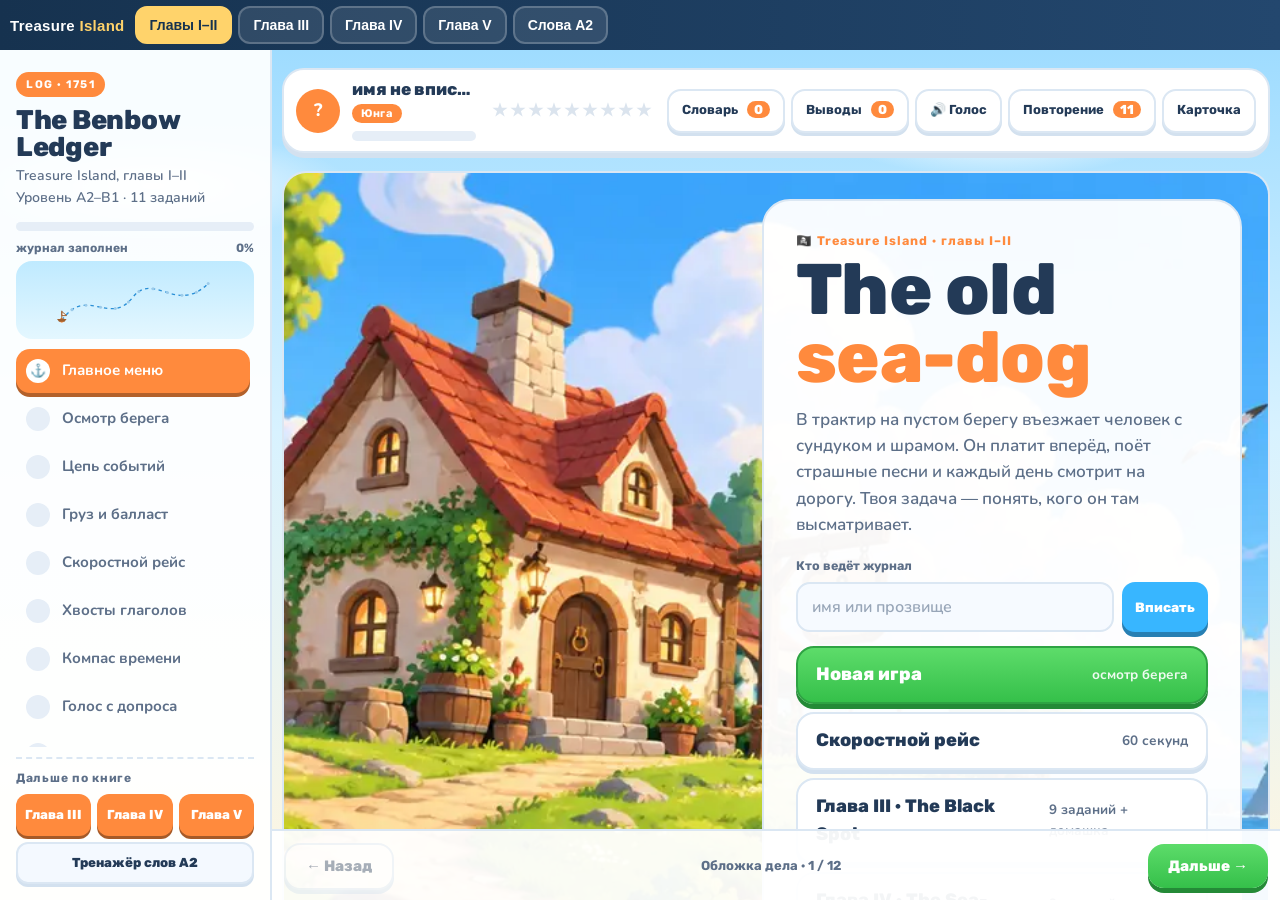
==== commit 58220faf: "Restore working index.html before design experiment" ====
--- a/index.html
+++ b/index.html
@@ -24,18 +24,6 @@
 .stage iframe{position:absolute;inset:0;width:100%;height:100%;border:0;background:#cfeeff}
 .stage iframe[hidden]{display:none}
 @media (max-width:640px){ .hub b{display:none} .tab{font-size:13px;padding:6px 11px} }
-
-/* The Navigator's Journal · hub */
-.hub{padding:10px max(16px,env(safe-area-inset-right)) 10px max(16px,env(safe-area-inset-left));gap:22px;background:#153940;border-bottom:1px solid #58716d;box-shadow:0 3px 16px rgba(12,40,44,.12)}
-.hub b{font-family:Georgia,serif;font-size:19px;font-weight:600;letter-spacing:-.025em;color:#fff4db}
-.hub b span{color:#ddbc83}
-.tabs{gap:5px}
-.tab{min-height:43px;border:1px solid transparent;border-radius:7px;background:transparent;font-size:13px;font-weight:700;color:#d9e3d8;padding:8px 16px;transition:background .2s,color .2s}
-.tab:hover{background:#2b5359;color:#fff}
-.tab[aria-selected="true"]{color:#173b42;background:#efdcba;border-color:#efdcba;box-shadow:none}
-.tab:focus-visible{outline:2px solid #efdcba}
-.stage,.stage iframe{background:#ede5d5}
-@media(max-width:640px){.hub{gap:7px;padding:7px max(9px,env(safe-area-inset-right)) 7px max(9px,env(safe-area-inset-left))}.tab{padding:8px 11px;min-height:42px;font-size:12.5px}}
 </style>
 </head>
 <body>
@@ -45,11 +33,11 @@
 (() => {
 'use strict';
 const PARTS = {
-  "12": { title:"Главы I–II · The Benbow Ledger", html:"\u003c!doctype html>\n\u003chtml lang=\"ru\">\n\u003chead>\n\u003cmeta charset=\"utf-8\">\n\u003cmeta name=\"viewport\" content=\"width=device-width, initial-scale=1, viewport-fit=cover\">\n\u003cmeta name=\"theme-color\" content=\"#9fdcff\">\n\u003cmeta name=\"apple-mobile-web-app-capable\" content=\"yes\">\n\u003cmeta name=\"apple-mobile-web-app-status-bar-style\" content=\"default\">\n\u003cmeta name=\"format-detection\" content=\"telephone=no\">\n\u003ctitle>The Benbow Ledger · Treasure Island I–II · A2–B1\u003c/title>\n\u003clink rel=\"preconnect\" href=\"https://fonts.googleapis.com\">\n\u003clink rel=\"preconnect\" href=\"https://fonts.gstatic.com\" crossorigin>\n\u003clink href=\"https://fonts.googleapis.com/css2?family=Rubik:wght@500;700;800&family=Nunito:ital,wght@0,600;0,700;0,800;1,600&display=swap\" rel=\"stylesheet\">\n\u003cstyle>\n:root{\n  --ink:#233a57; --ink-soft:#5d6f88; --ink-dim:#98a6b8;\n  --paper:#ffffff; --paper-2:#f4f9ff; --paper-3:#ffffff;\n  --line:#dbe7f3; --rule:#e6eef7; --shadow:#d3e1ef;\n  --tide:#38b6ff; --brass:#ffb020; --signal:#ff5a5f; --moss:#4cc25a; --deep:#233a57;\n  --accent:#ff8a3d; --pad:30px; --r:24px;\n  --ui:Rubik,\"Trebuchet MS\",sans-serif; --story:Nunito,\"Trebuchet MS\",sans-serif;\n}\n*{box-sizing:border-box}\nhtml{-webkit-text-size-adjust:100%;background:#cfeeff}\nbody{margin:0;min-height:100vh;color:var(--ink);font-family:var(--story);font-size:17px;font-weight:600;line-height:1.55;\n  background:\n    radial-gradient(ellipse 22% 9% at 12% 16%,rgba(255,255,255,.9),transparent 70%),\n    radial-gradient(ellipse 18% 7% at 78% 10%,rgba(255,255,255,.85),transparent 70%),\n    radial-gradient(ellipse 26% 10% at 60% 88%,rgba(255,255,255,.7),transparent 70%),\n    linear-gradient(180deg,#9fdcff 0%,#d8f2ff 45%,#fff6e0 100%);background-attachment:fixed}\nbutton,input,textarea,select{font:inherit;color:inherit}\nbutton{cursor:pointer;-webkit-tap-highlight-color:transparent}\n:focus-visible{outline:3px solid var(--accent);outline-offset:3px}\nh1,h2,h3{margin:0;font-family:var(--ui);font-weight:800;line-height:1.05;letter-spacing:-.01em}\n.display{font-family:var(--ui);font-weight:800}\np{margin:0 0 12px}\nb,strong{font-weight:800}\n[hidden]{display:none!important}\n\n/* ========== каркас ========== */\n.shell{display:grid;grid-template-columns:272px minmax(0,1fr);min-height:100vh;overflow-x:clip}\n.rail{position:sticky;top:0;height:100vh;display:flex;flex-direction:column;padding:22px 16px 16px;background:rgba(255,255,255,.92);border-right:2px solid var(--line)}\n.rail-mark{display:inline-block;width:max-content;padding:4px 10px;font-family:var(--ui);font-size:11px;font-weight:700;letter-spacing:.14em;color:#fff;background:var(--accent);border-radius:999px}\n.rail-title{margin:10px 0 4px;font-family:var(--ui);font-size:27px;font-weight:800;line-height:1}\n.rail-sub{margin:0 0 14px;font-size:14px;color:var(--ink-soft)}\n.ink-gauge{height:12px;background:var(--rule);border-radius:12px;overflow:hidden}\n.ink-gauge i{display:block;height:100%;width:0;background:linear-gradient(90deg,#5ddc6a,#2eb84a);border-radius:12px;transition:width .4s}\n.gauge-copy{display:flex;justify-content:space-between;margin:8px 0 4px;font-family:var(--ui);font-size:12px;font-weight:700;color:var(--ink-soft)}\n#courseMap{display:block;width:100%;height:auto;margin:0 0 10px;padding:6px;background:linear-gradient(180deg,#bfeaff,#e4f7ff);border-radius:16px}\n#coursePath{stroke:#2a8fd6!important}\n.tabs{display:grid;gap:4px;overflow-y:auto;padding-right:4px;flex:1 1 auto;min-height:0}\n.tab{display:grid;grid-template-columns:26px 1fr;gap:10px;align-items:center;padding:8px 10px;min-height:42px;text-align:left;\n  font-size:15px;font-weight:700;color:var(--ink-soft);background:transparent;border:0;border-radius:14px;transition:background .15s,color .15s}\n.tab .flag{display:grid;place-items:center;width:24px;height:24px;border-radius:50%;background:var(--rule)!important;border:0;transform:none}\n.tab:hover{color:var(--ink);background:var(--paper-2)}\n.tab.on{color:#fff;background:var(--accent);box-shadow:0 4px 0 color-mix(in srgb,var(--accent) 70%,#000)}\n.tab.on .flag{background:#fff!important}\n.tab.on .flag::after{content:\"⚓\";font-size:13px;color:var(--accent)}\n.rail-tools{display:none}\n.more-ch{display:grid;grid-template-columns:repeat(3,minmax(0,1fr));gap:6px;margin-top:10px;padding-top:10px;border-top:2px dashed var(--line)}\n.more-ch span{grid-column:1/-1;font-family:var(--ui);font-size:12px;font-weight:700;letter-spacing:.06em;color:var(--ink-soft)}\n.more-ch a{display:grid;place-items:center;min-height:42px;font-family:var(--ui);font-size:13px;font-weight:800;color:#fff;text-decoration:none;background:var(--accent);border-radius:12px;box-shadow:0 3px 0 color-mix(in srgb,var(--accent) 65%,#000)}\n.more-ch a.wide{grid-column:1/-1;color:var(--ink);background:var(--paper-2);border:2px solid var(--line);box-shadow:0 3px 0 var(--shadow)}\n\n/* ========== верхняя панель ========== */\n.sheet{min-width:0;padding:18px 26px 112px}\n.bar{position:sticky;top:12px;z-index:30;display:flex;align-items:center;gap:16px;max-width:1160px;margin:0 auto 18px;padding:10px 12px;\n  background:#fff;border:2px solid var(--line);border-radius:22px;box-shadow:0 5px 0 var(--shadow)}\n.bar .bar-k{display:none}\n.who{display:flex;align-items:center;gap:12px;min-width:0;flex:1 1 auto}\n.who .mono{flex:0 0 auto;width:44px;height:44px;border-radius:50%;font-size:18px}\n.who-text{min-width:0;flex:1}\n.bar-v{display:block;overflow:hidden;white-space:nowrap;text-overflow:ellipsis;font-family:var(--ui);font-size:17px;font-weight:800;line-height:1.1}\n.xp-rank{display:inline-block;margin-top:3px;padding:1px 9px;font-family:var(--ui);font-size:11px;font-weight:700;letter-spacing:.06em;color:#fff;background:var(--accent);border-radius:999px}\n.xp-line{height:10px;margin-top:6px;max-width:260px;background:var(--rule);border-radius:10px;overflow:hidden}\n.xp-line i{display:block;height:100%;width:0;background:linear-gradient(90deg,#ffd54a,#ffb020);border-radius:10px;transition:width .5s}\n.xp-copy,.xp-wrap{display:none}\n.bar-mid{flex:0 0 auto}\n.seal-row{display:flex;gap:3px}\n.seal-dot{width:auto;height:auto;border:0;transform:none;font-size:17px;line-height:1;color:#dbe4ee}\n.seal-dot::before{content:\"★\"}\n.seal-dot.on{color:#ffc21a;text-shadow:0 2px 0 #e59400}\n.bar-btns{display:flex;gap:6px;flex:0 0 auto}\n.bar-btn{min-height:40px;padding:7px 13px;font-family:var(--ui);font-size:13px;font-weight:700;white-space:nowrap;color:var(--ink);\n  background:#fff;border:2px solid var(--line);border-radius:14px;box-shadow:0 3px 0 var(--shadow);transition:transform .1s}\n.bar-btn:hover{border-color:var(--accent)}\n.bar-btn:active{transform:translateY(2px);box-shadow:0 1px 0 var(--shadow)}\n.bar-btn b{margin-left:6px;padding:1px 7px;font-weight:800;color:#fff;background:var(--accent);border-radius:999px}\n\n/* ========== лист задания ========== */\n.page{display:none;max-width:1160px;margin:0 auto}\n.page.on{display:block;animation:pop .45s cubic-bezier(.2,1.3,.4,1) both}\n@keyframes pop{from{opacity:0;transform:translateY(16px) scale(.98)}to{opacity:1;transform:none}}\n.folio{position:relative;padding:var(--pad);background:#fff;border:2px solid var(--line);border-radius:var(--r);box-shadow:0 7px 0 var(--shadow);overflow:hidden}\n.folio+.folio{margin-top:26px}\n.folio::before,.folio::after,.folio-mark{display:none}\n.folio.has-hero{padding-top:0}\n.hero{position:relative;display:flex;align-items:flex-end;margin:0 calc(-1*var(--pad)) 24px;min-height:clamp(250px,30vw,360px);padding:22px;overflow:hidden;background:#bfe9ff}\n.hero img{position:absolute;inset:0;width:100%;height:100%;object-fit:cover}\n.page.on .hero img{animation:bob 9s ease-in-out infinite alternate}\n@keyframes bob{from{transform:scale(1.03) translateY(0)}to{transform:scale(1.06) translateY(-6px)}}\n.hero .head{position:relative;z-index:1;width:auto;max-width:100%;margin:0;padding:14px 20px 16px;background:#fff;border:2px solid var(--line);border-radius:20px;box-shadow:0 6px 0 rgba(35,58,87,.18);\n  display:flex;flex-wrap:wrap;align-items:center;gap:10px 16px}\n.head{display:flex;flex-wrap:wrap;justify-content:space-between;align-items:center;gap:14px;padding-bottom:16px;margin-bottom:22px;border-bottom:2px dashed var(--line)}\n.head h2{font-family:var(--ui);font-size:clamp(28px,3.8vw,44px);font-weight:800;color:var(--ink)}\n.kicker{margin:0 0 6px;font-family:var(--ui);font-size:12.5px;font-weight:700;letter-spacing:.08em;color:var(--accent)}\n.stamp{padding:6px 12px;font-family:var(--ui);font-size:13px;font-weight:700;color:#fff;background:var(--accent);border-radius:999px;box-shadow:0 3px 0 color-mix(in srgb,var(--accent) 70%,#000)}\n.task{max-width:70ch;font-size:17px;color:var(--ink)}\n.task b{color:color-mix(in srgb,var(--accent) 85%,#000)}\n.note-ru{max-width:70ch;padding:14px 16px;font-size:15.5px;color:var(--ink-soft);background:#eef8ff;border-radius:16px}\n\n/* реплика героя — пузырь */\n.folio > .task.has-portrait{display:grid;grid-template-columns:62px 1fr;gap:14px;align-items:start;max-width:820px;padding:0;background:none}\n.task .portrait{width:62px;height:62px}\n.task .portrait .mono{width:62px;height:62px;border-radius:50%;font-size:30px;border:3px solid #fff;box-shadow:0 4px 0 var(--shadow)}\n.task.has-portrait > div{position:relative;padding:14px 18px;background:color-mix(in srgb,var(--accent) 12%,#fff);border:2px solid color-mix(in srgb,var(--accent) 35%,#fff);border-radius:20px}\n.task.has-portrait > div::before{content:\"\";position:absolute;left:-11px;top:20px;width:18px;height:18px;background:inherit;border-left:2px solid color-mix(in srgb,var(--accent) 35%,#fff);border-bottom:2px solid color-mix(in srgb,var(--accent) 35%,#fff);transform:rotate(45deg)}\n.speaker{display:block;margin-bottom:2px;font-family:var(--ui);font-size:13px;font-weight:800;color:color-mix(in srgb,var(--accent) 85%,#000)}\n.mono{display:grid;place-items:center;font-style:normal;font-weight:800;color:#fff;background:var(--c)}\n\n/* ========== титульный экран ========== */\n.folio.cover{padding:0}\n.cover{position:relative;display:block;min-height:min(700px,calc(100vh - 110px))}\n.cover-art{position:absolute;inset:0;background:#bfe9ff}\n.cover-art img{width:100%;height:100%;object-fit:cover;object-position:center}\n.art-tag{display:none}\n.cover-copy{position:relative;z-index:1;max-width:520px;margin:34px;padding:30px 32px 26px;background:rgba(255,255,255,.96);border:2px solid var(--line);border-radius:28px;box-shadow:0 8px 0 rgba(35,58,87,.18)}\n.cover h1{font-family:var(--ui);font-size:clamp(46px,5.6vw,72px);font-weight:800;line-height:.95;color:var(--ink)}\n.cover h1 i{display:block;font-style:normal;color:var(--accent)}\n.deck{max-width:44ch;margin:14px 0 18px;font-size:17px;color:var(--ink-soft)}\n.cover-copy > .row{display:none}\n.id-box{margin:0 0 14px}\n.id-box label{display:block;margin-bottom:6px;font-family:var(--ui);font-size:12.5px;font-weight:700;color:var(--ink-soft)}\n.id-row{display:grid;grid-template-columns:1fr auto;gap:8px}\n.menu{display:grid;gap:8px;margin:4px 0 6px}\n.menu button{display:flex;align-items:center;justify-content:space-between;gap:12px;padding:13px 18px;text-align:left;font-family:var(--ui);font-size:18px;font-weight:800;\n  color:var(--ink);background:#fff;border:2px solid var(--line);border-radius:18px;box-shadow:0 4px 0 var(--shadow);transition:transform .1s}\n.menu button small{font-family:var(--story);font-size:13.5px;font-weight:700;color:var(--ink-soft)}\n.menu button:hover{border-color:var(--accent)}\n.menu button:active{transform:translateY(3px);box-shadow:0 1px 0 var(--shadow)}\n.menu button.main{color:#fff;background:linear-gradient(180deg,#5ddc6a,#35c04a);border-color:#2ea343;box-shadow:0 5px 0 #248a37}\n.menu button.main small{color:rgba(255,255,255,.9)}\n.route{display:grid;grid-template-columns:repeat(3,1fr);gap:10px;margin-top:16px}\n.route div{padding:10px 12px;font-size:13px;line-height:1.35;color:var(--ink-soft);background:var(--paper-2);border-radius:14px}\n.route b{display:block;font-family:var(--ui);font-size:14px;font-weight:800;color:var(--ink)}\n.cast-wrap{position:relative;z-index:1;margin:0 34px 30px;max-width:720px}\n.cast-wrap .kicker{display:inline-block;padding:4px 12px;color:#fff;background:rgba(35,58,87,.75);border-radius:999px}\n.cast{display:grid;grid-template-columns:repeat(4,minmax(0,1fr));gap:10px}\n.cast-card{display:grid;grid-template-columns:44px 1fr;gap:10px;align-items:center;padding:10px 12px;background:rgba(255,255,255,.95);border:2px solid var(--line);border-radius:18px;box-shadow:0 4px 0 rgba(35,58,87,.15)}\n.cast-card .mono{width:44px;height:44px;border-radius:50%;font-size:22px}\n.cast-card b{display:block;font-family:var(--ui);font-size:14px;font-weight:800;line-height:1.1}\n.cast-card span{font-size:12px;font-weight:700;color:var(--c)}\n\n/* ========== кнопки, поля ========== */\n.btn{min-height:46px;padding:10px 20px;font-family:var(--ui);font-size:15px;font-weight:800;color:#fff;background:var(--tide);border:0;border-radius:16px;\n  box-shadow:0 5px 0 color-mix(in srgb,var(--tide) 70%,#000);transition:transform .1s,box-shadow .1s,filter .15s}\n.btn:hover{filter:brightness(1.06)}\n.btn:active{transform:translateY(4px);box-shadow:0 1px 0 color-mix(in srgb,var(--tide) 70%,#000)}\n.btn.ghost{color:var(--ink);background:#fff;border:2px solid var(--line);box-shadow:0 4px 0 var(--shadow)}\n.btn.ghost:active{box-shadow:0 1px 0 var(--shadow)}\n.btn.small{min-height:38px;padding:6px 13px;font-size:13.5px;border-radius:13px}\n.btn.flag{background:var(--accent);box-shadow:0 5px 0 color-mix(in srgb,var(--accent) 70%,#000)}\n.btn:disabled{opacity:.4}\n.row{display:flex;flex-wrap:wrap;gap:10px;align-items:center}\n.mono-note{font-size:14px;color:var(--ink-soft)}\n.field{width:100%;min-height:48px;padding:11px 14px;color:var(--ink);background:#f6faff;border:2px solid var(--line);border-radius:14px;font-weight:700;transition:border-color .15s,background .15s}\n.field:focus{outline:none;border-color:var(--accent);background:#fff}\n.field::placeholder{color:var(--ink-dim);font-weight:600}\ntextarea.field{min-height:130px;resize:vertical}\n\n/* ========== проверки и уведомления ========== */\n.skill{display:inline-flex;align-items:center;gap:6px;padding:5px 10px;font-family:var(--ui);font-size:12.5px;font-weight:800;color:#fff;background:var(--sk,var(--accent));border-radius:999px}\n.skill i{font-style:normal;font-weight:700;opacity:.9}\n.check-banner{position:fixed;left:50%;top:18px;z-index:150;visibility:hidden;width:min(460px,calc(100vw - 28px));padding:16px 22px;text-align:center;\n  background:#fff;border:3px solid var(--moss);border-radius:22px;box-shadow:0 7px 0 rgba(35,58,87,.2);transform:translate(-50%,-160%) scale(.9);transition:transform .4s cubic-bezier(.2,1.4,.4,1)}\n.check-banner.show{visibility:visible;transform:translate(-50%,0) scale(1)}\n.check-banner.fail{border-color:var(--signal)}\n.check-banner small{display:block;font-family:var(--ui);font-size:12px;font-weight:700;color:var(--ink-soft)}\n.check-banner b{display:block;font-family:var(--ui);font-size:30px;font-weight:800;color:var(--moss)}\n.check-banner b::after{content:\" 🎉\"}\n.check-banner.fail b{color:var(--signal)}\n.check-banner.fail b::after{content:\" 💥\"}\n.check-banner span{display:block;font-size:15px;color:var(--ink-soft)}\n.quest-done{position:fixed;right:18px;bottom:92px;z-index:150;visibility:hidden;width:min(340px,calc(100vw - 28px));padding:16px 18px 16px 64px;background:#fff;border:3px solid #ffc21a;border-radius:22px;\n  box-shadow:0 7px 0 rgba(35,58,87,.2);transform:translateX(130%);transition:transform .45s cubic-bezier(.2,1.3,.4,1)}\n.quest-done::before{content:\"⭐\";position:absolute;left:16px;top:16px;font-size:34px}\n.quest-done.show{visibility:visible;transform:none}\n.quest-done small{font-family:var(--ui);font-size:12px;font-weight:800;color:#e59400}\n.quest-done b{display:block;margin:2px 0;font-family:var(--ui);font-size:19px;font-weight:800}\n.quest-done span{font-size:14px;color:var(--ink-soft)}\n.shake{animation:shake .38s linear}\n@keyframes shake{20%{transform:translateX(-7px)}40%{transform:translateX(6px)}60%{transform:translateX(-3px)}80%{transform:translateX(2px)}}\n\n/* ========== блоки ========== */\n.grid2{display:grid;grid-template-columns:repeat(2,minmax(0,1fr));gap:18px}\n.grid3{display:grid;grid-template-columns:repeat(3,minmax(0,1fr));gap:14px}\n.slab{padding:20px;background:var(--paper-2);border:2px solid var(--rule);border-radius:20px}\n.slab.tide{color:#fff;background:var(--accent);border-color:color-mix(in srgb,var(--accent) 80%,#000);box-shadow:0 6px 0 color-mix(in srgb,var(--accent) 65%,#000)}\n.slab.tide h3{color:#fff}\n.slab.tide .opt{color:var(--ink);background:#fff}\n.slab.tide .opt.pick{color:#fff;background:var(--ink)}\n.slab.tide .frame,.slab.tide .mono-note{color:#fff!important;border-color:rgba(255,255,255,.4)!important}\n.status{min-height:22px;margin-top:12px;font-size:16px;font-weight:700;color:var(--ink-soft)}\n.status.ok{color:#2e9e3c}\n.status.no{color:var(--signal)}\n\n/* карта берега */\n.scene{display:grid;grid-template-columns:minmax(0,1.1fr) minmax(280px,.9fr);border:2px solid var(--line);border-radius:20px;overflow:hidden}\n.scene-art{position:relative;background:#e8dcbe}\n.scene-art svg{display:block;width:100%;height:auto}\n.spot{position:absolute;width:38px;height:38px;margin:-19px 0 0 -19px;padding:0;font-family:var(--ui);font-size:17px;font-weight:800;color:#fff;background:var(--signal);border:3px solid #fff;border-radius:50%;box-shadow:0 3px 0 rgba(0,0,0,.25);animation:hop 1.6s ease-in-out infinite}\n.spot.found{background:var(--moss);animation:none}\n@keyframes hop{50%{transform:translateY(-6px)}}\n.spot span{position:absolute;left:50%;bottom:calc(100% + 10px);width:max-content;max-width:200px;padding:8px 11px;font-size:14px;line-height:1.35;color:var(--ink);background:#fff;border:2px solid var(--line);border-radius:12px;transform:translateX(-50%);opacity:0;transition:opacity .2s;pointer-events:none}\n.spot.found span{opacity:1}\n.spot-count{position:absolute;right:12px;bottom:12px;padding:6px 12px;font-family:var(--ui);font-size:13px;font-weight:800;color:#fff;background:var(--ink);border-radius:999px}\n.scene-panel{padding:24px;background:var(--paper-2)}\n.scene-panel h3{font-size:24px!important;margin-bottom:12px!important}\n.opts{display:grid;gap:8px;counter-reset:o}\n.opt{display:flex;align-items:center;gap:12px;min-height:50px;padding:10px 14px;text-align:left;font-size:16.5px;font-weight:700;color:var(--ink);background:#fff;border:2px solid var(--line);border-radius:16px;box-shadow:0 4px 0 var(--shadow);transition:transform .1s}\n.opt::before{counter-increment:o;content:counter(o);flex:0 0 auto;display:grid;place-items:center;width:28px;height:28px;font-family:var(--ui);font-size:14px;font-weight:800;color:#fff;background:var(--accent);border-radius:50%}\n.opt:hover{border-color:var(--accent)}\n.opt:active{transform:translateY(3px);box-shadow:0 1px 0 var(--shadow)}\n.opt.pick{color:#fff;background:var(--accent);border-color:color-mix(in srgb,var(--accent) 75%,#000);box-shadow:0 4px 0 color-mix(in srgb,var(--accent) 65%,#000)}\n.opt.pick::before{color:var(--accent);background:#fff}\n.opt.right{color:#fff;background:var(--moss);border-color:#2ea343}\n.opt.wrong{color:#fff;background:var(--signal);border-color:#d8383e}\n\n/* цепь событий */\n.chain{display:grid;gap:10px;counter-reset:c}\n.link{display:grid;grid-template-columns:38px 1fr auto;gap:14px;align-items:center;padding:12px 14px;background:#fff;border:2px solid var(--line);border-radius:18px;box-shadow:0 4px 0 var(--shadow)}\n.link::before{counter-increment:c;content:counter(c);display:grid;place-items:center;width:36px;height:36px;font-family:var(--ui);font-size:16px;font-weight:800;color:#fff;background:var(--accent);border-radius:50%}\n.link.ok{background:#eafbe9;border-color:#9fe0a5}\n.link.ok::before{background:var(--moss)}\n.link.no{background:#fff0f0;border-color:#ffb3b5}\n.arrows{display:flex;gap:6px}\n.arrows button{width:42px;min-height:42px;font-size:18px;font-weight:800;color:var(--ink);background:var(--paper-2);border:2px solid var(--line);border-radius:12px;box-shadow:0 3px 0 var(--shadow)}\n.arrows button:active{transform:translateY(2px);box-shadow:none}\n\n/* манифест */\n.manifest{display:grid;grid-template-columns:minmax(0,.85fr) minmax(260px,1fr);border:2px solid var(--line);border-radius:20px;overflow:hidden}\n.manifest-copy{padding:24px;color:#fff;background:linear-gradient(160deg,var(--accent),color-mix(in srgb,var(--accent) 70%,#2a4a8a))}\n.manifest-copy h3{color:#fff}\n.manifest-copy p{color:rgba(255,255,255,.92);font-size:15.5px}\n.manifest-copy .mono-note{color:#fff!important;font-family:var(--ui);font-size:13px;font-weight:800}\n.manifest-stage{display:grid;place-items:center;padding:30px 22px;text-align:center;background:var(--paper-2)}\n.crate{width:min(340px,100%);min-height:118px;display:grid;place-items:center;padding:22px;font-family:var(--ui);font-size:29px;font-weight:800;color:var(--ink);\n  background:#ffe9b8;border:3px solid #e8b04a;border-radius:20px;box-shadow:0 7px 0 #d99a2a;transform:rotate(-1.5deg)}\n.crate-acts{display:grid;grid-template-columns:1fr 1fr;gap:10px;width:min(340px,100%);margin-top:18px}\n\n/* словарные карточки */\n.cards{display:grid;grid-template-columns:repeat(3,minmax(0,1fr));gap:16px}\n.card{position:relative;display:flex;flex-direction:column;padding:18px;background:#fff;border:2px solid color-mix(in srgb,var(--c) 45%,#fff);border-radius:20px;box-shadow:0 5px 0 color-mix(in srgb,var(--c) 40%,#fff);transition:transform .15s}\n.card:hover{transform:translateY(-3px) rotate(-.4deg)}\n.cards .card:nth-child(6n+1){--c:#ff8a3d}.cards .card:nth-child(6n+2){--c:#22c3b3}.cards .card:nth-child(6n+3){--c:#ffb020}\n.cards .card:nth-child(6n+4){--c:#8a63d2}.cards .card:nth-child(6n+5){--c:#ff5a8a}.cards .card:nth-child(6n){--c:#38a0ff}\n.card.done{background:#eafbe9;border-color:#9fe0a5;box-shadow:0 5px 0 #9fe0a5}\n.card .tagline{align-self:flex-start;padding:2px 10px;font-family:var(--ui);font-size:11.5px;font-weight:800;color:#fff;background:var(--c,var(--accent));border-radius:999px}\n.card .term{margin:10px 0 6px;font-family:var(--ui);font-size:22px;font-weight:800;line-height:1.1;color:var(--ink)}\n.card .gloss{margin:0 0 8px;font-size:15px;color:var(--ink-soft)}\n.card .ex{margin:auto 0 0;padding:10px 12px;font-size:14.5px;font-style:italic;background:var(--paper-2);border-radius:12px}\n.card .ru{display:none;margin:8px 0 0;font-size:15px;font-weight:800;color:color-mix(in srgb,var(--c) 80%,#000)}\n.card .ru.open{display:block}\n.card-acts{display:flex;flex-wrap:wrap;gap:6px;margin-top:12px}\nbody.a2 .b1{display:none}\nbody.hard .ru,body.hard .ru.open,body.hard .frame,body.hard [data-reveal],body.hard [data-model]{display:none!important}\n\n/* строки */\n.rows{display:grid;gap:10px}\n.rowline{display:grid;grid-template-columns:minmax(0,1fr) minmax(220px,.5fr);gap:14px;align-items:center;padding:12px 15px;background:#fff;border:2px solid var(--line);border-radius:18px;box-shadow:0 4px 0 var(--shadow)}\n.pair{display:grid;grid-template-columns:1fr 1fr;gap:8px}\n.pick{min-height:44px;padding:6px 10px;font-size:14.5px;font-weight:700;color:var(--ink);background:var(--paper-2);border:2px solid var(--line);border-radius:12px;box-shadow:0 3px 0 var(--shadow)}\n.pick:hover{border-color:var(--accent)}\n.pick.right{color:#fff;background:var(--moss);border-color:#2ea343;box-shadow:0 3px 0 #248a37}\n.pick.wrong{color:#fff;background:var(--signal);border-color:#d8383e;box-shadow:0 3px 0 #b82c31}\n.rule-pair{display:grid;grid-template-columns:repeat(2,minmax(0,1fr));gap:16px;margin-bottom:22px}\n.rule{padding:18px;background:#eef8ff;border:2px solid #bfe3ff;border-radius:20px}\n.rule.evt{background:#fff3ea;border-color:#ffd0b0}\n.rule h3{font-size:21px!important}\n.form{display:inline-block;margin:6px 0 10px;padding:4px 12px;font-family:var(--ui);font-size:14px;font-weight:800;color:#fff;background:var(--tide);border-radius:999px}\n.rule.evt .form{background:#ff8a3d}\n\n/* письмо */\n.write{padding:16px;background:#fff;border:2px solid var(--line);border-radius:20px;box-shadow:0 4px 0 var(--shadow)}\n.write+.write{margin-top:12px}\n.write-head{display:flex;flex-wrap:wrap;gap:10px;align-items:center;margin-bottom:10px}\n.write-head .n{display:grid;place-items:center;width:32px;height:32px;font-family:var(--ui);font-size:15px;font-weight:800;color:#fff;background:var(--accent);border-radius:50%}\n.write-head .q{flex:1 1 200px;font-size:17px;font-weight:700}\n.tools{display:flex;flex-wrap:wrap;gap:6px}\n.target{display:inline-block;margin-bottom:10px;padding:3px 12px;font-family:var(--ui);font-size:13px;font-weight:800;color:color-mix(in srgb,var(--accent) 85%,#000);background:color-mix(in srgb,var(--accent) 15%,#fff);border-radius:999px}\n.fb{min-height:20px;margin-top:9px;font-size:15.5px;line-height:1.5;color:var(--ink-soft)}\n.fb .w-ok{color:#2e9e3c;font-weight:800}\n.fb .w-no{color:var(--signal);text-decoration:line-through}\n.fb .model{display:block;margin-top:5px;font-weight:800;color:#2a8fd6}\n.write.ok{background:#eafbe9;border-color:#9fe0a5;box-shadow:0 4px 0 #9fe0a5}\n.write.no{background:#fff0f0;border-color:#ffb3b5;box-shadow:0 4px 0 #ffb3b5}\n.tally{display:flex;flex-wrap:wrap;justify-content:space-between;align-items:center;gap:12px;margin-top:18px;padding:14px 16px;background:var(--paper-2);border:2px dashed var(--line);border-radius:20px}\n.tally > span:first-child{font-family:var(--ui);font-size:14px;font-weight:800;color:var(--ink-soft)}\n.tally strong{font-family:var(--ui);font-size:28px;font-weight:800;color:var(--accent)}\n\n/* разговорные карты */\n.talk{display:grid;grid-template-columns:minmax(170px,.34fr) minmax(0,1fr);gap:20px;align-items:center;margin-top:26px;padding:22px;\n  color:#fff;background:radial-gradient(circle at 1px 1px,rgba(255,255,255,.2) 1.5px,transparent 2px) 0 0/18px 18px,linear-gradient(135deg,var(--accent),color-mix(in srgb,var(--accent) 55%,#6a4fc0));border-radius:24px;box-shadow:0 7px 0 color-mix(in srgb,var(--accent) 55%,#000)}\n.talk h3{font-family:var(--ui);font-size:26px;font-weight:800;color:#fff}\n.talk p{font-size:15px;color:rgba(255,255,255,.92)}\n.talk .kicker{color:#fff!important;opacity:.9}\n.talk-card{padding:18px;color:var(--ink);background:#fff;border-radius:20px;box-shadow:0 5px 0 rgba(0,0,0,.12)}\n.talk-q{min-height:52px;margin:0 0 14px;font-family:var(--ui);font-size:clamp(18px,2vw,22px);font-weight:700;line-height:1.3}\n.talk-q::before{content:\"💬 \"}\n.twist{margin-top:12px;padding:9px 12px;font-size:15px;font-weight:700;color:#8a4a00;background:#fff3cf;border-radius:12px}\n.frame{margin-top:12px;padding-top:10px;border-top:2px dashed var(--line);font-size:15px;color:var(--ink-soft)}\n\n/* слушание, финал */\n.court{display:grid;grid-template-columns:repeat(3,minmax(0,1fr));gap:10px;margin:14px 0 20px}\n.court-card{display:grid;grid-template-columns:52px 1fr;gap:12px;align-items:center;padding:12px;background:#fff;border:2px solid var(--line);border-radius:18px;box-shadow:0 4px 0 var(--shadow)}\n.court-card .mono{width:52px;height:52px;border-radius:50%;font-size:26px}\n.court-card b{display:block;font-family:var(--ui);font-size:16px;font-weight:800;color:var(--ink)}\n.court-card span{font-size:14px;color:var(--ink-soft)}\n.clock{padding:18px;text-align:center;background:#fff;border:2px solid var(--line);border-radius:20px}\n.clock b{display:block;font-family:var(--ui);font-size:48px;font-weight:800;font-variant-numeric:tabular-nums;color:var(--ink)}\n.check{display:flex;gap:10px;align-items:flex-start;font-size:16px;margin-bottom:8px}\n.check input{width:20px;height:20px;margin-top:3px;accent-color:var(--moss)}\n.gapline{display:grid;grid-template-columns:minmax(0,1fr) minmax(170px,.4fr) auto;gap:11px;align-items:center;padding:12px 14px;background:#fff;border:2px solid var(--line);border-radius:18px}\n.gapline.ok{background:#eafbe9;border-color:#9fe0a5}\n.gapline.no{background:#fff0f0;border-color:#ffb3b5}\n.wax{display:grid;place-items:center;width:170px;height:170px;margin:10px auto 16px;text-align:center;background:radial-gradient(circle at 35% 30%,#ffe066,#ffb020 70%);border:4px solid #fff;border-radius:50%;box-shadow:0 7px 0 #e59400,0 0 0 8px rgba(255,194,26,.25)}\n.wax b{display:block;font-family:var(--ui);font-size:42px;font-weight:800;color:#7a4a00}\n.wax span{font-family:var(--ui);font-size:11px;font-weight:800;color:#7a4a00}\n\n/* игровой слой */\n.arena{padding:22px;background:var(--paper-2);border:2px solid var(--line);border-radius:22px}\n.arena-top{display:grid;grid-template-columns:repeat(4,1fr);gap:10px;margin-bottom:14px}\n.arena-top div{padding:10px 12px;text-align:center;background:#fff;border:2px solid var(--line);border-radius:16px;box-shadow:0 4px 0 var(--shadow)}\n.arena-k{display:block;font-family:var(--ui);font-size:12px;font-weight:700;color:var(--ink-soft)}\n.arena-top b{font-family:var(--ui);font-size:30px;font-weight:800}\n#rfCombo{color:var(--accent)}\n.arena-bar{height:12px;background:#fff;border:2px solid var(--line);border-radius:12px;overflow:hidden}\n.arena-bar i{display:block;height:100%;width:100%;background:linear-gradient(90deg,#ffd54a,var(--accent));transition:width 1s linear}\n.arena-q{min-height:66px;margin:18px 0 14px;font-family:var(--ui);font-size:clamp(24px,3vw,34px);font-weight:800;line-height:1.15;text-align:center}\n.arena-opts{display:grid;grid-template-columns:repeat(2,minmax(0,1fr));gap:10px}\n.arena-opt{display:grid;grid-template-columns:30px 1fr;gap:12px;align-items:center;min-height:60px;padding:12px 14px;text-align:left;font-family:var(--ui);font-size:17px;font-weight:700;color:var(--ink);background:#fff;border:2px solid var(--line);border-radius:18px;box-shadow:0 5px 0 var(--shadow)}\n.arena-opt span{display:grid;place-items:center;width:30px;height:30px;font-size:14px;color:#fff;background:var(--accent);border-radius:50%}\n.arena-opt:active{transform:translateY(4px);box-shadow:0 1px 0 var(--shadow)}\n.arena-opt.hit{color:#fff;background:var(--moss);border-color:#2ea343;box-shadow:0 5px 0 #248a37}\n.arena-opt.miss{color:#fff;background:var(--signal);border-color:#d8383e;box-shadow:0 5px 0 #b82c31}\n.bar-btn.live,.btn.live{color:#fff!important;background:var(--signal)!important;box-shadow:0 4px 0 #b82c31!important}\n.memo{margin-top:12px;padding:13px 15px;background:var(--paper-2);border:2px dashed var(--line);border-radius:18px}\n.memo audio,.fb audio{width:100%;margin-top:8px}\n.rev-card{margin-top:16px;padding:22px;background:#fff;border:2px solid var(--line);border-radius:22px;box-shadow:0 5px 0 var(--shadow)}\n.rev-ru{margin:8px 0 14px;font-size:22px;font-weight:800}\n.rev-en{margin:0 0 16px;font-family:var(--ui);font-size:30px;font-weight:800;color:var(--accent)}\n\n/* мастер игры */\n.teach{display:none;margin:18px 0;padding:14px 16px;font-size:15px;color:#5a4a1a;background:#fff8dc;border:2px dashed #f0d27a;border-radius:18px}\nbody.teacher .teach{display:block}\n.teach::before{content:\"🎓 Для мастера игры\";display:block;margin-bottom:6px;font-family:var(--ui);font-size:13px;font-weight:800;color:#b07a00}\n\n/* низ, панели */\n.foot{position:fixed;left:272px;right:0;bottom:0;z-index:28;display:flex;justify-content:space-between;align-items:center;gap:12px;\n  padding:12px 26px calc(12px + env(safe-area-inset-bottom));background:rgba(255,255,255,.95);border-top:2px solid var(--line)}\n.foot .mid{font-family:var(--ui);font-size:13px;font-weight:700;color:var(--ink-soft)}\n.foot .btn{background:linear-gradient(180deg,#5ddc6a,#35c04a);box-shadow:0 5px 0 #248a37}\n.foot .btn.ghost{color:var(--ink);background:#fff;border:2px solid var(--line);box-shadow:0 4px 0 var(--shadow)}\n.toast{position:fixed;left:50%;bottom:96px;z-index:140;max-width:min(440px,calc(100vw - 32px));padding:12px 18px;font-size:15.5px;font-weight:700;color:#fff;background:var(--ink);border-radius:16px;box-shadow:0 5px 0 rgba(0,0,0,.2);transform:translate(-50%,14px);opacity:0;transition:.25s;pointer-events:none}\n.toast.show{opacity:1;transform:translate(-50%,0)}\n.drawer-bg{position:fixed;inset:0;z-index:80;display:none;background:rgba(35,58,87,.4)}\n.drawer-bg.open{display:block}\n.drawer{position:absolute;top:0;right:0;width:min(440px,100%);height:100%;overflow-y:auto;padding:26px 22px calc(28px + env(safe-area-inset-bottom));background:#f4f9ff;border-left:2px solid var(--line);border-radius:28px 0 0 28px}\n.drawer h2{font-family:var(--ui);font-size:32px;font-weight:800}\n.drawer .opt{width:100%;margin-bottom:8px}\n.drawer .opt::before{content:none}\n.drawer .opt.pick{color:#fff}\n.drawer .opt.pick b,.drawer .opt.pick span{color:#fff!important}\n.slip{margin-top:10px;padding:13px 15px;background:#fff;border:2px solid var(--line);border-radius:16px;box-shadow:0 4px 0 var(--shadow)}\n.slip b{display:block;font-family:var(--ui);font-size:16px;font-weight:800}\n.slip span{font-size:14.5px;color:var(--ink-soft)}\n.vword{display:grid;grid-template-columns:1fr auto auto;gap:9px;align-items:center;margin-top:8px;padding:11px 13px;background:#fff;border:2px solid var(--line);border-radius:16px}\n.vword b{display:block;font-family:var(--ui);font-size:17px;font-weight:800}\n.vword span{font-size:14.5px;color:var(--ink-soft)}\n.vword button{min-height:36px;min-width:38px;padding:4px 8px;background:var(--paper-2);border:2px solid var(--line);border-radius:10px}\n.empty{padding:24px;text-align:center;font-size:15.5px;color:var(--ink-soft);background:#fff;border:2px dashed var(--line);border-radius:18px}\n.tr{position:fixed;z-index:130;display:none;width:min(290px,calc(100vw - 22px));padding:15px;background:#fff;border:2px solid var(--line);border-radius:20px;box-shadow:0 7px 0 rgba(35,58,87,.18)}\n.tr.open{display:block}\n.tr-w{margin:0 0 4px;font-family:var(--ui);font-size:21px;font-weight:800}\n.tr-r{margin:0;font-size:16.5px;font-weight:700}\n.tr-s{margin:8px 0 0;font-family:var(--ui);font-size:11px;font-weight:700;color:var(--ink-dim)}\n.tr-a{display:flex;gap:7px;margin-top:12px}\n.tr-a button{min-height:36px;padding:5px 11px;font-family:var(--ui);font-size:13px;font-weight:800;color:var(--ink);background:var(--paper-2);border:2px solid var(--line);border-radius:12px}\n.tr-a button.keep{color:#fff;background:var(--accent);border-color:var(--accent)}\n.tr-a button.keep.done{background:var(--moss);border-color:var(--moss)}\n\n/* ========== телефон ========== */\n.mob,.mobnav{display:none}\n@media (max-width:1000px){\n  :root{--pad:16px}\n  .shell{display:block}\n  .rail{display:none}\n  .mob{position:sticky;top:0;z-index:60;display:grid;grid-template-columns:1fr auto;gap:10px;align-items:center;padding:10px 14px;background:#fff;border-bottom:2px solid var(--line)}\n  .mob b{display:block;font-family:var(--ui);font-size:18px;font-weight:800}\n  .mob span{font-family:var(--ui);font-size:12px;font-weight:700;color:var(--ink-soft)}\n  .mob button{min-height:42px;padding:7px 14px;font-family:var(--ui);font-size:14px;font-weight:800;color:#fff;background:var(--accent);border:0;border-radius:14px;box-shadow:0 4px 0 color-mix(in srgb,var(--accent) 65%,#000)}\n  #mobSet{color:var(--ink)!important;background:#fff!important;border:2px solid var(--line)!important;box-shadow:0 3px 0 var(--shadow)!important}\n  .mobnav{padding:12px;background:#fff;border-bottom:2px solid var(--line)}\n  .mobnav.open{display:block}\n  .mobnav .tab{color:var(--ink)}\n  .mobtools{display:none}\n  .sheet{padding:12px 10px 112px}\n  .bar{position:static;flex-wrap:wrap;gap:10px;margin-bottom:12px;padding:10px}\n  .bar-mid{order:2;margin-left:auto}\n  .bar-btns{order:3;flex:1 1 100%;overflow-x:auto;padding-bottom:4px;scrollbar-width:none}\n  .bar-btns::-webkit-scrollbar{display:none}\n  .xp-line{max-width:none}\n  .who .mono{width:38px;height:38px;font-size:16px}\n  .hero{min-height:250px;padding:14px}\n  .hero .head{padding:12px 14px}\n  .head h2{font-size:26px}\n  .cover{display:flex;flex-direction:column;min-height:auto}\n  .cover-art{order:-1;position:relative;height:260px}\n  .cover-copy{margin:-40px 12px 14px;padding:22px 18px 18px}\n  .cover h1{font-size:46px}\n  .cast-wrap{margin:0 12px 18px}\n  .cast{grid-template-columns:1fr 1fr}\n  .scene,.manifest,.talk,.grid2,.grid3,.cards,.rule-pair,.court{grid-template-columns:1fr}\n  .rowline,.gapline{grid-template-columns:1fr}\n  .route{grid-template-columns:1fr}\n  .arena-top{grid-template-columns:repeat(2,1fr)}\n  .arena-opts{grid-template-columns:1fr}\n  .foot{left:0;padding:10px 12px calc(10px + env(safe-area-inset-bottom))}\n  .foot .mid{display:none}\n  .foot .btn{flex:1}\n  .quest-done{right:12px;bottom:84px}\n  .folio > .task.has-portrait{grid-template-columns:48px 1fr;gap:12px}\n  .task .portrait,.task .portrait .mono{width:48px;height:48px;font-size:24px}\n}\n@media (max-width:560px){\n  .crate-acts{grid-template-columns:1fr}\n  .field,textarea.field{font-size:16px}\n  .menu button small{display:none}\n}\n\n.scene-art{background:#8fd8ff}\n@media (min-width:1001px){\n  .cover-copy{margin:30px 30px 20px auto;max-width:480px}\n  .cover-art img{object-position:left bottom}\n  .cast-wrap{margin:0 30px 26px auto;max-width:480px}\n  .cast{grid-template-columns:1fr 1fr}\n}\n.route{grid-template-columns:1fr;gap:6px;margin-top:14px}\n.route div{display:flex;gap:8px;align-items:baseline;padding:8px 12px}\n.route b{flex:0 0 auto}\n\n@media (min-width:1001px){\n  .cover .route,.cast-wrap{display:none}\n  .cover{min-height:0}\n  .cover-copy{margin:26px 26px 26px auto}\n  .cover-art img{object-position:30% 85%}\n}\n@media (prefers-reduced-motion:reduce){*,*::before,*::after{transition:none!important;animation:none!important}}\n\n\n/* ========== iPhone / iOS Safari hardening ========== */\nhtml{overflow-x:hidden}\nhtml,body{width:100%;max-width:100%}\nbody{overflow-x:clip}\nhtml{-webkit-tap-highlight-color:transparent;overscroll-behavior-y:none}\nbody{min-height:100svh;min-height:100dvh;-webkit-overflow-scrolling:touch}\nbutton,[role=\"button\"],.tab,.opt,.spot,.check,label{touch-action:manipulation}\nbutton,.btn,.bar-btn,.tab,.menu button{min-height:44px}\nimg,svg,video,audio{max-width:100%}\ninput,textarea,select{font-size:16px!important}\n@supports (padding:max(0px)){\n  .mob{padding-top:max(10px,env(safe-area-inset-top));padding-left:max(14px,env(safe-area-inset-left));padding-right:max(14px,env(safe-area-inset-right))}\n  .sheet{padding-left:max(10px,env(safe-area-inset-left));padding-right:max(10px,env(safe-area-inset-right))}\n  .foot{padding-left:max(12px,env(safe-area-inset-left));padding-right:max(12px,env(safe-area-inset-right));padding-bottom:max(10px,env(safe-area-inset-bottom))}\n}\n@media (max-width:600px){\n  body{font-size:16px}\n  .sheet{padding-top:8px;padding-bottom:calc(96px + env(safe-area-inset-bottom))}\n  .mob{position:sticky;top:0}\n  .mob b{font-size:16px;line-height:1.15}\n  .mob span{font-size:11px}\n  .bar{border-radius:16px}\n  .bar-btns{gap:8px;scroll-snap-type:x proximity;-webkit-overflow-scrolling:touch}\n  .bar-btn{flex:0 0 auto;scroll-snap-align:start}\n  .folio{border-radius:18px;box-shadow:0 4px 0 var(--shadow)}\n  .hero{min-height:210px;margin-bottom:18px}\n  .hero img{object-position:center center}\n  .hero .head{width:100%;border-radius:16px}\n  .head h2{font-size:24px}\n  .cover-art{height:220px}\n  .cover-art img{object-position:38% center!important}\n  .cover-copy{margin:-28px 8px 12px;padding:18px 14px 16px;border-radius:20px}\n  .cover h1{font-size:38px;line-height:.98}\n  .deck{font-size:15px}\n  .cast-wrap{margin:0 8px 14px}\n  .cast{grid-template-columns:1fr}\n  .btn{min-height:48px;padding:11px 16px}\n  .btn.small{min-height:44px}\n  .menu button{min-height:54px;padding:12px 14px}\n  .opt{min-height:54px}\n  .field{min-height:50px}\n  textarea.field{min-height:120px}\n  .foot{gap:8px;background:rgba(255,255,255,.98);backdrop-filter:saturate(1.2) blur(10px);-webkit-backdrop-filter:saturate(1.2) blur(10px)}\n  .foot .btn{min-width:0;font-size:15px;padding-left:10px;padding-right:10px}\n  .drawer-bg{position:fixed;inset:0}\n  .drawer{width:100%;max-width:none;border-radius:0;height:100dvh;padding-top:max(20px,env(safe-area-inset-top))}\n  .tr{left:10px!important;right:10px!important;bottom:calc(84px + env(safe-area-inset-bottom))!important;width:auto!important;max-width:none!important}\n  .scene-panel{padding:16px}\n  .slab{padding:16px}\n  .talk{gap:10px}\n}\n\n\u003c/style>\n\u003cstyle>\n/* Treasure Island · The Navigator's Journal · visual skin v1\n   CSS only. No lesson data, state, IDs or behaviour are modified. */\n@import url('https://fonts.googleapis.com/css2?family=Fraunces:opsz,wght,SOFT,WONK@9..144,500,20,0;9..144,600,20,0;9..144,700,20,0&display=swap');\n\n:root{\n  --ink:#213b40;--ink-soft:#506864;--ink-dim:#667e79;\n  --paper:#fffcf5;--paper-2:#f3ede0;--paper-3:#fffaf0;\n  --line:#d9d0bc;--rule:#e5dcc9;--shadow:#e2d8c6;\n  --tide:#246b73;--brass:#ca9d55;--signal:#ae493c;--moss:#287c59;\n  --deep:#183a41;--accent:#a65f3e;--pad:30px;--r:22px;\n  --ui:\"Nunito\",\"Trebuchet MS\",sans-serif;\n  --story:\"Nunito\",\"Trebuchet MS\",sans-serif;\n  --display:\"Fraunces\",Georgia,\"Times New Roman\",serif;\n}\nhtml{background:#ede5d5;scroll-behavior:smooth}\nbody{\n  color:var(--ink);\n  background:\n    radial-gradient(ellipse at 0% 0%,rgba(190,161,100,.14),transparent 44%),\n    repeating-linear-gradient(0deg,rgba(31,64,66,.018) 0px,rgba(31,64,66,.018) 1px,transparent 1px,transparent 40px),\n    #ede5d5;\n  background-attachment:scroll;\n  font-family:var(--story);font-weight:600;\n}\nh1,h2,h3,.head h2,.cover h1,.top h1,.rail-title,.stage-head h2,.flip .big{\n  font-family:var(--display);\n  font-weight:600;letter-spacing:-.035em;line-height:1.11;\n}\np{line-height:1.58}\nbutton,a,input,textarea,select{accent-color:var(--tide)}\nbutton{transition:background-color .2s,border-color .2s,box-shadow .2s,transform .2s}\n:focus-visible{outline:3px solid #b67941!important;outline-offset:3px}\n::selection{background:#ecd29f;color:#173b40}\n.kicker,.section-k,.rail-mark,.top .mark,.bar-k{\n  font-family:var(--ui);font-size:11px;font-weight:800;\n  text-transform:uppercase;letter-spacing:.16em;color:var(--accent);\n}\n.stamp,.count,.skill,.xp-rank{border-radius:4px;background:var(--deep);color:#fff}\n.btn,.bar-btn,.opt,.step,.tab,.tile,.mode,.menu button,.chip,.set button,\n.card,.flip,.slab,.scene,.stage,.folio,.back,.sets button{\n  -webkit-tap-highlight-color:transparent;\n}\n.btn,.bar-btn,.back,.menu button,.opts .opt,.mode,.tile,.sets button,.chip,.card,\n.step,.item,.link,.gline,.tf,.flip{\n  box-shadow:0 3px 0 rgba(38,69,67,.10);\n}\n.btn{\n  background:var(--tide);border:1px solid #1d555c;border-radius:12px;\n  box-shadow:0 4px 0 #194d54;color:#fff;letter-spacing:.01em;\n}\n.btn:hover:not(:disabled){filter:brightness(1.08)}\n.btn.ghost{color:var(--deep);background:#fffaf0;border:1px solid var(--line);\n  box-shadow:0 3px 0 #d4c9b3}\n.btn.go,.btn.warm,.btn.flag,.btn.warn{background:var(--accent);border-color:#85482e;box-shadow:0 4px 0 #81472f}\n.btn.go{background:var(--tide);border-color:#1d555c;box-shadow:0 4px 0 #194d54}\n.btn:disabled{filter:grayscale(.4);opacity:.55}\ninput.field,textarea.field,select.field,.field{\n  color:var(--ink);background:#fffdfa;border:1.5px solid #cfc4ae;border-radius:11px;\n  box-shadow:inset 0 2px 2px rgba(45,59,50,.03);\n}\n.field:focus{outline:2px solid rgba(36,107,115,.23);border-color:var(--tide);background:#fff}\na{color:var(--tide);text-underline-offset:3px}\n.note,.note-ru,.frame,.mono-note{color:var(--ink-soft)}\n.note,.note-ru{background:#f3ead9;border-left:3px solid #b88e4d;border-radius:6px 12px 12px 6px}\n\n/* Main chapter I–II · explorer's ledger */\n.shell{grid-template-columns:252px minmax(0,1fr)}\n.rail{\n  padding:25px 18px 18px;\n  background:radial-gradient(circle at -25% -20%,#37656b 0%,transparent 45%),#16373f;\n  color:#f6eede;border-right:1px solid #416168;\n}\n.rail-mark{padding:5px 0;background:transparent;color:#e0bb7d}\n.rail-title{font-size:29px;color:#fff6e5;margin-top:14px}\n.rail-sub{color:#b9cac5;font-size:13px;line-height:1.55}\n.rail .gauge-copy{color:#c9d7ce}\n.rail .ink-gauge{height:6px;background:#416066}\n.rail .ink-gauge i{background:linear-gradient(90deg,#ae7c47,#e9c888)}\n.rail .tabs{gap:4px}\n.rail .tab{border-radius:8px;color:#d1dfd7;background:transparent;font-size:14px;box-shadow:none}\n.rail .tab:hover{color:#fff;background:#29515a}\n.rail .tab.on{background:#efd6a8;color:#173b41;box-shadow:none}\n.rail .tab .flag{background:#41666a!important;color:#e3d1ac}\n.rail .tab.on .flag{background:#fff6dc!important}\n.rail .more-ch{border-top:1px solid #4a6869}\n.rail .more-ch span{color:#b8c9c4}\n.rail .more-ch a{color:#f7e8c7;background:#2d5660;border:1px solid #4c7274;border-radius:8px;box-shadow:none}\n.rail .more-ch a.wide{color:#183a41;background:#e7d4ae;border:0;box-shadow:none}\n.sheet{padding-top:22px;background:transparent}\n.sheet .bar{\n  border:1px solid var(--line);border-radius:14px;background:rgba(255,252,245,.96);\n  box-shadow:0 4px 24px rgba(31,56,53,.065);padding:10px 16px;\n}\n.bar-v{font-size:15px;color:var(--deep)}\n.xp-line,.ink-gauge,.meter,.progress .bar{height:6px;background:#dfd3bf}\n.xp-line i,.meter i,.progress .bar i{background:linear-gradient(90deg,#538d81,#b6a06a)}\n.xp-rank{background:#e9dcc4;color:#365758;letter-spacing:.06em}\n.seal-dot.on{color:#c29852;text-shadow:none}\n.bar-btn{font-size:13px;border:1px solid var(--line);border-radius:9px;background:#fbf5e9;box-shadow:none;color:var(--deep)}\n.bar-btn b{background:var(--deep)}\n.page.on{animation:journal-in .35s ease both}\n@keyframes journal-in{from{opacity:0;transform:translateY(9px)}to{opacity:1;transform:none}}\n.folio{\n  background:var(--paper);border:1px solid var(--line);border-radius:19px;\n  box-shadow:0 12px 32px rgba(36,55,51,.07);padding:var(--pad);\n}\n.folio+.folio{margin-top:18px}\n.folio.has-hero{padding-top:0}\n.folio .head{border-bottom:1px solid #e4dac8}\n.head h2{color:var(--deep);font-size:clamp(29px,3.7vw,46px)}\n.folio .stamp{padding:6px 11px;font-size:11px;text-transform:uppercase;letter-spacing:.09em}\n.hero{\n  background:#385e62;min-height:clamp(260px,32vw,400px);\n  margin-bottom:27px;\n}\n.hero::before{content:\"\";position:absolute;inset:0;z-index:1;\n  background:linear-gradient(90deg,rgba(14,37,42,.64),rgba(14,37,42,.1) 75%),linear-gradient(0deg,rgba(14,37,42,.34),transparent 65%);\n  pointer-events:none;\n}\n.hero .head{\n  z-index:2;max-width:min(580px,100%);padding:20px 24px;\n  background:rgba(20,53,59,.87);border:1px solid rgba(239,218,180,.32);\n  border-radius:10px;box-shadow:none;backdrop-filter:blur(5px);\n}\n.hero .head h2{color:#fff4dc}\n.hero .head .kicker{color:#efd39e}\n.hero .head .stamp{background:#e5cca0;color:#173a40}\n.page.on .hero img{animation:none;transform:none}\n.cover{background:#143b41}\n.cover-art{background:#356b6e}\n.cover-copy{\n  background:rgba(255,250,239,.965);border:1px solid #e1d2b9;\n  border-radius:12px;box-shadow:0 18px 46px rgba(9,32,37,.25);\n}\n.cover h1{color:var(--deep);font-size:clamp(47px,6vw,76px)}\n.cover h1 i{color:var(--accent)}\n.deck{color:#49645d;line-height:1.55}\n.cover-copy .id-box label{letter-spacing:.08em}\n.cover-copy .menu button{border:1px solid var(--line);border-radius:10px;background:#fffdf7;color:var(--deep);box-shadow:0 2px 0 #d6c8b2}\n.cover-copy .menu button.main{background:var(--deep);border-color:var(--deep);color:#fff;box-shadow:0 3px 0 #102b30}\n.cover-copy .menu button.main small{color:#e8dbb9}\n.cast-card{border:1px solid #d5cab5;background:#fffaee;box-shadow:0 4px 18px rgba(21,48,51,.14);border-radius:11px}\n.cast-card span{color:#6d6257}\n.folio .slab,.folio .rule,.folio .write,.folio .scene-panel{\n  background:#f7f0e3;border-color:#e5dac5;border-radius:13px;\n}\n.folio .scene{border:1px solid #d3c4aa;border-radius:14px}\n.folio .opts .opt,.folio .tile,.folio .item{\n  background:#fffdf7;border:1px solid #d8cbb6;border-radius:11px;color:var(--deep);\n}\n.folio .opt:hover,.folio .tile:hover{border-color:#9b7646}\n.folio .opt.pick,.folio .tile.sel{background:#e6d3b0;border-color:#bb9359;color:#173940}\n.folio .opt.pick::before{color:#fff;background:#285a62}\n.folio .opt.right,.folio .opt.hit{color:#fff;background:#287c59;border-color:#287c59}\n.folio .opt.wrong,.folio .opt.miss{color:#fff;background:var(--signal);border-color:var(--signal)}\n.folio .cards{gap:12px}\n.folio .card{--c:#9c7856!important;border:1px solid #dfd0b8;background:#fffaf0;border-radius:12px;box-shadow:0 3px 0 #e7d9c4}\n.folio .card:nth-child(2n){--c:#4a7977!important}\n.folio .card.done{background:#e6f1e7;border-color:#8db39b}\n.folio .card .tagline{background:var(--deep)}\n.folio .talk,.talk{\n  background:linear-gradient(125deg,#204950,#12333b);box-shadow:0 5px 0 #0e2b31;\n  border:1px solid #547070;border-radius:14px;\n}\n.folio .talk-card,.talk-card{background:#fffaf0;border-radius:10px;box-shadow:none}\n.talk-q::before{content:\"\"}\n.twist{background:#f2e1bd;color:#62491d;border-radius:6px}\n.foot{background:rgba(255,251,242,.97);border-top:1px solid #d8cbb6;box-shadow:0 -8px 20px rgba(24,58,65,.045);left:252px}\n.foot .btn{background:var(--tide);border-color:#1d555c;box-shadow:0 4px 0 #194d54}\n.foot .btn.ghost{background:#fffaf0;color:var(--deep);border:1px solid #d7cab4;box-shadow:0 3px 0 #d7cab4}\n\n/* Chapter III–V and the A2 vocabulary room */\n.wrap{max-width:1130px;padding:26px 22px 110px}\n.wrap .top{\n  color:#fff2d6;\n  background:radial-gradient(circle at 96% 10%,rgba(220,173,102,.19),transparent 42%),\n    linear-gradient(135deg,#153942,#245158);\n  border:1px solid #3d6768;border-radius:18px;box-shadow:0 10px 30px rgba(18,49,50,.16);\n  padding:30px 34px;\n}\n.wrap .top::before{opacity:.45}\n.wrap .top h1{font-size:clamp(34px,5vw,61px);color:#fff7e5}\n.wrap .top h1 i{font-family:var(--display);color:#dfbb7d;font-size:.58em}\n.wrap .top p,.wrap .top .total{color:#d5e3db}\n.wrap .top .total b{color:#edd09a}\n.wrap .top .mark{padding:4px 0;border-radius:0;background:transparent;color:#e3c18b}\n.wrap .top .top-links a,.wrap .top .back{color:#fff1d4;border:1px solid #698585;border-radius:8px;background:#2e5960;box-shadow:none}\n.wrap .top .progress{color:#d5e3db}\n.wrap .steps{gap:6px;margin-top:19px}\n.wrap .step{background:rgba(255,251,241,.9);border:1px solid var(--line);border-radius:10px;box-shadow:none}\n.wrap .step b{background:#d1c0a3;color:#1b4448}\n.wrap .step span{color:#516c68}\n.wrap .step.done b{background:var(--moss);color:#fff}\n.wrap .step.on{background:#1c4850;border-color:#1c4850;box-shadow:none}\n.wrap .step.on span{color:#fff}\n.wrap .step.on b{background:#dfc187;color:#24434a}\n.wrap .stage{background:#fffdf7;border:1px solid var(--line);border-radius:17px;\n  box-shadow:0 12px 32px rgba(36,55,51,.07);padding:30px}\n.wrap .stage .head,.stage-head{border-bottom:1px solid #e5dbc9}\n.wrap .stage h2,.stage-head h2{color:var(--deep)}\n.wrap .stage .slab,.wrap .stage .rule,.hw-part{\n  background:#f7f0e4;border:1px solid #e4d7c1;border-radius:12px;\n}\n.wrap .stage .opt,.wrap .stage .tile,.wrap .stage .item,.wrap .stage .chip,\n.wrap .stage .mode,.wrap .stage .sets button,.wrap .stage .flip{\n  border:1px solid #ded1bc;border-radius:11px;background:#fffdf7;color:var(--ink);\n}\n.wrap .stage .opt:hover,.wrap .stage .mode:hover{border-color:#ad8254}\n.wrap .stage .opt.pick,.wrap .stage .mode.on,.wrap .stage .sets button.on{\n  background:#245963;color:#fff;border-color:#245963;box-shadow:0 3px 0 #1a414a;\n}\n.wrap .stage .opt.hit,.wrap .stage .tile.good{background:var(--moss);color:#fff;border-color:var(--moss)}\n.wrap .stage .opt.miss,.wrap .stage .tile.bad{background:var(--signal);color:#fff;border-color:var(--signal)}\n.wrap .stage .card{--c:#9c7856!important;border:1px solid #ded1bc;background:#fffaf0;border-radius:11px}\n.wrap .stage .card:nth-child(2n){--c:#4a7977!important}\n.wrap .stage .flip{background:#fffaf0}\n.wrap .stage .flip .big{color:var(--deep)}\n.wrap .stage .talk{background:#204950}\n.wrap .stage .note{background:#f2e7d2}\n.wrap .stage .count{background:#173b41;color:#fff}\n.wrap .stage .stamp{background:#173b41;color:#fff}\n.wrap .stage .form{background:#376c71;color:#fff}\n.wrap .stage .rule.evt{background:#f2e3d4;border-color:#dac4ab}\n.wrap .stage .link,.wrap .stage .tf,.wrap .stage .gline,.wrap .stage .write{\n  border:1px solid #ded1bc;border-radius:11px;background:#fffdf7;box-shadow:none;\n}\n.wrap .stage .check input{accent-color:var(--tide)}\n.wrap .modes,.wrap .sets,.wrap .chips{gap:10px}\n.wrap .modes .mode i{background:#efe5d3;border-radius:7px}\n.wrap .modes .mode.on span{color:#f3e8d5}\n.wrap .section-k{margin-top:30px;color:#745b3d}\n.wrap .letter{background:#f1ddb3;border-color:#ceac6f;border-radius:9px;box-shadow:0 3px 0 #b58c53}\n.wrap .ear{background:#306974;box-shadow:0 5px 0 #183f48,0 0 0 7px rgba(36,107,115,.15)}\n\n/* Mobile reading comfort & safe areas */\n@media(max-width:1000px){\n  .shell{display:block}\n  .mob{background:#173b42;color:#fff3de;border-bottom:1px solid #4c6d70}\n  .mob b{font-family:var(--display);font-weight:600}\n  .mob span{color:#c1d2c9}\n  .mob button{background:#e1c18c;color:#163940;border:0;border-radius:8px;box-shadow:none}\n  #mobSet{background:#fff5df!important;border-color:#d9c7a4!important;color:#163940!important;box-shadow:none!important}\n  .mobnav{background:#183b42;border-color:#426269}\n  .mobnav .tab{color:#eff2e9;background:transparent;box-shadow:none}\n  .mobnav .tab.on{color:#203d40;background:#e5c68c;box-shadow:none}\n  .mobnav .more-ch span{color:#d3ded4}\n  .mobnav .more-ch a{background:#2b5861;color:#fff}\n  .sheet{padding:14px 13px 105px}\n  .foot{left:0}\n  .cover-copy{margin:-32px 12px 16px}\n}\n@media(max-width:650px){\n  body{font-size:16px}\n  .wrap{padding:12px 11px 58px}\n  .wrap .top{padding:21px 18px;border-radius:14px;gap:12px}\n  .wrap .top h1{font-size:clamp(32px,8vw,44px)}\n  .wrap .top svg{max-width:190px}\n  .wrap .stage{padding:19px 15px;border-radius:13px;margin-top:15px}\n  .wrap .steps{grid-template-columns:repeat(5,minmax(0,1fr));gap:6px}\n  .wrap .step{min-height:64px;padding:7px 2px}\n  .wrap .step span{font-size:10px}\n  .sheet{padding:10px 10px calc(96px + env(safe-area-inset-bottom))}\n  .sheet .bar{padding:11px;border-radius:11px}\n  .folio{border-radius:13px}\n  .hero{min-height:220px;padding:12px}\n  .hero .head{padding:12px 13px;border-radius:8px}\n  .hero .head h2{font-size:26px}\n  .cover{background:#163c44}\n  .cover-copy{margin:-25px 10px 15px;padding:23px 19px;border-radius:10px}\n  .cover h1{font-size:clamp(39px,10vw,54px)}\n  .cast-wrap{margin:0 10px 17px}\n  .cast-card{border-radius:8px}\n  .mob{padding-top:max(10px,env(safe-area-inset-top))}\n  .mobnav .tab{min-height:44px}\n  .folio .slab,.folio .scene-panel{padding:15px}\n  .foot{padding-bottom:max(12px,env(safe-area-inset-bottom));gap:8px}\n  .btn,.opt,.bar-btn,.step,.mode,.chip,.tile,.letter,.sets button{min-height:44px}\n  .field,input,textarea,select{font-size:16px!important}\n}\n@media(prefers-reduced-motion:reduce){\n  *,*::before,*::after{animation:none!important;transition:none!important;scroll-behavior:auto!important}\n}\n\u003c/style>\n\u003c/head>\n\u003cbody>\n\u003cdiv class=\"shell\">\n  \u003caside class=\"rail\">\n    \u003cdiv class=\"rail-mark\">LOG · 1751\u003c/div>\n    \u003ch1 class=\"rail-title\">The Benbow\u003cbr>Ledger\u003c/h1>\n    \u003cp class=\"rail-sub\">Treasure Island, главы I–II\u003cbr>Уровень A2–B1 · 11 заданий\u003c/p>\n    \u003cdiv class=\"ink-gauge\">\u003ci id=\"gauge\">\u003c/i>\u003c/div>\n    \u003cdiv class=\"gauge-copy\">\u003cspan>журнал заполнен\u003c/span>\u003cspan id=\"gaugeText\">0%\u003c/span>\u003c/div>\n    \u003cnav class=\"tabs\" id=\"tabsDesktop\" aria-label=\"Листы дела\">\u003c/nav>\n    \u003cdiv class=\"more-ch\">\u003cspan>Дальше по книге\u003c/span>\u003ca href=\"chapter-3.html\">Глава III\u003c/a>\u003ca href=\"chapter-4.html\">Глава IV\u003c/a>\u003ca href=\"chapter-5.html\">Глава V\u003c/a>\u003ca class=\"wide\" href=\"a2-words.html\">Тренажёр слов A2\u003c/a>\u003c/div>\n    \u003cdiv class=\"rail-tools\">\n      \u003cbutton class=\"switch\" id=\"swA2\" aria-pressed=\"false\">Опоры A2\u003c/button>\n      \u003cbutton class=\"switch\" id=\"swHard\" aria-pressed=\"false\">Hard mode\u003c/button>\n      \u003cbutton class=\"switch\" id=\"swTap\" aria-pressed=\"true\">Перевод по клику\u003c/button>\n      \u003cbutton class=\"switch\" id=\"swTeacher\" aria-pressed=\"false\">Заметки преподавателя\u003c/button>\n      \u003cbutton class=\"switch warn\" id=\"swReset\">Очистить журнал\u003c/button>\n    \u003c/div>\n  \u003c/aside>\n\n  \u003cdiv class=\"mob\">\n    \u003cdiv>\u003cb>The Benbow Ledger\u003c/b>\u003cspan id=\"mobStep\">Лист 1 из 12\u003c/span>\u003c/div>\n    \u003cbutton id=\"mobBtn\" aria-expanded=\"false\">Листы\u003c/button>\n  \u003c/div>\n  \u003cdiv class=\"mobnav\" id=\"mobNav\">\n    \u003cnav class=\"tabs\" id=\"tabsMobile\">\u003c/nav>\n    \u003cdiv class=\"more-ch\">\u003cspan>Дальше по книге\u003c/span>\u003ca href=\"chapter-3.html\">Глава III\u003c/a>\u003ca href=\"chapter-4.html\">Глава IV\u003c/a>\u003ca href=\"chapter-5.html\">Глава V\u003c/a>\u003ca class=\"wide\" href=\"a2-words.html\">Тренажёр слов A2\u003c/a>\u003c/div>\n    \u003cdiv class=\"mobtools\">\n      \u003cbutton class=\"switch\" id=\"swA2m\">Опоры A2\u003c/button>\n      \u003cbutton class=\"switch\" id=\"swHardm\">Hard mode\u003c/button>\n      \u003cbutton class=\"switch\" id=\"swTapm\">Перевод по клику\u003c/button>\n      \u003cbutton class=\"switch\" id=\"swTeacherm\">Преподаватель\u003c/button>\n    \u003c/div>\n  \u003c/div>\n\n  \u003cmain class=\"sheet\">\n    \u003cdiv class=\"bar\">\n      \u003cdiv>\u003cspan class=\"bar-k\">дело ведёт\u003c/span>\u003cstrong class=\"bar-v\" id=\"agentName\">имя не вписано\u003c/strong>\u003c/div>\n      \u003cdiv class=\"bar-mid\">\u003cspan class=\"bar-k\">печати на полях\u003c/span>\u003cdiv class=\"seal-row\" id=\"sealRow\">\u003c/div>\u003c/div>\n      \u003cdiv class=\"bar-btns\">\n        \u003cbutton class=\"bar-btn\" id=\"btnWords\">Словарь \u003cb id=\"wordCount\">0\u003c/b>\u003c/button>\n        \u003cbutton class=\"bar-btn\" id=\"btnFile\">Выводы \u003cb id=\"fileCount\">0\u003c/b>\u003c/button>\n        \u003cbutton class=\"bar-btn\" id=\"btnVoice\" type=\"button\">🔊 Голос\u003c/button>\n      \u003c/div>\n    \u003c/div>\n\n    \u003c!-- ЛИСТ 1 -->\n    \u003csection class=\"page on\" data-tab=\"Обложка дела\" data-flag=\"#e8442a,#f2e8d5\">\n      \u003cdiv class=\"folio cover\">\n        \u003cdiv class=\"cover-copy\">\n          \u003cp class=\"kicker\">Лист первый · до чтения\u003c/p>\n          \u003ch1 class=\"display\">The old\u003ci>sea-dog\u003c/i>\u003c/h1>\n          \u003cp class=\"deck\">В трактир на пустом берегу въезжает человек с сундуком и шрамом. Он платит вперёд, поёт страшные песни и каждый день смотрит на дорогу. Твоя задача — понять, кого он там высматривает.\u003c/p>\n          \u003cdiv class=\"id-box\">\n            \u003clabel for=\"agentInput\">Кто ведёт журнал\u003c/label>\n            \u003cdiv class=\"id-row\">\n              \u003cinput class=\"field\" id=\"agentInput\" maxlength=\"26\" placeholder=\"имя или прозвище\">\n              \u003cbutton class=\"btn small\" id=\"agentSave\">Вписать\u003c/button>\n            \u003c/div>\n          \u003c/div>\n          \u003cdiv class=\"row\">\u003cbutton class=\"btn flag\" data-go=\"1\">Открыть дело\u003c/button>\u003cspan class=\"mono-note\">70–90 минут · говорение, лексика, письмо на слух\u003c/span>\u003c/div>\n          \u003cdiv class=\"route\">\n            \u003cdiv>\u003cb>8 + 3\u003c/b>выражения, которые уходят в речь, а не в тетрадь\u003c/div>\n            \u003cdiv>\u003cb>would / Past Simple\u003c/b>привычка против одного события\u003c/div>\n            \u003cdiv>\u003cb>1 вывод\u003c/b>устное решение с двумя доказательствами\u003c/div>\n          \u003c/div>\n          \u003cdiv class=\"teach\">Порядок заданий рабочий, но не обязательный. Минимум на один урок: задания 1, 3, 5, 10, 11. Задания 7 (диктовка) и 8 (переписывание) можно отдать домой, если группа медленная. Глава II — отдельная домашняя миссия в конце задания 11.\u003c/div>\n        \u003c/div>\n        \u003cdiv class=\"cover-art\">\n          \u003csvg viewBox=\"0 0 420 560\" role=\"img\" aria-label=\"Ночь у трактира «Адмирал Бенбоу»: море, корабль на горизонте и человек с сундуком на дороге\">\n  \u003cdefs>\n    \u003cradialGradient id=\"moonGlow\" cx=\"50%\" cy=\"50%\">\u003cstop offset=\"0\" stop-color=\"#e8dcbe\" stop-opacity=\".5\"/>\u003cstop offset=\"1\" stop-color=\"#e8dcbe\" stop-opacity=\"0\"/>\u003c/radialGradient>\n    \u003cradialGradient id=\"lamp\" cx=\"50%\" cy=\"50%\">\u003cstop offset=\"0\" stop-color=\"#c08733\" stop-opacity=\".85\"/>\u003cstop offset=\"1\" stop-color=\"#c08733\" stop-opacity=\"0\"/>\u003c/radialGradient>\n    \u003clinearGradient id=\"night\" x1=\"0\" y1=\"0\" x2=\"0\" y2=\"1\">\u003cstop offset=\"0\" stop-color=\"#0a1a1d\"/>\u003cstop offset=\".55\" stop-color=\"#12302f\"/>\u003cstop offset=\"1\" stop-color=\"#0a1718\"/>\u003c/linearGradient>\n  \u003c/defs>\n  \u003crect width=\"420\" height=\"560\" fill=\"url(#night)\"/>\n  \u003ccircle cx=\"300\" cy=\"108\" r=\"110\" fill=\"url(#moonGlow)\"/>\n  \u003ccircle cx=\"300\" cy=\"108\" r=\"38\" fill=\"#e8dcbe\" opacity=\".92\"/>\n  \u003ccircle cx=\"286\" cy=\"98\" r=\"38\" fill=\"#0e2224\" opacity=\".85\"/>\n  \u003cg stroke=\"#e8dcbe\" stroke-width=\"1\" opacity=\".22\">\n    \u003cpath d=\"M40 78 h120 M56 96 h86 M232 54 h90 M18 150 h74\"/>\n  \u003c/g>\n  \u003cg stroke=\"#7fa8a0\" stroke-width=\"1.1\" fill=\"none\" opacity=\".45\">\n    \u003cpath d=\"M0 300 q26 -7 52 0 t52 0 t52 0 t52 0 t52 0 t52 0 t52 0 t52 0\"/>\n    \u003cpath d=\"M0 318 q26 7 52 0 t52 0 t52 0 t52 0 t52 0 t52 0 t52 0 t52 0\"/>\n    \u003cpath d=\"M0 338 q26 -7 52 0 t52 0 t52 0 t52 0 t52 0 t52 0 t52 0 t52 0\"/>\n    \u003cpath d=\"M0 360 q26 7 52 0 t52 0 t52 0 t52 0 t52 0 t52 0 t52 0 t52 0\"/>\n    \u003cpath d=\"M0 384 q26 -7 52 0 t52 0 t52 0 t52 0 t52 0 t52 0 t52 0 t52 0\"/>\n  \u003c/g>\n  \u003cg transform=\"translate(300 246)\" opacity=\".92\">\n    \u003cpath d=\"M-34 44 h68 l-12 12 h-44 z\" fill=\"#0a1718\" stroke=\"#e8dcbe\" stroke-width=\"1.4\"/>\n    \u003cpath d=\"M-14 44 V-34 M16 44 V-16\" stroke=\"#e8dcbe\" stroke-width=\"1.4\"/>\n    \u003cpath d=\"M-14 -30 q26 12 0 26 z M-14 -2 q30 14 0 30 z\" fill=\"#e8dcbe\" opacity=\".72\"/>\n    \u003cpath d=\"M16 -12 q20 10 0 22 z M16 14 q22 12 0 24 z\" fill=\"#e8dcbe\" opacity=\".6\"/>\n    \u003cpath d=\"M-14 -34 l0 -8\" stroke=\"#e8dcbe\" stroke-width=\"1.2\"/>\n  \u003c/g>\n  \u003cpath d=\"M0 560 V392 C58 366 108 378 168 360 C228 342 268 330 330 336 C372 340 396 352 420 346 V560 Z\" fill=\"#081314\"/>\n  \u003cpath d=\"M0 392 C58 366 108 378 168 360 C228 342 268 330 330 336 C372 340 396 352 420 346\" fill=\"none\" stroke=\"#2b4f4a\" stroke-width=\"2\"/>\n  \u003cg stroke=\"#3e6a62\" stroke-width=\"1\" opacity=\".5\">\n    \u003cpath d=\"M24 404 v16 M60 396 v16 M96 398 v16 M132 386 v16 M168 372 v16 M204 358 v16 M240 348 v16 M276 342 v16 M312 344 v16 M348 350 v16 M384 354 v16\"/>\n  \u003c/g>\n  \u003cg stroke=\"#e8dcbe\" stroke-width=\"1.6\" fill=\"none\" opacity=\".35\" stroke-dasharray=\"9 9\">\n    \u003cpath d=\"M420 552 C340 520 306 494 264 470 C224 448 200 440 176 436\"/>\n  \u003c/g>\n  \u003ccircle cx=\"124\" cy=\"424\" r=\"86\" fill=\"url(#lamp)\"/>\n  \u003cg transform=\"translate(44 356)\">\n    \u003cpath d=\"M0 118 V46 L58 8 L116 46 V118 Z\" fill=\"#0c1f20\" stroke=\"#e8dcbe\" stroke-width=\"1.8\"/>\n    \u003cpath d=\"M-12 50 L58 2 L128 50\" fill=\"none\" stroke=\"#e8dcbe\" stroke-width=\"2.4\"/>\n    \u003crect x=\"44\" y=\"82\" width=\"30\" height=\"36\" fill=\"#0a1718\" stroke=\"#e8dcbe\" stroke-width=\"1.4\"/>\n    \u003crect x=\"14\" y=\"62\" width=\"22\" height=\"20\" fill=\"#c08733\"/>\n    \u003crect x=\"82\" y=\"62\" width=\"22\" height=\"20\" fill=\"#c08733\" opacity=\".6\"/>\n    \u003cpath d=\"M22 8 V-14 h14 V8\" fill=\"#0c1f20\" stroke=\"#e8dcbe\" stroke-width=\"1.6\"/>\n    \u003cg stroke=\"#8aa8a0\" stroke-width=\"1.2\" fill=\"none\" opacity=\".5\">\u003cpath d=\"M29 -18 q-10 -12 0 -22 q10 -10 0 -20\"/>\u003c/g>\n    \u003cpath d=\"M116 56 h30 M146 56 v30\" stroke=\"#e8dcbe\" stroke-width=\"1.8\"/>\n    \u003cg transform=\"translate(124 86)\">\n      \u003crect width=\"46\" height=\"26\" fill=\"#e8dcbe\"/>\n      \u003ctext x=\"23\" y=\"17\" text-anchor=\"middle\" font-family=\"Georgia,serif\" font-style=\"italic\" font-size=\"11\" fill=\"#0e2224\">Benbow\u003c/text>\n    \u003c/g>\n  \u003c/g>\n  \u003cg transform=\"translate(236 452)\">\n    \u003cpath d=\"M14 8 c10 0 15 8 15 16 v34 h-30 V24 c0 -8 5 -16 15 -16z\" fill=\"#060f10\" stroke=\"#e8dcbe\" stroke-width=\"1.5\"/>\n    \u003ccircle cx=\"14\" cy=\"-2\" r=\"10\" fill=\"#060f10\" stroke=\"#e8dcbe\" stroke-width=\"1.5\"/>\n    \u003cpath d=\"M-1 6 h30\" stroke=\"#e8dcbe\" stroke-width=\"1.5\"/>\n    \u003cpath d=\"M29 30 l18 10\" stroke=\"#e8dcbe\" stroke-width=\"1.5\"/>\n    \u003cg transform=\"translate(44 36)\">\n      \u003crect width=\"30\" height=\"20\" fill=\"#12302f\" stroke=\"#e8dcbe\" stroke-width=\"1.4\"/>\n      \u003cpath d=\"M0 7 h30 M15 7 v13\" stroke=\"#e8dcbe\" stroke-width=\"1.2\"/>\n    \u003c/g>\n    \u003cellipse cx=\"20\" cy=\"60\" rx=\"34\" ry=\"5\" fill=\"#050c0d\" opacity=\".7\"/>\n  \u003c/g>\n  \u003cg stroke=\"#e8dcbe\" stroke-width=\"1.4\" fill=\"none\" opacity=\".55\">\n    \u003cpath d=\"M70 184 q9 -9 18 0 q9 -9 18 0\"/>\u003cpath d=\"M132 146 q7 -7 14 0 q7 -7 14 0\"/>\n  \u003c/g>\n\u003c/svg>\n          \u003cdiv class=\"art-tag\">\u003cb>Кто за кем следит?\u003c/b>Chapter I · The Old Sea-Dog at the Admiral Benbow\u003c/div>\n        \u003c/div>\n      \u003c/div>\n    \u003c/section>\n\n    \u003c!-- ЛИСТ 2 -->\n    \u003csection class=\"page\" data-tab=\"Осмотр берега\" data-flag=\"#123f63,#f2e8d5\">\n      \u003cdiv class=\"folio\">\n        \u003cspan class=\"folio-mark\">sheet ii · before reading\u003c/span>\n        \u003cdiv class=\"head\">\n          \u003cdiv>\u003cp class=\"kicker\">Лист второй · до чтения\u003c/p>\u003ch2 class=\"display\">Read the coast\u003c/h2>\u003c/div>\n          \u003cspan class=\"stamp\">5 минут\u003c/span>\n        \u003c/div>\n        \u003cp class=\"task\">На карте четыре отметки. Открой все четыре, потом выбери \u003cb>две версии\u003c/b> и защити каждую одним предложением. Правильного ответа пока нет — есть версия и доказательство.\u003c/p>\n        \u003cdiv class=\"scene\">\n          \u003cdiv class=\"scene-art\" id=\"sceneArt\">\n            \u003csvg viewBox=\"0 0 640 440\" role=\"img\" aria-label=\"Морская карта побережья: трактир, дорога, сундук и корабль на рейде\">\n  \u003crect width=\"640\" height=\"440\" fill=\"#8fd8ff\"/>\n  \u003cg stroke=\"#3b2a4a\" stroke-width=\"1\" opacity=\".5\" fill=\"none\">\n    \u003crect x=\"10\" y=\"10\" width=\"620\" height=\"420\"/>\u003crect x=\"16\" y=\"16\" width=\"608\" height=\"408\"/>\n  \u003c/g>\n  \u003cg fill=\"#3b2a4a\" opacity=\".55\">\n    \u003crect x=\"16\" y=\"10\" width=\"1\" height=\"6\"/>\u003crect x=\"76\" y=\"10\" width=\"1\" height=\"6\"/>\u003crect x=\"136\" y=\"10\" width=\"1\" height=\"6\"/>\u003crect x=\"196\" y=\"10\" width=\"1\" height=\"6\"/>\u003crect x=\"256\" y=\"10\" width=\"1\" height=\"6\"/>\u003crect x=\"316\" y=\"10\" width=\"1\" height=\"6\"/>\u003crect x=\"376\" y=\"10\" width=\"1\" height=\"6\"/>\u003crect x=\"436\" y=\"10\" width=\"1\" height=\"6\"/>\u003crect x=\"496\" y=\"10\" width=\"1\" height=\"6\"/>\u003crect x=\"556\" y=\"10\" width=\"1\" height=\"6\"/>\u003crect x=\"616\" y=\"10\" width=\"1\" height=\"6\"/>\n    \u003crect x=\"16\" y=\"424\" width=\"1\" height=\"6\"/>\u003crect x=\"76\" y=\"424\" width=\"1\" height=\"6\"/>\u003crect x=\"136\" y=\"424\" width=\"1\" height=\"6\"/>\u003crect x=\"196\" y=\"424\" width=\"1\" height=\"6\"/>\u003crect x=\"256\" y=\"424\" width=\"1\" height=\"6\"/>\u003crect x=\"316\" y=\"424\" width=\"1\" height=\"6\"/>\u003crect x=\"376\" y=\"424\" width=\"1\" height=\"6\"/>\u003crect x=\"436\" y=\"424\" width=\"1\" height=\"6\"/>\u003crect x=\"496\" y=\"424\" width=\"1\" height=\"6\"/>\u003crect x=\"556\" y=\"424\" width=\"1\" height=\"6\"/>\u003crect x=\"616\" y=\"424\" width=\"1\" height=\"6\"/>\n    \u003crect x=\"10\" y=\"70\" width=\"6\" height=\"1\"/>\u003crect x=\"10\" y=\"130\" width=\"6\" height=\"1\"/>\u003crect x=\"10\" y=\"190\" width=\"6\" height=\"1\"/>\u003crect x=\"10\" y=\"250\" width=\"6\" height=\"1\"/>\u003crect x=\"10\" y=\"310\" width=\"6\" height=\"1\"/>\u003crect x=\"10\" y=\"370\" width=\"6\" height=\"1\"/>\n    \u003crect x=\"624\" y=\"70\" width=\"6\" height=\"1\"/>\u003crect x=\"624\" y=\"130\" width=\"6\" height=\"1\"/>\u003crect x=\"624\" y=\"190\" width=\"6\" height=\"1\"/>\u003crect x=\"624\" y=\"250\" width=\"6\" height=\"1\"/>\u003crect x=\"624\" y=\"310\" width=\"6\" height=\"1\"/>\u003crect x=\"624\" y=\"370\" width=\"6\" height=\"1\"/>\n  \u003c/g>\n  \u003cg stroke=\"#1a6fb0\" stroke-width=\".6\" opacity=\".28\">\n    \u003cpath d=\"M575 236 L20 60 M575 236 L20 200 M575 236 L20 340 M575 236 L120 424 M575 236 L320 424 M575 236 L620 30 M575 236 L620 424 M575 236 L360 16\"/>\n  \u003c/g>\n  \u003cpath d=\"M262 16 C300 70 330 104 386 140 C444 178 512 240 560 300 C588 336 608 372 620 424 L620 424 L16 424 L16 16 Z\" fill=\"#a8e67f\"/>\n  \u003cpath d=\"M262 16 C300 70 330 104 386 140 C444 178 512 240 560 300 C588 336 608 372 620 424\" fill=\"none\" stroke=\"#3b2a4a\" stroke-width=\"2\"/>\n  \u003cg stroke=\"#3b2a4a\" stroke-width=\".9\" opacity=\".62\">\n    \u003cpath d=\"M268 26 l12 -6 M278 44 l13 -6 M288 62 l13 -6 M300 80 l12 -7 M314 96 l11 -9 M330 110 l10 -10 M348 124 l9 -11 M368 136 l8 -12 M390 150 l8 -12 M410 164 l8 -12 M430 180 l9 -11 M450 196 l9 -11 M470 214 l10 -10 M488 234 l11 -9 M506 254 l11 -8 M522 276 l12 -7 M538 300 l13 -6 M550 322 l13 -5 M562 346 l13 -4 M572 372 l14 -3 M580 398 l14 -2\"/>\n  \u003c/g>\n  \u003cg fill=\"#1a6fb0\" font-family=\"Georgia,serif\" font-style=\"italic\" font-size=\"10\" opacity=\".75\">\n    \u003ctext x=\"336\" y=\"44\">7\u003c/text>\u003ctext x=\"392\" y=\"70\">9\u003c/text>\u003ctext x=\"448\" y=\"56\">12\u003c/text>\u003ctext x=\"458\" y=\"112\">11\u003c/text>\u003ctext x=\"524\" y=\"92\">15\u003c/text>\u003ctext x=\"592\" y=\"70\">17\u003c/text>\u003ctext x=\"506\" y=\"166\">13\u003c/text>\u003ctext x=\"572\" y=\"150\">16\u003c/text>\u003ctext x=\"598\" y=\"212\">18\u003c/text>\u003ctext x=\"558\" y=\"252\">14\u003c/text>\u003ctext x=\"612\" y=\"300\">15\u003c/text>\u003ctext x=\"600\" y=\"360\">12\u003c/text>\u003ctext x=\"322\" y=\"20\">5\u003c/text>\n  \u003c/g>\n  \u003cg opacity=\".5\" stroke=\"#1a6fb0\" stroke-width=\".8\" fill=\"none\">\n    \u003cpath d=\"M300 30 C360 76 424 116 486 168 C540 212 578 268 604 330\"/>\n    \u003cpath d=\"M330 22 C392 66 456 108 520 162 C572 206 606 258 628 316\"/>\n  \u003c/g>\n  \u003cg transform=\"translate(196 232)\">\n    \u003cpath d=\"M0 40 V16 L24 0 L48 16 V40 Z\" fill=\"#ffffff\" stroke=\"#3b2a4a\" stroke-width=\"1.6\"/>\n    \u003cpath d=\"M-9 19 L24 -4 L57 19\" fill=\"none\" stroke=\"#3b2a4a\" stroke-width=\"1.8\"/>\n    \u003crect x=\"17\" y=\"24\" width=\"14\" height=\"16\" fill=\"#3b2a4a\"/>\n    \u003crect x=\"6\" y=\"20\" width=\"9\" height=\"8\" fill=\"#ffd35c\"/>\n    \u003crect x=\"33\" y=\"20\" width=\"9\" height=\"8\" fill=\"#ffd35c\"/>\n  \u003c/g>\n  \u003ctext x=\"180\" y=\"296\" font-family=\"Georgia,serif\" font-style=\"italic\" font-size=\"14\" fill=\"#3b2a4a\">the Admiral Benbow\u003c/text>\n  \u003ctext x=\"180\" y=\"312\" font-family=\"Georgia,serif\" font-style=\"italic\" font-size=\"10.5\" fill=\"#3b2a4a\">lonely inn · no neighbours\u003c/text>\n  \u003cpath d=\"M214 236 C248 200 272 168 300 128 C310 112 314 96 316 74 C318 54 322 36 330 16\" fill=\"none\" stroke=\"#e5533d\" stroke-width=\"2\" stroke-dasharray=\"8 6\"/>\n  \u003ctext x=\"330\" y=\"134\" font-family=\"Georgia,serif\" font-style=\"italic\" font-size=\"12.5\" fill=\"#e5533d\">the road he watches\u003c/text>\n  \u003cg transform=\"translate(70 118)\">\n    \u003crect width=\"42\" height=\"30\" fill=\"#ffffff\" stroke=\"#3b2a4a\" stroke-width=\"1.6\"/>\n    \u003cpath d=\"M0 11 H42\" stroke=\"#3b2a4a\" stroke-width=\"1.6\"/>\n    \u003cpath d=\"M21 11 V30\" stroke=\"#3b2a4a\" stroke-width=\"1.4\"/>\n    \u003crect x=\"17\" y=\"8\" width=\"8\" height=\"7\" fill=\"#e5533d\"/>\n  \u003c/g>\n  \u003ctext x=\"52\" y=\"172\" font-family=\"Georgia,serif\" font-style=\"italic\" font-size=\"12.5\" fill=\"#3b2a4a\">his sea-chest, never opened\u003c/text>\n  \u003cg transform=\"translate(486 52)\">\n    \u003cpath d=\"M-26 22 h52 l-10 11 h-32 z\" fill=\"#3b2a4a\"/>\n    \u003cpath d=\"M0 22 V-24 M16 22 V-8\" stroke=\"#3b2a4a\" stroke-width=\"1.6\"/>\n    \u003cpath d=\"M0 -22 q20 10 0 22 z M0 2 q22 10 0 20 z\" fill=\"#3b2a4a\" opacity=\".8\"/>\n    \u003cpath d=\"M16 -6 q14 8 0 16 z\" fill=\"#3b2a4a\" opacity=\".6\"/>\n  \u003c/g>\n  \u003ctext x=\"440\" y=\"104\" font-family=\"Georgia,serif\" font-style=\"italic\" font-size=\"12.5\" fill=\"#3b2a4a\">a ship standing off\u003c/text>\n  \u003cg transform=\"translate(575 236)\">\n    \u003ccircle r=\"34\" fill=\"none\" stroke=\"#3b2a4a\" stroke-width=\"1.2\"/>\n    \u003ccircle r=\"25\" fill=\"none\" stroke=\"#3b2a4a\" stroke-width=\".7\"/>\n    \u003cpath d=\"M0 -38 L8 -6 L0 0 L-8 -6 Z\" fill=\"#e5533d\"/>\n    \u003cpath d=\"M0 38 L8 6 L0 0 L-8 6 Z\" fill=\"#3b2a4a\"/>\n    \u003cpath d=\"M38 0 L6 8 L0 0 L6 -8 Z\" fill=\"#3b2a4a\" opacity=\".8\"/>\n    \u003cpath d=\"M-38 0 L-6 8 L0 0 L-6 -8 Z\" fill=\"#3b2a4a\" opacity=\".8\"/>\n    \u003ctext x=\"0\" y=\"-42\" text-anchor=\"middle\" font-family=\"Georgia,serif\" font-style=\"italic\" font-size=\"11\" fill=\"#3b2a4a\">N\u003c/text>\n  \u003c/g>\n  \u003cg transform=\"translate(34 344)\">\n    \u003crect width=\"214\" height=\"62\" fill=\"#ffffff\" stroke=\"#3b2a4a\" stroke-width=\"1\"/>\n    \u003crect x=\"4\" y=\"4\" width=\"206\" height=\"54\" fill=\"none\" stroke=\"#3b2a4a\" stroke-width=\".6\"/>\n    \u003ctext x=\"107\" y=\"26\" text-anchor=\"middle\" font-family=\"Georgia,serif\" font-style=\"italic\" font-size=\"14\" fill=\"#3b2a4a\">Chart of the Black Hill coast\u003c/text>\n    \u003ctext x=\"107\" y=\"44\" text-anchor=\"middle\" font-family=\"Georgia,serif\" font-style=\"italic\" font-size=\"10.5\" fill=\"#3b2a4a\">soundings in fathoms · survey of 17—\u003c/text>\n  \u003c/g>\n\u003c/svg>\n            \u003cbutton class=\"spot\" style=\"left:33%;top:56%\" data-spot=\"0\">?\u003cspan>Он выбрал трактир вдали от города.\u003c/span>\u003c/button>\n            \u003cbutton class=\"spot\" style=\"left:49%;top:26%\" data-spot=\"1\">?\u003cspan>Каждый день он смотрит на дорогу.\u003c/span>\u003c/button>\n            \u003cbutton class=\"spot\" style=\"left:14%;top:31%\" data-spot=\"2\">?\u003cspan>Сундук стоит закрытым, никто в него не заглядывал.\u003c/span>\u003c/button>\n            \u003cbutton class=\"spot\" style=\"left:78%;top:16%\" data-spot=\"3\">?\u003cspan>Он расспрашивает о моряках, которые проходили мимо.\u003c/span>\u003c/button>\n            \u003cdiv class=\"spot-count\" id=\"spotCount\">Отметок открыто: 0 / 4\u003c/div>\n          \u003c/div>\n          \u003cdiv class=\"scene-panel\">\n            \u003ch3 class=\"display\" style=\"font-size:22px;margin-bottom:10px\">Why does he watch the road?\u003c/h3>\n            \u003cdiv class=\"opts\" id=\"guessList\">\n              \u003cbutton class=\"opt\">He is waiting for an old friend.\u003c/button>\n              \u003cbutton class=\"opt\">He is hiding from someone dangerous.\u003c/button>\n              \u003cbutton class=\"opt\">He wants to rob the travellers.\u003c/button>\n              \u003cbutton class=\"opt\">He is looking for one particular sailor.\u003c/button>\n            \u003c/div>\n            \u003cdiv class=\"status\" id=\"guessStatus\">Сначала открой все четыре отметки.\u003c/div>\n            \u003cdiv class=\"frame\">\u003cb>Скажи так:\u003c/b> “My first guess is … because …” / “Another detail that supports it is …”\u003c/div>\n            \u003cdiv class=\"teach\">Не подтверждайте версию. После первого ответа спросите: “What would make you change your mind?” Информационный пробел нужен, чтобы чтение главы стало поиском ответа, а не переводом.\u003c/div>\n          \u003c/div>\n        \u003c/div>\n      \u003c/div>\n    \u003c/section>\n\n    \u003c!-- ЛИСТ 3 -->\n    \u003csection class=\"page\" data-tab=\"Цепь событий\" data-flag=\"#e8442a,#10293d\">\n      \u003cdiv class=\"folio\">\n        \u003cspan class=\"folio-mark\">sheet iii · after reading\u003c/span>\n        \u003cdiv class=\"head\">\n          \u003cdiv>\u003cp class=\"kicker\">Лист третий · после первого чтения\u003c/p>\u003ch2 class=\"display\">Rebuild the evening\u003c/h2>\u003c/div>\n          \u003cspan class=\"stamp\">7 минут\u003c/span>\n        \u003c/div>\n        \u003cp class=\"task\">Расставь шесть событий главы по порядку. \u003cb>Книгу не открывай\u003c/b> — вспоминай. Стрелки двигают строку вверх и вниз.\u003c/p>\n        \u003cdiv class=\"chain\" id=\"chain\">\u003c/div>\n        \u003cdiv class=\"row\" style=\"margin-top:14px\">\n          \u003cbutton class=\"btn\" id=\"chainCheck\">Проверить порядок\u003c/button>\n          \u003cbutton class=\"btn ghost\" id=\"chainShuffle\">Перемешать заново\u003c/button>\n        \u003c/div>\n        \u003cdiv class=\"status\" id=\"chainStatus\" aria-live=\"polite\">\u003c/div>\n        \u003cdiv class=\"talk\" data-talk=\"chain\">\u003c/div>\n        \u003cdiv class=\"teach\">После проверки попросите пересказать цепочку вслух: first / then / after that / in the end. Во время пересказа не исправляйте — запишите две ошибки и вернитесь к ним в задании 8.\u003c/div>\n      \u003c/div>\n    \u003c/section>\n\n    \u003c!-- ЛИСТ 4 -->\n    \u003csection class=\"page\" data-tab=\"Груз и балласт\" data-flag=\"#4c6b3c,#f2e8d5\">\n      \u003cdiv class=\"folio\">\n        \u003cspan class=\"folio-mark\">sheet iv · vocabulary\u003c/span>\n        \u003cdiv class=\"head\">\n          \u003cdiv>\u003cp class=\"kicker\">Лист четвёртый · лексика\u003c/p>\u003ch2 class=\"display\">Cargo or ballast?\u003c/h2>\u003c/div>\n          \u003cspan class=\"stamp\">12 минут\u003c/span>\n        \u003c/div>\n        \u003cp class=\"task\">В главе много красивых, но мёртвых слов. \u003cb>Cargo\u003c/b> — то, что поедет с тобой в сегодняшний разговор. \u003cb>Ballast\u003c/b> — то, что нужно понять в этой истории и оставить в трюме. Сначала рассортируй, потом разбери карточки.\u003c/p>\n        \u003cdiv class=\"manifest\">\n          \u003cdiv class=\"manifest-copy\">\n            \u003ch3 class=\"display\" style=\"font-size:26px;margin-bottom:8px\">Manifest control\u003c/h3>\n            \u003cp>Двенадцать единиц с борта. Решай быстро, по первому впечатлению: пригодится ли это слово в разговоре о людях, или оно живёт только в морском романе XVIII века.\u003c/p>\n            \u003cp class=\"mono-note\" style=\"color:rgba(243,231,201,.6)\" id=\"crateProgress\">Единица 1 из 12\u003c/p>\n          \u003c/div>\n          \u003cdiv class=\"manifest-stage\">\n            \u003cdiv>\n              \u003cdiv class=\"crate\" id=\"crate\">avoid\u003c/div>\n              \u003cdiv class=\"crate-acts\" id=\"crateActs\">\n                \u003cbutton class=\"btn small\" data-crate=\"cargo\">CARGO · в речь\u003c/button>\n                \u003cbutton class=\"btn small ghost\" data-crate=\"ballast\">BALLAST · понять\u003c/button>\n              \u003c/div>\n              \u003cdiv class=\"status\" id=\"crateFb\">\u003c/div>\n            \u003c/div>\n          \u003c/div>\n        \u003c/div>\n        \u003cdiv class=\"row\" style=\"margin:18px 0 12px;justify-content:space-between\">\n          \u003cspan class=\"mono-note\" id=\"cardCount\">Отмечено в работу: 0\u003c/span>\n          \u003cbutton class=\"btn ghost small\" id=\"revealAll\" data-reveal=\"1\">Показать все переводы\u003c/button>\n        \u003c/div>\n        \u003cdiv class=\"cards\" id=\"cards\">\u003c/div>\n        \u003cdiv class=\"note-ru\" style=\"margin-top:16px\">\u003cb>Ballast — понять и отпустить:\u003c/b> handspike, capstan, berth, fourpenny piece, assizes, incivility, parlour. Эти слова встретятся в тексте, но в активный запас не идут.\u003c/div>\n        \u003cdiv class=\"talk\" data-talk=\"cargo\">\u003c/div>\n        \u003cdiv class=\"teach\">Активный набор описывает наблюдение, избегание, давление и уступку — он переносится на любые разговоры о поведении людей. Перевод открывайте только после попытки догадаться: сначала пример, потом значение, потом русский.\u003c/div>\n      \u003c/div>\n    \u003c/section>\n\n    \u003c!-- ЛИСТ 5 -->\n    \u003csection class=\"page\" data-tab=\"Хвосты глаголов\" data-flag=\"#123f63,#e8442a\">\n      \u003cdiv class=\"folio\">\n        \u003cspan class=\"folio-mark\">sheet v · patterns\u003c/span>\n        \u003cdiv class=\"head\">\n          \u003cdiv>\u003cp class=\"kicker\">Лист пятый · конструкции\u003c/p>\u003ch2 class=\"display\">The tail of the verb\u003c/h2>\u003c/div>\n          \u003cspan class=\"stamp\">8 минут\u003c/span>\n        \u003c/div>\n        \u003cp class=\"task\">Слово почти никогда не живёт одно: у него есть хвост. Выбери правильное продолжение, а потом впиши три фразы целиком — так они закрепляются быстрее, чем через правило.\u003c/p>\n        \u003cdiv class=\"rows\" id=\"patternRows\">\u003c/div>\n        \u003cdiv class=\"status\" id=\"patternStatus\">\u003c/div>\n        \u003ch3 class=\"display\" style=\"font-size:21px;margin:22px 0 10px\">Now write it out\u003c/h3>\n        \u003cdiv id=\"patternWrite\">\u003c/div>\n        \u003cdiv class=\"tally\">\u003cspan>Фраз собрано\u003c/span>\u003cstrong id=\"patternWriteScore\">0 / 3\u003c/strong>\u003cbutton class=\"btn flag\" id=\"patternWriteCheck\">Проверить фразы\u003c/button>\u003c/div>\n        \u003cdiv class=\"teach\">Мини-дрилл в конце: вы говорите глагол, студентка — хвост. insist → on doing; force somebody → to do; avoid → doing; let somebody → be. Тридцать секунд, быстрый темп, без записи.\u003c/div>\n      \u003c/div>\n    \u003c/section>\n\n    \u003c!-- ЛИСТ 6 -->\n    \u003csection class=\"page\" data-tab=\"Компас времени\" data-flag=\"#e8442a,#10293d\">\n      \u003cdiv class=\"folio\">\n        \u003cspan class=\"folio-mark\">sheet vi · grammar\u003c/span>\n        \u003cdiv class=\"head\">\n          \u003cdiv>\u003cp class=\"kicker\">Лист шестой · грамматика в сюжете\u003c/p>\u003ch2 class=\"display\">Habit or one evening?\u003c/h2>\u003c/div>\n          \u003cspan class=\"stamp\">9 минут\u003c/span>\n        \u003c/div>\n        \u003cdiv class=\"rule-pair\">\n          \u003cdiv class=\"rule\">\n            \u003ch3 class=\"display\" style=\"font-size:20px\">Повторяющаяся привычка\u003c/h3>\n            \u003cspan class=\"form\">would + глагол\u003c/span>\n            \u003cp>He \u003cb>would ask\u003c/b> the same question every day: “Has any seafaring man gone by?”\u003c/p>\n            \u003cp class=\"mono-note\">Так описывают фон истории. Для состояний лучше used to be.\u003c/p>\n          \u003c/div>\n          \u003cdiv class=\"rule evt\">\n            \u003ch3 class=\"display\" style=\"font-size:20px\">Одно событие\u003c/h3>\n            \u003cspan class=\"form\">Past Simple\u003c/span>\n            \u003cp>One evening he \u003cb>sprang\u003c/b> to his feet and \u003cb>drew\u003c/b> his knife.\u003c/p>\n            \u003cp class=\"mono-note\">Так двигают сюжет: фон обрывается, начинается сцена.\u003c/p>\n          \u003c/div>\n        \u003c/div>\n        \u003cp class=\"task\">Определи для каждого предложения: фон или сцена.\u003c/p>\n        \u003cdiv class=\"rows\" id=\"timeRows\">\u003c/div>\n        \u003cdiv class=\"status\" id=\"timeStatus\">\u003c/div>\n        \u003ch3 class=\"display\" style=\"font-size:21px;margin:22px 0 10px\">Build the contrast yourself\u003c/h3>\n        \u003cp class=\"task\">Два предложения об одном человеке: сначала привычка через \u003cb>would\u003c/b>, потом одно событие в Past Simple, которое эту привычку сломало. Можно о капитане, можно о своём знакомом.\u003c/p>\n        \u003cdiv id=\"contrastWrite\">\u003c/div>\n        \u003cdiv class=\"tally\">\u003cspan>Контраст собран\u003c/span>\u003cstrong id=\"contrastScore\">0 / 2\u003c/strong>\u003cbutton class=\"btn flag\" id=\"contrastCheck\">Проверить\u003c/button>\u003c/div>\n        \u003cdiv class=\"talk\" data-talk=\"time\">\u003c/div>\n        \u003cdiv class=\"teach\">Не расширяйте тему до всех значений would. Цель узкая: заметить контраст фона и события и сразу его использовать в устном пересказе.\u003c/div>\n      \u003c/div>\n    \u003c/section>\n\n    \u003c!-- ЛИСТ 7 -->\n    \u003csection class=\"page\" data-tab=\"Голос с допроса\" data-flag=\"#10293d,#f2e8d5\">\n      \u003cdiv class=\"folio\">\n        \u003cspan class=\"folio-mark\">sheet vii · listening\u003c/span>\n        \u003cdiv class=\"head\">\n          \u003cdiv>\u003cp class=\"kicker\">Лист седьмой · письмо на слух\u003c/p>\u003ch2 class=\"display\">Five recorded lines\u003c/h2>\u003c/div>\n          \u003cspan class=\"stamp\">10 минут\u003c/span>\n        \u003c/div>\n        \u003cp class=\"task\">Пять коротких показаний. Слушай и записывай \u003cb>целое предложение\u003c/b>, а не отдельные слова. Слушать можно сколько угодно, подсказка — только после честной попытки: сначала ключевое выражение и скелет из первых букв, потом полный текст.\u003c/p>\n        \u003cdiv id=\"dictList\">\u003c/div>\n        \u003cdiv class=\"tally\">\u003cspan>Записано точно\u003c/span>\u003cstrong id=\"dictScore\">0 / 5\u003c/strong>\u003cbutton class=\"btn flag\" id=\"dictCheck\">Проверить записи\u003c/button>\u003c/div>\n        \u003cdiv class=\"note-ru\">Голос звучит с акцентом или «ломается»? Нажми \u003cbutton class=\"btn ghost small\" type=\"button\" data-voice-pick>🔊 Выбрать голос\u003c/button> и выбери тот, что помечен «хороший». Если английского голоса нет совсем, листы читает преподаватель — темп и повторы те же.\u003c/div>\n        \u003cdiv class=\"teach\">Диктовка здесь работает как отложенное извлечение: те же восемь выражений возвращаются через другой канал. Ошибки в окончаниях фиксируйте, но не исправляйте сразу — пусть студентка сама сравнит с оригиналом.\u003c/div>\n      \u003c/div>\n    \u003c/section>\n\n    \u003c!-- ЛИСТ 8 -->\n    \u003csection class=\"page\" data-tab=\"Переписать показания\" data-flag=\"#4c6b3c,#10293d\">\n      \u003cdiv class=\"folio\">\n        \u003cspan class=\"folio-mark\">sheet viii · rewriting\u003c/span>\n        \u003cdiv class=\"head\">\n          \u003cdiv>\u003cp class=\"kicker\">Лист восьмой · трансформации\u003c/p>\u003ch2 class=\"display\">Rewrite the witness\u003c/h2>\u003c/div>\n          \u003cspan class=\"stamp\">10 минут\u003c/span>\n        \u003c/div>\n        \u003cp class=\"task\">Свидетель говорит слишком просто. Перепиши каждую строку заданной конструкцией, сохранив смысл. Проверка смотрит на конструкцию и её хвост, а не на точное совпадение слов.\u003c/p>\n        \u003cdiv id=\"forgeList\">\u003c/div>\n        \u003cdiv class=\"tally\">\u003cspan>Показаний принято\u003c/span>\u003cstrong id=\"forgeScore\">0 / 6\u003c/strong>\u003cbutton class=\"btn flag\" id=\"forgeCheck\">Проверить показания\u003c/button>\u003c/div>\n        \u003cdiv class=\"talk\" data-talk=\"conflict\">\u003c/div>\n        \u003cdiv class=\"teach\">Это мост между узнаванием и продукцией. Если студентка пишет верную конструкцию, но теряет смысл, возвращайте к исходной строке: “Does your sentence still say the same thing?”\u003c/div>\n      \u003c/div>\n    \u003c/section>\n\n    \u003c!-- ЛИСТ 9 -->\n    \u003csection class=\"page\" data-tab=\"Слушание дела\" data-flag=\"#e8442a,#e8442a\">\n      \u003cdiv class=\"folio\">\n        \u003cspan class=\"folio-mark\">sheet ix · speaking\u003c/span>\n        \u003cdiv class=\"head\">\n          \u003cdiv>\u003cp class=\"kicker\">Лист девятый · главное говорение\u003c/p>\u003ch2 class=\"display\">The Benbow hearing\u003c/h2>\u003c/div>\n          \u003cspan class=\"stamp\">12 минут\u003c/span>\n        \u003c/div>\n        \u003cp class=\"task\">\u003cb>Вопрос слушания:\u003c/b> should Jim’s family ask the captain to leave the inn now? Официального ответа нет. Сила ответа — в доказательствах из главы и в точных выражениях.\u003c/p>\n        \u003cdiv class=\"grid2\">\n          \u003cdiv class=\"slab tide\">\n            \u003ch3 class=\"display\" style=\"font-size:22px;margin-bottom:10px\">Your verdict\u003c/h3>\n            \u003cdiv class=\"opts\" id=\"verdictList\">\n              \u003cbutton class=\"opt\">Yes — he is too dangerous to keep.\u003c/button>\n              \u003cbutton class=\"opt\">No — the inn needs his money.\u003c/button>\n              \u003cbutton class=\"opt\">Not yet — watch him for one more week.\u003c/button>\n            \u003c/div>\n            \u003cp class=\"mono-note\" style=\"color:rgba(243,231,201,.7);margin-top:14px\">Выбор можно поменять в середине ответа — но тогда объясни, какая деталь тебя развернула.\u003c/p>\n            \u003cdiv class=\"frame\" style=\"color:rgba(243,231,201,.7);border-color:rgba(243,231,201,.3)\">\u003cb>A2:\u003c/b> “I think they should … because he …”\u003cbr>\u003cb>B1:\u003c/b> “Although …, the fact that … makes me think …”\u003c/div>\n          \u003c/div>\n          \u003cdiv class=\"slab\">\n            \u003ch3 class=\"display\" style=\"font-size:22px;margin-bottom:6px\">Сорок пять секунд\u003c/h3>\n            \u003cp class=\"mono-note\">Отметь минимум пять выражений, которые попробуешь вставить. Говорить — без чтения с экрана.\u003c/p>\n            \u003cdiv class=\"row\" id=\"bank\" style=\"margin:10px 0\">\u003c/div>\n            \u003cdiv class=\"clock\">\u003cb id=\"clockFace\">00:45\u003c/b>\n              \u003cdiv class=\"row\" style=\"justify-content:center;margin-top:8px\">\n                \u003cbutton class=\"btn small\" id=\"clockStart\">Старт\u003c/button>\n                \u003cbutton class=\"btn small ghost\" id=\"clockReset\">Сброс\u003c/button>\n              \u003c/div>\n            \u003c/div>\n            \u003cdiv style=\"margin-top:12px\">\n              \u003clabel class=\"check\">\u003cinput type=\"checkbox\" class=\"req\"> решение названо прямо\u003c/label>\n              \u003clabel class=\"check\">\u003cinput type=\"checkbox\" class=\"req\"> две детали из главы\u003c/label>\n              \u003clabel class=\"check\">\u003cinput type=\"checkbox\" class=\"req\"> пять целевых выражений\u003c/label>\n              \u003clabel class=\"check\">\u003cinput type=\"checkbox\" class=\"req\"> один контраст: although / however\u003c/label>\n            \u003c/div>\n          \u003c/div>\n        \u003c/div>\n        \u003cdiv class=\"talk\" data-talk=\"hearing\">\u003c/div>\n        \u003cdiv class=\"teach\">Сначала fluency round без вмешательства. Потом один содержательный комментарий и один языковой. Просите повторить только исправленный фрагмент, а не весь монолог — так сохраняется коммуникативная цель.\u003c/div>\n      \u003c/div>\n    \u003c/section>\n\n    \u003c!-- ЛИСТ 10 -->\n    \u003csection class=\"page\" data-tab=\"Печать дела\" data-flag=\"#e8442a,#e8442a\">\n      \u003cdiv class=\"folio\">\n        \u003cspan class=\"folio-mark\">sheet x · exit\u003c/span>\n        \u003cdiv class=\"head\">\n          \u003cdiv>\u003cp class=\"kicker\">Лист десятый · закрыть дело\u003c/p>\u003ch2 class=\"display\">Seal the file\u003c/h2>\u003c/div>\n          \u003cspan class=\"stamp\">5 минут\u003c/span>\n        \u003c/div>\n        \u003cdiv class=\"grid2\">\n          \u003cdiv>\n            \u003cp class=\"task\">Впиши без словаря и без карточек задания 3. Форму слова менять можно.\u003c/p>\n            \u003cdiv class=\"rows\" id=\"gapList\">\u003c/div>\n            \u003cdiv class=\"row\" style=\"margin-top:12px\">\u003cbutton class=\"btn flag\" id=\"gapCheck\">Поставить печать\u003c/button>\u003c/div>\n          \u003c/div>\n          \u003cdiv class=\"slab\">\n            \u003cdiv class=\"wax\">\u003cdiv>\u003cb id=\"finalScore\">—\u003c/b>\u003cspan>expressions retrieved\u003c/span>\u003c/div>\u003c/div>\n            \u003cp id=\"rankLine\" style=\"text-align:center;color:var(--signal)\">Печать не поставлена\u003c/p>\n            \u003ch3 class=\"display\" style=\"font-size:20px;margin-bottom:8px\">Can-do\u003c/h3>\n            \u003clabel class=\"check\">\u003cinput type=\"checkbox\" class=\"cando\"> Я могу объяснить конфликт главы своими словами.\u003c/label>\n            \u003clabel class=\"check\">\u003cinput type=\"checkbox\" class=\"cando\"> Я могу описать капитана и подтвердить это деталью.\u003c/label>\n            \u003clabel class=\"check\">\u003cinput type=\"checkbox\" class=\"cando\"> Я использовала минимум пять новых выражений в речи.\u003c/label>\n          \u003c/div>\n        \u003c/div>\n        \u003cdiv class=\"teach\">Меньше 4 из 6 — новых слов в домашнее задание не добавляем, повторяем те же через сутки. 5–6 из 6 — подключаем B1-набор: take someone aside, insist on doing, give in.\u003c/div>\n      \u003c/div>\n\n      \u003cdiv class=\"folio\">\n        \u003cspan class=\"folio-mark\">bonus · chapter ii\u003c/span>\n        \u003cdiv class=\"head\">\n          \u003cdiv>\u003cp class=\"kicker\">Домашняя миссия\u003c/p>\u003ch2 class=\"display\">The Black Dog file\u003c/h2>\u003c/div>\n          \u003cspan class=\"stamp\">чтение дома\u003c/span>\n        \u003c/div>\n        \u003cp class=\"task\">Не переводи каждую строку. Сначала прогноз, во время чтения — охота за доказательствами, после — отчёт голосом или текстом.\u003c/p>\n        \u003cdiv class=\"grid3\">\n          \u003cdiv class=\"slab\">\n            \u003cp class=\"kicker\">До чтения\u003c/p>\n            \u003cp class=\"task\" style=\"font-size:13.5px\">Выбери две версии: кто такой Black Dog?\u003c/p>\n            \u003cdiv class=\"row\" id=\"c2Guess\">\n              \u003cbutton class=\"btn ghost small\" data-c2g=\"friend\">старый друг\u003c/button>\n              \u003cbutton class=\"btn ghost small\" data-c2g=\"fear\">тот, кого капитан боится\u003c/button>\n              \u003cbutton class=\"btn ghost small\" data-c2g=\"animal\">настоящая собака\u003c/button>\n              \u003cbutton class=\"btn ghost small\" data-c2g=\"past\">человек из его прошлого\u003c/button>\n            \u003c/div>\n          \u003c/div>\n          \u003cdiv class=\"slab\">\n            \u003cp class=\"kicker\">Во время чтения\u003c/p>\n            \u003cdiv id=\"c2Hunt\">\u003c/div>\n          \u003c/div>\n          \u003cdiv class=\"slab\">\n            \u003cp class=\"kicker\">Взять в речь\u003c/p>\n            \u003cp class=\"task\" style=\"font-size:13.5px\">Найди все шесть, но активируй любые четыре.\u003c/p>\n            \u003cdiv class=\"row\" id=\"c2Chunks\">\u003c/div>\n          \u003c/div>\n        \u003c/div>\n        \u003cdiv class=\"tally\">\u003cspan>Миссия главы II\u003c/span>\u003cstrong id=\"c2Score\">0 / 3\u003c/strong>\u003cbutton class=\"btn ghost small\" id=\"c2Open\">Открыть часть после чтения\u003c/button>\u003c/div>\n        \u003cdiv id=\"c2After\" hidden>\n          \u003cdiv class=\"grid2\" style=\"margin-top:16px\">\n            \u003cdiv class=\"slab\">\n              \u003ch3 class=\"display\" style=\"font-size:20px;margin-bottom:8px\">Case report\u003c/h3>\n              \u003cp class=\"mono-note\">Пять–шесть предложений или ключевые слова. Потом расскажи вслух, не читая с экрана.\u003c/p>\n              \u003ctextarea class=\"field\" id=\"c2Report\" placeholder=\"Black Dog came to the inn because… Billy reacted by… The power changed when… In the end…\">\u003c/textarea>\n              \u003cdiv class=\"frame\">\u003cb>Использовать минимум четыре:\u003c/b> set out · point out · call somebody back · get away from · have no idea what to do · warn somebody that…\u003c/div>\n            \u003c/div>\n            \u003cdiv class=\"slab\">\n              \u003ch3 class=\"display\" style=\"font-size:20px;margin-bottom:8px\">Формат на выбор\u003c/h3>\n              \u003cp class=\"task\" style=\"font-size:13.5px\">Голосовое 60–90 секунд без сценария — или письменный рапорт на 80–100 слов.\u003c/p>\n              \u003cp class=\"task\" style=\"font-size:13.5px\">Ответь на три вопроса: что нужно было Black Dog, в какой момент сместилась власть, что открыл обморок Билли.\u003c/p>\n              \u003cdiv class=\"talk\" data-talk=\"chapter2\" style=\"margin-top:0\">\u003c/div>\n            \u003c/div>\n          \u003c/div>\n        \u003c/div>\n        \u003cdiv class=\"teach\">Прогноз включает контекст, охота за доказательствами удерживает цель чтения, отчёт превращает понимание в речь. Обсуждение проводите до письменного отчёта, иначе текст станет заученным монологом.\u003c/div>\n      \u003c/div>\n    \u003c/section>\n  \u003c/main>\n\n  \u003cdiv class=\"foot\">\n    \u003cbutton class=\"btn ghost\" id=\"prevBtn\">← Назад\u003c/button>\n    \u003cspan class=\"mid\" id=\"footLabel\">Главное меню · 1 / 12\u003c/span>\n    \u003cbutton class=\"btn\" id=\"nextBtn\">Дальше →\u003c/button>\n  \u003c/div>\n\u003c/div>\n\n\u003cdiv class=\"drawer-bg\" id=\"fileBg\" role=\"dialog\" aria-modal=\"true\" aria-label=\"Выводы по делу\">\n  \u003caside class=\"drawer\">\n    \u003cdiv class=\"row\" style=\"justify-content:space-between;align-items:flex-start\">\n      \u003cdiv>\u003cp class=\"kicker\">Собранные выводы\u003c/p>\u003ch2 class=\"display\">Досье\u003c/h2>\u003c/div>\n      \u003cbutton class=\"btn ghost small\" id=\"fileClose\">Закрыть\u003c/button>\n    \u003c/div>\n    \u003cp class=\"task\" style=\"margin-top:12px\">Каждый закрытый лист добавляет сюда одну строку. На слушании дела ссылайся на них.\u003c/p>\n    \u003cdiv id=\"fileList\">\u003c/div>\n  \u003c/aside>\n\u003c/div>\n\n\u003cdiv class=\"drawer-bg\" id=\"wordsBg\" role=\"dialog\" aria-modal=\"true\" aria-label=\"Личный словарь\">\n  \u003caside class=\"drawer\">\n    \u003cdiv class=\"row\" style=\"justify-content:space-between;align-items:flex-start\">\n      \u003cdiv>\u003cp class=\"kicker\">Мой словарь\u003c/p>\u003ch2 class=\"display\">Word list\u003c/h2>\u003c/div>\n      \u003cbutton class=\"btn ghost small\" id=\"wordsClose\">Закрыть\u003c/button>\n    \u003c/div>\n    \u003cp class=\"task\" style=\"margin-top:12px\">Нажми на любое английское слово в уроке — появится перевод и кнопка «в словарь».\u003c/p>\n    \u003cdiv id=\"wordsList\">\u003c/div>\n    \u003cdiv class=\"row\" style=\"margin-top:14px\">\n      \u003cbutton class=\"btn small\" id=\"wordsCopy\">Скопировать списком\u003c/button>\n      \u003cbutton class=\"btn ghost small\" id=\"wordsClear\">Очистить\u003c/button>\n    \u003c/div>\n  \u003c/aside>\n\u003c/div>\n\n\u003cdiv class=\"tr\" id=\"tr\">\n  \u003cp class=\"tr-w\" id=\"trWord\">\u003c/p>\n  \u003cp class=\"tr-r\" id=\"trRu\">\u003c/p>\n  \u003cp class=\"tr-s\" id=\"trSrc\">\u003c/p>\n  \u003cdiv class=\"tr-a\">\n    \u003cbutton id=\"trSay\">Звук\u003c/button>\n    \u003cbutton class=\"keep\" id=\"trKeep\">В словарь\u003c/button>\n    \u003cbutton id=\"trClose\">Закрыть\u003c/button>\n  \u003c/div>\n\u003c/div>\n\u003cdiv class=\"toast\" id=\"toast\" role=\"status\" aria-live=\"polite\">\u003c/div>\n\n\u003cscript>\n/* Английская озвучка для всех страниц урока.\n   Браузер сам по себе часто читает английский русским голосом или\n   голосом-«шуткой» (на Mac: Albert, Bad News…). Здесь выбираем лучший\n   доступный английский голос, даём выбрать его вручную и держим скорость\n   в диапазоне, где речь не ломается. */\n(() => {\n'use strict';\n\nconst synth = 'speechSynthesis' in window ? window.speechSynthesis : null;\nconst PREF = 'tts-voice-v1';\nconst SAMPLE = 'Jim had to keep an eye out for a sailor with one leg.';\n\n/* голоса-эффекты macOS и роботизированные Eloquence */\nconst NOVELTY = /^(albert|bad news|bahh|bells|boing|bubbles|cellos|good news|jester|organ|pipe organ|superstar|trinoids|whisper|wobble|zarvox|deranged|hysterical|fred|junior|ralph|kathy|princess)\\b/i;\nconst ROBOTIC = /^(eddy|flo|grandma|grandpa|reed|rocko|sandy|shelley)\\b/i;\nconst NICE = /(samantha|daniel|serena|kate|oliver|arthur|martha|karen|moira|tessa|libby|sonia|ryan|aria|jenny|guy|hazel|susan|george|google uk english|google us english)/i;\nconst HQ = /(natural|neural|premium|enhanced|online)/i;\n\nlet voices = [];\nfunction load(){ if(synth) voices = synth.getVoices() || []; return voices; }\nif(synth){\n  load();\n  if(typeof synth.addEventListener === 'function') synth.addEventListener('voiceschanged', () => { load(); refreshPicker(); });\n  else synth.onvoiceschanged = () => { load(); refreshPicker(); };\n}\n\nfunction score(v){\n  const lang = (v.lang || '').replace('_', '-').toLowerCase();\n  if(!lang.startsWith('en')) return -1;\n  const name = v.name || '';\n  if(NOVELTY.test(name)) return -1;\n  let s = 10;\n  if(ROBOTIC.test(name)) s -= 30;\n  if(HQ.test(name)) s += 50;\n  if(NICE.test(name)) s += 40;\n  if(/^microsoft .* desktop/i.test(name)) s += 5;\n  if(lang === 'en-gb') s += 20; else if(lang === 'en-us') s += 15; else s += 5;\n  return s;\n}\nfunction english(){\n  return load().filter(v => score(v) > -1).sort((a, b) => score(b) - score(a));\n}\nfunction current(){\n  const list = english();\n  let pref = '';\n  try { pref = localStorage.getItem(PREF) || ''; } catch(e){}\n  return list.find(v => v.voiceURI === pref || v.name === pref) || list[0] || null;\n}\n\nlet warned = false;\nfunction notice(msg){\n  const t = document.getElementById('toast');\n  if(t){ t.textContent = msg; t.classList.add('show'); clearTimeout(notice._t); notice._t = setTimeout(() => t.classList.remove('show'), 3200); }\n}\n\n/* rate: 1 — обычная речь; всё ниже .7 у большинства голосов звучит «сломанно» */\nfunction speak(text, rate, voiceOverride){\n  if(!synth){ notice('В этом браузере нет озвучки. Попробуйте Chrome, Edge или Safari.'); return false; }\n  const v = voiceOverride || current();\n  if(!v && !warned){ warned = true; notice('На устройстве нет английского голоса — нажмите «🔊 Голос», там инструкция.'); }\n  synth.cancel();\n  const u = new SpeechSynthesisUtterance(String(text));\n  if(v){ u.voice = v; u.lang = v.lang; } else u.lang = 'en-GB';\n  const r = Number(rate) || .9;\n  u.rate = Math.min(1.05, Math.max(.72, r \u003c .75 ? .72 : r + .08));\n  u.pitch = 1;\n  window.__ttsUtterance = u;           /* Chrome иначе может собрать фразу сборщиком мусора и оборвать её */\n  setTimeout(() => synth.speak(u), 50); /* Chrome теряет фразу, если speak вызвать сразу после cancel */\n  return true;\n}\n\n/* Длинный текст читаем по предложениям: Chrome обрывает одну длинную фразу\n   примерно через 15 секунд. onEach(i) вызывается в начале каждого предложения. */\nlet queueId = 0;\nfunction speakQueue(list, rate, onEach, onDone){\n  if(!synth){ notice('В этом браузере нет озвучки. Попробуйте Chrome, Edge или Safari.'); return false; }\n  const v = current(), id = ++queueId;\n  if(!v && !warned){ warned = true; notice('На устройстве нет английского голоса — нажмите «🔊 Голос», там инструкция.'); }\n  synth.cancel();\n  const r = Number(rate) || .9;\n  const us = list.map((text, i) => {\n    const u = new SpeechSynthesisUtterance(String(text));\n    if(v){ u.voice = v; u.lang = v.lang; } else u.lang = 'en-GB';\n    u.rate = Math.min(1.05, Math.max(.72, r \u003c .75 ? .72 : r + .08)); u.pitch = 1;\n    u.onstart = () => { if(id === queueId && onEach) onEach(i); };\n    if(i === list.length - 1) u.onend = () => { if(id === queueId && onDone) onDone(); };\n    return u;\n  });\n  window.__ttsUtterance = us;\n  setTimeout(() => us.forEach(u => synth.speak(u)), 50);\n  return true;\n}\nfunction stop(){ queueId++; if(synth) synth.cancel(); }\n\n/* ---------- окно выбора голоса ---------- */\nlet box = null;\nfunction css(){\n  if(document.getElementById('tts-style')) return;\n  const st = document.createElement('style'); st.id = 'tts-style';\n  st.textContent =\n    '.tts-bg{position:fixed;inset:0;z-index:200;display:none;align-items:flex-end;justify-content:center;background:rgba(35,58,87,.45)}' +\n    '.tts-bg.open{display:flex}' +\n    '.tts{width:min(560px,100%);max-height:88vh;overflow-y:auto;padding:22px 18px calc(22px + env(safe-area-inset-bottom));color:#233a57;background:#f4f9ff;border-radius:26px 26px 0 0;font-family:Nunito,\"Trebuchet MS\",sans-serif;font-weight:600}' +\n    '@media (min-width:640px){.tts-bg{align-items:center}.tts{border-radius:26px}}' +\n    '.tts h2{margin:0;font-family:Rubik,\"Trebuchet MS\",sans-serif;font-size:26px;font-weight:800}' +\n    '.tts p{margin:8px 0;font-size:15px;color:#5d6f88}' +\n    '.tts-row{display:grid;grid-template-columns:1fr auto auto;gap:8px;align-items:center;margin-top:8px;padding:10px 12px;background:#fff;border:2px solid #dbe7f3;border-radius:16px}' +\n    '.tts-row.on{border-color:#4cc25a;background:#eafbe9}' +\n    '.tts-row b{display:block;font-family:Rubik,\"Trebuchet MS\",sans-serif;font-size:15.5px}' +\n    '.tts-row span{font-size:13px;color:#5d6f88}' +\n    '.tts-row em{display:inline-block;margin-left:6px;padding:1px 7px;font-style:normal;font-size:11px;font-weight:800;color:#fff;background:#ffb020;border-radius:999px}' +\n    '.tts button{min-height:40px;padding:6px 12px;font-family:Rubik,\"Trebuchet MS\",sans-serif;font-size:13.5px;font-weight:800;color:#233a57;background:#fff;border:2px solid #dbe7f3;border-radius:12px;cursor:pointer}' +\n    '.tts button.pick{color:#fff;background:#38b6ff;border-color:#38b6ff}' +\n    '.tts .tts-head{display:flex;justify-content:space-between;align-items:flex-start;gap:12px}' +\n    '.tts details{margin-top:14px;padding:10px 12px;background:#fff8dc;border:2px dashed #f0d27a;border-radius:16px;font-size:14.5px}' +\n    '.tts summary{font-family:Rubik,\"Trebuchet MS\",sans-serif;font-weight:800;color:#b07a00;cursor:pointer}' +\n    '.tts details li{margin:6px 0}' +\n    '.tts .tts-empty{padding:14px;text-align:center;background:#fff0f0;border:2px solid #ffd0d2;border-radius:16px;color:#b82c31}';\n  document.head.appendChild(st);\n}\nfunction rows(){\n  const list = english().slice(0, 14), cur = current();\n  if(!list.length){\n    return '\u003cdiv class=\"tts-empty\">Английских голосов на этом устройстве не найдено. Установите голос по инструкции ниже и перезагрузите страницу.\u003c/div>';\n  }\n  return list.map((v, i) =>\n    '\u003cdiv class=\"tts-row ' + (cur && v.voiceURI === cur.voiceURI ? 'on' : '') + '\">\u003cdiv>\u003cb>' + v.name.replace(/\u003c/g, '&lt;') +\n    (HQ.test(v.name) || NICE.test(v.name) ? '\u003cem>хороший\u003c/em>' : '') + '\u003c/b>\u003cspan>' + v.lang + (v.localService === false ? ' · нужен интернет' : '') + '\u003c/span>\u003c/div>' +\n    '\u003cbutton data-tts-try=\"' + i + '\" aria-label=\"Послушать\">▶\u003c/button>' +\n    '\u003cbutton class=\"' + (cur && v.voiceURI === cur.voiceURI ? 'pick' : '') + '\" data-tts-use=\"' + i + '\">' + (cur && v.voiceURI === cur.voiceURI ? 'выбран' : 'выбрать') + '\u003c/button>\u003c/div>').join('');\n}\nfunction refreshPicker(){\n  if(!box || !box.classList.contains('open')) return;\n  const list = english().slice(0, 14);\n  box.querySelector('#ttsList').innerHTML = rows();\n  box.querySelectorAll('[data-tts-try]').forEach(b => b.addEventListener('click', () => speak(SAMPLE, .9, list[+b.dataset.ttsTry])));\n  box.querySelectorAll('[data-tts-use]').forEach(b => b.addEventListener('click', () => {\n    const v = list[+b.dataset.ttsUse];\n    try { localStorage.setItem(PREF, v.voiceURI || v.name); } catch(e){}\n    speak(SAMPLE, .9, v); refreshPicker();\n  }));\n}\nfunction openPicker(){\n  css();\n  if(!box){\n    box = document.createElement('div');\n    box.className = 'tts-bg';\n    box.setAttribute('role', 'dialog'); box.setAttribute('aria-modal', 'true'); box.setAttribute('aria-label', 'Выбор голоса');\n    box.innerHTML = '\u003cdiv class=\"tts\">\u003cdiv class=\"tts-head\">\u003cdiv>\u003ch2>Английский голос\u003c/h2>' +\n      '\u003cp>Нажми ▶, чтобы послушать, и выбери голос, который звучит естественно. Лучшие стоят сверху и помечены «хороший».\u003c/p>\u003c/div>' +\n      '\u003cbutton data-tts-close>Закрыть\u003c/button>\u003c/div>\u003cdiv id=\"ttsList\">\u003c/div>' +\n      '\u003cdetails>\u003csummary>Голос звучит плохо или его нет?\u003c/summary>\u003cul>' +\n      '\u003cli>\u003cb>iPhone / iPad:\u003c/b> Настройки → Универсальный доступ → Устный контент → Голоса → Английский → скачайте голос с пометкой «улучшенный» или «премиум» (например, Serena, Daniel, Samantha).\u003c/li>' +\n      '\u003cli>\u003cb>Mac:\u003c/b> Системные настройки → Универсальный доступ → Устный контент → Системный голос → Управлять голосами → English.\u003c/li>' +\n      '\u003cli>\u003cb>Windows:\u003c/b> откройте урок в Microsoft Edge — там есть естественные голоса (Libby, Sonia, Ryan).\u003c/li>' +\n      '\u003cli>\u003cb>Android:\u003c/b> Настройки → Специальные возможности → Синтез речи → Синтезатор Google → установите английский язык.\u003c/li>' +\n      '\u003cli>После установки перезагрузите страницу.\u003c/li>\u003c/ul>\u003c/details>\u003c/div>';\n    document.body.appendChild(box);\n    box.addEventListener('click', e => { if(e.target === box || e.target.closest('[data-tts-close]')) box.classList.remove('open'); });\n    document.addEventListener('keydown', e => { if(e.key === 'Escape') box.classList.remove('open'); });\n  }\n  load();\n  box.classList.add('open');\n  refreshPicker();\n}\n\nwindow.TTS = { speak, speakQueue, stop, openPicker, current, available: () => !!synth };\n})();\n\n\u003c/script>\n\u003cscript>\n(() => {\n'use strict';\n\n/* ======== данные игрового слоя ======== */\nconst rapid = [['высматривать, быть начеку','keep an eye out for'],\n  ['сообщить, дать знать','let somebody know'],\n  ['избегать','avoid'],\n  ['оставить в покое','let somebody be'],\n  ['сердито смотреть на','glare at'],\n  ['заставить кого-то сделать','force somebody to do'],\n  ['притворяться','pretend to do'],\n  ['угрожать сделать','threaten to do'],\n  ['отвести в сторону','take somebody aside'],\n  ['настаивать на том, чтобы','insist on doing'],\n  ['уступить, сдаться','give in']\n];\nconst voiceLines = [\n  'He avoided meeting other sailors.',\n  'Let me know the moment he appears.',\n  'The captain forced the guests to sing.',\n  'He threatened to hurt the doctor.',\n  'They learned to let him be.',\n  'In the end the old captain gave in.'\n];\nconst deck = rapid.map(([ru,en]) => ({ id:en, ru, en }));\nconst RANKS = [[0,'Юнга'],[120,'Матрос'],[280,'Штурман'],[520,'Капитан'],[820,'Адмирал']];\n\nconst GK = 'benbow-game-v1';\nlet G = { xp:0, best:0, streak:0, voice:{}, sched:{}, sound:true, seals:0, plays:0 };\ntry { G = { ...G, ...JSON.parse(localStorage.getItem(GK) || '{}') }; } catch(e){}\nG.voice = G.voice || {}; G.sched = G.sched || {};\nconst gsave = () => { try { localStorage.setItem(GK, JSON.stringify(G)); } catch(e){} };\nconst rankOf = xp => RANKS.filter(r => xp >= r[0]).pop()[1];\nconst nextRank = xp => RANKS.find(r => xp \u003c r[0]);\n\n/* ======== звук и вибрация ======== */\nlet actx = null;\nfunction blip(freq, dur, type){\n  if(!G.sound) return;\n  try{\n    actx = actx || new (window.AudioContext || window.webkitAudioContext)();\n    const o = actx.createOscillator(), g = actx.createGain();\n    o.type = type || 'triangle'; o.frequency.value = freq;\n    g.gain.setValueAtTime(.0001, actx.currentTime);\n    g.gain.exponentialRampToValueAtTime(.14, actx.currentTime + .02);\n    g.gain.exponentialRampToValueAtTime(.0001, actx.currentTime + (dur || .18));\n    o.connect(g); g.connect(actx.destination); o.start(); o.stop(actx.currentTime + (dur || .18) + .02);\n  } catch(e){}\n}\nconst buzz = ms => { try { navigator.vibrate && navigator.vibrate(ms); } catch(e){} };\nconst good = () => { blip(660,.12); setTimeout(() => blip(990,.16), 90); buzz(18); };\nconst bad  = () => { blip(180,.22,'sawtooth'); buzz([12,40,12]); };\n\n/* ======== новые листы ======== */\nconst rapidPage = `\n\u003csection class=\"page\" data-tab=\"Скоростной рейс\" data-flag=\"#8e2b1e,#e8dcbe\">\n  \u003cdiv class=\"folio\">\n    \u003cspan class=\"folio-mark\">sheet · drill\u003c/span>\n    \u003cdiv class=\"head\">\n      \u003cdiv>\u003cp class=\"kicker\">Игровой лист · на скорость\u003c/p>\u003ch2 class=\"display\">Sixty seconds at the helm\u003c/h2>\u003c/div>\n      \u003cspan class=\"stamp\">60 секунд\u003c/span>\n    \u003c/div>\n    \u003cp class=\"task\">Русское значение — выбери английское выражение. Серия верных ответов поднимает множитель: три подряд — двойная цена, шесть — тройная. Ошибка сбивает серию, но не отнимает очки.\u003c/p>\n    \u003cdiv class=\"arena\">\n      \u003cdiv class=\"arena-top\">\n        \u003cdiv>\u003cspan class=\"arena-k\">время\u003c/span>\u003cb id=\"rfTime\">60\u003c/b>\u003c/div>\n        \u003cdiv>\u003cspan class=\"arena-k\">очки\u003c/span>\u003cb id=\"rfScore\">0\u003c/b>\u003c/div>\n        \u003cdiv>\u003cspan class=\"arena-k\">серия\u003c/span>\u003cb id=\"rfCombo\">×1\u003c/b>\u003c/div>\n        \u003cdiv>\u003cspan class=\"arena-k\">рекорд\u003c/span>\u003cb id=\"rfBest\">0\u003c/b>\u003c/div>\n      \u003c/div>\n      \u003cdiv class=\"arena-bar\">\u003ci id=\"rfBar\">\u003c/i>\u003c/div>\n      \u003cp class=\"arena-q\" id=\"rfQ\">Нажми «Отдать швартовы», чтобы начать\u003c/p>\n      \u003cdiv class=\"arena-opts\" id=\"rfOpts\">\u003c/div>\n      \u003cdiv class=\"row\" style=\"margin-top:14px\">\u003cbutton class=\"btn flag\" id=\"rfStart\">Отдать швартовы\u003c/button>\u003cspan class=\"mono-note\" id=\"rfHint\">Клавиши 1–4 тоже работают\u003c/span>\u003c/div>\n    \u003c/div>\n    \u003cdiv class=\"teach\">Скоростной раунд ставится после разбора лексики и перед говорением: он разогревает извлечение из памяти. Если счёт ниже 120, возвращайтесь к карточкам, а не к говорению.\u003c/div>\n  \u003c/div>\n\u003c/section>`;\n\nconst voicePage = `\n\u003csection class=\"page\" data-tab=\"Голосовой рапорт\" data-flag=\"#1c4c4a,#c08733\">\n  \u003cdiv class=\"folio\">\n    \u003cspan class=\"folio-mark\">sheet · voice\u003c/span>\n    \u003cdiv class=\"head\">\n      \u003cdiv>\u003cp class=\"kicker\">Игровой лист · речь вслух\u003c/p>\u003ch2 class=\"display\">Say it to the machine\u003c/h2>\u003c/div>\n      \u003cspan class=\"stamp\">8 минут\u003c/span>\n    \u003c/div>\n    \u003cp class=\"task\">Шесть фраз. Нажимаешь кнопку и произносишь фразу вслух — браузер распознаёт речь и показывает, какие слова он услышал. Семьдесят процентов совпадения и выше — фраза принята. Это не тест на акцент, а проверка того, что фраза выходит целиком и без пауз.\u003c/p>\n    \u003cdiv id=\"voiceList\">\u003c/div>\n    \u003cdiv class=\"tally\">\u003cspan>Фраз принято\u003c/span>\u003cstrong id=\"voiceScore\">0 / 6\u003c/strong>\u003cspan class=\"mono-note\" id=\"voiceNote\">\u003c/span>\u003c/div>\n    \u003cdiv class=\"teach\">Распознавание работает в Chrome, Edge и на Android; в Safari его может не быть — тогда лист превращается в запись голоса, и студентка сравнивает себя с эталоном на слух. Просите произносить фразу целиком: разорванная речь не распознаётся, и это честная обратная связь про беглость.\u003c/div>\n  \u003c/div>\n\u003c/section>`;\n\nconst sheet = document.querySelector('.sheet');\nconst list = () => [...document.querySelectorAll('.page')];\nif(sheet){\n  const p = list();\n  p[4] && p[4].insertAdjacentHTML('beforebegin', rapidPage);\n  const p2 = list();\n  const hearing = p2.find(s => s.dataset.tab === 'Слушание дела');\n  hearing && hearing.insertAdjacentHTML('beforebegin', voicePage);\n}\n\n/* ======== запуск после основного скрипта ======== */\nfunction init(){\n  const $ = id => document.getElementById(id);\n  const norm = s => (s||'').toLowerCase().replace(/[^a-z0-9\\s]/g,' ').replace(/\\s+/g,' ').trim();\n  const toast = msg => {\n    const t = $('toast'); if(!t) return;\n    t.textContent = msg; t.classList.add('show');\n    clearTimeout(toast._t); toast._t = setTimeout(() => t.classList.remove('show'), 2400);\n  };\n  const say = (text, rate) => { if(window.TTS) TTS.speak(text, rate); };\n\n  /* ---- XP-полоса в шапке ---- */\n  const bar = document.querySelector('.bar');\n  if(bar && !$('xpWrap')){\n    bar.insertAdjacentHTML('beforeend',\n      '\u003cdiv id=\"xpWrap\" class=\"xp-wrap\">\u003cspan class=\"bar-k\">ранг и опыт\u003c/span>' +\n      '\u003cstrong class=\"xp-rank\" id=\"xpRank\">Юнга\u003c/strong>' +\n      '\u003cdiv class=\"xp-line\">\u003ci id=\"xpFill\">\u003c/i>\u003c/div>' +\n      '\u003cspan class=\"xp-copy\" id=\"xpCopy\">0 XP\u003c/span>' +\n      '\u003cdiv class=\"xp-btns\">\u003cbutton class=\"bar-btn\" id=\"revBtn\">Повторение \u003cb id=\"revCount\">0\u003c/b>\u003c/button>' +\n      '\u003cbutton class=\"bar-btn\" id=\"cardBtn\">Карточка\u003c/button>' +\n      '\u003cbutton class=\"bar-btn\" id=\"sndBtn\" aria-pressed=\"true\">Звук\u003c/button>\u003c/div>\u003c/div>');\n  }\n  function addXP(n, why){\n    G.xp += n; gsave(); renderXP();\n    if(why) toast('+' + n + ' XP · ' + why);\n  }\n  function renderXP(){\n    const r = rankOf(G.xp), nx = nextRank(G.xp);\n    $('xpRank').textContent = r;\n    $('xpCopy').textContent = G.xp + ' XP' + (nx ? ' · до звания «' + nx[1] + '»: ' + (nx[0] - G.xp) : ' · высшее звание');\n    const floor = RANKS.filter(x => G.xp >= x[0]).pop()[0];\n    const ceil = nx ? nx[0] : floor + 1;\n    $('xpFill').style.width = Math.min(100, Math.round((G.xp - floor) / (ceil - floor) * 100)) + '%';\n    $('sndBtn').textContent = G.sound ? 'Звук' : 'Без звука';\n    $('sndBtn').setAttribute('aria-pressed', String(G.sound));\n  }\n  $('sndBtn').addEventListener('click', () => { G.sound = !G.sound; gsave(); renderXP(); if(G.sound) good(); });\n\n  /* ---- печати основного урока дают опыт ---- */\n  const sealRow = $('sealRow');\n  if(sealRow){\n    const count = () => sealRow.querySelectorAll('.seal-dot.on').length;\n    G.seals = G.seals || 0;\n    new MutationObserver(() => {\n      const n = count();\n      if(n > G.seals){ addXP((n - G.seals) * 25, 'лист закрыт'); good(); }\n      G.seals = n; gsave();\n    }).observe(sealRow, { childList:true, subtree:true });\n    G.seals = Math.max(G.seals, count()); gsave();\n  }\n\n  /* ---- курс в боковой панели ---- */\n  const gauge = document.querySelector('.gauge-copy');\n  if(gauge && !$('courseMap')){\n    gauge.insertAdjacentHTML('afterend',\n      '\u003csvg id=\"courseMap\" viewBox=\"0 0 230 96\" aria-hidden=\"true\">' +\n      '\u003cpath id=\"coursePath\" d=\"M8 78 C44 26 78 88 112 44 C142 6 176 70 222 24\" fill=\"none\" stroke=\"#2a8fd6\" stroke-width=\"2\" stroke-dasharray=\"5 5\"/>' +\n      '\u003cg id=\"courseStops\">\u003c/g>' +\n      '\u003cg id=\"courseShip\">\u003cpath d=\"M-7 4 h14 l-3 4 h-8 z\" fill=\"#a0602e\"/>\u003cpath d=\"M0 4 V-8 M0 -7 l7 6 h-7z\" stroke=\"#a0602e\" stroke-width=\"1.4\" fill=\"#fff\"/>\u003c/g>' +\n      '\u003c/svg>');\n  }\n  function drawCourse(){\n    const path = $('coursePath'); if(!path || typeof path.getTotalLength !== 'function') return;\n    const pages = list(), len = path.getTotalLength();\n    const idx = pages.findIndex(p => p.classList.contains('on'));\n    const stops = pages.map((p,i) => path.getPointAtLength(len * i / (pages.length - 1)));\n    $('courseStops').innerHTML = stops.map((pt,i) =>\n      '\u003ccircle cx=\"' + pt.x.toFixed(1) + '\" cy=\"' + pt.y.toFixed(1) + '\" r=\"' + (i === idx ? 3.4 : 2.2) + '\" fill=\"' + (i \u003c= idx ? '#ff8a3d' : '#9ccbea') + '\"/>').join('');\n    const s = stops[Math.max(0, idx)];\n    $('courseShip').setAttribute('transform', 'translate(' + s.x.toFixed(1) + ' ' + (s.y - 6).toFixed(1) + ')');\n  }\n  const tabsHost = $('tabsDesktop');\n  if(tabsHost) new MutationObserver(drawCourse).observe(tabsHost, { childList:true, subtree:true });\n\n  /* ---- скоростной рейс ---- */\n  let rfTimer = null, rfLeft = 60, rfScore = 0, rfCombo = 0, rfItem = null;\n  $('rfBest').textContent = G.best;\n  function rfMul(){ return rfCombo >= 6 ? 3 : rfCombo >= 3 ? 2 : 1; }\n  function rfNext(){\n    const item = rapid[Math.floor(Math.random() * rapid.length)];\n    rfItem = item;\n    const opts = [item[1]];\n    while(opts.length \u003c 4){\n      const c = rapid[Math.floor(Math.random() * rapid.length)][1];\n      if(!opts.includes(c)) opts.push(c);\n    }\n    opts.sort(() => Math.random() - .5);\n    $('rfQ').textContent = item[0];\n    $('rfOpts').innerHTML = opts.map((o,i) => '\u003cbutton class=\"arena-opt\" data-rf=\"' + o.replace(/\"/g,'&quot;') + '\">\u003cspan>' + (i+1) + '\u003c/span>' + o + '\u003c/button>').join('');\n    $('rfOpts').querySelectorAll('[data-rf]').forEach(b => b.addEventListener('click', () => rfAnswer(b.dataset.rf, b)));\n  }\n  function rfAnswer(ans, btn){\n    if(!rfTimer) return;\n    const ok = ans === rfItem[1];\n    if(ok){\n      rfCombo++; rfScore += 10 * rfMul(); good();\n      btn.classList.add('hit');\n    } else {\n      rfCombo = 0; bad();\n      btn.classList.add('miss');\n      $('rfOpts').querySelectorAll('[data-rf]').forEach(b => { if(b.dataset.rf === rfItem[1]) b.classList.add('hit'); });\n    }\n    $('rfScore').textContent = rfScore;\n    $('rfCombo').textContent = '×' + rfMul();\n    setTimeout(rfNext, ok ? 140 : 620);\n  }\n  function rfStop(){\n    clearInterval(rfTimer); rfTimer = null;\n    $('rfStart').textContent = 'Ещё рейс';\n    $('rfOpts').innerHTML = '';\n    const record = rfScore > G.best;\n    if(record){ G.best = rfScore; }\n    G.plays = (G.plays || 0) + 1;\n    addXP(Math.round(rfScore / 5), 'скоростной рейс');\n    gsave();\n    $('rfBest').textContent = G.best;\n    $('rfQ').textContent = record ? 'Новый рекорд: ' + rfScore + ' очков' : 'Итог рейса: ' + rfScore + ' очков';\n    if(record) toast('Рекорд побит');\n  }\n  $('rfStart').addEventListener('click', () => {\n    if(rfTimer) return;\n    rfLeft = 60; rfScore = 0; rfCombo = 0;\n    $('rfScore').textContent = '0'; $('rfCombo').textContent = '×1'; $('rfStart').textContent = 'Идёт рейс…';\n    rfNext();\n    rfTimer = setInterval(() => {\n      rfLeft--; $('rfTime').textContent = rfLeft;\n      $('rfBar').style.width = (rfLeft / 60 * 100) + '%';\n      if(rfLeft \u003c= 5) blip(420, .06);\n      if(rfLeft \u003c= 0) rfStop();\n    }, 1000);\n  });\n  document.addEventListener('keydown', e => {\n    if(!rfTimer || !/^[1-4]$/.test(e.key)) return;\n    const b = $('rfOpts').querySelectorAll('[data-rf]')[+e.key - 1];\n    b && b.click();\n  });\n\n  /* ---- голосовой рапорт ---- */\n  const SR = window.SpeechRecognition || window.webkitSpeechRecognition;\n  function renderVoice(){\n    $('voiceList').innerHTML = voiceLines.map((line,i) => {\n      const sc = G.voice[i];\n      return '\u003cdiv class=\"write ' + (sc >= 70 ? 'ok' : sc ? 'no' : '') + '\" data-v=\"' + i + '\">' +\n        '\u003cdiv class=\"write-head\">\u003cspan class=\"n\">' + (i+1) + '\u003c/span>\u003cspan class=\"q\">' + line + '\u003c/span>' +\n        '\u003cdiv class=\"tools\">\u003cbutton class=\"btn ghost small\" data-vsay=\"' + i + '\">эталон\u003c/button>' +\n        '\u003cbutton class=\"btn small\" data-vrec=\"' + i + '\">' + (SR ? 'сказать' : 'записать') + '\u003c/button>\u003c/div>\u003c/div>' +\n        '\u003cdiv class=\"fb\" data-vfb=\"' + i + '\">' + (sc ? 'Совпадение: ' + sc + '%' : '') + '\u003c/div>\u003c/div>';\n    }).join('');\n    voiceLines.forEach((line,i) => {\n      document.querySelector('[data-vsay=\"' + i + '\"]').addEventListener('click', () => say(line, .82));\n      document.querySelector('[data-vrec=\"' + i + '\"]').addEventListener('click', e => SR ? listen(i, e.currentTarget) : record(i, e.currentTarget));\n    });\n    const done = voiceLines.filter((l,i) => (G.voice[i] || 0) >= 70).length;\n    $('voiceScore').textContent = done + ' / ' + voiceLines.length;\n    $('voiceNote').textContent = SR ? 'распознавание включено' : 'распознавание недоступно — включён режим записи';\n  }\n  function score(target, heard){\n    const t = norm(target).split(' '), h = norm(heard).split(' ');\n    let hit = 0;\n    const pool = [...h];\n    t.forEach(w => { const k = pool.indexOf(w); if(k > -1){ hit++; pool.splice(k,1); } });\n    return { pct: Math.round(hit / t.length * 100), marked: t.map(w => '\u003cspan class=\"' + (h.includes(w) ? 'w-ok' : 'w-no') + '\">' + w + '\u003c/span>').join(' ') };\n  }\n  function listen(i, btn){\n    const rec = new SR();\n    rec.lang = 'en-GB'; rec.interimResults = false; rec.maxAlternatives = 3;\n    const fb = document.querySelector('[data-vfb=\"' + i + '\"]');\n    btn.textContent = 'слушаю…'; btn.classList.add('live'); fb.textContent = 'Говори фразу целиком.';\n    rec.onresult = ev => {\n      const heard = [...ev.results[0]].map(r => r.transcript).join(' ');\n      const r = score(voiceLines[i], heard);\n      G.voice[i] = r.pct; gsave();\n      fb.innerHTML = 'Совпадение: \u003cb>' + r.pct + '%\u003c/b> · ' + r.marked + '\u003cspan class=\"model\">Услышано: ' + heard + '\u003c/span>';\n      const box = document.querySelector('[data-v=\"' + i + '\"]');\n      box.classList.toggle('ok', r.pct >= 70); box.classList.toggle('no', r.pct \u003c 70);\n      if(r.pct >= 70){ good(); addXP(15, 'фраза произнесена'); } else bad();\n      const done = voiceLines.filter((l,n) => (G.voice[n] || 0) >= 70).length;\n      $('voiceScore').textContent = done + ' / ' + voiceLines.length;\n    };\n    rec.onerror = ev => {\n      fb.textContent = ev.error === 'not-allowed'\n        ? 'Браузер не дал доступ к микрофону. Разреши его в адресной строке.'\n        : 'Не расслышал. Попробуй ещё раз, ближе к микрофону.';\n    };\n    rec.onend = () => { btn.textContent = 'сказать'; btn.classList.remove('live'); };\n    try { rec.start(); } catch(e){ fb.textContent = 'Распознавание уже запущено.'; }\n  }\n  let mrec = null, chunks = [];\n  async function record(i, btn){\n    const fb = document.querySelector('[data-vfb=\"' + i + '\"]');\n    if(mrec && mrec.state === 'recording'){ mrec.stop(); return; }\n    try{\n      const stream = await navigator.mediaDevices.getUserMedia({ audio:true });\n      chunks = []; mrec = new MediaRecorder(stream);\n      mrec.ondataavailable = e => chunks.push(e.data);\n      mrec.onstop = () => {\n        stream.getTracks().forEach(t => t.stop());\n        const url = URL.createObjectURL(new Blob(chunks, { type:'audio/webm' }));\n        fb.innerHTML = 'Сравни себя с эталоном: \u003caudio controls src=\"' + url + '\">\u003c/audio>';\n        btn.textContent = 'записать'; btn.classList.remove('live');\n        G.voice[i] = Math.max(G.voice[i] || 0, 70); gsave(); addXP(10, 'запись сделана');\n      };\n      mrec.start(); btn.textContent = 'стоп'; btn.classList.add('live');\n      fb.textContent = 'Идёт запись. Нажми «стоп», когда договоришь.';\n    } catch(e){ fb.textContent = 'Микрофон недоступен в этом браузере.'; }\n  }\n  renderVoice();\n\n  /* ---- запись финального ответа на листе слушания ---- */\n  const clock = document.querySelector('.clock');\n  if(clock && !$('memoBox')){\n    clock.insertAdjacentHTML('afterend',\n      '\u003cdiv id=\"memoBox\" class=\"memo\">\u003cdiv class=\"row\" style=\"justify-content:space-between\">' +\n      '\u003cspan class=\"mono-note\">Записать ответ и послушать себя\u003c/span>' +\n      '\u003cbutton class=\"btn small\" id=\"memoBtn\">Записать\u003c/button>\u003c/div>' +\n      '\u003cdiv id=\"memoOut\" class=\"fb\">\u003c/div>\u003c/div>');\n    let mr = null, ch = [];\n    $('memoBtn').addEventListener('click', async () => {\n      if(mr && mr.state === 'recording'){ mr.stop(); return; }\n      try{\n        const stream = await navigator.mediaDevices.getUserMedia({ audio:true });\n        ch = []; mr = new MediaRecorder(stream);\n        mr.ondataavailable = e => ch.push(e.data);\n        mr.onstop = () => {\n          stream.getTracks().forEach(t => t.stop());\n          const url = URL.createObjectURL(new Blob(ch, { type:'audio/webm' }));\n          $('memoOut').innerHTML = '\u003caudio controls src=\"' + url + '\">\u003c/audio> \u003ca class=\"btn ghost small\" download=\"benbow-answer.webm\" href=\"' + url + '\">скачать\u003c/a>';\n          $('memoBtn').textContent = 'Записать заново'; $('memoBtn').classList.remove('live');\n          addXP(20, 'устный ответ записан');\n        };\n        mr.start(); $('memoBtn').textContent = 'Стоп'; $('memoBtn').classList.add('live');\n        setTimeout(() => { if(mr && mr.state === 'recording') mr.stop(); }, 60000);\n      } catch(e){ $('memoOut').textContent = 'Микрофон недоступен.'; }\n    });\n  }\n\n  /* ---- интервальное повторение ---- */\n  const DAY = 864e5;\n  const dueList = () => deck.filter(c => !G.sched[c.id] || G.sched[c.id].due \u003c= Date.now());\n  function renderDue(){ $('revCount').textContent = dueList().length; }\n  const revBg = document.createElement('div');\n  revBg.className = 'drawer-bg';\n  revBg.innerHTML = '\u003caside class=\"drawer\">\u003cdiv class=\"row\" style=\"justify-content:space-between;align-items:flex-start\">' +\n    '\u003cdiv>\u003cp class=\"kicker\">Интервальное повторение\u003c/p>\u003ch2 class=\"display\">Вахта памяти\u003c/h2>\u003c/div>' +\n    '\u003cbutton class=\"btn ghost small\" id=\"revClose\">Закрыть\u003c/button>\u003c/div>' +\n    '\u003cp class=\"task\" style=\"margin-top:12px\">Вспомни выражение по русскому значению, потом открой и честно оцени себя. Лёгкие карточки вернутся через неделю, трудные — завтра.\u003c/p>' +\n    '\u003cdiv id=\"revStage\">\u003c/div>\u003c/aside>';\n  document.body.appendChild(revBg);\n  let revQueue = [], revCard = null, revShown = false;\n  function revNext(){\n    const stage = document.getElementById('revStage');\n    revCard = revQueue.shift();\n    if(!revCard){\n      stage.innerHTML = '\u003cdiv class=\"empty\">Вахта сдана. Возвращайся, когда карточки снова станут доступны.\u003c/div>';\n      renderDue(); return;\n    }\n    revShown = false;\n    stage.innerHTML = '\u003cdiv class=\"rev-card\">\u003cspan class=\"kicker\">значение\u003c/span>\u003cp class=\"rev-ru\">' + revCard.ru + '\u003c/p>' +\n      '\u003cp class=\"rev-en\" id=\"revEn\" hidden>' + revCard.en + '\u003c/p>' +\n      '\u003cdiv class=\"row\" id=\"revActs\">\u003cbutton class=\"btn\" id=\"revShow\">Показать\u003c/button>\u003c/div>\u003c/div>' +\n      '\u003cp class=\"mono-note\" style=\"margin-top:10px\">Осталось в очереди: ' + revQueue.length + '\u003c/p>';\n    document.getElementById('revShow').addEventListener('click', () => {\n      revShown = true;\n      document.getElementById('revEn').hidden = false;\n      say(revCard.en, .82);\n      document.getElementById('revActs').innerHTML =\n        '\u003cbutton class=\"btn ghost small\" data-rev=\"1\">снова\u003c/button>' +\n        '\u003cbutton class=\"btn ghost small\" data-rev=\"2\">трудно\u003c/button>' +\n        '\u003cbutton class=\"btn small\" data-rev=\"3\">легко\u003c/button>';\n      document.querySelectorAll('[data-rev]').forEach(b => b.addEventListener('click', () => {\n        const g = +b.dataset.rev;\n        const prev = G.sched[revCard.id] || { ivl:0 };\n        const ivl = g === 1 ? 0 : g === 2 ? Math.max(1, prev.ivl || 1) : Math.max(3, Math.round((prev.ivl || 1) * 2.4));\n        G.sched[revCard.id] = { ivl, due: Date.now() + (g === 1 ? 6e5 : ivl * DAY) };\n        if(g === 1) revQueue.push(revCard);\n        gsave(); addXP(g === 1 ? 2 : 6, 'повторение'); renderDue(); revNext();\n      }));\n    });\n  }\n  $('revBtn').addEventListener('click', () => {\n    revQueue = dueList().sort(() => Math.random() - .5);\n    revBg.classList.add('open'); revNext();\n  });\n  revBg.addEventListener('click', e => { if(e.target === revBg) revBg.classList.remove('open'); });\n  document.getElementById('revClose').addEventListener('click', () => revBg.classList.remove('open'));\n\n  /* ---- карточка результата ---- */\n  function drawCard(){\n    const c = document.createElement('canvas');\n    c.width = 1080; c.height = 1350;\n    const x = c.getContext('2d');\n    const g = x.createRadialGradient(160,1300,40,160,1300,1100);\n    g.addColorStop(0,'#3a2412'); g.addColorStop(1,'#080c0d');\n    x.fillStyle = g; x.fillRect(0,0,1080,1350);\n    x.strokeStyle = 'rgba(236,228,208,.22)'; x.lineWidth = 2; x.strokeRect(54,54,972,1242);\n    x.strokeStyle = '#e0892c'; x.lineWidth = 4;\n    x.beginPath(); x.moveTo(54,110); x.lineTo(54,54); x.lineTo(110,54); x.stroke();\n    x.beginPath(); x.moveTo(1026,1240); x.lineTo(1026,1296); x.lineTo(970,1296); x.stroke();\n    x.fillStyle = '#e0892c'; x.font = '500 30px Oswald, sans-serif';\n    x.fillText('THE BENBOW LEDGER · TREASURE ISLAND I—II', 110, 170);\n    const name = (document.getElementById('agentName') || {}).textContent || '';\n    x.fillStyle = '#a9a293'; x.font = 'italic 38px Alegreya, Georgia, serif';\n    x.fillText(name, 110, 250);\n    x.fillStyle = '#ece4d0'; x.font = 'italic 170px Alegreya, Georgia, serif';\n    x.fillText(rankOf(G.xp), 104, 450);\n    x.fillStyle = '#e0892c'; x.font = '500 34px Oswald, sans-serif';\n    x.fillText(G.xp + ' XP', 110, 520);\n    const rows = [\n      ['Заданий выполнено', G.seals + ' из 9'],\n      ['Рекорд скоростного рейса', G.best + ' очков'],\n      ['Фраз произнесено вслух', voiceLines.filter((l,i) => (G.voice[i] || 0) >= 70).length + ' из 6'],\n      ['Карточек на вахте памяти', Object.keys(G.sched).length + ' из 11']\n    ];\n    rows.forEach(([k,v],i) => {\n      const y = 680 + i * 110;\n      x.fillStyle = '#a9a293'; x.font = 'italic 36px Alegreya, Georgia, serif'; x.textAlign = 'left'; x.fillText(k, 110, y);\n      x.fillStyle = '#ece4d0'; x.font = '500 40px Oswald, sans-serif'; x.textAlign = 'right'; x.fillText(v, 970, y); x.textAlign = 'left';\n      x.strokeStyle = 'rgba(236,228,208,.16)'; x.lineWidth = 1; x.beginPath(); x.moveTo(110, y + 30); x.lineTo(970, y + 30); x.stroke();\n    });\n    x.fillStyle = '#a9a293'; x.font = 'italic 30px Alegreya, Georgia, serif';\n    x.fillText(new Date().toLocaleDateString('ru-RU'), 110, 1220);\n    return c;\n  }\n  $('cardBtn').addEventListener('click', () => {\n    const c = drawCard();\n    c.toBlob(async blob => {\n      const file = new File([blob], 'benbow-result.png', { type:'image/png' });\n      if(navigator.canShare && navigator.canShare({ files:[file] })){\n        try { await navigator.share({ files:[file], title:'The Benbow Ledger' }); return; } catch(e){}\n      }\n      const a = document.createElement('a');\n      a.href = URL.createObjectURL(blob); a.download = 'benbow-result.png'; a.click();\n      toast('Карточка результата сохранена');\n    });\n  });\n\n  renderXP(); renderDue(); drawCourse();\n  const due = dueList().length;\n  if(due && G.xp > 0) setTimeout(() => toast('К повторению готово карточек: ' + due), 1200);\n}\n\nif(document.readyState === 'loading') document.addEventListener('DOMContentLoaded', init);\nelse init();\n})();\n\n\u003c/script>\n\u003cscript>\n(() => {\n'use strict';\n\n/* ============ данные ============ */\nconst events = [\n  'A brown old seaman with a sabre cut arrives at the Admiral Benbow.',\n  'He pays for a few weeks, then stays month after month without paying more.',\n  'He gives Jim silver and asks him to watch for a sailor with one leg.',\n  'Every evening his songs and stories frighten the guests.',\n  'Dr Livesey refuses to be quiet, and the captain draws his knife.',\n  'The doctor promises him the gallows, and the captain gives in.'\n];\n\nconst crates = [\n  { w:'avoid', type:'cargo', why:'Современное и частотное — про поведение людей.' },\n  { w:'handspike', type:'ballast', why:'Рычаг на паруснике. Только для этой сцены.' },\n  { w:'let somebody know', type:'cargo', why:'Живая разговорная фраза, нужна каждый день.' },\n  { w:'assizes', type:'ballast', why:'Историческое название выездного суда.' },\n  { w:'threaten to', type:'cargo', why:'Нужна и в новостях, и в рассказе о конфликте.' },\n  { w:'fourpenny piece', type:'ballast', why:'Старая монета, вне этой книги не встретится.' },\n  { w:'force somebody to', type:'cargo', why:'Продуктивная модель: force + кого + to do.' },\n  { w:'capstan', type:'ballast', why:'Судовая лебёдка — чистая экзотика.' },\n  { w:'keep an eye out for', type:'cargo', why:'Живая идиома, используется сегодня.' },\n  { w:'berth', type:'ballast', why:'Койка на судне. Понять — да, учить — нет.' },\n  { w:'give in', type:'cargo', why:'Короткий фразовый глагол про уступку в споре.' },\n  { w:'incivility', type:'ballast', why:'Понятно по корню, но в речи почти не живёт.' }\n];\n\nconst words = [\n  { id:'eye', term:'keep an eye out for', gloss:'watch carefully because you expect somebody or something', ru:'высматривать, быть начеку', ex:'Jim had to keep an eye out for a sailor with one leg.' },\n  { id:'know', term:'let somebody know', gloss:'tell somebody as soon as you can', ru:'сообщить, дать знать', ex:'“Let me know the moment he appears.”' },\n  { id:'avoid', term:'avoid + doing', gloss:'stay away from somebody or something on purpose', ru:'избегать (чего-то)', ex:'The captain avoided meeting other seamen.' },\n  { id:'be', term:'let somebody be', gloss:'stop bothering somebody, leave them alone', ru:'оставить в покое', ex:'The guests learned to let him be.' },\n  { id:'glare', term:'glare at', gloss:'look at somebody in a long angry way', ru:'сердито уставиться на', ex:'He glared at the doctor across the room.' },\n  { id:'force', term:'force somebody to do', gloss:'make somebody do what they do not choose', ru:'заставить кого-то сделать', ex:'He forced the frightened guests to sing.' },\n  { id:'pretend', term:'pretend to do', gloss:'act as if something is true when it is not', ru:'притворяться', ex:'Some young men pretended to admire him.' },\n  { id:'threaten', term:'threaten to do', gloss:'say you will do something bad or harmful', ru:'угрожать сделать', ex:'He threatened to pin the doctor to the wall.' },\n  { id:'aside', term:'take somebody aside', gloss:'move away from other people to speak privately', ru:'отвести в сторону для разговора', ex:'He took Jim aside and gave him one order.', b1:true },\n  { id:'insist', term:'insist on doing', gloss:'say very firmly that something must happen', ru:'настаивать на том, чтобы', ex:'He insisted on staying at the inn.', b1:true },\n  { id:'givein', term:'give in', gloss:'stop fighting and accept what the other person wants', ru:'уступить, сдаться', ex:'In the end the old captain gave in.', b1:true }\n];\n\nconst patterns = [\n  { lead:'He tried to avoid', opts:['meeting other seamen','to meet other seamen'], a:0 },\n  { lead:'He forced the guests', opts:['sing with him','to sing with him'], a:1 },\n  { lead:'The young men pretended', opts:['to admire him','admiring him'], a:0 },\n  { lead:'He threatened', opts:['to hurt the doctor','hurting the doctor'], a:0 },\n  { lead:'He insisted on', opts:['staying at the inn','to stay at the inn'], a:0 },\n  { lead:'The guests learned to let him', opts:['to be','be'], a:1 }\n];\n\nconst patternWrite = [\n  { q:'He tried to avoid ___ (meet) other seamen.', ok:['meeting'], tip:'после avoid — форма на -ing', model:'meeting' },\n  { q:'He forced Jim ___ (watch) the road every day.', ok:['to watch'], tip:'force + кого + to + глагол', model:'to watch' },\n  { q:'In the end the guests let him ___ (be).', ok:['be'], tip:'после let — чистый глагол без to', model:'be' }\n];\n\nconst timeRows = [\n  { t:'Every day he would ask about seafaring men.', a:0 },\n  { t:'One evening Dr Livesey came into the parlour.', a:1 },\n  { t:'He would sit by the fire and drink rum all evening.', a:0 },\n  { t:'Suddenly the captain sprang to his feet.', a:1 },\n  { t:'Sometimes he would force the whole room to sing.', a:0 },\n  { t:'The doctor looked at him and said one quiet sentence.', a:1 }\n];\n\nconst dictation = [\n  { en:'Jim had to keep an eye out for a sailor with one leg.', tip:'keep an eye out for' },\n  { en:'The captain avoided meeting other seamen.', tip:'avoid + doing' },\n  { en:'Let me know the moment he appears.', tip:'let somebody know' },\n  { en:'He threatened to hurt the doctor in front of everyone.', tip:'threaten to do' },\n  { en:'In the end the old captain gave in.', tip:'give in' }\n];\n\nconst forge = [\n  { task:'He did not want to meet other sailors.', target:'avoid + doing', must:[['avoid'],['meet','see']], tip:'avoid meeting — без to', model:'He avoided meeting other sailors.' },\n  { task:'Tell me the second the sailor arrives.', target:'let somebody know', must:[['let'],['know']], tip:'Let me know when / the moment …', model:'Let me know the moment the sailor arrives.' },\n  { task:'The guests did not want to sing, but they had no choice.', target:'force somebody to do', must:[['forc'],['sing']], tip:'force + кого + to + глагол', model:'The captain forced the guests to sing.' },\n  { task:'He said he would hurt the doctor.', target:'threaten to do', must:[['threaten'],['hurt','kill','pin']], tip:'threaten + to + глагол', model:'He threatened to hurt the doctor.' },\n  { task:'The young men acted as if they admired him.', target:'pretend to do', must:[['pretend'],['admire']], tip:'pretend + to + глагол', model:'The young men pretended to admire him.' },\n  { task:'In the end he stopped fighting and did what the doctor said.', target:'give in', must:[['gave in','give in','given in']], tip:'give in — уступить в споре', model:'In the end he gave in.' }\n];\n\nconst gaps = [\n  { pre:'Jim had to ', post:' a sailor with one leg.', ok:['keep an eye out for','watch out for'] },\n  { pre:'The captain ', post:' meeting other seamen.', ok:['avoided'] },\n  { pre:'Please ', post:' when you finish the chapter.', ok:['let me know'] },\n  { pre:'He ', post:' the guests to sing.', ok:['forced'] },\n  { pre:'He ', post:' hurt the doctor.', ok:['threatened to'] },\n  { pre:'The people at the inn learned to ', post:'.', ok:['let him be','let the captain be'] }\n];\n\nconst talkSets = {\n  chain:{ label:'Пауза на разговор', title:'Where does the power move?', intro:'Вытяни карту, ответь и задай один встречный вопрос.',\n    qs:['Which moment changes the balance of power most, and why that one?','At what exact point should Jim’s family ask for help?','Who notices more in this chapter: Jim or the adults? What is your evidence?','Remove one event from the evening. What stops making sense?'],\n    tw:['Ответь за двадцать секунд.','Используй first, then, in the end.','Поспорь с собственным первым ответом.'],\n    frame:'\u003cb>Начало:\u003c/b> “The key moment is … because after that …”' },\n  cargo:{ label:'Пауза на разговор', title:'Use it or lose it', intro:'Новые выражения должны стать мнением, а не парой слов с переводом.',\n    qs:['Which of these expressions will you actually use this week? Give the situation.','Which single phrase describes the captain best? Prove it with one action.','Describe a difficult guest at a hotel using two target phrases.','Is it ever right to force somebody to do something? When?'],\n    tw:['Приведи настоящий пример из своей жизни.','Три выражения в одной мини-истории.','Опиши выражение так, чтобы собеседник его угадал.'],\n    frame:'\u003cb>Начало:\u003c/b> “I would use … when …” / “It fits the captain because …”' },\n  time:{ label:'Пауза на разговор', title:'Routine, then the crack', intro:'Контраст времён нужен, чтобы рассказ звучал как рассказ, а не как список.',\n    qs:['What would the captain do every single day? Which event finally broke it?','Invent a boring routine for the inn, then one surprising evening.','Why does the story speed up when the verbs move into Past Simple?','Give a two-sentence recap: “Previously at the Admiral Benbow…”'],\n    tw:['Формула: “Usually …, but one evening …”.','Добавь один звуковой эффект.','Уложись в 25 секунд.'],\n    frame:'\u003cb>Опора:\u003c/b> “He would … . But one evening, he … .”' },\n  conflict:{ label:'Пауза на разговор', title:'Pick a side', intro:'Первые десять секунд — без нейтральных ответов. Передумать можно потом.',\n    qs:['What is worse: forcing the guests to sing or threatening the doctor?','Is Dr Livesey brave, reckless, or both?','Does the captain control other people because he is frightened himself?','What is the safest next move for Jim’s family, and what could go wrong?'],\n    tw:['Защищай позицию, противоположную своей.','Говори как адвокат капитана.','Оцени риск от 1 до 5 и обоснуй число.'],\n    frame:'\u003cb>Схема:\u003c/b> мнение → деталь из главы → последствие' },\n  hearing:{ label:'Пауза на разговор', title:'Challenge the verdict', intro:'Хороший вывод выдерживает сильное возражение.',\n    qs:['What is the strongest argument against your own verdict?','Who really has the power at the end of Chapter I?','What should Jim learn from the fight between the captain and the doctor?','Give this chapter a better title and defend it.'],\n    tw:['Тридцать секунд, как речь в суде.','Вставь три целевых выражения.','Поменяй решение в середине ответа и объясни почему.'],\n    frame:'\u003cb>Вызов:\u003c/b> “I still think …, although the strongest objection is …”' },\n  chapter2:{ label:'После чтения', title:'What really happened?', intro:'Опирайся на сцену. «Because he is bad» дело не закрывает.',\n    qs:['Who looks more frightened at the meeting: Billy Bones or Black Dog?','Black Dog sits near the door. Is that clever, cowardly, or both?','If Jim had a phone, what warning would he send, and to whom?','Does the fight make Billy look stronger or weaker in the end?','Dr Livesey helps a man he dislikes. What does that show about him?'],\n    tw:['Отвечай как свидетель на допросе.','Защищай Black Dog как его адвокат.','Преврати ответ в газетный заголовок.'],\n    frame:'\u003cb>A2:\u003c/b> “I think … because …” · \u003cb>B1:\u003c/b> “At first …; however, the detail that … suggests …”' }\n};\n\nconst c2Hunt = [\n  'Who is Black Dog, and how does Billy react when he sees him?',\n  'Why does Black Dog choose a seat near the door?',\n  'Find the first sign that Black Dog is frightened too.',\n  'What happens to the inn sign during the fight?',\n  'What warning does Dr Livesey give Billy?'\n];\nconst c2Chunks = [\n  ['set-out','set out'], ['point-out','point something out'], ['call-back','call somebody back'],\n  ['get-away','get away from'], ['no-idea','have no idea what to do'], ['warn','warn somebody that…']\n];\n\nconst seals = {\n  coast:{ t:'Наблюдатель', d:'Капитан выбрал пустой берег и следит за дорогой не из любопытства.' },\n  chain:{ t:'Вечер восстановлен', d:'Он угрожает доктору, но доктор остаётся спокоен — и капитан уступает.' },\n  cargo:{ t:'Манифест разобран', d:'Живые выражения о поведении важнее красивых морских слов.' },\n  patterns:{ t:'Хвосты на месте', d:'avoid + doing, force + to do, let + чистый глагол.' },\n  time:{ t:'Два времени рассказа', d:'would — фон и привычка, Past Simple — сцена, которая ломает привычку.' },\n  dict:{ t:'Показания записаны', d:'Целевые выражения опознаны на слух, а не только на бумаге.' },\n  forge:{ t:'Показания переписаны', d:'Одна мысль — несколько конструкций; выбор конструкции меняет силу фразы.' },\n  hearing:{ t:'Вывод по делу', d:'Решение держится на двух деталях из главы и новом языке.' },\n  exit:{ t:'Печать поставлена', d:'Лексика вернулась без опоры на карточки.' }\n};\n\nconst glossary = {\n  'keep an eye out for':'высматривать, быть начеку','let somebody know':'дать знать, сообщить','let me know':'дай мне знать',\n  'let somebody be':'оставить в покое','let him be':'оставить его в покое','take somebody aside':'отвести в сторону для разговора',\n  'insist on':'настаивать на','threaten to':'угрожать сделать','force somebody to':'заставить кого-то','pretend to':'притворяться',\n  'give in':'уступить, сдаться','gave in':'уступил','get away from':'сбежать от','set out':'отправиться в путь','point out':'указать, обратить внимание',\n  'call back':'позвать обратно','no idea':'понятия не имею','sea-dog':'старый морской волк','sea-chest':'матросский сундук',\n  inn:'трактир, постоялый двор',parlour:'гостиная (старин.)',captain:'капитан',sailor:'матрос',seaman:'моряк',crew:'команда судна',\n  pirate:'пират',chest:'сундук',deck:'палуба',anchor:'якорь',berth:'койка на судне',sabre:'сабля',cutlass:'абордажная сабля',\n  knife:'нож',pistol:'пистолет',scar:'шрам',gallows:'виселица',coast:'побережье',cliff:'утёс',shore:'берег',cove:'бухта',\n  harbour:'гавань',village:'деревня',road:'дорога',hill:'холм',guest:'гость',fire:'огонь, камин',rum:'ром',drunk:'пьяный',\n  song:'песня',sing:'петь',story:'история',watch:'следить, наблюдать',stare:'уставиться',glare:'сердито смотреть',notice:'замечать',\n  frightened:'напуганный',afraid:'боящийся',fear:'страх',danger:'опасность',dangerous:'опасный',threaten:'угрожать',threat:'угроза',\n  force:'заставлять; сила',avoid:'избегать',pretend:'притворяться',insist:'настаивать',warn:'предупреждать',warning:'предупреждение',\n  obey:'подчиняться',refuse:'отказываться',allow:'позволять',appear:'появляться',disappear:'исчезать',arrive:'прибывать',\n  leave:'уходить, покидать',stay:'оставаться',hide:'прятаться',escape:'сбежать',follow:'следовать за',suspect:'подозревать',\n  guess:'догадываться; догадка',evidence:'доказательство',clue:'улика',witness:'свидетель',verdict:'решение, вердикт',judge:'судья; судить',\n  magistrate:'мировой судья',court:'суд',assizes:'выездной суд (истор.)',law:'закон',crime:'преступление',criminal:'преступник',\n  treasure:'сокровище',map:'карта',gold:'золото',coin:'монета',money:'деньги',pay:'платить',owe:'быть должным',\n  month:'месяц',week:'неделя',evening:'вечер',morning:'утро',night:'ночь',weather:'погода',storm:'буря',wind:'ветер',\n  quiet:'тихий',lonely:'одинокий, уединённый',strange:'странный',mysterious:'загадочный',terrible:'ужасный',wicked:'злой',\n  cruel:'жестокий',brave:'храбрый',calm:'спокойный',steady:'ровный, уверенный',angry:'сердитый',loud:'громкий',\n  silence:'тишина',polite:'вежливый',incivility:'грубость (устар.)',rude:'грубый',strong:'сильный',weak:'слабый',\n  blood:'кровь',hand:'рука',leg:'нога',face:'лицо',voice:'голос',shoulder:'плечо',tanned:'загорелый',broken:'сломанный',\n  heavy:'тяжёлый',behave:'вести себя',control:'контролировать',power:'власть',trust:'доверять',truth:'правда',promise:'обещать',\n  order:'приказ',whisper:'шептать',shout:'кричать',tremble:'дрожать',faint:'обморок; падать в обморок',collapse:'рухнуть',\n  fight:'драка; драться',hurt:'ранить',kill:'убить',die:'умереть',death:'смерть',save:'спасти',protect:'защищать',\n  explain:'объяснять',describe:'описывать',decide:'решать',choose:'выбирать',agree:'соглашаться',remember:'помнить',\n  forget:'забывать',happen:'случаться',seem:'казаться',although:'хотя',however:'однако',instead:'вместо',enough:'достаточно',\n  almost:'почти',suddenly:'внезапно',finally:'наконец',perhaps:'возможно',handspike:'вымбовка (рычаг)',capstan:'шпиль, лебёдка',\n  fourpenny:'монета в четыре пенса',dog:'собака',black:'чёрный',doctor:'врач'\n};\n\n/* ============ состояние ============ */\nconst KEY = 'benbow-ledger-v1';\nlet S = {\n  page:0, agent:'', seals:[], spots:[], guesses:[], order:[2,0,4,1,5,3],\n  crate:0, crateScore:0, learned:[], patterns:{}, patternWrite:{}, time:{}, contrast:['',''],\n  dict:{}, dictTip:{}, forge:{}, forgeTip:{}, gap:{}, verdict:'', bank:[], req:[], cando:[],\n  clock:45, talkQ:{}, talkT:{}, words:[], cache:{}, c2g:[], c2h:[], c2w:[], c2open:false, c2r:'',\n  a2:false, hard:false, tap:true, teacher:false\n};\ntry { S = { ...S, ...JSON.parse(localStorage.getItem(KEY) || '{}') }; } catch(e){}\n['seals','spots','guesses','order','learned','words','bank','req','cando','c2g','c2h','c2w','contrast'].forEach(k => { if(!Array.isArray(S[k])) S[k] = []; });\nif(!S.order.length) S.order = [2,0,4,1,5,3];\nif(S.contrast.length \u003c 2) S.contrast = ['',''];\nconst save = () => { try { localStorage.setItem(KEY, JSON.stringify(S)); } catch(e){} };\n\nconst $ = id => document.getElementById(id);\nconst pages = [...document.querySelectorAll('.page')];\nconst clean = s => (s||'').toLowerCase().replace(/[^a-z0-9'’\\s-]/g,' ').replace(/\\s+/g,' ').trim();\nconst wordsOf = s => clean(s).split(' ').filter(Boolean);\nlet toastT;\nfunction toast(msg){ const t = $('toast'); t.textContent = msg; t.classList.add('show'); clearTimeout(toastT); toastT = setTimeout(() => t.classList.remove('show'), 2400); }\nfunction speak(text, rate){\n  if(window.TTS) TTS.speak(text, rate);\n  else toast('Озвучка не загрузилась — обнови страницу');\n}\nfunction stamp(id){\n  if(S.seals.includes(id)) return;\n  S.seals.push(id); save(); renderBar(); renderFile();\n  toast('Печать поставлена: ' + seals[id].t);\n}\n\n/* ============ навигация ============ */\nfunction renderTabs(){\n  const html = pages.map((p,i) => {\n    const [c1,c2] = (p.dataset.flag || '#10293d,#f2e8d5').split(',');\n    return '\u003cbutton class=\"tab ' + (i===S.page?'on':'') + '\" data-i=\"' + i + '\">' +\n      '\u003cspan class=\"flag\" style=\"background:linear-gradient(135deg,' + c1 + ' 50%,' + c2 + ' 50%)\">\u003c/span>' +\n      '\u003cspan>' + p.dataset.tab + '\u003c/span>\u003c/button>';\n  }).join('');\n  $('tabsDesktop').innerHTML = html; $('tabsMobile').innerHTML = html;\n  document.querySelectorAll('.tab').forEach(b => b.addEventListener('click', () => {\n    go(+b.dataset.i); $('mobNav').classList.remove('open'); $('mobBtn').setAttribute('aria-expanded','false');\n  }));\n}\nfunction go(i){\n  S.page = Math.max(0, Math.min(pages.length-1, Number(i) || 0)); save(); render();\n  try { history.replaceState(null, '', '#page-' + (S.page+1)); } catch(e){}\n  window.scrollTo(0, 0);\n}\nfunction render(){\n  pages.forEach((p,i) => p.classList.toggle('on', i===S.page));\n  renderTabs();\n  const pct = Math.round(S.seals.length / Object.keys(seals).length * 100);\n  $('gauge').style.width = pct + '%'; $('gaugeText').textContent = pct + '%';\n  $('mobStep').textContent = 'Лист ' + (S.page+1) + ' из ' + pages.length;\n  $('footLabel').textContent = pages[S.page].dataset.tab + ' · ' + (S.page+1) + ' / ' + pages.length;\n  $('prevBtn').disabled = S.page === 0;\n  $('nextBtn').textContent = S.page === pages.length-1 ? 'В начало ↺' : 'Дальше →';\n  document.body.classList.toggle('a2', !!S.a2);\n  document.body.classList.toggle('hard', !!S.hard);\n  document.body.classList.toggle('teacher', !!S.teacher);\n  renderBar();\n}\nfunction renderBar(){\n  $('agentName').textContent = S.agent || 'имя не вписано';\n  $('sealRow').innerHTML = Object.keys(seals).map(k => '\u003cspan class=\"seal-dot ' + (S.seals.includes(k)?'on':'') + '\" title=\"' + seals[k].t + '\">\u003c/span>').join('');\n  $('fileCount').textContent = S.seals.length;\n  $('wordCount').textContent = S.words.length;\n}\nfunction renderFile(){\n  $('fileList').innerHTML = S.seals.length\n    ? S.seals.map((k,i) => '\u003cdiv class=\"slip\">\u003cb>' + String(i+1).padStart(2,'0') + ' · ' + seals[k].t + '\u003c/b>\u003cspan>' + seals[k].d + '\u003c/span>\u003c/div>').join('')\n    : '\u003cdiv class=\"empty\">Пока пусто. Первый вывод прячется на карте берега.\u003c/div>';\n}\n\n/* ============ лист 2: берег ============ */\nfunction renderSpots(){\n  document.querySelectorAll('.spot').forEach(b => b.classList.toggle('found', S.spots.includes(+b.dataset.spot)));\n  $('spotCount').textContent = 'Отметок открыто: ' + S.spots.length + ' / 4';\n  if(S.spots.length === 4){\n    $('guessStatus').textContent = S.guesses.length === 2\n      ? 'Теперь защити обе версии: одна деталь на каждую.'\n      : 'Берег осмотрен. Выбери две версии.';\n    stamp('coast');\n  }\n}\nfunction renderGuesses(){\n  document.querySelectorAll('#guessList .opt').forEach((b,i) => b.classList.toggle('pick', S.guesses.includes(i)));\n}\n\n/* ============ лист 3: цепь ============ */\nfunction renderChain(){\n  $('chain').innerHTML = S.order.map((n,pos) =>\n    '\u003cdiv class=\"link\" data-pos=\"' + pos + '\">\u003cspan>' + events[n] + '\u003c/span>' +\n    '\u003cdiv class=\"arrows\">\u003cbutton data-mv=\"up\" aria-label=\"Выше\">↑\u003c/button>\u003cbutton data-mv=\"down\" aria-label=\"Ниже\">↓\u003c/button>\u003c/div>\u003c/div>').join('');\n  $('chain').querySelectorAll('button').forEach(b => b.addEventListener('click', () => {\n    const p = +b.closest('.link').dataset.pos, q = b.dataset.mv === 'up' ? p-1 : p+1;\n    if(q \u003c 0 || q >= S.order.length) return;\n    [S.order[p], S.order[q]] = [S.order[q], S.order[p]]; save(); renderChain();\n  }));\n}\n\n/* ============ лист 4: манифест и карточки ============ */\nfunction renderCrate(){\n  if(S.crate >= crates.length){\n    $('crateProgress').textContent = 'Манифест разобран';\n    $('crate').innerHTML = '\u003cdiv>\u003cb style=\"font-size:34px\">' + S.crateScore + ' / ' + crates.length + '\u003c/b>\u003cbr>\u003cspan style=\"font-size:14px\">решений верно\u003c/span>\u003c/div>';\n    $('crateActs').innerHTML = '\u003cbutton class=\"btn small ghost\" id=\"crateAgain\" style=\"grid-column:1/-1\">Пересортировать\u003c/button>';\n    $('crateFb').textContent = S.crateScore >= 10 ? 'Отбор точный: живое отделено от музейного.' : 'Посмотри пояснения и попробуй ещё раз.';\n    $('crateFb').className = 'status ' + (S.crateScore >= 10 ? 'ok' : 'no');\n    $('crateAgain').addEventListener('click', () => { S.crate = 0; S.crateScore = 0; save(); renderCrate(); });\n    stamp('cargo');\n    return;\n  }\n  const it = crates[S.crate];\n  $('crateProgress').textContent = 'Единица ' + (S.crate+1) + ' из ' + crates.length + ' · верно: ' + S.crateScore;\n  $('crate').textContent = it.w;\n  $('crateFb').textContent = ''; $('crateFb').className = 'status';\n  $('crateActs').innerHTML = '\u003cbutton class=\"btn small\" data-crate=\"cargo\">CARGO · в речь\u003c/button>\u003cbutton class=\"btn small ghost\" data-crate=\"ballast\">BALLAST · понять\u003c/button>';\n  $('crateActs').querySelectorAll('[data-crate]').forEach(b => b.addEventListener('click', () => {\n    const right = b.dataset.crate === it.type;\n    if(right) S.crateScore++;\n    toast((right ? 'Верно. ' : 'Не совсем. ') + it.why);\n    S.crate++; save(); renderCrate();\n  }));\n}\nfunction renderCards(){\n  const vis = words.filter(w => !(S.a2 && w.b1));\n  $('cards').innerHTML = vis.map(w =>\n    '\u003carticle class=\"card ' + (w.b1?'b1':'') + ' ' + (S.learned.includes(w.id)?'done':'') + '\">' +\n    '\u003cspan class=\"tagline\">' + (w.b1 ? 'B1 · сверх нормы' : 'в активную речь') + '\u003c/span>' +\n    '\u003ch3 class=\"term\">' + w.term + '\u003c/h3>' +\n    '\u003cp class=\"gloss\">' + w.gloss + '\u003c/p>' +\n    '\u003cp class=\"ru\" id=\"ru-' + w.id + '\">' + w.ru + '\u003c/p>' +\n    '\u003cp class=\"ex\">' + w.ex + '\u003c/p>' +\n    '\u003cdiv class=\"card-acts\">' +\n    '\u003cbutton class=\"btn ghost small\" data-say=\"' + w.term.replace(/\"/g,'') + '\">Звук\u003c/button>' +\n    '\u003cbutton class=\"btn ghost small\" data-reveal=\"' + w.id + '\">перевод\u003c/button>' +\n    '\u003cbutton class=\"btn ghost small\" data-learn=\"' + w.id + '\">' + (S.learned.includes(w.id)?'✓ в работе':'взять в работу') + '\u003c/button>' +\n    '\u003c/div>\u003c/article>').join('');\n  $('cardCount').textContent = 'Отмечено в работу: ' + S.learned.length;\n  $('cards').querySelectorAll('[data-say]').forEach(b => b.addEventListener('click', () => speak(b.dataset.say, .8)));\n  $('cards').querySelectorAll('[data-reveal]').forEach(b => b.addEventListener('click', () => $('ru-' + b.dataset.reveal).classList.toggle('open')));\n  $('cards').querySelectorAll('[data-learn]').forEach(b => b.addEventListener('click', () => {\n    const id = b.dataset.learn;\n    S.learned = S.learned.includes(id) ? S.learned.filter(x => x !== id) : [...S.learned, id];\n    save(); renderCards(); renderBank();\n  }));\n}\n\n/* ============ лист 5: конструкции ============ */\nfunction renderPatterns(){\n  $('patternRows').innerHTML = patterns.map((p,i) =>\n    '\u003cdiv class=\"rowline\">\u003cspan>\u003cb>' + p.lead + '\u003c/b> …\u003c/span>\u003cdiv class=\"pair\">' +\n    p.opts.map((o,n) => '\u003cbutton class=\"pick ' + (S.patterns[i] !== undefined ? (n===p.a?'right':(S.patterns[i]===n?'wrong':'')) : '') + '\" data-p=\"' + i + '\" data-o=\"' + n + '\">' + o + '\u003c/button>').join('') +\n    '\u003c/div>\u003c/div>').join('');\n  $('patternRows').querySelectorAll('.pick').forEach(b => b.addEventListener('click', () => {\n    S.patterns[b.dataset.p] = +b.dataset.o; save(); renderPatterns();\n    const done = Object.keys(S.patterns).length;\n    const right = patterns.filter((p,i) => S.patterns[i] === p.a).length;\n    $('patternStatus').textContent = done === patterns.length ? right + ' из ' + patterns.length + '. Прочитай верные варианты вслух целиком.' : done + ' из ' + patterns.length;\n    $('patternStatus').className = 'status ' + (done === patterns.length && right === patterns.length ? 'ok' : '');\n    if(done === patterns.length) stamp('patterns');\n  }));\n}\nfunction renderPatternWrite(){\n  $('patternWrite').innerHTML = patternWrite.map((it,i) =>\n    '\u003cdiv class=\"write\" data-pw=\"' + i + '\">\u003cdiv class=\"write-head\">\u003cspan class=\"n\">' + (i+1) + '\u003c/span>\u003cspan class=\"q\">' + it.q + '\u003c/span>' +\n    '\u003cdiv class=\"tools\">\u003cbutton class=\"btn ghost small\" data-pwtip=\"' + i + '\">подсказка\u003c/button>\u003c/div>\u003c/div>' +\n    '\u003cinput class=\"field\" data-pwin=\"' + i + '\" autocomplete=\"off\" spellcheck=\"false\" placeholder=\"только пропуск\">\u003cdiv class=\"fb\" data-pwfb=\"' + i + '\">\u003c/div>\u003c/div>').join('');\n  patternWrite.forEach((it,i) => {\n    const inp = document.querySelector('[data-pwin=\"' + i + '\"]');\n    inp.value = S.patternWrite[i] || '';\n    inp.addEventListener('input', e => { S.patternWrite[i] = e.target.value; save(); });\n    document.querySelector('[data-pwtip=\"' + i + '\"]').addEventListener('click', () => {\n      document.querySelector('[data-pwfb=\"' + i + '\"]').innerHTML = 'Форма: \u003cb>' + it.tip + '\u003c/b>';\n    });\n  });\n}\nfunction checkPatternWrite(){\n  let score = 0;\n  patternWrite.forEach((it,i) => {\n    const box = document.querySelector('[data-pw=\"' + i + '\"]');\n    const fb = document.querySelector('[data-pwfb=\"' + i + '\"]');\n    const v = clean(S.patternWrite[i] || '');\n    if(!v){ box.classList.remove('ok','no'); fb.textContent = 'Пусто.'; return; }\n    const ok = it.ok.some(a => v === a);\n    if(ok) score++;\n    box.classList.toggle('ok', ok); box.classList.toggle('no', !ok);\n    fb.innerHTML = ok ? 'Верно.' : 'Не та форма. \u003cspan class=\"model\">Нужно: ' + it.model + '\u003c/span>';\n  });\n  $('patternWriteScore').textContent = score + ' / ' + patternWrite.length;\n  if(score === patternWrite.length) stamp('patterns');\n}\n\n/* ============ лист 6: компас времени ============ */\nfunction renderTime(){\n  $('timeRows').innerHTML = timeRows.map((g,i) =>\n    '\u003cdiv class=\"rowline\">\u003cspan>' + g.t + '\u003c/span>\u003cdiv class=\"pair\">' +\n    ['фон · привычка','сцена · одно событие'].map((lab,n) =>\n      '\u003cbutton class=\"pick ' + (S.time[i] !== undefined ? (n===g.a?'right':(S.time[i]===n?'wrong':'')) : '') + '\" data-t=\"' + i + '\" data-o=\"' + n + '\">' + lab + '\u003c/button>').join('') +\n    '\u003c/div>\u003c/div>').join('');\n  $('timeRows').querySelectorAll('.pick').forEach(b => b.addEventListener('click', () => {\n    S.time[b.dataset.t] = +b.dataset.o; save(); renderTime();\n    const done = Object.keys(S.time).length;\n    const right = timeRows.filter((g,i) => S.time[i] === g.a).length;\n    $('timeStatus').textContent = done === timeRows.length ? right + ' из ' + timeRows.length + '. Скажи вслух: “Usually the captain would … But one evening he …”' : done + ' из ' + timeRows.length;\n    $('timeStatus').className = 'status ' + (done === timeRows.length && right === timeRows.length ? 'ok' : '');\n  }));\n}\nfunction renderContrast(){\n  const labels = ['Привычка: обязательно would + глагол','Сцена: Past Simple, без would'];\n  const holders = ['Every evening he would …','But one evening …'];\n  $('contrastWrite').innerHTML = labels.map((lab,i) =>\n    '\u003cdiv class=\"write\" data-cw=\"' + i + '\">\u003cdiv class=\"write-head\">\u003cspan class=\"n\">' + (i+1) + '\u003c/span>\u003cspan class=\"q\">' + lab + '\u003c/span>\u003c/div>' +\n    '\u003cinput class=\"field\" data-cwin=\"' + i + '\" autocomplete=\"off\" placeholder=\"' + holders[i] + '\">\u003cdiv class=\"fb\" data-cwfb=\"' + i + '\">\u003c/div>\u003c/div>').join('');\n  [0,1].forEach(i => {\n    const inp = document.querySelector('[data-cwin=\"' + i + '\"]');\n    inp.value = S.contrast[i] || '';\n    inp.addEventListener('input', e => { S.contrast[i] = e.target.value; save(); });\n  });\n}\nfunction checkContrast(){\n  let score = 0;\n  const tests = [\n    { ok: v => /\\bwould\\b/.test(v) && wordsOf(v).length >= 5, bad:'Нужна привычка через would и минимум пять слов.', model:'Every evening he would sit by the fire and sing the same song.' },\n    { ok: v => !/\\bwould\\b/.test(v) && wordsOf(v).length >= 5, bad:'Здесь would быть не должно: одно законченное событие в Past Simple.', model:'But one evening he drew his knife and threatened the doctor.' }\n  ];\n  tests.forEach((t,i) => {\n    const box = document.querySelector('[data-cw=\"' + i + '\"]');\n    const fb = document.querySelector('[data-cwfb=\"' + i + '\"]');\n    const v = clean(S.contrast[i] || '');\n    if(!v){ box.classList.remove('ok','no'); fb.textContent = 'Пусто.'; return; }\n    const ok = t.ok(v);\n    if(ok) score++;\n    box.classList.toggle('ok', ok); box.classList.toggle('no', !ok);\n    fb.innerHTML = ok ? 'Форма выдержана. \u003cspan class=\"model\" data-model=\"1\">Вариант: ' + t.model + '\u003c/span>' : t.bad + ' \u003cspan class=\"model\" data-model=\"1\">Вариант: ' + t.model + '\u003c/span>';\n  });\n  $('contrastScore').textContent = score + ' / 2';\n  if(score === 2) stamp('time');\n}\n\n/* ============ лист 7: диктовка ============ */\nfunction skeleton(s){\n  return s.split(' ').map(w => {\n    const l = w.replace(/[^A-Za-z’']/g,'');\n    return l.length \u003c= 2 ? w : w[0] + '_'.repeat(l.length - 1);\n  }).join(' ');\n}\nfunction renderDict(){\n  $('dictList').innerHTML = dictation.map((it,i) =>\n    '\u003cdiv class=\"write\" data-d=\"' + i + '\">\u003cdiv class=\"write-head\">\u003cspan class=\"n\">' + (i+1) + '\u003c/span>\u003cspan class=\"q\">Запись № ' + (i+1) + '\u003c/span>' +\n    '\u003cdiv class=\"tools\">\u003cbutton class=\"btn ghost small\" data-dplay=\"' + i + '\">слушать\u003c/button>' +\n    '\u003cbutton class=\"btn ghost small\" data-dslow=\"' + i + '\">медленно\u003c/button>' +\n    '\u003cbutton class=\"btn ghost small\" data-dtip=\"' + i + '\">подсказка\u003c/button>\u003c/div>\u003c/div>' +\n    '\u003cinput class=\"field\" data-din=\"' + i + '\" autocomplete=\"off\" spellcheck=\"false\" placeholder=\"запиши предложение целиком\">' +\n    '\u003cdiv class=\"fb\" data-dfb=\"' + i + '\">\u003c/div>\u003c/div>').join('');\n  dictation.forEach((it,i) => {\n    const inp = document.querySelector('[data-din=\"' + i + '\"]');\n    inp.value = S.dict[i] || '';\n    inp.addEventListener('input', e => { S.dict[i] = e.target.value; save(); });\n    document.querySelector('[data-dplay=\"' + i + '\"]').addEventListener('click', () => speak(it.en, .85));\n    document.querySelector('[data-dslow=\"' + i + '\"]').addEventListener('click', () => speak(it.en, .6));\n    document.querySelector('[data-dtip=\"' + i + '\"]').addEventListener('click', () => {\n      const lvl = Math.min((S.dictTip[i] || 0) + 1, 2); S.dictTip[i] = lvl; save();\n      document.querySelector('[data-dfb=\"' + i + '\"]').innerHTML = lvl === 1\n        ? 'Ключ: \u003cb>' + it.tip + '\u003c/b>\u003cbr>' + skeleton(it.en)\n        : 'Оригинал: \u003cb>' + it.en + '\u003c/b> — закрой и запиши по памяти.';\n    });\n  });\n}\nfunction checkDict(){\n  let score = 0;\n  dictation.forEach((it,i) => {\n    const box = document.querySelector('[data-d=\"' + i + '\"]');\n    const fb = document.querySelector('[data-dfb=\"' + i + '\"]');\n    const target = wordsOf(it.en), given = wordsOf(S.dict[i] || '');\n    if(!given.length){ box.classList.remove('ok','no'); fb.textContent = 'Пусто.'; return; }\n    let right = 0;\n    const marked = target.map((w,n) => {\n      const ok = given[n] === w; if(ok) right++;\n      return '\u003cspan class=\"' + (ok?'w-ok':'w-no') + '\">' + (given[n] || '…') + '\u003c/span>';\n    }).join(' ');\n    const full = right === target.length && given.length === target.length;\n    if(full) score++;\n    box.classList.toggle('ok', full); box.classList.toggle('no', !full);\n    fb.innerHTML = (full ? 'Точно. ' : 'Верных слов: ' + right + ' из ' + target.length + '. ') + marked +\n      (full ? '' : '\u003cspan class=\"model\">Оригинал: ' + it.en + '\u003c/span>');\n  });\n  $('dictScore').textContent = score + ' / ' + dictation.length;\n  if(score >= 4) stamp('dict');\n  toast(score === dictation.length ? 'Все показания расшифрованы' : 'Проверь зачёркнутые слова и послушай ещё раз');\n}\n\n/* ============ лист 8: переписывание ============ */\nfunction renderForge(){\n  $('forgeList').innerHTML = forge.map((it,i) =>\n    '\u003cdiv class=\"write\" data-f=\"' + i + '\">\u003cdiv class=\"write-head\">\u003cspan class=\"n\">' + (i+1) + '\u003c/span>\u003cspan class=\"q\">' + it.task + '\u003c/span>' +\n    '\u003cdiv class=\"tools\">\u003cbutton class=\"btn ghost small\" data-ftip=\"' + i + '\">подсказка\u003c/button>' +\n    '\u003cbutton class=\"btn ghost small\" data-model=\"1\" data-fmodel=\"' + i + '\">модель\u003c/button>\u003c/div>\u003c/div>' +\n    '\u003cspan class=\"target\">' + it.target + '\u003c/span>' +\n    '\u003cinput class=\"field\" data-fin=\"' + i + '\" autocomplete=\"off\" spellcheck=\"false\" placeholder=\"перепиши предложение\">' +\n    '\u003cdiv class=\"fb\" data-ffb=\"' + i + '\">\u003c/div>\u003c/div>').join('');\n  forge.forEach((it,i) => {\n    const inp = document.querySelector('[data-fin=\"' + i + '\"]');\n    inp.value = S.forge[i] || '';\n    inp.addEventListener('input', e => { S.forge[i] = e.target.value; save(); });\n    document.querySelector('[data-ftip=\"' + i + '\"]').addEventListener('click', () => {\n      document.querySelector('[data-ffb=\"' + i + '\"]').innerHTML = 'Форма: \u003cb>' + it.tip + '\u003c/b>';\n    });\n    document.querySelector('[data-fmodel=\"' + i + '\"]').addEventListener('click', () => {\n      document.querySelector('[data-ffb=\"' + i + '\"]').innerHTML = '\u003cspan class=\"model\">Модель: ' + it.model + '\u003c/span>';\n      speak(it.model, .85);\n    });\n  });\n}\nconst forgeOk = i => {\n  const v = clean(S.forge[i] || '');\n  return !!v && forge[i].must.every(g => g.some(p => v.includes(p)));\n};\nfunction checkForge(){\n  let score = 0;\n  forge.forEach((it,i) => {\n    const box = document.querySelector('[data-f=\"' + i + '\"]');\n    const fb = document.querySelector('[data-ffb=\"' + i + '\"]');\n    if(!clean(S.forge[i] || '')){ box.classList.remove('ok','no'); fb.textContent = 'Пусто.'; return; }\n    const ok = forgeOk(i); if(ok) score++;\n    box.classList.toggle('ok', ok); box.classList.toggle('no', !ok);\n    fb.innerHTML = ok\n      ? 'Принято. \u003cspan class=\"model\">Вариант эксперта: ' + it.model + '\u003c/span>'\n      : 'Нет нужной конструкции \u003cb>' + it.target + '\u003c/b> или сбит её хвост.';\n  });\n  $('forgeScore').textContent = score + ' / ' + forge.length;\n  if(score >= 5) stamp('forge');\n  toast(score === forge.length ? 'Все показания переписаны' : 'Проверь форму после выделенной конструкции');\n}\n\n/* ============ лист 9: слушание дела ============ */\nfunction renderVerdict(){\n  document.querySelectorAll('#verdictList .opt').forEach(b => b.classList.toggle('pick', b.textContent === S.verdict));\n}\nfunction renderBank(){\n  const core = words.filter(w => !w.b1);\n  $('bank').innerHTML = core.map(w =>\n    '\u003cbutton class=\"btn ghost small ' + (S.bank.includes(w.id)?'flag':'') + '\" data-bank=\"' + w.id + '\">' + w.term + '\u003c/button>').join('');\n  $('bank').querySelectorAll('[data-bank]').forEach(b => b.addEventListener('click', () => {\n    const id = b.dataset.bank;\n    S.bank = S.bank.includes(id) ? S.bank.filter(x => x !== id) : [...S.bank, id];\n    save(); renderBank();\n    if(S.verdict && S.bank.length >= 5) stamp('hearing');\n  }));\n}\nlet clockInt = null;\nfunction clockFace(){\n  const m = String(Math.floor(S.clock/60)).padStart(2,'0'), s = String(S.clock%60).padStart(2,'0');\n  $('clockFace').textContent = m + ':' + s;\n}\n\n/* ============ лист 10: печать ============ */\nfunction renderGaps(){\n  $('gapList').innerHTML = gaps.map((g,i) =>\n    '\u003clabel class=\"gapline\" data-g=\"' + i + '\">\u003cspan>' + g.pre + '\u003cb>______\u003c/b>' + g.post + '\u003c/span>' +\n    '\u003cinput class=\"field\" data-gin=\"' + i + '\" autocomplete=\"off\" aria-label=\"ответ ' + (i+1) + '\">' +\n    '\u003cbutton class=\"btn ghost small\" data-gtip=\"' + i + '\" type=\"button\">?\u003c/button>\u003c/label>').join('');\n  gaps.forEach((g,i) => {\n    const inp = document.querySelector('[data-gin=\"' + i + '\"]');\n    inp.value = S.gap[i] || '';\n    inp.addEventListener('input', e => { S.gap[i] = e.target.value; save(); });\n    document.querySelector('[data-gtip=\"' + i + '\"]').addEventListener('click', () => {\n      toast('Первые буквы: ' + g.ok[0].split(' ').map(w => w[0] + '_'.repeat(Math.max(0, w.length-1))).join(' '));\n    });});\n}\nfunction checkGaps(){\n  let score = 0;\n  gaps.forEach((g,i) => {\n    const row = document.querySelector('[data-g=\"' + i + '\"]');\n    const ok = g.ok.includes(clean(S.gap[i] || ''));\n    if(ok) score++;\n    row.classList.toggle('ok', ok); row.classList.toggle('no', !ok);\n  });\n  $('finalScore').textContent = score + '/' + gaps.length;\n  const rank = score >= 6 ? 'Дело закрыто — можно брать B1-набор' : score >= 4 ? 'Печать поставлена, повтор через сутки' : 'Слишком рано: вернись к заданию 3';\n  $('rankLine').textContent = rank;\n  if(score >= 4) stamp('exit');\n}\n\n/* ============ глава II ============ */\nfunction renderC2(){\n  document.querySelectorAll('[data-c2g]').forEach(b => b.classList.toggle('flag', S.c2g.includes(b.dataset.c2g)));\n  $('c2Hunt').innerHTML = c2Hunt.map((q,i) =>\n    '\u003clabel class=\"check\">\u003cinput type=\"checkbox\" data-c2h=\"' + i + '\" ' + (S.c2h.includes(i)?'checked':'') + '>' + q + '\u003c/label>').join('');\n  $('c2Hunt').querySelectorAll('[data-c2h]').forEach(b => b.addEventListener('change', () => {\n    const n = +b.dataset.c2h;\n    S.c2h = b.checked ? [...new Set([...S.c2h, n])] : S.c2h.filter(x => x !== n);\n    save(); renderC2();\n  }));\n  $('c2Chunks').innerHTML = c2Chunks.map(([id,label]) =>\n    '\u003cbutton class=\"btn ghost small ' + (S.c2w.includes(id)?'flag':'') + '\" data-c2w=\"' + id + '\">' + label + '\u003c/button>').join('');\n  $('c2Chunks').querySelectorAll('[data-c2w]').forEach(b => b.addEventListener('click', () => {\n    const id = b.dataset.c2w;\n    S.c2w = S.c2w.includes(id) ? S.c2w.filter(x => x !== id) : [...S.c2w, id].slice(-4);\n    save(); renderC2();\n  }));\n  const done = [S.c2g.length === 2, S.c2h.length >= 4, S.c2w.length === 4].filter(Boolean).length;\n  $('c2Score').textContent = done + ' / 3';\n  $('c2After').hidden = !S.c2open;\n  $('c2Open').textContent = S.c2open ? 'Скрыть часть после чтения' : 'Открыть часть после чтения';\n  if($('c2Report').value !== S.c2r && document.activeElement !== $('c2Report')) $('c2Report').value = S.c2r || '';\n}\n\n/* ============ карточки разговора ============ */\nfunction renderTalks(){\n  document.querySelectorAll('[data-talk]').forEach(box => {\n    const id = box.dataset.talk, set = talkSets[id];\n    if(!set) return;\n    if(!Number.isInteger(S.talkQ[id])) S.talkQ[id] = Math.floor(Math.random() * set.qs.length);\n    const q = set.qs[Math.min(S.talkQ[id], set.qs.length-1)];\n    const tw = Number.isInteger(S.talkT[id]) && S.talkT[id] >= 0 ? set.tw[S.talkT[id]] : null;\n    box.innerHTML =\n      '\u003cdiv>\u003cp class=\"kicker\" style=\"color:#e8442a\">' + set.label + '\u003c/p>\u003ch3 class=\"display\">' + set.title + '\u003c/h3>\u003cp>' + set.intro + '\u003c/p>\u003c/div>' +\n      '\u003cdiv class=\"talk-card\">\u003cp class=\"talk-q\">' + q + '\u003c/p>' +\n      '\u003cdiv class=\"row\">\u003cbutton class=\"btn small\" data-draw=\"' + id + '\">другая карта\u003c/button>' +\n      '\u003cbutton class=\"btn small ghost\" data-twist=\"' + id + '\">поворот\u003c/button>\u003c/div>' +\n      (tw ? '\u003cdiv class=\"twist\">' + tw + '\u003c/div>' : '') +\n      '\u003cdiv class=\"frame\">' + set.frame + '\u003c/div>\u003c/div>';\n  });\n  save();\n  document.querySelectorAll('[data-draw]').forEach(b => b.addEventListener('click', () => {\n    const id = b.dataset.draw, set = talkSets[id];\n    let n = Math.floor(Math.random() * set.qs.length);\n    if(set.qs.length > 1 && n === S.talkQ[id]) n = (n+1) % set.qs.length;\n    S.talkQ[id] = n; S.talkT[id] = -1; save(); renderTalks();\n  }));\n  document.querySelectorAll('[data-twist]').forEach(b => b.addEventListener('click', () => {\n    const id = b.dataset.twist, set = talkSets[id];\n    let n = Math.floor(Math.random() * set.tw.length);\n    if(set.tw.length > 1 && n === S.talkT[id]) n = (n+1) % set.tw.length;\n    S.talkT[id] = n; save(); renderTalks();\n  }));\n}\n\n/* ============ перевод по клику ============ */\nfunction lookup(raw){\n  const k = clean(raw);\n  if(!k) return null;\n  if(glossary[k]) return glossary[k];\n  const b = k.replace(/[’']s$/,'');\n  if(glossary[b]) return glossary[b];\n  const forms = [b.replace(/ies$/,'y'), b.replace(/(es|s)$/,''), b.replace(/ied$/,'y'),\n    b.replace(/ed$/,''), b.replace(/ed$/,'e'), b.replace(/ing$/,''), b.replace(/ing$/,'e'),\n    b.replace(/([a-z])\\1(ed|ing)$/,'$1')];\n  for(const f of forms) if(f && glossary[f]) return glossary[f];\n  return null;\n}\nasync function auto(text){\n  const k = clean(text);\n  if(S.cache[k]) return S.cache[k];\n  const ctrl = new AbortController();\n  const t = setTimeout(() => ctrl.abort(), 7000);\n  try{\n    const r = await fetch('https://api.mymemory.translated.net/get?q=' + encodeURIComponent(text) + '&langpair=en|ru', { signal:ctrl.signal });\n    const d = await r.json();\n    const ru = d && d.responseData && d.responseData.translatedText;\n    if(ru){ S.cache[k] = ru; save(); }\n    return ru || null;\n  } catch(e){ return null; } finally { clearTimeout(t); }\n}\nlet trWord = '', trRu = '';\nfunction placeTr(rect){\n  const el = $('tr');\n  el.classList.add('open');\n  const w = el.offsetWidth, h = el.offsetHeight;\n  let left = rect.left + rect.width/2 - w/2;\n  left = Math.max(10, Math.min(left, window.innerWidth - w - 10));\n  let top = rect.bottom + 10;\n  if(top + h > window.innerHeight - 10) top = Math.max(10, rect.top - h - 10);\n  el.style.left = left + 'px'; el.style.top = top + 'px';\n}\nfunction hideTr(){ $('tr').classList.remove('open'); }\nasync function showTr(text, rect){\n  trWord = text.trim(); trRu = '';\n  $('trWord').textContent = trWord;\n  $('trKeep').classList.remove('done'); $('trKeep').textContent = 'В словарь';\n  const local = lookup(trWord);\n  if(local){ trRu = local; $('trRu').textContent = local; $('trSrc').textContent = 'словарь урока'; placeTr(rect); return; }\n  $('trRu').textContent = 'перевожу…'; $('trSrc').textContent = '';\n  placeTr(rect);\n  const ru = await auto(trWord);\n  if(trWord !== text.trim()) return;\n  if(ru){ trRu = ru; $('trRu').textContent = ru; $('trSrc').textContent = 'авто-перевод'; }\n  else { $('trRu').textContent = 'Нет связи со словарём. Спроси преподавателя или попробуй позже.'; }\n  placeTr(rect);\n}\nconst SKIP = 'button,input,textarea,select,a,summary,label,.tr,.drawer,.spot';\nfunction wordAt(x,y){\n  let range = null;\n  if(document.caretRangeFromPoint) range = document.caretRangeFromPoint(x,y);\n  else if(document.caretPositionFromPoint){\n    const p = document.caretPositionFromPoint(x,y);\n    if(p){ range = document.createRange(); range.setStart(p.offsetNode,p.offset); range.setEnd(p.offsetNode,p.offset); }\n  }\n  if(!range || !range.startContainer || range.startContainer.nodeType !== 3) return null;\n  const text = range.startContainer.textContent;\n  const isL = ch => /[A-Za-z’'-]/.test(ch || '');\n  let i = range.startOffset;\n  if(!isL(text[i]) && !isL(text[i-1])) return null;\n  let s = i, e = i;\n  while(s > 0 && isL(text[s-1])) s--;\n  while(e \u003c text.length && isL(text[e])) e++;\n  const w = text.slice(s,e).replace(/^[-’']+|[-’']+$/g,'');\n  if(w.length \u003c 2 || !/[A-Za-z]/.test(w)) return null;\n  const r = document.createRange(); r.setStart(range.startContainer,s); r.setEnd(range.startContainer,e);\n  return { w, rect:r.getBoundingClientRect() };\n}\nfunction onSel(){\n  setTimeout(() => {\n    const sel = window.getSelection();\n    if(!sel || sel.isCollapsed || !sel.rangeCount) return;\n    const t = sel.toString().trim();\n    if(!t || t.length > 70 || !/[A-Za-z]/.test(t)) return;\n    showTr(t, sel.getRangeAt(0).getBoundingClientRect());\n  }, 30);\n}\n\n/* ============ словарь ============ */\nfunction renderWords(){\n  $('wordCount').textContent = S.words.length;\n  $('wordsList').innerHTML = S.words.length\n    ? S.words.map((w,i) => '\u003cdiv class=\"vword\">\u003cdiv>\u003cb>' + w.en + '\u003c/b>\u003cspan>' + w.ru + '\u003c/span>\u003c/div>' +\n      '\u003cbutton data-wsay=\"' + i + '\" aria-label=\"Звук\">▶\u003c/button>\u003cbutton data-wdel=\"' + i + '\" aria-label=\"Удалить\">✕\u003c/button>\u003c/div>').join('')\n    : '\u003cdiv class=\"empty\">Пока пусто. Первое слово можно поймать прямо в тексте задания.\u003c/div>';\n  $('wordsList').querySelectorAll('[data-wsay]').forEach(b => b.addEventListener('click', () => speak(S.words[+b.dataset.wsay].en, .8)));\n  $('wordsList').querySelectorAll('[data-wdel]').forEach(b => b.addEventListener('click', () => { S.words.splice(+b.dataset.wdel,1); save(); renderWords(); }));\n}\n\n/* ============ переключатели ============ */\nfunction syncSwitches(){\n  const map = [['swA2','a2','Опоры A2'],['swHard','hard','Hard mode'],['swTap','tap','Перевод по клику'],['swTeacher','teacher','Заметки преподавателя'],\n    ['swA2m','a2','Опоры A2'],['swHardm','hard','Hard mode'],['swTapm','tap','Перевод по клику'],['swTeacherm','teacher','Преподаватель']];\n  map.forEach(([id,key,label]) => {\n    const el = $(id); if(!el) return;\n    el.setAttribute('aria-pressed', String(!!S[key]));\n    el.textContent = label + (S[key] ? ' · вкл' : ' · выкл');\n  });\n}\nfunction toggle(key, msg){\n  S[key] = !S[key]; save(); syncSwitches(); render();\n  if(key === 'a2') renderCards();\n  if(msg) toast(msg + (S[key] ? ' включён' : ' выключен'));\n}\n\n/* ============ запуск ============ */\nfunction init(){\n  const fromHash = location.hash.match(/^#page-(\\d+)$/);\n  if(fromHash) S.page = Math.max(0, Math.min(pages.length-1, +fromHash[1] - 1));\n  $('agentInput').value = S.agent || '';\n  $('agentSave').addEventListener('click', () => {\n    S.agent = $('agentInput').value.trim() || 'ведущая дела'; save(); renderBar(); toast('Имя вписано в журнал');\n  });\n  document.querySelectorAll('[data-go]').forEach(b => b.addEventListener('click', () => go(+b.dataset.go)));\n  $('prevBtn').addEventListener('click', () => go(S.page - 1));\n  $('nextBtn').addEventListener('click', () => go(S.page === pages.length-1 ? 0 : S.page + 1));\n  $('mobBtn').addEventListener('click', () => {\n    const n = $('mobNav'); n.classList.toggle('open');\n    $('mobBtn').setAttribute('aria-expanded', String(n.classList.contains('open')));\n  });\n\n  document.querySelectorAll('.spot').forEach(b => b.addEventListener('click', () => {\n    const n = +b.dataset.spot;\n    if(!S.spots.includes(n)) S.spots.push(n);\n    save(); renderSpots();\n  }));\n  document.querySelectorAll('#guessList .opt').forEach((b,i) => b.addEventListener('click', () => {\n    S.guesses = S.guesses.includes(i) ? S.guesses.filter(x => x !== i) : [...S.guesses, i].slice(-2);\n    save(); renderGuesses(); renderSpots();\n  }));\n\n  $('chainCheck').addEventListener('click', () => {\n    const all = S.order.every((n,i) => n === i);\n    [...$('chain').children].forEach((el,i) => { el.classList.remove('ok','no'); el.classList.add(S.order[i] === i ? 'ok' : 'no'); });\n    $('chainStatus').className = 'status ' + (all ? 'ok' : 'no');\n    $('chainStatus').textContent = all\n      ? 'Верно. Теперь перескажи вечер за тридцать секунд: first, then, in the end.'\n      : 'Есть сбой. Подсказка: сначала приезд и деньги, спор с доктором закрывает главу.';\n    if(all) stamp('chain');\n  });\n  $('chainShuffle').addEventListener('click', () => {\n    S.order = [...S.order].sort(() => Math.random() - .5); save(); renderChain(); $('chainStatus').textContent = '';\n  });\n\n  $('revealAll').addEventListener('click', () => document.querySelectorAll('.card .ru').forEach(el => el.classList.add('open')));\n  $('patternWriteCheck').addEventListener('click', checkPatternWrite);\n  $('contrastCheck').addEventListener('click', checkContrast);\n  $('dictCheck').addEventListener('click', checkDict);\n  $('forgeCheck').addEventListener('click', checkForge);\n  $('gapCheck').addEventListener('click', checkGaps);\n\n  document.querySelectorAll('#verdictList .opt').forEach(b => b.addEventListener('click', () => {\n    S.verdict = b.textContent; save(); renderVerdict();\n    if(S.bank.length >= 5) stamp('hearing');\n  }));\n  clockFace();\n  $('clockStart').addEventListener('click', () => {\n    if(clockInt){ clearInterval(clockInt); clockInt = null; $('clockStart').textContent = 'Продолжить'; return; }\n    if(S.clock \u003c= 0) S.clock = 45;\n    $('clockStart').textContent = 'Пауза';\n    clockInt = setInterval(() => {\n      S.clock--; clockFace(); save();\n      if(S.clock \u003c= 0){ clearInterval(clockInt); clockInt = null; $('clockStart').textContent = 'Ещё раз'; toast('Время. Договори начатое предложение.'); }\n    }, 1000);\n  });\n  $('clockReset').addEventListener('click', () => {\n    clearInterval(clockInt); clockInt = null; S.clock = 45; save(); clockFace(); $('clockStart').textContent = 'Старт';\n  });\n  document.querySelectorAll('.req').forEach((c,i) => {\n    c.checked = !!S.req[i];\n    c.addEventListener('change', e => { S.req[i] = e.target.checked; save(); });\n  });\n  document.querySelectorAll('.cando').forEach((c,i) => {\n    c.checked = !!S.cando[i];\n    c.addEventListener('change', e => { S.cando[i] = e.target.checked; save(); });\n  });\n\n  document.querySelectorAll('[data-c2g]').forEach(b => b.addEventListener('click', () => {\n    const v = b.dataset.c2g;\n    S.c2g = S.c2g.includes(v) ? S.c2g.filter(x => x !== v) : [...S.c2g, v].slice(-2);\n    save(); renderC2();\n  }));\n  $('c2Open').addEventListener('click', () => { S.c2open = !S.c2open; save(); renderC2(); });\n  $('c2Report').addEventListener('input', e => { S.c2r = e.target.value; save(); });\n\n  $('btnFile').addEventListener('click', () => { renderFile(); $('fileBg').classList.add('open'); });\n  document.querySelectorAll('#btnVoice,[data-voice-pick]').forEach(b => b.addEventListener('click', () => window.TTS && TTS.openPicker()));\n  $('fileClose').addEventListener('click', () => $('fileBg').classList.remove('open'));\n  $('btnWords').addEventListener('click', () => { renderWords(); $('wordsBg').classList.add('open'); });\n  $('wordsClose').addEventListener('click', () => $('wordsBg').classList.remove('open'));\n  [ 'fileBg','wordsBg' ].forEach(id => $(id).addEventListener('click', e => { if(e.target === $(id)) $(id).classList.remove('open'); }));\n  $('wordsCopy').addEventListener('click', async () => {\n    const text = S.words.map(w => w.en + ' — ' + w.ru).join('\\n');\n    try { await navigator.clipboard.writeText(text); toast('Список скопирован'); }\n    catch(e){ toast('Скопируй вручную из списка'); }\n  });\n  $('wordsClear').addEventListener('click', () => { if(confirm('Очистить личный словарь?')){ S.words = []; save(); renderWords(); } });\n\n  $('trSay').addEventListener('click', () => speak(trWord, .8));\n  $('trClose').addEventListener('click', hideTr);\n  $('trKeep').addEventListener('click', e => {\n    if(!trWord || !trRu) return;\n    if(!S.words.some(w => w.en.toLowerCase() === trWord.toLowerCase())){ S.words.push({ en:trWord, ru:trRu }); save(); renderWords(); }\n    e.currentTarget.classList.add('done'); e.currentTarget.textContent = 'сохранено';\n  });\n  document.addEventListener('mouseup', e => { if(!e.target.closest(SKIP)) onSel(); });\n  document.addEventListener('touchend', e => { if(!e.target.closest(SKIP)) onSel(); }, { passive:true });\n  document.addEventListener('click', e => {\n    if(!S.tap || e.target.closest(SKIP)) return;\n    const sel = window.getSelection();\n    if(sel && !sel.isCollapsed && sel.toString().trim().length > 1) return;\n    const hit = wordAt(e.clientX, e.clientY);\n    if(hit) showTr(hit.w, hit.rect); else hideTr();\n  });\n  window.addEventListener('scroll', hideTr, { passive:true });\n  document.addEventListener('keydown', e => {\n    if(e.key !== 'Escape') return;\n    hideTr(); document.querySelectorAll('.drawer-bg.open').forEach(d => d.classList.remove('open'));\n  });\n\n  $('swA2').addEventListener('click', () => toggle('a2','Режим опор A2'));\n  $('swA2m').addEventListener('click', () => toggle('a2','Режим опор A2'));\n  $('swHard').addEventListener('click', () => toggle('hard','Hard mode'));\n  $('swHardm').addEventListener('click', () => toggle('hard','Hard mode'));\n  $('swTap').addEventListener('click', () => toggle('tap','Перевод по клику'));\n  $('swTapm').addEventListener('click', () => toggle('tap','Перевод по клику'));\n  $('swTeacher').addEventListener('click', () => toggle('teacher','Режим преподавателя'));\n  $('swTeacherm').addEventListener('click', () => toggle('teacher','Режим преподавателя'));\n  $('swReset').addEventListener('click', () => {\n    if(confirm('Очистить весь журнал: ответы, печати и словарь?')){ localStorage.removeItem(KEY); location.reload(); }\n  });\n\n  renderChain(); renderSpots(); renderGuesses(); renderCrate(); renderCards();\n  renderPatterns(); renderPatternWrite(); renderTime(); renderContrast();\n  renderDict(); renderForge(); renderVerdict(); renderBank(); renderGaps();\n  renderC2(); renderTalks(); renderWords(); renderFile(); syncSwitches(); render();\n}\ninit();\n})();\n\n\u003c/script>\n\u003cscript>\n(() => {\n'use strict';\nconst CARTOON_ART = \"[data-uri]